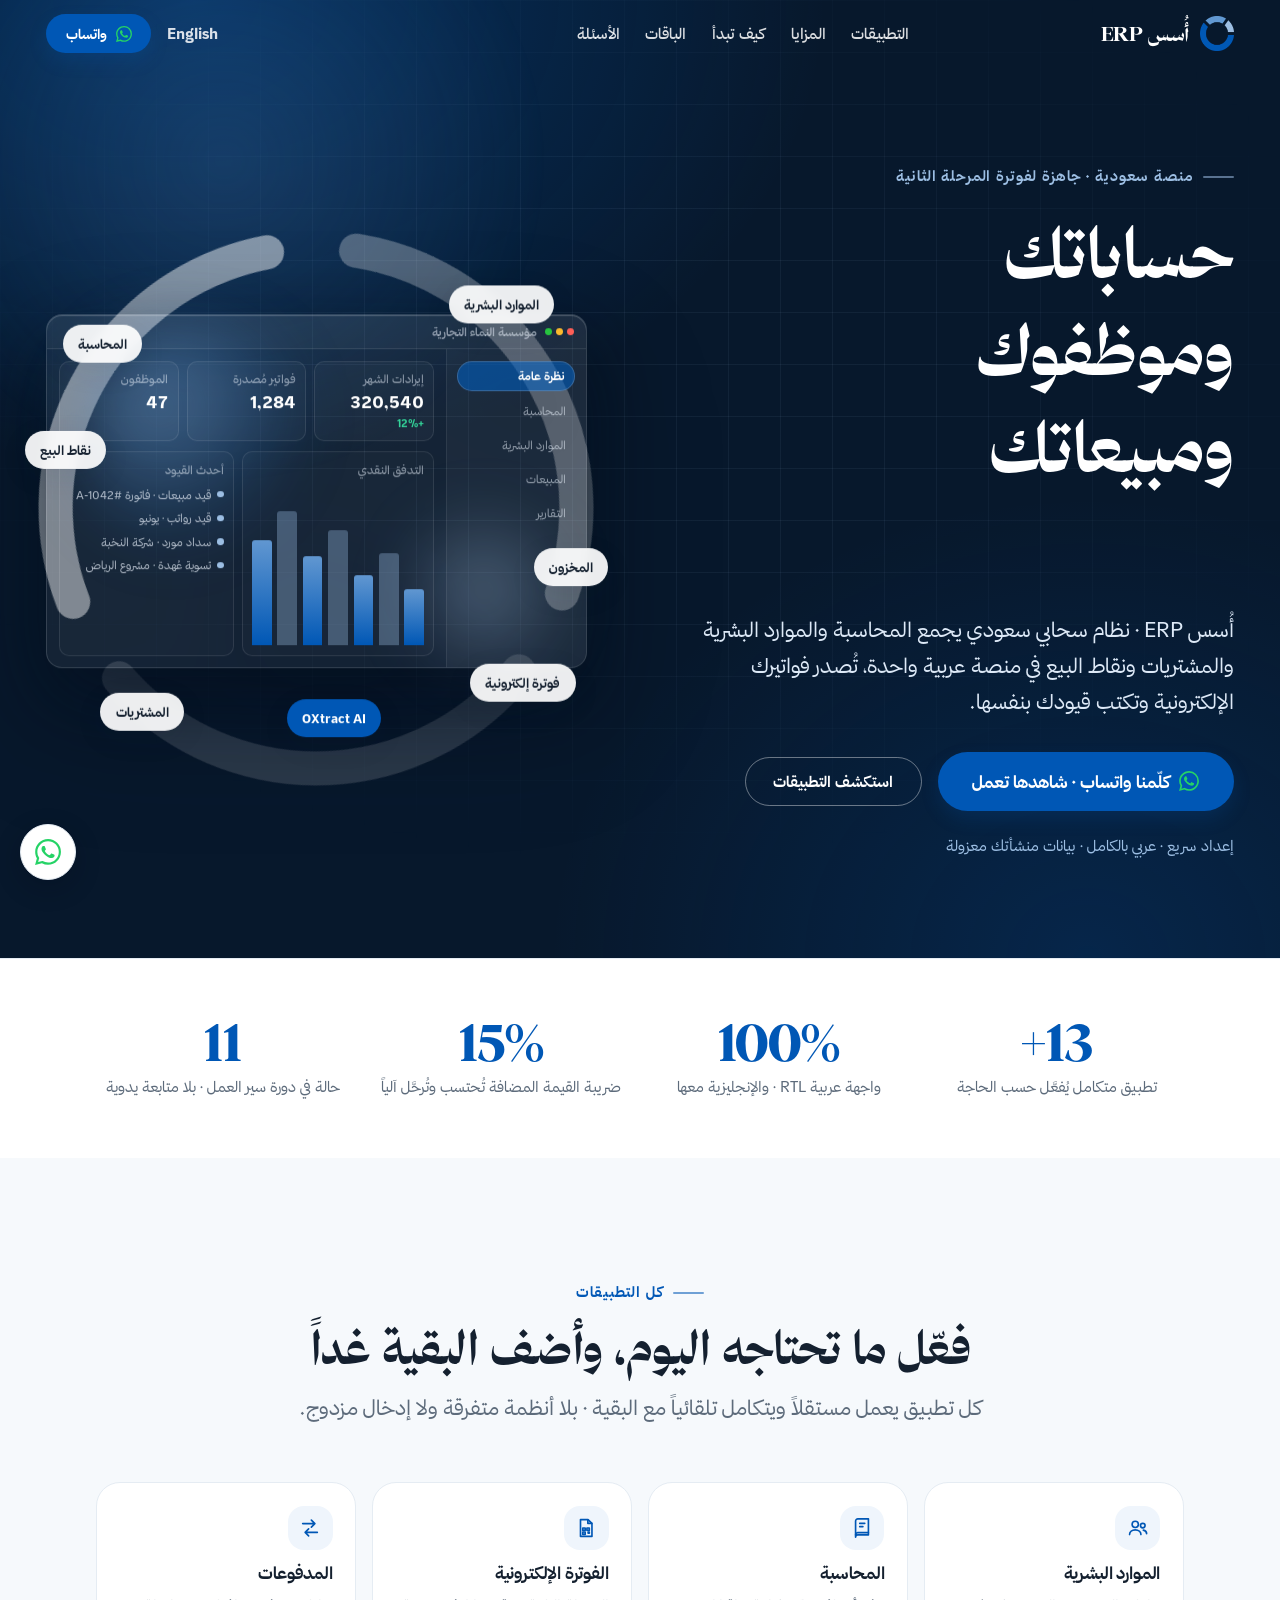
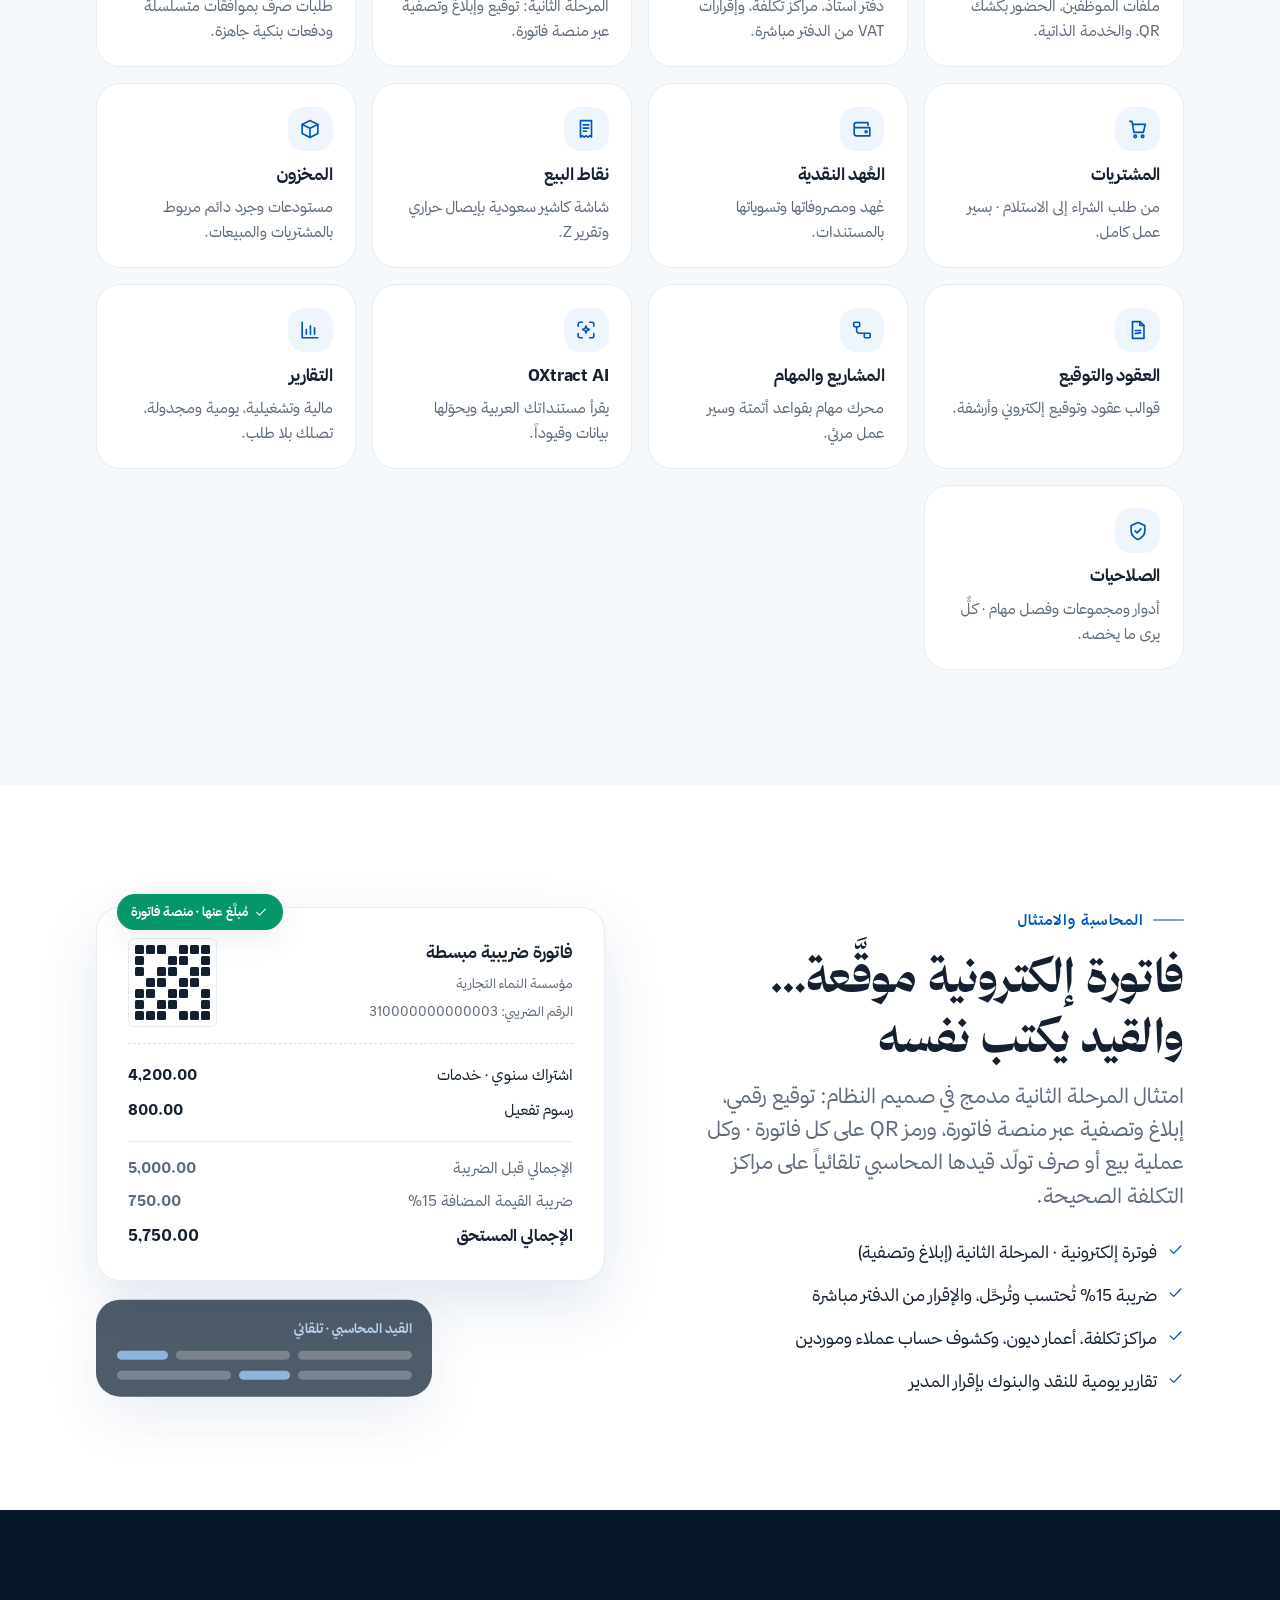
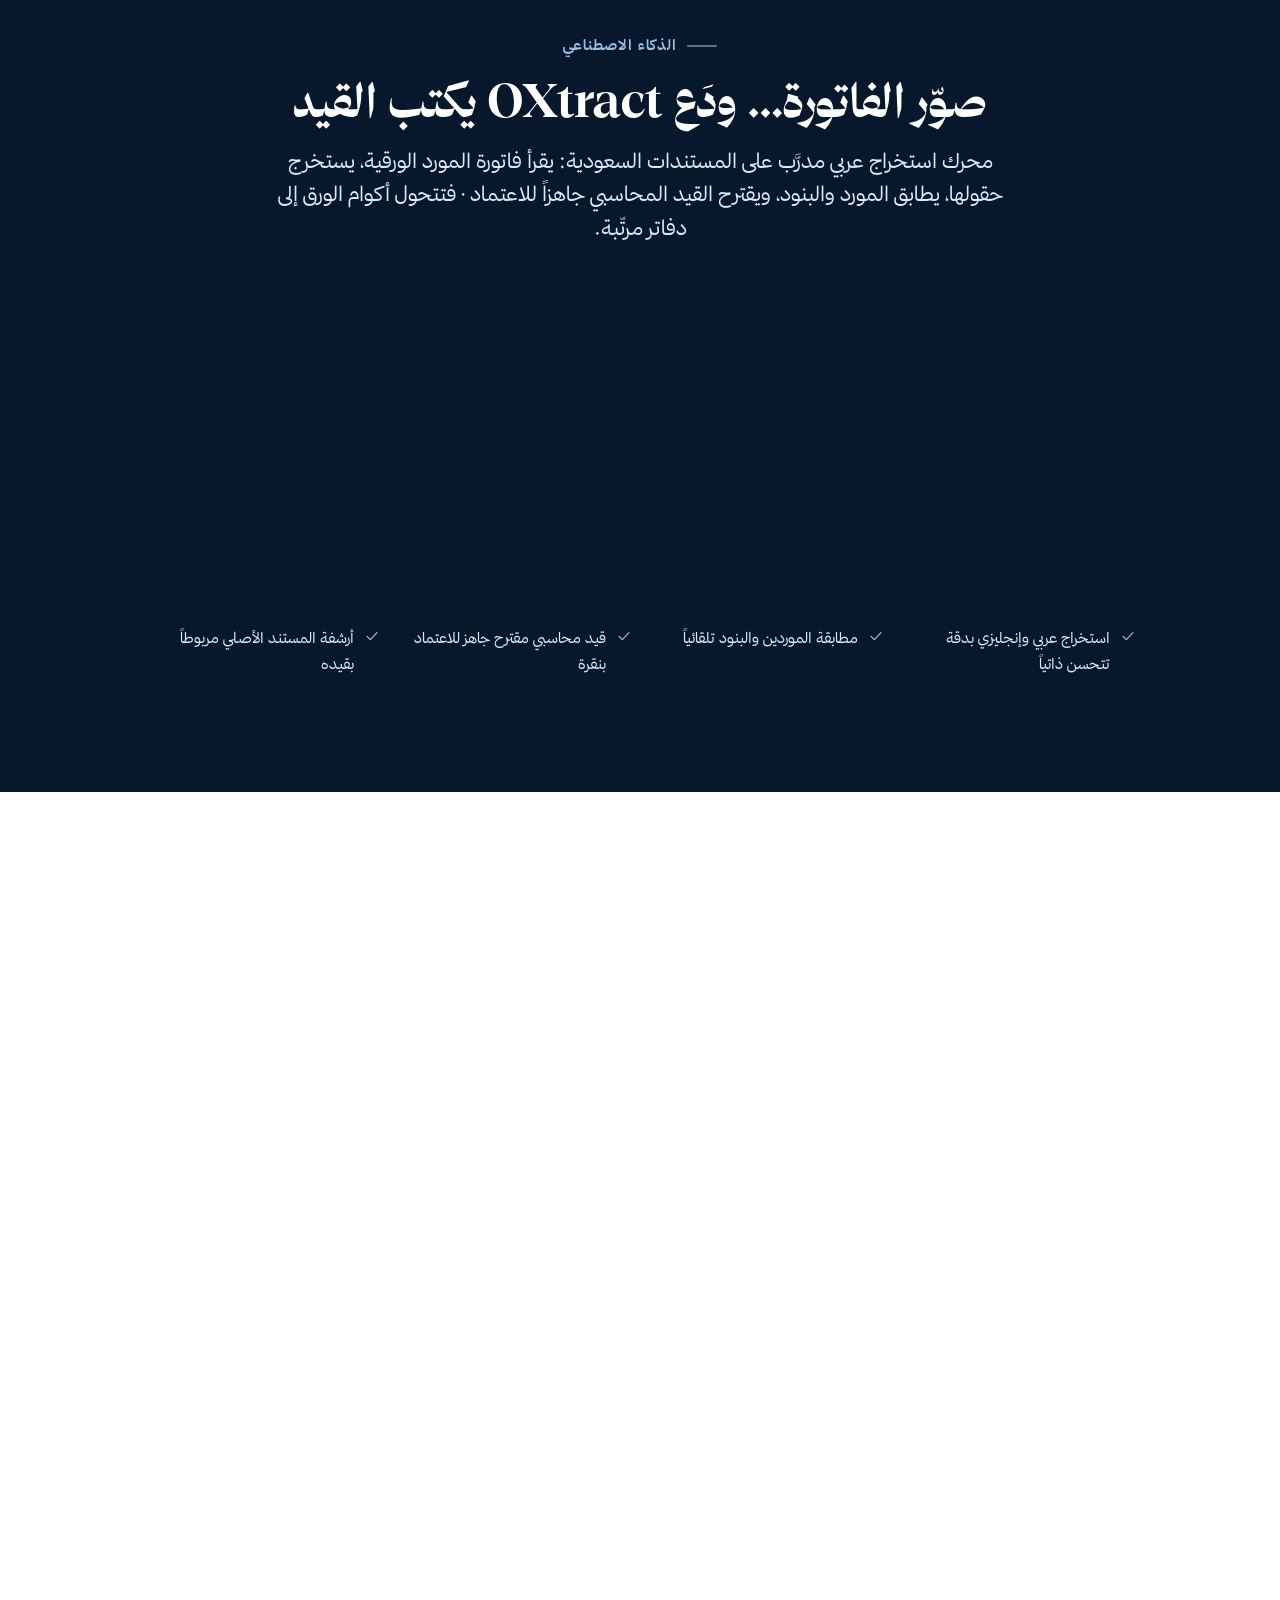
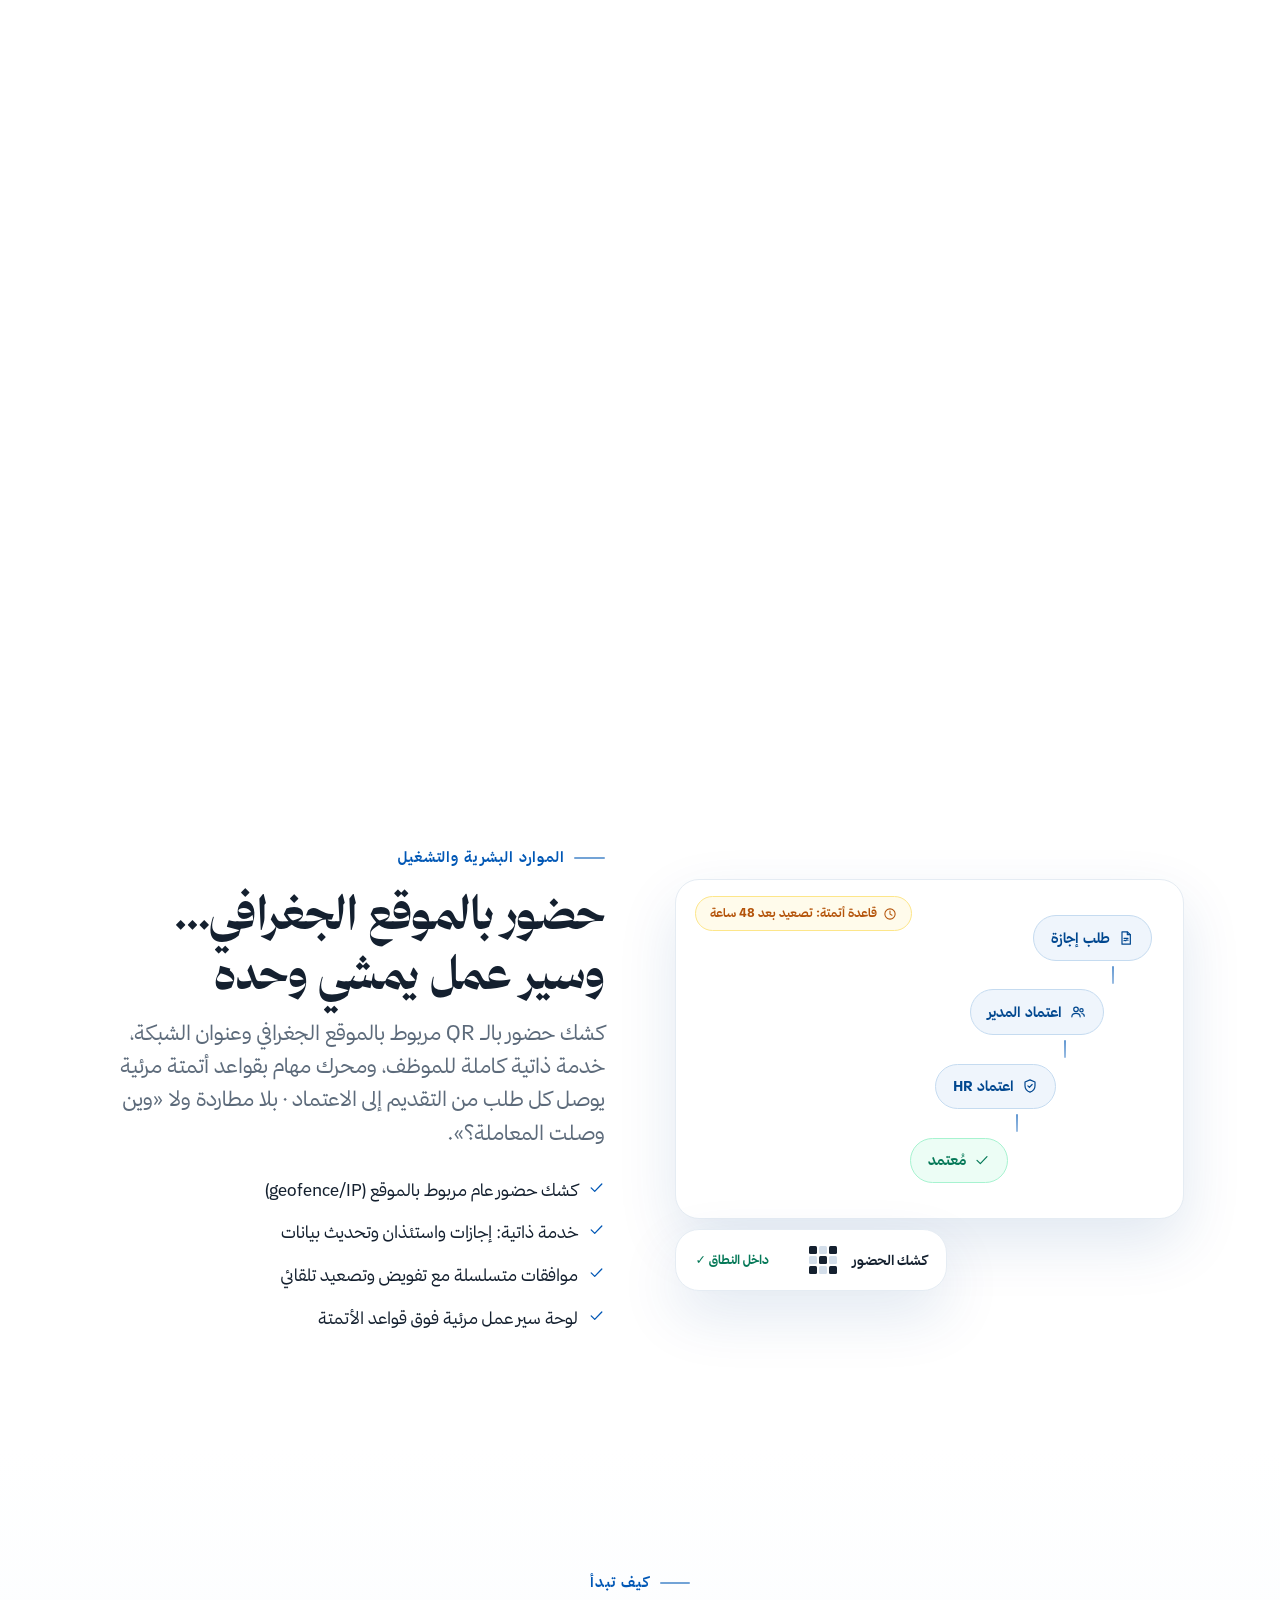
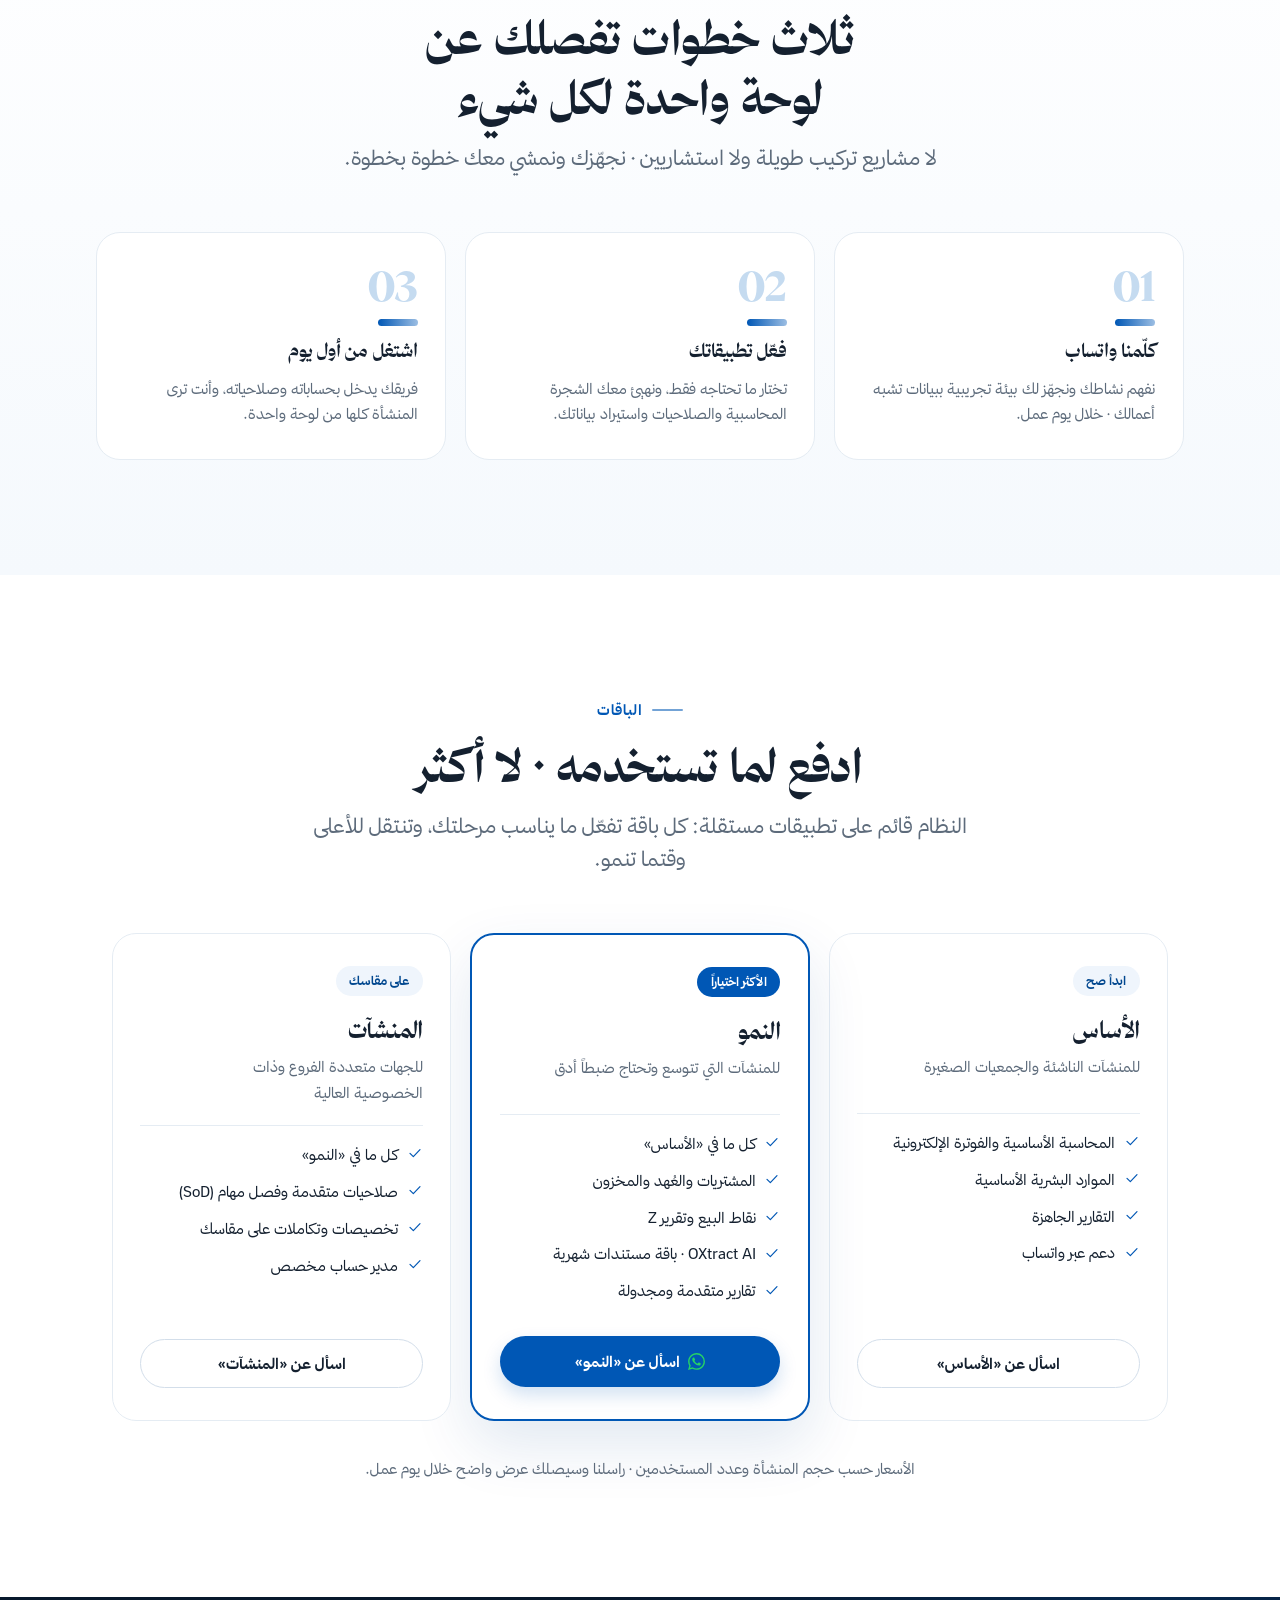
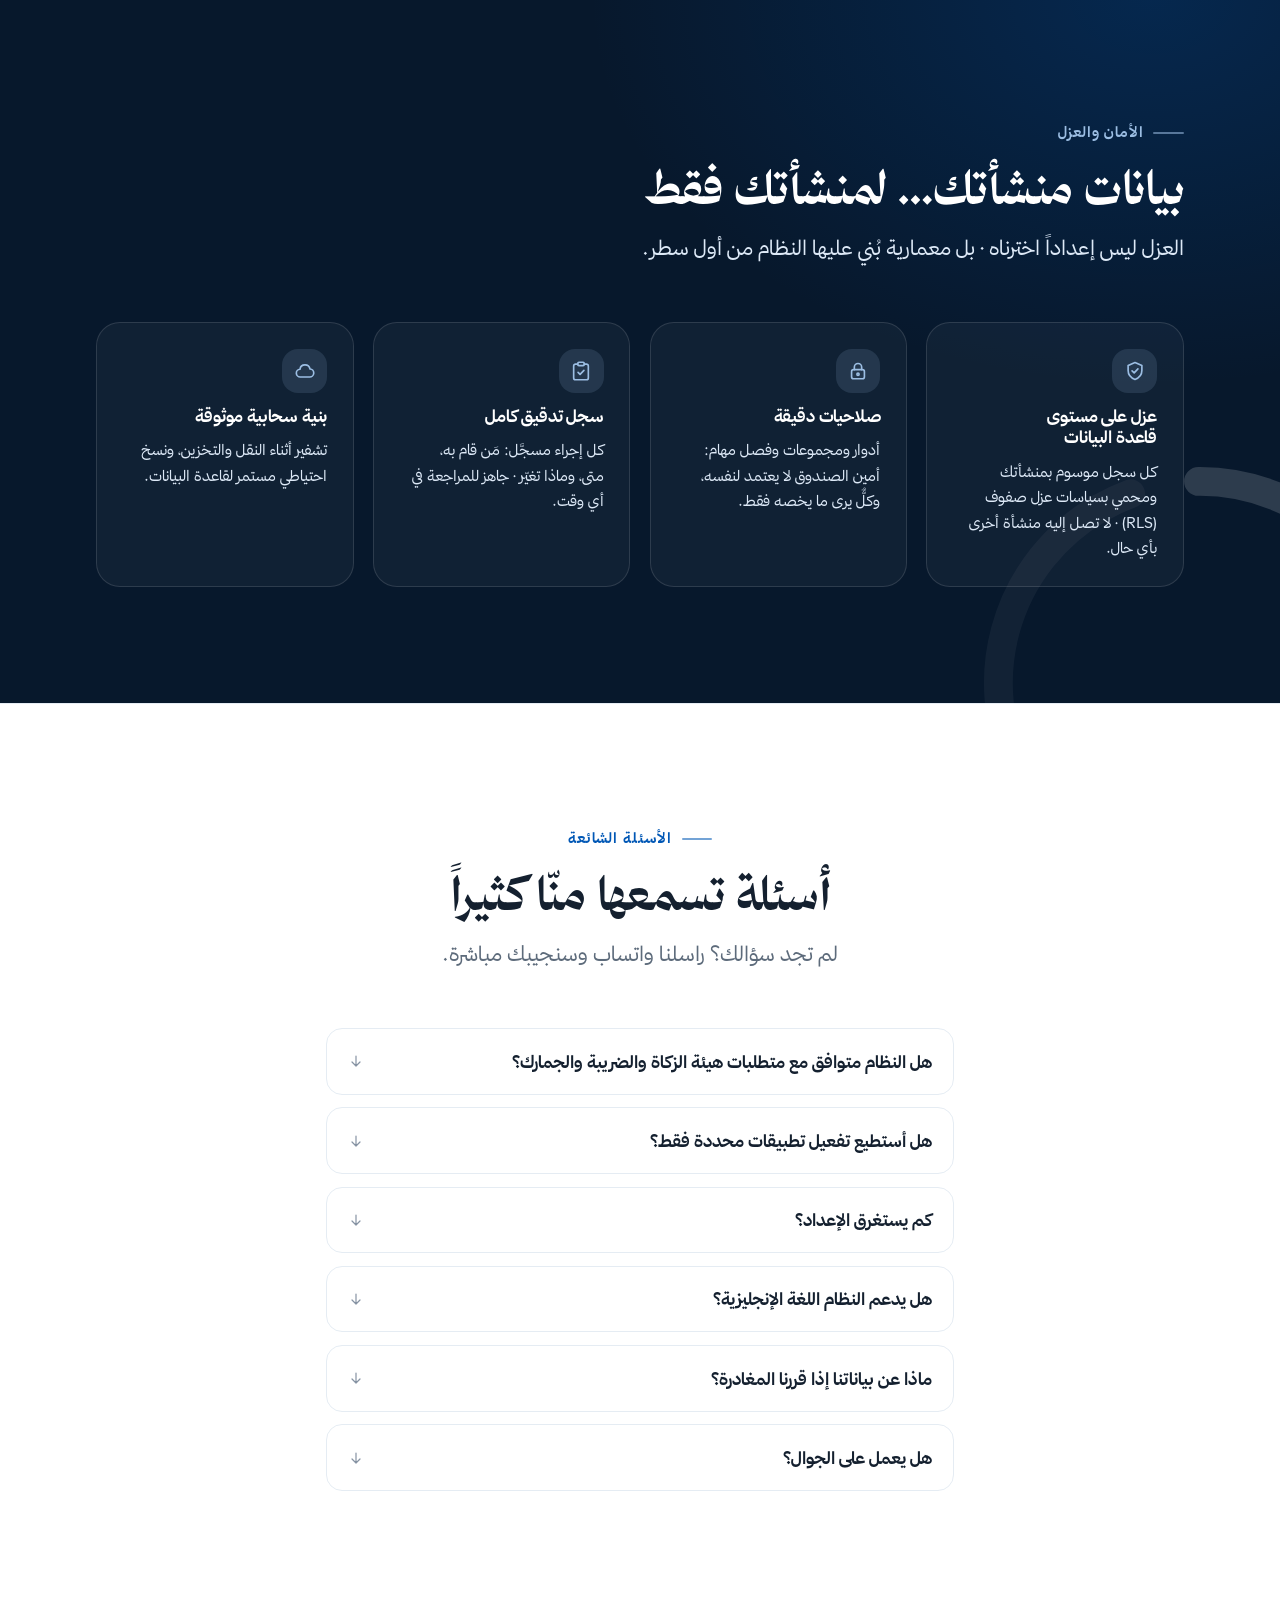
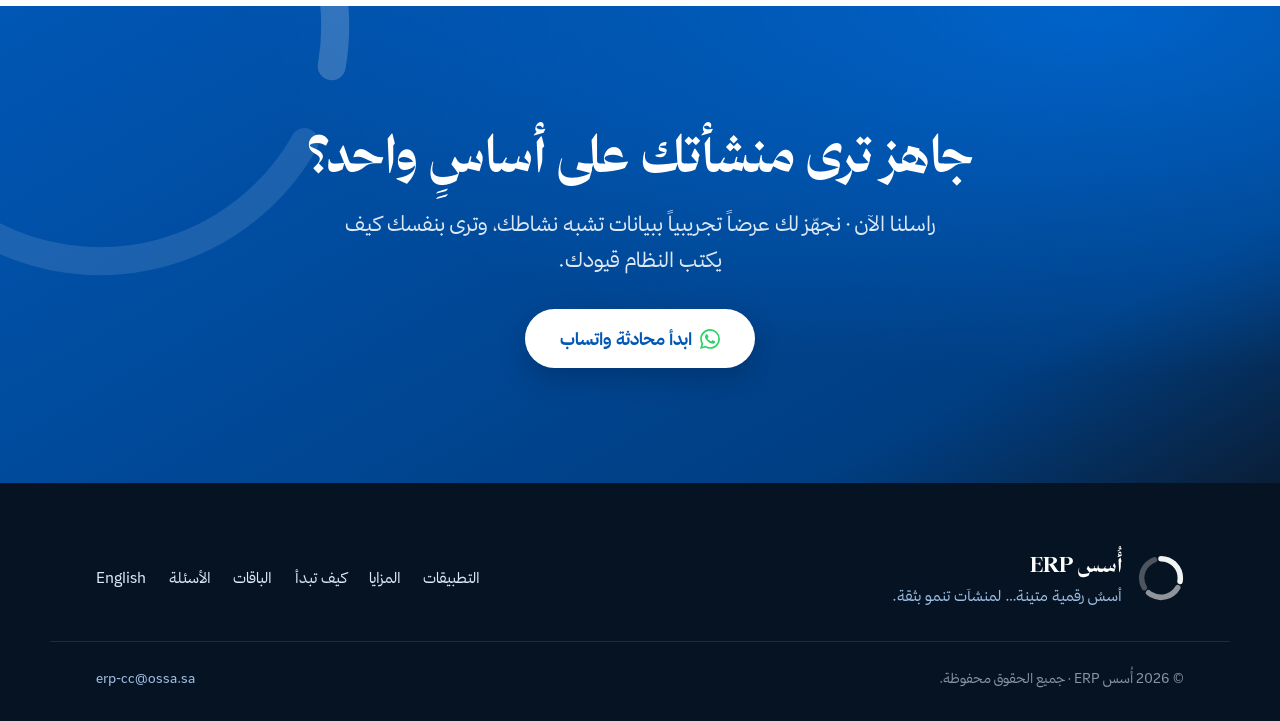
==== index.html @ f737662c "Deploy landing from ososERP@235d764669c8bd4ef4d1f6a2f3c55efd86f1fd36 aymanalburaidi/ososERP@235d7646" ====
<!DOCTYPE html><html lang="ar" dir="rtl" data-astro-cid-5hce7sga> <head><meta charset="utf-8"><meta name="viewport" content="width=device-width, initial-scale=1"><title>أُسس ERP · نظام إدارة منشآت سحابي سعودي: محاسبة وفوترة إلكترونية وموارد بشرية بالعربي</title><meta name="description" content="منصة سعودية متكاملة للشركات الصغيرة والجمعيات: محاسبة وفوترة إلكترونية جاهزة للمرحلة الثانية، موارد بشرية وحضور، مشتريات وعُهد ومخزون ونقاط بيع، مع OXtract AI لاستخراج المستندات آلياً. عربية أولاً RTL."><link rel="canonical" href="https://erp.ossa.sa/"><link rel="alternate" hreflang="en" href="https://erp.ossa.sa/en"><link rel="alternate" hreflang="ar" href="https://erp.ossa.sa/"><link rel="alternate" hreflang="x-default" href="https://erp.ossa.sa/"><meta name="theme-color" content="#0057b5"><link rel="icon" type="image/png" sizes="32x32" href="/brand/favicon-32.png"><link rel="icon" type="image/png" sizes="256x256" href="/brand/favicon-256.png"><link rel="apple-touch-icon" href="/brand/apple-touch-icon.png"><meta property="og:type" content="website"><meta property="og:locale" content="ar_SA"><meta property="og:site_name" content="أُسس ERP"><meta property="og:title" content="أُسس ERP · نظام إدارة منشآت سحابي سعودي: محاسبة وفوترة إلكترونية وموارد بشرية بالعربي"><meta property="og:description" content="منصة سعودية متكاملة للشركات الصغيرة والجمعيات: محاسبة وفوترة إلكترونية جاهزة للمرحلة الثانية، موارد بشرية وحضور، مشتريات وعُهد ومخزون ونقاط بيع، مع OXtract AI لاستخراج المستندات آلياً. عربية أولاً RTL."><meta property="og:url" content="https://erp.ossa.sa/"><meta property="og:image" content="https://erp.ossa.sa/brand/og-image-erp.png"><meta property="og:image:width" content="1200"><meta property="og:image:height" content="630"><meta name="twitter:card" content="summary_large_image"><meta name="twitter:title" content="أُسس ERP · نظام إدارة منشآت سحابي سعودي: محاسبة وفوترة إلكترونية وموارد بشرية بالعربي"><meta name="twitter:description" content="منصة سعودية متكاملة للشركات الصغيرة والجمعيات: محاسبة وفوترة إلكترونية جاهزة للمرحلة الثانية، موارد بشرية وحضور، مشتريات وعُهد ومخزون ونقاط بيع، مع OXtract AI لاستخراج المستندات آلياً. عربية أولاً RTL."><meta name="twitter:image" content="https://erp.ossa.sa/brand/og-image-erp.png"><link rel="preload" href="/fonts/thamaniah-serif-700.woff2" as="font" type="font/woff2" crossorigin><link rel="preload" href="/fonts/thamaniah-sans-400.woff2" as="font" type="font/woff2" crossorigin><script type="application/ld+json">{"@context":"https://schema.org","@graph":[{"@type":"Organization","@id":"https://erp.ossa.sa/#organization","name":"أُسس ERP","url":"https://erp.ossa.sa","logo":"https://erp.ossa.sa/brand/favicon-256.png","email":"erp-cc@ossa.sa","contactPoint":{"@type":"ContactPoint","email":"erp-cc@ossa.sa","contactType":"sales"}},{"@type":"SoftwareApplication","@id":"https://erp.ossa.sa/#software","name":"أُسس ERP","applicationCategory":"BusinessApplication","operatingSystem":"Web","inLanguage":"ar-SA","description":"منصة سعودية متكاملة للشركات الصغيرة والجمعيات: محاسبة وفوترة إلكترونية جاهزة للمرحلة الثانية، موارد بشرية وحضور، مشتريات وعُهد ومخزون ونقاط بيع، مع OXtract AI لاستخراج المستندات آلياً. عربية أولاً RTL.","url":"https://erp.ossa.sa/","featureList":["الموارد البشرية","المحاسبة","الفوترة الإلكترونية","المدفوعات","المشتريات","العُهد النقدية","نقاط البيع","المخزون","العقود والتوقيع","المشاريع والمهام","OXtract AI","التقارير","الصلاحيات"],"publisher":{"@id":"https://erp.ossa.sa/#organization"}},{"@type":"FAQPage","@id":"https://erp.ossa.sa/#faq","mainEntity":[{"@type":"Question","name":"هل النظام متوافق مع متطلبات هيئة الزكاة والضريبة والجمارك؟","acceptedAnswer":{"@type":"Answer","text":"نعم. الفوترة الإلكترونية للمرحلة الثانية (الربط والإبلاغ والتصفية عبر منصة فاتورة) مدمجة في النظام، مع رمز QR على كل فاتورة واحتساب ضريبة القيمة المضافة 15% وترحيلها آلياً."}},{"@type":"Question","name":"هل أستطيع تفعيل تطبيقات محددة فقط؟","acceptedAnswer":{"@type":"Answer","text":"نعم · النظام قائم على تطبيقات مستقلة بالكامل. تبدأ بما تحتاجه (مثلاً المحاسبة والموارد البشرية) وتضيف البقية لاحقاً، وتدفع لما تفعّله فقط."}},{"@type":"Question","name":"كم يستغرق الإعداد؟","acceptedAnswer":{"@type":"Answer","text":"بيئة تجريبية خلال يوم عمل، وإطلاق فعلي خلال أيام حسب جاهزية بياناتك · ولدينا مركز استيراد يساعدك على نقل بياناتك الحالية."}},{"@type":"Question","name":"هل يدعم النظام اللغة الإنجليزية؟","acceptedAnswer":{"@type":"Answer","text":"المنصة عربية أولاً (RTL من الجذر لا ترجمة فوقية)، وتدعم الإنجليزية للفرق ثنائية اللغة."}},{"@type":"Question","name":"ماذا عن بياناتنا إذا قررنا المغادرة؟","acceptedAnswer":{"@type":"Answer","text":"بياناتك ملكك دائماً · تحصل على تصدير كامل لبياناتك عند الطلب، بصيغ قياسية قابلة للاستخدام."}},{"@type":"Question","name":"هل يعمل على الجوال؟","acceptedAnswer":{"@type":"Answer","text":"يعمل من أي متصفح حديث بلا تركيب، وواجهات الموظف (الحضور والطلبات) مصممة أساساً للجوال."}}]}]}</script><link rel="stylesheet" href="/_astro/config.BWMqVxCR.css"><link rel="stylesheet" href="/_astro/FinalCta.BDg4EhtH.css"></head> <body data-astro-cid-5hce7sga> <a href="#main" class="skip-link" data-astro-cid-5hce7sga>تجاوز إلى المحتوى</a> <header class="site-header" data-header data-astro-cid-ctg3m53h> <div class="container container--wide site-header__inner" data-astro-cid-ctg3m53h> <a class="site-header__brand" href="/" aria-label="أُسس ERP" data-astro-cid-ctg3m53h> <img src="/brand/mark.webp" alt="" width="34" height="35" loading="eager" data-astro-cid-ctg3m53h> <span class="site-header__wordmark" data-astro-cid-ctg3m53h>أُسس ERP</span> </a> <nav class="site-header__nav" aria-label="أقسام الصفحة" data-astro-cid-ctg3m53h> <a href="#modules" data-astro-cid-ctg3m53h>التطبيقات</a><a href="#features" data-astro-cid-ctg3m53h>المزايا</a><a href="#how" data-astro-cid-ctg3m53h>كيف تبدأ</a><a href="#pricing" data-astro-cid-ctg3m53h>الباقات</a><a href="#faq" data-astro-cid-ctg3m53h>الأسئلة</a> </nav> <div class="site-header__actions" data-astro-cid-ctg3m53h> <a class="site-header__lang" href="/en" data-lang-switch="/en" rel="alternate" data-astro-cid-ctg3m53h> English </a> <a class="btn btn--whatsapp site-header__cta" href="https://wa.me/966556849009?text=%D9%85%D8%B1%D8%AD%D8%A8%D8%A7%D9%8B!%20%D8%A3%D8%B1%D8%BA%D8%A8%20%D8%A8%D8%A7%D9%84%D8%A7%D8%B3%D8%AA%D9%81%D8%B3%D8%A7%D8%B1%20%D8%B9%D9%86%20%D9%85%D9%86%D8%B5%D8%A9%20%D8%A3%D9%8F%D8%B3%D8%B3%20ERP." target="_blank" rel="noopener" data-astro-cid-ctg3m53h> <svg width="16" height="16" viewBox="0 0 24 24" fill="currentColor" stroke="none" stroke-width="1.8" stroke-linecap="round" stroke-linejoin="round" aria-hidden="true"><path d="M17.472 14.382c-.297-.149-1.758-.867-2.03-.967-.273-.099-.471-.148-.67.15-.197.297-.767.966-.94 1.164-.173.199-.347.223-.644.075-.297-.15-1.255-.463-2.39-1.475-.883-.788-1.48-1.761-1.653-2.059-.173-.297-.018-.458.13-.606.134-.133.297-.347.446-.52.149-.174.198-.298.297-.497.1-.198.05-.371-.025-.52-.075-.149-.669-1.612-.916-2.207-.242-.579-.487-.5-.669-.51-.173-.008-.371-.01-.57-.01-.198 0-.52.074-.792.372-.272.297-1.04 1.016-1.04 2.479 0 1.462 1.065 2.875 1.213 3.074.149.198 2.096 3.2 5.077 4.487.709.306 1.262.489 1.694.625.712.227 1.36.195 1.871.118.571-.085 1.758-.719 2.006-1.413.248-.694.248-1.289.173-1.413-.074-.124-.272-.198-.57-.347m-5.421 7.403h-.004a9.87 9.87 0 0 1-5.031-1.378l-.361-.214-3.741.982.998-3.648-.235-.374a9.86 9.86 0 0 1-1.51-5.26c.001-5.45 4.436-9.884 9.888-9.884 2.64 0 5.122 1.03 6.988 2.898a9.825 9.825 0 0 1 2.893 6.994c-.003 5.45-4.437 9.884-9.885 9.884m8.413-18.297A11.815 11.815 0 0 0 12.05 0C5.495 0 .16 5.335.157 11.892c0 2.096.547 4.142 1.588 5.945L.057 24l6.305-1.654a11.882 11.882 0 0 0 5.683 1.448h.005c6.554 0 11.89-5.335 11.893-11.893a11.821 11.821 0 0 0-3.48-8.413z"/></svg> <span data-astro-cid-ctg3m53h>واتساب</span> </a> </div> </div> </header> <script type="module">const l=document.querySelector("[data-header]"),t=()=>l?.classList.toggle("is-scrolled",window.scrollY>24);t();addEventListener("scroll",t,{passive:!0});document.querySelectorAll("[data-lang-switch]").forEach(e=>{e.addEventListener("click",()=>{e.href=(e.dataset.langSwitch||"/")+location.hash})});</script> <main id="main" data-astro-cid-5hce7sga>  <section class="hero section--navy" aria-labelledby="hero-title" data-astro-cid-anhloy43> <div class="hero__grid" aria-hidden="true" data-astro-cid-anhloy43></div> <div class="hero__glow" aria-hidden="true" data-astro-cid-anhloy43></div> <div class="container container--wide hero__inner" data-astro-cid-anhloy43> <div class="hero__copy" data-astro-cid-anhloy43> <p class="eyebrow" data-hero-fade data-astro-cid-anhloy43>منصة سعودية · جاهزة لفوترة المرحلة الثانية</p> <h1 class="hero__title" id="hero-title" data-hero-title data-astro-cid-anhloy43> <span class="hero__line" data-astro-cid-anhloy43>حساباتك وموظفوك ومبيعاتك</span> <span class="hero__line hero__line--em" data-astro-cid-anhloy43>على أساسٍ واحد</span> </h1> <p class="hero__subhead" data-hero-fade data-astro-cid-anhloy43>أُسس ERP · نظام سحابي سعودي يجمع المحاسبة والموارد البشرية والمشتريات ونقاط البيع في منصة عربية واحدة، تُصدر فواتيرك الإلكترونية وتكتب قيودك بنفسها.</p> <div class="hero__ctas" data-hero-fade data-astro-cid-anhloy43> <a class="btn btn--whatsapp btn--lg " href="https://wa.me/966556849009?text=%D9%85%D8%B1%D8%AD%D8%A8%D8%A7%D9%8B!%20%D8%A3%D8%B1%D8%BA%D8%A8%20%D8%A8%D9%85%D8%B4%D8%A7%D9%87%D8%AF%D8%A9%20%D8%B9%D8%B1%D8%B6%20%D8%AA%D8%AC%D8%B1%D9%8A%D8%A8%D9%8A%20%D9%84%D9%85%D9%86%D8%B5%D8%A9%20%D8%A3%D9%8F%D8%B3%D8%B3%20ERP." target="_blank" rel="noopener"> <svg width="20" height="20" viewBox="0 0 24 24" fill="currentColor" stroke="none" stroke-width="1.8" stroke-linecap="round" stroke-linejoin="round" aria-hidden="true"><path d="M17.472 14.382c-.297-.149-1.758-.867-2.03-.967-.273-.099-.471-.148-.67.15-.197.297-.767.966-.94 1.164-.173.199-.347.223-.644.075-.297-.15-1.255-.463-2.39-1.475-.883-.788-1.48-1.761-1.653-2.059-.173-.297-.018-.458.13-.606.134-.133.297-.347.446-.52.149-.174.198-.298.297-.497.1-.198.05-.371-.025-.52-.075-.149-.669-1.612-.916-2.207-.242-.579-.487-.5-.669-.51-.173-.008-.371-.01-.57-.01-.198 0-.52.074-.792.372-.272.297-1.04 1.016-1.04 2.479 0 1.462 1.065 2.875 1.213 3.074.149.198 2.096 3.2 5.077 4.487.709.306 1.262.489 1.694.625.712.227 1.36.195 1.871.118.571-.085 1.758-.719 2.006-1.413.248-.694.248-1.289.173-1.413-.074-.124-.272-.198-.57-.347m-5.421 7.403h-.004a9.87 9.87 0 0 1-5.031-1.378l-.361-.214-3.741.982.998-3.648-.235-.374a9.86 9.86 0 0 1-1.51-5.26c.001-5.45 4.436-9.884 9.888-9.884 2.64 0 5.122 1.03 6.988 2.898a9.825 9.825 0 0 1 2.893 6.994c-.003 5.45-4.437 9.884-9.885 9.884m8.413-18.297A11.815 11.815 0 0 0 12.05 0C5.495 0 .16 5.335.157 11.892c0 2.096.547 4.142 1.588 5.945L.057 24l6.305-1.654a11.882 11.882 0 0 0 5.683 1.448h.005c6.554 0 11.89-5.335 11.893-11.893a11.821 11.821 0 0 0-3.48-8.413z"/></svg> <span>كلّمنا واتساب · شاهدها تعمل</span> </a> <a class="btn btn--ghost" href="#modules" data-astro-cid-anhloy43>استكشف التطبيقات</a> </div> <p class="hero__trust" data-hero-fade data-astro-cid-anhloy43>إعداد سريع · عربي بالكامل · بيانات منشأتك معزولة</p> </div> <div class="hero__visual" data-astro-cid-anhloy43> <div class="hero__ring" data-hero-ring data-astro-cid-anhloy43> <svg class="ring-mark " width="620" height="620" viewBox="0 0 100 100" fill="none" aria-hidden="true" data-ring> <circle cx="50" cy="50" r="42" pathLength="360" stroke="rgba(255,255,255,0.95)" stroke-width="5.5" stroke-linecap="round" stroke-dasharray="100 260" transform="rotate(-90 50 50)" data-ring-arc="0"></circle><circle cx="50" cy="50" r="42" pathLength="360" stroke="rgba(255,255,255,0.55)" stroke-width="5.5" stroke-linecap="round" stroke-dasharray="100 260" transform="rotate(30 50 50)" data-ring-arc="1"></circle><circle cx="50" cy="50" r="42" pathLength="360" stroke="rgba(255,255,255,0.28)" stroke-width="5.5" stroke-linecap="round" stroke-dasharray="100 260" transform="rotate(150 50 50)" data-ring-arc="2"></circle> </svg> </div> <!-- كرات لونية ناعمة يلتقطها الزجاج فيتشابك مع الخلفية --> <span class="hero__orb hero__orb--1" aria-hidden="true" data-astro-cid-anhloy43></span> <span class="hero__orb hero__orb--2" aria-hidden="true" data-astro-cid-anhloy43></span> <div class="hero__mockup-wrap" data-hero-mockup-wrap data-astro-cid-anhloy43> <div class="mock" data-hero-mockup data-astro-cid-apsyvq6c> <div class="mock__bar" data-astro-cid-apsyvq6c> <span class="mock__dots" aria-hidden="true" data-astro-cid-apsyvq6c><i data-astro-cid-apsyvq6c></i><i data-astro-cid-apsyvq6c></i><i data-astro-cid-apsyvq6c></i></span> <span class="mock__title" data-astro-cid-apsyvq6c>مؤسسة النماء التجارية</span> </div> <div class="mock__body" data-astro-cid-apsyvq6c> <aside class="mock__side" aria-hidden="true" data-astro-cid-apsyvq6c> <span class="is-active" data-astro-cid-apsyvq6c>نظرة عامة</span><span class data-astro-cid-apsyvq6c>المحاسبة</span><span class data-astro-cid-apsyvq6c>الموارد البشرية</span><span class data-astro-cid-apsyvq6c>المبيعات</span><span class data-astro-cid-apsyvq6c>التقارير</span> </aside> <div class="mock__main" data-astro-cid-apsyvq6c> <div class="mock__kpis" data-astro-cid-apsyvq6c> <div class="mock__kpi" data-astro-cid-apsyvq6c> <span class="mock__lbl" data-astro-cid-apsyvq6c>إيرادات الشهر</span> <strong class="mock__num" data-astro-cid-apsyvq6c>320,540</strong> <em class="mock__delta" data-astro-cid-apsyvq6c>+12%</em> </div><div class="mock__kpi" data-astro-cid-apsyvq6c> <span class="mock__lbl" data-astro-cid-apsyvq6c>فواتير مُصدرة</span> <strong class="mock__num" data-astro-cid-apsyvq6c>1,284</strong>  </div><div class="mock__kpi" data-astro-cid-apsyvq6c> <span class="mock__lbl" data-astro-cid-apsyvq6c>الموظفون</span> <strong class="mock__num" data-astro-cid-apsyvq6c>47</strong>  </div> </div> <div class="mock__row2" data-astro-cid-apsyvq6c> <div class="mock__chart" data-astro-cid-apsyvq6c> <span class="mock__lbl" data-astro-cid-apsyvq6c>التدفق النقدي</span> <div class="mock__bars" aria-hidden="true" data-astro-cid-apsyvq6c> <i data-chart-bar style="--h:35%" data-astro-cid-apsyvq6c></i><i data-chart-bar style="--h:58%" data-astro-cid-apsyvq6c></i><i data-chart-bar style="--h:44%" data-astro-cid-apsyvq6c></i><i data-chart-bar style="--h:72%" data-astro-cid-apsyvq6c></i><i data-chart-bar style="--h:56%" data-astro-cid-apsyvq6c></i><i data-chart-bar style="--h:84%" data-astro-cid-apsyvq6c></i><i data-chart-bar style="--h:66%" data-astro-cid-apsyvq6c></i> </div> </div> <div class="mock__table" data-astro-cid-apsyvq6c> <span class="mock__lbl" data-astro-cid-apsyvq6c>أحدث القيود</span> <ul data-astro-cid-apsyvq6c> <li class="mock__trow" data-astro-cid-apsyvq6c> <i aria-hidden="true" data-astro-cid-apsyvq6c></i> <span data-astro-cid-apsyvq6c>قيد مبيعات · فاتورة #A-1042</span> </li><li class="mock__trow" data-astro-cid-apsyvq6c> <i aria-hidden="true" data-astro-cid-apsyvq6c></i> <span data-astro-cid-apsyvq6c>قيد رواتب · يونيو</span> </li><li class="mock__trow" data-astro-cid-apsyvq6c> <i aria-hidden="true" data-astro-cid-apsyvq6c></i> <span data-astro-cid-apsyvq6c>سداد مورد · شركة النخبة</span> </li><li class="mock__trow" data-astro-cid-apsyvq6c> <i aria-hidden="true" data-astro-cid-apsyvq6c></i> <span data-astro-cid-apsyvq6c>تسوية عُهدة · مشروع الرياض</span> </li> </ul> </div> </div> </div> </div> </div> </div> <ul class="hero__chips" aria-hidden="true" data-astro-cid-anhloy43> <li class="hero__chip" data-hero-chip data-astro-cid-anhloy43>الموارد البشرية</li><li class="hero__chip" data-hero-chip data-astro-cid-anhloy43>المحاسبة</li><li class="hero__chip" data-hero-chip data-astro-cid-anhloy43>فوترة إلكترونية</li><li class="hero__chip" data-hero-chip data-astro-cid-anhloy43>المشتريات</li><li class="hero__chip" data-hero-chip data-astro-cid-anhloy43>نقاط البيع</li><li class="hero__chip" data-hero-chip data-astro-cid-anhloy43>المخزون</li><li class="hero__chip" data-hero-chip data-astro-cid-anhloy43>OXtract AI</li> </ul> </div> </div> </section> <section class="stats section--divide" aria-label="حقائق المنتج" data-astro-cid-6iz6s32p> <div class="container stats__grid" data-astro-cid-6iz6s32p> <div class="stats__item" data-reveal data-astro-cid-6iz6s32p> <span class="stats__value" data-counter="13" data-suffix="+" data-astro-cid-6iz6s32p> 13+ </span> <span class="stats__label" data-astro-cid-6iz6s32p>تطبيق متكامل يُفعَّل حسب الحاجة</span> </div><div class="stats__item" data-reveal data-astro-cid-6iz6s32p> <span class="stats__value" data-counter="100" data-suffix="%" data-astro-cid-6iz6s32p> 100% </span> <span class="stats__label" data-astro-cid-6iz6s32p>واجهة عربية RTL · والإنجليزية معها</span> </div><div class="stats__item" data-reveal data-astro-cid-6iz6s32p> <span class="stats__value" data-counter="15" data-suffix="%" data-astro-cid-6iz6s32p> 15% </span> <span class="stats__label" data-astro-cid-6iz6s32p>ضريبة القيمة المضافة تُحتسب وتُرحَّل آلياً</span> </div><div class="stats__item" data-reveal data-astro-cid-6iz6s32p> <span class="stats__value" data-counter="11" data-suffix data-astro-cid-6iz6s32p> 11 </span> <span class="stats__label" data-astro-cid-6iz6s32p>حالة في دورة سير العمل · بلا متابعة يدوية</span> </div> </div> </section> <section class="section section--tint" id="modules" aria-labelledby="modules-title" data-astro-cid-2jacfsvr> <div class="container" data-astro-cid-2jacfsvr> <div class="section-head section-head--center" data-reveal data-astro-cid-2jacfsvr> <p class="eyebrow" data-astro-cid-2jacfsvr>كل التطبيقات</p> <h2 class="section-head__title" id="modules-title" data-astro-cid-2jacfsvr>فعّل ما تحتاجه اليوم، وأضف البقية غداً</h2> <p class="section-head__lede" data-astro-cid-2jacfsvr>كل تطبيق يعمل مستقلاً ويتكامل تلقائياً مع البقية · بلا أنظمة متفرقة ولا إدخال مزدوج.</p> </div> <ul class="modules__grid" data-astro-cid-2jacfsvr> <li class="card card--hover modules__card" data-reveal data-astro-cid-2jacfsvr> <span class="modules__icon" data-astro-cid-2jacfsvr> <svg width="22" height="22" viewBox="0 0 24 24" fill="none" stroke="currentColor" stroke-width="1.8" stroke-linecap="round" stroke-linejoin="round" aria-hidden="true"><circle cx="9" cy="8" r="3.4"/><path d="M2.8 19.2c0-3.1 2.8-5.2 6.2-5.2s6.2 2.1 6.2 5.2"/><circle cx="17.2" cy="9.4" r="2.5"/><path d="M17.8 14.3c2.1.4 3.6 1.9 3.6 3.9"/></svg> </span> <h3 class="modules__name" data-astro-cid-2jacfsvr>الموارد البشرية</h3> <p class="modules__blurb" data-astro-cid-2jacfsvr>ملفات الموظفين، الحضور بكشك QR، والخدمة الذاتية.</p> </li><li class="card card--hover modules__card" data-reveal data-astro-cid-2jacfsvr> <span class="modules__icon" data-astro-cid-2jacfsvr> <svg width="22" height="22" viewBox="0 0 24 24" fill="none" stroke="currentColor" stroke-width="1.8" stroke-linecap="round" stroke-linejoin="round" aria-hidden="true"><path d="M5 4.5A2.5 2.5 0 0 1 7.5 2H19v17.5H7.5A2.5 2.5 0 0 0 5 22V4.5z"/><path d="M5 19.5A2.5 2.5 0 0 1 7.5 17H19"/><path d="M9.5 7h5.5M9.5 10.5h3.5"/></svg> </span> <h3 class="modules__name" data-astro-cid-2jacfsvr>المحاسبة</h3> <p class="modules__blurb" data-astro-cid-2jacfsvr>دفتر أستاذ، مراكز تكلفة، وإقرارات VAT من الدفتر مباشرة.</p> </li><li class="card card--hover modules__card" data-reveal data-astro-cid-2jacfsvr> <span class="modules__icon" data-astro-cid-2jacfsvr> <svg width="22" height="22" viewBox="0 0 24 24" fill="none" stroke="currentColor" stroke-width="1.8" stroke-linecap="round" stroke-linejoin="round" aria-hidden="true"><path d="M6 2.8h8.2L18.5 7v14.2H6V2.8z"/><path d="M14 3v4h4.3"/><rect x="8.5" y="12" width="2.6" height="2.6"/><rect x="13" y="12" width="2.6" height="2.6"/><rect x="8.5" y="16.4" width="2.6" height="2.6"/><path d="M14.3 16.4h1.3v1.3h-1.3z"/></svg> </span> <h3 class="modules__name" data-astro-cid-2jacfsvr>الفوترة الإلكترونية</h3> <p class="modules__blurb" data-astro-cid-2jacfsvr>المرحلة الثانية: توقيع وإبلاغ وتصفية عبر منصة فاتورة.</p> </li><li class="card card--hover modules__card" data-reveal data-astro-cid-2jacfsvr> <span class="modules__icon" data-astro-cid-2jacfsvr> <svg width="22" height="22" viewBox="0 0 24 24" fill="none" stroke="currentColor" stroke-width="1.8" stroke-linecap="round" stroke-linejoin="round" aria-hidden="true"><path d="M4 7.2h12.5M13.5 3.4l3.8 3.8-3.8 3.8"/><path d="M20 16.8H7.5M10.5 13l-3.8 3.8 3.8 3.8"/></svg> </span> <h3 class="modules__name" data-astro-cid-2jacfsvr>المدفوعات</h3> <p class="modules__blurb" data-astro-cid-2jacfsvr>طلبات صرف بموافقات متسلسلة ودفعات بنكية جاهزة.</p> </li><li class="card card--hover modules__card" data-reveal data-astro-cid-2jacfsvr> <span class="modules__icon" data-astro-cid-2jacfsvr> <svg width="22" height="22" viewBox="0 0 24 24" fill="none" stroke="currentColor" stroke-width="1.8" stroke-linecap="round" stroke-linejoin="round" aria-hidden="true"><circle cx="9" cy="20" r="1.4"/><circle cx="17" cy="20" r="1.4"/><path d="M3 3.6h2.4l2.2 12h10.2l2.2-8.6H6.2"/></svg> </span> <h3 class="modules__name" data-astro-cid-2jacfsvr>المشتريات</h3> <p class="modules__blurb" data-astro-cid-2jacfsvr>من طلب الشراء إلى الاستلام · بسير عمل كامل.</p> </li><li class="card card--hover modules__card" data-reveal data-astro-cid-2jacfsvr> <span class="modules__icon" data-astro-cid-2jacfsvr> <svg width="22" height="22" viewBox="0 0 24 24" fill="none" stroke="currentColor" stroke-width="1.8" stroke-linecap="round" stroke-linejoin="round" aria-hidden="true"><path d="M3.5 7.5A2.5 2.5 0 0 1 6 5h12.5v3"/><path d="M3.5 7.5V17A2.5 2.5 0 0 0 6 19.5h14.5v-9H3.5z"/><circle cx="16.5" cy="15" r="1.1"/></svg> </span> <h3 class="modules__name" data-astro-cid-2jacfsvr>العُهد النقدية</h3> <p class="modules__blurb" data-astro-cid-2jacfsvr>عُهد ومصروفاتها وتسوياتها بالمستندات.</p> </li><li class="card card--hover modules__card" data-reveal data-astro-cid-2jacfsvr> <span class="modules__icon" data-astro-cid-2jacfsvr> <svg width="22" height="22" viewBox="0 0 24 24" fill="none" stroke="currentColor" stroke-width="1.8" stroke-linecap="round" stroke-linejoin="round" aria-hidden="true"><path d="M6 2.8h12v18l-2-1.4-2 1.4-2-1.4-2 1.4-2-1.4-2 1.4v-18z"/><path d="M9 7.5h6M9 11h6M9 14.5h3.6"/></svg> </span> <h3 class="modules__name" data-astro-cid-2jacfsvr>نقاط البيع</h3> <p class="modules__blurb" data-astro-cid-2jacfsvr>شاشة كاشير سعودية بإيصال حراري وتقرير Z.</p> </li><li class="card card--hover modules__card" data-reveal data-astro-cid-2jacfsvr> <span class="modules__icon" data-astro-cid-2jacfsvr> <svg width="22" height="22" viewBox="0 0 24 24" fill="none" stroke="currentColor" stroke-width="1.8" stroke-linecap="round" stroke-linejoin="round" aria-hidden="true"><path d="M12 2.8 20.5 7v10L12 21.2 3.5 17V7L12 2.8z"/><path d="M3.5 7 12 11.2 20.5 7M12 11.2v10"/></svg> </span> <h3 class="modules__name" data-astro-cid-2jacfsvr>المخزون</h3> <p class="modules__blurb" data-astro-cid-2jacfsvr>مستودعات وجرد دائم مربوط بالمشتريات والمبيعات.</p> </li><li class="card card--hover modules__card" data-reveal data-astro-cid-2jacfsvr> <span class="modules__icon" data-astro-cid-2jacfsvr> <svg width="22" height="22" viewBox="0 0 24 24" fill="none" stroke="currentColor" stroke-width="1.8" stroke-linecap="round" stroke-linejoin="round" aria-hidden="true"><path d="M6 2.8h8.2L18.5 7v14.2H6V2.8z"/><path d="M14 3v4h4.3"/><path d="M9 12.5h6M9 16c1.2-1.6 2 .9 3.2-.6.8-1 1.4-.2 2.8-.2"/></svg> </span> <h3 class="modules__name" data-astro-cid-2jacfsvr>العقود والتوقيع</h3> <p class="modules__blurb" data-astro-cid-2jacfsvr>قوالب عقود وتوقيع إلكتروني وأرشفة.</p> </li><li class="card card--hover modules__card" data-reveal data-astro-cid-2jacfsvr> <span class="modules__icon" data-astro-cid-2jacfsvr> <svg width="22" height="22" viewBox="0 0 24 24" fill="none" stroke="currentColor" stroke-width="1.8" stroke-linecap="round" stroke-linejoin="round" aria-hidden="true"><rect x="3" y="3.5" width="6.5" height="5" rx="1.4"/><rect x="14.5" y="15.5" width="6.5" height="5" rx="1.4"/><path d="M6.2 8.5v4.5A2.5 2.5 0 0 0 8.7 15.5h5.8"/></svg> </span> <h3 class="modules__name" data-astro-cid-2jacfsvr>المشاريع والمهام</h3> <p class="modules__blurb" data-astro-cid-2jacfsvr>محرك مهام بقواعد أتمتة وسير عمل مرئي.</p> </li><li class="card card--hover modules__card" data-reveal data-astro-cid-2jacfsvr> <span class="modules__icon" data-astro-cid-2jacfsvr> <svg width="22" height="22" viewBox="0 0 24 24" fill="none" stroke="currentColor" stroke-width="1.8" stroke-linecap="round" stroke-linejoin="round" aria-hidden="true"><path d="M3.5 8V5.5a2 2 0 0 1 2-2H8M16 3.5h2.5a2 2 0 0 1 2 2V8M20.5 16v2.5a2 2 0 0 1-2 2H16M8 20.5H5.5a2 2 0 0 1-2-2V16"/><path d="M12 7.6l1.1 2.7 2.7 1.1-2.7 1.1-1.1 2.7-1.1-2.7-2.7-1.1 2.7-1.1L12 7.6z"/></svg> </span> <h3 class="modules__name" data-astro-cid-2jacfsvr>OXtract AI</h3> <p class="modules__blurb" data-astro-cid-2jacfsvr>يقرأ مستنداتك العربية ويحوّلها بيانات وقيوداً.</p> </li><li class="card card--hover modules__card" data-reveal data-astro-cid-2jacfsvr> <span class="modules__icon" data-astro-cid-2jacfsvr> <svg width="22" height="22" viewBox="0 0 24 24" fill="none" stroke="currentColor" stroke-width="1.8" stroke-linecap="round" stroke-linejoin="round" aria-hidden="true"><path d="M3.5 3.5v17h17"/><path d="M8 16.5v-5M12.5 16.5V7.5M17 16.5v-7"/></svg> </span> <h3 class="modules__name" data-astro-cid-2jacfsvr>التقارير</h3> <p class="modules__blurb" data-astro-cid-2jacfsvr>مالية وتشغيلية، يومية ومجدولة، تصلك بلا طلب.</p> </li><li class="card card--hover modules__card" data-reveal data-astro-cid-2jacfsvr> <span class="modules__icon" data-astro-cid-2jacfsvr> <svg width="22" height="22" viewBox="0 0 24 24" fill="none" stroke="currentColor" stroke-width="1.8" stroke-linecap="round" stroke-linejoin="round" aria-hidden="true"><path d="M12 2.8 19.5 6v5.5c0 4.8-3.2 8.1-7.5 9.7-4.3-1.6-7.5-4.9-7.5-9.7V6L12 2.8z"/><path d="m8.8 11.8 2.3 2.3 4.1-4.4"/></svg> </span> <h3 class="modules__name" data-astro-cid-2jacfsvr>الصلاحيات</h3> <p class="modules__blurb" data-astro-cid-2jacfsvr>أدوار ومجموعات وفصل مهام · كلٌّ يرى ما يخصه.</p> </li> </ul> </div> </section> <section class="section zatca" id="features" aria-labelledby="zatca-title" data-zatca data-astro-cid-zrigpugz> <div class="container zatca__inner" data-astro-cid-zrigpugz> <div class="zatca__copy" data-reveal data-astro-cid-zrigpugz> <p class="eyebrow" data-astro-cid-zrigpugz>المحاسبة والامتثال</p> <h2 class="section-head__title" id="zatca-title" data-astro-cid-zrigpugz>فاتورة إلكترونية موقَّعة… والقيد يكتب نفسه</h2> <p class="section-head__lede" data-astro-cid-zrigpugz>امتثال المرحلة الثانية مدمج في صميم النظام: توقيع رقمي، إبلاغ وتصفية عبر منصة فاتورة، ورمز QR على كل فاتورة · وكل عملية بيع أو صرف تولّد قيدها المحاسبي تلقائياً على مراكز التكلفة الصحيحة.</p> <ul class="zatca__bullets" data-astro-cid-zrigpugz> <li data-astro-cid-zrigpugz> <svg width="17" height="17" viewBox="0 0 24 24" fill="none" stroke="currentColor" stroke-width="1.8" stroke-linecap="round" stroke-linejoin="round" aria-hidden="true"><path d="m4.5 12.5 5 5L19.5 7"/></svg> <span data-astro-cid-zrigpugz>فوترة إلكترونية · المرحلة الثانية (إبلاغ وتصفية)</span> </li><li data-astro-cid-zrigpugz> <svg width="17" height="17" viewBox="0 0 24 24" fill="none" stroke="currentColor" stroke-width="1.8" stroke-linecap="round" stroke-linejoin="round" aria-hidden="true"><path d="m4.5 12.5 5 5L19.5 7"/></svg> <span data-astro-cid-zrigpugz>ضريبة 15% تُحتسب وتُرحَّل، والإقرار من الدفتر مباشرة</span> </li><li data-astro-cid-zrigpugz> <svg width="17" height="17" viewBox="0 0 24 24" fill="none" stroke="currentColor" stroke-width="1.8" stroke-linecap="round" stroke-linejoin="round" aria-hidden="true"><path d="m4.5 12.5 5 5L19.5 7"/></svg> <span data-astro-cid-zrigpugz>مراكز تكلفة، أعمار ديون، وكشوف حساب عملاء وموردين</span> </li><li data-astro-cid-zrigpugz> <svg width="17" height="17" viewBox="0 0 24 24" fill="none" stroke="currentColor" stroke-width="1.8" stroke-linecap="round" stroke-linejoin="round" aria-hidden="true"><path d="m4.5 12.5 5 5L19.5 7"/></svg> <span data-astro-cid-zrigpugz>تقارير يومية للنقد والبنوك بإقرار المدير</span> </li> </ul> </div> <div class="zatca__visual" data-astro-cid-zrigpugz> <div class="zatca__invoice card" data-astro-cid-zrigpugz> <div class="zatca__head" data-astro-cid-zrigpugz> <div data-astro-cid-zrigpugz> <strong data-astro-cid-zrigpugz>فاتورة ضريبية مبسطة</strong> <span class="zatca__seller" data-astro-cid-zrigpugz>مؤسسة النماء التجارية</span> <span class="zatca__vatid" data-astro-cid-zrigpugz>الرقم الضريبي: 310000000000003</span> </div> <div class="zatca__qr" aria-hidden="true" data-astro-cid-zrigpugz> <i class="on" data-qr-cell="1" data-astro-cid-zrigpugz></i><i class="on" data-qr-cell="1" data-astro-cid-zrigpugz></i><i class="on" data-qr-cell="1" data-astro-cid-zrigpugz></i><i class data-qr-cell="0" data-astro-cid-zrigpugz></i><i class="on" data-qr-cell="1" data-astro-cid-zrigpugz></i><i class="on" data-qr-cell="1" data-astro-cid-zrigpugz></i><i class="on" data-qr-cell="1" data-astro-cid-zrigpugz></i><i class="on" data-qr-cell="1" data-astro-cid-zrigpugz></i><i class data-qr-cell="0" data-astro-cid-zrigpugz></i><i class="on" data-qr-cell="1" data-astro-cid-zrigpugz></i><i class="on" data-qr-cell="1" data-astro-cid-zrigpugz></i><i class data-qr-cell="0" data-astro-cid-zrigpugz></i><i class data-qr-cell="0" data-astro-cid-zrigpugz></i><i class="on" data-qr-cell="1" data-astro-cid-zrigpugz></i><i class="on" data-qr-cell="1" data-astro-cid-zrigpugz></i><i class="on" data-qr-cell="1" data-astro-cid-zrigpugz></i><i class data-qr-cell="0" data-astro-cid-zrigpugz></i><i class="on" data-qr-cell="1" data-astro-cid-zrigpugz></i><i class="on" data-qr-cell="1" data-astro-cid-zrigpugz></i><i class data-qr-cell="0" data-astro-cid-zrigpugz></i><i class="on" data-qr-cell="1" data-astro-cid-zrigpugz></i><i class data-qr-cell="0" data-astro-cid-zrigpugz></i><i class="on" data-qr-cell="1" data-astro-cid-zrigpugz></i><i class="on" data-qr-cell="1" data-astro-cid-zrigpugz></i><i class data-qr-cell="0" data-astro-cid-zrigpugz></i><i class="on" data-qr-cell="1" data-astro-cid-zrigpugz></i><i class="on" data-qr-cell="1" data-astro-cid-zrigpugz></i><i class data-qr-cell="0" data-astro-cid-zrigpugz></i><i class="on" data-qr-cell="1" data-astro-cid-zrigpugz></i><i class data-qr-cell="0" data-astro-cid-zrigpugz></i><i class="on" data-qr-cell="1" data-astro-cid-zrigpugz></i><i class="on" data-qr-cell="1" data-astro-cid-zrigpugz></i><i class data-qr-cell="0" data-astro-cid-zrigpugz></i><i class="on" data-qr-cell="1" data-astro-cid-zrigpugz></i><i class="on" data-qr-cell="1" data-astro-cid-zrigpugz></i><i class="on" data-qr-cell="1" data-astro-cid-zrigpugz></i><i class data-qr-cell="0" data-astro-cid-zrigpugz></i><i class data-qr-cell="0" data-astro-cid-zrigpugz></i><i class="on" data-qr-cell="1" data-astro-cid-zrigpugz></i><i class="on" data-qr-cell="1" data-astro-cid-zrigpugz></i><i class data-qr-cell="0" data-astro-cid-zrigpugz></i><i class="on" data-qr-cell="1" data-astro-cid-zrigpugz></i><i class="on" data-qr-cell="1" data-astro-cid-zrigpugz></i><i class="on" data-qr-cell="1" data-astro-cid-zrigpugz></i><i class="on" data-qr-cell="1" data-astro-cid-zrigpugz></i><i class data-qr-cell="0" data-astro-cid-zrigpugz></i><i class="on" data-qr-cell="1" data-astro-cid-zrigpugz></i><i class="on" data-qr-cell="1" data-astro-cid-zrigpugz></i><i class="on" data-qr-cell="1" data-astro-cid-zrigpugz></i> </div> </div> <ul class="zatca__items" data-astro-cid-zrigpugz> <li data-invoice-row data-astro-cid-zrigpugz><span data-astro-cid-zrigpugz>اشتراك سنوي · خدمات</span><b data-astro-cid-zrigpugz>4,200.00</b></li> <li data-invoice-row data-astro-cid-zrigpugz><span data-astro-cid-zrigpugz>رسوم تفعيل</span><b data-astro-cid-zrigpugz>800.00</b></li> </ul> <div class="zatca__totals" data-astro-cid-zrigpugz> <div data-invoice-row data-astro-cid-zrigpugz><span data-astro-cid-zrigpugz>الإجمالي قبل الضريبة</span><b data-astro-cid-zrigpugz>5,000.00</b></div> <div data-invoice-row data-astro-cid-zrigpugz><span data-astro-cid-zrigpugz>ضريبة القيمة المضافة 15%</span><b data-astro-cid-zrigpugz>750.00</b></div> <div class="zatca__grand" data-invoice-row data-astro-cid-zrigpugz><span data-astro-cid-zrigpugz>الإجمالي المستحق</span><b data-astro-cid-zrigpugz>5,750.00</b></div> </div> <span class="zatca__stamp" data-zatca-stamp data-astro-cid-zrigpugz> <svg width="14" height="14" viewBox="0 0 24 24" fill="none" stroke="currentColor" stroke-width="1.8" stroke-linecap="round" stroke-linejoin="round" aria-hidden="true"><path d="m4.5 12.5 5 5L19.5 7"/></svg> مُبلَّغ عنها · منصة فاتورة </span> </div> <div class="zatca__journal card" data-zatca-journal data-astro-cid-zrigpugz> <span class="zatca__journal-title" data-astro-cid-zrigpugz>القيد المحاسبي · تلقائي</span> <div class="zatca__jrow" data-astro-cid-zrigpugz><i data-astro-cid-zrigpugz></i><i data-astro-cid-zrigpugz></i><i class="short" data-astro-cid-zrigpugz></i></div> <div class="zatca__jrow" data-astro-cid-zrigpugz><i data-astro-cid-zrigpugz></i><i class="short" data-astro-cid-zrigpugz></i><i data-astro-cid-zrigpugz></i></div> </div> </div> </div> </section> <section class="section section--navy oxtract" aria-labelledby="oxtract-title" data-oxtract data-astro-cid-o2wxtq46> <div class="container" data-astro-cid-o2wxtq46> <div class="section-head section-head--center" data-reveal data-astro-cid-o2wxtq46> <p class="eyebrow" data-astro-cid-o2wxtq46>الذكاء الاصطناعي</p> <h2 class="section-head__title" id="oxtract-title" data-astro-cid-o2wxtq46>صوّر الفاتورة… ودَع OXtract يكتب القيد</h2> <p class="section-head__lede" data-astro-cid-o2wxtq46>محرك استخراج عربي مدرَّب على المستندات السعودية: يقرأ فاتورة المورد الورقية، يستخرج حقولها، يطابق المورد والبنود، ويقترح القيد المحاسبي جاهزاً للاعتماد · فتتحول أكوام الورق إلى دفاتر مرتّبة.</p> </div> <div class="oxtract__stage" data-oxtract-stage data-astro-cid-o2wxtq46> <div class="oxtract__doc card" data-oxtract-doc data-astro-cid-o2wxtq46> <span class="oxtract__doc-title" data-astro-cid-o2wxtq46> <svg width="17" height="17" viewBox="0 0 24 24" fill="none" stroke="currentColor" stroke-width="1.8" stroke-linecap="round" stroke-linejoin="round" aria-hidden="true"><path d="M3.5 8V5.5a2 2 0 0 1 2-2H8M16 3.5h2.5a2 2 0 0 1 2 2V8M20.5 16v2.5a2 2 0 0 1-2 2H16M8 20.5H5.5a2 2 0 0 1-2-2V16"/><path d="M12 7.6l1.1 2.7 2.7 1.1-2.7 1.1-1.1 2.7-1.1-2.7-2.7-1.1 2.7-1.1L12 7.6z"/></svg> فاتورة مورد · صورة </span> <div class="oxtract__doc-lines" aria-hidden="true" data-astro-cid-o2wxtq46> <i data-astro-cid-o2wxtq46></i><i class="w60" data-astro-cid-o2wxtq46></i><i class="w80" data-astro-cid-o2wxtq46></i><i class="w45" data-astro-cid-o2wxtq46></i><i class="w70" data-astro-cid-o2wxtq46></i><i class="w55" data-astro-cid-o2wxtq46></i> </div> <span class="oxtract__beam" data-oxtract-beam aria-hidden="true" data-astro-cid-o2wxtq46></span> <span class="oxtract__scanning" data-oxtract-scanning data-astro-cid-o2wxtq46>جارٍ الاستخراج…</span> </div> <ul class="oxtract__fields" aria-hidden="true" data-astro-cid-o2wxtq46> <li class="oxtract__field" data-oxtract-field="0" data-astro-cid-o2wxtq46> <span data-astro-cid-o2wxtq46>المورد</span> <b data-astro-cid-o2wxtq46>شركة النخبة للتوريدات</b> </li><li class="oxtract__field" data-oxtract-field="1" data-astro-cid-o2wxtq46> <span data-astro-cid-o2wxtq46>التاريخ</span> <b data-astro-cid-o2wxtq46>2026/07/02</b> </li><li class="oxtract__field" data-oxtract-field="2" data-astro-cid-o2wxtq46> <span data-astro-cid-o2wxtq46>الإجمالي</span> <b data-astro-cid-o2wxtq46>4,830.00</b> </li><li class="oxtract__field" data-oxtract-field="3" data-astro-cid-o2wxtq46> <span data-astro-cid-o2wxtq46>الضريبة</span> <b data-astro-cid-o2wxtq46>630.00</b> </li> </ul> <div class="oxtract__journal card" data-oxtract-journal data-astro-cid-o2wxtq46> <div class="oxtract__journal-head" data-astro-cid-o2wxtq46> <span data-astro-cid-o2wxtq46>القيد المقترح</span> <span class="oxtract__cols" data-astro-cid-o2wxtq46><b data-astro-cid-o2wxtq46>مدين</b><b data-astro-cid-o2wxtq46>دائن</b></span> </div> <ul class="oxtract__jrows" data-astro-cid-o2wxtq46> <li data-oxtract-row data-astro-cid-o2wxtq46><span data-astro-cid-o2wxtq46>مشتريات · مواد</span><b data-oxtract-num data-astro-cid-o2wxtq46>4,200.00</b><b class="is-empty" data-astro-cid-o2wxtq46>·</b></li> <li data-oxtract-row data-astro-cid-o2wxtq46><span data-astro-cid-o2wxtq46>ضريبة قابلة للخصم</span><b data-oxtract-num data-astro-cid-o2wxtq46>630.00</b><b class="is-empty" data-astro-cid-o2wxtq46>·</b></li> <li data-oxtract-row data-astro-cid-o2wxtq46><span data-astro-cid-o2wxtq46>الموردون · النخبة</span><b class="is-empty" data-astro-cid-o2wxtq46>·</b><b data-oxtract-num data-astro-cid-o2wxtq46>4,830.00</b></li> </ul> <button class="oxtract__approve" data-oxtract-approve type="button" tabindex="-1" data-astro-cid-o2wxtq46> <svg width="16" height="16" viewBox="0 0 24 24" fill="none" stroke="currentColor" stroke-width="1.8" stroke-linecap="round" stroke-linejoin="round" aria-hidden="true"><path d="m4.5 12.5 5 5L19.5 7"/></svg> اعتماد القيد </button> </div> </div> <ul class="oxtract__bullets" data-reveal data-astro-cid-o2wxtq46> <li data-astro-cid-o2wxtq46> <svg width="16" height="16" viewBox="0 0 24 24" fill="none" stroke="currentColor" stroke-width="1.8" stroke-linecap="round" stroke-linejoin="round" aria-hidden="true"><path d="m4.5 12.5 5 5L19.5 7"/></svg> <span data-astro-cid-o2wxtq46>استخراج عربي وإنجليزي بدقة تتحسن ذاتياً</span> </li><li data-astro-cid-o2wxtq46> <svg width="16" height="16" viewBox="0 0 24 24" fill="none" stroke="currentColor" stroke-width="1.8" stroke-linecap="round" stroke-linejoin="round" aria-hidden="true"><path d="m4.5 12.5 5 5L19.5 7"/></svg> <span data-astro-cid-o2wxtq46>مطابقة الموردين والبنود تلقائياً</span> </li><li data-astro-cid-o2wxtq46> <svg width="16" height="16" viewBox="0 0 24 24" fill="none" stroke="currentColor" stroke-width="1.8" stroke-linecap="round" stroke-linejoin="round" aria-hidden="true"><path d="m4.5 12.5 5 5L19.5 7"/></svg> <span data-astro-cid-o2wxtq46>قيد محاسبي مقترح جاهز للاعتماد بنقرة</span> </li><li data-astro-cid-o2wxtq46> <svg width="16" height="16" viewBox="0 0 24 24" fill="none" stroke="currentColor" stroke-width="1.8" stroke-linecap="round" stroke-linejoin="round" aria-hidden="true"><path d="m4.5 12.5 5 5L19.5 7"/></svg> <span data-astro-cid-o2wxtq46>أرشفة المستند الأصلي مربوطاً بقيده</span> </li> </ul> </div> </section> <section class="section hrflow" aria-labelledby="hrflow-title" data-hrflow data-astro-cid-cxnjvxrj> <div class="container hrflow__inner" data-astro-cid-cxnjvxrj> <div class="hrflow__visual" data-astro-cid-cxnjvxrj> <div class="hrflow__board card" data-astro-cid-cxnjvxrj> <ul class="hrflow__nodes" data-astro-cid-cxnjvxrj> <li class="hrflow__node" data-flow-node data-astro-cid-cxnjvxrj><svg width="16" height="16" viewBox="0 0 24 24" fill="none" stroke="currentColor" stroke-width="1.8" stroke-linecap="round" stroke-linejoin="round" aria-hidden="true"><path d="M6 2.8h8.2L18.5 7v14.2H6V2.8z"/><path d="M14 3v4h4.3"/><path d="M9 12.5h6M9 16c1.2-1.6 2 .9 3.2-.6.8-1 1.4-.2 2.8-.2"/></svg>طلب إجازة</li> <li class="hrflow__link" data-flow-link aria-hidden="true" data-astro-cid-cxnjvxrj></li> <li class="hrflow__node" data-flow-node data-astro-cid-cxnjvxrj><svg width="16" height="16" viewBox="0 0 24 24" fill="none" stroke="currentColor" stroke-width="1.8" stroke-linecap="round" stroke-linejoin="round" aria-hidden="true"><circle cx="9" cy="8" r="3.4"/><path d="M2.8 19.2c0-3.1 2.8-5.2 6.2-5.2s6.2 2.1 6.2 5.2"/><circle cx="17.2" cy="9.4" r="2.5"/><path d="M17.8 14.3c2.1.4 3.6 1.9 3.6 3.9"/></svg>اعتماد المدير</li> <li class="hrflow__link" data-flow-link aria-hidden="true" data-astro-cid-cxnjvxrj></li> <li class="hrflow__node" data-flow-node data-astro-cid-cxnjvxrj><svg width="16" height="16" viewBox="0 0 24 24" fill="none" stroke="currentColor" stroke-width="1.8" stroke-linecap="round" stroke-linejoin="round" aria-hidden="true"><path d="M12 2.8 19.5 6v5.5c0 4.8-3.2 8.1-7.5 9.7-4.3-1.6-7.5-4.9-7.5-9.7V6L12 2.8z"/><path d="m8.8 11.8 2.3 2.3 4.1-4.4"/></svg>اعتماد HR</li> <li class="hrflow__link" data-flow-link aria-hidden="true" data-astro-cid-cxnjvxrj></li> <li class="hrflow__node is-done" data-flow-node data-astro-cid-cxnjvxrj><svg width="16" height="16" viewBox="0 0 24 24" fill="none" stroke="currentColor" stroke-width="1.8" stroke-linecap="round" stroke-linejoin="round" aria-hidden="true"><path d="m4.5 12.5 5 5L19.5 7"/></svg>مُعتمد</li> </ul> <span class="hrflow__badge" data-astro-cid-cxnjvxrj> <svg width="14" height="14" viewBox="0 0 24 24" fill="none" stroke="currentColor" stroke-width="1.8" stroke-linecap="round" stroke-linejoin="round" aria-hidden="true"><circle cx="12" cy="12" r="8.8"/><path d="M12 7v5.2l3.4 2"/></svg> قاعدة أتمتة: تصعيد بعد 48 ساعة </span> </div> <div class="hrflow__kiosk card" data-flow-kiosk data-astro-cid-cxnjvxrj> <span class="hrflow__kiosk-title" data-astro-cid-cxnjvxrj>كشك الحضور</span> <div class="hrflow__kiosk-qr" aria-hidden="true" data-astro-cid-cxnjvxrj> <i data-astro-cid-cxnjvxrj></i><i data-astro-cid-cxnjvxrj></i><i data-astro-cid-cxnjvxrj></i><i data-astro-cid-cxnjvxrj></i><i data-astro-cid-cxnjvxrj></i><i data-astro-cid-cxnjvxrj></i><i data-astro-cid-cxnjvxrj></i><i data-astro-cid-cxnjvxrj></i><i data-astro-cid-cxnjvxrj></i> </div> <span class="hrflow__kiosk-state" data-astro-cid-cxnjvxrj>داخل النطاق ✓</span> </div> </div> <div class="hrflow__copy" data-reveal data-astro-cid-cxnjvxrj> <p class="eyebrow" data-astro-cid-cxnjvxrj>الموارد البشرية والتشغيل</p> <h2 class="section-head__title" id="hrflow-title" data-astro-cid-cxnjvxrj>حضور بالموقع الجغرافي… وسير عمل يمشي وحده</h2> <p class="section-head__lede" data-astro-cid-cxnjvxrj>كشك حضور بالـ QR مربوط بالموقع الجغرافي وعنوان الشبكة، خدمة ذاتية كاملة للموظف، ومحرك مهام بقواعد أتمتة مرئية يوصل كل طلب من التقديم إلى الاعتماد · بلا مطاردة ولا «وين وصلت المعاملة؟».</p> <ul class="hrflow__bullets" data-astro-cid-cxnjvxrj> <li data-astro-cid-cxnjvxrj> <svg width="17" height="17" viewBox="0 0 24 24" fill="none" stroke="currentColor" stroke-width="1.8" stroke-linecap="round" stroke-linejoin="round" aria-hidden="true"><path d="m4.5 12.5 5 5L19.5 7"/></svg> <span data-astro-cid-cxnjvxrj>كشك حضور عام مربوط بالموقع (geofence/IP)</span> </li><li data-astro-cid-cxnjvxrj> <svg width="17" height="17" viewBox="0 0 24 24" fill="none" stroke="currentColor" stroke-width="1.8" stroke-linecap="round" stroke-linejoin="round" aria-hidden="true"><path d="m4.5 12.5 5 5L19.5 7"/></svg> <span data-astro-cid-cxnjvxrj>خدمة ذاتية: إجازات واستئذان وتحديث بيانات</span> </li><li data-astro-cid-cxnjvxrj> <svg width="17" height="17" viewBox="0 0 24 24" fill="none" stroke="currentColor" stroke-width="1.8" stroke-linecap="round" stroke-linejoin="round" aria-hidden="true"><path d="m4.5 12.5 5 5L19.5 7"/></svg> <span data-astro-cid-cxnjvxrj>موافقات متسلسلة مع تفويض وتصعيد تلقائي</span> </li><li data-astro-cid-cxnjvxrj> <svg width="17" height="17" viewBox="0 0 24 24" fill="none" stroke="currentColor" stroke-width="1.8" stroke-linecap="round" stroke-linejoin="round" aria-hidden="true"><path d="m4.5 12.5 5 5L19.5 7"/></svg> <span data-astro-cid-cxnjvxrj>لوحة سير عمل مرئية فوق قواعد الأتمتة</span> </li> </ul> </div> </div> </section> <section class="section section--tint-soft" id="how" aria-labelledby="how-title" data-astro-cid-kojs5727> <div class="container" data-astro-cid-kojs5727> <div class="section-head section-head--center" data-reveal data-astro-cid-kojs5727> <p class="eyebrow" data-astro-cid-kojs5727>كيف تبدأ</p> <h2 class="section-head__title" id="how-title" data-astro-cid-kojs5727>ثلاث خطوات تفصلك عن لوحة واحدة لكل شيء</h2> <p class="section-head__lede" data-astro-cid-kojs5727>لا مشاريع تركيب طويلة ولا استشاريين · نجهّزك ونمشي معك خطوة بخطوة.</p> </div> <ol class="how__steps" data-astro-cid-kojs5727> <li class="how__step card" data-reveal data-astro-cid-kojs5727> <span class="how__num" aria-hidden="true" data-astro-cid-kojs5727>01</span> <span class="arc-accent" aria-hidden="true" data-astro-cid-kojs5727></span> <h3 class="how__title" data-astro-cid-kojs5727>كلّمنا واتساب</h3> <p class="how__body" data-astro-cid-kojs5727>نفهم نشاطك ونجهّز لك بيئة تجريبية ببيانات تشبه أعمالك · خلال يوم عمل.</p> </li><li class="how__step card" data-reveal data-astro-cid-kojs5727> <span class="how__num" aria-hidden="true" data-astro-cid-kojs5727>02</span> <span class="arc-accent" aria-hidden="true" data-astro-cid-kojs5727></span> <h3 class="how__title" data-astro-cid-kojs5727>فعّل تطبيقاتك</h3> <p class="how__body" data-astro-cid-kojs5727>تختار ما تحتاجه فقط، ونهيئ معك الشجرة المحاسبية والصلاحيات واستيراد بياناتك.</p> </li><li class="how__step card" data-reveal data-astro-cid-kojs5727> <span class="how__num" aria-hidden="true" data-astro-cid-kojs5727>03</span> <span class="arc-accent" aria-hidden="true" data-astro-cid-kojs5727></span> <h3 class="how__title" data-astro-cid-kojs5727>اشتغل من أول يوم</h3> <p class="how__body" data-astro-cid-kojs5727>فريقك يدخل بحساباته وصلاحياته، وأنت ترى المنشأة كلها من لوحة واحدة.</p> </li> </ol> </div> </section> <section class="section" id="pricing" aria-labelledby="pricing-title" data-astro-cid-wekg7pry> <div class="container" data-astro-cid-wekg7pry> <div class="section-head section-head--center" data-reveal data-astro-cid-wekg7pry> <p class="eyebrow" data-astro-cid-wekg7pry>الباقات</p> <h2 class="section-head__title" id="pricing-title" data-astro-cid-wekg7pry>ادفع لما تستخدمه · لا أكثر</h2> <p class="section-head__lede" data-astro-cid-wekg7pry>النظام قائم على تطبيقات مستقلة: كل باقة تفعّل ما يناسب مرحلتك، وتنتقل للأعلى وقتما تنمو.</p> </div> <div class="pricing__grid" data-astro-cid-wekg7pry> <article class="pricing__tier card " data-reveal data-astro-cid-wekg7pry> <span class="pricing__tagline" data-astro-cid-wekg7pry>ابدأ صح</span> <h3 class="pricing__name" data-astro-cid-wekg7pry>الأساس</h3> <p class="pricing__audience" data-astro-cid-wekg7pry>للمنشآت الناشئة والجمعيات الصغيرة</p> <ul class="pricing__features" data-astro-cid-wekg7pry> <li data-astro-cid-wekg7pry> <svg width="16" height="16" viewBox="0 0 24 24" fill="none" stroke="currentColor" stroke-width="1.8" stroke-linecap="round" stroke-linejoin="round" aria-hidden="true"><path d="m4.5 12.5 5 5L19.5 7"/></svg> <span data-astro-cid-wekg7pry>المحاسبة الأساسية والفوترة الإلكترونية</span> </li><li data-astro-cid-wekg7pry> <svg width="16" height="16" viewBox="0 0 24 24" fill="none" stroke="currentColor" stroke-width="1.8" stroke-linecap="round" stroke-linejoin="round" aria-hidden="true"><path d="m4.5 12.5 5 5L19.5 7"/></svg> <span data-astro-cid-wekg7pry>الموارد البشرية الأساسية</span> </li><li data-astro-cid-wekg7pry> <svg width="16" height="16" viewBox="0 0 24 24" fill="none" stroke="currentColor" stroke-width="1.8" stroke-linecap="round" stroke-linejoin="round" aria-hidden="true"><path d="m4.5 12.5 5 5L19.5 7"/></svg> <span data-astro-cid-wekg7pry>التقارير الجاهزة</span> </li><li data-astro-cid-wekg7pry> <svg width="16" height="16" viewBox="0 0 24 24" fill="none" stroke="currentColor" stroke-width="1.8" stroke-linecap="round" stroke-linejoin="round" aria-hidden="true"><path d="m4.5 12.5 5 5L19.5 7"/></svg> <span data-astro-cid-wekg7pry>دعم عبر واتساب</span> </li> </ul> <a class="btn btn--ghost pricing__cta" href="https://wa.me/966556849009?text=%D9%85%D8%B1%D8%AD%D8%A8%D8%A7%D9%8B!%20%D8%A3%D8%B1%D8%BA%D8%A8%20%D8%A8%D8%A7%D9%84%D8%A7%D8%B3%D8%AA%D9%81%D8%B3%D8%A7%D8%B1%20%D8%B9%D9%86%20%D8%A8%D8%A7%D9%82%D8%A9%20%D8%A7%D9%84%D8%A3%D8%B3%D8%A7%D8%B3%20%D9%81%D9%8A%20%D8%A3%D9%8F%D8%B3%D8%B3%20ERP." target="_blank" rel="noopener" data-astro-cid-wekg7pry> اسأل عن «الأساس» </a> </article><article class="pricing__tier card is-featured" data-reveal data-astro-cid-wekg7pry> <span class="pricing__tagline" data-astro-cid-wekg7pry>الأكثر اختياراً</span> <h3 class="pricing__name" data-astro-cid-wekg7pry>النمو</h3> <p class="pricing__audience" data-astro-cid-wekg7pry>للمنشآت التي تتوسع وتحتاج ضبطاً أدق</p> <ul class="pricing__features" data-astro-cid-wekg7pry> <li data-astro-cid-wekg7pry> <svg width="16" height="16" viewBox="0 0 24 24" fill="none" stroke="currentColor" stroke-width="1.8" stroke-linecap="round" stroke-linejoin="round" aria-hidden="true"><path d="m4.5 12.5 5 5L19.5 7"/></svg> <span data-astro-cid-wekg7pry>كل ما في «الأساس»</span> </li><li data-astro-cid-wekg7pry> <svg width="16" height="16" viewBox="0 0 24 24" fill="none" stroke="currentColor" stroke-width="1.8" stroke-linecap="round" stroke-linejoin="round" aria-hidden="true"><path d="m4.5 12.5 5 5L19.5 7"/></svg> <span data-astro-cid-wekg7pry>المشتريات والعُهد والمخزون</span> </li><li data-astro-cid-wekg7pry> <svg width="16" height="16" viewBox="0 0 24 24" fill="none" stroke="currentColor" stroke-width="1.8" stroke-linecap="round" stroke-linejoin="round" aria-hidden="true"><path d="m4.5 12.5 5 5L19.5 7"/></svg> <span data-astro-cid-wekg7pry>نقاط البيع وتقرير Z</span> </li><li data-astro-cid-wekg7pry> <svg width="16" height="16" viewBox="0 0 24 24" fill="none" stroke="currentColor" stroke-width="1.8" stroke-linecap="round" stroke-linejoin="round" aria-hidden="true"><path d="m4.5 12.5 5 5L19.5 7"/></svg> <span data-astro-cid-wekg7pry>OXtract AI · باقة مستندات شهرية</span> </li><li data-astro-cid-wekg7pry> <svg width="16" height="16" viewBox="0 0 24 24" fill="none" stroke="currentColor" stroke-width="1.8" stroke-linecap="round" stroke-linejoin="round" aria-hidden="true"><path d="m4.5 12.5 5 5L19.5 7"/></svg> <span data-astro-cid-wekg7pry>تقارير متقدمة ومجدولة</span> </li> </ul> <a class="btn btn--whatsapp  pricing__cta" href="https://wa.me/966556849009?text=%D9%85%D8%B1%D8%AD%D8%A8%D8%A7%D9%8B!%20%D8%A3%D8%B1%D8%BA%D8%A8%20%D8%A8%D8%A7%D9%84%D8%A7%D8%B3%D8%AA%D9%81%D8%B3%D8%A7%D8%B1%20%D8%B9%D9%86%20%D8%A8%D8%A7%D9%82%D8%A9%20%D8%A7%D9%84%D9%86%D9%85%D9%88%20%D9%81%D9%8A%20%D8%A3%D9%8F%D8%B3%D8%B3%20ERP." target="_blank" rel="noopener"> <svg width="17" height="17" viewBox="0 0 24 24" fill="currentColor" stroke="none" stroke-width="1.8" stroke-linecap="round" stroke-linejoin="round" aria-hidden="true"><path d="M17.472 14.382c-.297-.149-1.758-.867-2.03-.967-.273-.099-.471-.148-.67.15-.197.297-.767.966-.94 1.164-.173.199-.347.223-.644.075-.297-.15-1.255-.463-2.39-1.475-.883-.788-1.48-1.761-1.653-2.059-.173-.297-.018-.458.13-.606.134-.133.297-.347.446-.52.149-.174.198-.298.297-.497.1-.198.05-.371-.025-.52-.075-.149-.669-1.612-.916-2.207-.242-.579-.487-.5-.669-.51-.173-.008-.371-.01-.57-.01-.198 0-.52.074-.792.372-.272.297-1.04 1.016-1.04 2.479 0 1.462 1.065 2.875 1.213 3.074.149.198 2.096 3.2 5.077 4.487.709.306 1.262.489 1.694.625.712.227 1.36.195 1.871.118.571-.085 1.758-.719 2.006-1.413.248-.694.248-1.289.173-1.413-.074-.124-.272-.198-.57-.347m-5.421 7.403h-.004a9.87 9.87 0 0 1-5.031-1.378l-.361-.214-3.741.982.998-3.648-.235-.374a9.86 9.86 0 0 1-1.51-5.26c.001-5.45 4.436-9.884 9.888-9.884 2.64 0 5.122 1.03 6.988 2.898a9.825 9.825 0 0 1 2.893 6.994c-.003 5.45-4.437 9.884-9.885 9.884m8.413-18.297A11.815 11.815 0 0 0 12.05 0C5.495 0 .16 5.335.157 11.892c0 2.096.547 4.142 1.588 5.945L.057 24l6.305-1.654a11.882 11.882 0 0 0 5.683 1.448h.005c6.554 0 11.89-5.335 11.893-11.893a11.821 11.821 0 0 0-3.48-8.413z"/></svg> <span>اسأل عن «النمو»</span> </a> </article><article class="pricing__tier card " data-reveal data-astro-cid-wekg7pry> <span class="pricing__tagline" data-astro-cid-wekg7pry>على مقاسك</span> <h3 class="pricing__name" data-astro-cid-wekg7pry>المنشآت</h3> <p class="pricing__audience" data-astro-cid-wekg7pry>للجهات متعددة الفروع وذات الخصوصية العالية</p> <ul class="pricing__features" data-astro-cid-wekg7pry> <li data-astro-cid-wekg7pry> <svg width="16" height="16" viewBox="0 0 24 24" fill="none" stroke="currentColor" stroke-width="1.8" stroke-linecap="round" stroke-linejoin="round" aria-hidden="true"><path d="m4.5 12.5 5 5L19.5 7"/></svg> <span data-astro-cid-wekg7pry>كل ما في «النمو»</span> </li><li data-astro-cid-wekg7pry> <svg width="16" height="16" viewBox="0 0 24 24" fill="none" stroke="currentColor" stroke-width="1.8" stroke-linecap="round" stroke-linejoin="round" aria-hidden="true"><path d="m4.5 12.5 5 5L19.5 7"/></svg> <span data-astro-cid-wekg7pry>صلاحيات متقدمة وفصل مهام (SoD)</span> </li><li data-astro-cid-wekg7pry> <svg width="16" height="16" viewBox="0 0 24 24" fill="none" stroke="currentColor" stroke-width="1.8" stroke-linecap="round" stroke-linejoin="round" aria-hidden="true"><path d="m4.5 12.5 5 5L19.5 7"/></svg> <span data-astro-cid-wekg7pry>تخصيصات وتكاملات على مقاسك</span> </li><li data-astro-cid-wekg7pry> <svg width="16" height="16" viewBox="0 0 24 24" fill="none" stroke="currentColor" stroke-width="1.8" stroke-linecap="round" stroke-linejoin="round" aria-hidden="true"><path d="m4.5 12.5 5 5L19.5 7"/></svg> <span data-astro-cid-wekg7pry>مدير حساب مخصص</span> </li> </ul> <a class="btn btn--ghost pricing__cta" href="https://wa.me/966556849009?text=%D9%85%D8%B1%D8%AD%D8%A8%D8%A7%D9%8B!%20%D8%A3%D8%B1%D8%BA%D8%A8%20%D8%A8%D8%A7%D9%84%D8%A7%D8%B3%D8%AA%D9%81%D8%B3%D8%A7%D8%B1%20%D8%B9%D9%86%20%D8%A8%D8%A7%D9%82%D8%A9%20%D8%A7%D9%84%D9%85%D9%86%D8%B4%D8%A2%D8%AA%20%D9%81%D9%8A%20%D8%A3%D9%8F%D8%B3%D8%B3%20ERP." target="_blank" rel="noopener" data-astro-cid-wekg7pry> اسأل عن «المنشآت» </a> </article> </div> <p class="pricing__note" data-reveal data-astro-cid-wekg7pry>الأسعار حسب حجم المنشأة وعدد المستخدمين · راسلنا وسيصلك عرض واضح خلال يوم عمل.</p> </div> </section> <section class="section section--navy security" id="security" aria-labelledby="security-title" data-astro-cid-trzvak6u> <div class="security__ring" aria-hidden="true" data-astro-cid-trzvak6u> <svg class="ring-mark " width="480" height="480" viewBox="0 0 100 100" fill="none" aria-hidden="true" data-ring> <circle cx="50" cy="50" r="42" pathLength="360" stroke="rgba(255,255,255,0.95)" stroke-width="6" stroke-linecap="round" stroke-dasharray="100 260" transform="rotate(-90 50 50)" data-ring-arc="0"></circle><circle cx="50" cy="50" r="42" pathLength="360" stroke="rgba(255,255,255,0.55)" stroke-width="6" stroke-linecap="round" stroke-dasharray="100 260" transform="rotate(30 50 50)" data-ring-arc="1"></circle><circle cx="50" cy="50" r="42" pathLength="360" stroke="rgba(255,255,255,0.28)" stroke-width="6" stroke-linecap="round" stroke-dasharray="100 260" transform="rotate(150 50 50)" data-ring-arc="2"></circle> </svg> </div> <div class="container" data-astro-cid-trzvak6u> <div class="section-head" data-reveal data-astro-cid-trzvak6u> <p class="eyebrow" data-astro-cid-trzvak6u>الأمان والعزل</p> <h2 class="section-head__title" id="security-title" data-astro-cid-trzvak6u>بيانات منشأتك… لمنشأتك فقط</h2> <p class="section-head__lede" data-astro-cid-trzvak6u>العزل ليس إعداداً اخترناه · بل معمارية بُني عليها النظام من أول سطر.</p> </div> <ul class="security__grid" data-astro-cid-trzvak6u> <li class="security__point" data-reveal data-astro-cid-trzvak6u> <span class="security__icon" data-astro-cid-trzvak6u> <svg width="22" height="22" viewBox="0 0 24 24" fill="none" stroke="currentColor" stroke-width="1.8" stroke-linecap="round" stroke-linejoin="round" aria-hidden="true"><path d="M12 2.8 19.5 6v5.5c0 4.8-3.2 8.1-7.5 9.7-4.3-1.6-7.5-4.9-7.5-9.7V6L12 2.8z"/><path d="m8.8 11.8 2.3 2.3 4.1-4.4"/></svg> </span> <h3 class="security__title" data-astro-cid-trzvak6u>عزل على مستوى قاعدة البيانات</h3> <p class="security__body" data-astro-cid-trzvak6u>كل سجل موسوم بمنشأتك ومحمي بسياسات عزل صفوف (RLS) · لا تصل إليه منشأة أخرى بأي حال.</p> </li><li class="security__point" data-reveal data-astro-cid-trzvak6u> <span class="security__icon" data-astro-cid-trzvak6u> <svg width="22" height="22" viewBox="0 0 24 24" fill="none" stroke="currentColor" stroke-width="1.8" stroke-linecap="round" stroke-linejoin="round" aria-hidden="true"><rect x="5" y="10.5" width="14" height="10" rx="2.2"/><path d="M8 10.5V7.8a4 4 0 0 1 8 0v2.7"/><circle cx="12" cy="15.5" r="1.2"/></svg> </span> <h3 class="security__title" data-astro-cid-trzvak6u>صلاحيات دقيقة</h3> <p class="security__body" data-astro-cid-trzvak6u>أدوار ومجموعات وفصل مهام: أمين الصندوق لا يعتمد لنفسه، وكلٌّ يرى ما يخصه فقط.</p> </li><li class="security__point" data-reveal data-astro-cid-trzvak6u> <span class="security__icon" data-astro-cid-trzvak6u> <svg width="22" height="22" viewBox="0 0 24 24" fill="none" stroke="currentColor" stroke-width="1.8" stroke-linecap="round" stroke-linejoin="round" aria-hidden="true"><path d="M8.5 4.5H6A2 2 0 0 0 4 6.5v13A2 2 0 0 0 6 21.5h12a2 2 0 0 0 2-2v-13a2 2 0 0 0-2-2h-2.5"/><rect x="8.5" y="2.5" width="7" height="3.6" rx="1.2"/><path d="m8.8 13.5 2.2 2.2 4.2-4.4"/></svg> </span> <h3 class="security__title" data-astro-cid-trzvak6u>سجل تدقيق كامل</h3> <p class="security__body" data-astro-cid-trzvak6u>كل إجراء مسجَّل: مَن قام به، متى، وماذا تغيّر · جاهز للمراجعة في أي وقت.</p> </li><li class="security__point" data-reveal data-astro-cid-trzvak6u> <span class="security__icon" data-astro-cid-trzvak6u> <svg width="22" height="22" viewBox="0 0 24 24" fill="none" stroke="currentColor" stroke-width="1.8" stroke-linecap="round" stroke-linejoin="round" aria-hidden="true"><path d="M7 18.5a4.2 4.2 0 0 1-.5-8.4 5.6 5.6 0 0 1 11-.3 3.9 3.9 0 0 1-.6 8.7H7z"/></svg> </span> <h3 class="security__title" data-astro-cid-trzvak6u>بنية سحابية موثوقة</h3> <p class="security__body" data-astro-cid-trzvak6u>تشفير أثناء النقل والتخزين، ونسخ احتياطي مستمر لقاعدة البيانات.</p> </li> </ul> </div> </section> <section class="section section--divide" id="faq" aria-labelledby="faq-title" data-astro-cid-vcytj35z> <div class="container container--narrow" data-astro-cid-vcytj35z> <div class="section-head section-head--center" data-reveal data-astro-cid-vcytj35z> <p class="eyebrow" data-astro-cid-vcytj35z>الأسئلة الشائعة</p> <h2 class="section-head__title" id="faq-title" data-astro-cid-vcytj35z>أسئلة تسمعها منّا كثيراً</h2> <p class="section-head__lede" data-astro-cid-vcytj35z>لم تجد سؤالك؟ راسلنا واتساب وسنجيبك مباشرة.</p> </div> <div class="faq__list" data-astro-cid-vcytj35z> <details class="faq__item" data-reveal data-astro-cid-vcytj35z> <summary data-astro-cid-vcytj35z> <span data-astro-cid-vcytj35z>هل النظام متوافق مع متطلبات هيئة الزكاة والضريبة والجمارك؟</span> <svg class="faq__chev" width="16" height="16" viewBox="0 0 24 24" fill="none" stroke="currentColor" stroke-width="1.8" stroke-linecap="round" stroke-linejoin="round" aria-hidden="true"><path d="M4.5 12h15M13.5 6l6 6-6 6"/></svg> </summary> <p class="faq__answer" data-astro-cid-vcytj35z>نعم. الفوترة الإلكترونية للمرحلة الثانية (الربط والإبلاغ والتصفية عبر منصة فاتورة) مدمجة في النظام، مع رمز QR على كل فاتورة واحتساب ضريبة القيمة المضافة 15% وترحيلها آلياً.</p> </details><details class="faq__item" data-reveal data-astro-cid-vcytj35z> <summary data-astro-cid-vcytj35z> <span data-astro-cid-vcytj35z>هل أستطيع تفعيل تطبيقات محددة فقط؟</span> <svg class="faq__chev" width="16" height="16" viewBox="0 0 24 24" fill="none" stroke="currentColor" stroke-width="1.8" stroke-linecap="round" stroke-linejoin="round" aria-hidden="true"><path d="M4.5 12h15M13.5 6l6 6-6 6"/></svg> </summary> <p class="faq__answer" data-astro-cid-vcytj35z>نعم · النظام قائم على تطبيقات مستقلة بالكامل. تبدأ بما تحتاجه (مثلاً المحاسبة والموارد البشرية) وتضيف البقية لاحقاً، وتدفع لما تفعّله فقط.</p> </details><details class="faq__item" data-reveal data-astro-cid-vcytj35z> <summary data-astro-cid-vcytj35z> <span data-astro-cid-vcytj35z>كم يستغرق الإعداد؟</span> <svg class="faq__chev" width="16" height="16" viewBox="0 0 24 24" fill="none" stroke="currentColor" stroke-width="1.8" stroke-linecap="round" stroke-linejoin="round" aria-hidden="true"><path d="M4.5 12h15M13.5 6l6 6-6 6"/></svg> </summary> <p class="faq__answer" data-astro-cid-vcytj35z>بيئة تجريبية خلال يوم عمل، وإطلاق فعلي خلال أيام حسب جاهزية بياناتك · ولدينا مركز استيراد يساعدك على نقل بياناتك الحالية.</p> </details><details class="faq__item" data-reveal data-astro-cid-vcytj35z> <summary data-astro-cid-vcytj35z> <span data-astro-cid-vcytj35z>هل يدعم النظام اللغة الإنجليزية؟</span> <svg class="faq__chev" width="16" height="16" viewBox="0 0 24 24" fill="none" stroke="currentColor" stroke-width="1.8" stroke-linecap="round" stroke-linejoin="round" aria-hidden="true"><path d="M4.5 12h15M13.5 6l6 6-6 6"/></svg> </summary> <p class="faq__answer" data-astro-cid-vcytj35z>المنصة عربية أولاً (RTL من الجذر لا ترجمة فوقية)، وتدعم الإنجليزية للفرق ثنائية اللغة.</p> </details><details class="faq__item" data-reveal data-astro-cid-vcytj35z> <summary data-astro-cid-vcytj35z> <span data-astro-cid-vcytj35z>ماذا عن بياناتنا إذا قررنا المغادرة؟</span> <svg class="faq__chev" width="16" height="16" viewBox="0 0 24 24" fill="none" stroke="currentColor" stroke-width="1.8" stroke-linecap="round" stroke-linejoin="round" aria-hidden="true"><path d="M4.5 12h15M13.5 6l6 6-6 6"/></svg> </summary> <p class="faq__answer" data-astro-cid-vcytj35z>بياناتك ملكك دائماً · تحصل على تصدير كامل لبياناتك عند الطلب، بصيغ قياسية قابلة للاستخدام.</p> </details><details class="faq__item" data-reveal data-astro-cid-vcytj35z> <summary data-astro-cid-vcytj35z> <span data-astro-cid-vcytj35z>هل يعمل على الجوال؟</span> <svg class="faq__chev" width="16" height="16" viewBox="0 0 24 24" fill="none" stroke="currentColor" stroke-width="1.8" stroke-linecap="round" stroke-linejoin="round" aria-hidden="true"><path d="M4.5 12h15M13.5 6l6 6-6 6"/></svg> </summary> <p class="faq__answer" data-astro-cid-vcytj35z>يعمل من أي متصفح حديث بلا تركيب، وواجهات الموظف (الحضور والطلبات) مصممة أساساً للجوال.</p> </details> </div> </div> </section> <section class="section section--blue final-cta" aria-labelledby="final-title" data-astro-cid-42yt6lhh> <div class="final-cta__ring" aria-hidden="true" data-astro-cid-42yt6lhh> <svg class="ring-mark " width="560" height="560" viewBox="0 0 100 100" fill="none" aria-hidden="true" data-ring> <circle cx="50" cy="50" r="42" pathLength="360" stroke="rgba(255,255,255,0.95)" stroke-width="5" stroke-linecap="round" stroke-dasharray="100 260" transform="rotate(-90 50 50)" data-ring-arc="0"></circle><circle cx="50" cy="50" r="42" pathLength="360" stroke="rgba(255,255,255,0.55)" stroke-width="5" stroke-linecap="round" stroke-dasharray="100 260" transform="rotate(30 50 50)" data-ring-arc="1"></circle><circle cx="50" cy="50" r="42" pathLength="360" stroke="rgba(255,255,255,0.28)" stroke-width="5" stroke-linecap="round" stroke-dasharray="100 260" transform="rotate(150 50 50)" data-ring-arc="2"></circle> </svg> </div> <div class="container final-cta__inner" data-astro-cid-42yt6lhh> <h2 class="final-cta__title" id="final-title" data-reveal data-astro-cid-42yt6lhh>جاهز ترى منشأتك على أساسٍ واحد؟</h2> <p class="final-cta__body" data-reveal data-astro-cid-42yt6lhh>راسلنا الآن · نجهّز لك عرضاً تجريبياً ببيانات تشبه نشاطك، وترى بنفسك كيف يكتب النظام قيودك.</p> <div data-reveal data-astro-cid-42yt6lhh> <a class="btn btn--whatsapp btn--lg " href="https://wa.me/966556849009?text=%D9%85%D8%B1%D8%AD%D8%A8%D8%A7%D9%8B!%20%D8%A3%D8%B1%D8%BA%D8%A8%20%D8%A8%D8%AA%D8%AC%D8%B1%D8%A8%D8%A9%20%D8%A3%D9%8F%D8%B3%D8%B3%20ERP%20%D9%84%D9%85%D9%86%D8%B4%D8%A3%D8%AA%D9%8A." target="_blank" rel="noopener"> <svg width="20" height="20" viewBox="0 0 24 24" fill="currentColor" stroke="none" stroke-width="1.8" stroke-linecap="round" stroke-linejoin="round" aria-hidden="true"><path d="M17.472 14.382c-.297-.149-1.758-.867-2.03-.967-.273-.099-.471-.148-.67.15-.197.297-.767.966-.94 1.164-.173.199-.347.223-.644.075-.297-.15-1.255-.463-2.39-1.475-.883-.788-1.48-1.761-1.653-2.059-.173-.297-.018-.458.13-.606.134-.133.297-.347.446-.52.149-.174.198-.298.297-.497.1-.198.05-.371-.025-.52-.075-.149-.669-1.612-.916-2.207-.242-.579-.487-.5-.669-.51-.173-.008-.371-.01-.57-.01-.198 0-.52.074-.792.372-.272.297-1.04 1.016-1.04 2.479 0 1.462 1.065 2.875 1.213 3.074.149.198 2.096 3.2 5.077 4.487.709.306 1.262.489 1.694.625.712.227 1.36.195 1.871.118.571-.085 1.758-.719 2.006-1.413.248-.694.248-1.289.173-1.413-.074-.124-.272-.198-.57-.347m-5.421 7.403h-.004a9.87 9.87 0 0 1-5.031-1.378l-.361-.214-3.741.982.998-3.648-.235-.374a9.86 9.86 0 0 1-1.51-5.26c.001-5.45 4.436-9.884 9.888-9.884 2.64 0 5.122 1.03 6.988 2.898a9.825 9.825 0 0 1 2.893 6.994c-.003 5.45-4.437 9.884-9.885 9.884m8.413-18.297A11.815 11.815 0 0 0 12.05 0C5.495 0 .16 5.335.157 11.892c0 2.096.547 4.142 1.588 5.945L.057 24l6.305-1.654a11.882 11.882 0 0 0 5.683 1.448h.005c6.554 0 11.89-5.335 11.893-11.893a11.821 11.821 0 0 0-3.48-8.413z"/></svg> <span>ابدأ محادثة واتساب</span> </a> </div> </div> </section>  </main> <footer class="site-footer" data-astro-cid-gcn2mc3v> <div class="container site-footer__inner" data-astro-cid-gcn2mc3v> <div class="site-footer__brand" data-astro-cid-gcn2mc3v> <div class="site-footer__mark" data-astro-cid-gcn2mc3v> <svg class="ring-mark " width="46" height="46" viewBox="0 0 100 100" fill="none" aria-hidden="true" data-ring> <circle cx="50" cy="50" r="42" pathLength="360" stroke="rgba(255,255,255,0.95)" stroke-width="12" stroke-linecap="round" stroke-dasharray="100 260" transform="rotate(-90 50 50)" data-ring-arc="0"></circle><circle cx="50" cy="50" r="42" pathLength="360" stroke="rgba(255,255,255,0.55)" stroke-width="12" stroke-linecap="round" stroke-dasharray="100 260" transform="rotate(30 50 50)" data-ring-arc="1"></circle><circle cx="50" cy="50" r="42" pathLength="360" stroke="rgba(255,255,255,0.28)" stroke-width="12" stroke-linecap="round" stroke-dasharray="100 260" transform="rotate(150 50 50)" data-ring-arc="2"></circle> </svg> </div> <div data-astro-cid-gcn2mc3v> <p class="site-footer__name" data-astro-cid-gcn2mc3v>أُسس ERP</p> <p class="site-footer__tagline" data-astro-cid-gcn2mc3v>أسسٌ رقمية متينة… لمنشآت تنمو بثقة.</p> </div> </div> <nav class="site-footer__nav" aria-label="أقسام الصفحة" data-astro-cid-gcn2mc3v> <a href="#modules" data-astro-cid-gcn2mc3v>التطبيقات</a><a href="#features" data-astro-cid-gcn2mc3v>المزايا</a><a href="#how" data-astro-cid-gcn2mc3v>كيف تبدأ</a><a href="#pricing" data-astro-cid-gcn2mc3v>الباقات</a><a href="#faq" data-astro-cid-gcn2mc3v>الأسئلة</a> <a href="/en" data-lang-switch="/en" rel="alternate" data-astro-cid-gcn2mc3v>English</a> </nav> </div> <div class="container site-footer__legal" data-astro-cid-gcn2mc3v> <p data-astro-cid-gcn2mc3v>© 2026 أُسس ERP · جميع الحقوق محفوظة.</p> <a class="site-footer__email" href="mailto:erp-cc@ossa.sa" data-astro-cid-gcn2mc3v>erp-cc@ossa.sa</a> </div> </footer> <!-- زر واتساب عائم — تحويل دائم صديق للجوال --> <a class="wa-float" href="https://wa.me/966556849009?text=%D9%85%D8%B1%D8%AD%D8%A8%D8%A7%D9%8B!%20%D8%A3%D8%B1%D8%BA%D8%A8%20%D8%A8%D8%A7%D9%84%D8%A7%D8%B3%D8%AA%D9%81%D8%B3%D8%A7%D8%B1%20%D8%B9%D9%86%20%D9%85%D9%86%D8%B5%D8%A9%20%D8%A3%D9%8F%D8%B3%D8%B3%20ERP." target="_blank" rel="noopener" aria-label="تواصل عبر واتساب" data-astro-cid-5hce7sga> <svg width="26" height="26" viewBox="0 0 24 24" fill="currentColor" stroke="none" stroke-width="1.8" stroke-linecap="round" stroke-linejoin="round" aria-hidden="true"><path d="M17.472 14.382c-.297-.149-1.758-.867-2.03-.967-.273-.099-.471-.148-.67.15-.197.297-.767.966-.94 1.164-.173.199-.347.223-.644.075-.297-.15-1.255-.463-2.39-1.475-.883-.788-1.48-1.761-1.653-2.059-.173-.297-.018-.458.13-.606.134-.133.297-.347.446-.52.149-.174.198-.298.297-.497.1-.198.05-.371-.025-.52-.075-.149-.669-1.612-.916-2.207-.242-.579-.487-.5-.669-.51-.173-.008-.371-.01-.57-.01-.198 0-.52.074-.792.372-.272.297-1.04 1.016-1.04 2.479 0 1.462 1.065 2.875 1.213 3.074.149.198 2.096 3.2 5.077 4.487.709.306 1.262.489 1.694.625.712.227 1.36.195 1.871.118.571-.085 1.758-.719 2.006-1.413.248-.694.248-1.289.173-1.413-.074-.124-.272-.198-.57-.347m-5.421 7.403h-.004a9.87 9.87 0 0 1-5.031-1.378l-.361-.214-3.741.982.998-3.648-.235-.374a9.86 9.86 0 0 1-1.51-5.26c.001-5.45 4.436-9.884 9.888-9.884 2.64 0 5.122 1.03 6.988 2.898a9.825 9.825 0 0 1 2.893 6.994c-.003 5.45-4.437 9.884-9.885 9.884m8.413-18.297A11.815 11.815 0 0 0 12.05 0C5.495 0 .16 5.335.157 11.892c0 2.096.547 4.142 1.588 5.945L.057 24l6.305-1.654a11.882 11.882 0 0 0 5.683 1.448h.005c6.554 0 11.89-5.335 11.893-11.893a11.821 11.821 0 0 0-3.48-8.413z"/></svg> </a> <script type="module" src="/_astro/Base.astro_astro_type_script_index_0_lang.CRBoI7C2.js"></script> </body> </html>
---- _astro/config.BWMqVxCR.css ----
:root{--c-primary: #0057b5;--c-primary-600: #0063c9;--c-primary-700: #00478f;--c-primary-800: #003e82;--c-blue-mid: #6197d1;--c-blue-light: #9cbee3;--c-navy: #07182c;--c-navy-700: #0a1e36;--c-navy-800: #061322;--c-blue-50: #eff5fc;--c-blue-100: #dde9f7;--c-blue-200: #c5dbf0;--c-blue-tint: #f5f9fd;--c-ink: #14202f;--c-graphite: #5f6b78;--c-muted: #5d6b7b;--c-faint: #8693a3;--c-line: #e5ecf3;--c-line-strong: #d3deea;--c-paper: #ffffff;--c-paper-2: #f6f9fc;--c-paper-3: #eef3f9;--c-whatsapp: #25d366;--c-on-whatsapp: var(--c-navy);--c-bg: var(--c-paper);--c-text: var(--c-ink);--c-text-muted: var(--c-muted);--c-accent: var(--c-primary);--c-on-accent: #ffffff;--font-display: "Thamaniah Serif", "Graphik Arabic", "Georgia", serif;--font-body: "Thamaniah Sans", "Graphik Arabic", "Segoe UI", system-ui, sans-serif;--font-num: var(--font-body);--fs-eyebrow: .78rem;--fs-sm: .9375rem;--fs-base: clamp(1rem, .96rem + .2vw, 1.0625rem);--fs-lg: clamp(1.125rem, 1.04rem + .42vw, 1.3rem);--fs-h3: clamp(1.3rem, 1.12rem + .78vw, 1.65rem);--fs-h2: clamp(1.85rem, 1.4rem + 1.9vw, 3rem);--fs-h1: clamp(2.5rem, 1.75rem + 3.4vw, 4.6rem);--fs-display: clamp(3rem, 1.9rem + 4.6vw, 6rem);--lh-tight: 1.08;--lh-snug: 1.28;--lh-body: 1.72;--ls-eyebrow: .18em;--ls-tight: -.01em;--sp-1: .25rem;--sp-2: .5rem;--sp-3: .75rem;--sp-4: 1rem;--sp-5: 1.5rem;--sp-6: 2rem;--sp-7: 3rem;--sp-8: 4rem;--sp-9: 6rem;--sp-10: 8rem;--section-y: clamp(4rem, 2.8rem + 5.5vw, 9rem);--container-max: 1180px;--container-wide: 1320px;--container-narrow: 720px;--gutter: clamp(1.25rem, .5rem + 3vw, 3rem);--r-xs: 6px;--r-sm: 10px;--r-md: 16px;--r-lg: 24px;--r-xl: 32px;--r-pill: 999px;--shadow-xs: 0 1px 2px rgba(20, 32, 47, .05);--shadow-sm: 0 1px 2px rgba(20, 32, 47, .04), 0 4px 12px rgba(20, 32, 47, .05);--shadow-md: 0 8px 30px rgba(20, 32, 47, .08);--shadow-lg: 0 24px 60px rgba(0, 64, 140, .12);--shadow-blue: 0 14px 30px rgba(0, 87, 181, .26);--shadow-blue-sm: 0 8px 18px rgba(0, 87, 181, .18);--ease: cubic-bezier(.22, 1, .36, 1);--ease-out: cubic-bezier(.16, 1, .3, 1);--dur: .28s;--dur-slow: .56s}html[lang=en]{--font-display: "Graphik Arabic", "Segoe UI", system-ui, sans-serif;--font-body: "Graphik Arabic", "Segoe UI", system-ui, sans-serif;--ls-tight: -.02em}@font-face{font-family:Graphik Arabic;font-style:normal;font-weight:400;font-display:swap;src:url(/fonts/graphik-ar-400.woff2) format("woff2")}@font-face{font-family:Graphik Arabic;font-style:normal;font-weight:500;font-display:swap;src:url(/fonts/graphik-ar-500.woff2) format("woff2")}@font-face{font-family:Graphik Arabic;font-style:normal;font-weight:700;font-display:swap;src:url(/fonts/graphik-ar-700.woff2) format("woff2")}@font-face{font-family:Graphik Arabic;font-style:normal;font-weight:800;font-display:swap;src:url(/fonts/graphik-ar-800.woff2) format("woff2")}@font-face{font-family:"Thamaniah Serif";font-style:normal;font-weight:500;font-display:swap;src:url(/fonts/thamaniah-serif-500.woff2) format("woff2")}@font-face{font-family:"Thamaniah Serif";font-style:normal;font-weight:700;font-display:swap;src:url(/fonts/thamaniah-serif-700.woff2) format("woff2")}@font-face{font-family:"Thamaniah Serif";font-style:normal;font-weight:800;font-display:swap;src:url(/fonts/thamaniah-serif-800.woff2) format("woff2")}@font-face{font-family:Thamaniah Sans;font-style:normal;font-weight:400;font-display:swap;src:url(/fonts/thamaniah-sans-400.woff2) format("woff2")}@font-face{font-family:Thamaniah Sans;font-style:normal;font-weight:500;font-display:swap;src:url(/fonts/thamaniah-sans-500.woff2) format("woff2")}@font-face{font-family:Thamaniah Sans;font-style:normal;font-weight:700;font-display:swap;src:url(/fonts/thamaniah-sans-700.woff2) format("woff2")}*,*:before,*:after{box-sizing:border-box}*{margin:0}html{-webkit-text-size-adjust:100%;scroll-padding-top:6rem}body{margin:0;background:var(--c-bg);color:var(--c-text);font-family:var(--font-body);font-size:var(--fs-base);line-height:var(--lh-body);-webkit-font-smoothing:antialiased;-moz-osx-font-smoothing:grayscale;text-rendering:optimizeLegibility;overflow-x:hidden}img,picture,svg{display:block;max-width:100%}a{color:var(--c-accent);text-decoration:none}h1,h2,h3,h4{font-family:var(--font-display);font-weight:700;line-height:var(--lh-tight);letter-spacing:var(--ls-tight);color:var(--c-ink);text-wrap:balance}html[lang=ar] h1,html[lang=ar] h2,html[lang=ar] h3{line-height:var(--lh-snug)}p{text-wrap:pretty}::selection{background:var(--c-primary);color:#fff}:focus-visible{outline:3px solid var(--c-primary);outline-offset:3px;border-radius:4px}.container{width:100%;max-width:var(--container-max);margin-inline:auto;padding-inline:var(--gutter)}.container--wide{max-width:var(--container-wide)}.container--narrow{max-width:var(--container-narrow)}.section{position:relative;padding-block:var(--section-y)}.section--tint{background:var(--c-paper-2)}.section--tint-soft{background:linear-gradient(180deg,var(--c-paper) 0%,var(--c-blue-tint) 100%)}.section--blue{background:radial-gradient(120% 140% at 85% 0%,var(--c-primary-600),transparent 55%),linear-gradient(150deg,var(--c-primary) 0%,var(--c-primary-800) 78%,var(--c-navy-700) 100%);color:#fff}.section--navy{background:var(--c-navy);color:#fff}.section--blue :is(h1,h2,h3),.section--navy :is(h1,h2,h3){color:#fff}.section--divide{border-block-start:1px solid var(--c-line)}.eyebrow{display:inline-flex;align-items:center;gap:.6rem;font-family:var(--font-body);font-size:var(--fs-eyebrow);font-weight:700;letter-spacing:var(--ls-eyebrow);text-transform:uppercase;color:var(--c-primary)}html[lang=ar] .eyebrow{letter-spacing:.06em;text-transform:none;font-size:.9rem}.eyebrow:before{content:"";inline-size:1.9rem;block-size:2px;border-radius:2px;background:currentColor;opacity:.55}.section--blue .eyebrow,.section--navy .eyebrow{color:var(--c-blue-light)}.section-head{max-width:46rem;margin-block-end:clamp(2.25rem,1.2rem + 3vw,3.75rem)}.section-head--center{margin-inline:auto;text-align:center}.section-head--center .eyebrow{justify-content:center}.section-head__title{font-size:var(--fs-h2);margin-block:.75rem .9rem}.section-head__lede{font-size:var(--fs-lg);color:var(--c-text-muted);line-height:1.6}.section--blue .section-head__lede,.section--navy .section-head__lede{color:var(--c-blue-100)}.btn{--btn-bg: var(--c-primary);position:relative;display:inline-flex;align-items:center;justify-content:center;gap:.55rem;font-family:var(--font-body);font-weight:600;font-size:var(--fs-sm);line-height:1;padding:1rem 1.7rem;border-radius:var(--r-pill);border:1.5px solid transparent;cursor:pointer;white-space:nowrap;transition:transform var(--dur) var(--ease),box-shadow var(--dur) var(--ease),background var(--dur) var(--ease),border-color var(--dur) var(--ease),color var(--dur) var(--ease);text-decoration:none}.btn:hover{text-decoration:none;transform:translateY(-2px)}.btn:active{transform:translateY(0)}.btn svg{flex-shrink:0}.btn--primary{background:var(--c-primary);color:#fff;box-shadow:var(--shadow-blue-sm)}.btn--primary:hover{background:var(--c-primary-700);box-shadow:var(--shadow-blue)}.btn--ghost{background:transparent;color:var(--c-ink);border-color:var(--c-line-strong)}.btn--ghost:hover{border-color:var(--c-primary);color:var(--c-primary)}.btn--on-blue{background:#fff;color:var(--c-primary);box-shadow:0 12px 26px #021a3847}.btn--on-blue:hover{background:var(--c-blue-50)}.btn--whatsapp{background:var(--c-primary);color:#fff;box-shadow:var(--shadow-blue-sm)}.btn--whatsapp:hover{background:var(--c-primary-700);box-shadow:var(--shadow-blue)}.btn--whatsapp svg{color:var(--c-whatsapp)}.section--blue .btn--whatsapp{background:#fff;color:var(--c-primary);box-shadow:0 12px 26px #021a3847}.section--blue .btn--whatsapp:hover{background:var(--c-blue-50)}.section--blue .btn--ghost,.section--navy .btn--ghost{color:#fff;border-color:#fff6}.section--blue .btn--ghost:hover,.section--navy .btn--ghost:hover{border-color:#fff;color:#fff;background:#ffffff14}.btn--lg{padding:1.15rem 2.1rem;font-size:var(--fs-base)}.arrow-link{display:inline-flex;align-items:center;gap:.45rem;font-weight:600;font-size:var(--fs-sm);color:var(--c-primary)}.arrow-link svg{transition:transform var(--dur) var(--ease)}.arrow-link:hover{text-decoration:none}.arrow-link:hover svg{transform:translate(.25rem)}html[dir=rtl] .arrow-link svg{transform:scaleX(-1)}html[dir=rtl] .arrow-link:hover svg{transform:scaleX(-1) translate(.25rem)}.card{position:relative;background:var(--c-paper);border:1px solid var(--c-line);border-radius:var(--r-lg);padding:clamp(1.5rem,1.1rem + 1vw,2rem);transition:transform var(--dur) var(--ease),box-shadow var(--dur) var(--ease),border-color var(--dur) var(--ease)}.card--hover:hover{transform:translateY(-4px);box-shadow:var(--shadow-lg);border-color:var(--c-blue-200)}.chip{display:inline-flex;align-items:center;gap:.5rem;padding:.55rem 1rem;border-radius:var(--r-pill);border:1px solid var(--c-line);background:var(--c-paper);font-size:var(--fs-sm);font-weight:500;color:var(--c-ink)}.glass{background:#ffffff0e;-webkit-backdrop-filter:blur(30px) saturate(160%);backdrop-filter:blur(30px) saturate(160%);border:1px solid rgba(255,255,255,.14);box-shadow:0 30px 80px #030c1a80,inset 0 1px #ffffff2e}.glass-soft{background:#ffffff0d;-webkit-backdrop-filter:blur(14px) saturate(140%);backdrop-filter:blur(14px) saturate(140%);border:1px solid rgba(255,255,255,.1)}@supports not ((-webkit-backdrop-filter: blur(1px)) or (backdrop-filter: blur(1px))){.glass,.glass-soft{background:#0d1b2ee6}}.arc-accent{display:inline-block;inline-size:2.5rem;block-size:.4rem;border-radius:var(--r-pill);background:linear-gradient(90deg,var(--c-primary),var(--c-blue-light))}.visually-hidden{position:absolute;width:1px;height:1px;padding:0;margin:-1px;overflow:hidden;clip:rect(0 0 0 0);white-space:nowrap;border:0}.skip-link{position:absolute;inset-inline-start:1rem;top:-100%;z-index:100;padding:.75rem 1.25rem;border-radius:var(--r-pill);background:var(--c-primary);color:#fff;font-weight:600}.skip-link:focus-visible{top:1rem}
---- _astro/FinalCta.BDg4EhtH.css ----
.site-header[data-astro-cid-ctg3m53h]{position:fixed;inset-inline:0;inset-block-start:0;z-index:70;padding-block:.9rem;transition:background var(--dur) var(--ease),box-shadow var(--dur) var(--ease),padding var(--dur) var(--ease)}.site-header__inner[data-astro-cid-ctg3m53h]{display:flex;align-items:center;gap:1.5rem}.site-header__brand[data-astro-cid-ctg3m53h]{display:inline-flex;align-items:center;gap:.65rem;flex-shrink:0}.site-header__brand[data-astro-cid-ctg3m53h] img[data-astro-cid-ctg3m53h]{inline-size:34px;block-size:auto}.site-header__wordmark[data-astro-cid-ctg3m53h]{font-family:var(--font-display);font-weight:700;font-size:1.25rem;color:#fff;letter-spacing:var(--ls-tight);transition:color var(--dur) var(--ease)}.site-header__nav[data-astro-cid-ctg3m53h]{display:none;align-items:center;gap:1.6rem;margin-inline:auto}.site-header__nav[data-astro-cid-ctg3m53h] a[data-astro-cid-ctg3m53h]{position:relative;font-size:var(--fs-sm);font-weight:500;color:#ffffffd9;transition:color var(--dur) var(--ease)}.site-header__nav[data-astro-cid-ctg3m53h] a[data-astro-cid-ctg3m53h]:after{content:"";position:absolute;inset-inline-start:0;inset-block-end:-6px;inline-size:0;block-size:2px;border-radius:2px;background:currentColor;transition:inline-size var(--dur) var(--ease)}.site-header__nav[data-astro-cid-ctg3m53h] a[data-astro-cid-ctg3m53h]:hover:after{inline-size:100%}.site-header__actions[data-astro-cid-ctg3m53h]{display:inline-flex;align-items:center;gap:1rem;margin-inline-start:auto}.site-header__lang[data-astro-cid-ctg3m53h]{font-size:var(--fs-sm);font-weight:600;color:#ffffffd9;transition:color var(--dur) var(--ease)}.site-header__lang[data-astro-cid-ctg3m53h]:hover{color:#fff}.site-header__cta[data-astro-cid-ctg3m53h]{padding:.65rem 1.15rem;font-size:.85rem}.site-header[data-astro-cid-ctg3m53h].is-scrolled{background:#ffffffd1;-webkit-backdrop-filter:saturate(1.6) blur(14px);backdrop-filter:saturate(1.6) blur(14px);box-shadow:var(--shadow-sm);padding-block:.55rem}.site-header[data-astro-cid-ctg3m53h].is-scrolled .site-header__wordmark[data-astro-cid-ctg3m53h]{color:var(--c-ink)}.site-header[data-astro-cid-ctg3m53h].is-scrolled .site-header__nav[data-astro-cid-ctg3m53h] a[data-astro-cid-ctg3m53h]{color:var(--c-muted)}.site-header[data-astro-cid-ctg3m53h].is-scrolled .site-header__nav[data-astro-cid-ctg3m53h] a[data-astro-cid-ctg3m53h]:hover{color:var(--c-primary)}.site-header[data-astro-cid-ctg3m53h].is-scrolled .site-header__lang[data-astro-cid-ctg3m53h]{color:var(--c-muted)}.site-header[data-astro-cid-ctg3m53h].is-scrolled .site-header__lang[data-astro-cid-ctg3m53h]:hover{color:var(--c-primary)}@media(min-width:900px){.site-header__nav[data-astro-cid-ctg3m53h]{display:inline-flex}}@media(max-width:480px){.site-header__cta[data-astro-cid-ctg3m53h] span[data-astro-cid-ctg3m53h]{display:none}.site-header__cta[data-astro-cid-ctg3m53h]{padding:.65rem}}.site-footer[data-astro-cid-gcn2mc3v]{background:var(--c-navy-800);color:var(--c-blue-100);padding-block:var(--sp-8) var(--sp-6)}.site-footer__inner[data-astro-cid-gcn2mc3v]{display:flex;flex-wrap:wrap;align-items:center;justify-content:space-between;gap:var(--sp-6);padding-block-end:var(--sp-6);border-block-end:1px solid rgba(255,255,255,.1)}.site-footer__brand[data-astro-cid-gcn2mc3v]{display:flex;align-items:center;gap:1rem}.site-footer__name[data-astro-cid-gcn2mc3v]{font-family:var(--font-display);font-weight:700;font-size:1.3rem;color:#fff}.site-footer__tagline[data-astro-cid-gcn2mc3v]{font-size:var(--fs-sm);color:var(--c-blue-light)}.site-footer__nav[data-astro-cid-gcn2mc3v]{display:flex;flex-wrap:wrap;gap:1.4rem}.site-footer__nav[data-astro-cid-gcn2mc3v] a[data-astro-cid-gcn2mc3v]{font-size:var(--fs-sm);color:var(--c-blue-100)}.site-footer__nav[data-astro-cid-gcn2mc3v] a[data-astro-cid-gcn2mc3v]:hover{color:#fff}.site-footer__legal[data-astro-cid-gcn2mc3v]{display:flex;flex-wrap:wrap;align-items:center;justify-content:space-between;gap:.5rem 1.5rem;padding-block-start:var(--sp-5);font-size:.85rem;color:var(--c-faint)}.site-footer__email[data-astro-cid-gcn2mc3v]{color:var(--c-blue-light);font-variant-numeric:tabular-nums}.site-footer__email[data-astro-cid-gcn2mc3v]:hover{color:#fff}.wa-float[data-astro-cid-5hce7sga]{position:fixed;inset-block-end:1.25rem;inset-inline-end:1.25rem;z-index:60;display:grid;place-items:center;inline-size:3.5rem;block-size:3.5rem;border-radius:50%;background:#fff;color:var(--c-whatsapp);border:1px solid var(--c-line);box-shadow:0 8px 24px #030c1a47;transition:transform var(--dur) var(--ease)}.wa-float[data-astro-cid-5hce7sga]:hover{transform:scale(1.08);text-decoration:none}.mock[data-astro-cid-apsyvq6c]{inline-size:100%;aspect-ratio:16 / 10.5;background:#ffffff0e;-webkit-backdrop-filter:blur(30px) saturate(160%);backdrop-filter:blur(30px) saturate(160%);border:1px solid rgba(255,255,255,.14);border-radius:var(--r-md);box-shadow:0 30px 80px #030c1a8c,inset 0 1px #fff3;overflow:hidden;display:flex;flex-direction:column;color:#eaf1fb;font-size:clamp(.52rem,.4rem + .6vw,.72rem);line-height:1.5}@supports not ((-webkit-backdrop-filter: blur(1px)) or (backdrop-filter: blur(1px))){.mock[data-astro-cid-apsyvq6c]{background:#0d1b2eeb}}.mock__bar[data-astro-cid-apsyvq6c]{display:flex;align-items:center;gap:.7em;padding:.7em 1em;background:#ffffff0a;border-block-end:1px solid rgba(255,255,255,.1)}.mock__dots[data-astro-cid-apsyvq6c]{display:inline-flex;gap:.35em}.mock__dots[data-astro-cid-apsyvq6c] i[data-astro-cid-apsyvq6c]{inline-size:.6em;block-size:.6em;border-radius:50%;background:#ff5f57}.mock__dots[data-astro-cid-apsyvq6c] i[data-astro-cid-apsyvq6c]:nth-child(2){background:#febc2e}.mock__dots[data-astro-cid-apsyvq6c] i[data-astro-cid-apsyvq6c]:nth-child(3){background:#28c840}.mock__title[data-astro-cid-apsyvq6c]{font-weight:700;color:#eaf1fb8c}.mock__body[data-astro-cid-apsyvq6c]{flex:1;display:flex;min-block-size:0}.mock__side[data-astro-cid-apsyvq6c]{display:flex;flex-direction:column;gap:.45em;padding:1em .9em;inline-size:26%;background:#ffffff08;border-inline-end:1px solid rgba(255,255,255,.08)}.mock__side[data-astro-cid-apsyvq6c] span[data-astro-cid-apsyvq6c]{padding:.5em .8em;border-radius:var(--r-pill);color:#eaf1fb99;white-space:nowrap;overflow:hidden;text-overflow:ellipsis}.mock__side[data-astro-cid-apsyvq6c] span[data-astro-cid-apsyvq6c].is-active{background:#0063c98c;border:1px solid rgba(255,255,255,.18);color:#fff;font-weight:700}.mock__main[data-astro-cid-apsyvq6c]{flex:1;display:flex;flex-direction:column;gap:.9em;padding:1em;min-inline-size:0}.mock__kpis[data-astro-cid-apsyvq6c]{display:grid;grid-template-columns:repeat(3,1fr);gap:.7em}.mock__kpi[data-astro-cid-apsyvq6c]{border:1px solid rgba(255,255,255,.1);background:#ffffff08;border-radius:var(--r-sm);padding:.7em .8em;display:flex;flex-direction:column;gap:.15em}.mock__lbl[data-astro-cid-apsyvq6c]{color:#eaf1fb80;font-weight:500}.mock__num[data-astro-cid-apsyvq6c]{font-size:1.5em;color:#fff;font-variant-numeric:tabular-nums}.mock__delta[data-astro-cid-apsyvq6c]{font-style:normal;color:#34d399;font-weight:700;font-size:.9em}.mock__row2[data-astro-cid-apsyvq6c]{flex:1;display:grid;grid-template-columns:1.1fr 1fr;gap:.7em;min-block-size:0}.mock__chart[data-astro-cid-apsyvq6c],.mock__table[data-astro-cid-apsyvq6c]{border:1px solid rgba(255,255,255,.1);background:#ffffff05;border-radius:var(--r-sm);padding:.8em;display:flex;flex-direction:column;gap:.6em;min-block-size:0}.mock__bars[data-astro-cid-apsyvq6c]{flex:1;display:flex;align-items:flex-end;gap:.5em;min-block-size:3.5em}.mock__bars[data-astro-cid-apsyvq6c] i[data-astro-cid-apsyvq6c]{flex:1;block-size:var(--h);border-radius:3px 3px 0 0;background:linear-gradient(180deg,var(--c-blue-mid),var(--c-primary))}.mock__bars[data-astro-cid-apsyvq6c] i[data-astro-cid-apsyvq6c]:nth-child(2n){background:#9cbee359}.mock__table[data-astro-cid-apsyvq6c] ul[data-astro-cid-apsyvq6c]{list-style:none;padding:0;margin:0;display:flex;flex-direction:column;gap:.55em}.mock__trow[data-astro-cid-apsyvq6c]{display:flex;align-items:center;gap:.5em;color:#eaf1fbb8;white-space:nowrap;overflow:hidden;text-overflow:ellipsis}.mock__trow[data-astro-cid-apsyvq6c] i[data-astro-cid-apsyvq6c]{flex-shrink:0;inline-size:.55em;block-size:.55em;border-radius:50%;background:var(--c-blue-light)}.mock__trow[data-astro-cid-apsyvq6c] span[data-astro-cid-apsyvq6c]{overflow:hidden;text-overflow:ellipsis}.hero[data-astro-cid-anhloy43]{position:relative;overflow:hidden;padding-block:clamp(7rem,5rem + 6vw,10rem) clamp(4rem,3rem + 4vw,7rem);background:radial-gradient(90% 90% at 15% 0%,rgba(0,99,201,.35),transparent 55%),radial-gradient(70% 80% at 85% 100%,rgba(0,87,181,.22),transparent 60%),var(--c-navy)}.hero__grid[data-astro-cid-anhloy43]{position:absolute;inset:0;overflow:hidden;mask-image:radial-gradient(75% 65% at 50% 40%,#000 30%,transparent 78%);pointer-events:none}.hero__grid[data-astro-cid-anhloy43]:before{content:"";position:absolute;inset:-52px 0 0 -52px;background-image:linear-gradient(rgba(156,190,227,.07) 1px,transparent 1px),linear-gradient(90deg,rgba(156,190,227,.07) 1px,transparent 1px);background-size:52px 52px;animation:hero-grid-drift 60s linear infinite}@keyframes hero-grid-drift{to{transform:translate3d(52px,52px,0)}}@media(prefers-reduced-motion:reduce){.hero__grid[data-astro-cid-anhloy43]:before{animation:none}}.hero__glow[data-astro-cid-anhloy43]{position:absolute;inset-block-start:-20%;inset-inline-end:-10%;inline-size:55%;aspect-ratio:1;background:radial-gradient(circle,rgba(97,151,209,.18),transparent 65%);filter:blur(2px);pointer-events:none}.hero__inner[data-astro-cid-anhloy43]{position:relative;display:grid;grid-template-columns:1fr;gap:clamp(3rem,2rem + 4vw,5rem);align-items:center}@media(min-width:1024px){.hero__inner[data-astro-cid-anhloy43]{grid-template-columns:1.05fr 1fr}}.hero__title[data-astro-cid-anhloy43]{display:flex;flex-direction:column;gap:.1em;font-size:clamp(2.4rem,1.5rem + 4vw,4.4rem);margin-block:1.1rem 1.4rem}.hero__line[data-astro-cid-anhloy43]{display:block}.hero__line--em[data-astro-cid-anhloy43]{background:linear-gradient(90deg,var(--c-blue-light),#ffffff 70%);-webkit-background-clip:text;background-clip:text;color:transparent}.hero__subhead[data-astro-cid-anhloy43]{max-width:36rem;font-size:var(--fs-lg);color:var(--c-blue-100);line-height:1.75}.hero__ctas[data-astro-cid-anhloy43]{display:flex;flex-wrap:wrap;align-items:center;gap:1rem;margin-block-start:2rem}.hero__trust[data-astro-cid-anhloy43]{margin-block-start:1.4rem;font-size:var(--fs-sm);color:var(--c-blue-light)}.hero__visual[data-astro-cid-anhloy43]{position:relative;padding-block:2.5rem}.hero__ring[data-astro-cid-anhloy43]{position:absolute;inset-block-start:50%;inset-inline-start:50%;transform:translate(-50%,-50%);opacity:.5;pointer-events:none}html[dir=rtl] .hero__ring[data-astro-cid-anhloy43]{transform:translate(50%,-50%)}.hero__ring[data-astro-cid-anhloy43] svg{max-inline-size:none}.hero__mockup-wrap[data-astro-cid-anhloy43]{position:relative;z-index:1;filter:drop-shadow(0 20px 50px rgba(3,12,26,.45))}.hero__orb[data-astro-cid-anhloy43]{position:absolute;border-radius:50%;filter:blur(30px);z-index:0;pointer-events:none}.hero__orb--1[data-astro-cid-anhloy43]{inline-size:42%;aspect-ratio:1;inset-block-start:8%;inset-inline-end:6%;background:radial-gradient(circle at 35% 35%,rgba(97,151,209,.55),rgba(0,87,181,.15) 60%,transparent 72%)}.hero__orb--2[data-astro-cid-anhloy43]{inline-size:34%;aspect-ratio:1;inset-block-end:10%;inset-inline-start:2%;background:radial-gradient(circle at 50% 50%,rgba(156,190,227,.4),transparent 68%)}.hero__chips[data-astro-cid-anhloy43]{list-style:none;margin:0;padding:0;position:absolute;inset:0;z-index:2;pointer-events:none}.hero__chip[data-astro-cid-anhloy43]{position:absolute;padding:.5rem .95rem;border-radius:var(--r-pill);background:#ffffffeb;-webkit-backdrop-filter:blur(4px);backdrop-filter:blur(4px);color:var(--c-ink);font-size:.8rem;font-weight:600;box-shadow:var(--shadow-md);white-space:nowrap}.hero__chip[data-astro-cid-anhloy43]:nth-child(1){inset-block-start:.2rem;inset-inline-start:6%}.hero__chip[data-astro-cid-anhloy43]:nth-child(2){inset-block-start:1.6rem;inset-inline-end:3%}.hero__chip[data-astro-cid-anhloy43]:nth-child(3){inset-block-end:1rem;inset-inline-start:2%}.hero__chip[data-astro-cid-anhloy43]:nth-child(4){inset-block-end:.2rem;inset-inline-end:10%}.hero__chip[data-astro-cid-anhloy43]:nth-child(5){inset-block-start:34%;inset-inline-end:-4%}.hero__chip[data-astro-cid-anhloy43]:nth-child(6){inset-block-start:58%;inset-inline-start:-4%}.hero__chip[data-astro-cid-anhloy43]:nth-child(7){inset-block-end:-1.2rem;inset-inline-start:38%;background:var(--c-primary);color:#fff}@media(max-width:1023px){.hero__chip[data-astro-cid-anhloy43]:nth-child(n+5){display:none}.hero__ring[data-astro-cid-anhloy43]{opacity:.3}}.stats[data-astro-cid-6iz6s32p]{background:var(--c-paper);padding-block:clamp(2.5rem,2rem + 2vw,4rem)}.stats__grid[data-astro-cid-6iz6s32p]{display:grid;grid-template-columns:repeat(2,1fr);gap:var(--sp-6) var(--sp-5)}@media(min-width:900px){.stats__grid[data-astro-cid-6iz6s32p]{grid-template-columns:repeat(4,1fr)}}.stats__item[data-astro-cid-6iz6s32p]{display:flex;flex-direction:column;gap:.4rem;text-align:center}.stats__value[data-astro-cid-6iz6s32p]{font-family:var(--font-display);font-weight:800;font-size:clamp(2.2rem,1.6rem + 2vw,3.4rem);color:var(--c-primary);font-variant-numeric:tabular-nums;line-height:1}.stats__label[data-astro-cid-6iz6s32p]{font-size:var(--fs-sm);color:var(--c-muted);max-width:15rem;margin-inline:auto}.modules__grid[data-astro-cid-2jacfsvr]{list-style:none;margin:0;padding:0;display:grid;grid-template-columns:repeat(auto-fill,minmax(230px,1fr));gap:1rem}.modules__card[data-astro-cid-2jacfsvr]{display:flex;flex-direction:column;gap:.7rem;padding:1.4rem}.modules__icon[data-astro-cid-2jacfsvr]{display:grid;place-items:center;inline-size:2.8rem;block-size:2.8rem;border-radius:var(--r-md);background:var(--c-blue-50);color:var(--c-primary)}.modules__name[data-astro-cid-2jacfsvr]{font-size:1.05rem;font-family:var(--font-body);font-weight:700}.modules__blurb[data-astro-cid-2jacfsvr]{font-size:var(--fs-sm);color:var(--c-muted);line-height:1.65}.zatca__inner[data-astro-cid-zrigpugz]{display:grid;grid-template-columns:1fr;gap:clamp(2.5rem,2rem + 3vw,5rem);align-items:center}@media(min-width:1024px){.zatca__inner[data-astro-cid-zrigpugz]{grid-template-columns:1fr 1fr}}.zatca__bullets[data-astro-cid-zrigpugz]{list-style:none;margin:1.6rem 0 0;padding:0;display:flex;flex-direction:column;gap:.85rem}.zatca__bullets[data-astro-cid-zrigpugz] li[data-astro-cid-zrigpugz]{display:flex;align-items:flex-start;gap:.6rem;color:var(--c-text)}.zatca__bullets[data-astro-cid-zrigpugz] li[data-astro-cid-zrigpugz] svg{flex-shrink:0;margin-block-start:.25rem;color:var(--c-primary)}.zatca__visual[data-astro-cid-zrigpugz]{position:relative;display:flex;flex-direction:column;gap:1rem}.zatca__invoice[data-astro-cid-zrigpugz]{box-shadow:var(--shadow-lg);display:flex;flex-direction:column;gap:1.1rem}.zatca__head[data-astro-cid-zrigpugz]{display:flex;justify-content:space-between;gap:1rem;border-block-end:1px dashed var(--c-line-strong);padding-block-end:1rem}.zatca__head[data-astro-cid-zrigpugz] strong[data-astro-cid-zrigpugz]{display:block;font-size:1.05rem}.zatca__seller[data-astro-cid-zrigpugz],.zatca__vatid[data-astro-cid-zrigpugz]{display:block;font-size:.82rem;color:var(--c-muted);margin-block-start:.3rem;font-variant-numeric:tabular-nums}.zatca__qr[data-astro-cid-zrigpugz]{flex-shrink:0;display:grid;grid-template-columns:repeat(7,9px);grid-auto-rows:9px;gap:2px;padding:6px;border:1px solid var(--c-line);border-radius:var(--r-xs);align-self:flex-start}.zatca__qr[data-astro-cid-zrigpugz] i[data-astro-cid-zrigpugz]{border-radius:1.5px;background:transparent}.zatca__qr[data-astro-cid-zrigpugz] i[data-astro-cid-zrigpugz].on{background:var(--c-ink)}.zatca__items[data-astro-cid-zrigpugz]{list-style:none;margin:0;padding:0;display:flex;flex-direction:column;gap:.6rem}.zatca__items[data-astro-cid-zrigpugz] li[data-astro-cid-zrigpugz],.zatca__totals[data-astro-cid-zrigpugz]>div[data-astro-cid-zrigpugz]{display:flex;justify-content:space-between;gap:1rem;font-size:var(--fs-sm)}.zatca__items[data-astro-cid-zrigpugz] b[data-astro-cid-zrigpugz],.zatca__totals[data-astro-cid-zrigpugz] b[data-astro-cid-zrigpugz]{font-variant-numeric:tabular-nums;font-weight:600}.zatca__totals[data-astro-cid-zrigpugz]{border-block-start:1px solid var(--c-line);padding-block-start:.8rem;display:flex;flex-direction:column;gap:.5rem;color:var(--c-muted)}.zatca__grand[data-astro-cid-zrigpugz]{color:var(--c-ink);font-weight:700;font-size:1rem!important}.zatca__stamp[data-astro-cid-zrigpugz]{position:absolute;inset-block-start:-.9rem;inset-inline-end:1.2rem;display:inline-flex;align-items:center;gap:.4rem;padding:.45rem .9rem;border-radius:var(--r-pill);background:#059669;color:#fff;font-size:.78rem;font-weight:700;box-shadow:var(--shadow-md)}.zatca__journal[data-astro-cid-zrigpugz]{inline-size:min(78%,21rem);margin-inline-start:auto;margin-block-start:-.4rem;background:var(--c-navy);border:none;color:var(--c-blue-100);box-shadow:var(--shadow-lg);display:flex;flex-direction:column;gap:.7rem;padding:1.1rem 1.3rem}.zatca__journal-title[data-astro-cid-zrigpugz]{font-size:.82rem;font-weight:700;color:var(--c-blue-light)}.zatca__jrow[data-astro-cid-zrigpugz]{display:flex;gap:.5rem}.zatca__jrow[data-astro-cid-zrigpugz] i[data-astro-cid-zrigpugz]{block-size:.55rem;border-radius:var(--r-pill);background:#ffffff40;flex:1}.zatca__jrow[data-astro-cid-zrigpugz] i[data-astro-cid-zrigpugz].short{flex:.45;background:var(--c-blue-mid)}.oxtract[data-astro-cid-o2wxtq46]{overflow:clip}.oxtract__stage[data-astro-cid-o2wxtq46]{position:relative;display:grid;grid-template-columns:1fr;gap:2rem;align-items:stretch;max-width:62rem;margin-inline:auto}@media(min-width:900px){.oxtract__stage[data-astro-cid-o2wxtq46]{grid-template-columns:1fr 1.15fr;gap:clamp(3rem,2rem + 6vw,7rem)}}.oxtract__doc[data-astro-cid-o2wxtq46]{position:relative;overflow:hidden;background:#ffffff0e;-webkit-backdrop-filter:blur(28px) saturate(150%);backdrop-filter:blur(28px) saturate(150%);border:1px solid rgba(255,255,255,.14);box-shadow:0 30px 80px #030c1a80,inset 0 1px #ffffff2e;display:flex;flex-direction:column;gap:1rem;min-block-size:15rem}.oxtract__doc-title[data-astro-cid-o2wxtq46]{display:inline-flex;align-items:center;gap:.5rem;font-weight:700;font-size:.9rem;color:#fff}.oxtract__doc-title[data-astro-cid-o2wxtq46] svg{color:var(--c-blue-light)}.oxtract__doc-lines[data-astro-cid-o2wxtq46]{display:flex;flex-direction:column;gap:.7rem;margin-block-start:.4rem}.oxtract__doc-lines[data-astro-cid-o2wxtq46] i[data-astro-cid-o2wxtq46]{block-size:.6rem;border-radius:var(--r-pill);background:#ffffff1f}.oxtract__doc-lines[data-astro-cid-o2wxtq46] i[data-astro-cid-o2wxtq46].w60{inline-size:60%}.oxtract__doc-lines[data-astro-cid-o2wxtq46] i[data-astro-cid-o2wxtq46].w80{inline-size:80%}.oxtract__doc-lines[data-astro-cid-o2wxtq46] i[data-astro-cid-o2wxtq46].w45{inline-size:45%}.oxtract__doc-lines[data-astro-cid-o2wxtq46] i[data-astro-cid-o2wxtq46].w70{inline-size:70%}.oxtract__doc-lines[data-astro-cid-o2wxtq46] i[data-astro-cid-o2wxtq46].w55{inline-size:55%}.oxtract__beam[data-astro-cid-o2wxtq46]{position:absolute;inset-inline:0;inset-block-start:0;block-size:3px;background:linear-gradient(90deg,transparent,var(--c-primary-600),transparent);box-shadow:0 0 18px 4px #0063c980;opacity:0}.oxtract__scanning[data-astro-cid-o2wxtq46]{position:absolute;inset-block-end:.9rem;inset-inline-start:1.3rem;font-size:.78rem;font-weight:700;color:var(--c-primary);opacity:0}.oxtract__fields[data-astro-cid-o2wxtq46]{list-style:none;margin:0;padding:0;display:flex;flex-wrap:wrap;gap:.6rem;align-content:flex-start}@media(min-width:900px){.oxtract__fields[data-astro-cid-o2wxtq46]{position:absolute;inset-block-start:50%;inset-inline-start:50%;transform:translate(-50%,-50%);z-index:2;flex-direction:column;flex-wrap:nowrap}html[dir=rtl] .oxtract__fields[data-astro-cid-o2wxtq46]{transform:translate(50%,-50%)}}.oxtract__field[data-astro-cid-o2wxtq46]{display:inline-flex;align-items:center;gap:.55rem;padding:.45rem .85rem;border-radius:var(--r-pill);background:#ffffff1a;-webkit-backdrop-filter:blur(12px) saturate(140%);backdrop-filter:blur(12px) saturate(140%);border:1px solid rgba(255,255,255,.18);box-shadow:0 10px 24px #030c1a59;font-size:.78rem;white-space:nowrap}.oxtract__field[data-astro-cid-o2wxtq46] span[data-astro-cid-o2wxtq46]{color:var(--c-blue-light)}.oxtract__field[data-astro-cid-o2wxtq46] b[data-astro-cid-o2wxtq46]{color:#fff;font-variant-numeric:tabular-nums}.oxtract__journal[data-astro-cid-o2wxtq46]{background:#ffffff0e;-webkit-backdrop-filter:blur(28px) saturate(150%);backdrop-filter:blur(28px) saturate(150%);border:1px solid rgba(255,255,255,.14);box-shadow:0 30px 80px #030c1a80,inset 0 1px #ffffff2e;display:flex;flex-direction:column;gap:.9rem}.oxtract__journal-head[data-astro-cid-o2wxtq46]{display:flex;justify-content:space-between;align-items:center;gap:1rem;font-size:.85rem;font-weight:700;color:#fff;border-block-end:1px solid rgba(255,255,255,.12);padding-block-end:.7rem}.oxtract__cols[data-astro-cid-o2wxtq46]{display:inline-flex;gap:1.6rem;color:#eaf1fb80;font-size:.75rem}.oxtract__jrows[data-astro-cid-o2wxtq46]{list-style:none;margin:0;padding:0;display:flex;flex-direction:column;gap:.7rem}.oxtract__jrows[data-astro-cid-o2wxtq46] li[data-astro-cid-o2wxtq46]{display:grid;grid-template-columns:1fr auto auto;gap:1.2rem;font-size:var(--fs-sm);color:var(--c-blue-100)}.oxtract__jrows[data-astro-cid-o2wxtq46] b[data-astro-cid-o2wxtq46]{font-variant-numeric:tabular-nums;color:#fff;min-inline-size:4.6rem;text-align:end}.oxtract__jrows[data-astro-cid-o2wxtq46] b[data-astro-cid-o2wxtq46].is-empty{color:#eaf1fb47;font-weight:400}.oxtract__approve[data-astro-cid-o2wxtq46]{align-self:flex-end;display:inline-flex;align-items:center;gap:.5rem;padding:.7rem 1.3rem;border:none;border-radius:var(--r-pill);background:var(--c-primary);color:#fff;font-family:var(--font-body);font-weight:700;font-size:.85rem;box-shadow:var(--shadow-blue-sm);pointer-events:none}.oxtract__bullets[data-astro-cid-o2wxtq46]{list-style:none;margin:clamp(2.5rem,2rem + 2vw,4rem) auto 0;padding:0;max-width:62rem;display:grid;grid-template-columns:repeat(auto-fit,minmax(230px,1fr));gap:1rem}.oxtract__bullets[data-astro-cid-o2wxtq46] li[data-astro-cid-o2wxtq46]{display:flex;align-items:flex-start;gap:.6rem;font-size:var(--fs-sm);color:var(--c-blue-100)}.oxtract__bullets[data-astro-cid-o2wxtq46] svg{flex-shrink:0;margin-block-start:.15rem;color:var(--c-blue-light)}.hrflow[data-astro-cid-cxnjvxrj]{background:var(--c-paper)}.hrflow__inner[data-astro-cid-cxnjvxrj]{display:grid;grid-template-columns:1fr;gap:clamp(2.5rem,2rem + 3vw,5rem);align-items:center}@media(min-width:1024px){.hrflow__inner[data-astro-cid-cxnjvxrj]{grid-template-columns:1fr 1fr}}@media(max-width:1023px){.hrflow__visual[data-astro-cid-cxnjvxrj]{order:2}}.hrflow__visual[data-astro-cid-cxnjvxrj]{position:relative;display:flex;flex-direction:column;gap:1rem}.hrflow__board[data-astro-cid-cxnjvxrj]{position:relative;box-shadow:var(--shadow-lg);padding-block:2.2rem}.hrflow__nodes[data-astro-cid-cxnjvxrj]{list-style:none;margin:0;padding:0;display:flex;flex-direction:column;align-items:flex-start;gap:.35rem}.hrflow__node[data-astro-cid-cxnjvxrj]{display:inline-flex;align-items:center;gap:.55rem;padding:.6rem 1.05rem;border-radius:var(--r-pill);border:1.5px solid var(--c-blue-200);background:var(--c-blue-50);color:var(--c-primary-700);font-size:.88rem;font-weight:600}.hrflow__node[data-astro-cid-cxnjvxrj]:nth-of-type(3){margin-inline-start:3rem}.hrflow__node[data-astro-cid-cxnjvxrj]:nth-of-type(5){margin-inline-start:6rem}.hrflow__node[data-astro-cid-cxnjvxrj]:nth-of-type(7){margin-inline-start:9rem}.hrflow__node[data-astro-cid-cxnjvxrj].is-done{background:#ecfdf5;border-color:#a7f3d0;color:#047857}.hrflow__link[data-astro-cid-cxnjvxrj]{inline-size:2px;block-size:1.1rem;margin-inline-start:2.4rem;background:linear-gradient(180deg,var(--c-blue-mid),var(--c-blue-light));border-radius:2px;transform-origin:top}.hrflow__link[data-astro-cid-cxnjvxrj]:nth-of-type(2){margin-inline-start:2.4rem}.hrflow__link[data-astro-cid-cxnjvxrj]:nth-of-type(4){margin-inline-start:5.4rem}.hrflow__link[data-astro-cid-cxnjvxrj]:nth-of-type(6){margin-inline-start:8.4rem}.hrflow__badge[data-astro-cid-cxnjvxrj]{position:absolute;inset-block-start:1rem;inset-inline-end:1.2rem;display:inline-flex;align-items:center;gap:.4rem;padding:.4rem .85rem;border-radius:var(--r-pill);background:#fffbeb;border:1px solid #fde68a;color:#b45309;font-size:.74rem;font-weight:700}.hrflow__kiosk[data-astro-cid-cxnjvxrj]{inline-size:min(70%,17rem);margin-inline-start:auto;margin-block-start:-.4rem;display:flex;align-items:center;gap:1rem;padding:1rem 1.2rem;box-shadow:var(--shadow-lg)}.hrflow__kiosk-title[data-astro-cid-cxnjvxrj]{font-size:.85rem;font-weight:700}.hrflow__kiosk-qr[data-astro-cid-cxnjvxrj]{display:grid;grid-template-columns:repeat(3,8px);grid-auto-rows:8px;gap:2px}.hrflow__kiosk-qr[data-astro-cid-cxnjvxrj] i[data-astro-cid-cxnjvxrj]{background:var(--c-ink);border-radius:1.5px}.hrflow__kiosk-qr[data-astro-cid-cxnjvxrj] i[data-astro-cid-cxnjvxrj]:nth-child(2n){background:var(--c-line-strong)}.hrflow__kiosk-state[data-astro-cid-cxnjvxrj]{margin-inline-start:auto;font-size:.78rem;font-weight:700;color:#047857}.hrflow__bullets[data-astro-cid-cxnjvxrj]{list-style:none;margin:1.6rem 0 0;padding:0;display:flex;flex-direction:column;gap:.85rem}.hrflow__bullets[data-astro-cid-cxnjvxrj] li[data-astro-cid-cxnjvxrj]{display:flex;align-items:flex-start;gap:.6rem}.hrflow__bullets[data-astro-cid-cxnjvxrj] li[data-astro-cid-cxnjvxrj] svg{flex-shrink:0;margin-block-start:.25rem;color:var(--c-primary)}.how__steps[data-astro-cid-kojs5727]{list-style:none;margin:0;padding:0;display:grid;grid-template-columns:repeat(auto-fit,minmax(250px,1fr));gap:1.2rem;counter-reset:none}.how__step[data-astro-cid-kojs5727]{display:flex;flex-direction:column;gap:.8rem;padding:2rem 1.7rem}.how__num[data-astro-cid-kojs5727]{font-family:var(--font-display);font-weight:800;font-size:2.6rem;line-height:1;color:var(--c-blue-200);font-variant-numeric:tabular-nums}.how__title[data-astro-cid-kojs5727]{font-size:1.2rem}.how__body[data-astro-cid-kojs5727]{font-size:var(--fs-sm);color:var(--c-muted);line-height:1.7}.pricing__grid[data-astro-cid-wekg7pry]{display:grid;grid-template-columns:1fr;gap:1.2rem;align-items:stretch;max-width:66rem;margin-inline:auto}@media(min-width:900px){.pricing__grid[data-astro-cid-wekg7pry]{grid-template-columns:repeat(3,1fr)}}.pricing__tier[data-astro-cid-wekg7pry]{display:flex;flex-direction:column;gap:.6rem;padding:2rem 1.7rem}.pricing__tier[data-astro-cid-wekg7pry].is-featured{border-color:var(--c-primary);border-width:2px;box-shadow:var(--shadow-lg)}@media(min-width:900px){.pricing__tier[data-astro-cid-wekg7pry].is-featured{transform:translateY(-.9rem)}}.pricing__tagline[data-astro-cid-wekg7pry]{align-self:flex-start;padding:.3rem .85rem;border-radius:var(--r-pill);background:var(--c-blue-50);color:var(--c-primary-700);font-size:.76rem;font-weight:700}.pricing__tier[data-astro-cid-wekg7pry].is-featured .pricing__tagline[data-astro-cid-wekg7pry]{background:var(--c-primary);color:#fff}.pricing__name[data-astro-cid-wekg7pry]{font-size:1.5rem;margin-block-start:.5rem}.pricing__audience[data-astro-cid-wekg7pry]{font-size:var(--fs-sm);color:var(--c-muted);min-block-size:2.6em}.pricing__features[data-astro-cid-wekg7pry]{list-style:none;margin:.6rem 0 1.4rem;padding:1rem 0 0;border-block-start:1px solid var(--c-line);display:flex;flex-direction:column;gap:.7rem;flex:1}.pricing__features[data-astro-cid-wekg7pry] li[data-astro-cid-wekg7pry]{display:flex;align-items:flex-start;gap:.55rem;font-size:var(--fs-sm)}.pricing__features[data-astro-cid-wekg7pry] svg{flex-shrink:0;margin-block-start:.2rem;color:var(--c-primary)}.pricing__cta[data-astro-cid-wekg7pry]{inline-size:100%}.pricing__note[data-astro-cid-wekg7pry]{text-align:center;margin-block-start:2.2rem;font-size:var(--fs-sm);color:var(--c-muted)}.security[data-astro-cid-trzvak6u]{overflow:hidden;background:radial-gradient(80% 100% at 90% 0%,rgba(0,87,181,.25),transparent 55%),var(--c-navy)}.security__ring[data-astro-cid-trzvak6u]{position:absolute;inset-block-end:-220px;inset-inline-start:-160px;opacity:.16;pointer-events:none}.security__grid[data-astro-cid-trzvak6u]{list-style:none;margin:0;padding:0;display:grid;grid-template-columns:repeat(auto-fit,minmax(240px,1fr));gap:1.2rem}.security__point[data-astro-cid-trzvak6u]{display:flex;flex-direction:column;gap:.7rem;padding:1.6rem;border-radius:var(--r-lg);border:1px solid rgba(255,255,255,.12);background:#ffffff0a}.security__icon[data-astro-cid-trzvak6u]{display:grid;place-items:center;inline-size:2.8rem;block-size:2.8rem;border-radius:var(--r-md);background:#9cbee324;color:var(--c-blue-light)}.security__title[data-astro-cid-trzvak6u]{font-size:1.05rem;font-family:var(--font-body);font-weight:700}.security__body[data-astro-cid-trzvak6u]{font-size:var(--fs-sm);color:var(--c-blue-100);line-height:1.7}.faq__list[data-astro-cid-vcytj35z]{display:flex;flex-direction:column;gap:.8rem}.faq__item[data-astro-cid-vcytj35z]{border:1px solid var(--c-line);border-radius:var(--r-md);background:var(--c-paper);transition:border-color var(--dur) var(--ease)}.faq__item[data-astro-cid-vcytj35z][open]{border-color:var(--c-blue-200);box-shadow:var(--shadow-sm)}.faq__item[data-astro-cid-vcytj35z] summary[data-astro-cid-vcytj35z]{display:flex;align-items:center;justify-content:space-between;gap:1rem;padding:1.1rem 1.3rem;cursor:pointer;font-weight:600;list-style:none}.faq__item[data-astro-cid-vcytj35z] summary[data-astro-cid-vcytj35z]::-webkit-details-marker{display:none}.faq__item[data-astro-cid-vcytj35z] .faq__chev{flex-shrink:0;color:var(--c-faint);transform:rotate(90deg);transition:transform var(--dur) var(--ease)}.faq__item[data-astro-cid-vcytj35z][open] .faq__chev{transform:rotate(-90deg);color:var(--c-primary)}.faq__answer[data-astro-cid-vcytj35z]{padding:0 1.3rem 1.2rem;color:var(--c-muted);font-size:var(--fs-sm);line-height:1.75;max-width:60ch}.final-cta[data-astro-cid-42yt6lhh]{overflow:hidden;text-align:center}.final-cta__ring[data-astro-cid-42yt6lhh]{position:absolute;inset-block-start:-260px;inset-inline-end:-180px;opacity:.2;pointer-events:none}.final-cta__inner[data-astro-cid-42yt6lhh]{position:relative;display:flex;flex-direction:column;align-items:center;gap:1.2rem}.final-cta__title[data-astro-cid-42yt6lhh]{font-size:clamp(1.9rem,1.4rem + 2.4vw,3.2rem);max-width:22ch}.final-cta__body[data-astro-cid-42yt6lhh]{max-width:44ch;color:var(--c-blue-100);font-size:var(--fs-lg)}.final-cta__inner[data-astro-cid-42yt6lhh]>div[data-astro-cid-42yt6lhh]{margin-block-start:.8rem}
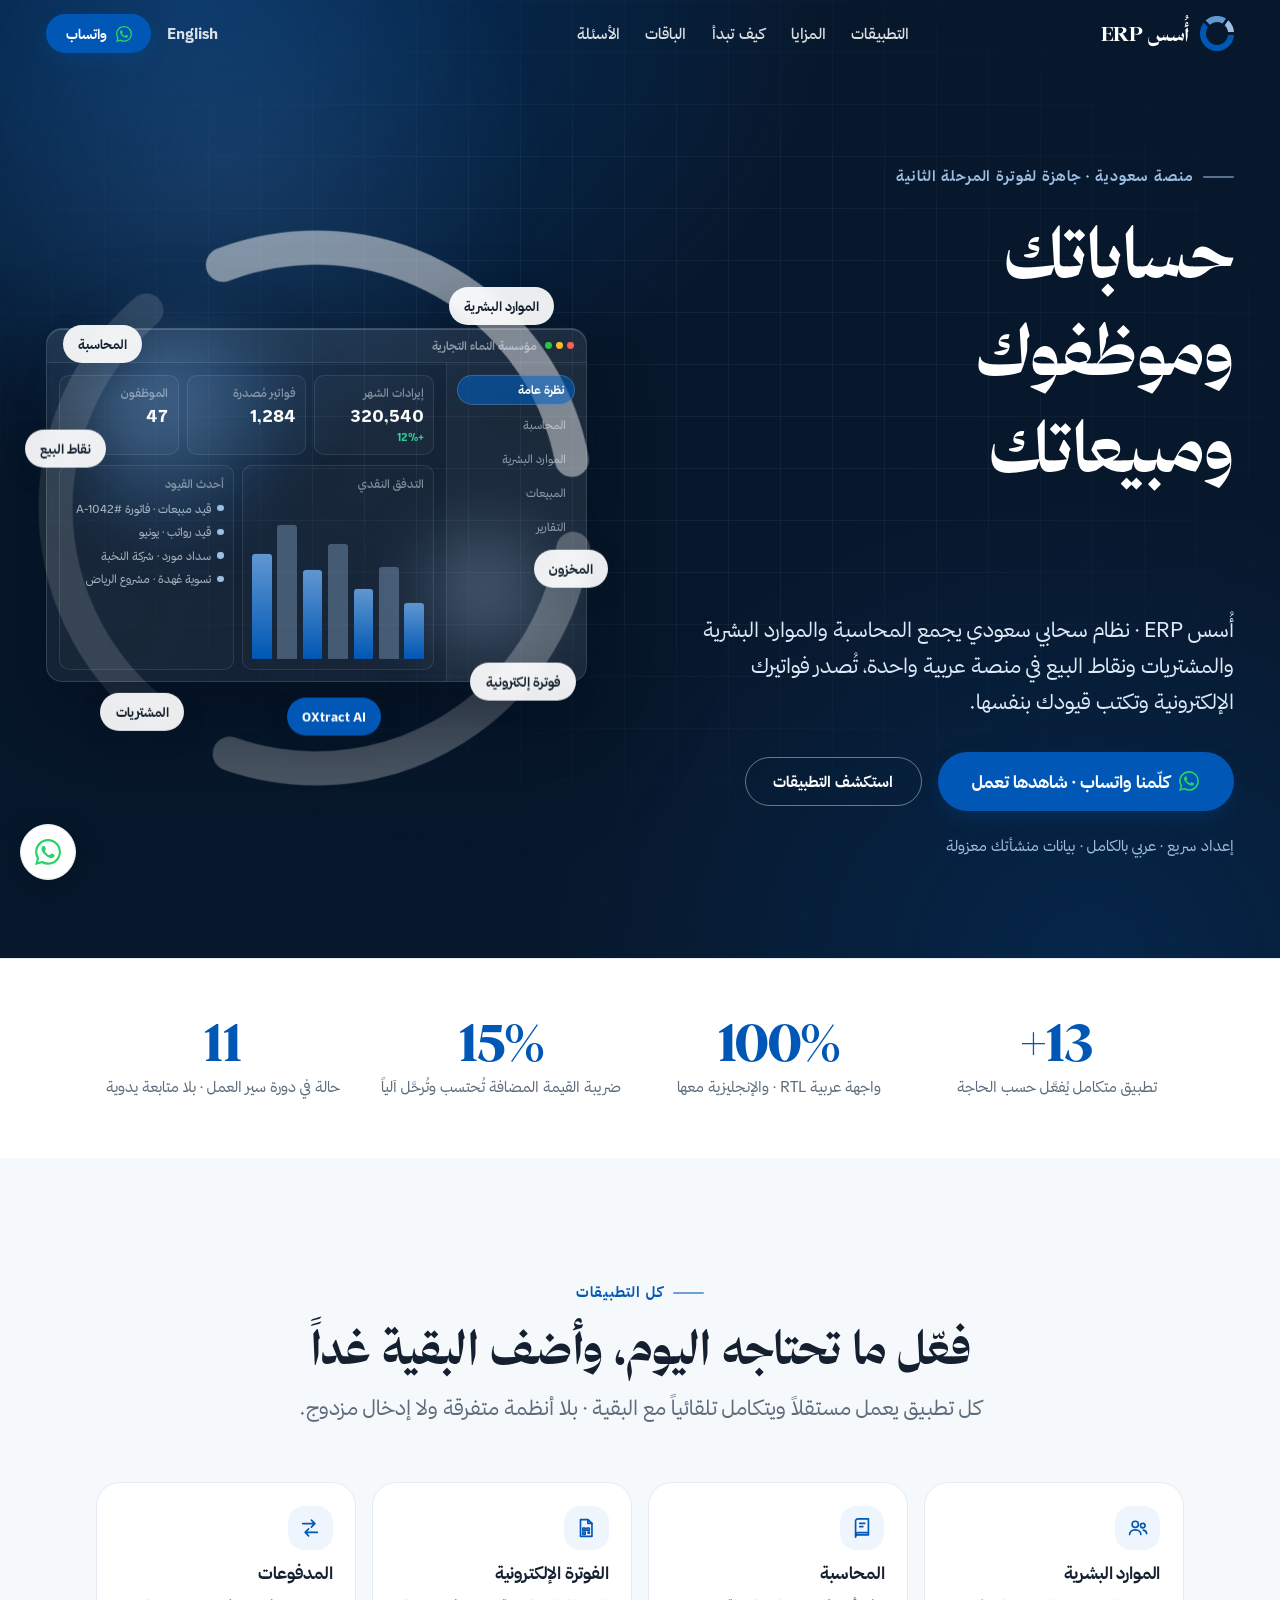
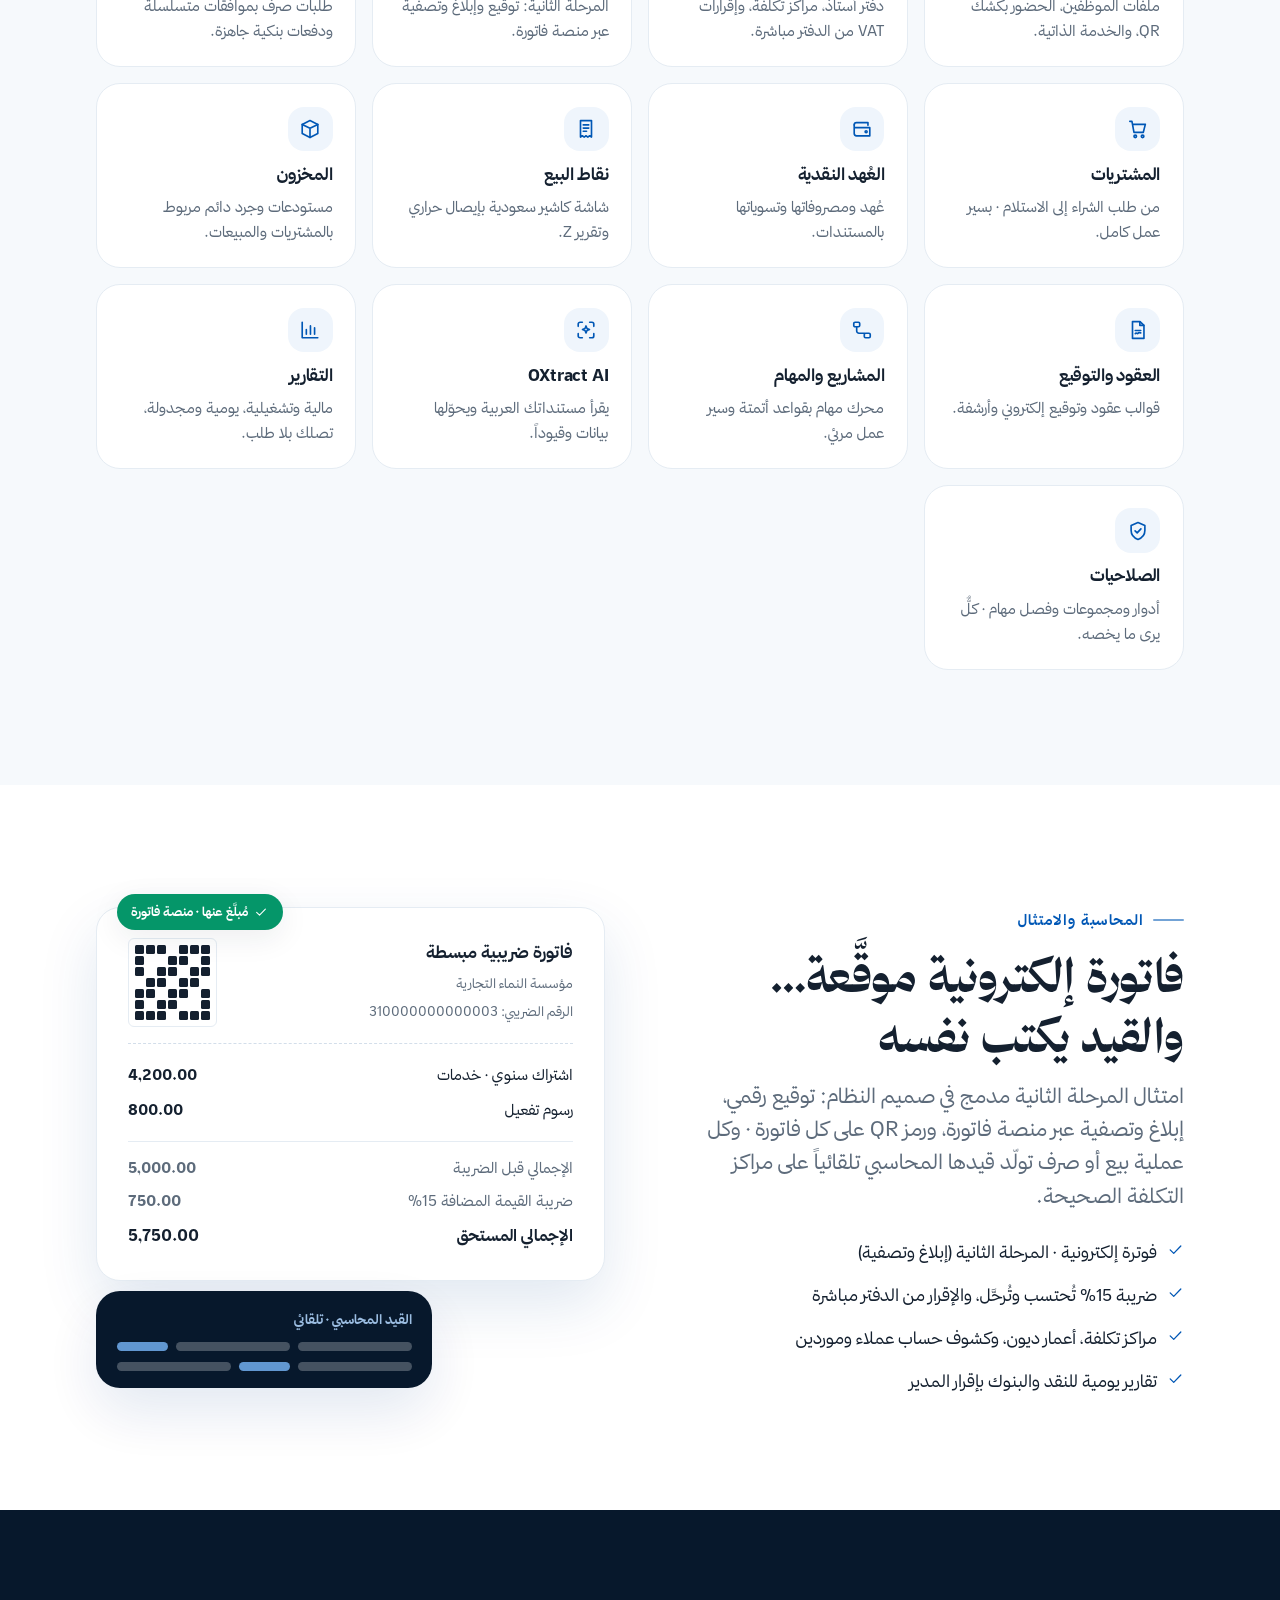
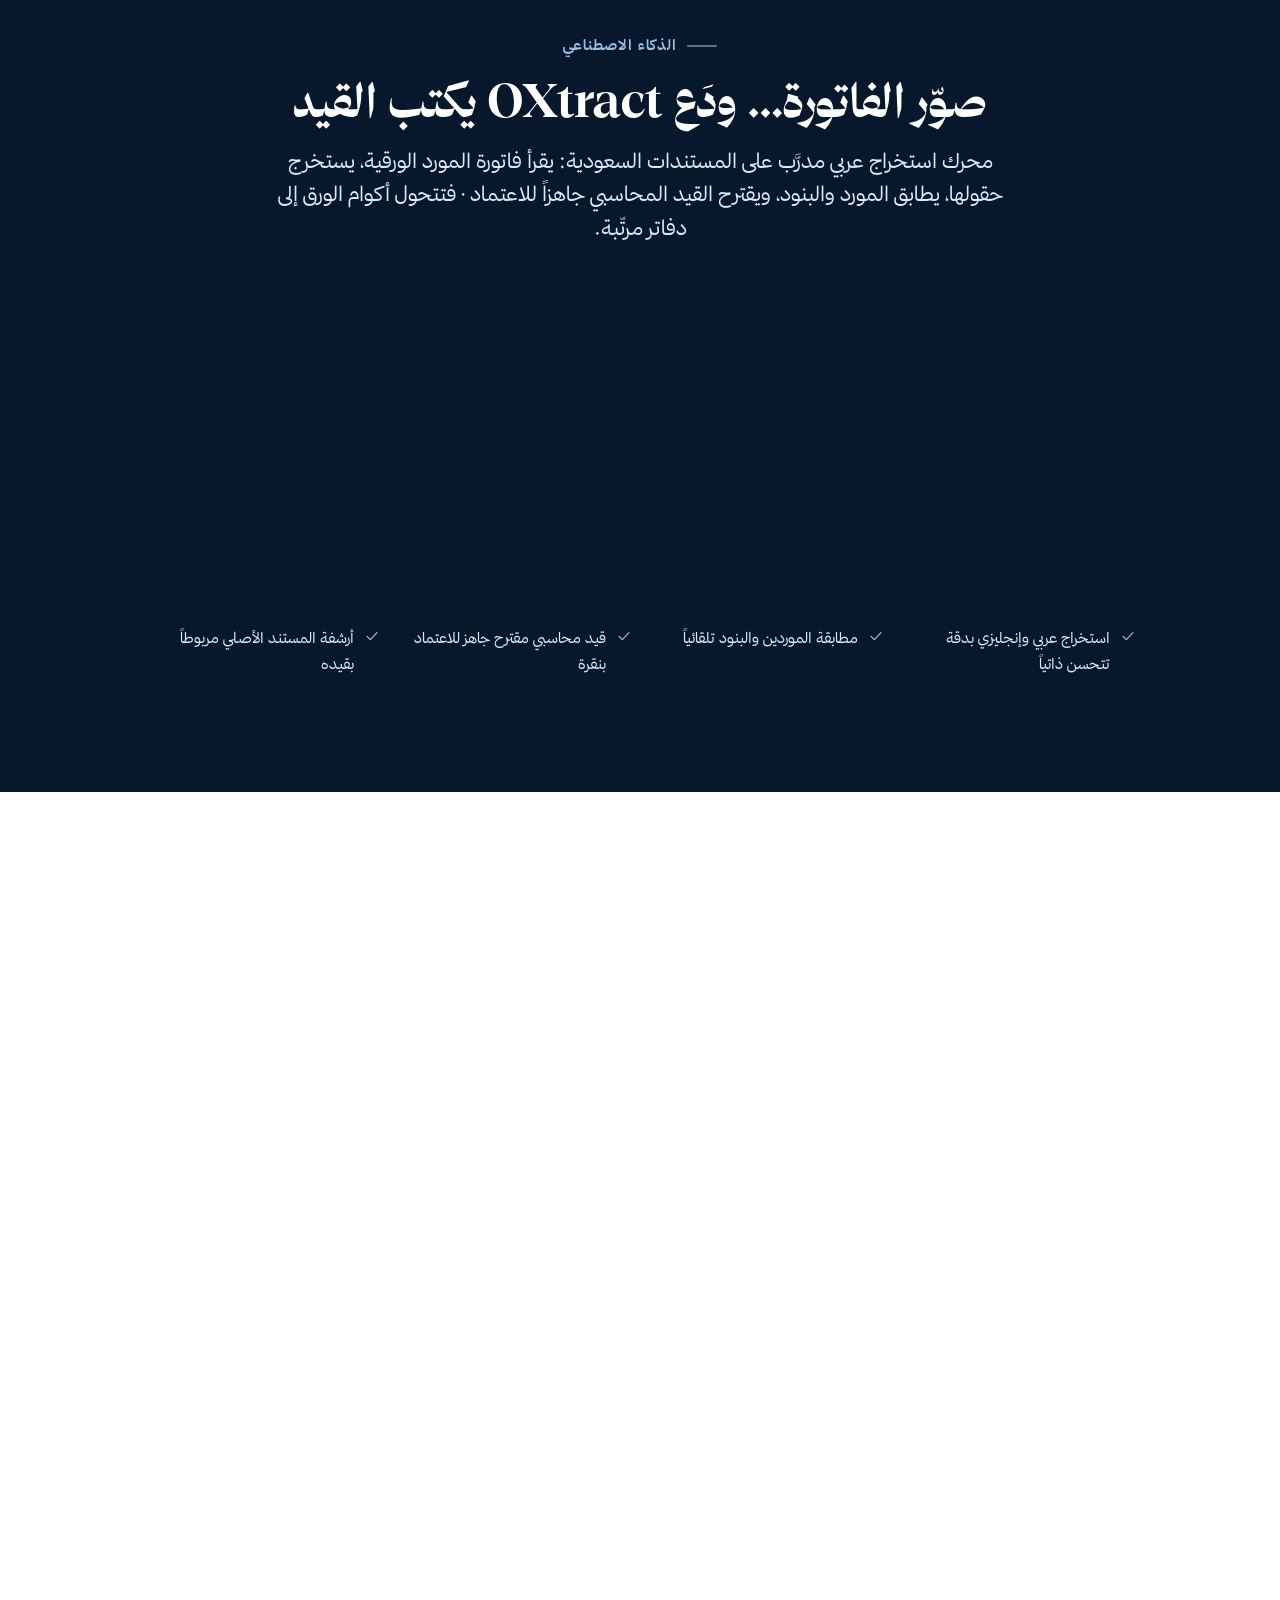
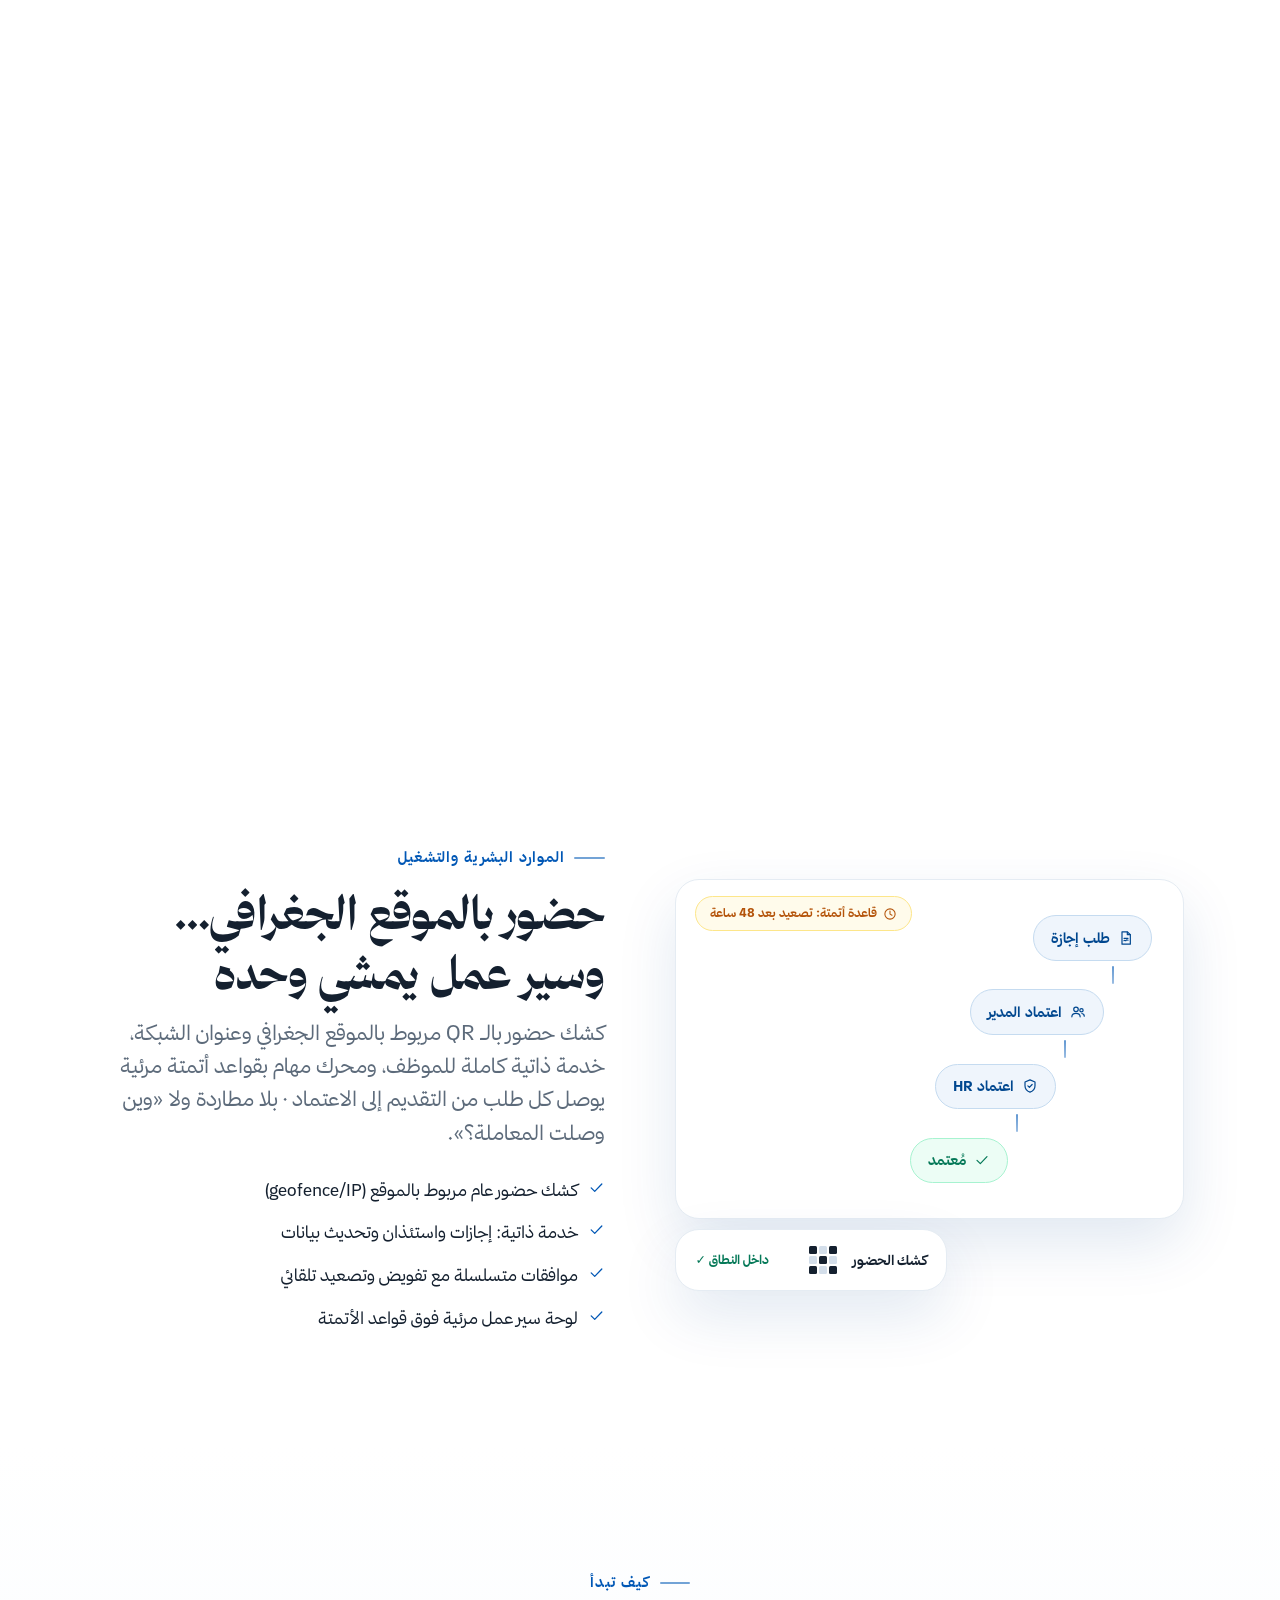
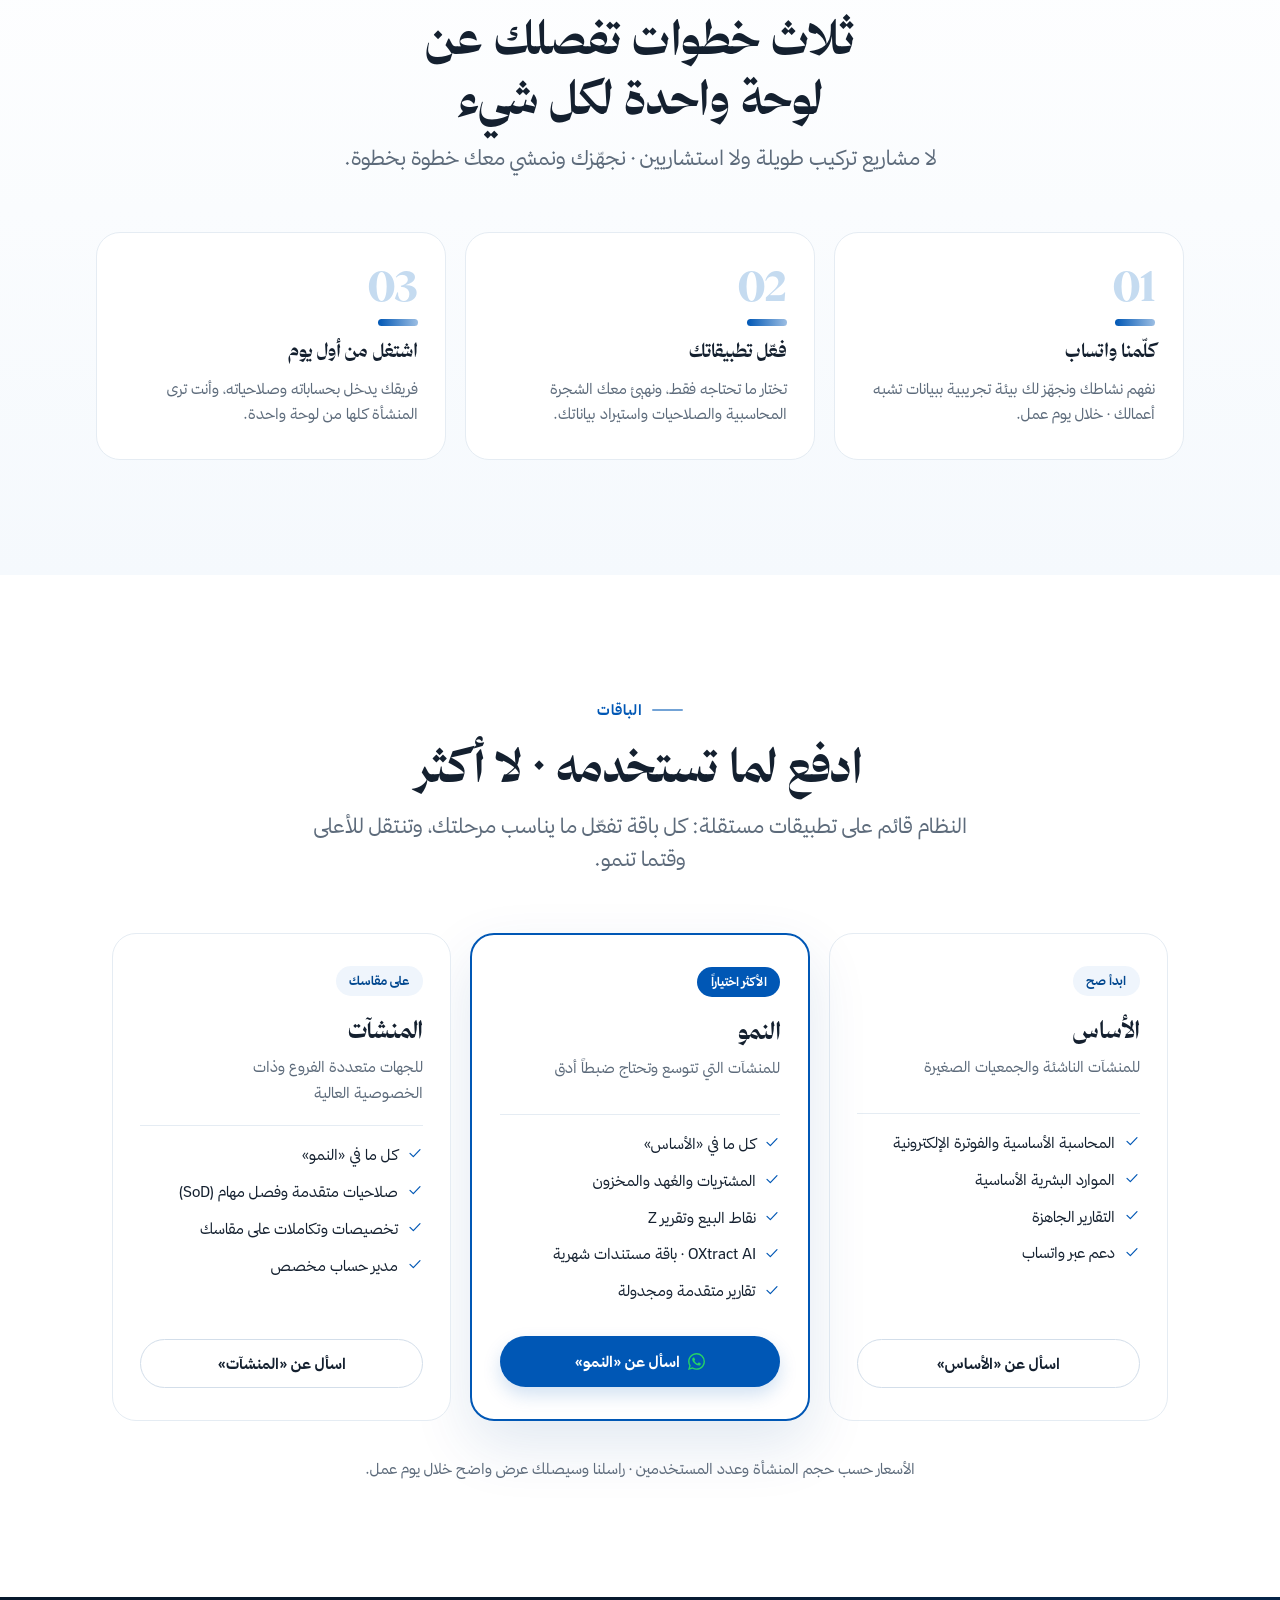
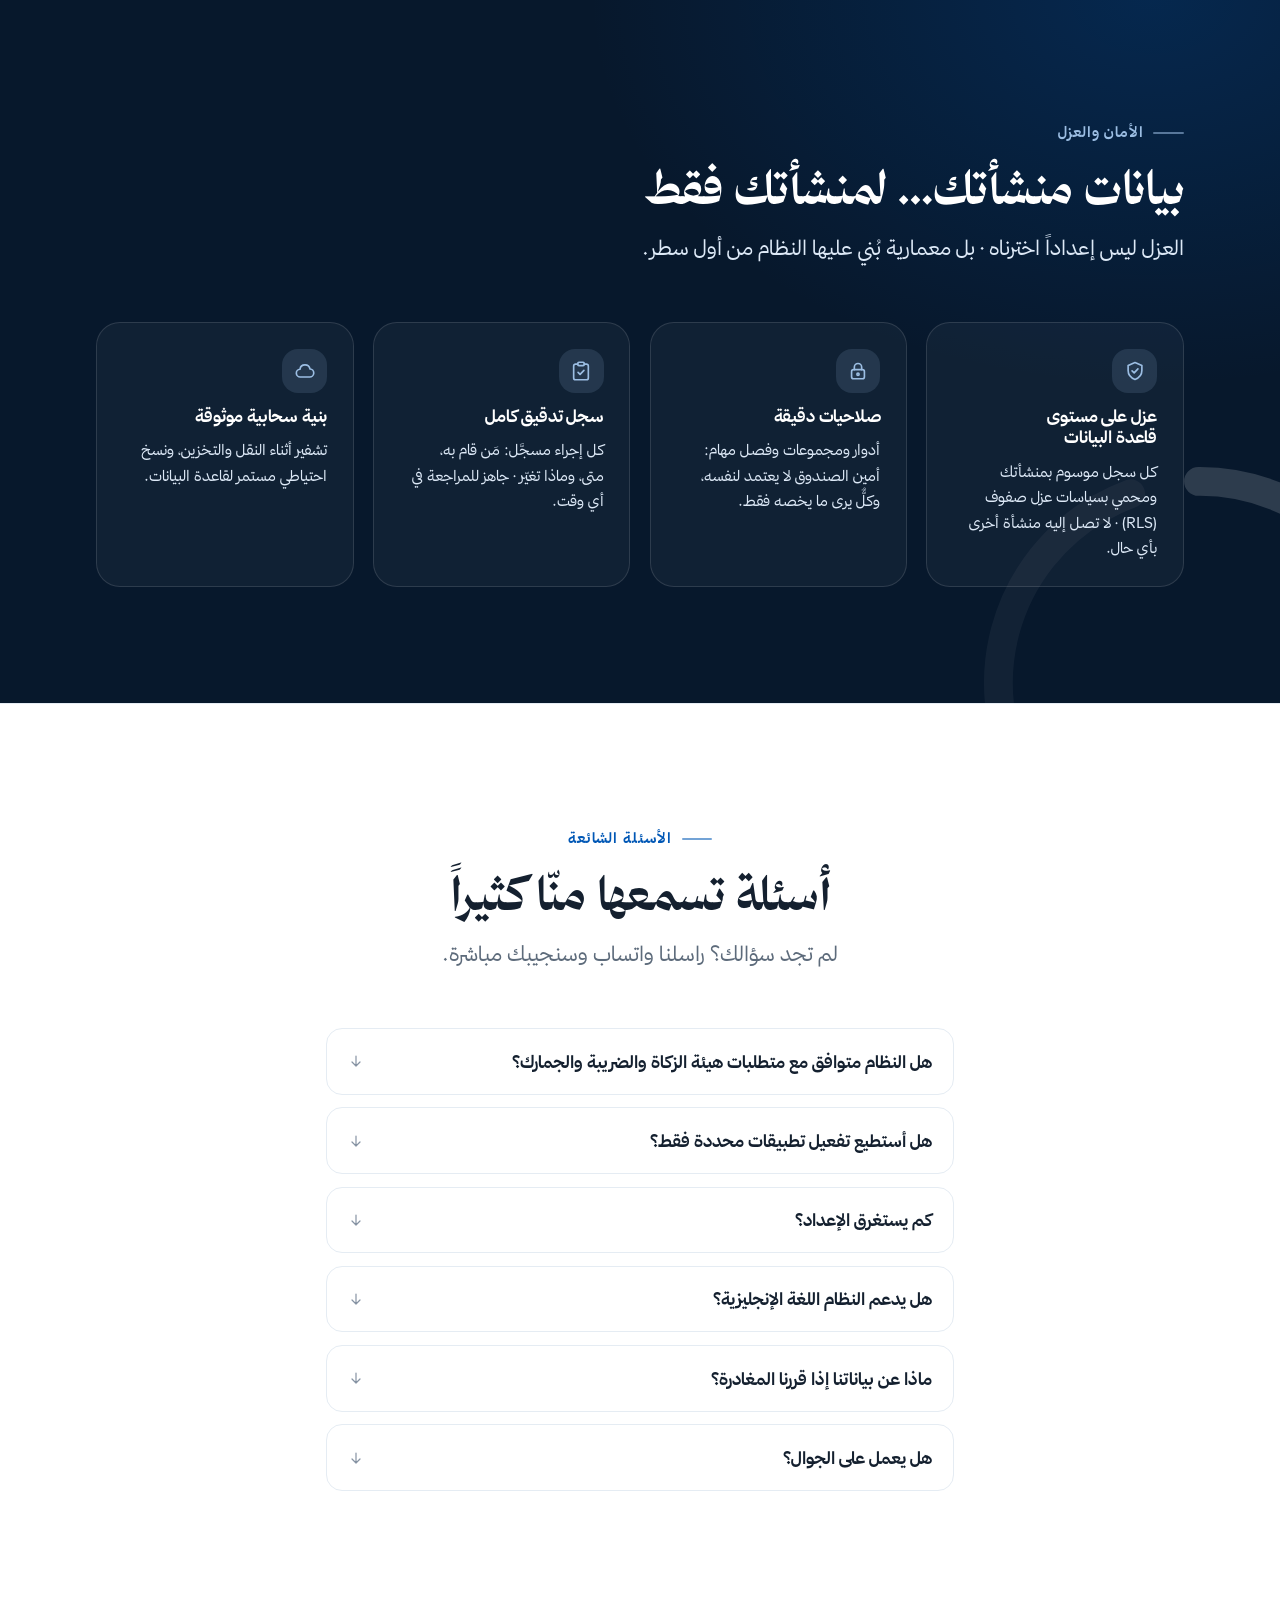
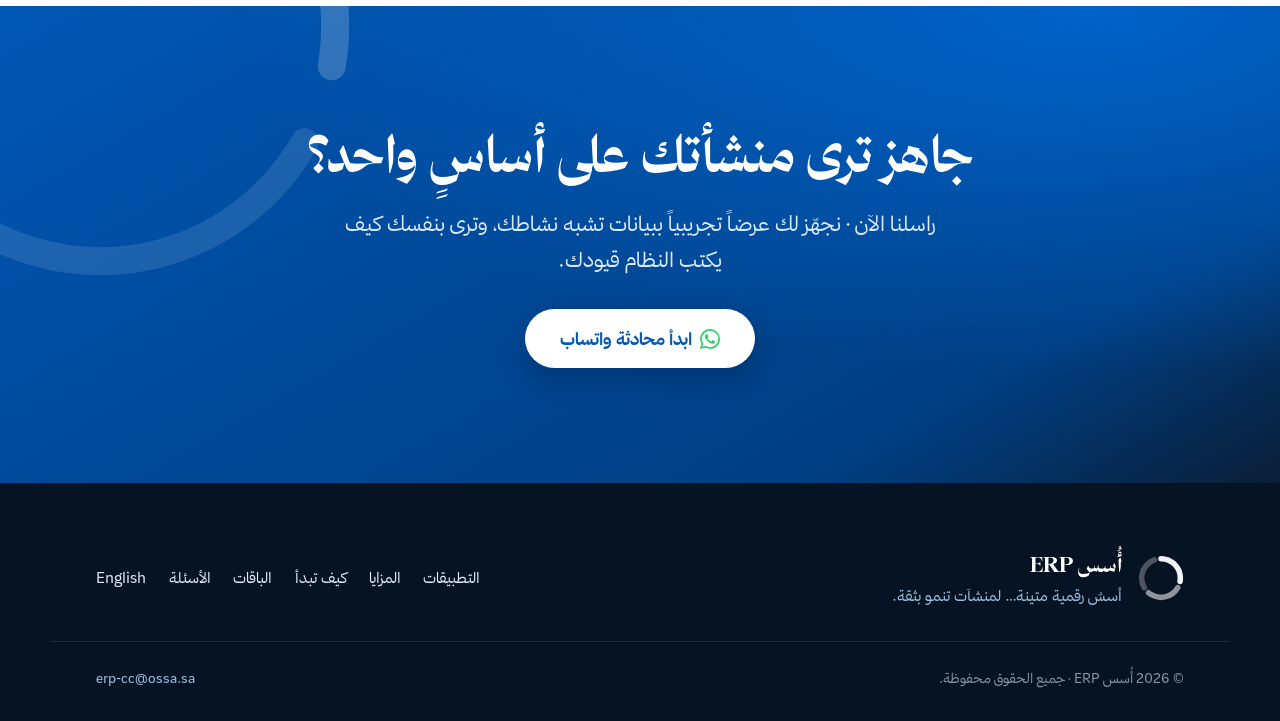
==== commit a6639c35: "Deploy landing from ososERP@f2bfdcc91ee59902b2f8435073a5319145d9e466 aymanalburaidi/ososERP@f2bfdcc9" ====
--- a/index.html
+++ b/index.html
@@ -1 +1 @@
-<!DOCTYPE html><html lang="ar" dir="rtl" data-astro-cid-5hce7sga> <head><meta charset="utf-8"><meta name="viewport" content="width=device-width, initial-scale=1"><title>أُسس ERP · نظام إدارة منشآت سحابي سعودي: محاسبة وفوترة إلكترونية وموارد بشرية بالعربي</title><meta name="description" content="منصة سعودية متكاملة للشركات الصغيرة والجمعيات: محاسبة وفوترة إلكترونية جاهزة للمرحلة الثانية، موارد بشرية وحضور، مشتريات وعُهد ومخزون ونقاط بيع، مع OXtract AI لاستخراج المستندات آلياً. عربية أولاً RTL."><link rel="canonical" href="https://erp.ossa.sa/"><link rel="alternate" hreflang="en" href="https://erp.ossa.sa/en"><link rel="alternate" hreflang="ar" href="https://erp.ossa.sa/"><link rel="alternate" hreflang="x-default" href="https://erp.ossa.sa/"><meta name="theme-color" content="#0057b5"><link rel="icon" type="image/png" sizes="32x32" href="/brand/favicon-32.png"><link rel="icon" type="image/png" sizes="256x256" href="/brand/favicon-256.png"><link rel="apple-touch-icon" href="/brand/apple-touch-icon.png"><meta property="og:type" content="website"><meta property="og:locale" content="ar_SA"><meta property="og:site_name" content="أُسس ERP"><meta property="og:title" content="أُسس ERP · نظام إدارة منشآت سحابي سعودي: محاسبة وفوترة إلكترونية وموارد بشرية بالعربي"><meta property="og:description" content="منصة سعودية متكاملة للشركات الصغيرة والجمعيات: محاسبة وفوترة إلكترونية جاهزة للمرحلة الثانية، موارد بشرية وحضور، مشتريات وعُهد ومخزون ونقاط بيع، مع OXtract AI لاستخراج المستندات آلياً. عربية أولاً RTL."><meta property="og:url" content="https://erp.ossa.sa/"><meta property="og:image" content="https://erp.ossa.sa/brand/og-image-erp.png"><meta property="og:image:width" content="1200"><meta property="og:image:height" content="630"><meta name="twitter:card" content="summary_large_image"><meta name="twitter:title" content="أُسس ERP · نظام إدارة منشآت سحابي سعودي: محاسبة وفوترة إلكترونية وموارد بشرية بالعربي"><meta name="twitter:description" content="منصة سعودية متكاملة للشركات الصغيرة والجمعيات: محاسبة وفوترة إلكترونية جاهزة للمرحلة الثانية، موارد بشرية وحضور، مشتريات وعُهد ومخزون ونقاط بيع، مع OXtract AI لاستخراج المستندات آلياً. عربية أولاً RTL."><meta name="twitter:image" content="https://erp.ossa.sa/brand/og-image-erp.png"><link rel="preload" href="/fonts/thamaniah-serif-700.woff2" as="font" type="font/woff2" crossorigin><link rel="preload" href="/fonts/thamaniah-sans-400.woff2" as="font" type="font/woff2" crossorigin><script type="application/ld+json">{"@context":"https://schema.org","@graph":[{"@type":"Organization","@id":"https://erp.ossa.sa/#organization","name":"أُسس ERP","url":"https://erp.ossa.sa","logo":"https://erp.ossa.sa/brand/favicon-256.png","email":"erp-cc@ossa.sa","contactPoint":{"@type":"ContactPoint","email":"erp-cc@ossa.sa","contactType":"sales"}},{"@type":"SoftwareApplication","@id":"https://erp.ossa.sa/#software","name":"أُسس ERP","applicationCategory":"BusinessApplication","operatingSystem":"Web","inLanguage":"ar-SA","description":"منصة سعودية متكاملة للشركات الصغيرة والجمعيات: محاسبة وفوترة إلكترونية جاهزة للمرحلة الثانية، موارد بشرية وحضور، مشتريات وعُهد ومخزون ونقاط بيع، مع OXtract AI لاستخراج المستندات آلياً. عربية أولاً RTL.","url":"https://erp.ossa.sa/","featureList":["الموارد البشرية","المحاسبة","الفوترة الإلكترونية","المدفوعات","المشتريات","العُهد النقدية","نقاط البيع","المخزون","العقود والتوقيع","المشاريع والمهام","OXtract AI","التقارير","الصلاحيات"],"publisher":{"@id":"https://erp.ossa.sa/#organization"}},{"@type":"FAQPage","@id":"https://erp.ossa.sa/#faq","mainEntity":[{"@type":"Question","name":"هل النظام متوافق مع متطلبات هيئة الزكاة والضريبة والجمارك؟","acceptedAnswer":{"@type":"Answer","text":"نعم. الفوترة الإلكترونية للمرحلة الثانية (الربط والإبلاغ والتصفية عبر منصة فاتورة) مدمجة في النظام، مع رمز QR على كل فاتورة واحتساب ضريبة القيمة المضافة 15% وترحيلها آلياً."}},{"@type":"Question","name":"هل أستطيع تفعيل تطبيقات محددة فقط؟","acceptedAnswer":{"@type":"Answer","text":"نعم · النظام قائم على تطبيقات مستقلة بالكامل. تبدأ بما تحتاجه (مثلاً المحاسبة والموارد البشرية) وتضيف البقية لاحقاً، وتدفع لما تفعّله فقط."}},{"@type":"Question","name":"كم يستغرق الإعداد؟","acceptedAnswer":{"@type":"Answer","text":"بيئة تجريبية خلال يوم عمل، وإطلاق فعلي خلال أيام حسب جاهزية بياناتك · ولدينا مركز استيراد يساعدك على نقل بياناتك الحالية."}},{"@type":"Question","name":"هل يدعم النظام اللغة الإنجليزية؟","acceptedAnswer":{"@type":"Answer","text":"المنصة عربية أولاً (RTL من الجذر لا ترجمة فوقية)، وتدعم الإنجليزية للفرق ثنائية اللغة."}},{"@type":"Question","name":"ماذا عن بياناتنا إذا قررنا المغادرة؟","acceptedAnswer":{"@type":"Answer","text":"بياناتك ملكك دائماً · تحصل على تصدير كامل لبياناتك عند الطلب، بصيغ قياسية قابلة للاستخدام."}},{"@type":"Question","name":"هل يعمل على الجوال؟","acceptedAnswer":{"@type":"Answer","text":"يعمل من أي متصفح حديث بلا تركيب، وواجهات الموظف (الحضور والطلبات) مصممة أساساً للجوال."}}]}]}</script><link rel="stylesheet" href="/_astro/config.BWMqVxCR.css"><link rel="stylesheet" href="/_astro/FinalCta.BDg4EhtH.css"></head> <body data-astro-cid-5hce7sga> <a href="#main" class="skip-link" data-astro-cid-5hce7sga>تجاوز إلى المحتوى</a> <header class="site-header" data-header data-astro-cid-ctg3m53h> <div class="container container--wide site-header__inner" data-astro-cid-ctg3m53h> <a class="site-header__brand" href="/" aria-label="أُسس ERP" data-astro-cid-ctg3m53h> <img src="/brand/mark.webp" alt="" width="34" height="35" loading="eager" data-astro-cid-ctg3m53h> <span class="site-header__wordmark" data-astro-cid-ctg3m53h>أُسس ERP</span> </a> <nav class="site-header__nav" aria-label="أقسام الصفحة" data-astro-cid-ctg3m53h> <a href="#modules" data-astro-cid-ctg3m53h>التطبيقات</a><a href="#features" data-astro-cid-ctg3m53h>المزايا</a><a href="#how" data-astro-cid-ctg3m53h>كيف تبدأ</a><a href="#pricing" data-astro-cid-ctg3m53h>الباقات</a><a href="#faq" data-astro-cid-ctg3m53h>الأسئلة</a> </nav> <div class="site-header__actions" data-astro-cid-ctg3m53h> <a class="site-header__lang" href="/en" data-lang-switch="/en" rel="alternate" data-astro-cid-ctg3m53h> English </a> <a class="btn btn--whatsapp site-header__cta" href="https://wa.me/966556849009?text=%D9%85%D8%B1%D8%AD%D8%A8%D8%A7%D9%8B!%20%D8%A3%D8%B1%D8%BA%D8%A8%20%D8%A8%D8%A7%D9%84%D8%A7%D8%B3%D8%AA%D9%81%D8%B3%D8%A7%D8%B1%20%D8%B9%D9%86%20%D9%85%D9%86%D8%B5%D8%A9%20%D8%A3%D9%8F%D8%B3%D8%B3%20ERP." target="_blank" rel="noopener" data-astro-cid-ctg3m53h> <svg width="16" height="16" viewBox="0 0 24 24" fill="currentColor" stroke="none" stroke-width="1.8" stroke-linecap="round" stroke-linejoin="round" aria-hidden="true"><path d="M17.472 14.382c-.297-.149-1.758-.867-2.03-.967-.273-.099-.471-.148-.67.15-.197.297-.767.966-.94 1.164-.173.199-.347.223-.644.075-.297-.15-1.255-.463-2.39-1.475-.883-.788-1.48-1.761-1.653-2.059-.173-.297-.018-.458.13-.606.134-.133.297-.347.446-.52.149-.174.198-.298.297-.497.1-.198.05-.371-.025-.52-.075-.149-.669-1.612-.916-2.207-.242-.579-.487-.5-.669-.51-.173-.008-.371-.01-.57-.01-.198 0-.52.074-.792.372-.272.297-1.04 1.016-1.04 2.479 0 1.462 1.065 2.875 1.213 3.074.149.198 2.096 3.2 5.077 4.487.709.306 1.262.489 1.694.625.712.227 1.36.195 1.871.118.571-.085 1.758-.719 2.006-1.413.248-.694.248-1.289.173-1.413-.074-.124-.272-.198-.57-.347m-5.421 7.403h-.004a9.87 9.87 0 0 1-5.031-1.378l-.361-.214-3.741.982.998-3.648-.235-.374a9.86 9.86 0 0 1-1.51-5.26c.001-5.45 4.436-9.884 9.888-9.884 2.64 0 5.122 1.03 6.988 2.898a9.825 9.825 0 0 1 2.893 6.994c-.003 5.45-4.437 9.884-9.885 9.884m8.413-18.297A11.815 11.815 0 0 0 12.05 0C5.495 0 .16 5.335.157 11.892c0 2.096.547 4.142 1.588 5.945L.057 24l6.305-1.654a11.882 11.882 0 0 0 5.683 1.448h.005c6.554 0 11.89-5.335 11.893-11.893a11.821 11.821 0 0 0-3.48-8.413z"/></svg> <span data-astro-cid-ctg3m53h>واتساب</span> </a> </div> </div> </header> <script type="module">const l=document.querySelector("[data-header]"),t=()=>l?.classList.toggle("is-scrolled",window.scrollY>24);t();addEventListener("scroll",t,{passive:!0});document.querySelectorAll("[data-lang-switch]").forEach(e=>{e.addEventListener("click",()=>{e.href=(e.dataset.langSwitch||"/")+location.hash})});</script> <main id="main" data-astro-cid-5hce7sga>  <section class="hero section--navy" aria-labelledby="hero-title" data-astro-cid-anhloy43> <div class="hero__grid" aria-hidden="true" data-astro-cid-anhloy43></div> <div class="hero__glow" aria-hidden="true" data-astro-cid-anhloy43></div> <div class="container container--wide hero__inner" data-astro-cid-anhloy43> <div class="hero__copy" data-astro-cid-anhloy43> <p class="eyebrow" data-hero-fade data-astro-cid-anhloy43>منصة سعودية · جاهزة لفوترة المرحلة الثانية</p> <h1 class="hero__title" id="hero-title" data-hero-title data-astro-cid-anhloy43> <span class="hero__line" data-astro-cid-anhloy43>حساباتك وموظفوك ومبيعاتك</span> <span class="hero__line hero__line--em" data-astro-cid-anhloy43>على أساسٍ واحد</span> </h1> <p class="hero__subhead" data-hero-fade data-astro-cid-anhloy43>أُسس ERP · نظام سحابي سعودي يجمع المحاسبة والموارد البشرية والمشتريات ونقاط البيع في منصة عربية واحدة، تُصدر فواتيرك الإلكترونية وتكتب قيودك بنفسها.</p> <div class="hero__ctas" data-hero-fade data-astro-cid-anhloy43> <a class="btn btn--whatsapp btn--lg " href="https://wa.me/966556849009?text=%D9%85%D8%B1%D8%AD%D8%A8%D8%A7%D9%8B!%20%D8%A3%D8%B1%D8%BA%D8%A8%20%D8%A8%D9%85%D8%B4%D8%A7%D9%87%D8%AF%D8%A9%20%D8%B9%D8%B1%D8%B6%20%D8%AA%D8%AC%D8%B1%D9%8A%D8%A8%D9%8A%20%D9%84%D9%85%D9%86%D8%B5%D8%A9%20%D8%A3%D9%8F%D8%B3%D8%B3%20ERP." target="_blank" rel="noopener"> <svg width="20" height="20" viewBox="0 0 24 24" fill="currentColor" stroke="none" stroke-width="1.8" stroke-linecap="round" stroke-linejoin="round" aria-hidden="true"><path d="M17.472 14.382c-.297-.149-1.758-.867-2.03-.967-.273-.099-.471-.148-.67.15-.197.297-.767.966-.94 1.164-.173.199-.347.223-.644.075-.297-.15-1.255-.463-2.39-1.475-.883-.788-1.48-1.761-1.653-2.059-.173-.297-.018-.458.13-.606.134-.133.297-.347.446-.52.149-.174.198-.298.297-.497.1-.198.05-.371-.025-.52-.075-.149-.669-1.612-.916-2.207-.242-.579-.487-.5-.669-.51-.173-.008-.371-.01-.57-.01-.198 0-.52.074-.792.372-.272.297-1.04 1.016-1.04 2.479 0 1.462 1.065 2.875 1.213 3.074.149.198 2.096 3.2 5.077 4.487.709.306 1.262.489 1.694.625.712.227 1.36.195 1.871.118.571-.085 1.758-.719 2.006-1.413.248-.694.248-1.289.173-1.413-.074-.124-.272-.198-.57-.347m-5.421 7.403h-.004a9.87 9.87 0 0 1-5.031-1.378l-.361-.214-3.741.982.998-3.648-.235-.374a9.86 9.86 0 0 1-1.51-5.26c.001-5.45 4.436-9.884 9.888-9.884 2.64 0 5.122 1.03 6.988 2.898a9.825 9.825 0 0 1 2.893 6.994c-.003 5.45-4.437 9.884-9.885 9.884m8.413-18.297A11.815 11.815 0 0 0 12.05 0C5.495 0 .16 5.335.157 11.892c0 2.096.547 4.142 1.588 5.945L.057 24l6.305-1.654a11.882 11.882 0 0 0 5.683 1.448h.005c6.554 0 11.89-5.335 11.893-11.893a11.821 11.821 0 0 0-3.48-8.413z"/></svg> <span>كلّمنا واتساب · شاهدها تعمل</span> </a> <a class="btn btn--ghost" href="#modules" data-astro-cid-anhloy43>استكشف التطبيقات</a> </div> <p class="hero__trust" data-hero-fade data-astro-cid-anhloy43>إعداد سريع · عربي بالكامل · بيانات منشأتك معزولة</p> </div> <div class="hero__visual" data-astro-cid-anhloy43> <div class="hero__ring" data-hero-ring data-astro-cid-anhloy43> <svg class="ring-mark " width="620" height="620" viewBox="0 0 100 100" fill="none" aria-hidden="true" data-ring> <circle cx="50" cy="50" r="42" pathLength="360" stroke="rgba(255,255,255,0.95)" stroke-width="5.5" stroke-linecap="round" stroke-dasharray="100 260" transform="rotate(-90 50 50)" data-ring-arc="0"></circle><circle cx="50" cy="50" r="42" pathLength="360" stroke="rgba(255,255,255,0.55)" stroke-width="5.5" stroke-linecap="round" stroke-dasharray="100 260" transform="rotate(30 50 50)" data-ring-arc="1"></circle><circle cx="50" cy="50" r="42" pathLength="360" stroke="rgba(255,255,255,0.28)" stroke-width="5.5" stroke-linecap="round" stroke-dasharray="100 260" transform="rotate(150 50 50)" data-ring-arc="2"></circle> </svg> </div> <!-- كرات لونية ناعمة يلتقطها الزجاج فيتشابك مع الخلفية --> <span class="hero__orb hero__orb--1" aria-hidden="true" data-astro-cid-anhloy43></span> <span class="hero__orb hero__orb--2" aria-hidden="true" data-astro-cid-anhloy43></span> <div class="hero__mockup-wrap" data-hero-mockup-wrap data-astro-cid-anhloy43> <div class="mock" data-hero-mockup data-astro-cid-apsyvq6c> <div class="mock__bar" data-astro-cid-apsyvq6c> <span class="mock__dots" aria-hidden="true" data-astro-cid-apsyvq6c><i data-astro-cid-apsyvq6c></i><i data-astro-cid-apsyvq6c></i><i data-astro-cid-apsyvq6c></i></span> <span class="mock__title" data-astro-cid-apsyvq6c>مؤسسة النماء التجارية</span> </div> <div class="mock__body" data-astro-cid-apsyvq6c> <aside class="mock__side" aria-hidden="true" data-astro-cid-apsyvq6c> <span class="is-active" data-astro-cid-apsyvq6c>نظرة عامة</span><span class data-astro-cid-apsyvq6c>المحاسبة</span><span class data-astro-cid-apsyvq6c>الموارد البشرية</span><span class data-astro-cid-apsyvq6c>المبيعات</span><span class data-astro-cid-apsyvq6c>التقارير</span> </aside> <div class="mock__main" data-astro-cid-apsyvq6c> <div class="mock__kpis" data-astro-cid-apsyvq6c> <div class="mock__kpi" data-astro-cid-apsyvq6c> <span class="mock__lbl" data-astro-cid-apsyvq6c>إيرادات الشهر</span> <strong class="mock__num" data-astro-cid-apsyvq6c>320,540</strong> <em class="mock__delta" data-astro-cid-apsyvq6c>+12%</em> </div><div class="mock__kpi" data-astro-cid-apsyvq6c> <span class="mock__lbl" data-astro-cid-apsyvq6c>فواتير مُصدرة</span> <strong class="mock__num" data-astro-cid-apsyvq6c>1,284</strong>  </div><div class="mock__kpi" data-astro-cid-apsyvq6c> <span class="mock__lbl" data-astro-cid-apsyvq6c>الموظفون</span> <strong class="mock__num" data-astro-cid-apsyvq6c>47</strong>  </div> </div> <div class="mock__row2" data-astro-cid-apsyvq6c> <div class="mock__chart" data-astro-cid-apsyvq6c> <span class="mock__lbl" data-astro-cid-apsyvq6c>التدفق النقدي</span> <div class="mock__bars" aria-hidden="true" data-astro-cid-apsyvq6c> <i data-chart-bar style="--h:35%" data-astro-cid-apsyvq6c></i><i data-chart-bar style="--h:58%" data-astro-cid-apsyvq6c></i><i data-chart-bar style="--h:44%" data-astro-cid-apsyvq6c></i><i data-chart-bar style="--h:72%" data-astro-cid-apsyvq6c></i><i data-chart-bar style="--h:56%" data-astro-cid-apsyvq6c></i><i data-chart-bar style="--h:84%" data-astro-cid-apsyvq6c></i><i data-chart-bar style="--h:66%" data-astro-cid-apsyvq6c></i> </div> </div> <div class="mock__table" data-astro-cid-apsyvq6c> <span class="mock__lbl" data-astro-cid-apsyvq6c>أحدث القيود</span> <ul data-astro-cid-apsyvq6c> <li class="mock__trow" data-astro-cid-apsyvq6c> <i aria-hidden="true" data-astro-cid-apsyvq6c></i> <span data-astro-cid-apsyvq6c>قيد مبيعات · فاتورة #A-1042</span> </li><li class="mock__trow" data-astro-cid-apsyvq6c> <i aria-hidden="true" data-astro-cid-apsyvq6c></i> <span data-astro-cid-apsyvq6c>قيد رواتب · يونيو</span> </li><li class="mock__trow" data-astro-cid-apsyvq6c> <i aria-hidden="true" data-astro-cid-apsyvq6c></i> <span data-astro-cid-apsyvq6c>سداد مورد · شركة النخبة</span> </li><li class="mock__trow" data-astro-cid-apsyvq6c> <i aria-hidden="true" data-astro-cid-apsyvq6c></i> <span data-astro-cid-apsyvq6c>تسوية عُهدة · مشروع الرياض</span> </li> </ul> </div> </div> </div> </div> </div> </div> <ul class="hero__chips" aria-hidden="true" data-astro-cid-anhloy43> <li class="hero__chip" data-hero-chip data-astro-cid-anhloy43>الموارد البشرية</li><li class="hero__chip" data-hero-chip data-astro-cid-anhloy43>المحاسبة</li><li class="hero__chip" data-hero-chip data-astro-cid-anhloy43>فوترة إلكترونية</li><li class="hero__chip" data-hero-chip data-astro-cid-anhloy43>المشتريات</li><li class="hero__chip" data-hero-chip data-astro-cid-anhloy43>نقاط البيع</li><li class="hero__chip" data-hero-chip data-astro-cid-anhloy43>المخزون</li><li class="hero__chip" data-hero-chip data-astro-cid-anhloy43>OXtract AI</li> </ul> </div> </div> </section> <section class="stats section--divide" aria-label="حقائق المنتج" data-astro-cid-6iz6s32p> <div class="container stats__grid" data-astro-cid-6iz6s32p> <div class="stats__item" data-reveal data-astro-cid-6iz6s32p> <span class="stats__value" data-counter="13" data-suffix="+" data-astro-cid-6iz6s32p> 13+ </span> <span class="stats__label" data-astro-cid-6iz6s32p>تطبيق متكامل يُفعَّل حسب الحاجة</span> </div><div class="stats__item" data-reveal data-astro-cid-6iz6s32p> <span class="stats__value" data-counter="100" data-suffix="%" data-astro-cid-6iz6s32p> 100% </span> <span class="stats__label" data-astro-cid-6iz6s32p>واجهة عربية RTL · والإنجليزية معها</span> </div><div class="stats__item" data-reveal data-astro-cid-6iz6s32p> <span class="stats__value" data-counter="15" data-suffix="%" data-astro-cid-6iz6s32p> 15% </span> <span class="stats__label" data-astro-cid-6iz6s32p>ضريبة القيمة المضافة تُحتسب وتُرحَّل آلياً</span> </div><div class="stats__item" data-reveal data-astro-cid-6iz6s32p> <span class="stats__value" data-counter="11" data-suffix data-astro-cid-6iz6s32p> 11 </span> <span class="stats__label" data-astro-cid-6iz6s32p>حالة في دورة سير العمل · بلا متابعة يدوية</span> </div> </div> </section> <section class="section section--tint" id="modules" aria-labelledby="modules-title" data-astro-cid-2jacfsvr> <div class="container" data-astro-cid-2jacfsvr> <div class="section-head section-head--center" data-reveal data-astro-cid-2jacfsvr> <p class="eyebrow" data-astro-cid-2jacfsvr>كل التطبيقات</p> <h2 class="section-head__title" id="modules-title" data-astro-cid-2jacfsvr>فعّل ما تحتاجه اليوم، وأضف البقية غداً</h2> <p class="section-head__lede" data-astro-cid-2jacfsvr>كل تطبيق يعمل مستقلاً ويتكامل تلقائياً مع البقية · بلا أنظمة متفرقة ولا إدخال مزدوج.</p> </div> <ul class="modules__grid" data-astro-cid-2jacfsvr> <li class="card card--hover modules__card" data-reveal data-astro-cid-2jacfsvr> <span class="modules__icon" data-astro-cid-2jacfsvr> <svg width="22" height="22" viewBox="0 0 24 24" fill="none" stroke="currentColor" stroke-width="1.8" stroke-linecap="round" stroke-linejoin="round" aria-hidden="true"><circle cx="9" cy="8" r="3.4"/><path d="M2.8 19.2c0-3.1 2.8-5.2 6.2-5.2s6.2 2.1 6.2 5.2"/><circle cx="17.2" cy="9.4" r="2.5"/><path d="M17.8 14.3c2.1.4 3.6 1.9 3.6 3.9"/></svg> </span> <h3 class="modules__name" data-astro-cid-2jacfsvr>الموارد البشرية</h3> <p class="modules__blurb" data-astro-cid-2jacfsvr>ملفات الموظفين، الحضور بكشك QR، والخدمة الذاتية.</p> </li><li class="card card--hover modules__card" data-reveal data-astro-cid-2jacfsvr> <span class="modules__icon" data-astro-cid-2jacfsvr> <svg width="22" height="22" viewBox="0 0 24 24" fill="none" stroke="currentColor" stroke-width="1.8" stroke-linecap="round" stroke-linejoin="round" aria-hidden="true"><path d="M5 4.5A2.5 2.5 0 0 1 7.5 2H19v17.5H7.5A2.5 2.5 0 0 0 5 22V4.5z"/><path d="M5 19.5A2.5 2.5 0 0 1 7.5 17H19"/><path d="M9.5 7h5.5M9.5 10.5h3.5"/></svg> </span> <h3 class="modules__name" data-astro-cid-2jacfsvr>المحاسبة</h3> <p class="modules__blurb" data-astro-cid-2jacfsvr>دفتر أستاذ، مراكز تكلفة، وإقرارات VAT من الدفتر مباشرة.</p> </li><li class="card card--hover modules__card" data-reveal data-astro-cid-2jacfsvr> <span class="modules__icon" data-astro-cid-2jacfsvr> <svg width="22" height="22" viewBox="0 0 24 24" fill="none" stroke="currentColor" stroke-width="1.8" stroke-linecap="round" stroke-linejoin="round" aria-hidden="true"><path d="M6 2.8h8.2L18.5 7v14.2H6V2.8z"/><path d="M14 3v4h4.3"/><rect x="8.5" y="12" width="2.6" height="2.6"/><rect x="13" y="12" width="2.6" height="2.6"/><rect x="8.5" y="16.4" width="2.6" height="2.6"/><path d="M14.3 16.4h1.3v1.3h-1.3z"/></svg> </span> <h3 class="modules__name" data-astro-cid-2jacfsvr>الفوترة الإلكترونية</h3> <p class="modules__blurb" data-astro-cid-2jacfsvr>المرحلة الثانية: توقيع وإبلاغ وتصفية عبر منصة فاتورة.</p> </li><li class="card card--hover modules__card" data-reveal data-astro-cid-2jacfsvr> <span class="modules__icon" data-astro-cid-2jacfsvr> <svg width="22" height="22" viewBox="0 0 24 24" fill="none" stroke="currentColor" stroke-width="1.8" stroke-linecap="round" stroke-linejoin="round" aria-hidden="true"><path d="M4 7.2h12.5M13.5 3.4l3.8 3.8-3.8 3.8"/><path d="M20 16.8H7.5M10.5 13l-3.8 3.8 3.8 3.8"/></svg> </span> <h3 class="modules__name" data-astro-cid-2jacfsvr>المدفوعات</h3> <p class="modules__blurb" data-astro-cid-2jacfsvr>طلبات صرف بموافقات متسلسلة ودفعات بنكية جاهزة.</p> </li><li class="card card--hover modules__card" data-reveal data-astro-cid-2jacfsvr> <span class="modules__icon" data-astro-cid-2jacfsvr> <svg width="22" height="22" viewBox="0 0 24 24" fill="none" stroke="currentColor" stroke-width="1.8" stroke-linecap="round" stroke-linejoin="round" aria-hidden="true"><circle cx="9" cy="20" r="1.4"/><circle cx="17" cy="20" r="1.4"/><path d="M3 3.6h2.4l2.2 12h10.2l2.2-8.6H6.2"/></svg> </span> <h3 class="modules__name" data-astro-cid-2jacfsvr>المشتريات</h3> <p class="modules__blurb" data-astro-cid-2jacfsvr>من طلب الشراء إلى الاستلام · بسير عمل كامل.</p> </li><li class="card card--hover modules__card" data-reveal data-astro-cid-2jacfsvr> <span class="modules__icon" data-astro-cid-2jacfsvr> <svg width="22" height="22" viewBox="0 0 24 24" fill="none" stroke="currentColor" stroke-width="1.8" stroke-linecap="round" stroke-linejoin="round" aria-hidden="true"><path d="M3.5 7.5A2.5 2.5 0 0 1 6 5h12.5v3"/><path d="M3.5 7.5V17A2.5 2.5 0 0 0 6 19.5h14.5v-9H3.5z"/><circle cx="16.5" cy="15" r="1.1"/></svg> </span> <h3 class="modules__name" data-astro-cid-2jacfsvr>العُهد النقدية</h3> <p class="modules__blurb" data-astro-cid-2jacfsvr>عُهد ومصروفاتها وتسوياتها بالمستندات.</p> </li><li class="card card--hover modules__card" data-reveal data-astro-cid-2jacfsvr> <span class="modules__icon" data-astro-cid-2jacfsvr> <svg width="22" height="22" viewBox="0 0 24 24" fill="none" stroke="currentColor" stroke-width="1.8" stroke-linecap="round" stroke-linejoin="round" aria-hidden="true"><path d="M6 2.8h12v18l-2-1.4-2 1.4-2-1.4-2 1.4-2-1.4-2 1.4v-18z"/><path d="M9 7.5h6M9 11h6M9 14.5h3.6"/></svg> </span> <h3 class="modules__name" data-astro-cid-2jacfsvr>نقاط البيع</h3> <p class="modules__blurb" data-astro-cid-2jacfsvr>شاشة كاشير سعودية بإيصال حراري وتقرير Z.</p> </li><li class="card card--hover modules__card" data-reveal data-astro-cid-2jacfsvr> <span class="modules__icon" data-astro-cid-2jacfsvr> <svg width="22" height="22" viewBox="0 0 24 24" fill="none" stroke="currentColor" stroke-width="1.8" stroke-linecap="round" stroke-linejoin="round" aria-hidden="true"><path d="M12 2.8 20.5 7v10L12 21.2 3.5 17V7L12 2.8z"/><path d="M3.5 7 12 11.2 20.5 7M12 11.2v10"/></svg> </span> <h3 class="modules__name" data-astro-cid-2jacfsvr>المخزون</h3> <p class="modules__blurb" data-astro-cid-2jacfsvr>مستودعات وجرد دائم مربوط بالمشتريات والمبيعات.</p> </li><li class="card card--hover modules__card" data-reveal data-astro-cid-2jacfsvr> <span class="modules__icon" data-astro-cid-2jacfsvr> <svg width="22" height="22" viewBox="0 0 24 24" fill="none" stroke="currentColor" stroke-width="1.8" stroke-linecap="round" stroke-linejoin="round" aria-hidden="true"><path d="M6 2.8h8.2L18.5 7v14.2H6V2.8z"/><path d="M14 3v4h4.3"/><path d="M9 12.5h6M9 16c1.2-1.6 2 .9 3.2-.6.8-1 1.4-.2 2.8-.2"/></svg> </span> <h3 class="modules__name" data-astro-cid-2jacfsvr>العقود والتوقيع</h3> <p class="modules__blurb" data-astro-cid-2jacfsvr>قوالب عقود وتوقيع إلكتروني وأرشفة.</p> </li><li class="card card--hover modules__card" data-reveal data-astro-cid-2jacfsvr> <span class="modules__icon" data-astro-cid-2jacfsvr> <svg width="22" height="22" viewBox="0 0 24 24" fill="none" stroke="currentColor" stroke-width="1.8" stroke-linecap="round" stroke-linejoin="round" aria-hidden="true"><rect x="3" y="3.5" width="6.5" height="5" rx="1.4"/><rect x="14.5" y="15.5" width="6.5" height="5" rx="1.4"/><path d="M6.2 8.5v4.5A2.5 2.5 0 0 0 8.7 15.5h5.8"/></svg> </span> <h3 class="modules__name" data-astro-cid-2jacfsvr>المشاريع والمهام</h3> <p class="modules__blurb" data-astro-cid-2jacfsvr>محرك مهام بقواعد أتمتة وسير عمل مرئي.</p> </li><li class="card card--hover modules__card" data-reveal data-astro-cid-2jacfsvr> <span class="modules__icon" data-astro-cid-2jacfsvr> <svg width="22" height="22" viewBox="0 0 24 24" fill="none" stroke="currentColor" stroke-width="1.8" stroke-linecap="round" stroke-linejoin="round" aria-hidden="true"><path d="M3.5 8V5.5a2 2 0 0 1 2-2H8M16 3.5h2.5a2 2 0 0 1 2 2V8M20.5 16v2.5a2 2 0 0 1-2 2H16M8 20.5H5.5a2 2 0 0 1-2-2V16"/><path d="M12 7.6l1.1 2.7 2.7 1.1-2.7 1.1-1.1 2.7-1.1-2.7-2.7-1.1 2.7-1.1L12 7.6z"/></svg> </span> <h3 class="modules__name" data-astro-cid-2jacfsvr>OXtract AI</h3> <p class="modules__blurb" data-astro-cid-2jacfsvr>يقرأ مستنداتك العربية ويحوّلها بيانات وقيوداً.</p> </li><li class="card card--hover modules__card" data-reveal data-astro-cid-2jacfsvr> <span class="modules__icon" data-astro-cid-2jacfsvr> <svg width="22" height="22" viewBox="0 0 24 24" fill="none" stroke="currentColor" stroke-width="1.8" stroke-linecap="round" stroke-linejoin="round" aria-hidden="true"><path d="M3.5 3.5v17h17"/><path d="M8 16.5v-5M12.5 16.5V7.5M17 16.5v-7"/></svg> </span> <h3 class="modules__name" data-astro-cid-2jacfsvr>التقارير</h3> <p class="modules__blurb" data-astro-cid-2jacfsvr>مالية وتشغيلية، يومية ومجدولة، تصلك بلا طلب.</p> </li><li class="card card--hover modules__card" data-reveal data-astro-cid-2jacfsvr> <span class="modules__icon" data-astro-cid-2jacfsvr> <svg width="22" height="22" viewBox="0 0 24 24" fill="none" stroke="currentColor" stroke-width="1.8" stroke-linecap="round" stroke-linejoin="round" aria-hidden="true"><path d="M12 2.8 19.5 6v5.5c0 4.8-3.2 8.1-7.5 9.7-4.3-1.6-7.5-4.9-7.5-9.7V6L12 2.8z"/><path d="m8.8 11.8 2.3 2.3 4.1-4.4"/></svg> </span> <h3 class="modules__name" data-astro-cid-2jacfsvr>الصلاحيات</h3> <p class="modules__blurb" data-astro-cid-2jacfsvr>أدوار ومجموعات وفصل مهام · كلٌّ يرى ما يخصه.</p> </li> </ul> </div> </section> <section class="section zatca" id="features" aria-labelledby="zatca-title" data-zatca data-astro-cid-zrigpugz> <div class="container zatca__inner" data-astro-cid-zrigpugz> <div class="zatca__copy" data-reveal data-astro-cid-zrigpugz> <p class="eyebrow" data-astro-cid-zrigpugz>المحاسبة والامتثال</p> <h2 class="section-head__title" id="zatca-title" data-astro-cid-zrigpugz>فاتورة إلكترونية موقَّعة… والقيد يكتب نفسه</h2> <p class="section-head__lede" data-astro-cid-zrigpugz>امتثال المرحلة الثانية مدمج في صميم النظام: توقيع رقمي، إبلاغ وتصفية عبر منصة فاتورة، ورمز QR على كل فاتورة · وكل عملية بيع أو صرف تولّد قيدها المحاسبي تلقائياً على مراكز التكلفة الصحيحة.</p> <ul class="zatca__bullets" data-astro-cid-zrigpugz> <li data-astro-cid-zrigpugz> <svg width="17" height="17" viewBox="0 0 24 24" fill="none" stroke="currentColor" stroke-width="1.8" stroke-linecap="round" stroke-linejoin="round" aria-hidden="true"><path d="m4.5 12.5 5 5L19.5 7"/></svg> <span data-astro-cid-zrigpugz>فوترة إلكترونية · المرحلة الثانية (إبلاغ وتصفية)</span> </li><li data-astro-cid-zrigpugz> <svg width="17" height="17" viewBox="0 0 24 24" fill="none" stroke="currentColor" stroke-width="1.8" stroke-linecap="round" stroke-linejoin="round" aria-hidden="true"><path d="m4.5 12.5 5 5L19.5 7"/></svg> <span data-astro-cid-zrigpugz>ضريبة 15% تُحتسب وتُرحَّل، والإقرار من الدفتر مباشرة</span> </li><li data-astro-cid-zrigpugz> <svg width="17" height="17" viewBox="0 0 24 24" fill="none" stroke="currentColor" stroke-width="1.8" stroke-linecap="round" stroke-linejoin="round" aria-hidden="true"><path d="m4.5 12.5 5 5L19.5 7"/></svg> <span data-astro-cid-zrigpugz>مراكز تكلفة، أعمار ديون، وكشوف حساب عملاء وموردين</span> </li><li data-astro-cid-zrigpugz> <svg width="17" height="17" viewBox="0 0 24 24" fill="none" stroke="currentColor" stroke-width="1.8" stroke-linecap="round" stroke-linejoin="round" aria-hidden="true"><path d="m4.5 12.5 5 5L19.5 7"/></svg> <span data-astro-cid-zrigpugz>تقارير يومية للنقد والبنوك بإقرار المدير</span> </li> </ul> </div> <div class="zatca__visual" data-astro-cid-zrigpugz> <div class="zatca__invoice card" data-astro-cid-zrigpugz> <div class="zatca__head" data-astro-cid-zrigpugz> <div data-astro-cid-zrigpugz> <strong data-astro-cid-zrigpugz>فاتورة ضريبية مبسطة</strong> <span class="zatca__seller" data-astro-cid-zrigpugz>مؤسسة النماء التجارية</span> <span class="zatca__vatid" data-astro-cid-zrigpugz>الرقم الضريبي: 310000000000003</span> </div> <div class="zatca__qr" aria-hidden="true" data-astro-cid-zrigpugz> <i class="on" data-qr-cell="1" data-astro-cid-zrigpugz></i><i class="on" data-qr-cell="1" data-astro-cid-zrigpugz></i><i class="on" data-qr-cell="1" data-astro-cid-zrigpugz></i><i class data-qr-cell="0" data-astro-cid-zrigpugz></i><i class="on" data-qr-cell="1" data-astro-cid-zrigpugz></i><i class="on" data-qr-cell="1" data-astro-cid-zrigpugz></i><i class="on" data-qr-cell="1" data-astro-cid-zrigpugz></i><i class="on" data-qr-cell="1" data-astro-cid-zrigpugz></i><i class data-qr-cell="0" data-astro-cid-zrigpugz></i><i class="on" data-qr-cell="1" data-astro-cid-zrigpugz></i><i class="on" data-qr-cell="1" data-astro-cid-zrigpugz></i><i class data-qr-cell="0" data-astro-cid-zrigpugz></i><i class data-qr-cell="0" data-astro-cid-zrigpugz></i><i class="on" data-qr-cell="1" data-astro-cid-zrigpugz></i><i class="on" data-qr-cell="1" data-astro-cid-zrigpugz></i><i class="on" data-qr-cell="1" data-astro-cid-zrigpugz></i><i class data-qr-cell="0" data-astro-cid-zrigpugz></i><i class="on" data-qr-cell="1" data-astro-cid-zrigpugz></i><i class="on" data-qr-cell="1" data-astro-cid-zrigpugz></i><i class data-qr-cell="0" data-astro-cid-zrigpugz></i><i class="on" data-qr-cell="1" data-astro-cid-zrigpugz></i><i class data-qr-cell="0" data-astro-cid-zrigpugz></i><i class="on" data-qr-cell="1" data-astro-cid-zrigpugz></i><i class="on" data-qr-cell="1" data-astro-cid-zrigpugz></i><i class data-qr-cell="0" data-astro-cid-zrigpugz></i><i class="on" data-qr-cell="1" data-astro-cid-zrigpugz></i><i class="on" data-qr-cell="1" data-astro-cid-zrigpugz></i><i class data-qr-cell="0" data-astro-cid-zrigpugz></i><i class="on" data-qr-cell="1" data-astro-cid-zrigpugz></i><i class data-qr-cell="0" data-astro-cid-zrigpugz></i><i class="on" data-qr-cell="1" data-astro-cid-zrigpugz></i><i class="on" data-qr-cell="1" data-astro-cid-zrigpugz></i><i class data-qr-cell="0" data-astro-cid-zrigpugz></i><i class="on" data-qr-cell="1" data-astro-cid-zrigpugz></i><i class="on" data-qr-cell="1" data-astro-cid-zrigpugz></i><i class="on" data-qr-cell="1" data-astro-cid-zrigpugz></i><i class data-qr-cell="0" data-astro-cid-zrigpugz></i><i class data-qr-cell="0" data-astro-cid-zrigpugz></i><i class="on" data-qr-cell="1" data-astro-cid-zrigpugz></i><i class="on" data-qr-cell="1" data-astro-cid-zrigpugz></i><i class data-qr-cell="0" data-astro-cid-zrigpugz></i><i class="on" data-qr-cell="1" data-astro-cid-zrigpugz></i><i class="on" data-qr-cell="1" data-astro-cid-zrigpugz></i><i class="on" data-qr-cell="1" data-astro-cid-zrigpugz></i><i class="on" data-qr-cell="1" data-astro-cid-zrigpugz></i><i class data-qr-cell="0" data-astro-cid-zrigpugz></i><i class="on" data-qr-cell="1" data-astro-cid-zrigpugz></i><i class="on" data-qr-cell="1" data-astro-cid-zrigpugz></i><i class="on" data-qr-cell="1" data-astro-cid-zrigpugz></i> </div> </div> <ul class="zatca__items" data-astro-cid-zrigpugz> <li data-invoice-row data-astro-cid-zrigpugz><span data-astro-cid-zrigpugz>اشتراك سنوي · خدمات</span><b data-astro-cid-zrigpugz>4,200.00</b></li> <li data-invoice-row data-astro-cid-zrigpugz><span data-astro-cid-zrigpugz>رسوم تفعيل</span><b data-astro-cid-zrigpugz>800.00</b></li> </ul> <div class="zatca__totals" data-astro-cid-zrigpugz> <div data-invoice-row data-astro-cid-zrigpugz><span data-astro-cid-zrigpugz>الإجمالي قبل الضريبة</span><b data-astro-cid-zrigpugz>5,000.00</b></div> <div data-invoice-row data-astro-cid-zrigpugz><span data-astro-cid-zrigpugz>ضريبة القيمة المضافة 15%</span><b data-astro-cid-zrigpugz>750.00</b></div> <div class="zatca__grand" data-invoice-row data-astro-cid-zrigpugz><span data-astro-cid-zrigpugz>الإجمالي المستحق</span><b data-astro-cid-zrigpugz>5,750.00</b></div> </div> <span class="zatca__stamp" data-zatca-stamp data-astro-cid-zrigpugz> <svg width="14" height="14" viewBox="0 0 24 24" fill="none" stroke="currentColor" stroke-width="1.8" stroke-linecap="round" stroke-linejoin="round" aria-hidden="true"><path d="m4.5 12.5 5 5L19.5 7"/></svg> مُبلَّغ عنها · منصة فاتورة </span> </div> <div class="zatca__journal card" data-zatca-journal data-astro-cid-zrigpugz> <span class="zatca__journal-title" data-astro-cid-zrigpugz>القيد المحاسبي · تلقائي</span> <div class="zatca__jrow" data-astro-cid-zrigpugz><i data-astro-cid-zrigpugz></i><i data-astro-cid-zrigpugz></i><i class="short" data-astro-cid-zrigpugz></i></div> <div class="zatca__jrow" data-astro-cid-zrigpugz><i data-astro-cid-zrigpugz></i><i class="short" data-astro-cid-zrigpugz></i><i data-astro-cid-zrigpugz></i></div> </div> </div> </div> </section> <section class="section section--navy oxtract" aria-labelledby="oxtract-title" data-oxtract data-astro-cid-o2wxtq46> <div class="container" data-astro-cid-o2wxtq46> <div class="section-head section-head--center" data-reveal data-astro-cid-o2wxtq46> <p class="eyebrow" data-astro-cid-o2wxtq46>الذكاء الاصطناعي</p> <h2 class="section-head__title" id="oxtract-title" data-astro-cid-o2wxtq46>صوّر الفاتورة… ودَع OXtract يكتب القيد</h2> <p class="section-head__lede" data-astro-cid-o2wxtq46>محرك استخراج عربي مدرَّب على المستندات السعودية: يقرأ فاتورة المورد الورقية، يستخرج حقولها، يطابق المورد والبنود، ويقترح القيد المحاسبي جاهزاً للاعتماد · فتتحول أكوام الورق إلى دفاتر مرتّبة.</p> </div> <div class="oxtract__stage" data-oxtract-stage data-astro-cid-o2wxtq46> <div class="oxtract__doc card" data-oxtract-doc data-astro-cid-o2wxtq46> <span class="oxtract__doc-title" data-astro-cid-o2wxtq46> <svg width="17" height="17" viewBox="0 0 24 24" fill="none" stroke="currentColor" stroke-width="1.8" stroke-linecap="round" stroke-linejoin="round" aria-hidden="true"><path d="M3.5 8V5.5a2 2 0 0 1 2-2H8M16 3.5h2.5a2 2 0 0 1 2 2V8M20.5 16v2.5a2 2 0 0 1-2 2H16M8 20.5H5.5a2 2 0 0 1-2-2V16"/><path d="M12 7.6l1.1 2.7 2.7 1.1-2.7 1.1-1.1 2.7-1.1-2.7-2.7-1.1 2.7-1.1L12 7.6z"/></svg> فاتورة مورد · صورة </span> <div class="oxtract__doc-lines" aria-hidden="true" data-astro-cid-o2wxtq46> <i data-astro-cid-o2wxtq46></i><i class="w60" data-astro-cid-o2wxtq46></i><i class="w80" data-astro-cid-o2wxtq46></i><i class="w45" data-astro-cid-o2wxtq46></i><i class="w70" data-astro-cid-o2wxtq46></i><i class="w55" data-astro-cid-o2wxtq46></i> </div> <span class="oxtract__beam" data-oxtract-beam aria-hidden="true" data-astro-cid-o2wxtq46></span> <span class="oxtract__scanning" data-oxtract-scanning data-astro-cid-o2wxtq46>جارٍ الاستخراج…</span> </div> <ul class="oxtract__fields" aria-hidden="true" data-astro-cid-o2wxtq46> <li class="oxtract__field" data-oxtract-field="0" data-astro-cid-o2wxtq46> <span data-astro-cid-o2wxtq46>المورد</span> <b data-astro-cid-o2wxtq46>شركة النخبة للتوريدات</b> </li><li class="oxtract__field" data-oxtract-field="1" data-astro-cid-o2wxtq46> <span data-astro-cid-o2wxtq46>التاريخ</span> <b data-astro-cid-o2wxtq46>2026/07/02</b> </li><li class="oxtract__field" data-oxtract-field="2" data-astro-cid-o2wxtq46> <span data-astro-cid-o2wxtq46>الإجمالي</span> <b data-astro-cid-o2wxtq46>4,830.00</b> </li><li class="oxtract__field" data-oxtract-field="3" data-astro-cid-o2wxtq46> <span data-astro-cid-o2wxtq46>الضريبة</span> <b data-astro-cid-o2wxtq46>630.00</b> </li> </ul> <div class="oxtract__journal card" data-oxtract-journal data-astro-cid-o2wxtq46> <div class="oxtract__journal-head" data-astro-cid-o2wxtq46> <span data-astro-cid-o2wxtq46>القيد المقترح</span> <span class="oxtract__cols" data-astro-cid-o2wxtq46><b data-astro-cid-o2wxtq46>مدين</b><b data-astro-cid-o2wxtq46>دائن</b></span> </div> <ul class="oxtract__jrows" data-astro-cid-o2wxtq46> <li data-oxtract-row data-astro-cid-o2wxtq46><span data-astro-cid-o2wxtq46>مشتريات · مواد</span><b data-oxtract-num data-astro-cid-o2wxtq46>4,200.00</b><b class="is-empty" data-astro-cid-o2wxtq46>·</b></li> <li data-oxtract-row data-astro-cid-o2wxtq46><span data-astro-cid-o2wxtq46>ضريبة قابلة للخصم</span><b data-oxtract-num data-astro-cid-o2wxtq46>630.00</b><b class="is-empty" data-astro-cid-o2wxtq46>·</b></li> <li data-oxtract-row data-astro-cid-o2wxtq46><span data-astro-cid-o2wxtq46>الموردون · النخبة</span><b class="is-empty" data-astro-cid-o2wxtq46>·</b><b data-oxtract-num data-astro-cid-o2wxtq46>4,830.00</b></li> </ul> <button class="oxtract__approve" data-oxtract-approve type="button" tabindex="-1" data-astro-cid-o2wxtq46> <svg width="16" height="16" viewBox="0 0 24 24" fill="none" stroke="currentColor" stroke-width="1.8" stroke-linecap="round" stroke-linejoin="round" aria-hidden="true"><path d="m4.5 12.5 5 5L19.5 7"/></svg> اعتماد القيد </button> </div> </div> <ul class="oxtract__bullets" data-reveal data-astro-cid-o2wxtq46> <li data-astro-cid-o2wxtq46> <svg width="16" height="16" viewBox="0 0 24 24" fill="none" stroke="currentColor" stroke-width="1.8" stroke-linecap="round" stroke-linejoin="round" aria-hidden="true"><path d="m4.5 12.5 5 5L19.5 7"/></svg> <span data-astro-cid-o2wxtq46>استخراج عربي وإنجليزي بدقة تتحسن ذاتياً</span> </li><li data-astro-cid-o2wxtq46> <svg width="16" height="16" viewBox="0 0 24 24" fill="none" stroke="currentColor" stroke-width="1.8" stroke-linecap="round" stroke-linejoin="round" aria-hidden="true"><path d="m4.5 12.5 5 5L19.5 7"/></svg> <span data-astro-cid-o2wxtq46>مطابقة الموردين والبنود تلقائياً</span> </li><li data-astro-cid-o2wxtq46> <svg width="16" height="16" viewBox="0 0 24 24" fill="none" stroke="currentColor" stroke-width="1.8" stroke-linecap="round" stroke-linejoin="round" aria-hidden="true"><path d="m4.5 12.5 5 5L19.5 7"/></svg> <span data-astro-cid-o2wxtq46>قيد محاسبي مقترح جاهز للاعتماد بنقرة</span> </li><li data-astro-cid-o2wxtq46> <svg width="16" height="16" viewBox="0 0 24 24" fill="none" stroke="currentColor" stroke-width="1.8" stroke-linecap="round" stroke-linejoin="round" aria-hidden="true"><path d="m4.5 12.5 5 5L19.5 7"/></svg> <span data-astro-cid-o2wxtq46>أرشفة المستند الأصلي مربوطاً بقيده</span> </li> </ul> </div> </section> <section class="section hrflow" aria-labelledby="hrflow-title" data-hrflow data-astro-cid-cxnjvxrj> <div class="container hrflow__inner" data-astro-cid-cxnjvxrj> <div class="hrflow__visual" data-astro-cid-cxnjvxrj> <div class="hrflow__board card" data-astro-cid-cxnjvxrj> <ul class="hrflow__nodes" data-astro-cid-cxnjvxrj> <li class="hrflow__node" data-flow-node data-astro-cid-cxnjvxrj><svg width="16" height="16" viewBox="0 0 24 24" fill="none" stroke="currentColor" stroke-width="1.8" stroke-linecap="round" stroke-linejoin="round" aria-hidden="true"><path d="M6 2.8h8.2L18.5 7v14.2H6V2.8z"/><path d="M14 3v4h4.3"/><path d="M9 12.5h6M9 16c1.2-1.6 2 .9 3.2-.6.8-1 1.4-.2 2.8-.2"/></svg>طلب إجازة</li> <li class="hrflow__link" data-flow-link aria-hidden="true" data-astro-cid-cxnjvxrj></li> <li class="hrflow__node" data-flow-node data-astro-cid-cxnjvxrj><svg width="16" height="16" viewBox="0 0 24 24" fill="none" stroke="currentColor" stroke-width="1.8" stroke-linecap="round" stroke-linejoin="round" aria-hidden="true"><circle cx="9" cy="8" r="3.4"/><path d="M2.8 19.2c0-3.1 2.8-5.2 6.2-5.2s6.2 2.1 6.2 5.2"/><circle cx="17.2" cy="9.4" r="2.5"/><path d="M17.8 14.3c2.1.4 3.6 1.9 3.6 3.9"/></svg>اعتماد المدير</li> <li class="hrflow__link" data-flow-link aria-hidden="true" data-astro-cid-cxnjvxrj></li> <li class="hrflow__node" data-flow-node data-astro-cid-cxnjvxrj><svg width="16" height="16" viewBox="0 0 24 24" fill="none" stroke="currentColor" stroke-width="1.8" stroke-linecap="round" stroke-linejoin="round" aria-hidden="true"><path d="M12 2.8 19.5 6v5.5c0 4.8-3.2 8.1-7.5 9.7-4.3-1.6-7.5-4.9-7.5-9.7V6L12 2.8z"/><path d="m8.8 11.8 2.3 2.3 4.1-4.4"/></svg>اعتماد HR</li> <li class="hrflow__link" data-flow-link aria-hidden="true" data-astro-cid-cxnjvxrj></li> <li class="hrflow__node is-done" data-flow-node data-astro-cid-cxnjvxrj><svg width="16" height="16" viewBox="0 0 24 24" fill="none" stroke="currentColor" stroke-width="1.8" stroke-linecap="round" stroke-linejoin="round" aria-hidden="true"><path d="m4.5 12.5 5 5L19.5 7"/></svg>مُعتمد</li> </ul> <span class="hrflow__badge" data-astro-cid-cxnjvxrj> <svg width="14" height="14" viewBox="0 0 24 24" fill="none" stroke="currentColor" stroke-width="1.8" stroke-linecap="round" stroke-linejoin="round" aria-hidden="true"><circle cx="12" cy="12" r="8.8"/><path d="M12 7v5.2l3.4 2"/></svg> قاعدة أتمتة: تصعيد بعد 48 ساعة </span> </div> <div class="hrflow__kiosk card" data-flow-kiosk data-astro-cid-cxnjvxrj> <span class="hrflow__kiosk-title" data-astro-cid-cxnjvxrj>كشك الحضور</span> <div class="hrflow__kiosk-qr" aria-hidden="true" data-astro-cid-cxnjvxrj> <i data-astro-cid-cxnjvxrj></i><i data-astro-cid-cxnjvxrj></i><i data-astro-cid-cxnjvxrj></i><i data-astro-cid-cxnjvxrj></i><i data-astro-cid-cxnjvxrj></i><i data-astro-cid-cxnjvxrj></i><i data-astro-cid-cxnjvxrj></i><i data-astro-cid-cxnjvxrj></i><i data-astro-cid-cxnjvxrj></i> </div> <span class="hrflow__kiosk-state" data-astro-cid-cxnjvxrj>داخل النطاق ✓</span> </div> </div> <div class="hrflow__copy" data-reveal data-astro-cid-cxnjvxrj> <p class="eyebrow" data-astro-cid-cxnjvxrj>الموارد البشرية والتشغيل</p> <h2 class="section-head__title" id="hrflow-title" data-astro-cid-cxnjvxrj>حضور بالموقع الجغرافي… وسير عمل يمشي وحده</h2> <p class="section-head__lede" data-astro-cid-cxnjvxrj>كشك حضور بالـ QR مربوط بالموقع الجغرافي وعنوان الشبكة، خدمة ذاتية كاملة للموظف، ومحرك مهام بقواعد أتمتة مرئية يوصل كل طلب من التقديم إلى الاعتماد · بلا مطاردة ولا «وين وصلت المعاملة؟».</p> <ul class="hrflow__bullets" data-astro-cid-cxnjvxrj> <li data-astro-cid-cxnjvxrj> <svg width="17" height="17" viewBox="0 0 24 24" fill="none" stroke="currentColor" stroke-width="1.8" stroke-linecap="round" stroke-linejoin="round" aria-hidden="true"><path d="m4.5 12.5 5 5L19.5 7"/></svg> <span data-astro-cid-cxnjvxrj>كشك حضور عام مربوط بالموقع (geofence/IP)</span> </li><li data-astro-cid-cxnjvxrj> <svg width="17" height="17" viewBox="0 0 24 24" fill="none" stroke="currentColor" stroke-width="1.8" stroke-linecap="round" stroke-linejoin="round" aria-hidden="true"><path d="m4.5 12.5 5 5L19.5 7"/></svg> <span data-astro-cid-cxnjvxrj>خدمة ذاتية: إجازات واستئذان وتحديث بيانات</span> </li><li data-astro-cid-cxnjvxrj> <svg width="17" height="17" viewBox="0 0 24 24" fill="none" stroke="currentColor" stroke-width="1.8" stroke-linecap="round" stroke-linejoin="round" aria-hidden="true"><path d="m4.5 12.5 5 5L19.5 7"/></svg> <span data-astro-cid-cxnjvxrj>موافقات متسلسلة مع تفويض وتصعيد تلقائي</span> </li><li data-astro-cid-cxnjvxrj> <svg width="17" height="17" viewBox="0 0 24 24" fill="none" stroke="currentColor" stroke-width="1.8" stroke-linecap="round" stroke-linejoin="round" aria-hidden="true"><path d="m4.5 12.5 5 5L19.5 7"/></svg> <span data-astro-cid-cxnjvxrj>لوحة سير عمل مرئية فوق قواعد الأتمتة</span> </li> </ul> </div> </div> </section> <section class="section section--tint-soft" id="how" aria-labelledby="how-title" data-astro-cid-kojs5727> <div class="container" data-astro-cid-kojs5727> <div class="section-head section-head--center" data-reveal data-astro-cid-kojs5727> <p class="eyebrow" data-astro-cid-kojs5727>كيف تبدأ</p> <h2 class="section-head__title" id="how-title" data-astro-cid-kojs5727>ثلاث خطوات تفصلك عن لوحة واحدة لكل شيء</h2> <p class="section-head__lede" data-astro-cid-kojs5727>لا مشاريع تركيب طويلة ولا استشاريين · نجهّزك ونمشي معك خطوة بخطوة.</p> </div> <ol class="how__steps" data-astro-cid-kojs5727> <li class="how__step card" data-reveal data-astro-cid-kojs5727> <span class="how__num" aria-hidden="true" data-astro-cid-kojs5727>01</span> <span class="arc-accent" aria-hidden="true" data-astro-cid-kojs5727></span> <h3 class="how__title" data-astro-cid-kojs5727>كلّمنا واتساب</h3> <p class="how__body" data-astro-cid-kojs5727>نفهم نشاطك ونجهّز لك بيئة تجريبية ببيانات تشبه أعمالك · خلال يوم عمل.</p> </li><li class="how__step card" data-reveal data-astro-cid-kojs5727> <span class="how__num" aria-hidden="true" data-astro-cid-kojs5727>02</span> <span class="arc-accent" aria-hidden="true" data-astro-cid-kojs5727></span> <h3 class="how__title" data-astro-cid-kojs5727>فعّل تطبيقاتك</h3> <p class="how__body" data-astro-cid-kojs5727>تختار ما تحتاجه فقط، ونهيئ معك الشجرة المحاسبية والصلاحيات واستيراد بياناتك.</p> </li><li class="how__step card" data-reveal data-astro-cid-kojs5727> <span class="how__num" aria-hidden="true" data-astro-cid-kojs5727>03</span> <span class="arc-accent" aria-hidden="true" data-astro-cid-kojs5727></span> <h3 class="how__title" data-astro-cid-kojs5727>اشتغل من أول يوم</h3> <p class="how__body" data-astro-cid-kojs5727>فريقك يدخل بحساباته وصلاحياته، وأنت ترى المنشأة كلها من لوحة واحدة.</p> </li> </ol> </div> </section> <section class="section" id="pricing" aria-labelledby="pricing-title" data-astro-cid-wekg7pry> <div class="container" data-astro-cid-wekg7pry> <div class="section-head section-head--center" data-reveal data-astro-cid-wekg7pry> <p class="eyebrow" data-astro-cid-wekg7pry>الباقات</p> <h2 class="section-head__title" id="pricing-title" data-astro-cid-wekg7pry>ادفع لما تستخدمه · لا أكثر</h2> <p class="section-head__lede" data-astro-cid-wekg7pry>النظام قائم على تطبيقات مستقلة: كل باقة تفعّل ما يناسب مرحلتك، وتنتقل للأعلى وقتما تنمو.</p> </div> <div class="pricing__grid" data-astro-cid-wekg7pry> <article class="pricing__tier card " data-reveal data-astro-cid-wekg7pry> <span class="pricing__tagline" data-astro-cid-wekg7pry>ابدأ صح</span> <h3 class="pricing__name" data-astro-cid-wekg7pry>الأساس</h3> <p class="pricing__audience" data-astro-cid-wekg7pry>للمنشآت الناشئة والجمعيات الصغيرة</p> <ul class="pricing__features" data-astro-cid-wekg7pry> <li data-astro-cid-wekg7pry> <svg width="16" height="16" viewBox="0 0 24 24" fill="none" stroke="currentColor" stroke-width="1.8" stroke-linecap="round" stroke-linejoin="round" aria-hidden="true"><path d="m4.5 12.5 5 5L19.5 7"/></svg> <span data-astro-cid-wekg7pry>المحاسبة الأساسية والفوترة الإلكترونية</span> </li><li data-astro-cid-wekg7pry> <svg width="16" height="16" viewBox="0 0 24 24" fill="none" stroke="currentColor" stroke-width="1.8" stroke-linecap="round" stroke-linejoin="round" aria-hidden="true"><path d="m4.5 12.5 5 5L19.5 7"/></svg> <span data-astro-cid-wekg7pry>الموارد البشرية الأساسية</span> </li><li data-astro-cid-wekg7pry> <svg width="16" height="16" viewBox="0 0 24 24" fill="none" stroke="currentColor" stroke-width="1.8" stroke-linecap="round" stroke-linejoin="round" aria-hidden="true"><path d="m4.5 12.5 5 5L19.5 7"/></svg> <span data-astro-cid-wekg7pry>التقارير الجاهزة</span> </li><li data-astro-cid-wekg7pry> <svg width="16" height="16" viewBox="0 0 24 24" fill="none" stroke="currentColor" stroke-width="1.8" stroke-linecap="round" stroke-linejoin="round" aria-hidden="true"><path d="m4.5 12.5 5 5L19.5 7"/></svg> <span data-astro-cid-wekg7pry>دعم عبر واتساب</span> </li> </ul> <a class="btn btn--ghost pricing__cta" href="https://wa.me/966556849009?text=%D9%85%D8%B1%D8%AD%D8%A8%D8%A7%D9%8B!%20%D8%A3%D8%B1%D8%BA%D8%A8%20%D8%A8%D8%A7%D9%84%D8%A7%D8%B3%D8%AA%D9%81%D8%B3%D8%A7%D8%B1%20%D8%B9%D9%86%20%D8%A8%D8%A7%D9%82%D8%A9%20%D8%A7%D9%84%D8%A3%D8%B3%D8%A7%D8%B3%20%D9%81%D9%8A%20%D8%A3%D9%8F%D8%B3%D8%B3%20ERP." target="_blank" rel="noopener" data-astro-cid-wekg7pry> اسأل عن «الأساس» </a> </article><article class="pricing__tier card is-featured" data-reveal data-astro-cid-wekg7pry> <span class="pricing__tagline" data-astro-cid-wekg7pry>الأكثر اختياراً</span> <h3 class="pricing__name" data-astro-cid-wekg7pry>النمو</h3> <p class="pricing__audience" data-astro-cid-wekg7pry>للمنشآت التي تتوسع وتحتاج ضبطاً أدق</p> <ul class="pricing__features" data-astro-cid-wekg7pry> <li data-astro-cid-wekg7pry> <svg width="16" height="16" viewBox="0 0 24 24" fill="none" stroke="currentColor" stroke-width="1.8" stroke-linecap="round" stroke-linejoin="round" aria-hidden="true"><path d="m4.5 12.5 5 5L19.5 7"/></svg> <span data-astro-cid-wekg7pry>كل ما في «الأساس»</span> </li><li data-astro-cid-wekg7pry> <svg width="16" height="16" viewBox="0 0 24 24" fill="none" stroke="currentColor" stroke-width="1.8" stroke-linecap="round" stroke-linejoin="round" aria-hidden="true"><path d="m4.5 12.5 5 5L19.5 7"/></svg> <span data-astro-cid-wekg7pry>المشتريات والعُهد والمخزون</span> </li><li data-astro-cid-wekg7pry> <svg width="16" height="16" viewBox="0 0 24 24" fill="none" stroke="currentColor" stroke-width="1.8" stroke-linecap="round" stroke-linejoin="round" aria-hidden="true"><path d="m4.5 12.5 5 5L19.5 7"/></svg> <span data-astro-cid-wekg7pry>نقاط البيع وتقرير Z</span> </li><li data-astro-cid-wekg7pry> <svg width="16" height="16" viewBox="0 0 24 24" fill="none" stroke="currentColor" stroke-width="1.8" stroke-linecap="round" stroke-linejoin="round" aria-hidden="true"><path d="m4.5 12.5 5 5L19.5 7"/></svg> <span data-astro-cid-wekg7pry>OXtract AI · باقة مستندات شهرية</span> </li><li data-astro-cid-wekg7pry> <svg width="16" height="16" viewBox="0 0 24 24" fill="none" stroke="currentColor" stroke-width="1.8" stroke-linecap="round" stroke-linejoin="round" aria-hidden="true"><path d="m4.5 12.5 5 5L19.5 7"/></svg> <span data-astro-cid-wekg7pry>تقارير متقدمة ومجدولة</span> </li> </ul> <a class="btn btn--whatsapp  pricing__cta" href="https://wa.me/966556849009?text=%D9%85%D8%B1%D8%AD%D8%A8%D8%A7%D9%8B!%20%D8%A3%D8%B1%D8%BA%D8%A8%20%D8%A8%D8%A7%D9%84%D8%A7%D8%B3%D8%AA%D9%81%D8%B3%D8%A7%D8%B1%20%D8%B9%D9%86%20%D8%A8%D8%A7%D9%82%D8%A9%20%D8%A7%D9%84%D9%86%D9%85%D9%88%20%D9%81%D9%8A%20%D8%A3%D9%8F%D8%B3%D8%B3%20ERP." target="_blank" rel="noopener"> <svg width="17" height="17" viewBox="0 0 24 24" fill="currentColor" stroke="none" stroke-width="1.8" stroke-linecap="round" stroke-linejoin="round" aria-hidden="true"><path d="M17.472 14.382c-.297-.149-1.758-.867-2.03-.967-.273-.099-.471-.148-.67.15-.197.297-.767.966-.94 1.164-.173.199-.347.223-.644.075-.297-.15-1.255-.463-2.39-1.475-.883-.788-1.48-1.761-1.653-2.059-.173-.297-.018-.458.13-.606.134-.133.297-.347.446-.52.149-.174.198-.298.297-.497.1-.198.05-.371-.025-.52-.075-.149-.669-1.612-.916-2.207-.242-.579-.487-.5-.669-.51-.173-.008-.371-.01-.57-.01-.198 0-.52.074-.792.372-.272.297-1.04 1.016-1.04 2.479 0 1.462 1.065 2.875 1.213 3.074.149.198 2.096 3.2 5.077 4.487.709.306 1.262.489 1.694.625.712.227 1.36.195 1.871.118.571-.085 1.758-.719 2.006-1.413.248-.694.248-1.289.173-1.413-.074-.124-.272-.198-.57-.347m-5.421 7.403h-.004a9.87 9.87 0 0 1-5.031-1.378l-.361-.214-3.741.982.998-3.648-.235-.374a9.86 9.86 0 0 1-1.51-5.26c.001-5.45 4.436-9.884 9.888-9.884 2.64 0 5.122 1.03 6.988 2.898a9.825 9.825 0 0 1 2.893 6.994c-.003 5.45-4.437 9.884-9.885 9.884m8.413-18.297A11.815 11.815 0 0 0 12.05 0C5.495 0 .16 5.335.157 11.892c0 2.096.547 4.142 1.588 5.945L.057 24l6.305-1.654a11.882 11.882 0 0 0 5.683 1.448h.005c6.554 0 11.89-5.335 11.893-11.893a11.821 11.821 0 0 0-3.48-8.413z"/></svg> <span>اسأل عن «النمو»</span> </a> </article><article class="pricing__tier card " data-reveal data-astro-cid-wekg7pry> <span class="pricing__tagline" data-astro-cid-wekg7pry>على مقاسك</span> <h3 class="pricing__name" data-astro-cid-wekg7pry>المنشآت</h3> <p class="pricing__audience" data-astro-cid-wekg7pry>للجهات متعددة الفروع وذات الخصوصية العالية</p> <ul class="pricing__features" data-astro-cid-wekg7pry> <li data-astro-cid-wekg7pry> <svg width="16" height="16" viewBox="0 0 24 24" fill="none" stroke="currentColor" stroke-width="1.8" stroke-linecap="round" stroke-linejoin="round" aria-hidden="true"><path d="m4.5 12.5 5 5L19.5 7"/></svg> <span data-astro-cid-wekg7pry>كل ما في «النمو»</span> </li><li data-astro-cid-wekg7pry> <svg width="16" height="16" viewBox="0 0 24 24" fill="none" stroke="currentColor" stroke-width="1.8" stroke-linecap="round" stroke-linejoin="round" aria-hidden="true"><path d="m4.5 12.5 5 5L19.5 7"/></svg> <span data-astro-cid-wekg7pry>صلاحيات متقدمة وفصل مهام (SoD)</span> </li><li data-astro-cid-wekg7pry> <svg width="16" height="16" viewBox="0 0 24 24" fill="none" stroke="currentColor" stroke-width="1.8" stroke-linecap="round" stroke-linejoin="round" aria-hidden="true"><path d="m4.5 12.5 5 5L19.5 7"/></svg> <span data-astro-cid-wekg7pry>تخصيصات وتكاملات على مقاسك</span> </li><li data-astro-cid-wekg7pry> <svg width="16" height="16" viewBox="0 0 24 24" fill="none" stroke="currentColor" stroke-width="1.8" stroke-linecap="round" stroke-linejoin="round" aria-hidden="true"><path d="m4.5 12.5 5 5L19.5 7"/></svg> <span data-astro-cid-wekg7pry>مدير حساب مخصص</span> </li> </ul> <a class="btn btn--ghost pricing__cta" href="https://wa.me/966556849009?text=%D9%85%D8%B1%D8%AD%D8%A8%D8%A7%D9%8B!%20%D8%A3%D8%B1%D8%BA%D8%A8%20%D8%A8%D8%A7%D9%84%D8%A7%D8%B3%D8%AA%D9%81%D8%B3%D8%A7%D8%B1%20%D8%B9%D9%86%20%D8%A8%D8%A7%D9%82%D8%A9%20%D8%A7%D9%84%D9%85%D9%86%D8%B4%D8%A2%D8%AA%20%D9%81%D9%8A%20%D8%A3%D9%8F%D8%B3%D8%B3%20ERP." target="_blank" rel="noopener" data-astro-cid-wekg7pry> اسأل عن «المنشآت» </a> </article> </div> <p class="pricing__note" data-reveal data-astro-cid-wekg7pry>الأسعار حسب حجم المنشأة وعدد المستخدمين · راسلنا وسيصلك عرض واضح خلال يوم عمل.</p> </div> </section> <section class="section section--navy security" id="security" aria-labelledby="security-title" data-astro-cid-trzvak6u> <div class="security__ring" aria-hidden="true" data-astro-cid-trzvak6u> <svg class="ring-mark " width="480" height="480" viewBox="0 0 100 100" fill="none" aria-hidden="true" data-ring> <circle cx="50" cy="50" r="42" pathLength="360" stroke="rgba(255,255,255,0.95)" stroke-width="6" stroke-linecap="round" stroke-dasharray="100 260" transform="rotate(-90 50 50)" data-ring-arc="0"></circle><circle cx="50" cy="50" r="42" pathLength="360" stroke="rgba(255,255,255,0.55)" stroke-width="6" stroke-linecap="round" stroke-dasharray="100 260" transform="rotate(30 50 50)" data-ring-arc="1"></circle><circle cx="50" cy="50" r="42" pathLength="360" stroke="rgba(255,255,255,0.28)" stroke-width="6" stroke-linecap="round" stroke-dasharray="100 260" transform="rotate(150 50 50)" data-ring-arc="2"></circle> </svg> </div> <div class="container" data-astro-cid-trzvak6u> <div class="section-head" data-reveal data-astro-cid-trzvak6u> <p class="eyebrow" data-astro-cid-trzvak6u>الأمان والعزل</p> <h2 class="section-head__title" id="security-title" data-astro-cid-trzvak6u>بيانات منشأتك… لمنشأتك فقط</h2> <p class="section-head__lede" data-astro-cid-trzvak6u>العزل ليس إعداداً اخترناه · بل معمارية بُني عليها النظام من أول سطر.</p> </div> <ul class="security__grid" data-astro-cid-trzvak6u> <li class="security__point" data-reveal data-astro-cid-trzvak6u> <span class="security__icon" data-astro-cid-trzvak6u> <svg width="22" height="22" viewBox="0 0 24 24" fill="none" stroke="currentColor" stroke-width="1.8" stroke-linecap="round" stroke-linejoin="round" aria-hidden="true"><path d="M12 2.8 19.5 6v5.5c0 4.8-3.2 8.1-7.5 9.7-4.3-1.6-7.5-4.9-7.5-9.7V6L12 2.8z"/><path d="m8.8 11.8 2.3 2.3 4.1-4.4"/></svg> </span> <h3 class="security__title" data-astro-cid-trzvak6u>عزل على مستوى قاعدة البيانات</h3> <p class="security__body" data-astro-cid-trzvak6u>كل سجل موسوم بمنشأتك ومحمي بسياسات عزل صفوف (RLS) · لا تصل إليه منشأة أخرى بأي حال.</p> </li><li class="security__point" data-reveal data-astro-cid-trzvak6u> <span class="security__icon" data-astro-cid-trzvak6u> <svg width="22" height="22" viewBox="0 0 24 24" fill="none" stroke="currentColor" stroke-width="1.8" stroke-linecap="round" stroke-linejoin="round" aria-hidden="true"><rect x="5" y="10.5" width="14" height="10" rx="2.2"/><path d="M8 10.5V7.8a4 4 0 0 1 8 0v2.7"/><circle cx="12" cy="15.5" r="1.2"/></svg> </span> <h3 class="security__title" data-astro-cid-trzvak6u>صلاحيات دقيقة</h3> <p class="security__body" data-astro-cid-trzvak6u>أدوار ومجموعات وفصل مهام: أمين الصندوق لا يعتمد لنفسه، وكلٌّ يرى ما يخصه فقط.</p> </li><li class="security__point" data-reveal data-astro-cid-trzvak6u> <span class="security__icon" data-astro-cid-trzvak6u> <svg width="22" height="22" viewBox="0 0 24 24" fill="none" stroke="currentColor" stroke-width="1.8" stroke-linecap="round" stroke-linejoin="round" aria-hidden="true"><path d="M8.5 4.5H6A2 2 0 0 0 4 6.5v13A2 2 0 0 0 6 21.5h12a2 2 0 0 0 2-2v-13a2 2 0 0 0-2-2h-2.5"/><rect x="8.5" y="2.5" width="7" height="3.6" rx="1.2"/><path d="m8.8 13.5 2.2 2.2 4.2-4.4"/></svg> </span> <h3 class="security__title" data-astro-cid-trzvak6u>سجل تدقيق كامل</h3> <p class="security__body" data-astro-cid-trzvak6u>كل إجراء مسجَّل: مَن قام به، متى، وماذا تغيّر · جاهز للمراجعة في أي وقت.</p> </li><li class="security__point" data-reveal data-astro-cid-trzvak6u> <span class="security__icon" data-astro-cid-trzvak6u> <svg width="22" height="22" viewBox="0 0 24 24" fill="none" stroke="currentColor" stroke-width="1.8" stroke-linecap="round" stroke-linejoin="round" aria-hidden="true"><path d="M7 18.5a4.2 4.2 0 0 1-.5-8.4 5.6 5.6 0 0 1 11-.3 3.9 3.9 0 0 1-.6 8.7H7z"/></svg> </span> <h3 class="security__title" data-astro-cid-trzvak6u>بنية سحابية موثوقة</h3> <p class="security__body" data-astro-cid-trzvak6u>تشفير أثناء النقل والتخزين، ونسخ احتياطي مستمر لقاعدة البيانات.</p> </li> </ul> </div> </section> <section class="section section--divide" id="faq" aria-labelledby="faq-title" data-astro-cid-vcytj35z> <div class="container container--narrow" data-astro-cid-vcytj35z> <div class="section-head section-head--center" data-reveal data-astro-cid-vcytj35z> <p class="eyebrow" data-astro-cid-vcytj35z>الأسئلة الشائعة</p> <h2 class="section-head__title" id="faq-title" data-astro-cid-vcytj35z>أسئلة تسمعها منّا كثيراً</h2> <p class="section-head__lede" data-astro-cid-vcytj35z>لم تجد سؤالك؟ راسلنا واتساب وسنجيبك مباشرة.</p> </div> <div class="faq__list" data-astro-cid-vcytj35z> <details class="faq__item" data-reveal data-astro-cid-vcytj35z> <summary data-astro-cid-vcytj35z> <span data-astro-cid-vcytj35z>هل النظام متوافق مع متطلبات هيئة الزكاة والضريبة والجمارك؟</span> <svg class="faq__chev" width="16" height="16" viewBox="0 0 24 24" fill="none" stroke="currentColor" stroke-width="1.8" stroke-linecap="round" stroke-linejoin="round" aria-hidden="true"><path d="M4.5 12h15M13.5 6l6 6-6 6"/></svg> </summary> <p class="faq__answer" data-astro-cid-vcytj35z>نعم. الفوترة الإلكترونية للمرحلة الثانية (الربط والإبلاغ والتصفية عبر منصة فاتورة) مدمجة في النظام، مع رمز QR على كل فاتورة واحتساب ضريبة القيمة المضافة 15% وترحيلها آلياً.</p> </details><details class="faq__item" data-reveal data-astro-cid-vcytj35z> <summary data-astro-cid-vcytj35z> <span data-astro-cid-vcytj35z>هل أستطيع تفعيل تطبيقات محددة فقط؟</span> <svg class="faq__chev" width="16" height="16" viewBox="0 0 24 24" fill="none" stroke="currentColor" stroke-width="1.8" stroke-linecap="round" stroke-linejoin="round" aria-hidden="true"><path d="M4.5 12h15M13.5 6l6 6-6 6"/></svg> </summary> <p class="faq__answer" data-astro-cid-vcytj35z>نعم · النظام قائم على تطبيقات مستقلة بالكامل. تبدأ بما تحتاجه (مثلاً المحاسبة والموارد البشرية) وتضيف البقية لاحقاً، وتدفع لما تفعّله فقط.</p> </details><details class="faq__item" data-reveal data-astro-cid-vcytj35z> <summary data-astro-cid-vcytj35z> <span data-astro-cid-vcytj35z>كم يستغرق الإعداد؟</span> <svg class="faq__chev" width="16" height="16" viewBox="0 0 24 24" fill="none" stroke="currentColor" stroke-width="1.8" stroke-linecap="round" stroke-linejoin="round" aria-hidden="true"><path d="M4.5 12h15M13.5 6l6 6-6 6"/></svg> </summary> <p class="faq__answer" data-astro-cid-vcytj35z>بيئة تجريبية خلال يوم عمل، وإطلاق فعلي خلال أيام حسب جاهزية بياناتك · ولدينا مركز استيراد يساعدك على نقل بياناتك الحالية.</p> </details><details class="faq__item" data-reveal data-astro-cid-vcytj35z> <summary data-astro-cid-vcytj35z> <span data-astro-cid-vcytj35z>هل يدعم النظام اللغة الإنجليزية؟</span> <svg class="faq__chev" width="16" height="16" viewBox="0 0 24 24" fill="none" stroke="currentColor" stroke-width="1.8" stroke-linecap="round" stroke-linejoin="round" aria-hidden="true"><path d="M4.5 12h15M13.5 6l6 6-6 6"/></svg> </summary> <p class="faq__answer" data-astro-cid-vcytj35z>المنصة عربية أولاً (RTL من الجذر لا ترجمة فوقية)، وتدعم الإنجليزية للفرق ثنائية اللغة.</p> </details><details class="faq__item" data-reveal data-astro-cid-vcytj35z> <summary data-astro-cid-vcytj35z> <span data-astro-cid-vcytj35z>ماذا عن بياناتنا إذا قررنا المغادرة؟</span> <svg class="faq__chev" width="16" height="16" viewBox="0 0 24 24" fill="none" stroke="currentColor" stroke-width="1.8" stroke-linecap="round" stroke-linejoin="round" aria-hidden="true"><path d="M4.5 12h15M13.5 6l6 6-6 6"/></svg> </summary> <p class="faq__answer" data-astro-cid-vcytj35z>بياناتك ملكك دائماً · تحصل على تصدير كامل لبياناتك عند الطلب، بصيغ قياسية قابلة للاستخدام.</p> </details><details class="faq__item" data-reveal data-astro-cid-vcytj35z> <summary data-astro-cid-vcytj35z> <span data-astro-cid-vcytj35z>هل يعمل على الجوال؟</span> <svg class="faq__chev" width="16" height="16" viewBox="0 0 24 24" fill="none" stroke="currentColor" stroke-width="1.8" stroke-linecap="round" stroke-linejoin="round" aria-hidden="true"><path d="M4.5 12h15M13.5 6l6 6-6 6"/></svg> </summary> <p class="faq__answer" data-astro-cid-vcytj35z>يعمل من أي متصفح حديث بلا تركيب، وواجهات الموظف (الحضور والطلبات) مصممة أساساً للجوال.</p> </details> </div> </div> </section> <section class="section section--blue final-cta" aria-labelledby="final-title" data-astro-cid-42yt6lhh> <div class="final-cta__ring" aria-hidden="true" data-astro-cid-42yt6lhh> <svg class="ring-mark " width="560" height="560" viewBox="0 0 100 100" fill="none" aria-hidden="true" data-ring> <circle cx="50" cy="50" r="42" pathLength="360" stroke="rgba(255,255,255,0.95)" stroke-width="5" stroke-linecap="round" stroke-dasharray="100 260" transform="rotate(-90 50 50)" data-ring-arc="0"></circle><circle cx="50" cy="50" r="42" pathLength="360" stroke="rgba(255,255,255,0.55)" stroke-width="5" stroke-linecap="round" stroke-dasharray="100 260" transform="rotate(30 50 50)" data-ring-arc="1"></circle><circle cx="50" cy="50" r="42" pathLength="360" stroke="rgba(255,255,255,0.28)" stroke-width="5" stroke-linecap="round" stroke-dasharray="100 260" transform="rotate(150 50 50)" data-ring-arc="2"></circle> </svg> </div> <div class="container final-cta__inner" data-astro-cid-42yt6lhh> <h2 class="final-cta__title" id="final-title" data-reveal data-astro-cid-42yt6lhh>جاهز ترى منشأتك على أساسٍ واحد؟</h2> <p class="final-cta__body" data-reveal data-astro-cid-42yt6lhh>راسلنا الآن · نجهّز لك عرضاً تجريبياً ببيانات تشبه نشاطك، وترى بنفسك كيف يكتب النظام قيودك.</p> <div data-reveal data-astro-cid-42yt6lhh> <a class="btn btn--whatsapp btn--lg " href="https://wa.me/966556849009?text=%D9%85%D8%B1%D8%AD%D8%A8%D8%A7%D9%8B!%20%D8%A3%D8%B1%D8%BA%D8%A8%20%D8%A8%D8%AA%D8%AC%D8%B1%D8%A8%D8%A9%20%D8%A3%D9%8F%D8%B3%D8%B3%20ERP%20%D9%84%D9%85%D9%86%D8%B4%D8%A3%D8%AA%D9%8A." target="_blank" rel="noopener"> <svg width="20" height="20" viewBox="0 0 24 24" fill="currentColor" stroke="none" stroke-width="1.8" stroke-linecap="round" stroke-linejoin="round" aria-hidden="true"><path d="M17.472 14.382c-.297-.149-1.758-.867-2.03-.967-.273-.099-.471-.148-.67.15-.197.297-.767.966-.94 1.164-.173.199-.347.223-.644.075-.297-.15-1.255-.463-2.39-1.475-.883-.788-1.48-1.761-1.653-2.059-.173-.297-.018-.458.13-.606.134-.133.297-.347.446-.52.149-.174.198-.298.297-.497.1-.198.05-.371-.025-.52-.075-.149-.669-1.612-.916-2.207-.242-.579-.487-.5-.669-.51-.173-.008-.371-.01-.57-.01-.198 0-.52.074-.792.372-.272.297-1.04 1.016-1.04 2.479 0 1.462 1.065 2.875 1.213 3.074.149.198 2.096 3.2 5.077 4.487.709.306 1.262.489 1.694.625.712.227 1.36.195 1.871.118.571-.085 1.758-.719 2.006-1.413.248-.694.248-1.289.173-1.413-.074-.124-.272-.198-.57-.347m-5.421 7.403h-.004a9.87 9.87 0 0 1-5.031-1.378l-.361-.214-3.741.982.998-3.648-.235-.374a9.86 9.86 0 0 1-1.51-5.26c.001-5.45 4.436-9.884 9.888-9.884 2.64 0 5.122 1.03 6.988 2.898a9.825 9.825 0 0 1 2.893 6.994c-.003 5.45-4.437 9.884-9.885 9.884m8.413-18.297A11.815 11.815 0 0 0 12.05 0C5.495 0 .16 5.335.157 11.892c0 2.096.547 4.142 1.588 5.945L.057 24l6.305-1.654a11.882 11.882 0 0 0 5.683 1.448h.005c6.554 0 11.89-5.335 11.893-11.893a11.821 11.821 0 0 0-3.48-8.413z"/></svg> <span>ابدأ محادثة واتساب</span> </a> </div> </div> </section>  </main> <footer class="site-footer" data-astro-cid-gcn2mc3v> <div class="container site-footer__inner" data-astro-cid-gcn2mc3v> <div class="site-footer__brand" data-astro-cid-gcn2mc3v> <div class="site-footer__mark" data-astro-cid-gcn2mc3v> <svg class="ring-mark " width="46" height="46" viewBox="0 0 100 100" fill="none" aria-hidden="true" data-ring> <circle cx="50" cy="50" r="42" pathLength="360" stroke="rgba(255,255,255,0.95)" stroke-width="12" stroke-linecap="round" stroke-dasharray="100 260" transform="rotate(-90 50 50)" data-ring-arc="0"></circle><circle cx="50" cy="50" r="42" pathLength="360" stroke="rgba(255,255,255,0.55)" stroke-width="12" stroke-linecap="round" stroke-dasharray="100 260" transform="rotate(30 50 50)" data-ring-arc="1"></circle><circle cx="50" cy="50" r="42" pathLength="360" stroke="rgba(255,255,255,0.28)" stroke-width="12" stroke-linecap="round" stroke-dasharray="100 260" transform="rotate(150 50 50)" data-ring-arc="2"></circle> </svg> </div> <div data-astro-cid-gcn2mc3v> <p class="site-footer__name" data-astro-cid-gcn2mc3v>أُسس ERP</p> <p class="site-footer__tagline" data-astro-cid-gcn2mc3v>أسسٌ رقمية متينة… لمنشآت تنمو بثقة.</p> </div> </div> <nav class="site-footer__nav" aria-label="أقسام الصفحة" data-astro-cid-gcn2mc3v> <a href="#modules" data-astro-cid-gcn2mc3v>التطبيقات</a><a href="#features" data-astro-cid-gcn2mc3v>المزايا</a><a href="#how" data-astro-cid-gcn2mc3v>كيف تبدأ</a><a href="#pricing" data-astro-cid-gcn2mc3v>الباقات</a><a href="#faq" data-astro-cid-gcn2mc3v>الأسئلة</a> <a href="/en" data-lang-switch="/en" rel="alternate" data-astro-cid-gcn2mc3v>English</a> </nav> </div> <div class="container site-footer__legal" data-astro-cid-gcn2mc3v> <p data-astro-cid-gcn2mc3v>© 2026 أُسس ERP · جميع الحقوق محفوظة.</p> <a class="site-footer__email" href="mailto:erp-cc@ossa.sa" data-astro-cid-gcn2mc3v>erp-cc@ossa.sa</a> </div> </footer> <!-- زر واتساب عائم — تحويل دائم صديق للجوال --> <a class="wa-float" href="https://wa.me/966556849009?text=%D9%85%D8%B1%D8%AD%D8%A8%D8%A7%D9%8B!%20%D8%A3%D8%B1%D8%BA%D8%A8%20%D8%A8%D8%A7%D9%84%D8%A7%D8%B3%D8%AA%D9%81%D8%B3%D8%A7%D8%B1%20%D8%B9%D9%86%20%D9%85%D9%86%D8%B5%D8%A9%20%D8%A3%D9%8F%D8%B3%D8%B3%20ERP." target="_blank" rel="noopener" aria-label="تواصل عبر واتساب" data-astro-cid-5hce7sga> <svg width="26" height="26" viewBox="0 0 24 24" fill="currentColor" stroke="none" stroke-width="1.8" stroke-linecap="round" stroke-linejoin="round" aria-hidden="true"><path d="M17.472 14.382c-.297-.149-1.758-.867-2.03-.967-.273-.099-.471-.148-.67.15-.197.297-.767.966-.94 1.164-.173.199-.347.223-.644.075-.297-.15-1.255-.463-2.39-1.475-.883-.788-1.48-1.761-1.653-2.059-.173-.297-.018-.458.13-.606.134-.133.297-.347.446-.52.149-.174.198-.298.297-.497.1-.198.05-.371-.025-.52-.075-.149-.669-1.612-.916-2.207-.242-.579-.487-.5-.669-.51-.173-.008-.371-.01-.57-.01-.198 0-.52.074-.792.372-.272.297-1.04 1.016-1.04 2.479 0 1.462 1.065 2.875 1.213 3.074.149.198 2.096 3.2 5.077 4.487.709.306 1.262.489 1.694.625.712.227 1.36.195 1.871.118.571-.085 1.758-.719 2.006-1.413.248-.694.248-1.289.173-1.413-.074-.124-.272-.198-.57-.347m-5.421 7.403h-.004a9.87 9.87 0 0 1-5.031-1.378l-.361-.214-3.741.982.998-3.648-.235-.374a9.86 9.86 0 0 1-1.51-5.26c.001-5.45 4.436-9.884 9.888-9.884 2.64 0 5.122 1.03 6.988 2.898a9.825 9.825 0 0 1 2.893 6.994c-.003 5.45-4.437 9.884-9.885 9.884m8.413-18.297A11.815 11.815 0 0 0 12.05 0C5.495 0 .16 5.335.157 11.892c0 2.096.547 4.142 1.588 5.945L.057 24l6.305-1.654a11.882 11.882 0 0 0 5.683 1.448h.005c6.554 0 11.89-5.335 11.893-11.893a11.821 11.821 0 0 0-3.48-8.413z"/></svg> </a> <script type="module" src="/_astro/Base.astro_astro_type_script_index_0_lang.CRBoI7C2.js"></script> </body> </html>+<!DOCTYPE html><html lang="ar" dir="rtl" data-astro-cid-5hce7sga> <head><meta charset="utf-8"><meta name="viewport" content="width=device-width, initial-scale=1"><title>أُسس ERP · نظام إدارة منشآت سحابي سعودي: محاسبة وفوترة إلكترونية وموارد بشرية بالعربي</title><meta name="description" content="منصة سعودية متكاملة للشركات الصغيرة والجمعيات: محاسبة وفوترة إلكترونية جاهزة للمرحلة الثانية، موارد بشرية وحضور، مشتريات وعُهد ومخزون ونقاط بيع، مع OXtract AI لاستخراج المستندات آلياً. عربية أولاً RTL."><link rel="canonical" href="https://erp.ossa.sa/"><link rel="alternate" hreflang="en" href="https://erp.ossa.sa/en"><link rel="alternate" hreflang="ar" href="https://erp.ossa.sa/"><link rel="alternate" hreflang="x-default" href="https://erp.ossa.sa/"><meta name="theme-color" content="#0057b5"><link rel="icon" type="image/png" sizes="32x32" href="/brand/favicon-32.png"><link rel="icon" type="image/png" sizes="256x256" href="/brand/favicon-256.png"><link rel="apple-touch-icon" href="/brand/apple-touch-icon.png"><meta property="og:type" content="website"><meta property="og:locale" content="ar_SA"><meta property="og:site_name" content="أُسس ERP"><meta property="og:title" content="أُسس ERP · نظام إدارة منشآت سحابي سعودي: محاسبة وفوترة إلكترونية وموارد بشرية بالعربي"><meta property="og:description" content="منصة سعودية متكاملة للشركات الصغيرة والجمعيات: محاسبة وفوترة إلكترونية جاهزة للمرحلة الثانية، موارد بشرية وحضور، مشتريات وعُهد ومخزون ونقاط بيع، مع OXtract AI لاستخراج المستندات آلياً. عربية أولاً RTL."><meta property="og:url" content="https://erp.ossa.sa/"><meta property="og:image" content="https://erp.ossa.sa/brand/og-image-erp.png"><meta property="og:image:width" content="1200"><meta property="og:image:height" content="630"><meta name="twitter:card" content="summary_large_image"><meta name="twitter:title" content="أُسس ERP · نظام إدارة منشآت سحابي سعودي: محاسبة وفوترة إلكترونية وموارد بشرية بالعربي"><meta name="twitter:description" content="منصة سعودية متكاملة للشركات الصغيرة والجمعيات: محاسبة وفوترة إلكترونية جاهزة للمرحلة الثانية، موارد بشرية وحضور، مشتريات وعُهد ومخزون ونقاط بيع، مع OXtract AI لاستخراج المستندات آلياً. عربية أولاً RTL."><meta name="twitter:image" content="https://erp.ossa.sa/brand/og-image-erp.png"><link rel="preload" href="/fonts/thamaniah-serif-700.woff2" as="font" type="font/woff2" crossorigin><link rel="preload" href="/fonts/thamaniah-sans-400.woff2" as="font" type="font/woff2" crossorigin><script type="application/ld+json">{"@context":"https://schema.org","@graph":[{"@type":"Organization","@id":"https://erp.ossa.sa/#organization","name":"أُسس ERP","url":"https://erp.ossa.sa","logo":"https://erp.ossa.sa/brand/favicon-256.png","email":"erp-cc@ossa.sa","contactPoint":{"@type":"ContactPoint","email":"erp-cc@ossa.sa","contactType":"sales"}},{"@type":"SoftwareApplication","@id":"https://erp.ossa.sa/#software","name":"أُسس ERP","applicationCategory":"BusinessApplication","operatingSystem":"Web","inLanguage":"ar-SA","description":"منصة سعودية متكاملة للشركات الصغيرة والجمعيات: محاسبة وفوترة إلكترونية جاهزة للمرحلة الثانية، موارد بشرية وحضور، مشتريات وعُهد ومخزون ونقاط بيع، مع OXtract AI لاستخراج المستندات آلياً. عربية أولاً RTL.","url":"https://erp.ossa.sa/","featureList":["الموارد البشرية","المحاسبة","الفوترة الإلكترونية","المدفوعات","المشتريات","العُهد النقدية","نقاط البيع","المخزون","العقود والتوقيع","المشاريع والمهام","OXtract AI","التقارير","الصلاحيات"],"publisher":{"@id":"https://erp.ossa.sa/#organization"}},{"@type":"FAQPage","@id":"https://erp.ossa.sa/#faq","mainEntity":[{"@type":"Question","name":"هل النظام متوافق مع متطلبات هيئة الزكاة والضريبة والجمارك؟","acceptedAnswer":{"@type":"Answer","text":"نعم. الفوترة الإلكترونية للمرحلة الثانية (الربط والإبلاغ والتصفية عبر منصة فاتورة) مدمجة في النظام، مع رمز QR على كل فاتورة واحتساب ضريبة القيمة المضافة 15% وترحيلها آلياً."}},{"@type":"Question","name":"هل أستطيع تفعيل تطبيقات محددة فقط؟","acceptedAnswer":{"@type":"Answer","text":"نعم · النظام قائم على تطبيقات مستقلة بالكامل. تبدأ بما تحتاجه (مثلاً المحاسبة والموارد البشرية) وتضيف البقية لاحقاً، وتدفع لما تفعّله فقط."}},{"@type":"Question","name":"كم يستغرق الإعداد؟","acceptedAnswer":{"@type":"Answer","text":"بيئة تجريبية خلال يوم عمل، وإطلاق فعلي خلال أيام حسب جاهزية بياناتك · ولدينا مركز استيراد يساعدك على نقل بياناتك الحالية."}},{"@type":"Question","name":"هل يدعم النظام اللغة الإنجليزية؟","acceptedAnswer":{"@type":"Answer","text":"المنصة عربية أولاً (RTL من الجذر لا ترجمة فوقية)، وتدعم الإنجليزية للفرق ثنائية اللغة."}},{"@type":"Question","name":"ماذا عن بياناتنا إذا قررنا المغادرة؟","acceptedAnswer":{"@type":"Answer","text":"بياناتك ملكك دائماً · تحصل على تصدير كامل لبياناتك عند الطلب، بصيغ قياسية قابلة للاستخدام."}},{"@type":"Question","name":"هل يعمل على الجوال؟","acceptedAnswer":{"@type":"Answer","text":"يعمل من أي متصفح حديث بلا تركيب، وواجهات الموظف (الحضور والطلبات) مصممة أساساً للجوال."}}]}]}</script><link rel="stylesheet" href="/_astro/config.BWMqVxCR.css"><link rel="stylesheet" href="/_astro/FinalCta.BDg4EhtH.css"></head> <body data-astro-cid-5hce7sga> <a href="#main" class="skip-link" data-astro-cid-5hce7sga>تجاوز إلى المحتوى</a> <header class="site-header" data-header data-astro-cid-ctg3m53h> <div class="container container--wide site-header__inner" data-astro-cid-ctg3m53h> <a class="site-header__brand" href="/" aria-label="أُسس ERP" data-astro-cid-ctg3m53h> <img src="/brand/mark.webp" alt="" width="34" height="35" loading="eager" data-astro-cid-ctg3m53h> <span class="site-header__wordmark" data-astro-cid-ctg3m53h>أُسس ERP</span> </a> <nav class="site-header__nav" aria-label="أقسام الصفحة" data-astro-cid-ctg3m53h> <a href="#modules" data-astro-cid-ctg3m53h>التطبيقات</a><a href="#features" data-astro-cid-ctg3m53h>المزايا</a><a href="#how" data-astro-cid-ctg3m53h>كيف تبدأ</a><a href="#pricing" data-astro-cid-ctg3m53h>الباقات</a><a href="#faq" data-astro-cid-ctg3m53h>الأسئلة</a> </nav> <div class="site-header__actions" data-astro-cid-ctg3m53h> <a class="site-header__lang" href="/en" data-lang-switch="/en" rel="alternate" data-astro-cid-ctg3m53h> English </a> <a class="btn btn--whatsapp site-header__cta" href="https://wa.me/966556849009?text=%D9%85%D8%B1%D8%AD%D8%A8%D8%A7%D9%8B!%20%D8%A3%D8%B1%D8%BA%D8%A8%20%D8%A8%D8%A7%D9%84%D8%A7%D8%B3%D8%AA%D9%81%D8%B3%D8%A7%D8%B1%20%D8%B9%D9%86%20%D9%85%D9%86%D8%B5%D8%A9%20%D8%A3%D9%8F%D8%B3%D8%B3%20ERP." target="_blank" rel="noopener" data-astro-cid-ctg3m53h> <svg width="16" height="16" viewBox="0 0 24 24" fill="currentColor" stroke="none" stroke-width="1.8" stroke-linecap="round" stroke-linejoin="round" aria-hidden="true"><path d="M17.472 14.382c-.297-.149-1.758-.867-2.03-.967-.273-.099-.471-.148-.67.15-.197.297-.767.966-.94 1.164-.173.199-.347.223-.644.075-.297-.15-1.255-.463-2.39-1.475-.883-.788-1.48-1.761-1.653-2.059-.173-.297-.018-.458.13-.606.134-.133.297-.347.446-.52.149-.174.198-.298.297-.497.1-.198.05-.371-.025-.52-.075-.149-.669-1.612-.916-2.207-.242-.579-.487-.5-.669-.51-.173-.008-.371-.01-.57-.01-.198 0-.52.074-.792.372-.272.297-1.04 1.016-1.04 2.479 0 1.462 1.065 2.875 1.213 3.074.149.198 2.096 3.2 5.077 4.487.709.306 1.262.489 1.694.625.712.227 1.36.195 1.871.118.571-.085 1.758-.719 2.006-1.413.248-.694.248-1.289.173-1.413-.074-.124-.272-.198-.57-.347m-5.421 7.403h-.004a9.87 9.87 0 0 1-5.031-1.378l-.361-.214-3.741.982.998-3.648-.235-.374a9.86 9.86 0 0 1-1.51-5.26c.001-5.45 4.436-9.884 9.888-9.884 2.64 0 5.122 1.03 6.988 2.898a9.825 9.825 0 0 1 2.893 6.994c-.003 5.45-4.437 9.884-9.885 9.884m8.413-18.297A11.815 11.815 0 0 0 12.05 0C5.495 0 .16 5.335.157 11.892c0 2.096.547 4.142 1.588 5.945L.057 24l6.305-1.654a11.882 11.882 0 0 0 5.683 1.448h.005c6.554 0 11.89-5.335 11.893-11.893a11.821 11.821 0 0 0-3.48-8.413z"/></svg> <span data-astro-cid-ctg3m53h>واتساب</span> </a> </div> </div> </header> <script type="module">const l=document.querySelector("[data-header]"),t=()=>l?.classList.toggle("is-scrolled",window.scrollY>24);t();addEventListener("scroll",t,{passive:!0});document.querySelectorAll("[data-lang-switch]").forEach(e=>{e.addEventListener("click",()=>{e.href=(e.dataset.langSwitch||"/")+location.hash})});</script> <main id="main" data-astro-cid-5hce7sga>  <section class="hero section--navy" aria-labelledby="hero-title" data-astro-cid-anhloy43> <div class="hero__grid" aria-hidden="true" data-astro-cid-anhloy43></div> <div class="hero__glow" aria-hidden="true" data-astro-cid-anhloy43></div> <div class="container container--wide hero__inner" data-astro-cid-anhloy43> <div class="hero__copy" data-astro-cid-anhloy43> <p class="eyebrow" data-hero-fade data-astro-cid-anhloy43>منصة سعودية · جاهزة لفوترة المرحلة الثانية</p> <h1 class="hero__title" id="hero-title" data-hero-title data-astro-cid-anhloy43> <span class="hero__line" data-astro-cid-anhloy43>حساباتك وموظفوك ومبيعاتك</span> <span class="hero__line hero__line--em" data-astro-cid-anhloy43>على أساسٍ متين</span> </h1> <p class="hero__subhead" data-hero-fade data-astro-cid-anhloy43>أُسس ERP · نظام سحابي سعودي يجمع المحاسبة والموارد البشرية والمشتريات ونقاط البيع في منصة عربية واحدة، تُصدر فواتيرك الإلكترونية وتكتب قيودك بنفسها.</p> <div class="hero__ctas" data-hero-fade data-astro-cid-anhloy43> <a class="btn btn--whatsapp btn--lg " href="https://wa.me/966556849009?text=%D9%85%D8%B1%D8%AD%D8%A8%D8%A7%D9%8B!%20%D8%A3%D8%B1%D8%BA%D8%A8%20%D8%A8%D9%85%D8%B4%D8%A7%D9%87%D8%AF%D8%A9%20%D8%B9%D8%B1%D8%B6%20%D8%AA%D8%AC%D8%B1%D9%8A%D8%A8%D9%8A%20%D9%84%D9%85%D9%86%D8%B5%D8%A9%20%D8%A3%D9%8F%D8%B3%D8%B3%20ERP." target="_blank" rel="noopener"> <svg width="20" height="20" viewBox="0 0 24 24" fill="currentColor" stroke="none" stroke-width="1.8" stroke-linecap="round" stroke-linejoin="round" aria-hidden="true"><path d="M17.472 14.382c-.297-.149-1.758-.867-2.03-.967-.273-.099-.471-.148-.67.15-.197.297-.767.966-.94 1.164-.173.199-.347.223-.644.075-.297-.15-1.255-.463-2.39-1.475-.883-.788-1.48-1.761-1.653-2.059-.173-.297-.018-.458.13-.606.134-.133.297-.347.446-.52.149-.174.198-.298.297-.497.1-.198.05-.371-.025-.52-.075-.149-.669-1.612-.916-2.207-.242-.579-.487-.5-.669-.51-.173-.008-.371-.01-.57-.01-.198 0-.52.074-.792.372-.272.297-1.04 1.016-1.04 2.479 0 1.462 1.065 2.875 1.213 3.074.149.198 2.096 3.2 5.077 4.487.709.306 1.262.489 1.694.625.712.227 1.36.195 1.871.118.571-.085 1.758-.719 2.006-1.413.248-.694.248-1.289.173-1.413-.074-.124-.272-.198-.57-.347m-5.421 7.403h-.004a9.87 9.87 0 0 1-5.031-1.378l-.361-.214-3.741.982.998-3.648-.235-.374a9.86 9.86 0 0 1-1.51-5.26c.001-5.45 4.436-9.884 9.888-9.884 2.64 0 5.122 1.03 6.988 2.898a9.825 9.825 0 0 1 2.893 6.994c-.003 5.45-4.437 9.884-9.885 9.884m8.413-18.297A11.815 11.815 0 0 0 12.05 0C5.495 0 .16 5.335.157 11.892c0 2.096.547 4.142 1.588 5.945L.057 24l6.305-1.654a11.882 11.882 0 0 0 5.683 1.448h.005c6.554 0 11.89-5.335 11.893-11.893a11.821 11.821 0 0 0-3.48-8.413z"/></svg> <span>كلّمنا واتساب · شاهدها تعمل</span> </a> <a class="btn btn--ghost" href="#modules" data-astro-cid-anhloy43>استكشف التطبيقات</a> </div> <p class="hero__trust" data-hero-fade data-astro-cid-anhloy43>إعداد سريع · عربي بالكامل · بيانات منشأتك معزولة</p> </div> <div class="hero__visual" data-astro-cid-anhloy43> <div class="hero__ring" data-hero-ring data-astro-cid-anhloy43> <svg class="ring-mark " width="620" height="620" viewBox="0 0 100 100" fill="none" aria-hidden="true" data-ring> <circle cx="50" cy="50" r="42" pathLength="360" stroke="rgba(255,255,255,0.95)" stroke-width="5.5" stroke-linecap="round" stroke-dasharray="100 260" transform="rotate(-90 50 50)" data-ring-arc="0"></circle><circle cx="50" cy="50" r="42" pathLength="360" stroke="rgba(255,255,255,0.55)" stroke-width="5.5" stroke-linecap="round" stroke-dasharray="100 260" transform="rotate(30 50 50)" data-ring-arc="1"></circle><circle cx="50" cy="50" r="42" pathLength="360" stroke="rgba(255,255,255,0.28)" stroke-width="5.5" stroke-linecap="round" stroke-dasharray="100 260" transform="rotate(150 50 50)" data-ring-arc="2"></circle> </svg> </div> <!-- كرات لونية ناعمة يلتقطها الزجاج فيتشابك مع الخلفية --> <span class="hero__orb hero__orb--1" aria-hidden="true" data-astro-cid-anhloy43></span> <span class="hero__orb hero__orb--2" aria-hidden="true" data-astro-cid-anhloy43></span> <div class="hero__mockup-wrap" data-hero-mockup-wrap data-astro-cid-anhloy43> <div class="mock" data-hero-mockup data-astro-cid-apsyvq6c> <div class="mock__bar" data-astro-cid-apsyvq6c> <span class="mock__dots" aria-hidden="true" data-astro-cid-apsyvq6c><i data-astro-cid-apsyvq6c></i><i data-astro-cid-apsyvq6c></i><i data-astro-cid-apsyvq6c></i></span> <span class="mock__title" data-astro-cid-apsyvq6c>مؤسسة النماء التجارية</span> </div> <div class="mock__body" data-astro-cid-apsyvq6c> <aside class="mock__side" aria-hidden="true" data-astro-cid-apsyvq6c> <span class="is-active" data-astro-cid-apsyvq6c>نظرة عامة</span><span class data-astro-cid-apsyvq6c>المحاسبة</span><span class data-astro-cid-apsyvq6c>الموارد البشرية</span><span class data-astro-cid-apsyvq6c>المبيعات</span><span class data-astro-cid-apsyvq6c>التقارير</span> </aside> <div class="mock__main" data-astro-cid-apsyvq6c> <div class="mock__kpis" data-astro-cid-apsyvq6c> <div class="mock__kpi" data-astro-cid-apsyvq6c> <span class="mock__lbl" data-astro-cid-apsyvq6c>إيرادات الشهر</span> <strong class="mock__num" data-astro-cid-apsyvq6c>320,540</strong> <em class="mock__delta" data-astro-cid-apsyvq6c>+12%</em> </div><div class="mock__kpi" data-astro-cid-apsyvq6c> <span class="mock__lbl" data-astro-cid-apsyvq6c>فواتير مُصدرة</span> <strong class="mock__num" data-astro-cid-apsyvq6c>1,284</strong>  </div><div class="mock__kpi" data-astro-cid-apsyvq6c> <span class="mock__lbl" data-astro-cid-apsyvq6c>الموظفون</span> <strong class="mock__num" data-astro-cid-apsyvq6c>47</strong>  </div> </div> <div class="mock__row2" data-astro-cid-apsyvq6c> <div class="mock__chart" data-astro-cid-apsyvq6c> <span class="mock__lbl" data-astro-cid-apsyvq6c>التدفق النقدي</span> <div class="mock__bars" aria-hidden="true" data-astro-cid-apsyvq6c> <i data-chart-bar style="--h:35%" data-astro-cid-apsyvq6c></i><i data-chart-bar style="--h:58%" data-astro-cid-apsyvq6c></i><i data-chart-bar style="--h:44%" data-astro-cid-apsyvq6c></i><i data-chart-bar style="--h:72%" data-astro-cid-apsyvq6c></i><i data-chart-bar style="--h:56%" data-astro-cid-apsyvq6c></i><i data-chart-bar style="--h:84%" data-astro-cid-apsyvq6c></i><i data-chart-bar style="--h:66%" data-astro-cid-apsyvq6c></i> </div> </div> <div class="mock__table" data-astro-cid-apsyvq6c> <span class="mock__lbl" data-astro-cid-apsyvq6c>أحدث القيود</span> <ul data-astro-cid-apsyvq6c> <li class="mock__trow" data-astro-cid-apsyvq6c> <i aria-hidden="true" data-astro-cid-apsyvq6c></i> <span data-astro-cid-apsyvq6c>قيد مبيعات · فاتورة #A-1042</span> </li><li class="mock__trow" data-astro-cid-apsyvq6c> <i aria-hidden="true" data-astro-cid-apsyvq6c></i> <span data-astro-cid-apsyvq6c>قيد رواتب · يونيو</span> </li><li class="mock__trow" data-astro-cid-apsyvq6c> <i aria-hidden="true" data-astro-cid-apsyvq6c></i> <span data-astro-cid-apsyvq6c>سداد مورد · شركة النخبة</span> </li><li class="mock__trow" data-astro-cid-apsyvq6c> <i aria-hidden="true" data-astro-cid-apsyvq6c></i> <span data-astro-cid-apsyvq6c>تسوية عُهدة · مشروع الرياض</span> </li> </ul> </div> </div> </div> </div> </div> </div> <ul class="hero__chips" aria-hidden="true" data-astro-cid-anhloy43> <li class="hero__chip" data-hero-chip data-astro-cid-anhloy43>الموارد البشرية</li><li class="hero__chip" data-hero-chip data-astro-cid-anhloy43>المحاسبة</li><li class="hero__chip" data-hero-chip data-astro-cid-anhloy43>فوترة إلكترونية</li><li class="hero__chip" data-hero-chip data-astro-cid-anhloy43>المشتريات</li><li class="hero__chip" data-hero-chip data-astro-cid-anhloy43>نقاط البيع</li><li class="hero__chip" data-hero-chip data-astro-cid-anhloy43>المخزون</li><li class="hero__chip" data-hero-chip data-astro-cid-anhloy43>OXtract AI</li> </ul> </div> </div> </section> <section class="stats section--divide" aria-label="حقائق المنتج" data-astro-cid-6iz6s32p> <div class="container stats__grid" data-astro-cid-6iz6s32p> <div class="stats__item" data-reveal data-astro-cid-6iz6s32p> <span class="stats__value" data-counter="13" data-suffix="+" data-astro-cid-6iz6s32p> 13+ </span> <span class="stats__label" data-astro-cid-6iz6s32p>تطبيق متكامل يُفعَّل حسب الحاجة</span> </div><div class="stats__item" data-reveal data-astro-cid-6iz6s32p> <span class="stats__value" data-counter="100" data-suffix="%" data-astro-cid-6iz6s32p> 100% </span> <span class="stats__label" data-astro-cid-6iz6s32p>واجهة عربية RTL · والإنجليزية معها</span> </div><div class="stats__item" data-reveal data-astro-cid-6iz6s32p> <span class="stats__value" data-counter="15" data-suffix="%" data-astro-cid-6iz6s32p> 15% </span> <span class="stats__label" data-astro-cid-6iz6s32p>ضريبة القيمة المضافة تُحتسب وتُرحَّل آلياً</span> </div><div class="stats__item" data-reveal data-astro-cid-6iz6s32p> <span class="stats__value" data-counter="11" data-suffix data-astro-cid-6iz6s32p> 11 </span> <span class="stats__label" data-astro-cid-6iz6s32p>حالة في دورة سير العمل · بلا متابعة يدوية</span> </div> </div> </section> <section class="section section--tint" id="modules" aria-labelledby="modules-title" data-astro-cid-2jacfsvr> <div class="container" data-astro-cid-2jacfsvr> <div class="section-head section-head--center" data-reveal data-astro-cid-2jacfsvr> <p class="eyebrow" data-astro-cid-2jacfsvr>كل التطبيقات</p> <h2 class="section-head__title" id="modules-title" data-astro-cid-2jacfsvr>فعّل ما تحتاجه اليوم، وأضف البقية غداً</h2> <p class="section-head__lede" data-astro-cid-2jacfsvr>كل تطبيق يعمل مستقلاً ويتكامل تلقائياً مع البقية · بلا أنظمة متفرقة ولا إدخال مزدوج.</p> </div> <ul class="modules__grid" data-astro-cid-2jacfsvr> <li class="card card--hover modules__card" data-reveal data-astro-cid-2jacfsvr> <span class="modules__icon" data-astro-cid-2jacfsvr> <svg width="22" height="22" viewBox="0 0 24 24" fill="none" stroke="currentColor" stroke-width="1.8" stroke-linecap="round" stroke-linejoin="round" aria-hidden="true"><circle cx="9" cy="8" r="3.4"/><path d="M2.8 19.2c0-3.1 2.8-5.2 6.2-5.2s6.2 2.1 6.2 5.2"/><circle cx="17.2" cy="9.4" r="2.5"/><path d="M17.8 14.3c2.1.4 3.6 1.9 3.6 3.9"/></svg> </span> <h3 class="modules__name" data-astro-cid-2jacfsvr>الموارد البشرية</h3> <p class="modules__blurb" data-astro-cid-2jacfsvr>ملفات الموظفين، الحضور بكشك QR، والخدمة الذاتية.</p> </li><li class="card card--hover modules__card" data-reveal data-astro-cid-2jacfsvr> <span class="modules__icon" data-astro-cid-2jacfsvr> <svg width="22" height="22" viewBox="0 0 24 24" fill="none" stroke="currentColor" stroke-width="1.8" stroke-linecap="round" stroke-linejoin="round" aria-hidden="true"><path d="M5 4.5A2.5 2.5 0 0 1 7.5 2H19v17.5H7.5A2.5 2.5 0 0 0 5 22V4.5z"/><path d="M5 19.5A2.5 2.5 0 0 1 7.5 17H19"/><path d="M9.5 7h5.5M9.5 10.5h3.5"/></svg> </span> <h3 class="modules__name" data-astro-cid-2jacfsvr>المحاسبة</h3> <p class="modules__blurb" data-astro-cid-2jacfsvr>دفتر أستاذ، مراكز تكلفة، وإقرارات VAT من الدفتر مباشرة.</p> </li><li class="card card--hover modules__card" data-reveal data-astro-cid-2jacfsvr> <span class="modules__icon" data-astro-cid-2jacfsvr> <svg width="22" height="22" viewBox="0 0 24 24" fill="none" stroke="currentColor" stroke-width="1.8" stroke-linecap="round" stroke-linejoin="round" aria-hidden="true"><path d="M6 2.8h8.2L18.5 7v14.2H6V2.8z"/><path d="M14 3v4h4.3"/><rect x="8.5" y="12" width="2.6" height="2.6"/><rect x="13" y="12" width="2.6" height="2.6"/><rect x="8.5" y="16.4" width="2.6" height="2.6"/><path d="M14.3 16.4h1.3v1.3h-1.3z"/></svg> </span> <h3 class="modules__name" data-astro-cid-2jacfsvr>الفوترة الإلكترونية</h3> <p class="modules__blurb" data-astro-cid-2jacfsvr>المرحلة الثانية: توقيع وإبلاغ وتصفية عبر منصة فاتورة.</p> </li><li class="card card--hover modules__card" data-reveal data-astro-cid-2jacfsvr> <span class="modules__icon" data-astro-cid-2jacfsvr> <svg width="22" height="22" viewBox="0 0 24 24" fill="none" stroke="currentColor" stroke-width="1.8" stroke-linecap="round" stroke-linejoin="round" aria-hidden="true"><path d="M4 7.2h12.5M13.5 3.4l3.8 3.8-3.8 3.8"/><path d="M20 16.8H7.5M10.5 13l-3.8 3.8 3.8 3.8"/></svg> </span> <h3 class="modules__name" data-astro-cid-2jacfsvr>المدفوعات</h3> <p class="modules__blurb" data-astro-cid-2jacfsvr>طلبات صرف بموافقات متسلسلة ودفعات بنكية جاهزة.</p> </li><li class="card card--hover modules__card" data-reveal data-astro-cid-2jacfsvr> <span class="modules__icon" data-astro-cid-2jacfsvr> <svg width="22" height="22" viewBox="0 0 24 24" fill="none" stroke="currentColor" stroke-width="1.8" stroke-linecap="round" stroke-linejoin="round" aria-hidden="true"><circle cx="9" cy="20" r="1.4"/><circle cx="17" cy="20" r="1.4"/><path d="M3 3.6h2.4l2.2 12h10.2l2.2-8.6H6.2"/></svg> </span> <h3 class="modules__name" data-astro-cid-2jacfsvr>المشتريات</h3> <p class="modules__blurb" data-astro-cid-2jacfsvr>من طلب الشراء إلى الاستلام · بسير عمل كامل.</p> </li><li class="card card--hover modules__card" data-reveal data-astro-cid-2jacfsvr> <span class="modules__icon" data-astro-cid-2jacfsvr> <svg width="22" height="22" viewBox="0 0 24 24" fill="none" stroke="currentColor" stroke-width="1.8" stroke-linecap="round" stroke-linejoin="round" aria-hidden="true"><path d="M3.5 7.5A2.5 2.5 0 0 1 6 5h12.5v3"/><path d="M3.5 7.5V17A2.5 2.5 0 0 0 6 19.5h14.5v-9H3.5z"/><circle cx="16.5" cy="15" r="1.1"/></svg> </span> <h3 class="modules__name" data-astro-cid-2jacfsvr>العُهد النقدية</h3> <p class="modules__blurb" data-astro-cid-2jacfsvr>عُهد ومصروفاتها وتسوياتها بالمستندات.</p> </li><li class="card card--hover modules__card" data-reveal data-astro-cid-2jacfsvr> <span class="modules__icon" data-astro-cid-2jacfsvr> <svg width="22" height="22" viewBox="0 0 24 24" fill="none" stroke="currentColor" stroke-width="1.8" stroke-linecap="round" stroke-linejoin="round" aria-hidden="true"><path d="M6 2.8h12v18l-2-1.4-2 1.4-2-1.4-2 1.4-2-1.4-2 1.4v-18z"/><path d="M9 7.5h6M9 11h6M9 14.5h3.6"/></svg> </span> <h3 class="modules__name" data-astro-cid-2jacfsvr>نقاط البيع</h3> <p class="modules__blurb" data-astro-cid-2jacfsvr>شاشة كاشير سعودية بإيصال حراري وتقرير Z.</p> </li><li class="card card--hover modules__card" data-reveal data-astro-cid-2jacfsvr> <span class="modules__icon" data-astro-cid-2jacfsvr> <svg width="22" height="22" viewBox="0 0 24 24" fill="none" stroke="currentColor" stroke-width="1.8" stroke-linecap="round" stroke-linejoin="round" aria-hidden="true"><path d="M12 2.8 20.5 7v10L12 21.2 3.5 17V7L12 2.8z"/><path d="M3.5 7 12 11.2 20.5 7M12 11.2v10"/></svg> </span> <h3 class="modules__name" data-astro-cid-2jacfsvr>المخزون</h3> <p class="modules__blurb" data-astro-cid-2jacfsvr>مستودعات وجرد دائم مربوط بالمشتريات والمبيعات.</p> </li><li class="card card--hover modules__card" data-reveal data-astro-cid-2jacfsvr> <span class="modules__icon" data-astro-cid-2jacfsvr> <svg width="22" height="22" viewBox="0 0 24 24" fill="none" stroke="currentColor" stroke-width="1.8" stroke-linecap="round" stroke-linejoin="round" aria-hidden="true"><path d="M6 2.8h8.2L18.5 7v14.2H6V2.8z"/><path d="M14 3v4h4.3"/><path d="M9 12.5h6M9 16c1.2-1.6 2 .9 3.2-.6.8-1 1.4-.2 2.8-.2"/></svg> </span> <h3 class="modules__name" data-astro-cid-2jacfsvr>العقود والتوقيع</h3> <p class="modules__blurb" data-astro-cid-2jacfsvr>قوالب عقود وتوقيع إلكتروني وأرشفة.</p> </li><li class="card card--hover modules__card" data-reveal data-astro-cid-2jacfsvr> <span class="modules__icon" data-astro-cid-2jacfsvr> <svg width="22" height="22" viewBox="0 0 24 24" fill="none" stroke="currentColor" stroke-width="1.8" stroke-linecap="round" stroke-linejoin="round" aria-hidden="true"><rect x="3" y="3.5" width="6.5" height="5" rx="1.4"/><rect x="14.5" y="15.5" width="6.5" height="5" rx="1.4"/><path d="M6.2 8.5v4.5A2.5 2.5 0 0 0 8.7 15.5h5.8"/></svg> </span> <h3 class="modules__name" data-astro-cid-2jacfsvr>المشاريع والمهام</h3> <p class="modules__blurb" data-astro-cid-2jacfsvr>محرك مهام بقواعد أتمتة وسير عمل مرئي.</p> </li><li class="card card--hover modules__card" data-reveal data-astro-cid-2jacfsvr> <span class="modules__icon" data-astro-cid-2jacfsvr> <svg width="22" height="22" viewBox="0 0 24 24" fill="none" stroke="currentColor" stroke-width="1.8" stroke-linecap="round" stroke-linejoin="round" aria-hidden="true"><path d="M3.5 8V5.5a2 2 0 0 1 2-2H8M16 3.5h2.5a2 2 0 0 1 2 2V8M20.5 16v2.5a2 2 0 0 1-2 2H16M8 20.5H5.5a2 2 0 0 1-2-2V16"/><path d="M12 7.6l1.1 2.7 2.7 1.1-2.7 1.1-1.1 2.7-1.1-2.7-2.7-1.1 2.7-1.1L12 7.6z"/></svg> </span> <h3 class="modules__name" data-astro-cid-2jacfsvr>OXtract AI</h3> <p class="modules__blurb" data-astro-cid-2jacfsvr>يقرأ مستنداتك العربية ويحوّلها بيانات وقيوداً.</p> </li><li class="card card--hover modules__card" data-reveal data-astro-cid-2jacfsvr> <span class="modules__icon" data-astro-cid-2jacfsvr> <svg width="22" height="22" viewBox="0 0 24 24" fill="none" stroke="currentColor" stroke-width="1.8" stroke-linecap="round" stroke-linejoin="round" aria-hidden="true"><path d="M3.5 3.5v17h17"/><path d="M8 16.5v-5M12.5 16.5V7.5M17 16.5v-7"/></svg> </span> <h3 class="modules__name" data-astro-cid-2jacfsvr>التقارير</h3> <p class="modules__blurb" data-astro-cid-2jacfsvr>مالية وتشغيلية، يومية ومجدولة، تصلك بلا طلب.</p> </li><li class="card card--hover modules__card" data-reveal data-astro-cid-2jacfsvr> <span class="modules__icon" data-astro-cid-2jacfsvr> <svg width="22" height="22" viewBox="0 0 24 24" fill="none" stroke="currentColor" stroke-width="1.8" stroke-linecap="round" stroke-linejoin="round" aria-hidden="true"><path d="M12 2.8 19.5 6v5.5c0 4.8-3.2 8.1-7.5 9.7-4.3-1.6-7.5-4.9-7.5-9.7V6L12 2.8z"/><path d="m8.8 11.8 2.3 2.3 4.1-4.4"/></svg> </span> <h3 class="modules__name" data-astro-cid-2jacfsvr>الصلاحيات</h3> <p class="modules__blurb" data-astro-cid-2jacfsvr>أدوار ومجموعات وفصل مهام · كلٌّ يرى ما يخصه.</p> </li> </ul> </div> </section> <section class="section zatca" id="features" aria-labelledby="zatca-title" data-zatca data-astro-cid-zrigpugz> <div class="container zatca__inner" data-astro-cid-zrigpugz> <div class="zatca__copy" data-reveal data-astro-cid-zrigpugz> <p class="eyebrow" data-astro-cid-zrigpugz>المحاسبة والامتثال</p> <h2 class="section-head__title" id="zatca-title" data-astro-cid-zrigpugz>فاتورة إلكترونية موقَّعة… والقيد يكتب نفسه</h2> <p class="section-head__lede" data-astro-cid-zrigpugz>امتثال المرحلة الثانية مدمج في صميم النظام: توقيع رقمي، إبلاغ وتصفية عبر منصة فاتورة، ورمز QR على كل فاتورة · وكل عملية بيع أو صرف تولّد قيدها المحاسبي تلقائياً على مراكز التكلفة الصحيحة.</p> <ul class="zatca__bullets" data-astro-cid-zrigpugz> <li data-astro-cid-zrigpugz> <svg width="17" height="17" viewBox="0 0 24 24" fill="none" stroke="currentColor" stroke-width="1.8" stroke-linecap="round" stroke-linejoin="round" aria-hidden="true"><path d="m4.5 12.5 5 5L19.5 7"/></svg> <span data-astro-cid-zrigpugz>فوترة إلكترونية · المرحلة الثانية (إبلاغ وتصفية)</span> </li><li data-astro-cid-zrigpugz> <svg width="17" height="17" viewBox="0 0 24 24" fill="none" stroke="currentColor" stroke-width="1.8" stroke-linecap="round" stroke-linejoin="round" aria-hidden="true"><path d="m4.5 12.5 5 5L19.5 7"/></svg> <span data-astro-cid-zrigpugz>ضريبة 15% تُحتسب وتُرحَّل، والإقرار من الدفتر مباشرة</span> </li><li data-astro-cid-zrigpugz> <svg width="17" height="17" viewBox="0 0 24 24" fill="none" stroke="currentColor" stroke-width="1.8" stroke-linecap="round" stroke-linejoin="round" aria-hidden="true"><path d="m4.5 12.5 5 5L19.5 7"/></svg> <span data-astro-cid-zrigpugz>مراكز تكلفة، أعمار ديون، وكشوف حساب عملاء وموردين</span> </li><li data-astro-cid-zrigpugz> <svg width="17" height="17" viewBox="0 0 24 24" fill="none" stroke="currentColor" stroke-width="1.8" stroke-linecap="round" stroke-linejoin="round" aria-hidden="true"><path d="m4.5 12.5 5 5L19.5 7"/></svg> <span data-astro-cid-zrigpugz>تقارير يومية للنقد والبنوك بإقرار المدير</span> </li> </ul> </div> <div class="zatca__visual" data-astro-cid-zrigpugz> <div class="zatca__invoice card" data-astro-cid-zrigpugz> <div class="zatca__head" data-astro-cid-zrigpugz> <div data-astro-cid-zrigpugz> <strong data-astro-cid-zrigpugz>فاتورة ضريبية مبسطة</strong> <span class="zatca__seller" data-astro-cid-zrigpugz>مؤسسة النماء التجارية</span> <span class="zatca__vatid" data-astro-cid-zrigpugz>الرقم الضريبي: 310000000000003</span> </div> <div class="zatca__qr" aria-hidden="true" data-astro-cid-zrigpugz> <i class="on" data-qr-cell="1" data-astro-cid-zrigpugz></i><i class="on" data-qr-cell="1" data-astro-cid-zrigpugz></i><i class="on" data-qr-cell="1" data-astro-cid-zrigpugz></i><i class data-qr-cell="0" data-astro-cid-zrigpugz></i><i class="on" data-qr-cell="1" data-astro-cid-zrigpugz></i><i class="on" data-qr-cell="1" data-astro-cid-zrigpugz></i><i class="on" data-qr-cell="1" data-astro-cid-zrigpugz></i><i class="on" data-qr-cell="1" data-astro-cid-zrigpugz></i><i class data-qr-cell="0" data-astro-cid-zrigpugz></i><i class="on" data-qr-cell="1" data-astro-cid-zrigpugz></i><i class="on" data-qr-cell="1" data-astro-cid-zrigpugz></i><i class data-qr-cell="0" data-astro-cid-zrigpugz></i><i class data-qr-cell="0" data-astro-cid-zrigpugz></i><i class="on" data-qr-cell="1" data-astro-cid-zrigpugz></i><i class="on" data-qr-cell="1" data-astro-cid-zrigpugz></i><i class="on" data-qr-cell="1" data-astro-cid-zrigpugz></i><i class data-qr-cell="0" data-astro-cid-zrigpugz></i><i class="on" data-qr-cell="1" data-astro-cid-zrigpugz></i><i class="on" data-qr-cell="1" data-astro-cid-zrigpugz></i><i class data-qr-cell="0" data-astro-cid-zrigpugz></i><i class="on" data-qr-cell="1" data-astro-cid-zrigpugz></i><i class data-qr-cell="0" data-astro-cid-zrigpugz></i><i class="on" data-qr-cell="1" data-astro-cid-zrigpugz></i><i class="on" data-qr-cell="1" data-astro-cid-zrigpugz></i><i class data-qr-cell="0" data-astro-cid-zrigpugz></i><i class="on" data-qr-cell="1" data-astro-cid-zrigpugz></i><i class="on" data-qr-cell="1" data-astro-cid-zrigpugz></i><i class data-qr-cell="0" data-astro-cid-zrigpugz></i><i class="on" data-qr-cell="1" data-astro-cid-zrigpugz></i><i class data-qr-cell="0" data-astro-cid-zrigpugz></i><i class="on" data-qr-cell="1" data-astro-cid-zrigpugz></i><i class="on" data-qr-cell="1" data-astro-cid-zrigpugz></i><i class data-qr-cell="0" data-astro-cid-zrigpugz></i><i class="on" data-qr-cell="1" data-astro-cid-zrigpugz></i><i class="on" data-qr-cell="1" data-astro-cid-zrigpugz></i><i class="on" data-qr-cell="1" data-astro-cid-zrigpugz></i><i class data-qr-cell="0" data-astro-cid-zrigpugz></i><i class data-qr-cell="0" data-astro-cid-zrigpugz></i><i class="on" data-qr-cell="1" data-astro-cid-zrigpugz></i><i class="on" data-qr-cell="1" data-astro-cid-zrigpugz></i><i class data-qr-cell="0" data-astro-cid-zrigpugz></i><i class="on" data-qr-cell="1" data-astro-cid-zrigpugz></i><i class="on" data-qr-cell="1" data-astro-cid-zrigpugz></i><i class="on" data-qr-cell="1" data-astro-cid-zrigpugz></i><i class="on" data-qr-cell="1" data-astro-cid-zrigpugz></i><i class data-qr-cell="0" data-astro-cid-zrigpugz></i><i class="on" data-qr-cell="1" data-astro-cid-zrigpugz></i><i class="on" data-qr-cell="1" data-astro-cid-zrigpugz></i><i class="on" data-qr-cell="1" data-astro-cid-zrigpugz></i> </div> </div> <ul class="zatca__items" data-astro-cid-zrigpugz> <li data-invoice-row data-astro-cid-zrigpugz><span data-astro-cid-zrigpugz>اشتراك سنوي · خدمات</span><b data-astro-cid-zrigpugz>4,200.00</b></li> <li data-invoice-row data-astro-cid-zrigpugz><span data-astro-cid-zrigpugz>رسوم تفعيل</span><b data-astro-cid-zrigpugz>800.00</b></li> </ul> <div class="zatca__totals" data-astro-cid-zrigpugz> <div data-invoice-row data-astro-cid-zrigpugz><span data-astro-cid-zrigpugz>الإجمالي قبل الضريبة</span><b data-astro-cid-zrigpugz>5,000.00</b></div> <div data-invoice-row data-astro-cid-zrigpugz><span data-astro-cid-zrigpugz>ضريبة القيمة المضافة 15%</span><b data-astro-cid-zrigpugz>750.00</b></div> <div class="zatca__grand" data-invoice-row data-astro-cid-zrigpugz><span data-astro-cid-zrigpugz>الإجمالي المستحق</span><b data-astro-cid-zrigpugz>5,750.00</b></div> </div> <span class="zatca__stamp" data-zatca-stamp data-astro-cid-zrigpugz> <svg width="14" height="14" viewBox="0 0 24 24" fill="none" stroke="currentColor" stroke-width="1.8" stroke-linecap="round" stroke-linejoin="round" aria-hidden="true"><path d="m4.5 12.5 5 5L19.5 7"/></svg> مُبلَّغ عنها · منصة فاتورة </span> </div> <div class="zatca__journal card" data-zatca-journal data-astro-cid-zrigpugz> <span class="zatca__journal-title" data-astro-cid-zrigpugz>القيد المحاسبي · تلقائي</span> <div class="zatca__jrow" data-astro-cid-zrigpugz><i data-astro-cid-zrigpugz></i><i data-astro-cid-zrigpugz></i><i class="short" data-astro-cid-zrigpugz></i></div> <div class="zatca__jrow" data-astro-cid-zrigpugz><i data-astro-cid-zrigpugz></i><i class="short" data-astro-cid-zrigpugz></i><i data-astro-cid-zrigpugz></i></div> </div> </div> </div> </section> <section class="section section--navy oxtract" aria-labelledby="oxtract-title" data-oxtract data-astro-cid-o2wxtq46> <div class="container" data-astro-cid-o2wxtq46> <div class="section-head section-head--center" data-reveal data-astro-cid-o2wxtq46> <p class="eyebrow" data-astro-cid-o2wxtq46>الذكاء الاصطناعي</p> <h2 class="section-head__title" id="oxtract-title" data-astro-cid-o2wxtq46>صوّر الفاتورة… ودَع OXtract يكتب القيد</h2> <p class="section-head__lede" data-astro-cid-o2wxtq46>محرك استخراج عربي مدرَّب على المستندات السعودية: يقرأ فاتورة المورد الورقية، يستخرج حقولها، يطابق المورد والبنود، ويقترح القيد المحاسبي جاهزاً للاعتماد · فتتحول أكوام الورق إلى دفاتر مرتّبة.</p> </div> <div class="oxtract__stage" data-oxtract-stage data-astro-cid-o2wxtq46> <div class="oxtract__doc card" data-oxtract-doc data-astro-cid-o2wxtq46> <span class="oxtract__doc-title" data-astro-cid-o2wxtq46> <svg width="17" height="17" viewBox="0 0 24 24" fill="none" stroke="currentColor" stroke-width="1.8" stroke-linecap="round" stroke-linejoin="round" aria-hidden="true"><path d="M3.5 8V5.5a2 2 0 0 1 2-2H8M16 3.5h2.5a2 2 0 0 1 2 2V8M20.5 16v2.5a2 2 0 0 1-2 2H16M8 20.5H5.5a2 2 0 0 1-2-2V16"/><path d="M12 7.6l1.1 2.7 2.7 1.1-2.7 1.1-1.1 2.7-1.1-2.7-2.7-1.1 2.7-1.1L12 7.6z"/></svg> فاتورة مورد · صورة </span> <div class="oxtract__doc-lines" aria-hidden="true" data-astro-cid-o2wxtq46> <i data-astro-cid-o2wxtq46></i><i class="w60" data-astro-cid-o2wxtq46></i><i class="w80" data-astro-cid-o2wxtq46></i><i class="w45" data-astro-cid-o2wxtq46></i><i class="w70" data-astro-cid-o2wxtq46></i><i class="w55" data-astro-cid-o2wxtq46></i> </div> <span class="oxtract__beam" data-oxtract-beam aria-hidden="true" data-astro-cid-o2wxtq46></span> <span class="oxtract__scanning" data-oxtract-scanning data-astro-cid-o2wxtq46>جارٍ الاستخراج…</span> </div> <ul class="oxtract__fields" aria-hidden="true" data-astro-cid-o2wxtq46> <li class="oxtract__field" data-oxtract-field="0" data-astro-cid-o2wxtq46> <span data-astro-cid-o2wxtq46>المورد</span> <b data-astro-cid-o2wxtq46>شركة النخبة للتوريدات</b> </li><li class="oxtract__field" data-oxtract-field="1" data-astro-cid-o2wxtq46> <span data-astro-cid-o2wxtq46>التاريخ</span> <b data-astro-cid-o2wxtq46>2026/07/02</b> </li><li class="oxtract__field" data-oxtract-field="2" data-astro-cid-o2wxtq46> <span data-astro-cid-o2wxtq46>الإجمالي</span> <b data-astro-cid-o2wxtq46>4,830.00</b> </li><li class="oxtract__field" data-oxtract-field="3" data-astro-cid-o2wxtq46> <span data-astro-cid-o2wxtq46>الضريبة</span> <b data-astro-cid-o2wxtq46>630.00</b> </li> </ul> <div class="oxtract__journal card" data-oxtract-journal data-astro-cid-o2wxtq46> <div class="oxtract__journal-head" data-astro-cid-o2wxtq46> <span data-astro-cid-o2wxtq46>القيد المقترح</span> <span class="oxtract__cols" data-astro-cid-o2wxtq46><b data-astro-cid-o2wxtq46>مدين</b><b data-astro-cid-o2wxtq46>دائن</b></span> </div> <ul class="oxtract__jrows" data-astro-cid-o2wxtq46> <li data-oxtract-row data-astro-cid-o2wxtq46><span data-astro-cid-o2wxtq46>مشتريات · مواد</span><b data-oxtract-num data-astro-cid-o2wxtq46>4,200.00</b><b class="is-empty" data-astro-cid-o2wxtq46>·</b></li> <li data-oxtract-row data-astro-cid-o2wxtq46><span data-astro-cid-o2wxtq46>ضريبة قابلة للخصم</span><b data-oxtract-num data-astro-cid-o2wxtq46>630.00</b><b class="is-empty" data-astro-cid-o2wxtq46>·</b></li> <li data-oxtract-row data-astro-cid-o2wxtq46><span data-astro-cid-o2wxtq46>الموردون · النخبة</span><b class="is-empty" data-astro-cid-o2wxtq46>·</b><b data-oxtract-num data-astro-cid-o2wxtq46>4,830.00</b></li> </ul> <button class="oxtract__approve" data-oxtract-approve type="button" tabindex="-1" data-astro-cid-o2wxtq46> <svg width="16" height="16" viewBox="0 0 24 24" fill="none" stroke="currentColor" stroke-width="1.8" stroke-linecap="round" stroke-linejoin="round" aria-hidden="true"><path d="m4.5 12.5 5 5L19.5 7"/></svg> اعتماد القيد </button> </div> </div> <ul class="oxtract__bullets" data-reveal data-astro-cid-o2wxtq46> <li data-astro-cid-o2wxtq46> <svg width="16" height="16" viewBox="0 0 24 24" fill="none" stroke="currentColor" stroke-width="1.8" stroke-linecap="round" stroke-linejoin="round" aria-hidden="true"><path d="m4.5 12.5 5 5L19.5 7"/></svg> <span data-astro-cid-o2wxtq46>استخراج عربي وإنجليزي بدقة تتحسن ذاتياً</span> </li><li data-astro-cid-o2wxtq46> <svg width="16" height="16" viewBox="0 0 24 24" fill="none" stroke="currentColor" stroke-width="1.8" stroke-linecap="round" stroke-linejoin="round" aria-hidden="true"><path d="m4.5 12.5 5 5L19.5 7"/></svg> <span data-astro-cid-o2wxtq46>مطابقة الموردين والبنود تلقائياً</span> </li><li data-astro-cid-o2wxtq46> <svg width="16" height="16" viewBox="0 0 24 24" fill="none" stroke="currentColor" stroke-width="1.8" stroke-linecap="round" stroke-linejoin="round" aria-hidden="true"><path d="m4.5 12.5 5 5L19.5 7"/></svg> <span data-astro-cid-o2wxtq46>قيد محاسبي مقترح جاهز للاعتماد بنقرة</span> </li><li data-astro-cid-o2wxtq46> <svg width="16" height="16" viewBox="0 0 24 24" fill="none" stroke="currentColor" stroke-width="1.8" stroke-linecap="round" stroke-linejoin="round" aria-hidden="true"><path d="m4.5 12.5 5 5L19.5 7"/></svg> <span data-astro-cid-o2wxtq46>أرشفة المستند الأصلي مربوطاً بقيده</span> </li> </ul> </div> </section> <section class="section hrflow" aria-labelledby="hrflow-title" data-hrflow data-astro-cid-cxnjvxrj> <div class="container hrflow__inner" data-astro-cid-cxnjvxrj> <div class="hrflow__visual" data-astro-cid-cxnjvxrj> <div class="hrflow__board card" data-astro-cid-cxnjvxrj> <ul class="hrflow__nodes" data-astro-cid-cxnjvxrj> <li class="hrflow__node" data-flow-node data-astro-cid-cxnjvxrj><svg width="16" height="16" viewBox="0 0 24 24" fill="none" stroke="currentColor" stroke-width="1.8" stroke-linecap="round" stroke-linejoin="round" aria-hidden="true"><path d="M6 2.8h8.2L18.5 7v14.2H6V2.8z"/><path d="M14 3v4h4.3"/><path d="M9 12.5h6M9 16c1.2-1.6 2 .9 3.2-.6.8-1 1.4-.2 2.8-.2"/></svg>طلب إجازة</li> <li class="hrflow__link" data-flow-link aria-hidden="true" data-astro-cid-cxnjvxrj></li> <li class="hrflow__node" data-flow-node data-astro-cid-cxnjvxrj><svg width="16" height="16" viewBox="0 0 24 24" fill="none" stroke="currentColor" stroke-width="1.8" stroke-linecap="round" stroke-linejoin="round" aria-hidden="true"><circle cx="9" cy="8" r="3.4"/><path d="M2.8 19.2c0-3.1 2.8-5.2 6.2-5.2s6.2 2.1 6.2 5.2"/><circle cx="17.2" cy="9.4" r="2.5"/><path d="M17.8 14.3c2.1.4 3.6 1.9 3.6 3.9"/></svg>اعتماد المدير</li> <li class="hrflow__link" data-flow-link aria-hidden="true" data-astro-cid-cxnjvxrj></li> <li class="hrflow__node" data-flow-node data-astro-cid-cxnjvxrj><svg width="16" height="16" viewBox="0 0 24 24" fill="none" stroke="currentColor" stroke-width="1.8" stroke-linecap="round" stroke-linejoin="round" aria-hidden="true"><path d="M12 2.8 19.5 6v5.5c0 4.8-3.2 8.1-7.5 9.7-4.3-1.6-7.5-4.9-7.5-9.7V6L12 2.8z"/><path d="m8.8 11.8 2.3 2.3 4.1-4.4"/></svg>اعتماد HR</li> <li class="hrflow__link" data-flow-link aria-hidden="true" data-astro-cid-cxnjvxrj></li> <li class="hrflow__node is-done" data-flow-node data-astro-cid-cxnjvxrj><svg width="16" height="16" viewBox="0 0 24 24" fill="none" stroke="currentColor" stroke-width="1.8" stroke-linecap="round" stroke-linejoin="round" aria-hidden="true"><path d="m4.5 12.5 5 5L19.5 7"/></svg>مُعتمد</li> </ul> <span class="hrflow__badge" data-astro-cid-cxnjvxrj> <svg width="14" height="14" viewBox="0 0 24 24" fill="none" stroke="currentColor" stroke-width="1.8" stroke-linecap="round" stroke-linejoin="round" aria-hidden="true"><circle cx="12" cy="12" r="8.8"/><path d="M12 7v5.2l3.4 2"/></svg> قاعدة أتمتة: تصعيد بعد 48 ساعة </span> </div> <div class="hrflow__kiosk card" data-flow-kiosk data-astro-cid-cxnjvxrj> <span class="hrflow__kiosk-title" data-astro-cid-cxnjvxrj>كشك الحضور</span> <div class="hrflow__kiosk-qr" aria-hidden="true" data-astro-cid-cxnjvxrj> <i data-astro-cid-cxnjvxrj></i><i data-astro-cid-cxnjvxrj></i><i data-astro-cid-cxnjvxrj></i><i data-astro-cid-cxnjvxrj></i><i data-astro-cid-cxnjvxrj></i><i data-astro-cid-cxnjvxrj></i><i data-astro-cid-cxnjvxrj></i><i data-astro-cid-cxnjvxrj></i><i data-astro-cid-cxnjvxrj></i> </div> <span class="hrflow__kiosk-state" data-astro-cid-cxnjvxrj>داخل النطاق ✓</span> </div> </div> <div class="hrflow__copy" data-reveal data-astro-cid-cxnjvxrj> <p class="eyebrow" data-astro-cid-cxnjvxrj>الموارد البشرية والتشغيل</p> <h2 class="section-head__title" id="hrflow-title" data-astro-cid-cxnjvxrj>حضور بالموقع الجغرافي… وسير عمل يمشي وحده</h2> <p class="section-head__lede" data-astro-cid-cxnjvxrj>كشك حضور بالـ QR مربوط بالموقع الجغرافي وعنوان الشبكة، خدمة ذاتية كاملة للموظف، ومحرك مهام بقواعد أتمتة مرئية يوصل كل طلب من التقديم إلى الاعتماد · بلا مطاردة ولا «وين وصلت المعاملة؟».</p> <ul class="hrflow__bullets" data-astro-cid-cxnjvxrj> <li data-astro-cid-cxnjvxrj> <svg width="17" height="17" viewBox="0 0 24 24" fill="none" stroke="currentColor" stroke-width="1.8" stroke-linecap="round" stroke-linejoin="round" aria-hidden="true"><path d="m4.5 12.5 5 5L19.5 7"/></svg> <span data-astro-cid-cxnjvxrj>كشك حضور عام مربوط بالموقع (geofence/IP)</span> </li><li data-astro-cid-cxnjvxrj> <svg width="17" height="17" viewBox="0 0 24 24" fill="none" stroke="currentColor" stroke-width="1.8" stroke-linecap="round" stroke-linejoin="round" aria-hidden="true"><path d="m4.5 12.5 5 5L19.5 7"/></svg> <span data-astro-cid-cxnjvxrj>خدمة ذاتية: إجازات واستئذان وتحديث بيانات</span> </li><li data-astro-cid-cxnjvxrj> <svg width="17" height="17" viewBox="0 0 24 24" fill="none" stroke="currentColor" stroke-width="1.8" stroke-linecap="round" stroke-linejoin="round" aria-hidden="true"><path d="m4.5 12.5 5 5L19.5 7"/></svg> <span data-astro-cid-cxnjvxrj>موافقات متسلسلة مع تفويض وتصعيد تلقائي</span> </li><li data-astro-cid-cxnjvxrj> <svg width="17" height="17" viewBox="0 0 24 24" fill="none" stroke="currentColor" stroke-width="1.8" stroke-linecap="round" stroke-linejoin="round" aria-hidden="true"><path d="m4.5 12.5 5 5L19.5 7"/></svg> <span data-astro-cid-cxnjvxrj>لوحة سير عمل مرئية فوق قواعد الأتمتة</span> </li> </ul> </div> </div> </section> <section class="section section--tint-soft" id="how" aria-labelledby="how-title" data-astro-cid-kojs5727> <div class="container" data-astro-cid-kojs5727> <div class="section-head section-head--center" data-reveal data-astro-cid-kojs5727> <p class="eyebrow" data-astro-cid-kojs5727>كيف تبدأ</p> <h2 class="section-head__title" id="how-title" data-astro-cid-kojs5727>ثلاث خطوات تفصلك عن لوحة واحدة لكل شيء</h2> <p class="section-head__lede" data-astro-cid-kojs5727>لا مشاريع تركيب طويلة ولا استشاريين · نجهّزك ونمشي معك خطوة بخطوة.</p> </div> <ol class="how__steps" data-astro-cid-kojs5727> <li class="how__step card" data-reveal data-astro-cid-kojs5727> <span class="how__num" aria-hidden="true" data-astro-cid-kojs5727>01</span> <span class="arc-accent" aria-hidden="true" data-astro-cid-kojs5727></span> <h3 class="how__title" data-astro-cid-kojs5727>كلّمنا واتساب</h3> <p class="how__body" data-astro-cid-kojs5727>نفهم نشاطك ونجهّز لك بيئة تجريبية ببيانات تشبه أعمالك · خلال يوم عمل.</p> </li><li class="how__step card" data-reveal data-astro-cid-kojs5727> <span class="how__num" aria-hidden="true" data-astro-cid-kojs5727>02</span> <span class="arc-accent" aria-hidden="true" data-astro-cid-kojs5727></span> <h3 class="how__title" data-astro-cid-kojs5727>فعّل تطبيقاتك</h3> <p class="how__body" data-astro-cid-kojs5727>تختار ما تحتاجه فقط، ونهيئ معك الشجرة المحاسبية والصلاحيات واستيراد بياناتك.</p> </li><li class="how__step card" data-reveal data-astro-cid-kojs5727> <span class="how__num" aria-hidden="true" data-astro-cid-kojs5727>03</span> <span class="arc-accent" aria-hidden="true" data-astro-cid-kojs5727></span> <h3 class="how__title" data-astro-cid-kojs5727>اشتغل من أول يوم</h3> <p class="how__body" data-astro-cid-kojs5727>فريقك يدخل بحساباته وصلاحياته، وأنت ترى المنشأة كلها من لوحة واحدة.</p> </li> </ol> </div> </section> <section class="section" id="pricing" aria-labelledby="pricing-title" data-astro-cid-wekg7pry> <div class="container" data-astro-cid-wekg7pry> <div class="section-head section-head--center" data-reveal data-astro-cid-wekg7pry> <p class="eyebrow" data-astro-cid-wekg7pry>الباقات</p> <h2 class="section-head__title" id="pricing-title" data-astro-cid-wekg7pry>ادفع لما تستخدمه · لا أكثر</h2> <p class="section-head__lede" data-astro-cid-wekg7pry>النظام قائم على تطبيقات مستقلة: كل باقة تفعّل ما يناسب مرحلتك، وتنتقل للأعلى وقتما تنمو.</p> </div> <div class="pricing__grid" data-astro-cid-wekg7pry> <article class="pricing__tier card " data-reveal data-astro-cid-wekg7pry> <span class="pricing__tagline" data-astro-cid-wekg7pry>ابدأ صح</span> <h3 class="pricing__name" data-astro-cid-wekg7pry>الأساس</h3> <p class="pricing__audience" data-astro-cid-wekg7pry>للمنشآت الناشئة والجمعيات الصغيرة</p> <ul class="pricing__features" data-astro-cid-wekg7pry> <li data-astro-cid-wekg7pry> <svg width="16" height="16" viewBox="0 0 24 24" fill="none" stroke="currentColor" stroke-width="1.8" stroke-linecap="round" stroke-linejoin="round" aria-hidden="true"><path d="m4.5 12.5 5 5L19.5 7"/></svg> <span data-astro-cid-wekg7pry>المحاسبة الأساسية والفوترة الإلكترونية</span> </li><li data-astro-cid-wekg7pry> <svg width="16" height="16" viewBox="0 0 24 24" fill="none" stroke="currentColor" stroke-width="1.8" stroke-linecap="round" stroke-linejoin="round" aria-hidden="true"><path d="m4.5 12.5 5 5L19.5 7"/></svg> <span data-astro-cid-wekg7pry>الموارد البشرية الأساسية</span> </li><li data-astro-cid-wekg7pry> <svg width="16" height="16" viewBox="0 0 24 24" fill="none" stroke="currentColor" stroke-width="1.8" stroke-linecap="round" stroke-linejoin="round" aria-hidden="true"><path d="m4.5 12.5 5 5L19.5 7"/></svg> <span data-astro-cid-wekg7pry>التقارير الجاهزة</span> </li><li data-astro-cid-wekg7pry> <svg width="16" height="16" viewBox="0 0 24 24" fill="none" stroke="currentColor" stroke-width="1.8" stroke-linecap="round" stroke-linejoin="round" aria-hidden="true"><path d="m4.5 12.5 5 5L19.5 7"/></svg> <span data-astro-cid-wekg7pry>دعم عبر واتساب</span> </li> </ul> <a class="btn btn--ghost pricing__cta" href="https://wa.me/966556849009?text=%D9%85%D8%B1%D8%AD%D8%A8%D8%A7%D9%8B!%20%D8%A3%D8%B1%D8%BA%D8%A8%20%D8%A8%D8%A7%D9%84%D8%A7%D8%B3%D8%AA%D9%81%D8%B3%D8%A7%D8%B1%20%D8%B9%D9%86%20%D8%A8%D8%A7%D9%82%D8%A9%20%D8%A7%D9%84%D8%A3%D8%B3%D8%A7%D8%B3%20%D9%81%D9%8A%20%D8%A3%D9%8F%D8%B3%D8%B3%20ERP." target="_blank" rel="noopener" data-astro-cid-wekg7pry> اسأل عن «الأساس» </a> </article><article class="pricing__tier card is-featured" data-reveal data-astro-cid-wekg7pry> <span class="pricing__tagline" data-astro-cid-wekg7pry>الأكثر اختياراً</span> <h3 class="pricing__name" data-astro-cid-wekg7pry>النمو</h3> <p class="pricing__audience" data-astro-cid-wekg7pry>للمنشآت التي تتوسع وتحتاج ضبطاً أدق</p> <ul class="pricing__features" data-astro-cid-wekg7pry> <li data-astro-cid-wekg7pry> <svg width="16" height="16" viewBox="0 0 24 24" fill="none" stroke="currentColor" stroke-width="1.8" stroke-linecap="round" stroke-linejoin="round" aria-hidden="true"><path d="m4.5 12.5 5 5L19.5 7"/></svg> <span data-astro-cid-wekg7pry>كل ما في «الأساس»</span> </li><li data-astro-cid-wekg7pry> <svg width="16" height="16" viewBox="0 0 24 24" fill="none" stroke="currentColor" stroke-width="1.8" stroke-linecap="round" stroke-linejoin="round" aria-hidden="true"><path d="m4.5 12.5 5 5L19.5 7"/></svg> <span data-astro-cid-wekg7pry>المشتريات والعُهد والمخزون</span> </li><li data-astro-cid-wekg7pry> <svg width="16" height="16" viewBox="0 0 24 24" fill="none" stroke="currentColor" stroke-width="1.8" stroke-linecap="round" stroke-linejoin="round" aria-hidden="true"><path d="m4.5 12.5 5 5L19.5 7"/></svg> <span data-astro-cid-wekg7pry>نقاط البيع وتقرير Z</span> </li><li data-astro-cid-wekg7pry> <svg width="16" height="16" viewBox="0 0 24 24" fill="none" stroke="currentColor" stroke-width="1.8" stroke-linecap="round" stroke-linejoin="round" aria-hidden="true"><path d="m4.5 12.5 5 5L19.5 7"/></svg> <span data-astro-cid-wekg7pry>OXtract AI · باقة مستندات شهرية</span> </li><li data-astro-cid-wekg7pry> <svg width="16" height="16" viewBox="0 0 24 24" fill="none" stroke="currentColor" stroke-width="1.8" stroke-linecap="round" stroke-linejoin="round" aria-hidden="true"><path d="m4.5 12.5 5 5L19.5 7"/></svg> <span data-astro-cid-wekg7pry>تقارير متقدمة ومجدولة</span> </li> </ul> <a class="btn btn--whatsapp  pricing__cta" href="https://wa.me/966556849009?text=%D9%85%D8%B1%D8%AD%D8%A8%D8%A7%D9%8B!%20%D8%A3%D8%B1%D8%BA%D8%A8%20%D8%A8%D8%A7%D9%84%D8%A7%D8%B3%D8%AA%D9%81%D8%B3%D8%A7%D8%B1%20%D8%B9%D9%86%20%D8%A8%D8%A7%D9%82%D8%A9%20%D8%A7%D9%84%D9%86%D9%85%D9%88%20%D9%81%D9%8A%20%D8%A3%D9%8F%D8%B3%D8%B3%20ERP." target="_blank" rel="noopener"> <svg width="17" height="17" viewBox="0 0 24 24" fill="currentColor" stroke="none" stroke-width="1.8" stroke-linecap="round" stroke-linejoin="round" aria-hidden="true"><path d="M17.472 14.382c-.297-.149-1.758-.867-2.03-.967-.273-.099-.471-.148-.67.15-.197.297-.767.966-.94 1.164-.173.199-.347.223-.644.075-.297-.15-1.255-.463-2.39-1.475-.883-.788-1.48-1.761-1.653-2.059-.173-.297-.018-.458.13-.606.134-.133.297-.347.446-.52.149-.174.198-.298.297-.497.1-.198.05-.371-.025-.52-.075-.149-.669-1.612-.916-2.207-.242-.579-.487-.5-.669-.51-.173-.008-.371-.01-.57-.01-.198 0-.52.074-.792.372-.272.297-1.04 1.016-1.04 2.479 0 1.462 1.065 2.875 1.213 3.074.149.198 2.096 3.2 5.077 4.487.709.306 1.262.489 1.694.625.712.227 1.36.195 1.871.118.571-.085 1.758-.719 2.006-1.413.248-.694.248-1.289.173-1.413-.074-.124-.272-.198-.57-.347m-5.421 7.403h-.004a9.87 9.87 0 0 1-5.031-1.378l-.361-.214-3.741.982.998-3.648-.235-.374a9.86 9.86 0 0 1-1.51-5.26c.001-5.45 4.436-9.884 9.888-9.884 2.64 0 5.122 1.03 6.988 2.898a9.825 9.825 0 0 1 2.893 6.994c-.003 5.45-4.437 9.884-9.885 9.884m8.413-18.297A11.815 11.815 0 0 0 12.05 0C5.495 0 .16 5.335.157 11.892c0 2.096.547 4.142 1.588 5.945L.057 24l6.305-1.654a11.882 11.882 0 0 0 5.683 1.448h.005c6.554 0 11.89-5.335 11.893-11.893a11.821 11.821 0 0 0-3.48-8.413z"/></svg> <span>اسأل عن «النمو»</span> </a> </article><article class="pricing__tier card " data-reveal data-astro-cid-wekg7pry> <span class="pricing__tagline" data-astro-cid-wekg7pry>على مقاسك</span> <h3 class="pricing__name" data-astro-cid-wekg7pry>المنشآت</h3> <p class="pricing__audience" data-astro-cid-wekg7pry>للجهات متعددة الفروع وذات الخصوصية العالية</p> <ul class="pricing__features" data-astro-cid-wekg7pry> <li data-astro-cid-wekg7pry> <svg width="16" height="16" viewBox="0 0 24 24" fill="none" stroke="currentColor" stroke-width="1.8" stroke-linecap="round" stroke-linejoin="round" aria-hidden="true"><path d="m4.5 12.5 5 5L19.5 7"/></svg> <span data-astro-cid-wekg7pry>كل ما في «النمو»</span> </li><li data-astro-cid-wekg7pry> <svg width="16" height="16" viewBox="0 0 24 24" fill="none" stroke="currentColor" stroke-width="1.8" stroke-linecap="round" stroke-linejoin="round" aria-hidden="true"><path d="m4.5 12.5 5 5L19.5 7"/></svg> <span data-astro-cid-wekg7pry>صلاحيات متقدمة وفصل مهام (SoD)</span> </li><li data-astro-cid-wekg7pry> <svg width="16" height="16" viewBox="0 0 24 24" fill="none" stroke="currentColor" stroke-width="1.8" stroke-linecap="round" stroke-linejoin="round" aria-hidden="true"><path d="m4.5 12.5 5 5L19.5 7"/></svg> <span data-astro-cid-wekg7pry>تخصيصات وتكاملات على مقاسك</span> </li><li data-astro-cid-wekg7pry> <svg width="16" height="16" viewBox="0 0 24 24" fill="none" stroke="currentColor" stroke-width="1.8" stroke-linecap="round" stroke-linejoin="round" aria-hidden="true"><path d="m4.5 12.5 5 5L19.5 7"/></svg> <span data-astro-cid-wekg7pry>مدير حساب مخصص</span> </li> </ul> <a class="btn btn--ghost pricing__cta" href="https://wa.me/966556849009?text=%D9%85%D8%B1%D8%AD%D8%A8%D8%A7%D9%8B!%20%D8%A3%D8%B1%D8%BA%D8%A8%20%D8%A8%D8%A7%D9%84%D8%A7%D8%B3%D8%AA%D9%81%D8%B3%D8%A7%D8%B1%20%D8%B9%D9%86%20%D8%A8%D8%A7%D9%82%D8%A9%20%D8%A7%D9%84%D9%85%D9%86%D8%B4%D8%A2%D8%AA%20%D9%81%D9%8A%20%D8%A3%D9%8F%D8%B3%D8%B3%20ERP." target="_blank" rel="noopener" data-astro-cid-wekg7pry> اسأل عن «المنشآت» </a> </article> </div> <p class="pricing__note" data-reveal data-astro-cid-wekg7pry>الأسعار حسب حجم المنشأة وعدد المستخدمين · راسلنا وسيصلك عرض واضح خلال يوم عمل.</p> </div> </section> <section class="section section--navy security" id="security" aria-labelledby="security-title" data-astro-cid-trzvak6u> <div class="security__ring" aria-hidden="true" data-astro-cid-trzvak6u> <svg class="ring-mark " width="480" height="480" viewBox="0 0 100 100" fill="none" aria-hidden="true" data-ring> <circle cx="50" cy="50" r="42" pathLength="360" stroke="rgba(255,255,255,0.95)" stroke-width="6" stroke-linecap="round" stroke-dasharray="100 260" transform="rotate(-90 50 50)" data-ring-arc="0"></circle><circle cx="50" cy="50" r="42" pathLength="360" stroke="rgba(255,255,255,0.55)" stroke-width="6" stroke-linecap="round" stroke-dasharray="100 260" transform="rotate(30 50 50)" data-ring-arc="1"></circle><circle cx="50" cy="50" r="42" pathLength="360" stroke="rgba(255,255,255,0.28)" stroke-width="6" stroke-linecap="round" stroke-dasharray="100 260" transform="rotate(150 50 50)" data-ring-arc="2"></circle> </svg> </div> <div class="container" data-astro-cid-trzvak6u> <div class="section-head" data-reveal data-astro-cid-trzvak6u> <p class="eyebrow" data-astro-cid-trzvak6u>الأمان والعزل</p> <h2 class="section-head__title" id="security-title" data-astro-cid-trzvak6u>بيانات منشأتك… لمنشأتك فقط</h2> <p class="section-head__lede" data-astro-cid-trzvak6u>العزل ليس إعداداً اخترناه · بل معمارية بُني عليها النظام من أول سطر.</p> </div> <ul class="security__grid" data-astro-cid-trzvak6u> <li class="security__point" data-reveal data-astro-cid-trzvak6u> <span class="security__icon" data-astro-cid-trzvak6u> <svg width="22" height="22" viewBox="0 0 24 24" fill="none" stroke="currentColor" stroke-width="1.8" stroke-linecap="round" stroke-linejoin="round" aria-hidden="true"><path d="M12 2.8 19.5 6v5.5c0 4.8-3.2 8.1-7.5 9.7-4.3-1.6-7.5-4.9-7.5-9.7V6L12 2.8z"/><path d="m8.8 11.8 2.3 2.3 4.1-4.4"/></svg> </span> <h3 class="security__title" data-astro-cid-trzvak6u>عزل على مستوى قاعدة البيانات</h3> <p class="security__body" data-astro-cid-trzvak6u>كل سجل موسوم بمنشأتك ومحمي بسياسات عزل صفوف (RLS) · لا تصل إليه منشأة أخرى بأي حال.</p> </li><li class="security__point" data-reveal data-astro-cid-trzvak6u> <span class="security__icon" data-astro-cid-trzvak6u> <svg width="22" height="22" viewBox="0 0 24 24" fill="none" stroke="currentColor" stroke-width="1.8" stroke-linecap="round" stroke-linejoin="round" aria-hidden="true"><rect x="5" y="10.5" width="14" height="10" rx="2.2"/><path d="M8 10.5V7.8a4 4 0 0 1 8 0v2.7"/><circle cx="12" cy="15.5" r="1.2"/></svg> </span> <h3 class="security__title" data-astro-cid-trzvak6u>صلاحيات دقيقة</h3> <p class="security__body" data-astro-cid-trzvak6u>أدوار ومجموعات وفصل مهام: أمين الصندوق لا يعتمد لنفسه، وكلٌّ يرى ما يخصه فقط.</p> </li><li class="security__point" data-reveal data-astro-cid-trzvak6u> <span class="security__icon" data-astro-cid-trzvak6u> <svg width="22" height="22" viewBox="0 0 24 24" fill="none" stroke="currentColor" stroke-width="1.8" stroke-linecap="round" stroke-linejoin="round" aria-hidden="true"><path d="M8.5 4.5H6A2 2 0 0 0 4 6.5v13A2 2 0 0 0 6 21.5h12a2 2 0 0 0 2-2v-13a2 2 0 0 0-2-2h-2.5"/><rect x="8.5" y="2.5" width="7" height="3.6" rx="1.2"/><path d="m8.8 13.5 2.2 2.2 4.2-4.4"/></svg> </span> <h3 class="security__title" data-astro-cid-trzvak6u>سجل تدقيق كامل</h3> <p class="security__body" data-astro-cid-trzvak6u>كل إجراء مسجَّل: مَن قام به، متى، وماذا تغيّر · جاهز للمراجعة في أي وقت.</p> </li><li class="security__point" data-reveal data-astro-cid-trzvak6u> <span class="security__icon" data-astro-cid-trzvak6u> <svg width="22" height="22" viewBox="0 0 24 24" fill="none" stroke="currentColor" stroke-width="1.8" stroke-linecap="round" stroke-linejoin="round" aria-hidden="true"><path d="M7 18.5a4.2 4.2 0 0 1-.5-8.4 5.6 5.6 0 0 1 11-.3 3.9 3.9 0 0 1-.6 8.7H7z"/></svg> </span> <h3 class="security__title" data-astro-cid-trzvak6u>بنية سحابية موثوقة</h3> <p class="security__body" data-astro-cid-trzvak6u>تشفير أثناء النقل والتخزين، ونسخ احتياطي مستمر لقاعدة البيانات.</p> </li> </ul> </div> </section> <section class="section section--divide" id="faq" aria-labelledby="faq-title" data-astro-cid-vcytj35z> <div class="container container--narrow" data-astro-cid-vcytj35z> <div class="section-head section-head--center" data-reveal data-astro-cid-vcytj35z> <p class="eyebrow" data-astro-cid-vcytj35z>الأسئلة الشائعة</p> <h2 class="section-head__title" id="faq-title" data-astro-cid-vcytj35z>أسئلة تسمعها منّا كثيراً</h2> <p class="section-head__lede" data-astro-cid-vcytj35z>لم تجد سؤالك؟ راسلنا واتساب وسنجيبك مباشرة.</p> </div> <div class="faq__list" data-astro-cid-vcytj35z> <details class="faq__item" data-reveal data-astro-cid-vcytj35z> <summary data-astro-cid-vcytj35z> <span data-astro-cid-vcytj35z>هل النظام متوافق مع متطلبات هيئة الزكاة والضريبة والجمارك؟</span> <svg class="faq__chev" width="16" height="16" viewBox="0 0 24 24" fill="none" stroke="currentColor" stroke-width="1.8" stroke-linecap="round" stroke-linejoin="round" aria-hidden="true"><path d="M4.5 12h15M13.5 6l6 6-6 6"/></svg> </summary> <p class="faq__answer" data-astro-cid-vcytj35z>نعم. الفوترة الإلكترونية للمرحلة الثانية (الربط والإبلاغ والتصفية عبر منصة فاتورة) مدمجة في النظام، مع رمز QR على كل فاتورة واحتساب ضريبة القيمة المضافة 15% وترحيلها آلياً.</p> </details><details class="faq__item" data-reveal data-astro-cid-vcytj35z> <summary data-astro-cid-vcytj35z> <span data-astro-cid-vcytj35z>هل أستطيع تفعيل تطبيقات محددة فقط؟</span> <svg class="faq__chev" width="16" height="16" viewBox="0 0 24 24" fill="none" stroke="currentColor" stroke-width="1.8" stroke-linecap="round" stroke-linejoin="round" aria-hidden="true"><path d="M4.5 12h15M13.5 6l6 6-6 6"/></svg> </summary> <p class="faq__answer" data-astro-cid-vcytj35z>نعم · النظام قائم على تطبيقات مستقلة بالكامل. تبدأ بما تحتاجه (مثلاً المحاسبة والموارد البشرية) وتضيف البقية لاحقاً، وتدفع لما تفعّله فقط.</p> </details><details class="faq__item" data-reveal data-astro-cid-vcytj35z> <summary data-astro-cid-vcytj35z> <span data-astro-cid-vcytj35z>كم يستغرق الإعداد؟</span> <svg class="faq__chev" width="16" height="16" viewBox="0 0 24 24" fill="none" stroke="currentColor" stroke-width="1.8" stroke-linecap="round" stroke-linejoin="round" aria-hidden="true"><path d="M4.5 12h15M13.5 6l6 6-6 6"/></svg> </summary> <p class="faq__answer" data-astro-cid-vcytj35z>بيئة تجريبية خلال يوم عمل، وإطلاق فعلي خلال أيام حسب جاهزية بياناتك · ولدينا مركز استيراد يساعدك على نقل بياناتك الحالية.</p> </details><details class="faq__item" data-reveal data-astro-cid-vcytj35z> <summary data-astro-cid-vcytj35z> <span data-astro-cid-vcytj35z>هل يدعم النظام اللغة الإنجليزية؟</span> <svg class="faq__chev" width="16" height="16" viewBox="0 0 24 24" fill="none" stroke="currentColor" stroke-width="1.8" stroke-linecap="round" stroke-linejoin="round" aria-hidden="true"><path d="M4.5 12h15M13.5 6l6 6-6 6"/></svg> </summary> <p class="faq__answer" data-astro-cid-vcytj35z>المنصة عربية أولاً (RTL من الجذر لا ترجمة فوقية)، وتدعم الإنجليزية للفرق ثنائية اللغة.</p> </details><details class="faq__item" data-reveal data-astro-cid-vcytj35z> <summary data-astro-cid-vcytj35z> <span data-astro-cid-vcytj35z>ماذا عن بياناتنا إذا قررنا المغادرة؟</span> <svg class="faq__chev" width="16" height="16" viewBox="0 0 24 24" fill="none" stroke="currentColor" stroke-width="1.8" stroke-linecap="round" stroke-linejoin="round" aria-hidden="true"><path d="M4.5 12h15M13.5 6l6 6-6 6"/></svg> </summary> <p class="faq__answer" data-astro-cid-vcytj35z>بياناتك ملكك دائماً · تحصل على تصدير كامل لبياناتك عند الطلب، بصيغ قياسية قابلة للاستخدام.</p> </details><details class="faq__item" data-reveal data-astro-cid-vcytj35z> <summary data-astro-cid-vcytj35z> <span data-astro-cid-vcytj35z>هل يعمل على الجوال؟</span> <svg class="faq__chev" width="16" height="16" viewBox="0 0 24 24" fill="none" stroke="currentColor" stroke-width="1.8" stroke-linecap="round" stroke-linejoin="round" aria-hidden="true"><path d="M4.5 12h15M13.5 6l6 6-6 6"/></svg> </summary> <p class="faq__answer" data-astro-cid-vcytj35z>يعمل من أي متصفح حديث بلا تركيب، وواجهات الموظف (الحضور والطلبات) مصممة أساساً للجوال.</p> </details> </div> </div> </section> <section class="section section--blue final-cta" aria-labelledby="final-title" data-astro-cid-42yt6lhh> <div class="final-cta__ring" aria-hidden="true" data-astro-cid-42yt6lhh> <svg class="ring-mark " width="560" height="560" viewBox="0 0 100 100" fill="none" aria-hidden="true" data-ring> <circle cx="50" cy="50" r="42" pathLength="360" stroke="rgba(255,255,255,0.95)" stroke-width="5" stroke-linecap="round" stroke-dasharray="100 260" transform="rotate(-90 50 50)" data-ring-arc="0"></circle><circle cx="50" cy="50" r="42" pathLength="360" stroke="rgba(255,255,255,0.55)" stroke-width="5" stroke-linecap="round" stroke-dasharray="100 260" transform="rotate(30 50 50)" data-ring-arc="1"></circle><circle cx="50" cy="50" r="42" pathLength="360" stroke="rgba(255,255,255,0.28)" stroke-width="5" stroke-linecap="round" stroke-dasharray="100 260" transform="rotate(150 50 50)" data-ring-arc="2"></circle> </svg> </div> <div class="container final-cta__inner" data-astro-cid-42yt6lhh> <h2 class="final-cta__title" id="final-title" data-reveal data-astro-cid-42yt6lhh>جاهز ترى منشأتك على أساسٍ واحد؟</h2> <p class="final-cta__body" data-reveal data-astro-cid-42yt6lhh>راسلنا الآن · نجهّز لك عرضاً تجريبياً ببيانات تشبه نشاطك، وترى بنفسك كيف يكتب النظام قيودك.</p> <div data-reveal data-astro-cid-42yt6lhh> <a class="btn btn--whatsapp btn--lg " href="https://wa.me/966556849009?text=%D9%85%D8%B1%D8%AD%D8%A8%D8%A7%D9%8B!%20%D8%A3%D8%B1%D8%BA%D8%A8%20%D8%A8%D8%AA%D8%AC%D8%B1%D8%A8%D8%A9%20%D8%A3%D9%8F%D8%B3%D8%B3%20ERP%20%D9%84%D9%85%D9%86%D8%B4%D8%A3%D8%AA%D9%8A." target="_blank" rel="noopener"> <svg width="20" height="20" viewBox="0 0 24 24" fill="currentColor" stroke="none" stroke-width="1.8" stroke-linecap="round" stroke-linejoin="round" aria-hidden="true"><path d="M17.472 14.382c-.297-.149-1.758-.867-2.03-.967-.273-.099-.471-.148-.67.15-.197.297-.767.966-.94 1.164-.173.199-.347.223-.644.075-.297-.15-1.255-.463-2.39-1.475-.883-.788-1.48-1.761-1.653-2.059-.173-.297-.018-.458.13-.606.134-.133.297-.347.446-.52.149-.174.198-.298.297-.497.1-.198.05-.371-.025-.52-.075-.149-.669-1.612-.916-2.207-.242-.579-.487-.5-.669-.51-.173-.008-.371-.01-.57-.01-.198 0-.52.074-.792.372-.272.297-1.04 1.016-1.04 2.479 0 1.462 1.065 2.875 1.213 3.074.149.198 2.096 3.2 5.077 4.487.709.306 1.262.489 1.694.625.712.227 1.36.195 1.871.118.571-.085 1.758-.719 2.006-1.413.248-.694.248-1.289.173-1.413-.074-.124-.272-.198-.57-.347m-5.421 7.403h-.004a9.87 9.87 0 0 1-5.031-1.378l-.361-.214-3.741.982.998-3.648-.235-.374a9.86 9.86 0 0 1-1.51-5.26c.001-5.45 4.436-9.884 9.888-9.884 2.64 0 5.122 1.03 6.988 2.898a9.825 9.825 0 0 1 2.893 6.994c-.003 5.45-4.437 9.884-9.885 9.884m8.413-18.297A11.815 11.815 0 0 0 12.05 0C5.495 0 .16 5.335.157 11.892c0 2.096.547 4.142 1.588 5.945L.057 24l6.305-1.654a11.882 11.882 0 0 0 5.683 1.448h.005c6.554 0 11.89-5.335 11.893-11.893a11.821 11.821 0 0 0-3.48-8.413z"/></svg> <span>ابدأ محادثة واتساب</span> </a> </div> </div> </section>  </main> <footer class="site-footer" data-astro-cid-gcn2mc3v> <div class="container site-footer__inner" data-astro-cid-gcn2mc3v> <div class="site-footer__brand" data-astro-cid-gcn2mc3v> <div class="site-footer__mark" data-astro-cid-gcn2mc3v> <svg class="ring-mark " width="46" height="46" viewBox="0 0 100 100" fill="none" aria-hidden="true" data-ring> <circle cx="50" cy="50" r="42" pathLength="360" stroke="rgba(255,255,255,0.95)" stroke-width="12" stroke-linecap="round" stroke-dasharray="100 260" transform="rotate(-90 50 50)" data-ring-arc="0"></circle><circle cx="50" cy="50" r="42" pathLength="360" stroke="rgba(255,255,255,0.55)" stroke-width="12" stroke-linecap="round" stroke-dasharray="100 260" transform="rotate(30 50 50)" data-ring-arc="1"></circle><circle cx="50" cy="50" r="42" pathLength="360" stroke="rgba(255,255,255,0.28)" stroke-width="12" stroke-linecap="round" stroke-dasharray="100 260" transform="rotate(150 50 50)" data-ring-arc="2"></circle> </svg> </div> <div data-astro-cid-gcn2mc3v> <p class="site-footer__name" data-astro-cid-gcn2mc3v>أُسس ERP</p> <p class="site-footer__tagline" data-astro-cid-gcn2mc3v>أسسٌ رقمية متينة… لمنشآت تنمو بثقة.</p> </div> </div> <nav class="site-footer__nav" aria-label="أقسام الصفحة" data-astro-cid-gcn2mc3v> <a href="#modules" data-astro-cid-gcn2mc3v>التطبيقات</a><a href="#features" data-astro-cid-gcn2mc3v>المزايا</a><a href="#how" data-astro-cid-gcn2mc3v>كيف تبدأ</a><a href="#pricing" data-astro-cid-gcn2mc3v>الباقات</a><a href="#faq" data-astro-cid-gcn2mc3v>الأسئلة</a> <a href="/en" data-lang-switch="/en" rel="alternate" data-astro-cid-gcn2mc3v>English</a> </nav> </div> <div class="container site-footer__legal" data-astro-cid-gcn2mc3v> <p data-astro-cid-gcn2mc3v>© 2026 أُسس ERP · جميع الحقوق محفوظة.</p> <a class="site-footer__email" href="mailto:erp-cc@ossa.sa" data-astro-cid-gcn2mc3v>erp-cc@ossa.sa</a> </div> </footer> <!-- زر واتساب عائم — تحويل دائم صديق للجوال --> <a class="wa-float" href="https://wa.me/966556849009?text=%D9%85%D8%B1%D8%AD%D8%A8%D8%A7%D9%8B!%20%D8%A3%D8%B1%D8%BA%D8%A8%20%D8%A8%D8%A7%D9%84%D8%A7%D8%B3%D8%AA%D9%81%D8%B3%D8%A7%D8%B1%20%D8%B9%D9%86%20%D9%85%D9%86%D8%B5%D8%A9%20%D8%A3%D9%8F%D8%B3%D8%B3%20ERP." target="_blank" rel="noopener" aria-label="تواصل عبر واتساب" data-astro-cid-5hce7sga> <svg width="26" height="26" viewBox="0 0 24 24" fill="currentColor" stroke="none" stroke-width="1.8" stroke-linecap="round" stroke-linejoin="round" aria-hidden="true"><path d="M17.472 14.382c-.297-.149-1.758-.867-2.03-.967-.273-.099-.471-.148-.67.15-.197.297-.767.966-.94 1.164-.173.199-.347.223-.644.075-.297-.15-1.255-.463-2.39-1.475-.883-.788-1.48-1.761-1.653-2.059-.173-.297-.018-.458.13-.606.134-.133.297-.347.446-.52.149-.174.198-.298.297-.497.1-.198.05-.371-.025-.52-.075-.149-.669-1.612-.916-2.207-.242-.579-.487-.5-.669-.51-.173-.008-.371-.01-.57-.01-.198 0-.52.074-.792.372-.272.297-1.04 1.016-1.04 2.479 0 1.462 1.065 2.875 1.213 3.074.149.198 2.096 3.2 5.077 4.487.709.306 1.262.489 1.694.625.712.227 1.36.195 1.871.118.571-.085 1.758-.719 2.006-1.413.248-.694.248-1.289.173-1.413-.074-.124-.272-.198-.57-.347m-5.421 7.403h-.004a9.87 9.87 0 0 1-5.031-1.378l-.361-.214-3.741.982.998-3.648-.235-.374a9.86 9.86 0 0 1-1.51-5.26c.001-5.45 4.436-9.884 9.888-9.884 2.64 0 5.122 1.03 6.988 2.898a9.825 9.825 0 0 1 2.893 6.994c-.003 5.45-4.437 9.884-9.885 9.884m8.413-18.297A11.815 11.815 0 0 0 12.05 0C5.495 0 .16 5.335.157 11.892c0 2.096.547 4.142 1.588 5.945L.057 24l6.305-1.654a11.882 11.882 0 0 0 5.683 1.448h.005c6.554 0 11.89-5.335 11.893-11.893a11.821 11.821 0 0 0-3.48-8.413z"/></svg> </a> <script type="module" src="/_astro/Base.astro_astro_type_script_index_0_lang.CRBoI7C2.js"></script> </body> </html>
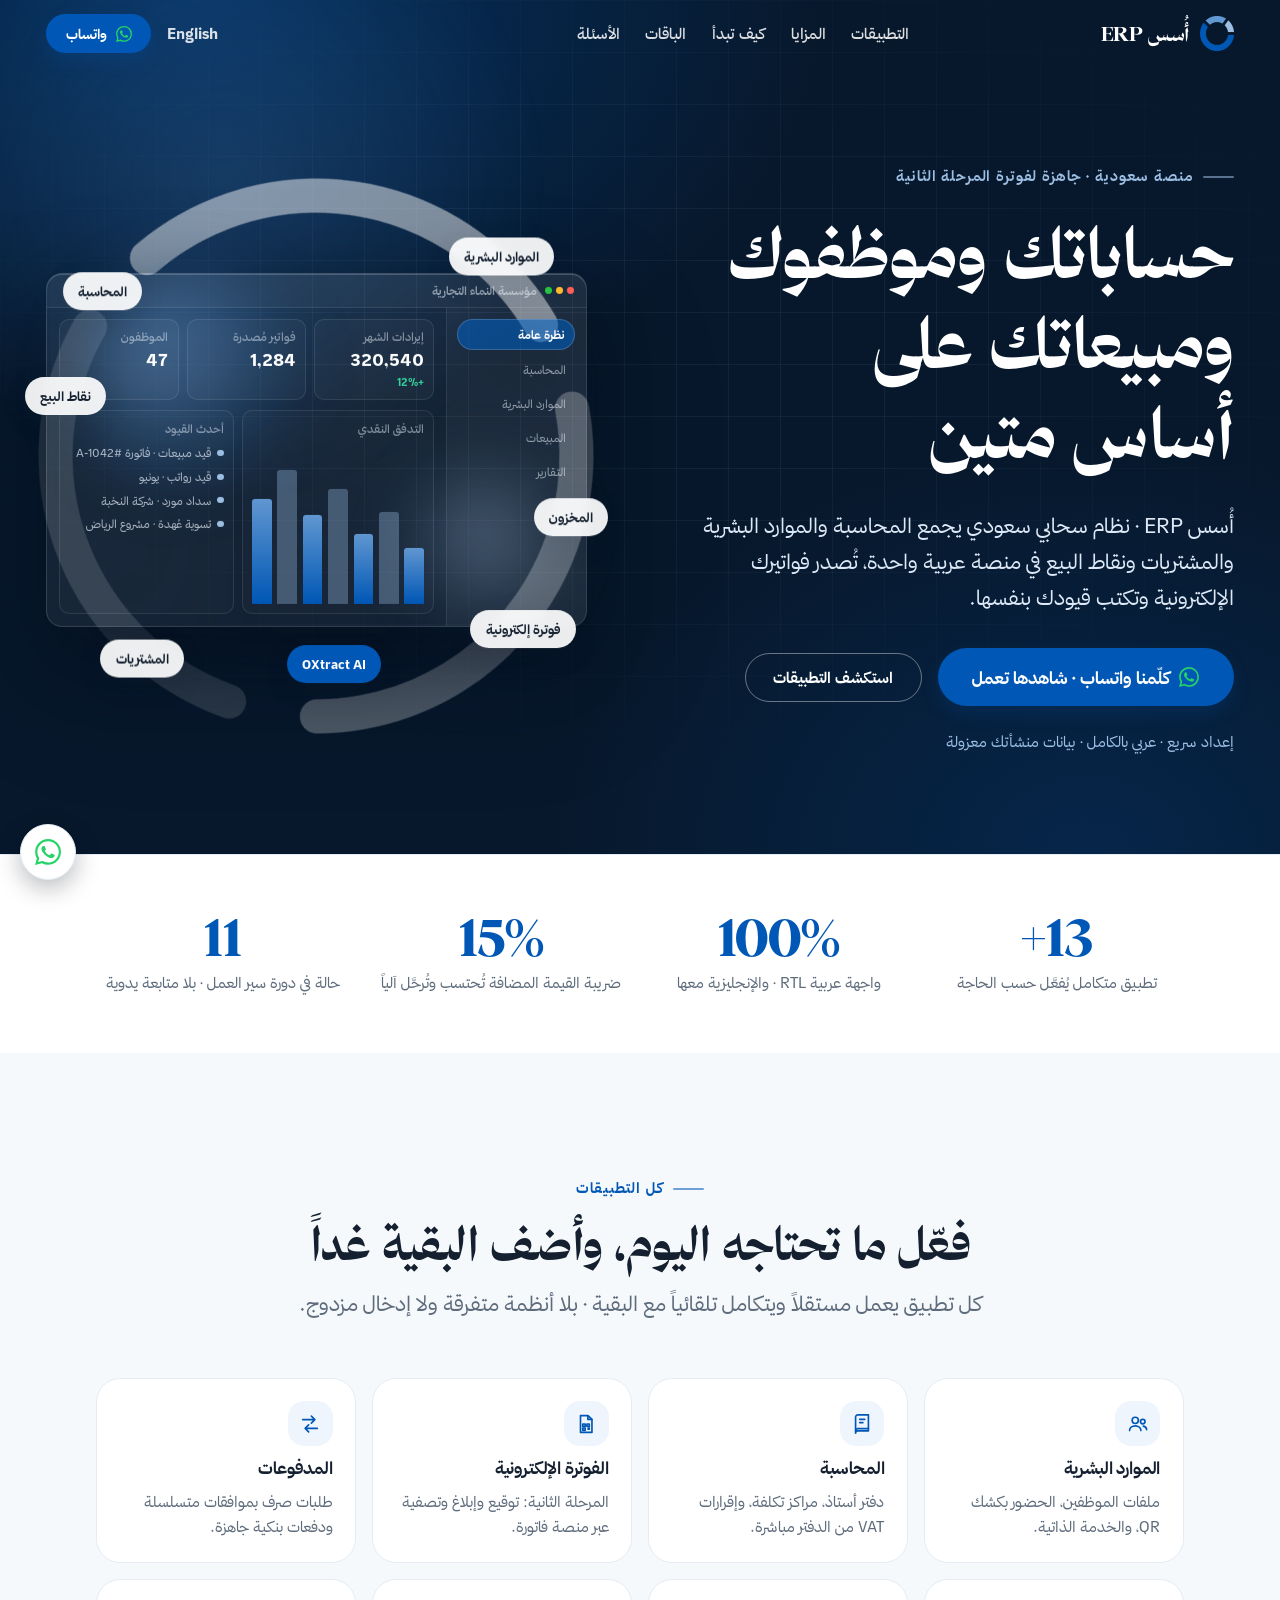
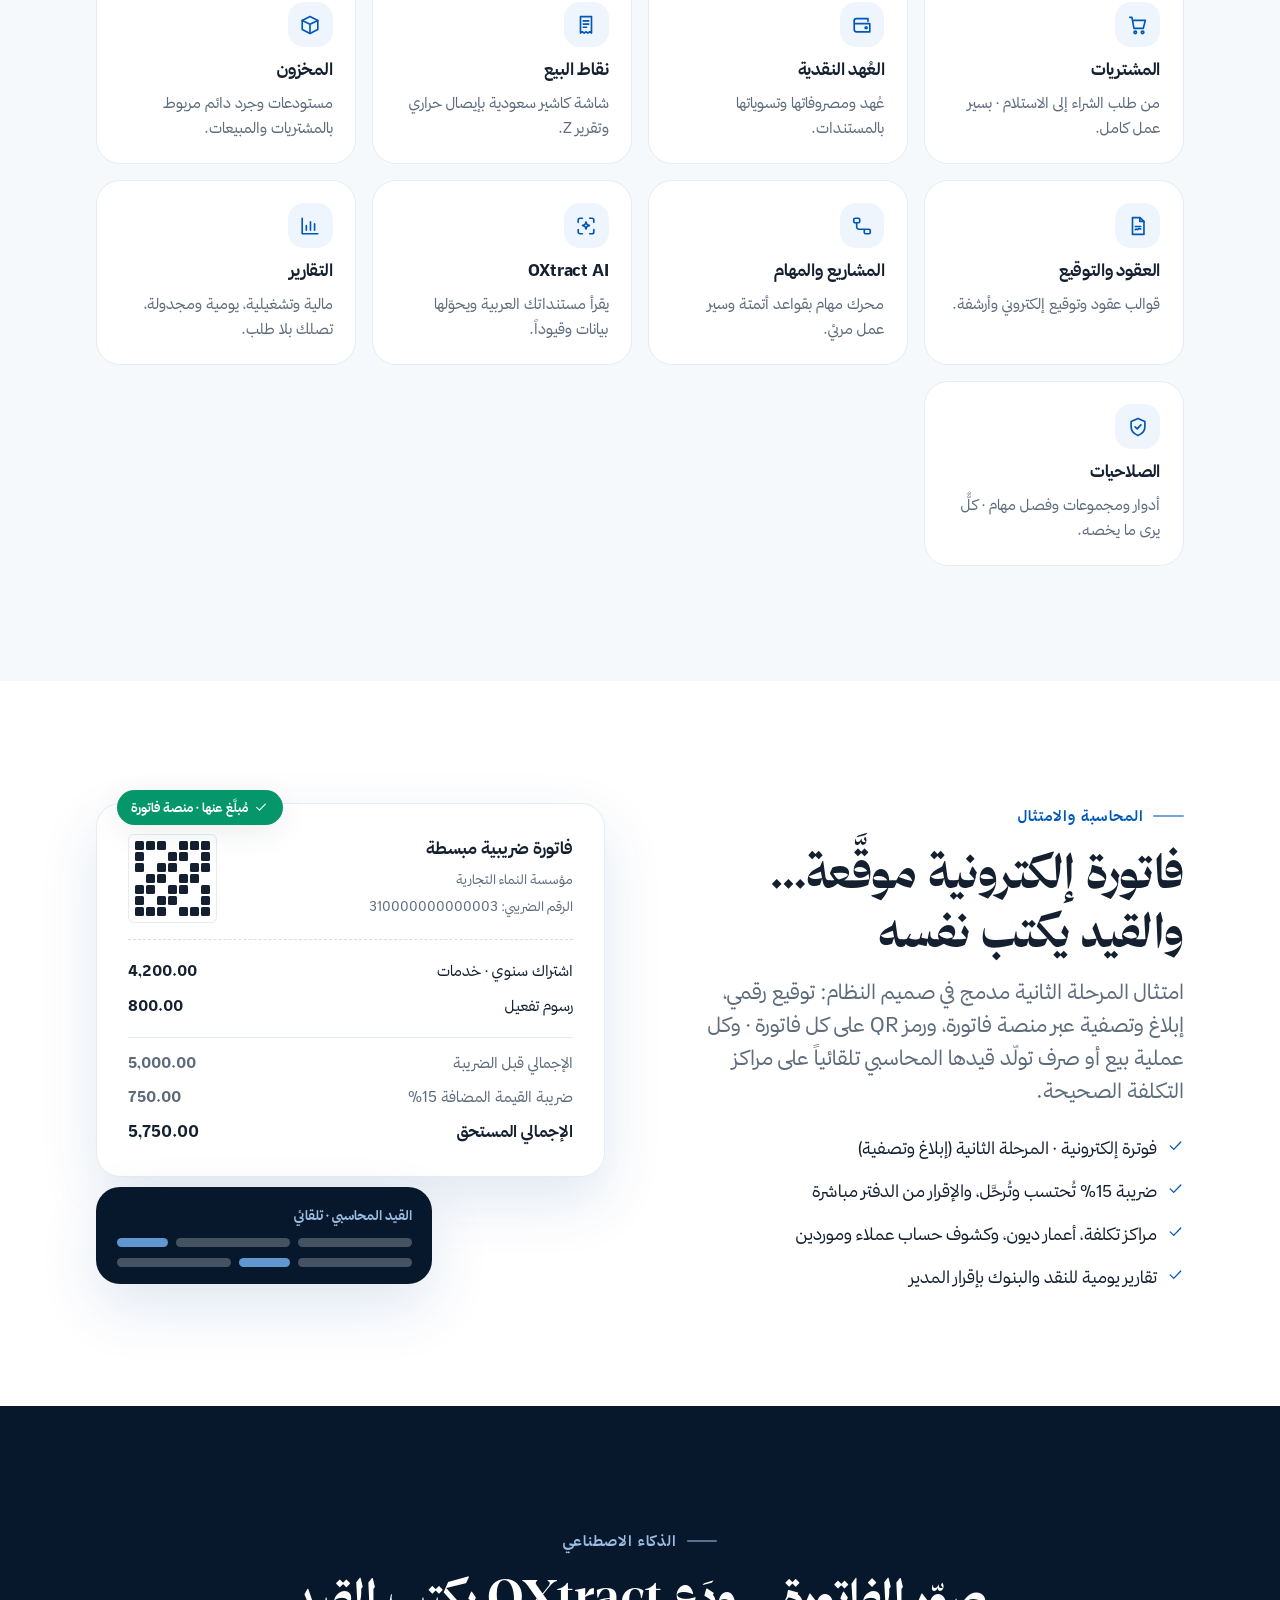
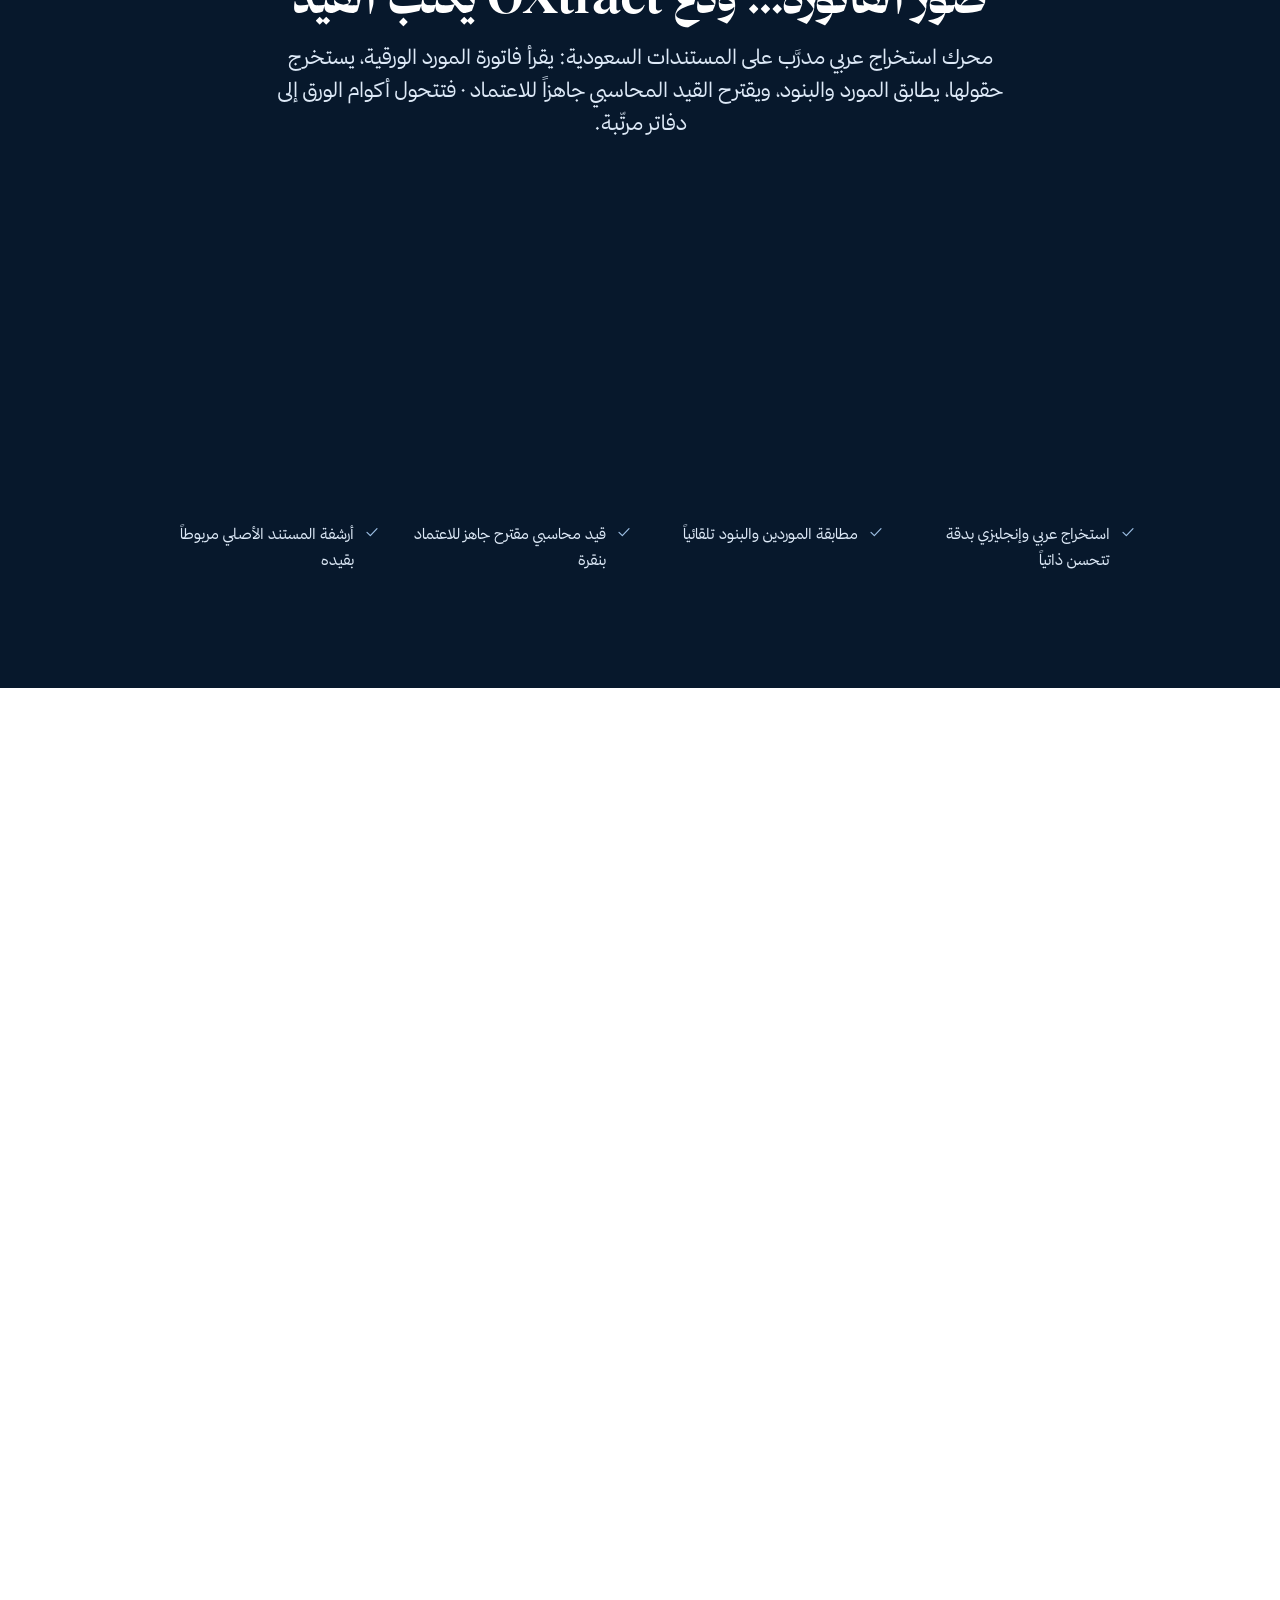
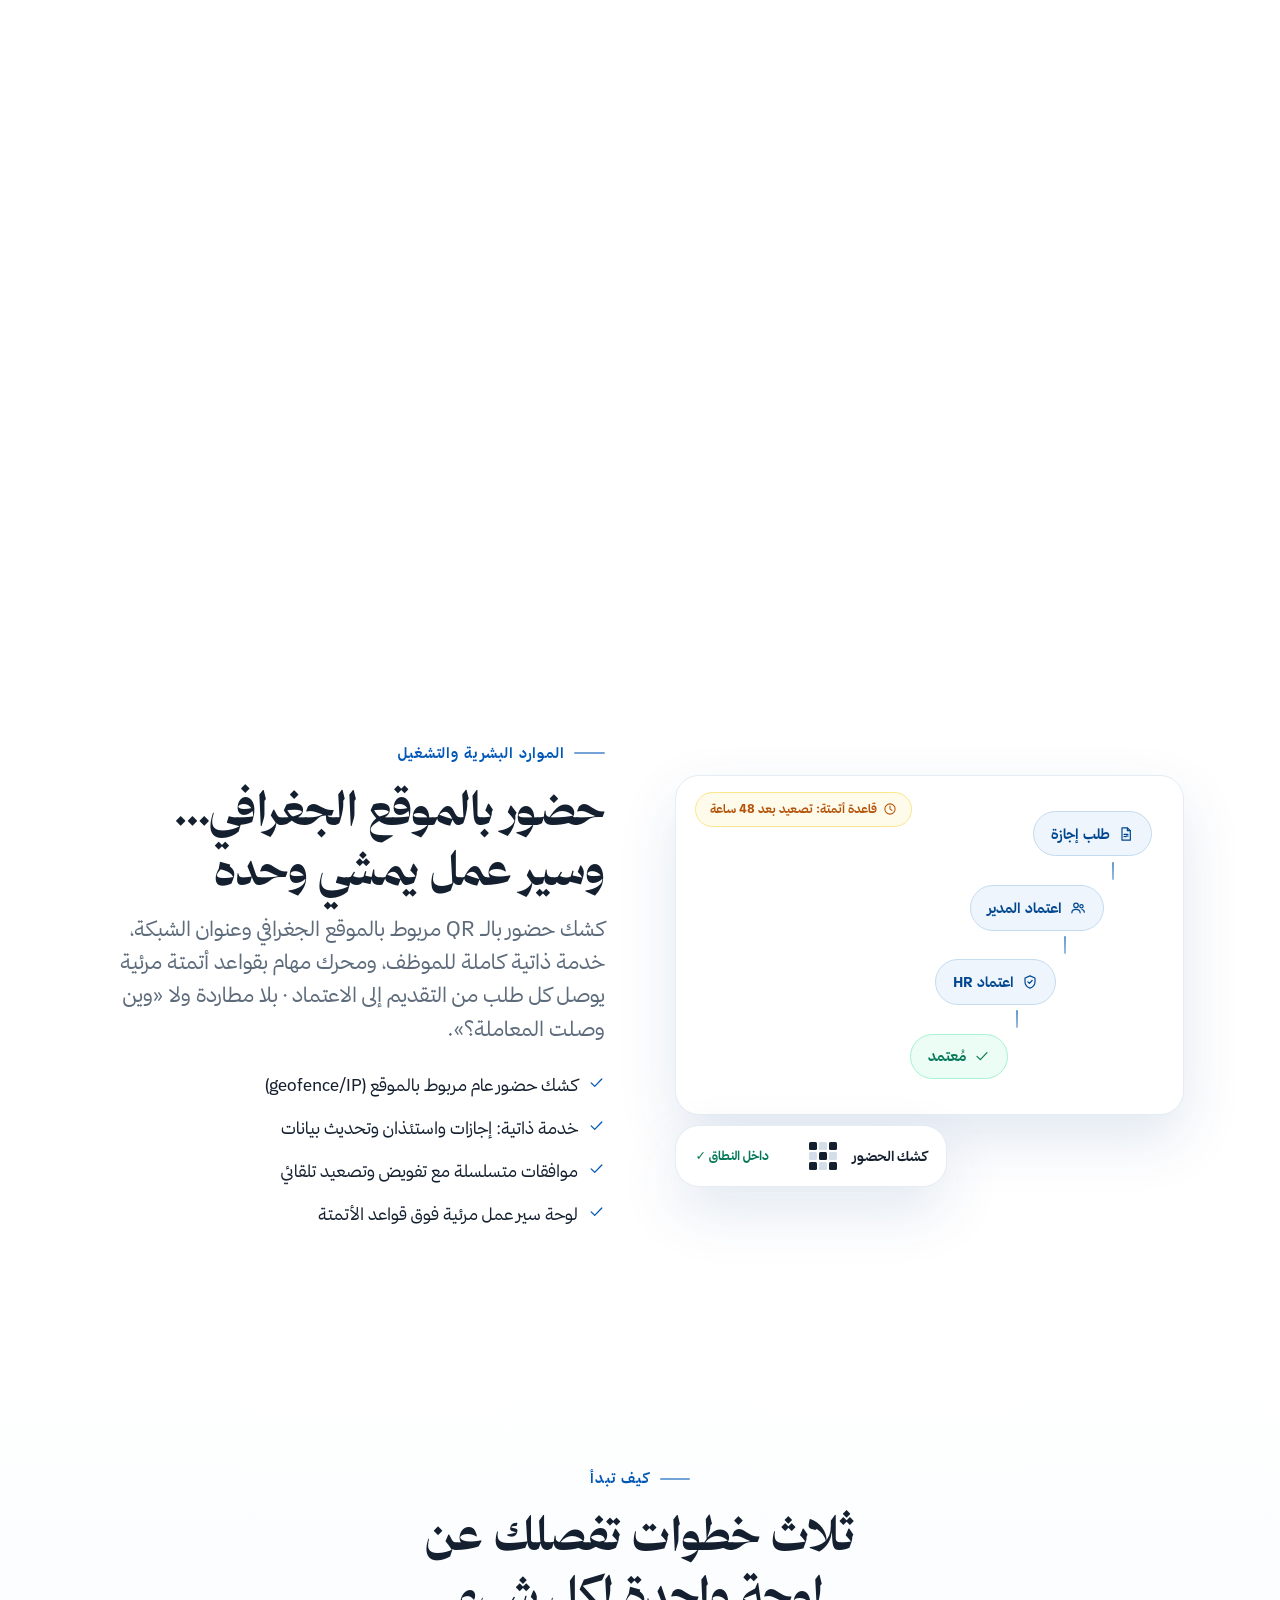
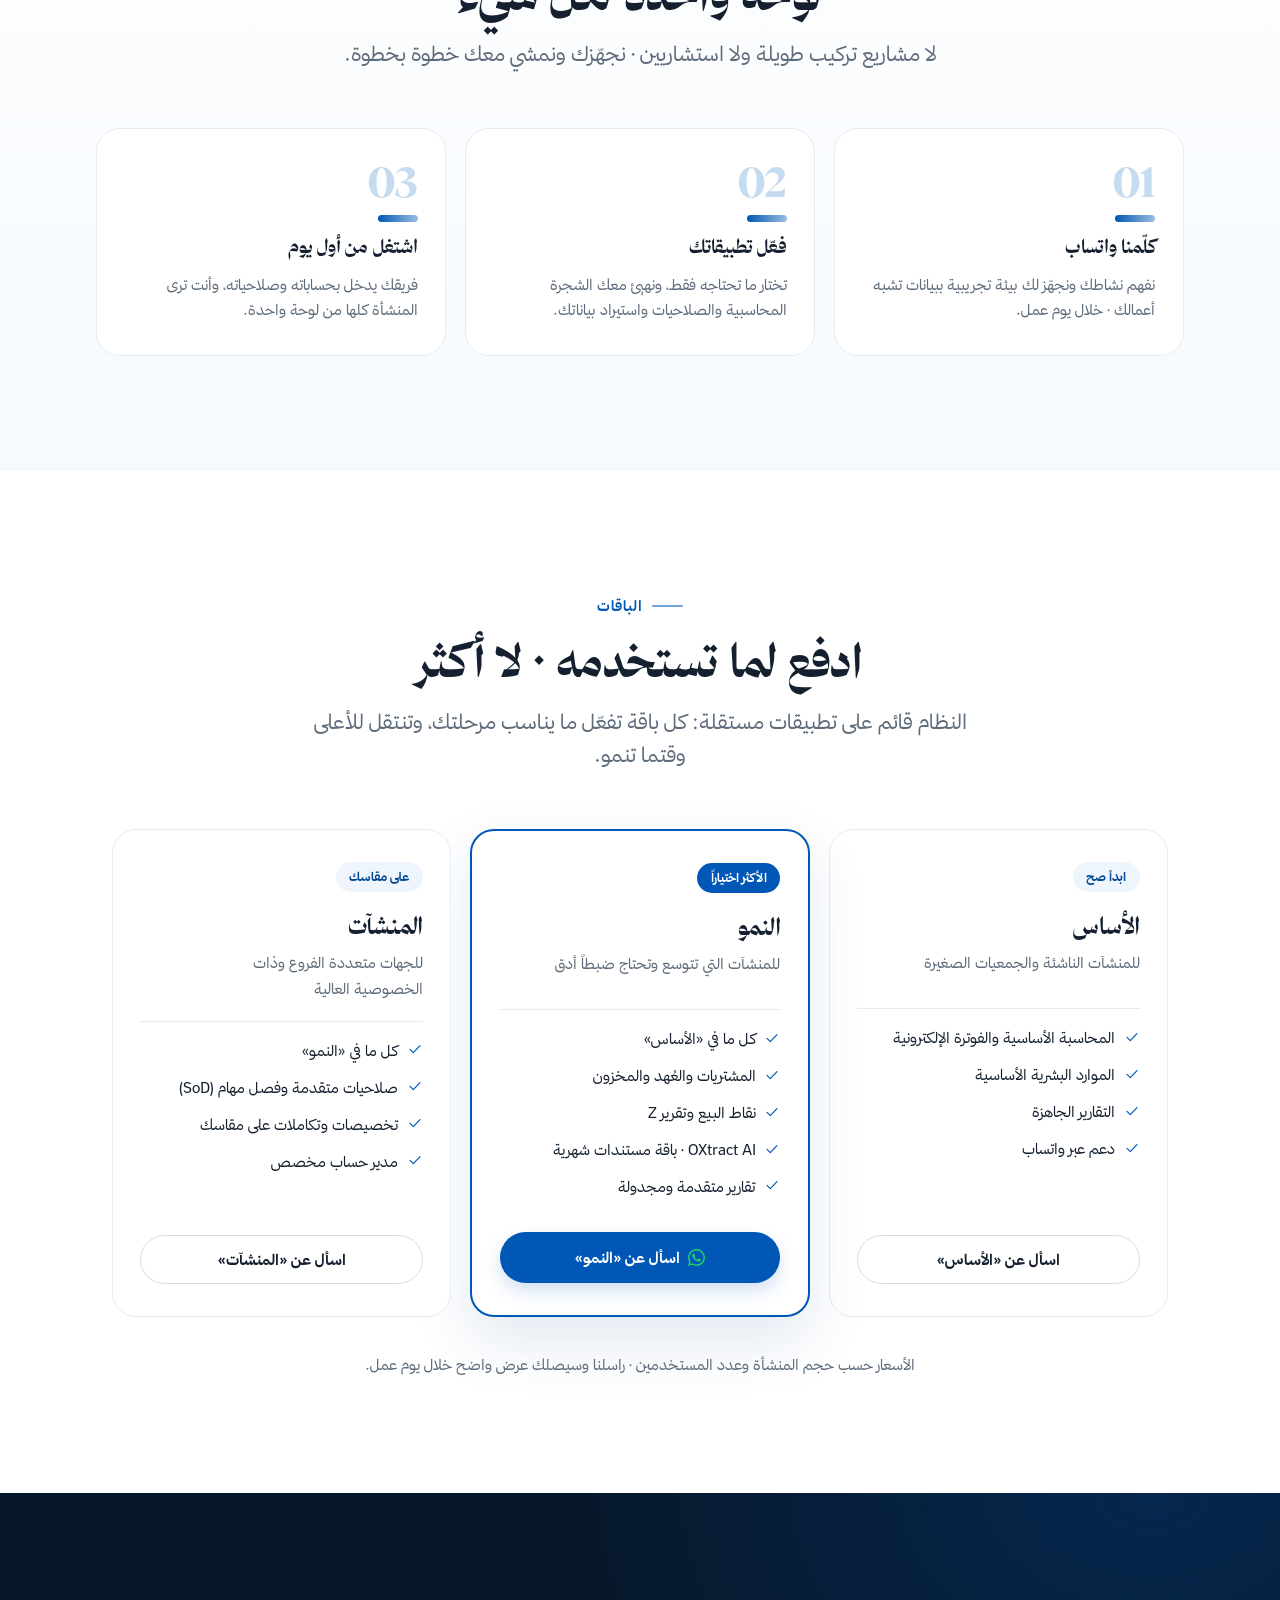
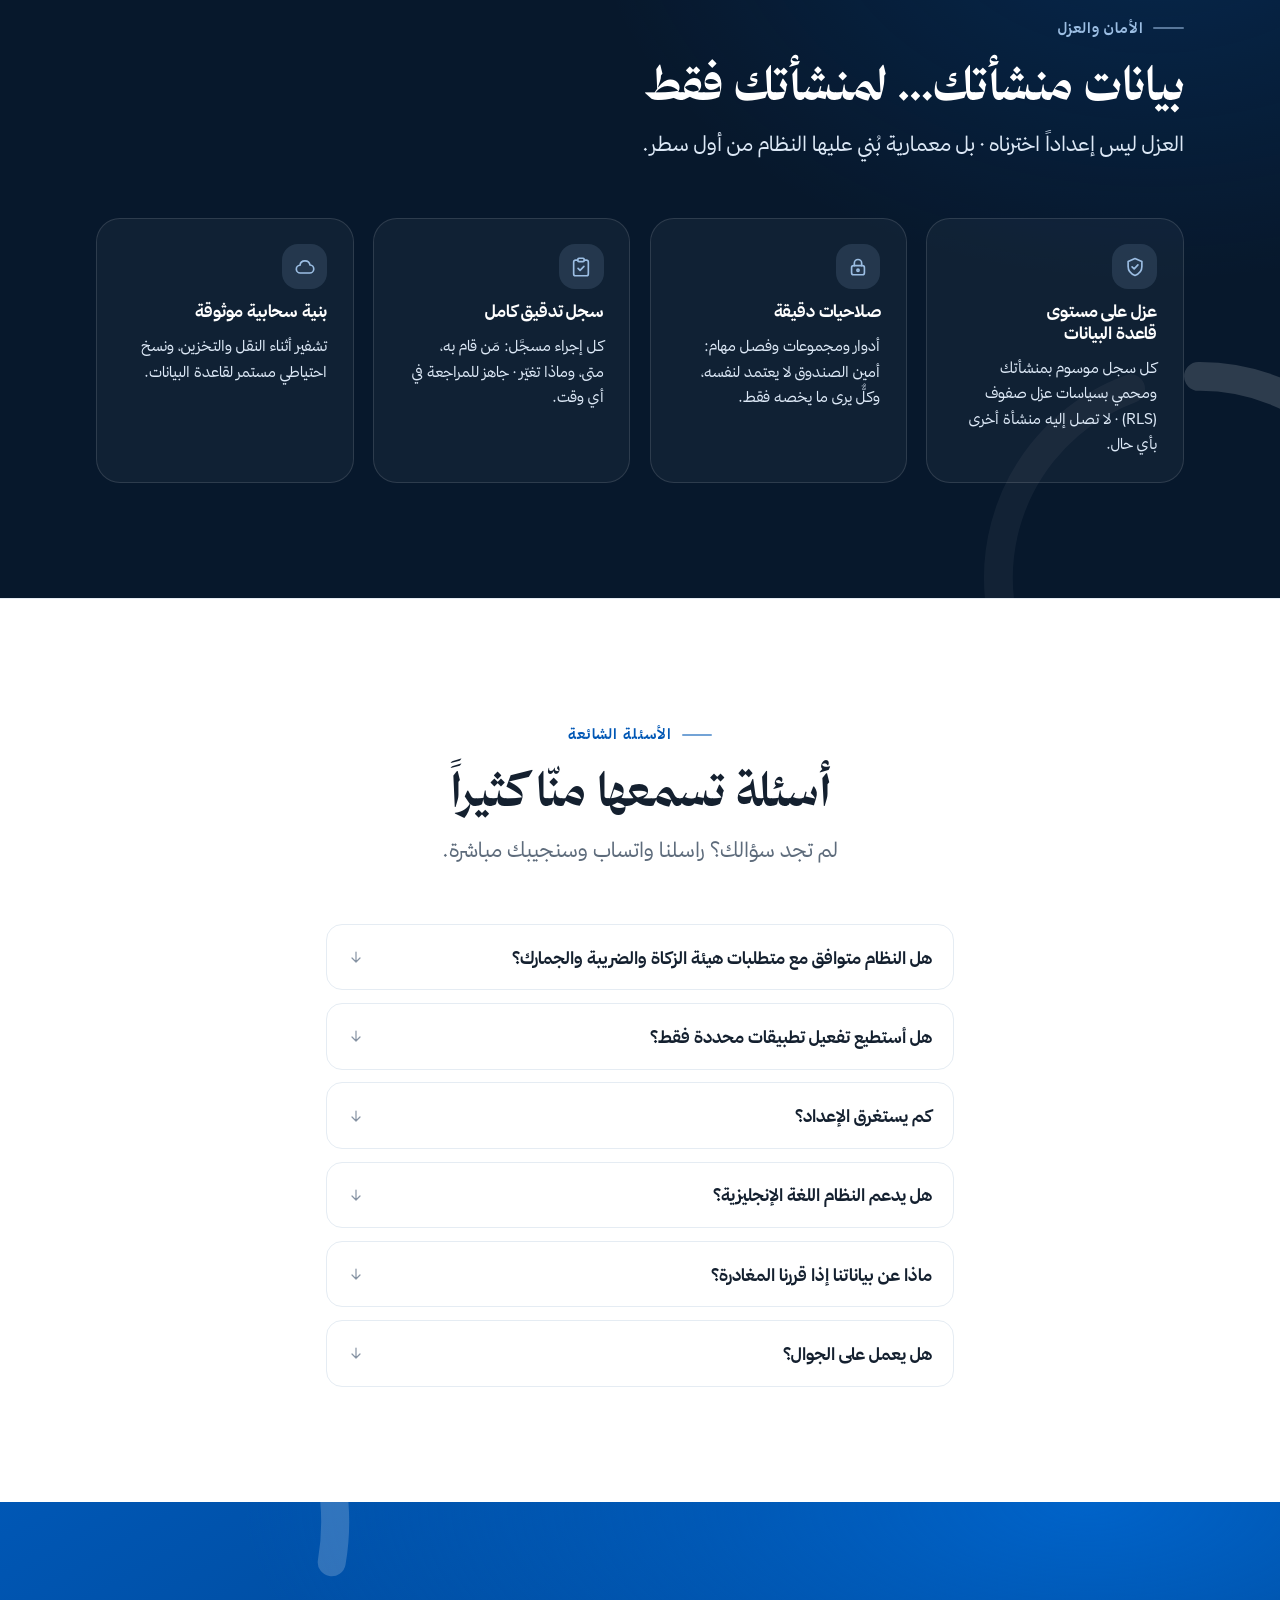
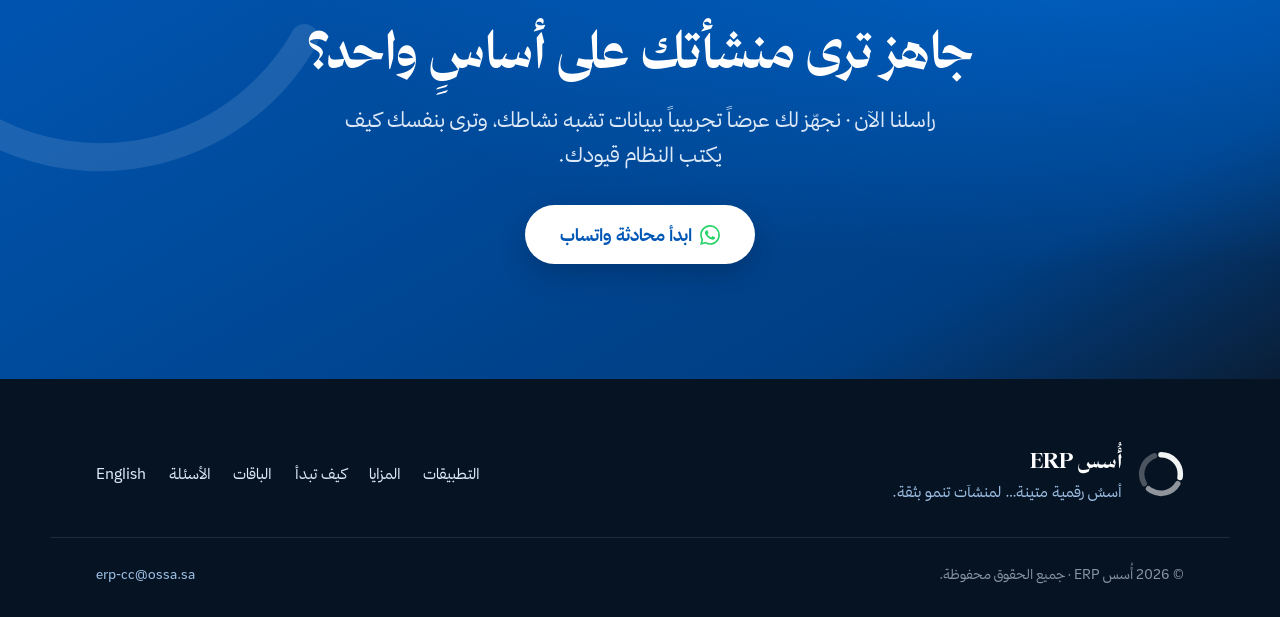
==== commit ec509f7f: "Deploy landing from ososERP@c4b568c83b742cab491f8e90e0ad82e224eb58db aymanalburaidi/ososERP@c4b568c8" ====
--- a/index.html
+++ b/index.html
@@ -1 +1 @@
-<!DOCTYPE html><html lang="ar" dir="rtl" data-astro-cid-5hce7sga> <head><meta charset="utf-8"><meta name="viewport" content="width=device-width, initial-scale=1"><title>أُسس ERP · نظام إدارة منشآت سحابي سعودي: محاسبة وفوترة إلكترونية وموارد بشرية بالعربي</title><meta name="description" content="منصة سعودية متكاملة للشركات الصغيرة والجمعيات: محاسبة وفوترة إلكترونية جاهزة للمرحلة الثانية، موارد بشرية وحضور، مشتريات وعُهد ومخزون ونقاط بيع، مع OXtract AI لاستخراج المستندات آلياً. عربية أولاً RTL."><link rel="canonical" href="https://erp.ossa.sa/"><link rel="alternate" hreflang="en" href="https://erp.ossa.sa/en"><link rel="alternate" hreflang="ar" href="https://erp.ossa.sa/"><link rel="alternate" hreflang="x-default" href="https://erp.ossa.sa/"><meta name="theme-color" content="#0057b5"><link rel="icon" type="image/png" sizes="32x32" href="/brand/favicon-32.png"><link rel="icon" type="image/png" sizes="256x256" href="/brand/favicon-256.png"><link rel="apple-touch-icon" href="/brand/apple-touch-icon.png"><meta property="og:type" content="website"><meta property="og:locale" content="ar_SA"><meta property="og:site_name" content="أُسس ERP"><meta property="og:title" content="أُسس ERP · نظام إدارة منشآت سحابي سعودي: محاسبة وفوترة إلكترونية وموارد بشرية بالعربي"><meta property="og:description" content="منصة سعودية متكاملة للشركات الصغيرة والجمعيات: محاسبة وفوترة إلكترونية جاهزة للمرحلة الثانية، موارد بشرية وحضور، مشتريات وعُهد ومخزون ونقاط بيع، مع OXtract AI لاستخراج المستندات آلياً. عربية أولاً RTL."><meta property="og:url" content="https://erp.ossa.sa/"><meta property="og:image" content="https://erp.ossa.sa/brand/og-image-erp.png"><meta property="og:image:width" content="1200"><meta property="og:image:height" content="630"><meta name="twitter:card" content="summary_large_image"><meta name="twitter:title" content="أُسس ERP · نظام إدارة منشآت سحابي سعودي: محاسبة وفوترة إلكترونية وموارد بشرية بالعربي"><meta name="twitter:description" content="منصة سعودية متكاملة للشركات الصغيرة والجمعيات: محاسبة وفوترة إلكترونية جاهزة للمرحلة الثانية، موارد بشرية وحضور، مشتريات وعُهد ومخزون ونقاط بيع، مع OXtract AI لاستخراج المستندات آلياً. عربية أولاً RTL."><meta name="twitter:image" content="https://erp.ossa.sa/brand/og-image-erp.png"><link rel="preload" href="/fonts/thamaniah-serif-700.woff2" as="font" type="font/woff2" crossorigin><link rel="preload" href="/fonts/thamaniah-sans-400.woff2" as="font" type="font/woff2" crossorigin><script type="application/ld+json">{"@context":"https://schema.org","@graph":[{"@type":"Organization","@id":"https://erp.ossa.sa/#organization","name":"أُسس ERP","url":"https://erp.ossa.sa","logo":"https://erp.ossa.sa/brand/favicon-256.png","email":"erp-cc@ossa.sa","contactPoint":{"@type":"ContactPoint","email":"erp-cc@ossa.sa","contactType":"sales"}},{"@type":"SoftwareApplication","@id":"https://erp.ossa.sa/#software","name":"أُسس ERP","applicationCategory":"BusinessApplication","operatingSystem":"Web","inLanguage":"ar-SA","description":"منصة سعودية متكاملة للشركات الصغيرة والجمعيات: محاسبة وفوترة إلكترونية جاهزة للمرحلة الثانية، موارد بشرية وحضور، مشتريات وعُهد ومخزون ونقاط بيع، مع OXtract AI لاستخراج المستندات آلياً. عربية أولاً RTL.","url":"https://erp.ossa.sa/","featureList":["الموارد البشرية","المحاسبة","الفوترة الإلكترونية","المدفوعات","المشتريات","العُهد النقدية","نقاط البيع","المخزون","العقود والتوقيع","المشاريع والمهام","OXtract AI","التقارير","الصلاحيات"],"publisher":{"@id":"https://erp.ossa.sa/#organization"}},{"@type":"FAQPage","@id":"https://erp.ossa.sa/#faq","mainEntity":[{"@type":"Question","name":"هل النظام متوافق مع متطلبات هيئة الزكاة والضريبة والجمارك؟","acceptedAnswer":{"@type":"Answer","text":"نعم. الفوترة الإلكترونية للمرحلة الثانية (الربط والإبلاغ والتصفية عبر منصة فاتورة) مدمجة في النظام، مع رمز QR على كل فاتورة واحتساب ضريبة القيمة المضافة 15% وترحيلها آلياً."}},{"@type":"Question","name":"هل أستطيع تفعيل تطبيقات محددة فقط؟","acceptedAnswer":{"@type":"Answer","text":"نعم · النظام قائم على تطبيقات مستقلة بالكامل. تبدأ بما تحتاجه (مثلاً المحاسبة والموارد البشرية) وتضيف البقية لاحقاً، وتدفع لما تفعّله فقط."}},{"@type":"Question","name":"كم يستغرق الإعداد؟","acceptedAnswer":{"@type":"Answer","text":"بيئة تجريبية خلال يوم عمل، وإطلاق فعلي خلال أيام حسب جاهزية بياناتك · ولدينا مركز استيراد يساعدك على نقل بياناتك الحالية."}},{"@type":"Question","name":"هل يدعم النظام اللغة الإنجليزية؟","acceptedAnswer":{"@type":"Answer","text":"المنصة عربية أولاً (RTL من الجذر لا ترجمة فوقية)، وتدعم الإنجليزية للفرق ثنائية اللغة."}},{"@type":"Question","name":"ماذا عن بياناتنا إذا قررنا المغادرة؟","acceptedAnswer":{"@type":"Answer","text":"بياناتك ملكك دائماً · تحصل على تصدير كامل لبياناتك عند الطلب، بصيغ قياسية قابلة للاستخدام."}},{"@type":"Question","name":"هل يعمل على الجوال؟","acceptedAnswer":{"@type":"Answer","text":"يعمل من أي متصفح حديث بلا تركيب، وواجهات الموظف (الحضور والطلبات) مصممة أساساً للجوال."}}]}]}</script><link rel="stylesheet" href="/_astro/config.BWMqVxCR.css"><link rel="stylesheet" href="/_astro/FinalCta.BDg4EhtH.css"></head> <body data-astro-cid-5hce7sga> <a href="#main" class="skip-link" data-astro-cid-5hce7sga>تجاوز إلى المحتوى</a> <header class="site-header" data-header data-astro-cid-ctg3m53h> <div class="container container--wide site-header__inner" data-astro-cid-ctg3m53h> <a class="site-header__brand" href="/" aria-label="أُسس ERP" data-astro-cid-ctg3m53h> <img src="/brand/mark.webp" alt="" width="34" height="35" loading="eager" data-astro-cid-ctg3m53h> <span class="site-header__wordmark" data-astro-cid-ctg3m53h>أُسس ERP</span> </a> <nav class="site-header__nav" aria-label="أقسام الصفحة" data-astro-cid-ctg3m53h> <a href="#modules" data-astro-cid-ctg3m53h>التطبيقات</a><a href="#features" data-astro-cid-ctg3m53h>المزايا</a><a href="#how" data-astro-cid-ctg3m53h>كيف تبدأ</a><a href="#pricing" data-astro-cid-ctg3m53h>الباقات</a><a href="#faq" data-astro-cid-ctg3m53h>الأسئلة</a> </nav> <div class="site-header__actions" data-astro-cid-ctg3m53h> <a class="site-header__lang" href="/en" data-lang-switch="/en" rel="alternate" data-astro-cid-ctg3m53h> English </a> <a class="btn btn--whatsapp site-header__cta" href="https://wa.me/966556849009?text=%D9%85%D8%B1%D8%AD%D8%A8%D8%A7%D9%8B!%20%D8%A3%D8%B1%D8%BA%D8%A8%20%D8%A8%D8%A7%D9%84%D8%A7%D8%B3%D8%AA%D9%81%D8%B3%D8%A7%D8%B1%20%D8%B9%D9%86%20%D9%85%D9%86%D8%B5%D8%A9%20%D8%A3%D9%8F%D8%B3%D8%B3%20ERP." target="_blank" rel="noopener" data-astro-cid-ctg3m53h> <svg width="16" height="16" viewBox="0 0 24 24" fill="currentColor" stroke="none" stroke-width="1.8" stroke-linecap="round" stroke-linejoin="round" aria-hidden="true"><path d="M17.472 14.382c-.297-.149-1.758-.867-2.03-.967-.273-.099-.471-.148-.67.15-.197.297-.767.966-.94 1.164-.173.199-.347.223-.644.075-.297-.15-1.255-.463-2.39-1.475-.883-.788-1.48-1.761-1.653-2.059-.173-.297-.018-.458.13-.606.134-.133.297-.347.446-.52.149-.174.198-.298.297-.497.1-.198.05-.371-.025-.52-.075-.149-.669-1.612-.916-2.207-.242-.579-.487-.5-.669-.51-.173-.008-.371-.01-.57-.01-.198 0-.52.074-.792.372-.272.297-1.04 1.016-1.04 2.479 0 1.462 1.065 2.875 1.213 3.074.149.198 2.096 3.2 5.077 4.487.709.306 1.262.489 1.694.625.712.227 1.36.195 1.871.118.571-.085 1.758-.719 2.006-1.413.248-.694.248-1.289.173-1.413-.074-.124-.272-.198-.57-.347m-5.421 7.403h-.004a9.87 9.87 0 0 1-5.031-1.378l-.361-.214-3.741.982.998-3.648-.235-.374a9.86 9.86 0 0 1-1.51-5.26c.001-5.45 4.436-9.884 9.888-9.884 2.64 0 5.122 1.03 6.988 2.898a9.825 9.825 0 0 1 2.893 6.994c-.003 5.45-4.437 9.884-9.885 9.884m8.413-18.297A11.815 11.815 0 0 0 12.05 0C5.495 0 .16 5.335.157 11.892c0 2.096.547 4.142 1.588 5.945L.057 24l6.305-1.654a11.882 11.882 0 0 0 5.683 1.448h.005c6.554 0 11.89-5.335 11.893-11.893a11.821 11.821 0 0 0-3.48-8.413z"/></svg> <span data-astro-cid-ctg3m53h>واتساب</span> </a> </div> </div> </header> <script type="module">const l=document.querySelector("[data-header]"),t=()=>l?.classList.toggle("is-scrolled",window.scrollY>24);t();addEventListener("scroll",t,{passive:!0});document.querySelectorAll("[data-lang-switch]").forEach(e=>{e.addEventListener("click",()=>{e.href=(e.dataset.langSwitch||"/")+location.hash})});</script> <main id="main" data-astro-cid-5hce7sga>  <section class="hero section--navy" aria-labelledby="hero-title" data-astro-cid-anhloy43> <div class="hero__grid" aria-hidden="true" data-astro-cid-anhloy43></div> <div class="hero__glow" aria-hidden="true" data-astro-cid-anhloy43></div> <div class="container container--wide hero__inner" data-astro-cid-anhloy43> <div class="hero__copy" data-astro-cid-anhloy43> <p class="eyebrow" data-hero-fade data-astro-cid-anhloy43>منصة سعودية · جاهزة لفوترة المرحلة الثانية</p> <h1 class="hero__title" id="hero-title" data-hero-title data-astro-cid-anhloy43> <span class="hero__line" data-astro-cid-anhloy43>حساباتك وموظفوك ومبيعاتك</span> <span class="hero__line hero__line--em" data-astro-cid-anhloy43>على أساسٍ متين</span> </h1> <p class="hero__subhead" data-hero-fade data-astro-cid-anhloy43>أُسس ERP · نظام سحابي سعودي يجمع المحاسبة والموارد البشرية والمشتريات ونقاط البيع في منصة عربية واحدة، تُصدر فواتيرك الإلكترونية وتكتب قيودك بنفسها.</p> <div class="hero__ctas" data-hero-fade data-astro-cid-anhloy43> <a class="btn btn--whatsapp btn--lg " href="https://wa.me/966556849009?text=%D9%85%D8%B1%D8%AD%D8%A8%D8%A7%D9%8B!%20%D8%A3%D8%B1%D8%BA%D8%A8%20%D8%A8%D9%85%D8%B4%D8%A7%D9%87%D8%AF%D8%A9%20%D8%B9%D8%B1%D8%B6%20%D8%AA%D8%AC%D8%B1%D9%8A%D8%A8%D9%8A%20%D9%84%D9%85%D9%86%D8%B5%D8%A9%20%D8%A3%D9%8F%D8%B3%D8%B3%20ERP." target="_blank" rel="noopener"> <svg width="20" height="20" viewBox="0 0 24 24" fill="currentColor" stroke="none" stroke-width="1.8" stroke-linecap="round" stroke-linejoin="round" aria-hidden="true"><path d="M17.472 14.382c-.297-.149-1.758-.867-2.03-.967-.273-.099-.471-.148-.67.15-.197.297-.767.966-.94 1.164-.173.199-.347.223-.644.075-.297-.15-1.255-.463-2.39-1.475-.883-.788-1.48-1.761-1.653-2.059-.173-.297-.018-.458.13-.606.134-.133.297-.347.446-.52.149-.174.198-.298.297-.497.1-.198.05-.371-.025-.52-.075-.149-.669-1.612-.916-2.207-.242-.579-.487-.5-.669-.51-.173-.008-.371-.01-.57-.01-.198 0-.52.074-.792.372-.272.297-1.04 1.016-1.04 2.479 0 1.462 1.065 2.875 1.213 3.074.149.198 2.096 3.2 5.077 4.487.709.306 1.262.489 1.694.625.712.227 1.36.195 1.871.118.571-.085 1.758-.719 2.006-1.413.248-.694.248-1.289.173-1.413-.074-.124-.272-.198-.57-.347m-5.421 7.403h-.004a9.87 9.87 0 0 1-5.031-1.378l-.361-.214-3.741.982.998-3.648-.235-.374a9.86 9.86 0 0 1-1.51-5.26c.001-5.45 4.436-9.884 9.888-9.884 2.64 0 5.122 1.03 6.988 2.898a9.825 9.825 0 0 1 2.893 6.994c-.003 5.45-4.437 9.884-9.885 9.884m8.413-18.297A11.815 11.815 0 0 0 12.05 0C5.495 0 .16 5.335.157 11.892c0 2.096.547 4.142 1.588 5.945L.057 24l6.305-1.654a11.882 11.882 0 0 0 5.683 1.448h.005c6.554 0 11.89-5.335 11.893-11.893a11.821 11.821 0 0 0-3.48-8.413z"/></svg> <span>كلّمنا واتساب · شاهدها تعمل</span> </a> <a class="btn btn--ghost" href="#modules" data-astro-cid-anhloy43>استكشف التطبيقات</a> </div> <p class="hero__trust" data-hero-fade data-astro-cid-anhloy43>إعداد سريع · عربي بالكامل · بيانات منشأتك معزولة</p> </div> <div class="hero__visual" data-astro-cid-anhloy43> <div class="hero__ring" data-hero-ring data-astro-cid-anhloy43> <svg class="ring-mark " width="620" height="620" viewBox="0 0 100 100" fill="none" aria-hidden="true" data-ring> <circle cx="50" cy="50" r="42" pathLength="360" stroke="rgba(255,255,255,0.95)" stroke-width="5.5" stroke-linecap="round" stroke-dasharray="100 260" transform="rotate(-90 50 50)" data-ring-arc="0"></circle><circle cx="50" cy="50" r="42" pathLength="360" stroke="rgba(255,255,255,0.55)" stroke-width="5.5" stroke-linecap="round" stroke-dasharray="100 260" transform="rotate(30 50 50)" data-ring-arc="1"></circle><circle cx="50" cy="50" r="42" pathLength="360" stroke="rgba(255,255,255,0.28)" stroke-width="5.5" stroke-linecap="round" stroke-dasharray="100 260" transform="rotate(150 50 50)" data-ring-arc="2"></circle> </svg> </div> <!-- كرات لونية ناعمة يلتقطها الزجاج فيتشابك مع الخلفية --> <span class="hero__orb hero__orb--1" aria-hidden="true" data-astro-cid-anhloy43></span> <span class="hero__orb hero__orb--2" aria-hidden="true" data-astro-cid-anhloy43></span> <div class="hero__mockup-wrap" data-hero-mockup-wrap data-astro-cid-anhloy43> <div class="mock" data-hero-mockup data-astro-cid-apsyvq6c> <div class="mock__bar" data-astro-cid-apsyvq6c> <span class="mock__dots" aria-hidden="true" data-astro-cid-apsyvq6c><i data-astro-cid-apsyvq6c></i><i data-astro-cid-apsyvq6c></i><i data-astro-cid-apsyvq6c></i></span> <span class="mock__title" data-astro-cid-apsyvq6c>مؤسسة النماء التجارية</span> </div> <div class="mock__body" data-astro-cid-apsyvq6c> <aside class="mock__side" aria-hidden="true" data-astro-cid-apsyvq6c> <span class="is-active" data-astro-cid-apsyvq6c>نظرة عامة</span><span class data-astro-cid-apsyvq6c>المحاسبة</span><span class data-astro-cid-apsyvq6c>الموارد البشرية</span><span class data-astro-cid-apsyvq6c>المبيعات</span><span class data-astro-cid-apsyvq6c>التقارير</span> </aside> <div class="mock__main" data-astro-cid-apsyvq6c> <div class="mock__kpis" data-astro-cid-apsyvq6c> <div class="mock__kpi" data-astro-cid-apsyvq6c> <span class="mock__lbl" data-astro-cid-apsyvq6c>إيرادات الشهر</span> <strong class="mock__num" data-astro-cid-apsyvq6c>320,540</strong> <em class="mock__delta" data-astro-cid-apsyvq6c>+12%</em> </div><div class="mock__kpi" data-astro-cid-apsyvq6c> <span class="mock__lbl" data-astro-cid-apsyvq6c>فواتير مُصدرة</span> <strong class="mock__num" data-astro-cid-apsyvq6c>1,284</strong>  </div><div class="mock__kpi" data-astro-cid-apsyvq6c> <span class="mock__lbl" data-astro-cid-apsyvq6c>الموظفون</span> <strong class="mock__num" data-astro-cid-apsyvq6c>47</strong>  </div> </div> <div class="mock__row2" data-astro-cid-apsyvq6c> <div class="mock__chart" data-astro-cid-apsyvq6c> <span class="mock__lbl" data-astro-cid-apsyvq6c>التدفق النقدي</span> <div class="mock__bars" aria-hidden="true" data-astro-cid-apsyvq6c> <i data-chart-bar style="--h:35%" data-astro-cid-apsyvq6c></i><i data-chart-bar style="--h:58%" data-astro-cid-apsyvq6c></i><i data-chart-bar style="--h:44%" data-astro-cid-apsyvq6c></i><i data-chart-bar style="--h:72%" data-astro-cid-apsyvq6c></i><i data-chart-bar style="--h:56%" data-astro-cid-apsyvq6c></i><i data-chart-bar style="--h:84%" data-astro-cid-apsyvq6c></i><i data-chart-bar style="--h:66%" data-astro-cid-apsyvq6c></i> </div> </div> <div class="mock__table" data-astro-cid-apsyvq6c> <span class="mock__lbl" data-astro-cid-apsyvq6c>أحدث القيود</span> <ul data-astro-cid-apsyvq6c> <li class="mock__trow" data-astro-cid-apsyvq6c> <i aria-hidden="true" data-astro-cid-apsyvq6c></i> <span data-astro-cid-apsyvq6c>قيد مبيعات · فاتورة #A-1042</span> </li><li class="mock__trow" data-astro-cid-apsyvq6c> <i aria-hidden="true" data-astro-cid-apsyvq6c></i> <span data-astro-cid-apsyvq6c>قيد رواتب · يونيو</span> </li><li class="mock__trow" data-astro-cid-apsyvq6c> <i aria-hidden="true" data-astro-cid-apsyvq6c></i> <span data-astro-cid-apsyvq6c>سداد مورد · شركة النخبة</span> </li><li class="mock__trow" data-astro-cid-apsyvq6c> <i aria-hidden="true" data-astro-cid-apsyvq6c></i> <span data-astro-cid-apsyvq6c>تسوية عُهدة · مشروع الرياض</span> </li> </ul> </div> </div> </div> </div> </div> </div> <ul class="hero__chips" aria-hidden="true" data-astro-cid-anhloy43> <li class="hero__chip" data-hero-chip data-astro-cid-anhloy43>الموارد البشرية</li><li class="hero__chip" data-hero-chip data-astro-cid-anhloy43>المحاسبة</li><li class="hero__chip" data-hero-chip data-astro-cid-anhloy43>فوترة إلكترونية</li><li class="hero__chip" data-hero-chip data-astro-cid-anhloy43>المشتريات</li><li class="hero__chip" data-hero-chip data-astro-cid-anhloy43>نقاط البيع</li><li class="hero__chip" data-hero-chip data-astro-cid-anhloy43>المخزون</li><li class="hero__chip" data-hero-chip data-astro-cid-anhloy43>OXtract AI</li> </ul> </div> </div> </section> <section class="stats section--divide" aria-label="حقائق المنتج" data-astro-cid-6iz6s32p> <div class="container stats__grid" data-astro-cid-6iz6s32p> <div class="stats__item" data-reveal data-astro-cid-6iz6s32p> <span class="stats__value" data-counter="13" data-suffix="+" data-astro-cid-6iz6s32p> 13+ </span> <span class="stats__label" data-astro-cid-6iz6s32p>تطبيق متكامل يُفعَّل حسب الحاجة</span> </div><div class="stats__item" data-reveal data-astro-cid-6iz6s32p> <span class="stats__value" data-counter="100" data-suffix="%" data-astro-cid-6iz6s32p> 100% </span> <span class="stats__label" data-astro-cid-6iz6s32p>واجهة عربية RTL · والإنجليزية معها</span> </div><div class="stats__item" data-reveal data-astro-cid-6iz6s32p> <span class="stats__value" data-counter="15" data-suffix="%" data-astro-cid-6iz6s32p> 15% </span> <span class="stats__label" data-astro-cid-6iz6s32p>ضريبة القيمة المضافة تُحتسب وتُرحَّل آلياً</span> </div><div class="stats__item" data-reveal data-astro-cid-6iz6s32p> <span class="stats__value" data-counter="11" data-suffix data-astro-cid-6iz6s32p> 11 </span> <span class="stats__label" data-astro-cid-6iz6s32p>حالة في دورة سير العمل · بلا متابعة يدوية</span> </div> </div> </section> <section class="section section--tint" id="modules" aria-labelledby="modules-title" data-astro-cid-2jacfsvr> <div class="container" data-astro-cid-2jacfsvr> <div class="section-head section-head--center" data-reveal data-astro-cid-2jacfsvr> <p class="eyebrow" data-astro-cid-2jacfsvr>كل التطبيقات</p> <h2 class="section-head__title" id="modules-title" data-astro-cid-2jacfsvr>فعّل ما تحتاجه اليوم، وأضف البقية غداً</h2> <p class="section-head__lede" data-astro-cid-2jacfsvr>كل تطبيق يعمل مستقلاً ويتكامل تلقائياً مع البقية · بلا أنظمة متفرقة ولا إدخال مزدوج.</p> </div> <ul class="modules__grid" data-astro-cid-2jacfsvr> <li class="card card--hover modules__card" data-reveal data-astro-cid-2jacfsvr> <span class="modules__icon" data-astro-cid-2jacfsvr> <svg width="22" height="22" viewBox="0 0 24 24" fill="none" stroke="currentColor" stroke-width="1.8" stroke-linecap="round" stroke-linejoin="round" aria-hidden="true"><circle cx="9" cy="8" r="3.4"/><path d="M2.8 19.2c0-3.1 2.8-5.2 6.2-5.2s6.2 2.1 6.2 5.2"/><circle cx="17.2" cy="9.4" r="2.5"/><path d="M17.8 14.3c2.1.4 3.6 1.9 3.6 3.9"/></svg> </span> <h3 class="modules__name" data-astro-cid-2jacfsvr>الموارد البشرية</h3> <p class="modules__blurb" data-astro-cid-2jacfsvr>ملفات الموظفين، الحضور بكشك QR، والخدمة الذاتية.</p> </li><li class="card card--hover modules__card" data-reveal data-astro-cid-2jacfsvr> <span class="modules__icon" data-astro-cid-2jacfsvr> <svg width="22" height="22" viewBox="0 0 24 24" fill="none" stroke="currentColor" stroke-width="1.8" stroke-linecap="round" stroke-linejoin="round" aria-hidden="true"><path d="M5 4.5A2.5 2.5 0 0 1 7.5 2H19v17.5H7.5A2.5 2.5 0 0 0 5 22V4.5z"/><path d="M5 19.5A2.5 2.5 0 0 1 7.5 17H19"/><path d="M9.5 7h5.5M9.5 10.5h3.5"/></svg> </span> <h3 class="modules__name" data-astro-cid-2jacfsvr>المحاسبة</h3> <p class="modules__blurb" data-astro-cid-2jacfsvr>دفتر أستاذ، مراكز تكلفة، وإقرارات VAT من الدفتر مباشرة.</p> </li><li class="card card--hover modules__card" data-reveal data-astro-cid-2jacfsvr> <span class="modules__icon" data-astro-cid-2jacfsvr> <svg width="22" height="22" viewBox="0 0 24 24" fill="none" stroke="currentColor" stroke-width="1.8" stroke-linecap="round" stroke-linejoin="round" aria-hidden="true"><path d="M6 2.8h8.2L18.5 7v14.2H6V2.8z"/><path d="M14 3v4h4.3"/><rect x="8.5" y="12" width="2.6" height="2.6"/><rect x="13" y="12" width="2.6" height="2.6"/><rect x="8.5" y="16.4" width="2.6" height="2.6"/><path d="M14.3 16.4h1.3v1.3h-1.3z"/></svg> </span> <h3 class="modules__name" data-astro-cid-2jacfsvr>الفوترة الإلكترونية</h3> <p class="modules__blurb" data-astro-cid-2jacfsvr>المرحلة الثانية: توقيع وإبلاغ وتصفية عبر منصة فاتورة.</p> </li><li class="card card--hover modules__card" data-reveal data-astro-cid-2jacfsvr> <span class="modules__icon" data-astro-cid-2jacfsvr> <svg width="22" height="22" viewBox="0 0 24 24" fill="none" stroke="currentColor" stroke-width="1.8" stroke-linecap="round" stroke-linejoin="round" aria-hidden="true"><path d="M4 7.2h12.5M13.5 3.4l3.8 3.8-3.8 3.8"/><path d="M20 16.8H7.5M10.5 13l-3.8 3.8 3.8 3.8"/></svg> </span> <h3 class="modules__name" data-astro-cid-2jacfsvr>المدفوعات</h3> <p class="modules__blurb" data-astro-cid-2jacfsvr>طلبات صرف بموافقات متسلسلة ودفعات بنكية جاهزة.</p> </li><li class="card card--hover modules__card" data-reveal data-astro-cid-2jacfsvr> <span class="modules__icon" data-astro-cid-2jacfsvr> <svg width="22" height="22" viewBox="0 0 24 24" fill="none" stroke="currentColor" stroke-width="1.8" stroke-linecap="round" stroke-linejoin="round" aria-hidden="true"><circle cx="9" cy="20" r="1.4"/><circle cx="17" cy="20" r="1.4"/><path d="M3 3.6h2.4l2.2 12h10.2l2.2-8.6H6.2"/></svg> </span> <h3 class="modules__name" data-astro-cid-2jacfsvr>المشتريات</h3> <p class="modules__blurb" data-astro-cid-2jacfsvr>من طلب الشراء إلى الاستلام · بسير عمل كامل.</p> </li><li class="card card--hover modules__card" data-reveal data-astro-cid-2jacfsvr> <span class="modules__icon" data-astro-cid-2jacfsvr> <svg width="22" height="22" viewBox="0 0 24 24" fill="none" stroke="currentColor" stroke-width="1.8" stroke-linecap="round" stroke-linejoin="round" aria-hidden="true"><path d="M3.5 7.5A2.5 2.5 0 0 1 6 5h12.5v3"/><path d="M3.5 7.5V17A2.5 2.5 0 0 0 6 19.5h14.5v-9H3.5z"/><circle cx="16.5" cy="15" r="1.1"/></svg> </span> <h3 class="modules__name" data-astro-cid-2jacfsvr>العُهد النقدية</h3> <p class="modules__blurb" data-astro-cid-2jacfsvr>عُهد ومصروفاتها وتسوياتها بالمستندات.</p> </li><li class="card card--hover modules__card" data-reveal data-astro-cid-2jacfsvr> <span class="modules__icon" data-astro-cid-2jacfsvr> <svg width="22" height="22" viewBox="0 0 24 24" fill="none" stroke="currentColor" stroke-width="1.8" stroke-linecap="round" stroke-linejoin="round" aria-hidden="true"><path d="M6 2.8h12v18l-2-1.4-2 1.4-2-1.4-2 1.4-2-1.4-2 1.4v-18z"/><path d="M9 7.5h6M9 11h6M9 14.5h3.6"/></svg> </span> <h3 class="modules__name" data-astro-cid-2jacfsvr>نقاط البيع</h3> <p class="modules__blurb" data-astro-cid-2jacfsvr>شاشة كاشير سعودية بإيصال حراري وتقرير Z.</p> </li><li class="card card--hover modules__card" data-reveal data-astro-cid-2jacfsvr> <span class="modules__icon" data-astro-cid-2jacfsvr> <svg width="22" height="22" viewBox="0 0 24 24" fill="none" stroke="currentColor" stroke-width="1.8" stroke-linecap="round" stroke-linejoin="round" aria-hidden="true"><path d="M12 2.8 20.5 7v10L12 21.2 3.5 17V7L12 2.8z"/><path d="M3.5 7 12 11.2 20.5 7M12 11.2v10"/></svg> </span> <h3 class="modules__name" data-astro-cid-2jacfsvr>المخزون</h3> <p class="modules__blurb" data-astro-cid-2jacfsvr>مستودعات وجرد دائم مربوط بالمشتريات والمبيعات.</p> </li><li class="card card--hover modules__card" data-reveal data-astro-cid-2jacfsvr> <span class="modules__icon" data-astro-cid-2jacfsvr> <svg width="22" height="22" viewBox="0 0 24 24" fill="none" stroke="currentColor" stroke-width="1.8" stroke-linecap="round" stroke-linejoin="round" aria-hidden="true"><path d="M6 2.8h8.2L18.5 7v14.2H6V2.8z"/><path d="M14 3v4h4.3"/><path d="M9 12.5h6M9 16c1.2-1.6 2 .9 3.2-.6.8-1 1.4-.2 2.8-.2"/></svg> </span> <h3 class="modules__name" data-astro-cid-2jacfsvr>العقود والتوقيع</h3> <p class="modules__blurb" data-astro-cid-2jacfsvr>قوالب عقود وتوقيع إلكتروني وأرشفة.</p> </li><li class="card card--hover modules__card" data-reveal data-astro-cid-2jacfsvr> <span class="modules__icon" data-astro-cid-2jacfsvr> <svg width="22" height="22" viewBox="0 0 24 24" fill="none" stroke="currentColor" stroke-width="1.8" stroke-linecap="round" stroke-linejoin="round" aria-hidden="true"><rect x="3" y="3.5" width="6.5" height="5" rx="1.4"/><rect x="14.5" y="15.5" width="6.5" height="5" rx="1.4"/><path d="M6.2 8.5v4.5A2.5 2.5 0 0 0 8.7 15.5h5.8"/></svg> </span> <h3 class="modules__name" data-astro-cid-2jacfsvr>المشاريع والمهام</h3> <p class="modules__blurb" data-astro-cid-2jacfsvr>محرك مهام بقواعد أتمتة وسير عمل مرئي.</p> </li><li class="card card--hover modules__card" data-reveal data-astro-cid-2jacfsvr> <span class="modules__icon" data-astro-cid-2jacfsvr> <svg width="22" height="22" viewBox="0 0 24 24" fill="none" stroke="currentColor" stroke-width="1.8" stroke-linecap="round" stroke-linejoin="round" aria-hidden="true"><path d="M3.5 8V5.5a2 2 0 0 1 2-2H8M16 3.5h2.5a2 2 0 0 1 2 2V8M20.5 16v2.5a2 2 0 0 1-2 2H16M8 20.5H5.5a2 2 0 0 1-2-2V16"/><path d="M12 7.6l1.1 2.7 2.7 1.1-2.7 1.1-1.1 2.7-1.1-2.7-2.7-1.1 2.7-1.1L12 7.6z"/></svg> </span> <h3 class="modules__name" data-astro-cid-2jacfsvr>OXtract AI</h3> <p class="modules__blurb" data-astro-cid-2jacfsvr>يقرأ مستنداتك العربية ويحوّلها بيانات وقيوداً.</p> </li><li class="card card--hover modules__card" data-reveal data-astro-cid-2jacfsvr> <span class="modules__icon" data-astro-cid-2jacfsvr> <svg width="22" height="22" viewBox="0 0 24 24" fill="none" stroke="currentColor" stroke-width="1.8" stroke-linecap="round" stroke-linejoin="round" aria-hidden="true"><path d="M3.5 3.5v17h17"/><path d="M8 16.5v-5M12.5 16.5V7.5M17 16.5v-7"/></svg> </span> <h3 class="modules__name" data-astro-cid-2jacfsvr>التقارير</h3> <p class="modules__blurb" data-astro-cid-2jacfsvr>مالية وتشغيلية، يومية ومجدولة، تصلك بلا طلب.</p> </li><li class="card card--hover modules__card" data-reveal data-astro-cid-2jacfsvr> <span class="modules__icon" data-astro-cid-2jacfsvr> <svg width="22" height="22" viewBox="0 0 24 24" fill="none" stroke="currentColor" stroke-width="1.8" stroke-linecap="round" stroke-linejoin="round" aria-hidden="true"><path d="M12 2.8 19.5 6v5.5c0 4.8-3.2 8.1-7.5 9.7-4.3-1.6-7.5-4.9-7.5-9.7V6L12 2.8z"/><path d="m8.8 11.8 2.3 2.3 4.1-4.4"/></svg> </span> <h3 class="modules__name" data-astro-cid-2jacfsvr>الصلاحيات</h3> <p class="modules__blurb" data-astro-cid-2jacfsvr>أدوار ومجموعات وفصل مهام · كلٌّ يرى ما يخصه.</p> </li> </ul> </div> </section> <section class="section zatca" id="features" aria-labelledby="zatca-title" data-zatca data-astro-cid-zrigpugz> <div class="container zatca__inner" data-astro-cid-zrigpugz> <div class="zatca__copy" data-reveal data-astro-cid-zrigpugz> <p class="eyebrow" data-astro-cid-zrigpugz>المحاسبة والامتثال</p> <h2 class="section-head__title" id="zatca-title" data-astro-cid-zrigpugz>فاتورة إلكترونية موقَّعة… والقيد يكتب نفسه</h2> <p class="section-head__lede" data-astro-cid-zrigpugz>امتثال المرحلة الثانية مدمج في صميم النظام: توقيع رقمي، إبلاغ وتصفية عبر منصة فاتورة، ورمز QR على كل فاتورة · وكل عملية بيع أو صرف تولّد قيدها المحاسبي تلقائياً على مراكز التكلفة الصحيحة.</p> <ul class="zatca__bullets" data-astro-cid-zrigpugz> <li data-astro-cid-zrigpugz> <svg width="17" height="17" viewBox="0 0 24 24" fill="none" stroke="currentColor" stroke-width="1.8" stroke-linecap="round" stroke-linejoin="round" aria-hidden="true"><path d="m4.5 12.5 5 5L19.5 7"/></svg> <span data-astro-cid-zrigpugz>فوترة إلكترونية · المرحلة الثانية (إبلاغ وتصفية)</span> </li><li data-astro-cid-zrigpugz> <svg width="17" height="17" viewBox="0 0 24 24" fill="none" stroke="currentColor" stroke-width="1.8" stroke-linecap="round" stroke-linejoin="round" aria-hidden="true"><path d="m4.5 12.5 5 5L19.5 7"/></svg> <span data-astro-cid-zrigpugz>ضريبة 15% تُحتسب وتُرحَّل، والإقرار من الدفتر مباشرة</span> </li><li data-astro-cid-zrigpugz> <svg width="17" height="17" viewBox="0 0 24 24" fill="none" stroke="currentColor" stroke-width="1.8" stroke-linecap="round" stroke-linejoin="round" aria-hidden="true"><path d="m4.5 12.5 5 5L19.5 7"/></svg> <span data-astro-cid-zrigpugz>مراكز تكلفة، أعمار ديون، وكشوف حساب عملاء وموردين</span> </li><li data-astro-cid-zrigpugz> <svg width="17" height="17" viewBox="0 0 24 24" fill="none" stroke="currentColor" stroke-width="1.8" stroke-linecap="round" stroke-linejoin="round" aria-hidden="true"><path d="m4.5 12.5 5 5L19.5 7"/></svg> <span data-astro-cid-zrigpugz>تقارير يومية للنقد والبنوك بإقرار المدير</span> </li> </ul> </div> <div class="zatca__visual" data-astro-cid-zrigpugz> <div class="zatca__invoice card" data-astro-cid-zrigpugz> <div class="zatca__head" data-astro-cid-zrigpugz> <div data-astro-cid-zrigpugz> <strong data-astro-cid-zrigpugz>فاتورة ضريبية مبسطة</strong> <span class="zatca__seller" data-astro-cid-zrigpugz>مؤسسة النماء التجارية</span> <span class="zatca__vatid" data-astro-cid-zrigpugz>الرقم الضريبي: 310000000000003</span> </div> <div class="zatca__qr" aria-hidden="true" data-astro-cid-zrigpugz> <i class="on" data-qr-cell="1" data-astro-cid-zrigpugz></i><i class="on" data-qr-cell="1" data-astro-cid-zrigpugz></i><i class="on" data-qr-cell="1" data-astro-cid-zrigpugz></i><i class data-qr-cell="0" data-astro-cid-zrigpugz></i><i class="on" data-qr-cell="1" data-astro-cid-zrigpugz></i><i class="on" data-qr-cell="1" data-astro-cid-zrigpugz></i><i class="on" data-qr-cell="1" data-astro-cid-zrigpugz></i><i class="on" data-qr-cell="1" data-astro-cid-zrigpugz></i><i class data-qr-cell="0" data-astro-cid-zrigpugz></i><i class="on" data-qr-cell="1" data-astro-cid-zrigpugz></i><i class="on" data-qr-cell="1" data-astro-cid-zrigpugz></i><i class data-qr-cell="0" data-astro-cid-zrigpugz></i><i class data-qr-cell="0" data-astro-cid-zrigpugz></i><i class="on" data-qr-cell="1" data-astro-cid-zrigpugz></i><i class="on" data-qr-cell="1" data-astro-cid-zrigpugz></i><i class="on" data-qr-cell="1" data-astro-cid-zrigpugz></i><i class data-qr-cell="0" data-astro-cid-zrigpugz></i><i class="on" data-qr-cell="1" data-astro-cid-zrigpugz></i><i class="on" data-qr-cell="1" data-astro-cid-zrigpugz></i><i class data-qr-cell="0" data-astro-cid-zrigpugz></i><i class="on" data-qr-cell="1" data-astro-cid-zrigpugz></i><i class data-qr-cell="0" data-astro-cid-zrigpugz></i><i class="on" data-qr-cell="1" data-astro-cid-zrigpugz></i><i class="on" data-qr-cell="1" data-astro-cid-zrigpugz></i><i class data-qr-cell="0" data-astro-cid-zrigpugz></i><i class="on" data-qr-cell="1" data-astro-cid-zrigpugz></i><i class="on" data-qr-cell="1" data-astro-cid-zrigpugz></i><i class data-qr-cell="0" data-astro-cid-zrigpugz></i><i class="on" data-qr-cell="1" data-astro-cid-zrigpugz></i><i class data-qr-cell="0" data-astro-cid-zrigpugz></i><i class="on" data-qr-cell="1" data-astro-cid-zrigpugz></i><i class="on" data-qr-cell="1" data-astro-cid-zrigpugz></i><i class data-qr-cell="0" data-astro-cid-zrigpugz></i><i class="on" data-qr-cell="1" data-astro-cid-zrigpugz></i><i class="on" data-qr-cell="1" data-astro-cid-zrigpugz></i><i class="on" data-qr-cell="1" data-astro-cid-zrigpugz></i><i class data-qr-cell="0" data-astro-cid-zrigpugz></i><i class data-qr-cell="0" data-astro-cid-zrigpugz></i><i class="on" data-qr-cell="1" data-astro-cid-zrigpugz></i><i class="on" data-qr-cell="1" data-astro-cid-zrigpugz></i><i class data-qr-cell="0" data-astro-cid-zrigpugz></i><i class="on" data-qr-cell="1" data-astro-cid-zrigpugz></i><i class="on" data-qr-cell="1" data-astro-cid-zrigpugz></i><i class="on" data-qr-cell="1" data-astro-cid-zrigpugz></i><i class="on" data-qr-cell="1" data-astro-cid-zrigpugz></i><i class data-qr-cell="0" data-astro-cid-zrigpugz></i><i class="on" data-qr-cell="1" data-astro-cid-zrigpugz></i><i class="on" data-qr-cell="1" data-astro-cid-zrigpugz></i><i class="on" data-qr-cell="1" data-astro-cid-zrigpugz></i> </div> </div> <ul class="zatca__items" data-astro-cid-zrigpugz> <li data-invoice-row data-astro-cid-zrigpugz><span data-astro-cid-zrigpugz>اشتراك سنوي · خدمات</span><b data-astro-cid-zrigpugz>4,200.00</b></li> <li data-invoice-row data-astro-cid-zrigpugz><span data-astro-cid-zrigpugz>رسوم تفعيل</span><b data-astro-cid-zrigpugz>800.00</b></li> </ul> <div class="zatca__totals" data-astro-cid-zrigpugz> <div data-invoice-row data-astro-cid-zrigpugz><span data-astro-cid-zrigpugz>الإجمالي قبل الضريبة</span><b data-astro-cid-zrigpugz>5,000.00</b></div> <div data-invoice-row data-astro-cid-zrigpugz><span data-astro-cid-zrigpugz>ضريبة القيمة المضافة 15%</span><b data-astro-cid-zrigpugz>750.00</b></div> <div class="zatca__grand" data-invoice-row data-astro-cid-zrigpugz><span data-astro-cid-zrigpugz>الإجمالي المستحق</span><b data-astro-cid-zrigpugz>5,750.00</b></div> </div> <span class="zatca__stamp" data-zatca-stamp data-astro-cid-zrigpugz> <svg width="14" height="14" viewBox="0 0 24 24" fill="none" stroke="currentColor" stroke-width="1.8" stroke-linecap="round" stroke-linejoin="round" aria-hidden="true"><path d="m4.5 12.5 5 5L19.5 7"/></svg> مُبلَّغ عنها · منصة فاتورة </span> </div> <div class="zatca__journal card" data-zatca-journal data-astro-cid-zrigpugz> <span class="zatca__journal-title" data-astro-cid-zrigpugz>القيد المحاسبي · تلقائي</span> <div class="zatca__jrow" data-astro-cid-zrigpugz><i data-astro-cid-zrigpugz></i><i data-astro-cid-zrigpugz></i><i class="short" data-astro-cid-zrigpugz></i></div> <div class="zatca__jrow" data-astro-cid-zrigpugz><i data-astro-cid-zrigpugz></i><i class="short" data-astro-cid-zrigpugz></i><i data-astro-cid-zrigpugz></i></div> </div> </div> </div> </section> <section class="section section--navy oxtract" aria-labelledby="oxtract-title" data-oxtract data-astro-cid-o2wxtq46> <div class="container" data-astro-cid-o2wxtq46> <div class="section-head section-head--center" data-reveal data-astro-cid-o2wxtq46> <p class="eyebrow" data-astro-cid-o2wxtq46>الذكاء الاصطناعي</p> <h2 class="section-head__title" id="oxtract-title" data-astro-cid-o2wxtq46>صوّر الفاتورة… ودَع OXtract يكتب القيد</h2> <p class="section-head__lede" data-astro-cid-o2wxtq46>محرك استخراج عربي مدرَّب على المستندات السعودية: يقرأ فاتورة المورد الورقية، يستخرج حقولها، يطابق المورد والبنود، ويقترح القيد المحاسبي جاهزاً للاعتماد · فتتحول أكوام الورق إلى دفاتر مرتّبة.</p> </div> <div class="oxtract__stage" data-oxtract-stage data-astro-cid-o2wxtq46> <div class="oxtract__doc card" data-oxtract-doc data-astro-cid-o2wxtq46> <span class="oxtract__doc-title" data-astro-cid-o2wxtq46> <svg width="17" height="17" viewBox="0 0 24 24" fill="none" stroke="currentColor" stroke-width="1.8" stroke-linecap="round" stroke-linejoin="round" aria-hidden="true"><path d="M3.5 8V5.5a2 2 0 0 1 2-2H8M16 3.5h2.5a2 2 0 0 1 2 2V8M20.5 16v2.5a2 2 0 0 1-2 2H16M8 20.5H5.5a2 2 0 0 1-2-2V16"/><path d="M12 7.6l1.1 2.7 2.7 1.1-2.7 1.1-1.1 2.7-1.1-2.7-2.7-1.1 2.7-1.1L12 7.6z"/></svg> فاتورة مورد · صورة </span> <div class="oxtract__doc-lines" aria-hidden="true" data-astro-cid-o2wxtq46> <i data-astro-cid-o2wxtq46></i><i class="w60" data-astro-cid-o2wxtq46></i><i class="w80" data-astro-cid-o2wxtq46></i><i class="w45" data-astro-cid-o2wxtq46></i><i class="w70" data-astro-cid-o2wxtq46></i><i class="w55" data-astro-cid-o2wxtq46></i> </div> <span class="oxtract__beam" data-oxtract-beam aria-hidden="true" data-astro-cid-o2wxtq46></span> <span class="oxtract__scanning" data-oxtract-scanning data-astro-cid-o2wxtq46>جارٍ الاستخراج…</span> </div> <ul class="oxtract__fields" aria-hidden="true" data-astro-cid-o2wxtq46> <li class="oxtract__field" data-oxtract-field="0" data-astro-cid-o2wxtq46> <span data-astro-cid-o2wxtq46>المورد</span> <b data-astro-cid-o2wxtq46>شركة النخبة للتوريدات</b> </li><li class="oxtract__field" data-oxtract-field="1" data-astro-cid-o2wxtq46> <span data-astro-cid-o2wxtq46>التاريخ</span> <b data-astro-cid-o2wxtq46>2026/07/02</b> </li><li class="oxtract__field" data-oxtract-field="2" data-astro-cid-o2wxtq46> <span data-astro-cid-o2wxtq46>الإجمالي</span> <b data-astro-cid-o2wxtq46>4,830.00</b> </li><li class="oxtract__field" data-oxtract-field="3" data-astro-cid-o2wxtq46> <span data-astro-cid-o2wxtq46>الضريبة</span> <b data-astro-cid-o2wxtq46>630.00</b> </li> </ul> <div class="oxtract__journal card" data-oxtract-journal data-astro-cid-o2wxtq46> <div class="oxtract__journal-head" data-astro-cid-o2wxtq46> <span data-astro-cid-o2wxtq46>القيد المقترح</span> <span class="oxtract__cols" data-astro-cid-o2wxtq46><b data-astro-cid-o2wxtq46>مدين</b><b data-astro-cid-o2wxtq46>دائن</b></span> </div> <ul class="oxtract__jrows" data-astro-cid-o2wxtq46> <li data-oxtract-row data-astro-cid-o2wxtq46><span data-astro-cid-o2wxtq46>مشتريات · مواد</span><b data-oxtract-num data-astro-cid-o2wxtq46>4,200.00</b><b class="is-empty" data-astro-cid-o2wxtq46>·</b></li> <li data-oxtract-row data-astro-cid-o2wxtq46><span data-astro-cid-o2wxtq46>ضريبة قابلة للخصم</span><b data-oxtract-num data-astro-cid-o2wxtq46>630.00</b><b class="is-empty" data-astro-cid-o2wxtq46>·</b></li> <li data-oxtract-row data-astro-cid-o2wxtq46><span data-astro-cid-o2wxtq46>الموردون · النخبة</span><b class="is-empty" data-astro-cid-o2wxtq46>·</b><b data-oxtract-num data-astro-cid-o2wxtq46>4,830.00</b></li> </ul> <button class="oxtract__approve" data-oxtract-approve type="button" tabindex="-1" data-astro-cid-o2wxtq46> <svg width="16" height="16" viewBox="0 0 24 24" fill="none" stroke="currentColor" stroke-width="1.8" stroke-linecap="round" stroke-linejoin="round" aria-hidden="true"><path d="m4.5 12.5 5 5L19.5 7"/></svg> اعتماد القيد </button> </div> </div> <ul class="oxtract__bullets" data-reveal data-astro-cid-o2wxtq46> <li data-astro-cid-o2wxtq46> <svg width="16" height="16" viewBox="0 0 24 24" fill="none" stroke="currentColor" stroke-width="1.8" stroke-linecap="round" stroke-linejoin="round" aria-hidden="true"><path d="m4.5 12.5 5 5L19.5 7"/></svg> <span data-astro-cid-o2wxtq46>استخراج عربي وإنجليزي بدقة تتحسن ذاتياً</span> </li><li data-astro-cid-o2wxtq46> <svg width="16" height="16" viewBox="0 0 24 24" fill="none" stroke="currentColor" stroke-width="1.8" stroke-linecap="round" stroke-linejoin="round" aria-hidden="true"><path d="m4.5 12.5 5 5L19.5 7"/></svg> <span data-astro-cid-o2wxtq46>مطابقة الموردين والبنود تلقائياً</span> </li><li data-astro-cid-o2wxtq46> <svg width="16" height="16" viewBox="0 0 24 24" fill="none" stroke="currentColor" stroke-width="1.8" stroke-linecap="round" stroke-linejoin="round" aria-hidden="true"><path d="m4.5 12.5 5 5L19.5 7"/></svg> <span data-astro-cid-o2wxtq46>قيد محاسبي مقترح جاهز للاعتماد بنقرة</span> </li><li data-astro-cid-o2wxtq46> <svg width="16" height="16" viewBox="0 0 24 24" fill="none" stroke="currentColor" stroke-width="1.8" stroke-linecap="round" stroke-linejoin="round" aria-hidden="true"><path d="m4.5 12.5 5 5L19.5 7"/></svg> <span data-astro-cid-o2wxtq46>أرشفة المستند الأصلي مربوطاً بقيده</span> </li> </ul> </div> </section> <section class="section hrflow" aria-labelledby="hrflow-title" data-hrflow data-astro-cid-cxnjvxrj> <div class="container hrflow__inner" data-astro-cid-cxnjvxrj> <div class="hrflow__visual" data-astro-cid-cxnjvxrj> <div class="hrflow__board card" data-astro-cid-cxnjvxrj> <ul class="hrflow__nodes" data-astro-cid-cxnjvxrj> <li class="hrflow__node" data-flow-node data-astro-cid-cxnjvxrj><svg width="16" height="16" viewBox="0 0 24 24" fill="none" stroke="currentColor" stroke-width="1.8" stroke-linecap="round" stroke-linejoin="round" aria-hidden="true"><path d="M6 2.8h8.2L18.5 7v14.2H6V2.8z"/><path d="M14 3v4h4.3"/><path d="M9 12.5h6M9 16c1.2-1.6 2 .9 3.2-.6.8-1 1.4-.2 2.8-.2"/></svg>طلب إجازة</li> <li class="hrflow__link" data-flow-link aria-hidden="true" data-astro-cid-cxnjvxrj></li> <li class="hrflow__node" data-flow-node data-astro-cid-cxnjvxrj><svg width="16" height="16" viewBox="0 0 24 24" fill="none" stroke="currentColor" stroke-width="1.8" stroke-linecap="round" stroke-linejoin="round" aria-hidden="true"><circle cx="9" cy="8" r="3.4"/><path d="M2.8 19.2c0-3.1 2.8-5.2 6.2-5.2s6.2 2.1 6.2 5.2"/><circle cx="17.2" cy="9.4" r="2.5"/><path d="M17.8 14.3c2.1.4 3.6 1.9 3.6 3.9"/></svg>اعتماد المدير</li> <li class="hrflow__link" data-flow-link aria-hidden="true" data-astro-cid-cxnjvxrj></li> <li class="hrflow__node" data-flow-node data-astro-cid-cxnjvxrj><svg width="16" height="16" viewBox="0 0 24 24" fill="none" stroke="currentColor" stroke-width="1.8" stroke-linecap="round" stroke-linejoin="round" aria-hidden="true"><path d="M12 2.8 19.5 6v5.5c0 4.8-3.2 8.1-7.5 9.7-4.3-1.6-7.5-4.9-7.5-9.7V6L12 2.8z"/><path d="m8.8 11.8 2.3 2.3 4.1-4.4"/></svg>اعتماد HR</li> <li class="hrflow__link" data-flow-link aria-hidden="true" data-astro-cid-cxnjvxrj></li> <li class="hrflow__node is-done" data-flow-node data-astro-cid-cxnjvxrj><svg width="16" height="16" viewBox="0 0 24 24" fill="none" stroke="currentColor" stroke-width="1.8" stroke-linecap="round" stroke-linejoin="round" aria-hidden="true"><path d="m4.5 12.5 5 5L19.5 7"/></svg>مُعتمد</li> </ul> <span class="hrflow__badge" data-astro-cid-cxnjvxrj> <svg width="14" height="14" viewBox="0 0 24 24" fill="none" stroke="currentColor" stroke-width="1.8" stroke-linecap="round" stroke-linejoin="round" aria-hidden="true"><circle cx="12" cy="12" r="8.8"/><path d="M12 7v5.2l3.4 2"/></svg> قاعدة أتمتة: تصعيد بعد 48 ساعة </span> </div> <div class="hrflow__kiosk card" data-flow-kiosk data-astro-cid-cxnjvxrj> <span class="hrflow__kiosk-title" data-astro-cid-cxnjvxrj>كشك الحضور</span> <div class="hrflow__kiosk-qr" aria-hidden="true" data-astro-cid-cxnjvxrj> <i data-astro-cid-cxnjvxrj></i><i data-astro-cid-cxnjvxrj></i><i data-astro-cid-cxnjvxrj></i><i data-astro-cid-cxnjvxrj></i><i data-astro-cid-cxnjvxrj></i><i data-astro-cid-cxnjvxrj></i><i data-astro-cid-cxnjvxrj></i><i data-astro-cid-cxnjvxrj></i><i data-astro-cid-cxnjvxrj></i> </div> <span class="hrflow__kiosk-state" data-astro-cid-cxnjvxrj>داخل النطاق ✓</span> </div> </div> <div class="hrflow__copy" data-reveal data-astro-cid-cxnjvxrj> <p class="eyebrow" data-astro-cid-cxnjvxrj>الموارد البشرية والتشغيل</p> <h2 class="section-head__title" id="hrflow-title" data-astro-cid-cxnjvxrj>حضور بالموقع الجغرافي… وسير عمل يمشي وحده</h2> <p class="section-head__lede" data-astro-cid-cxnjvxrj>كشك حضور بالـ QR مربوط بالموقع الجغرافي وعنوان الشبكة، خدمة ذاتية كاملة للموظف، ومحرك مهام بقواعد أتمتة مرئية يوصل كل طلب من التقديم إلى الاعتماد · بلا مطاردة ولا «وين وصلت المعاملة؟».</p> <ul class="hrflow__bullets" data-astro-cid-cxnjvxrj> <li data-astro-cid-cxnjvxrj> <svg width="17" height="17" viewBox="0 0 24 24" fill="none" stroke="currentColor" stroke-width="1.8" stroke-linecap="round" stroke-linejoin="round" aria-hidden="true"><path d="m4.5 12.5 5 5L19.5 7"/></svg> <span data-astro-cid-cxnjvxrj>كشك حضور عام مربوط بالموقع (geofence/IP)</span> </li><li data-astro-cid-cxnjvxrj> <svg width="17" height="17" viewBox="0 0 24 24" fill="none" stroke="currentColor" stroke-width="1.8" stroke-linecap="round" stroke-linejoin="round" aria-hidden="true"><path d="m4.5 12.5 5 5L19.5 7"/></svg> <span data-astro-cid-cxnjvxrj>خدمة ذاتية: إجازات واستئذان وتحديث بيانات</span> </li><li data-astro-cid-cxnjvxrj> <svg width="17" height="17" viewBox="0 0 24 24" fill="none" stroke="currentColor" stroke-width="1.8" stroke-linecap="round" stroke-linejoin="round" aria-hidden="true"><path d="m4.5 12.5 5 5L19.5 7"/></svg> <span data-astro-cid-cxnjvxrj>موافقات متسلسلة مع تفويض وتصعيد تلقائي</span> </li><li data-astro-cid-cxnjvxrj> <svg width="17" height="17" viewBox="0 0 24 24" fill="none" stroke="currentColor" stroke-width="1.8" stroke-linecap="round" stroke-linejoin="round" aria-hidden="true"><path d="m4.5 12.5 5 5L19.5 7"/></svg> <span data-astro-cid-cxnjvxrj>لوحة سير عمل مرئية فوق قواعد الأتمتة</span> </li> </ul> </div> </div> </section> <section class="section section--tint-soft" id="how" aria-labelledby="how-title" data-astro-cid-kojs5727> <div class="container" data-astro-cid-kojs5727> <div class="section-head section-head--center" data-reveal data-astro-cid-kojs5727> <p class="eyebrow" data-astro-cid-kojs5727>كيف تبدأ</p> <h2 class="section-head__title" id="how-title" data-astro-cid-kojs5727>ثلاث خطوات تفصلك عن لوحة واحدة لكل شيء</h2> <p class="section-head__lede" data-astro-cid-kojs5727>لا مشاريع تركيب طويلة ولا استشاريين · نجهّزك ونمشي معك خطوة بخطوة.</p> </div> <ol class="how__steps" data-astro-cid-kojs5727> <li class="how__step card" data-reveal data-astro-cid-kojs5727> <span class="how__num" aria-hidden="true" data-astro-cid-kojs5727>01</span> <span class="arc-accent" aria-hidden="true" data-astro-cid-kojs5727></span> <h3 class="how__title" data-astro-cid-kojs5727>كلّمنا واتساب</h3> <p class="how__body" data-astro-cid-kojs5727>نفهم نشاطك ونجهّز لك بيئة تجريبية ببيانات تشبه أعمالك · خلال يوم عمل.</p> </li><li class="how__step card" data-reveal data-astro-cid-kojs5727> <span class="how__num" aria-hidden="true" data-astro-cid-kojs5727>02</span> <span class="arc-accent" aria-hidden="true" data-astro-cid-kojs5727></span> <h3 class="how__title" data-astro-cid-kojs5727>فعّل تطبيقاتك</h3> <p class="how__body" data-astro-cid-kojs5727>تختار ما تحتاجه فقط، ونهيئ معك الشجرة المحاسبية والصلاحيات واستيراد بياناتك.</p> </li><li class="how__step card" data-reveal data-astro-cid-kojs5727> <span class="how__num" aria-hidden="true" data-astro-cid-kojs5727>03</span> <span class="arc-accent" aria-hidden="true" data-astro-cid-kojs5727></span> <h3 class="how__title" data-astro-cid-kojs5727>اشتغل من أول يوم</h3> <p class="how__body" data-astro-cid-kojs5727>فريقك يدخل بحساباته وصلاحياته، وأنت ترى المنشأة كلها من لوحة واحدة.</p> </li> </ol> </div> </section> <section class="section" id="pricing" aria-labelledby="pricing-title" data-astro-cid-wekg7pry> <div class="container" data-astro-cid-wekg7pry> <div class="section-head section-head--center" data-reveal data-astro-cid-wekg7pry> <p class="eyebrow" data-astro-cid-wekg7pry>الباقات</p> <h2 class="section-head__title" id="pricing-title" data-astro-cid-wekg7pry>ادفع لما تستخدمه · لا أكثر</h2> <p class="section-head__lede" data-astro-cid-wekg7pry>النظام قائم على تطبيقات مستقلة: كل باقة تفعّل ما يناسب مرحلتك، وتنتقل للأعلى وقتما تنمو.</p> </div> <div class="pricing__grid" data-astro-cid-wekg7pry> <article class="pricing__tier card " data-reveal data-astro-cid-wekg7pry> <span class="pricing__tagline" data-astro-cid-wekg7pry>ابدأ صح</span> <h3 class="pricing__name" data-astro-cid-wekg7pry>الأساس</h3> <p class="pricing__audience" data-astro-cid-wekg7pry>للمنشآت الناشئة والجمعيات الصغيرة</p> <ul class="pricing__features" data-astro-cid-wekg7pry> <li data-astro-cid-wekg7pry> <svg width="16" height="16" viewBox="0 0 24 24" fill="none" stroke="currentColor" stroke-width="1.8" stroke-linecap="round" stroke-linejoin="round" aria-hidden="true"><path d="m4.5 12.5 5 5L19.5 7"/></svg> <span data-astro-cid-wekg7pry>المحاسبة الأساسية والفوترة الإلكترونية</span> </li><li data-astro-cid-wekg7pry> <svg width="16" height="16" viewBox="0 0 24 24" fill="none" stroke="currentColor" stroke-width="1.8" stroke-linecap="round" stroke-linejoin="round" aria-hidden="true"><path d="m4.5 12.5 5 5L19.5 7"/></svg> <span data-astro-cid-wekg7pry>الموارد البشرية الأساسية</span> </li><li data-astro-cid-wekg7pry> <svg width="16" height="16" viewBox="0 0 24 24" fill="none" stroke="currentColor" stroke-width="1.8" stroke-linecap="round" stroke-linejoin="round" aria-hidden="true"><path d="m4.5 12.5 5 5L19.5 7"/></svg> <span data-astro-cid-wekg7pry>التقارير الجاهزة</span> </li><li data-astro-cid-wekg7pry> <svg width="16" height="16" viewBox="0 0 24 24" fill="none" stroke="currentColor" stroke-width="1.8" stroke-linecap="round" stroke-linejoin="round" aria-hidden="true"><path d="m4.5 12.5 5 5L19.5 7"/></svg> <span data-astro-cid-wekg7pry>دعم عبر واتساب</span> </li> </ul> <a class="btn btn--ghost pricing__cta" href="https://wa.me/966556849009?text=%D9%85%D8%B1%D8%AD%D8%A8%D8%A7%D9%8B!%20%D8%A3%D8%B1%D8%BA%D8%A8%20%D8%A8%D8%A7%D9%84%D8%A7%D8%B3%D8%AA%D9%81%D8%B3%D8%A7%D8%B1%20%D8%B9%D9%86%20%D8%A8%D8%A7%D9%82%D8%A9%20%D8%A7%D9%84%D8%A3%D8%B3%D8%A7%D8%B3%20%D9%81%D9%8A%20%D8%A3%D9%8F%D8%B3%D8%B3%20ERP." target="_blank" rel="noopener" data-astro-cid-wekg7pry> اسأل عن «الأساس» </a> </article><article class="pricing__tier card is-featured" data-reveal data-astro-cid-wekg7pry> <span class="pricing__tagline" data-astro-cid-wekg7pry>الأكثر اختياراً</span> <h3 class="pricing__name" data-astro-cid-wekg7pry>النمو</h3> <p class="pricing__audience" data-astro-cid-wekg7pry>للمنشآت التي تتوسع وتحتاج ضبطاً أدق</p> <ul class="pricing__features" data-astro-cid-wekg7pry> <li data-astro-cid-wekg7pry> <svg width="16" height="16" viewBox="0 0 24 24" fill="none" stroke="currentColor" stroke-width="1.8" stroke-linecap="round" stroke-linejoin="round" aria-hidden="true"><path d="m4.5 12.5 5 5L19.5 7"/></svg> <span data-astro-cid-wekg7pry>كل ما في «الأساس»</span> </li><li data-astro-cid-wekg7pry> <svg width="16" height="16" viewBox="0 0 24 24" fill="none" stroke="currentColor" stroke-width="1.8" stroke-linecap="round" stroke-linejoin="round" aria-hidden="true"><path d="m4.5 12.5 5 5L19.5 7"/></svg> <span data-astro-cid-wekg7pry>المشتريات والعُهد والمخزون</span> </li><li data-astro-cid-wekg7pry> <svg width="16" height="16" viewBox="0 0 24 24" fill="none" stroke="currentColor" stroke-width="1.8" stroke-linecap="round" stroke-linejoin="round" aria-hidden="true"><path d="m4.5 12.5 5 5L19.5 7"/></svg> <span data-astro-cid-wekg7pry>نقاط البيع وتقرير Z</span> </li><li data-astro-cid-wekg7pry> <svg width="16" height="16" viewBox="0 0 24 24" fill="none" stroke="currentColor" stroke-width="1.8" stroke-linecap="round" stroke-linejoin="round" aria-hidden="true"><path d="m4.5 12.5 5 5L19.5 7"/></svg> <span data-astro-cid-wekg7pry>OXtract AI · باقة مستندات شهرية</span> </li><li data-astro-cid-wekg7pry> <svg width="16" height="16" viewBox="0 0 24 24" fill="none" stroke="currentColor" stroke-width="1.8" stroke-linecap="round" stroke-linejoin="round" aria-hidden="true"><path d="m4.5 12.5 5 5L19.5 7"/></svg> <span data-astro-cid-wekg7pry>تقارير متقدمة ومجدولة</span> </li> </ul> <a class="btn btn--whatsapp  pricing__cta" href="https://wa.me/966556849009?text=%D9%85%D8%B1%D8%AD%D8%A8%D8%A7%D9%8B!%20%D8%A3%D8%B1%D8%BA%D8%A8%20%D8%A8%D8%A7%D9%84%D8%A7%D8%B3%D8%AA%D9%81%D8%B3%D8%A7%D8%B1%20%D8%B9%D9%86%20%D8%A8%D8%A7%D9%82%D8%A9%20%D8%A7%D9%84%D9%86%D9%85%D9%88%20%D9%81%D9%8A%20%D8%A3%D9%8F%D8%B3%D8%B3%20ERP." target="_blank" rel="noopener"> <svg width="17" height="17" viewBox="0 0 24 24" fill="currentColor" stroke="none" stroke-width="1.8" stroke-linecap="round" stroke-linejoin="round" aria-hidden="true"><path d="M17.472 14.382c-.297-.149-1.758-.867-2.03-.967-.273-.099-.471-.148-.67.15-.197.297-.767.966-.94 1.164-.173.199-.347.223-.644.075-.297-.15-1.255-.463-2.39-1.475-.883-.788-1.48-1.761-1.653-2.059-.173-.297-.018-.458.13-.606.134-.133.297-.347.446-.52.149-.174.198-.298.297-.497.1-.198.05-.371-.025-.52-.075-.149-.669-1.612-.916-2.207-.242-.579-.487-.5-.669-.51-.173-.008-.371-.01-.57-.01-.198 0-.52.074-.792.372-.272.297-1.04 1.016-1.04 2.479 0 1.462 1.065 2.875 1.213 3.074.149.198 2.096 3.2 5.077 4.487.709.306 1.262.489 1.694.625.712.227 1.36.195 1.871.118.571-.085 1.758-.719 2.006-1.413.248-.694.248-1.289.173-1.413-.074-.124-.272-.198-.57-.347m-5.421 7.403h-.004a9.87 9.87 0 0 1-5.031-1.378l-.361-.214-3.741.982.998-3.648-.235-.374a9.86 9.86 0 0 1-1.51-5.26c.001-5.45 4.436-9.884 9.888-9.884 2.64 0 5.122 1.03 6.988 2.898a9.825 9.825 0 0 1 2.893 6.994c-.003 5.45-4.437 9.884-9.885 9.884m8.413-18.297A11.815 11.815 0 0 0 12.05 0C5.495 0 .16 5.335.157 11.892c0 2.096.547 4.142 1.588 5.945L.057 24l6.305-1.654a11.882 11.882 0 0 0 5.683 1.448h.005c6.554 0 11.89-5.335 11.893-11.893a11.821 11.821 0 0 0-3.48-8.413z"/></svg> <span>اسأل عن «النمو»</span> </a> </article><article class="pricing__tier card " data-reveal data-astro-cid-wekg7pry> <span class="pricing__tagline" data-astro-cid-wekg7pry>على مقاسك</span> <h3 class="pricing__name" data-astro-cid-wekg7pry>المنشآت</h3> <p class="pricing__audience" data-astro-cid-wekg7pry>للجهات متعددة الفروع وذات الخصوصية العالية</p> <ul class="pricing__features" data-astro-cid-wekg7pry> <li data-astro-cid-wekg7pry> <svg width="16" height="16" viewBox="0 0 24 24" fill="none" stroke="currentColor" stroke-width="1.8" stroke-linecap="round" stroke-linejoin="round" aria-hidden="true"><path d="m4.5 12.5 5 5L19.5 7"/></svg> <span data-astro-cid-wekg7pry>كل ما في «النمو»</span> </li><li data-astro-cid-wekg7pry> <svg width="16" height="16" viewBox="0 0 24 24" fill="none" stroke="currentColor" stroke-width="1.8" stroke-linecap="round" stroke-linejoin="round" aria-hidden="true"><path d="m4.5 12.5 5 5L19.5 7"/></svg> <span data-astro-cid-wekg7pry>صلاحيات متقدمة وفصل مهام (SoD)</span> </li><li data-astro-cid-wekg7pry> <svg width="16" height="16" viewBox="0 0 24 24" fill="none" stroke="currentColor" stroke-width="1.8" stroke-linecap="round" stroke-linejoin="round" aria-hidden="true"><path d="m4.5 12.5 5 5L19.5 7"/></svg> <span data-astro-cid-wekg7pry>تخصيصات وتكاملات على مقاسك</span> </li><li data-astro-cid-wekg7pry> <svg width="16" height="16" viewBox="0 0 24 24" fill="none" stroke="currentColor" stroke-width="1.8" stroke-linecap="round" stroke-linejoin="round" aria-hidden="true"><path d="m4.5 12.5 5 5L19.5 7"/></svg> <span data-astro-cid-wekg7pry>مدير حساب مخصص</span> </li> </ul> <a class="btn btn--ghost pricing__cta" href="https://wa.me/966556849009?text=%D9%85%D8%B1%D8%AD%D8%A8%D8%A7%D9%8B!%20%D8%A3%D8%B1%D8%BA%D8%A8%20%D8%A8%D8%A7%D9%84%D8%A7%D8%B3%D8%AA%D9%81%D8%B3%D8%A7%D8%B1%20%D8%B9%D9%86%20%D8%A8%D8%A7%D9%82%D8%A9%20%D8%A7%D9%84%D9%85%D9%86%D8%B4%D8%A2%D8%AA%20%D9%81%D9%8A%20%D8%A3%D9%8F%D8%B3%D8%B3%20ERP." target="_blank" rel="noopener" data-astro-cid-wekg7pry> اسأل عن «المنشآت» </a> </article> </div> <p class="pricing__note" data-reveal data-astro-cid-wekg7pry>الأسعار حسب حجم المنشأة وعدد المستخدمين · راسلنا وسيصلك عرض واضح خلال يوم عمل.</p> </div> </section> <section class="section section--navy security" id="security" aria-labelledby="security-title" data-astro-cid-trzvak6u> <div class="security__ring" aria-hidden="true" data-astro-cid-trzvak6u> <svg class="ring-mark " width="480" height="480" viewBox="0 0 100 100" fill="none" aria-hidden="true" data-ring> <circle cx="50" cy="50" r="42" pathLength="360" stroke="rgba(255,255,255,0.95)" stroke-width="6" stroke-linecap="round" stroke-dasharray="100 260" transform="rotate(-90 50 50)" data-ring-arc="0"></circle><circle cx="50" cy="50" r="42" pathLength="360" stroke="rgba(255,255,255,0.55)" stroke-width="6" stroke-linecap="round" stroke-dasharray="100 260" transform="rotate(30 50 50)" data-ring-arc="1"></circle><circle cx="50" cy="50" r="42" pathLength="360" stroke="rgba(255,255,255,0.28)" stroke-width="6" stroke-linecap="round" stroke-dasharray="100 260" transform="rotate(150 50 50)" data-ring-arc="2"></circle> </svg> </div> <div class="container" data-astro-cid-trzvak6u> <div class="section-head" data-reveal data-astro-cid-trzvak6u> <p class="eyebrow" data-astro-cid-trzvak6u>الأمان والعزل</p> <h2 class="section-head__title" id="security-title" data-astro-cid-trzvak6u>بيانات منشأتك… لمنشأتك فقط</h2> <p class="section-head__lede" data-astro-cid-trzvak6u>العزل ليس إعداداً اخترناه · بل معمارية بُني عليها النظام من أول سطر.</p> </div> <ul class="security__grid" data-astro-cid-trzvak6u> <li class="security__point" data-reveal data-astro-cid-trzvak6u> <span class="security__icon" data-astro-cid-trzvak6u> <svg width="22" height="22" viewBox="0 0 24 24" fill="none" stroke="currentColor" stroke-width="1.8" stroke-linecap="round" stroke-linejoin="round" aria-hidden="true"><path d="M12 2.8 19.5 6v5.5c0 4.8-3.2 8.1-7.5 9.7-4.3-1.6-7.5-4.9-7.5-9.7V6L12 2.8z"/><path d="m8.8 11.8 2.3 2.3 4.1-4.4"/></svg> </span> <h3 class="security__title" data-astro-cid-trzvak6u>عزل على مستوى قاعدة البيانات</h3> <p class="security__body" data-astro-cid-trzvak6u>كل سجل موسوم بمنشأتك ومحمي بسياسات عزل صفوف (RLS) · لا تصل إليه منشأة أخرى بأي حال.</p> </li><li class="security__point" data-reveal data-astro-cid-trzvak6u> <span class="security__icon" data-astro-cid-trzvak6u> <svg width="22" height="22" viewBox="0 0 24 24" fill="none" stroke="currentColor" stroke-width="1.8" stroke-linecap="round" stroke-linejoin="round" aria-hidden="true"><rect x="5" y="10.5" width="14" height="10" rx="2.2"/><path d="M8 10.5V7.8a4 4 0 0 1 8 0v2.7"/><circle cx="12" cy="15.5" r="1.2"/></svg> </span> <h3 class="security__title" data-astro-cid-trzvak6u>صلاحيات دقيقة</h3> <p class="security__body" data-astro-cid-trzvak6u>أدوار ومجموعات وفصل مهام: أمين الصندوق لا يعتمد لنفسه، وكلٌّ يرى ما يخصه فقط.</p> </li><li class="security__point" data-reveal data-astro-cid-trzvak6u> <span class="security__icon" data-astro-cid-trzvak6u> <svg width="22" height="22" viewBox="0 0 24 24" fill="none" stroke="currentColor" stroke-width="1.8" stroke-linecap="round" stroke-linejoin="round" aria-hidden="true"><path d="M8.5 4.5H6A2 2 0 0 0 4 6.5v13A2 2 0 0 0 6 21.5h12a2 2 0 0 0 2-2v-13a2 2 0 0 0-2-2h-2.5"/><rect x="8.5" y="2.5" width="7" height="3.6" rx="1.2"/><path d="m8.8 13.5 2.2 2.2 4.2-4.4"/></svg> </span> <h3 class="security__title" data-astro-cid-trzvak6u>سجل تدقيق كامل</h3> <p class="security__body" data-astro-cid-trzvak6u>كل إجراء مسجَّل: مَن قام به، متى، وماذا تغيّر · جاهز للمراجعة في أي وقت.</p> </li><li class="security__point" data-reveal data-astro-cid-trzvak6u> <span class="security__icon" data-astro-cid-trzvak6u> <svg width="22" height="22" viewBox="0 0 24 24" fill="none" stroke="currentColor" stroke-width="1.8" stroke-linecap="round" stroke-linejoin="round" aria-hidden="true"><path d="M7 18.5a4.2 4.2 0 0 1-.5-8.4 5.6 5.6 0 0 1 11-.3 3.9 3.9 0 0 1-.6 8.7H7z"/></svg> </span> <h3 class="security__title" data-astro-cid-trzvak6u>بنية سحابية موثوقة</h3> <p class="security__body" data-astro-cid-trzvak6u>تشفير أثناء النقل والتخزين، ونسخ احتياطي مستمر لقاعدة البيانات.</p> </li> </ul> </div> </section> <section class="section section--divide" id="faq" aria-labelledby="faq-title" data-astro-cid-vcytj35z> <div class="container container--narrow" data-astro-cid-vcytj35z> <div class="section-head section-head--center" data-reveal data-astro-cid-vcytj35z> <p class="eyebrow" data-astro-cid-vcytj35z>الأسئلة الشائعة</p> <h2 class="section-head__title" id="faq-title" data-astro-cid-vcytj35z>أسئلة تسمعها منّا كثيراً</h2> <p class="section-head__lede" data-astro-cid-vcytj35z>لم تجد سؤالك؟ راسلنا واتساب وسنجيبك مباشرة.</p> </div> <div class="faq__list" data-astro-cid-vcytj35z> <details class="faq__item" data-reveal data-astro-cid-vcytj35z> <summary data-astro-cid-vcytj35z> <span data-astro-cid-vcytj35z>هل النظام متوافق مع متطلبات هيئة الزكاة والضريبة والجمارك؟</span> <svg class="faq__chev" width="16" height="16" viewBox="0 0 24 24" fill="none" stroke="currentColor" stroke-width="1.8" stroke-linecap="round" stroke-linejoin="round" aria-hidden="true"><path d="M4.5 12h15M13.5 6l6 6-6 6"/></svg> </summary> <p class="faq__answer" data-astro-cid-vcytj35z>نعم. الفوترة الإلكترونية للمرحلة الثانية (الربط والإبلاغ والتصفية عبر منصة فاتورة) مدمجة في النظام، مع رمز QR على كل فاتورة واحتساب ضريبة القيمة المضافة 15% وترحيلها آلياً.</p> </details><details class="faq__item" data-reveal data-astro-cid-vcytj35z> <summary data-astro-cid-vcytj35z> <span data-astro-cid-vcytj35z>هل أستطيع تفعيل تطبيقات محددة فقط؟</span> <svg class="faq__chev" width="16" height="16" viewBox="0 0 24 24" fill="none" stroke="currentColor" stroke-width="1.8" stroke-linecap="round" stroke-linejoin="round" aria-hidden="true"><path d="M4.5 12h15M13.5 6l6 6-6 6"/></svg> </summary> <p class="faq__answer" data-astro-cid-vcytj35z>نعم · النظام قائم على تطبيقات مستقلة بالكامل. تبدأ بما تحتاجه (مثلاً المحاسبة والموارد البشرية) وتضيف البقية لاحقاً، وتدفع لما تفعّله فقط.</p> </details><details class="faq__item" data-reveal data-astro-cid-vcytj35z> <summary data-astro-cid-vcytj35z> <span data-astro-cid-vcytj35z>كم يستغرق الإعداد؟</span> <svg class="faq__chev" width="16" height="16" viewBox="0 0 24 24" fill="none" stroke="currentColor" stroke-width="1.8" stroke-linecap="round" stroke-linejoin="round" aria-hidden="true"><path d="M4.5 12h15M13.5 6l6 6-6 6"/></svg> </summary> <p class="faq__answer" data-astro-cid-vcytj35z>بيئة تجريبية خلال يوم عمل، وإطلاق فعلي خلال أيام حسب جاهزية بياناتك · ولدينا مركز استيراد يساعدك على نقل بياناتك الحالية.</p> </details><details class="faq__item" data-reveal data-astro-cid-vcytj35z> <summary data-astro-cid-vcytj35z> <span data-astro-cid-vcytj35z>هل يدعم النظام اللغة الإنجليزية؟</span> <svg class="faq__chev" width="16" height="16" viewBox="0 0 24 24" fill="none" stroke="currentColor" stroke-width="1.8" stroke-linecap="round" stroke-linejoin="round" aria-hidden="true"><path d="M4.5 12h15M13.5 6l6 6-6 6"/></svg> </summary> <p class="faq__answer" data-astro-cid-vcytj35z>المنصة عربية أولاً (RTL من الجذر لا ترجمة فوقية)، وتدعم الإنجليزية للفرق ثنائية اللغة.</p> </details><details class="faq__item" data-reveal data-astro-cid-vcytj35z> <summary data-astro-cid-vcytj35z> <span data-astro-cid-vcytj35z>ماذا عن بياناتنا إذا قررنا المغادرة؟</span> <svg class="faq__chev" width="16" height="16" viewBox="0 0 24 24" fill="none" stroke="currentColor" stroke-width="1.8" stroke-linecap="round" stroke-linejoin="round" aria-hidden="true"><path d="M4.5 12h15M13.5 6l6 6-6 6"/></svg> </summary> <p class="faq__answer" data-astro-cid-vcytj35z>بياناتك ملكك دائماً · تحصل على تصدير كامل لبياناتك عند الطلب، بصيغ قياسية قابلة للاستخدام.</p> </details><details class="faq__item" data-reveal data-astro-cid-vcytj35z> <summary data-astro-cid-vcytj35z> <span data-astro-cid-vcytj35z>هل يعمل على الجوال؟</span> <svg class="faq__chev" width="16" height="16" viewBox="0 0 24 24" fill="none" stroke="currentColor" stroke-width="1.8" stroke-linecap="round" stroke-linejoin="round" aria-hidden="true"><path d="M4.5 12h15M13.5 6l6 6-6 6"/></svg> </summary> <p class="faq__answer" data-astro-cid-vcytj35z>يعمل من أي متصفح حديث بلا تركيب، وواجهات الموظف (الحضور والطلبات) مصممة أساساً للجوال.</p> </details> </div> </div> </section> <section class="section section--blue final-cta" aria-labelledby="final-title" data-astro-cid-42yt6lhh> <div class="final-cta__ring" aria-hidden="true" data-astro-cid-42yt6lhh> <svg class="ring-mark " width="560" height="560" viewBox="0 0 100 100" fill="none" aria-hidden="true" data-ring> <circle cx="50" cy="50" r="42" pathLength="360" stroke="rgba(255,255,255,0.95)" stroke-width="5" stroke-linecap="round" stroke-dasharray="100 260" transform="rotate(-90 50 50)" data-ring-arc="0"></circle><circle cx="50" cy="50" r="42" pathLength="360" stroke="rgba(255,255,255,0.55)" stroke-width="5" stroke-linecap="round" stroke-dasharray="100 260" transform="rotate(30 50 50)" data-ring-arc="1"></circle><circle cx="50" cy="50" r="42" pathLength="360" stroke="rgba(255,255,255,0.28)" stroke-width="5" stroke-linecap="round" stroke-dasharray="100 260" transform="rotate(150 50 50)" data-ring-arc="2"></circle> </svg> </div> <div class="container final-cta__inner" data-astro-cid-42yt6lhh> <h2 class="final-cta__title" id="final-title" data-reveal data-astro-cid-42yt6lhh>جاهز ترى منشأتك على أساسٍ واحد؟</h2> <p class="final-cta__body" data-reveal data-astro-cid-42yt6lhh>راسلنا الآن · نجهّز لك عرضاً تجريبياً ببيانات تشبه نشاطك، وترى بنفسك كيف يكتب النظام قيودك.</p> <div data-reveal data-astro-cid-42yt6lhh> <a class="btn btn--whatsapp btn--lg " href="https://wa.me/966556849009?text=%D9%85%D8%B1%D8%AD%D8%A8%D8%A7%D9%8B!%20%D8%A3%D8%B1%D8%BA%D8%A8%20%D8%A8%D8%AA%D8%AC%D8%B1%D8%A8%D8%A9%20%D8%A3%D9%8F%D8%B3%D8%B3%20ERP%20%D9%84%D9%85%D9%86%D8%B4%D8%A3%D8%AA%D9%8A." target="_blank" rel="noopener"> <svg width="20" height="20" viewBox="0 0 24 24" fill="currentColor" stroke="none" stroke-width="1.8" stroke-linecap="round" stroke-linejoin="round" aria-hidden="true"><path d="M17.472 14.382c-.297-.149-1.758-.867-2.03-.967-.273-.099-.471-.148-.67.15-.197.297-.767.966-.94 1.164-.173.199-.347.223-.644.075-.297-.15-1.255-.463-2.39-1.475-.883-.788-1.48-1.761-1.653-2.059-.173-.297-.018-.458.13-.606.134-.133.297-.347.446-.52.149-.174.198-.298.297-.497.1-.198.05-.371-.025-.52-.075-.149-.669-1.612-.916-2.207-.242-.579-.487-.5-.669-.51-.173-.008-.371-.01-.57-.01-.198 0-.52.074-.792.372-.272.297-1.04 1.016-1.04 2.479 0 1.462 1.065 2.875 1.213 3.074.149.198 2.096 3.2 5.077 4.487.709.306 1.262.489 1.694.625.712.227 1.36.195 1.871.118.571-.085 1.758-.719 2.006-1.413.248-.694.248-1.289.173-1.413-.074-.124-.272-.198-.57-.347m-5.421 7.403h-.004a9.87 9.87 0 0 1-5.031-1.378l-.361-.214-3.741.982.998-3.648-.235-.374a9.86 9.86 0 0 1-1.51-5.26c.001-5.45 4.436-9.884 9.888-9.884 2.64 0 5.122 1.03 6.988 2.898a9.825 9.825 0 0 1 2.893 6.994c-.003 5.45-4.437 9.884-9.885 9.884m8.413-18.297A11.815 11.815 0 0 0 12.05 0C5.495 0 .16 5.335.157 11.892c0 2.096.547 4.142 1.588 5.945L.057 24l6.305-1.654a11.882 11.882 0 0 0 5.683 1.448h.005c6.554 0 11.89-5.335 11.893-11.893a11.821 11.821 0 0 0-3.48-8.413z"/></svg> <span>ابدأ محادثة واتساب</span> </a> </div> </div> </section>  </main> <footer class="site-footer" data-astro-cid-gcn2mc3v> <div class="container site-footer__inner" data-astro-cid-gcn2mc3v> <div class="site-footer__brand" data-astro-cid-gcn2mc3v> <div class="site-footer__mark" data-astro-cid-gcn2mc3v> <svg class="ring-mark " width="46" height="46" viewBox="0 0 100 100" fill="none" aria-hidden="true" data-ring> <circle cx="50" cy="50" r="42" pathLength="360" stroke="rgba(255,255,255,0.95)" stroke-width="12" stroke-linecap="round" stroke-dasharray="100 260" transform="rotate(-90 50 50)" data-ring-arc="0"></circle><circle cx="50" cy="50" r="42" pathLength="360" stroke="rgba(255,255,255,0.55)" stroke-width="12" stroke-linecap="round" stroke-dasharray="100 260" transform="rotate(30 50 50)" data-ring-arc="1"></circle><circle cx="50" cy="50" r="42" pathLength="360" stroke="rgba(255,255,255,0.28)" stroke-width="12" stroke-linecap="round" stroke-dasharray="100 260" transform="rotate(150 50 50)" data-ring-arc="2"></circle> </svg> </div> <div data-astro-cid-gcn2mc3v> <p class="site-footer__name" data-astro-cid-gcn2mc3v>أُسس ERP</p> <p class="site-footer__tagline" data-astro-cid-gcn2mc3v>أسسٌ رقمية متينة… لمنشآت تنمو بثقة.</p> </div> </div> <nav class="site-footer__nav" aria-label="أقسام الصفحة" data-astro-cid-gcn2mc3v> <a href="#modules" data-astro-cid-gcn2mc3v>التطبيقات</a><a href="#features" data-astro-cid-gcn2mc3v>المزايا</a><a href="#how" data-astro-cid-gcn2mc3v>كيف تبدأ</a><a href="#pricing" data-astro-cid-gcn2mc3v>الباقات</a><a href="#faq" data-astro-cid-gcn2mc3v>الأسئلة</a> <a href="/en" data-lang-switch="/en" rel="alternate" data-astro-cid-gcn2mc3v>English</a> </nav> </div> <div class="container site-footer__legal" data-astro-cid-gcn2mc3v> <p data-astro-cid-gcn2mc3v>© 2026 أُسس ERP · جميع الحقوق محفوظة.</p> <a class="site-footer__email" href="mailto:erp-cc@ossa.sa" data-astro-cid-gcn2mc3v>erp-cc@ossa.sa</a> </div> </footer> <!-- زر واتساب عائم — تحويل دائم صديق للجوال --> <a class="wa-float" href="https://wa.me/966556849009?text=%D9%85%D8%B1%D8%AD%D8%A8%D8%A7%D9%8B!%20%D8%A3%D8%B1%D8%BA%D8%A8%20%D8%A8%D8%A7%D9%84%D8%A7%D8%B3%D8%AA%D9%81%D8%B3%D8%A7%D8%B1%20%D8%B9%D9%86%20%D9%85%D9%86%D8%B5%D8%A9%20%D8%A3%D9%8F%D8%B3%D8%B3%20ERP." target="_blank" rel="noopener" aria-label="تواصل عبر واتساب" data-astro-cid-5hce7sga> <svg width="26" height="26" viewBox="0 0 24 24" fill="currentColor" stroke="none" stroke-width="1.8" stroke-linecap="round" stroke-linejoin="round" aria-hidden="true"><path d="M17.472 14.382c-.297-.149-1.758-.867-2.03-.967-.273-.099-.471-.148-.67.15-.197.297-.767.966-.94 1.164-.173.199-.347.223-.644.075-.297-.15-1.255-.463-2.39-1.475-.883-.788-1.48-1.761-1.653-2.059-.173-.297-.018-.458.13-.606.134-.133.297-.347.446-.52.149-.174.198-.298.297-.497.1-.198.05-.371-.025-.52-.075-.149-.669-1.612-.916-2.207-.242-.579-.487-.5-.669-.51-.173-.008-.371-.01-.57-.01-.198 0-.52.074-.792.372-.272.297-1.04 1.016-1.04 2.479 0 1.462 1.065 2.875 1.213 3.074.149.198 2.096 3.2 5.077 4.487.709.306 1.262.489 1.694.625.712.227 1.36.195 1.871.118.571-.085 1.758-.719 2.006-1.413.248-.694.248-1.289.173-1.413-.074-.124-.272-.198-.57-.347m-5.421 7.403h-.004a9.87 9.87 0 0 1-5.031-1.378l-.361-.214-3.741.982.998-3.648-.235-.374a9.86 9.86 0 0 1-1.51-5.26c.001-5.45 4.436-9.884 9.888-9.884 2.64 0 5.122 1.03 6.988 2.898a9.825 9.825 0 0 1 2.893 6.994c-.003 5.45-4.437 9.884-9.885 9.884m8.413-18.297A11.815 11.815 0 0 0 12.05 0C5.495 0 .16 5.335.157 11.892c0 2.096.547 4.142 1.588 5.945L.057 24l6.305-1.654a11.882 11.882 0 0 0 5.683 1.448h.005c6.554 0 11.89-5.335 11.893-11.893a11.821 11.821 0 0 0-3.48-8.413z"/></svg> </a> <script type="module" src="/_astro/Base.astro_astro_type_script_index_0_lang.CRBoI7C2.js"></script> </body> </html>+<!DOCTYPE html><html lang="ar" dir="rtl" data-astro-cid-5hce7sga> <head><meta charset="utf-8"><meta name="viewport" content="width=device-width, initial-scale=1"><title>أُسس ERP · نظام إدارة منشآت سحابي سعودي: محاسبة وفوترة إلكترونية وموارد بشرية بالعربي</title><meta name="description" content="منصة سعودية متكاملة للشركات الصغيرة والجمعيات: محاسبة وفوترة إلكترونية جاهزة للمرحلة الثانية، موارد بشرية وحضور، مشتريات وعُهد ومخزون ونقاط بيع، مع OXtract AI لاستخراج المستندات آلياً. عربية أولاً RTL."><link rel="canonical" href="https://erp.ossa.sa/"><link rel="alternate" hreflang="en" href="https://erp.ossa.sa/en"><link rel="alternate" hreflang="ar" href="https://erp.ossa.sa/"><link rel="alternate" hreflang="x-default" href="https://erp.ossa.sa/"><meta name="theme-color" content="#0057b5"><link rel="icon" type="image/png" sizes="32x32" href="/brand/favicon-32.png"><link rel="icon" type="image/png" sizes="256x256" href="/brand/favicon-256.png"><link rel="apple-touch-icon" href="/brand/apple-touch-icon.png"><meta property="og:type" content="website"><meta property="og:locale" content="ar_SA"><meta property="og:site_name" content="أُسس ERP"><meta property="og:title" content="أُسس ERP · نظام إدارة منشآت سحابي سعودي: محاسبة وفوترة إلكترونية وموارد بشرية بالعربي"><meta property="og:description" content="منصة سعودية متكاملة للشركات الصغيرة والجمعيات: محاسبة وفوترة إلكترونية جاهزة للمرحلة الثانية، موارد بشرية وحضور، مشتريات وعُهد ومخزون ونقاط بيع، مع OXtract AI لاستخراج المستندات آلياً. عربية أولاً RTL."><meta property="og:url" content="https://erp.ossa.sa/"><meta property="og:image" content="https://erp.ossa.sa/brand/og-image-erp.png"><meta property="og:image:width" content="1200"><meta property="og:image:height" content="630"><meta name="twitter:card" content="summary_large_image"><meta name="twitter:title" content="أُسس ERP · نظام إدارة منشآت سحابي سعودي: محاسبة وفوترة إلكترونية وموارد بشرية بالعربي"><meta name="twitter:description" content="منصة سعودية متكاملة للشركات الصغيرة والجمعيات: محاسبة وفوترة إلكترونية جاهزة للمرحلة الثانية، موارد بشرية وحضور، مشتريات وعُهد ومخزون ونقاط بيع، مع OXtract AI لاستخراج المستندات آلياً. عربية أولاً RTL."><meta name="twitter:image" content="https://erp.ossa.sa/brand/og-image-erp.png"><link rel="preload" href="/fonts/thamaniah-serif-700.woff2" as="font" type="font/woff2" crossorigin><link rel="preload" href="/fonts/thamaniah-sans-400.woff2" as="font" type="font/woff2" crossorigin><script type="application/ld+json">{"@context":"https://schema.org","@graph":[{"@type":"Organization","@id":"https://erp.ossa.sa/#organization","name":"أُسس ERP","url":"https://erp.ossa.sa","logo":"https://erp.ossa.sa/brand/favicon-256.png","email":"erp-cc@ossa.sa","contactPoint":{"@type":"ContactPoint","email":"erp-cc@ossa.sa","contactType":"sales"}},{"@type":"SoftwareApplication","@id":"https://erp.ossa.sa/#software","name":"أُسس ERP","applicationCategory":"BusinessApplication","operatingSystem":"Web","inLanguage":"ar-SA","description":"منصة سعودية متكاملة للشركات الصغيرة والجمعيات: محاسبة وفوترة إلكترونية جاهزة للمرحلة الثانية، موارد بشرية وحضور، مشتريات وعُهد ومخزون ونقاط بيع، مع OXtract AI لاستخراج المستندات آلياً. عربية أولاً RTL.","url":"https://erp.ossa.sa/","featureList":["الموارد البشرية","المحاسبة","الفوترة الإلكترونية","المدفوعات","المشتريات","العُهد النقدية","نقاط البيع","المخزون","العقود والتوقيع","المشاريع والمهام","OXtract AI","التقارير","الصلاحيات"],"publisher":{"@id":"https://erp.ossa.sa/#organization"}},{"@type":"FAQPage","@id":"https://erp.ossa.sa/#faq","mainEntity":[{"@type":"Question","name":"هل النظام متوافق مع متطلبات هيئة الزكاة والضريبة والجمارك؟","acceptedAnswer":{"@type":"Answer","text":"نعم. الفوترة الإلكترونية للمرحلة الثانية (الربط والإبلاغ والتصفية عبر منصة فاتورة) مدمجة في النظام، مع رمز QR على كل فاتورة واحتساب ضريبة القيمة المضافة 15% وترحيلها آلياً."}},{"@type":"Question","name":"هل أستطيع تفعيل تطبيقات محددة فقط؟","acceptedAnswer":{"@type":"Answer","text":"نعم · النظام قائم على تطبيقات مستقلة بالكامل. تبدأ بما تحتاجه (مثلاً المحاسبة والموارد البشرية) وتضيف البقية لاحقاً، وتدفع لما تفعّله فقط."}},{"@type":"Question","name":"كم يستغرق الإعداد؟","acceptedAnswer":{"@type":"Answer","text":"بيئة تجريبية خلال يوم عمل، وإطلاق فعلي خلال أيام حسب جاهزية بياناتك · ولدينا مركز استيراد يساعدك على نقل بياناتك الحالية."}},{"@type":"Question","name":"هل يدعم النظام اللغة الإنجليزية؟","acceptedAnswer":{"@type":"Answer","text":"المنصة عربية أولاً (RTL من الجذر لا ترجمة فوقية)، وتدعم الإنجليزية للفرق ثنائية اللغة."}},{"@type":"Question","name":"ماذا عن بياناتنا إذا قررنا المغادرة؟","acceptedAnswer":{"@type":"Answer","text":"بياناتك ملكك دائماً · تحصل على تصدير كامل لبياناتك عند الطلب، بصيغ قياسية قابلة للاستخدام."}},{"@type":"Question","name":"هل يعمل على الجوال؟","acceptedAnswer":{"@type":"Answer","text":"يعمل من أي متصفح حديث بلا تركيب، وواجهات الموظف (الحضور والطلبات) مصممة أساساً للجوال."}}]}]}</script><link rel="stylesheet" href="/_astro/config.BWMqVxCR.css"><link rel="stylesheet" href="/_astro/FinalCta.BDg4EhtH.css"></head> <body data-astro-cid-5hce7sga> <a href="#main" class="skip-link" data-astro-cid-5hce7sga>تجاوز إلى المحتوى</a> <header class="site-header" data-header data-astro-cid-ctg3m53h> <div class="container container--wide site-header__inner" data-astro-cid-ctg3m53h> <a class="site-header__brand" href="/" aria-label="أُسس ERP" data-astro-cid-ctg3m53h> <img src="/brand/mark.webp" alt="" width="34" height="35" loading="eager" data-astro-cid-ctg3m53h> <span class="site-header__wordmark" data-astro-cid-ctg3m53h>أُسس ERP</span> </a> <nav class="site-header__nav" aria-label="أقسام الصفحة" data-astro-cid-ctg3m53h> <a href="#modules" data-astro-cid-ctg3m53h>التطبيقات</a><a href="#features" data-astro-cid-ctg3m53h>المزايا</a><a href="#how" data-astro-cid-ctg3m53h>كيف تبدأ</a><a href="#pricing" data-astro-cid-ctg3m53h>الباقات</a><a href="#faq" data-astro-cid-ctg3m53h>الأسئلة</a> </nav> <div class="site-header__actions" data-astro-cid-ctg3m53h> <a class="site-header__lang" href="/en" data-lang-switch="/en" rel="alternate" data-astro-cid-ctg3m53h> English </a> <a class="btn btn--whatsapp site-header__cta" href="https://wa.me/966556849009?text=%D9%85%D8%B1%D8%AD%D8%A8%D8%A7%D9%8B!%20%D8%A3%D8%B1%D8%BA%D8%A8%20%D8%A8%D8%A7%D9%84%D8%A7%D8%B3%D8%AA%D9%81%D8%B3%D8%A7%D8%B1%20%D8%B9%D9%86%20%D9%85%D9%86%D8%B5%D8%A9%20%D8%A3%D9%8F%D8%B3%D8%B3%20ERP." target="_blank" rel="noopener" data-astro-cid-ctg3m53h> <svg width="16" height="16" viewBox="0 0 24 24" fill="currentColor" stroke="none" stroke-width="1.8" stroke-linecap="round" stroke-linejoin="round" aria-hidden="true"><path d="M17.472 14.382c-.297-.149-1.758-.867-2.03-.967-.273-.099-.471-.148-.67.15-.197.297-.767.966-.94 1.164-.173.199-.347.223-.644.075-.297-.15-1.255-.463-2.39-1.475-.883-.788-1.48-1.761-1.653-2.059-.173-.297-.018-.458.13-.606.134-.133.297-.347.446-.52.149-.174.198-.298.297-.497.1-.198.05-.371-.025-.52-.075-.149-.669-1.612-.916-2.207-.242-.579-.487-.5-.669-.51-.173-.008-.371-.01-.57-.01-.198 0-.52.074-.792.372-.272.297-1.04 1.016-1.04 2.479 0 1.462 1.065 2.875 1.213 3.074.149.198 2.096 3.2 5.077 4.487.709.306 1.262.489 1.694.625.712.227 1.36.195 1.871.118.571-.085 1.758-.719 2.006-1.413.248-.694.248-1.289.173-1.413-.074-.124-.272-.198-.57-.347m-5.421 7.403h-.004a9.87 9.87 0 0 1-5.031-1.378l-.361-.214-3.741.982.998-3.648-.235-.374a9.86 9.86 0 0 1-1.51-5.26c.001-5.45 4.436-9.884 9.888-9.884 2.64 0 5.122 1.03 6.988 2.898a9.825 9.825 0 0 1 2.893 6.994c-.003 5.45-4.437 9.884-9.885 9.884m8.413-18.297A11.815 11.815 0 0 0 12.05 0C5.495 0 .16 5.335.157 11.892c0 2.096.547 4.142 1.588 5.945L.057 24l6.305-1.654a11.882 11.882 0 0 0 5.683 1.448h.005c6.554 0 11.89-5.335 11.893-11.893a11.821 11.821 0 0 0-3.48-8.413z"/></svg> <span data-astro-cid-ctg3m53h>واتساب</span> </a> </div> </div> </header> <script type="module">const l=document.querySelector("[data-header]"),t=()=>l?.classList.toggle("is-scrolled",window.scrollY>24);t();addEventListener("scroll",t,{passive:!0});document.querySelectorAll("[data-lang-switch]").forEach(e=>{e.addEventListener("click",()=>{e.href=(e.dataset.langSwitch||"/")+location.hash})});</script> <main id="main" data-astro-cid-5hce7sga>  <section class="hero section--navy" aria-labelledby="hero-title" data-astro-cid-anhloy43> <div class="hero__grid" aria-hidden="true" data-astro-cid-anhloy43></div> <div class="hero__glow" aria-hidden="true" data-astro-cid-anhloy43></div> <div class="container container--wide hero__inner" data-astro-cid-anhloy43> <div class="hero__copy" data-astro-cid-anhloy43> <p class="eyebrow" data-hero-fade data-astro-cid-anhloy43>منصة سعودية · جاهزة لفوترة المرحلة الثانية</p> <h1 class="hero__title" id="hero-title" data-hero-title data-astro-cid-anhloy43> <span class="hero__line" data-astro-cid-anhloy43>حساباتك وموظفوك ومبيعاتك على أساسٍ متين</span> <span class="hero__line hero__line--em" data-astro-cid-anhloy43></span> </h1> <p class="hero__subhead" data-hero-fade data-astro-cid-anhloy43>أُسس ERP · نظام سحابي سعودي يجمع المحاسبة والموارد البشرية والمشتريات ونقاط البيع في منصة عربية واحدة، تُصدر فواتيرك الإلكترونية وتكتب قيودك بنفسها.</p> <div class="hero__ctas" data-hero-fade data-astro-cid-anhloy43> <a class="btn btn--whatsapp btn--lg " href="https://wa.me/966556849009?text=%D9%85%D8%B1%D8%AD%D8%A8%D8%A7%D9%8B!%20%D8%A3%D8%B1%D8%BA%D8%A8%20%D8%A8%D9%85%D8%B4%D8%A7%D9%87%D8%AF%D8%A9%20%D8%B9%D8%B1%D8%B6%20%D8%AA%D8%AC%D8%B1%D9%8A%D8%A8%D9%8A%20%D9%84%D9%85%D9%86%D8%B5%D8%A9%20%D8%A3%D9%8F%D8%B3%D8%B3%20ERP." target="_blank" rel="noopener"> <svg width="20" height="20" viewBox="0 0 24 24" fill="currentColor" stroke="none" stroke-width="1.8" stroke-linecap="round" stroke-linejoin="round" aria-hidden="true"><path d="M17.472 14.382c-.297-.149-1.758-.867-2.03-.967-.273-.099-.471-.148-.67.15-.197.297-.767.966-.94 1.164-.173.199-.347.223-.644.075-.297-.15-1.255-.463-2.39-1.475-.883-.788-1.48-1.761-1.653-2.059-.173-.297-.018-.458.13-.606.134-.133.297-.347.446-.52.149-.174.198-.298.297-.497.1-.198.05-.371-.025-.52-.075-.149-.669-1.612-.916-2.207-.242-.579-.487-.5-.669-.51-.173-.008-.371-.01-.57-.01-.198 0-.52.074-.792.372-.272.297-1.04 1.016-1.04 2.479 0 1.462 1.065 2.875 1.213 3.074.149.198 2.096 3.2 5.077 4.487.709.306 1.262.489 1.694.625.712.227 1.36.195 1.871.118.571-.085 1.758-.719 2.006-1.413.248-.694.248-1.289.173-1.413-.074-.124-.272-.198-.57-.347m-5.421 7.403h-.004a9.87 9.87 0 0 1-5.031-1.378l-.361-.214-3.741.982.998-3.648-.235-.374a9.86 9.86 0 0 1-1.51-5.26c.001-5.45 4.436-9.884 9.888-9.884 2.64 0 5.122 1.03 6.988 2.898a9.825 9.825 0 0 1 2.893 6.994c-.003 5.45-4.437 9.884-9.885 9.884m8.413-18.297A11.815 11.815 0 0 0 12.05 0C5.495 0 .16 5.335.157 11.892c0 2.096.547 4.142 1.588 5.945L.057 24l6.305-1.654a11.882 11.882 0 0 0 5.683 1.448h.005c6.554 0 11.89-5.335 11.893-11.893a11.821 11.821 0 0 0-3.48-8.413z"/></svg> <span>كلّمنا واتساب · شاهدها تعمل</span> </a> <a class="btn btn--ghost" href="#modules" data-astro-cid-anhloy43>استكشف التطبيقات</a> </div> <p class="hero__trust" data-hero-fade data-astro-cid-anhloy43>إعداد سريع · عربي بالكامل · بيانات منشأتك معزولة</p> </div> <div class="hero__visual" data-astro-cid-anhloy43> <div class="hero__ring" data-hero-ring data-astro-cid-anhloy43> <svg class="ring-mark " width="620" height="620" viewBox="0 0 100 100" fill="none" aria-hidden="true" data-ring> <circle cx="50" cy="50" r="42" pathLength="360" stroke="rgba(255,255,255,0.95)" stroke-width="5.5" stroke-linecap="round" stroke-dasharray="100 260" transform="rotate(-90 50 50)" data-ring-arc="0"></circle><circle cx="50" cy="50" r="42" pathLength="360" stroke="rgba(255,255,255,0.55)" stroke-width="5.5" stroke-linecap="round" stroke-dasharray="100 260" transform="rotate(30 50 50)" data-ring-arc="1"></circle><circle cx="50" cy="50" r="42" pathLength="360" stroke="rgba(255,255,255,0.28)" stroke-width="5.5" stroke-linecap="round" stroke-dasharray="100 260" transform="rotate(150 50 50)" data-ring-arc="2"></circle> </svg> </div> <!-- كرات لونية ناعمة يلتقطها الزجاج فيتشابك مع الخلفية --> <span class="hero__orb hero__orb--1" aria-hidden="true" data-astro-cid-anhloy43></span> <span class="hero__orb hero__orb--2" aria-hidden="true" data-astro-cid-anhloy43></span> <div class="hero__mockup-wrap" data-hero-mockup-wrap data-astro-cid-anhloy43> <div class="mock" data-hero-mockup data-astro-cid-apsyvq6c> <div class="mock__bar" data-astro-cid-apsyvq6c> <span class="mock__dots" aria-hidden="true" data-astro-cid-apsyvq6c><i data-astro-cid-apsyvq6c></i><i data-astro-cid-apsyvq6c></i><i data-astro-cid-apsyvq6c></i></span> <span class="mock__title" data-astro-cid-apsyvq6c>مؤسسة النماء التجارية</span> </div> <div class="mock__body" data-astro-cid-apsyvq6c> <aside class="mock__side" aria-hidden="true" data-astro-cid-apsyvq6c> <span class="is-active" data-astro-cid-apsyvq6c>نظرة عامة</span><span class data-astro-cid-apsyvq6c>المحاسبة</span><span class data-astro-cid-apsyvq6c>الموارد البشرية</span><span class data-astro-cid-apsyvq6c>المبيعات</span><span class data-astro-cid-apsyvq6c>التقارير</span> </aside> <div class="mock__main" data-astro-cid-apsyvq6c> <div class="mock__kpis" data-astro-cid-apsyvq6c> <div class="mock__kpi" data-astro-cid-apsyvq6c> <span class="mock__lbl" data-astro-cid-apsyvq6c>إيرادات الشهر</span> <strong class="mock__num" data-astro-cid-apsyvq6c>320,540</strong> <em class="mock__delta" data-astro-cid-apsyvq6c>+12%</em> </div><div class="mock__kpi" data-astro-cid-apsyvq6c> <span class="mock__lbl" data-astro-cid-apsyvq6c>فواتير مُصدرة</span> <strong class="mock__num" data-astro-cid-apsyvq6c>1,284</strong>  </div><div class="mock__kpi" data-astro-cid-apsyvq6c> <span class="mock__lbl" data-astro-cid-apsyvq6c>الموظفون</span> <strong class="mock__num" data-astro-cid-apsyvq6c>47</strong>  </div> </div> <div class="mock__row2" data-astro-cid-apsyvq6c> <div class="mock__chart" data-astro-cid-apsyvq6c> <span class="mock__lbl" data-astro-cid-apsyvq6c>التدفق النقدي</span> <div class="mock__bars" aria-hidden="true" data-astro-cid-apsyvq6c> <i data-chart-bar style="--h:35%" data-astro-cid-apsyvq6c></i><i data-chart-bar style="--h:58%" data-astro-cid-apsyvq6c></i><i data-chart-bar style="--h:44%" data-astro-cid-apsyvq6c></i><i data-chart-bar style="--h:72%" data-astro-cid-apsyvq6c></i><i data-chart-bar style="--h:56%" data-astro-cid-apsyvq6c></i><i data-chart-bar style="--h:84%" data-astro-cid-apsyvq6c></i><i data-chart-bar style="--h:66%" data-astro-cid-apsyvq6c></i> </div> </div> <div class="mock__table" data-astro-cid-apsyvq6c> <span class="mock__lbl" data-astro-cid-apsyvq6c>أحدث القيود</span> <ul data-astro-cid-apsyvq6c> <li class="mock__trow" data-astro-cid-apsyvq6c> <i aria-hidden="true" data-astro-cid-apsyvq6c></i> <span data-astro-cid-apsyvq6c>قيد مبيعات · فاتورة #A-1042</span> </li><li class="mock__trow" data-astro-cid-apsyvq6c> <i aria-hidden="true" data-astro-cid-apsyvq6c></i> <span data-astro-cid-apsyvq6c>قيد رواتب · يونيو</span> </li><li class="mock__trow" data-astro-cid-apsyvq6c> <i aria-hidden="true" data-astro-cid-apsyvq6c></i> <span data-astro-cid-apsyvq6c>سداد مورد · شركة النخبة</span> </li><li class="mock__trow" data-astro-cid-apsyvq6c> <i aria-hidden="true" data-astro-cid-apsyvq6c></i> <span data-astro-cid-apsyvq6c>تسوية عُهدة · مشروع الرياض</span> </li> </ul> </div> </div> </div> </div> </div> </div> <ul class="hero__chips" aria-hidden="true" data-astro-cid-anhloy43> <li class="hero__chip" data-hero-chip data-astro-cid-anhloy43>الموارد البشرية</li><li class="hero__chip" data-hero-chip data-astro-cid-anhloy43>المحاسبة</li><li class="hero__chip" data-hero-chip data-astro-cid-anhloy43>فوترة إلكترونية</li><li class="hero__chip" data-hero-chip data-astro-cid-anhloy43>المشتريات</li><li class="hero__chip" data-hero-chip data-astro-cid-anhloy43>نقاط البيع</li><li class="hero__chip" data-hero-chip data-astro-cid-anhloy43>المخزون</li><li class="hero__chip" data-hero-chip data-astro-cid-anhloy43>OXtract AI</li> </ul> </div> </div> </section> <section class="stats section--divide" aria-label="حقائق المنتج" data-astro-cid-6iz6s32p> <div class="container stats__grid" data-astro-cid-6iz6s32p> <div class="stats__item" data-reveal data-astro-cid-6iz6s32p> <span class="stats__value" data-counter="13" data-suffix="+" data-astro-cid-6iz6s32p> 13+ </span> <span class="stats__label" data-astro-cid-6iz6s32p>تطبيق متكامل يُفعَّل حسب الحاجة</span> </div><div class="stats__item" data-reveal data-astro-cid-6iz6s32p> <span class="stats__value" data-counter="100" data-suffix="%" data-astro-cid-6iz6s32p> 100% </span> <span class="stats__label" data-astro-cid-6iz6s32p>واجهة عربية RTL · والإنجليزية معها</span> </div><div class="stats__item" data-reveal data-astro-cid-6iz6s32p> <span class="stats__value" data-counter="15" data-suffix="%" data-astro-cid-6iz6s32p> 15% </span> <span class="stats__label" data-astro-cid-6iz6s32p>ضريبة القيمة المضافة تُحتسب وتُرحَّل آلياً</span> </div><div class="stats__item" data-reveal data-astro-cid-6iz6s32p> <span class="stats__value" data-counter="11" data-suffix data-astro-cid-6iz6s32p> 11 </span> <span class="stats__label" data-astro-cid-6iz6s32p>حالة في دورة سير العمل · بلا متابعة يدوية</span> </div> </div> </section> <section class="section section--tint" id="modules" aria-labelledby="modules-title" data-astro-cid-2jacfsvr> <div class="container" data-astro-cid-2jacfsvr> <div class="section-head section-head--center" data-reveal data-astro-cid-2jacfsvr> <p class="eyebrow" data-astro-cid-2jacfsvr>كل التطبيقات</p> <h2 class="section-head__title" id="modules-title" data-astro-cid-2jacfsvr>فعّل ما تحتاجه اليوم، وأضف البقية غداً</h2> <p class="section-head__lede" data-astro-cid-2jacfsvr>كل تطبيق يعمل مستقلاً ويتكامل تلقائياً مع البقية · بلا أنظمة متفرقة ولا إدخال مزدوج.</p> </div> <ul class="modules__grid" data-astro-cid-2jacfsvr> <li class="card card--hover modules__card" data-reveal data-astro-cid-2jacfsvr> <span class="modules__icon" data-astro-cid-2jacfsvr> <svg width="22" height="22" viewBox="0 0 24 24" fill="none" stroke="currentColor" stroke-width="1.8" stroke-linecap="round" stroke-linejoin="round" aria-hidden="true"><circle cx="9" cy="8" r="3.4"/><path d="M2.8 19.2c0-3.1 2.8-5.2 6.2-5.2s6.2 2.1 6.2 5.2"/><circle cx="17.2" cy="9.4" r="2.5"/><path d="M17.8 14.3c2.1.4 3.6 1.9 3.6 3.9"/></svg> </span> <h3 class="modules__name" data-astro-cid-2jacfsvr>الموارد البشرية</h3> <p class="modules__blurb" data-astro-cid-2jacfsvr>ملفات الموظفين، الحضور بكشك QR، والخدمة الذاتية.</p> </li><li class="card card--hover modules__card" data-reveal data-astro-cid-2jacfsvr> <span class="modules__icon" data-astro-cid-2jacfsvr> <svg width="22" height="22" viewBox="0 0 24 24" fill="none" stroke="currentColor" stroke-width="1.8" stroke-linecap="round" stroke-linejoin="round" aria-hidden="true"><path d="M5 4.5A2.5 2.5 0 0 1 7.5 2H19v17.5H7.5A2.5 2.5 0 0 0 5 22V4.5z"/><path d="M5 19.5A2.5 2.5 0 0 1 7.5 17H19"/><path d="M9.5 7h5.5M9.5 10.5h3.5"/></svg> </span> <h3 class="modules__name" data-astro-cid-2jacfsvr>المحاسبة</h3> <p class="modules__blurb" data-astro-cid-2jacfsvr>دفتر أستاذ، مراكز تكلفة، وإقرارات VAT من الدفتر مباشرة.</p> </li><li class="card card--hover modules__card" data-reveal data-astro-cid-2jacfsvr> <span class="modules__icon" data-astro-cid-2jacfsvr> <svg width="22" height="22" viewBox="0 0 24 24" fill="none" stroke="currentColor" stroke-width="1.8" stroke-linecap="round" stroke-linejoin="round" aria-hidden="true"><path d="M6 2.8h8.2L18.5 7v14.2H6V2.8z"/><path d="M14 3v4h4.3"/><rect x="8.5" y="12" width="2.6" height="2.6"/><rect x="13" y="12" width="2.6" height="2.6"/><rect x="8.5" y="16.4" width="2.6" height="2.6"/><path d="M14.3 16.4h1.3v1.3h-1.3z"/></svg> </span> <h3 class="modules__name" data-astro-cid-2jacfsvr>الفوترة الإلكترونية</h3> <p class="modules__blurb" data-astro-cid-2jacfsvr>المرحلة الثانية: توقيع وإبلاغ وتصفية عبر منصة فاتورة.</p> </li><li class="card card--hover modules__card" data-reveal data-astro-cid-2jacfsvr> <span class="modules__icon" data-astro-cid-2jacfsvr> <svg width="22" height="22" viewBox="0 0 24 24" fill="none" stroke="currentColor" stroke-width="1.8" stroke-linecap="round" stroke-linejoin="round" aria-hidden="true"><path d="M4 7.2h12.5M13.5 3.4l3.8 3.8-3.8 3.8"/><path d="M20 16.8H7.5M10.5 13l-3.8 3.8 3.8 3.8"/></svg> </span> <h3 class="modules__name" data-astro-cid-2jacfsvr>المدفوعات</h3> <p class="modules__blurb" data-astro-cid-2jacfsvr>طلبات صرف بموافقات متسلسلة ودفعات بنكية جاهزة.</p> </li><li class="card card--hover modules__card" data-reveal data-astro-cid-2jacfsvr> <span class="modules__icon" data-astro-cid-2jacfsvr> <svg width="22" height="22" viewBox="0 0 24 24" fill="none" stroke="currentColor" stroke-width="1.8" stroke-linecap="round" stroke-linejoin="round" aria-hidden="true"><circle cx="9" cy="20" r="1.4"/><circle cx="17" cy="20" r="1.4"/><path d="M3 3.6h2.4l2.2 12h10.2l2.2-8.6H6.2"/></svg> </span> <h3 class="modules__name" data-astro-cid-2jacfsvr>المشتريات</h3> <p class="modules__blurb" data-astro-cid-2jacfsvr>من طلب الشراء إلى الاستلام · بسير عمل كامل.</p> </li><li class="card card--hover modules__card" data-reveal data-astro-cid-2jacfsvr> <span class="modules__icon" data-astro-cid-2jacfsvr> <svg width="22" height="22" viewBox="0 0 24 24" fill="none" stroke="currentColor" stroke-width="1.8" stroke-linecap="round" stroke-linejoin="round" aria-hidden="true"><path d="M3.5 7.5A2.5 2.5 0 0 1 6 5h12.5v3"/><path d="M3.5 7.5V17A2.5 2.5 0 0 0 6 19.5h14.5v-9H3.5z"/><circle cx="16.5" cy="15" r="1.1"/></svg> </span> <h3 class="modules__name" data-astro-cid-2jacfsvr>العُهد النقدية</h3> <p class="modules__blurb" data-astro-cid-2jacfsvr>عُهد ومصروفاتها وتسوياتها بالمستندات.</p> </li><li class="card card--hover modules__card" data-reveal data-astro-cid-2jacfsvr> <span class="modules__icon" data-astro-cid-2jacfsvr> <svg width="22" height="22" viewBox="0 0 24 24" fill="none" stroke="currentColor" stroke-width="1.8" stroke-linecap="round" stroke-linejoin="round" aria-hidden="true"><path d="M6 2.8h12v18l-2-1.4-2 1.4-2-1.4-2 1.4-2-1.4-2 1.4v-18z"/><path d="M9 7.5h6M9 11h6M9 14.5h3.6"/></svg> </span> <h3 class="modules__name" data-astro-cid-2jacfsvr>نقاط البيع</h3> <p class="modules__blurb" data-astro-cid-2jacfsvr>شاشة كاشير سعودية بإيصال حراري وتقرير Z.</p> </li><li class="card card--hover modules__card" data-reveal data-astro-cid-2jacfsvr> <span class="modules__icon" data-astro-cid-2jacfsvr> <svg width="22" height="22" viewBox="0 0 24 24" fill="none" stroke="currentColor" stroke-width="1.8" stroke-linecap="round" stroke-linejoin="round" aria-hidden="true"><path d="M12 2.8 20.5 7v10L12 21.2 3.5 17V7L12 2.8z"/><path d="M3.5 7 12 11.2 20.5 7M12 11.2v10"/></svg> </span> <h3 class="modules__name" data-astro-cid-2jacfsvr>المخزون</h3> <p class="modules__blurb" data-astro-cid-2jacfsvr>مستودعات وجرد دائم مربوط بالمشتريات والمبيعات.</p> </li><li class="card card--hover modules__card" data-reveal data-astro-cid-2jacfsvr> <span class="modules__icon" data-astro-cid-2jacfsvr> <svg width="22" height="22" viewBox="0 0 24 24" fill="none" stroke="currentColor" stroke-width="1.8" stroke-linecap="round" stroke-linejoin="round" aria-hidden="true"><path d="M6 2.8h8.2L18.5 7v14.2H6V2.8z"/><path d="M14 3v4h4.3"/><path d="M9 12.5h6M9 16c1.2-1.6 2 .9 3.2-.6.8-1 1.4-.2 2.8-.2"/></svg> </span> <h3 class="modules__name" data-astro-cid-2jacfsvr>العقود والتوقيع</h3> <p class="modules__blurb" data-astro-cid-2jacfsvr>قوالب عقود وتوقيع إلكتروني وأرشفة.</p> </li><li class="card card--hover modules__card" data-reveal data-astro-cid-2jacfsvr> <span class="modules__icon" data-astro-cid-2jacfsvr> <svg width="22" height="22" viewBox="0 0 24 24" fill="none" stroke="currentColor" stroke-width="1.8" stroke-linecap="round" stroke-linejoin="round" aria-hidden="true"><rect x="3" y="3.5" width="6.5" height="5" rx="1.4"/><rect x="14.5" y="15.5" width="6.5" height="5" rx="1.4"/><path d="M6.2 8.5v4.5A2.5 2.5 0 0 0 8.7 15.5h5.8"/></svg> </span> <h3 class="modules__name" data-astro-cid-2jacfsvr>المشاريع والمهام</h3> <p class="modules__blurb" data-astro-cid-2jacfsvr>محرك مهام بقواعد أتمتة وسير عمل مرئي.</p> </li><li class="card card--hover modules__card" data-reveal data-astro-cid-2jacfsvr> <span class="modules__icon" data-astro-cid-2jacfsvr> <svg width="22" height="22" viewBox="0 0 24 24" fill="none" stroke="currentColor" stroke-width="1.8" stroke-linecap="round" stroke-linejoin="round" aria-hidden="true"><path d="M3.5 8V5.5a2 2 0 0 1 2-2H8M16 3.5h2.5a2 2 0 0 1 2 2V8M20.5 16v2.5a2 2 0 0 1-2 2H16M8 20.5H5.5a2 2 0 0 1-2-2V16"/><path d="M12 7.6l1.1 2.7 2.7 1.1-2.7 1.1-1.1 2.7-1.1-2.7-2.7-1.1 2.7-1.1L12 7.6z"/></svg> </span> <h3 class="modules__name" data-astro-cid-2jacfsvr>OXtract AI</h3> <p class="modules__blurb" data-astro-cid-2jacfsvr>يقرأ مستنداتك العربية ويحوّلها بيانات وقيوداً.</p> </li><li class="card card--hover modules__card" data-reveal data-astro-cid-2jacfsvr> <span class="modules__icon" data-astro-cid-2jacfsvr> <svg width="22" height="22" viewBox="0 0 24 24" fill="none" stroke="currentColor" stroke-width="1.8" stroke-linecap="round" stroke-linejoin="round" aria-hidden="true"><path d="M3.5 3.5v17h17"/><path d="M8 16.5v-5M12.5 16.5V7.5M17 16.5v-7"/></svg> </span> <h3 class="modules__name" data-astro-cid-2jacfsvr>التقارير</h3> <p class="modules__blurb" data-astro-cid-2jacfsvr>مالية وتشغيلية، يومية ومجدولة، تصلك بلا طلب.</p> </li><li class="card card--hover modules__card" data-reveal data-astro-cid-2jacfsvr> <span class="modules__icon" data-astro-cid-2jacfsvr> <svg width="22" height="22" viewBox="0 0 24 24" fill="none" stroke="currentColor" stroke-width="1.8" stroke-linecap="round" stroke-linejoin="round" aria-hidden="true"><path d="M12 2.8 19.5 6v5.5c0 4.8-3.2 8.1-7.5 9.7-4.3-1.6-7.5-4.9-7.5-9.7V6L12 2.8z"/><path d="m8.8 11.8 2.3 2.3 4.1-4.4"/></svg> </span> <h3 class="modules__name" data-astro-cid-2jacfsvr>الصلاحيات</h3> <p class="modules__blurb" data-astro-cid-2jacfsvr>أدوار ومجموعات وفصل مهام · كلٌّ يرى ما يخصه.</p> </li> </ul> </div> </section> <section class="section zatca" id="features" aria-labelledby="zatca-title" data-zatca data-astro-cid-zrigpugz> <div class="container zatca__inner" data-astro-cid-zrigpugz> <div class="zatca__copy" data-reveal data-astro-cid-zrigpugz> <p class="eyebrow" data-astro-cid-zrigpugz>المحاسبة والامتثال</p> <h2 class="section-head__title" id="zatca-title" data-astro-cid-zrigpugz>فاتورة إلكترونية موقَّعة… والقيد يكتب نفسه</h2> <p class="section-head__lede" data-astro-cid-zrigpugz>امتثال المرحلة الثانية مدمج في صميم النظام: توقيع رقمي، إبلاغ وتصفية عبر منصة فاتورة، ورمز QR على كل فاتورة · وكل عملية بيع أو صرف تولّد قيدها المحاسبي تلقائياً على مراكز التكلفة الصحيحة.</p> <ul class="zatca__bullets" data-astro-cid-zrigpugz> <li data-astro-cid-zrigpugz> <svg width="17" height="17" viewBox="0 0 24 24" fill="none" stroke="currentColor" stroke-width="1.8" stroke-linecap="round" stroke-linejoin="round" aria-hidden="true"><path d="m4.5 12.5 5 5L19.5 7"/></svg> <span data-astro-cid-zrigpugz>فوترة إلكترونية · المرحلة الثانية (إبلاغ وتصفية)</span> </li><li data-astro-cid-zrigpugz> <svg width="17" height="17" viewBox="0 0 24 24" fill="none" stroke="currentColor" stroke-width="1.8" stroke-linecap="round" stroke-linejoin="round" aria-hidden="true"><path d="m4.5 12.5 5 5L19.5 7"/></svg> <span data-astro-cid-zrigpugz>ضريبة 15% تُحتسب وتُرحَّل، والإقرار من الدفتر مباشرة</span> </li><li data-astro-cid-zrigpugz> <svg width="17" height="17" viewBox="0 0 24 24" fill="none" stroke="currentColor" stroke-width="1.8" stroke-linecap="round" stroke-linejoin="round" aria-hidden="true"><path d="m4.5 12.5 5 5L19.5 7"/></svg> <span data-astro-cid-zrigpugz>مراكز تكلفة، أعمار ديون، وكشوف حساب عملاء وموردين</span> </li><li data-astro-cid-zrigpugz> <svg width="17" height="17" viewBox="0 0 24 24" fill="none" stroke="currentColor" stroke-width="1.8" stroke-linecap="round" stroke-linejoin="round" aria-hidden="true"><path d="m4.5 12.5 5 5L19.5 7"/></svg> <span data-astro-cid-zrigpugz>تقارير يومية للنقد والبنوك بإقرار المدير</span> </li> </ul> </div> <div class="zatca__visual" data-astro-cid-zrigpugz> <div class="zatca__invoice card" data-astro-cid-zrigpugz> <div class="zatca__head" data-astro-cid-zrigpugz> <div data-astro-cid-zrigpugz> <strong data-astro-cid-zrigpugz>فاتورة ضريبية مبسطة</strong> <span class="zatca__seller" data-astro-cid-zrigpugz>مؤسسة النماء التجارية</span> <span class="zatca__vatid" data-astro-cid-zrigpugz>الرقم الضريبي: 310000000000003</span> </div> <div class="zatca__qr" aria-hidden="true" data-astro-cid-zrigpugz> <i class="on" data-qr-cell="1" data-astro-cid-zrigpugz></i><i class="on" data-qr-cell="1" data-astro-cid-zrigpugz></i><i class="on" data-qr-cell="1" data-astro-cid-zrigpugz></i><i class data-qr-cell="0" data-astro-cid-zrigpugz></i><i class="on" data-qr-cell="1" data-astro-cid-zrigpugz></i><i class="on" data-qr-cell="1" data-astro-cid-zrigpugz></i><i class="on" data-qr-cell="1" data-astro-cid-zrigpugz></i><i class="on" data-qr-cell="1" data-astro-cid-zrigpugz></i><i class data-qr-cell="0" data-astro-cid-zrigpugz></i><i class="on" data-qr-cell="1" data-astro-cid-zrigpugz></i><i class="on" data-qr-cell="1" data-astro-cid-zrigpugz></i><i class data-qr-cell="0" data-astro-cid-zrigpugz></i><i class data-qr-cell="0" data-astro-cid-zrigpugz></i><i class="on" data-qr-cell="1" data-astro-cid-zrigpugz></i><i class="on" data-qr-cell="1" data-astro-cid-zrigpugz></i><i class="on" data-qr-cell="1" data-astro-cid-zrigpugz></i><i class data-qr-cell="0" data-astro-cid-zrigpugz></i><i class="on" data-qr-cell="1" data-astro-cid-zrigpugz></i><i class="on" data-qr-cell="1" data-astro-cid-zrigpugz></i><i class data-qr-cell="0" data-astro-cid-zrigpugz></i><i class="on" data-qr-cell="1" data-astro-cid-zrigpugz></i><i class data-qr-cell="0" data-astro-cid-zrigpugz></i><i class="on" data-qr-cell="1" data-astro-cid-zrigpugz></i><i class="on" data-qr-cell="1" data-astro-cid-zrigpugz></i><i class data-qr-cell="0" data-astro-cid-zrigpugz></i><i class="on" data-qr-cell="1" data-astro-cid-zrigpugz></i><i class="on" data-qr-cell="1" data-astro-cid-zrigpugz></i><i class data-qr-cell="0" data-astro-cid-zrigpugz></i><i class="on" data-qr-cell="1" data-astro-cid-zrigpugz></i><i class data-qr-cell="0" data-astro-cid-zrigpugz></i><i class="on" data-qr-cell="1" data-astro-cid-zrigpugz></i><i class="on" data-qr-cell="1" data-astro-cid-zrigpugz></i><i class data-qr-cell="0" data-astro-cid-zrigpugz></i><i class="on" data-qr-cell="1" data-astro-cid-zrigpugz></i><i class="on" data-qr-cell="1" data-astro-cid-zrigpugz></i><i class="on" data-qr-cell="1" data-astro-cid-zrigpugz></i><i class data-qr-cell="0" data-astro-cid-zrigpugz></i><i class data-qr-cell="0" data-astro-cid-zrigpugz></i><i class="on" data-qr-cell="1" data-astro-cid-zrigpugz></i><i class="on" data-qr-cell="1" data-astro-cid-zrigpugz></i><i class data-qr-cell="0" data-astro-cid-zrigpugz></i><i class="on" data-qr-cell="1" data-astro-cid-zrigpugz></i><i class="on" data-qr-cell="1" data-astro-cid-zrigpugz></i><i class="on" data-qr-cell="1" data-astro-cid-zrigpugz></i><i class="on" data-qr-cell="1" data-astro-cid-zrigpugz></i><i class data-qr-cell="0" data-astro-cid-zrigpugz></i><i class="on" data-qr-cell="1" data-astro-cid-zrigpugz></i><i class="on" data-qr-cell="1" data-astro-cid-zrigpugz></i><i class="on" data-qr-cell="1" data-astro-cid-zrigpugz></i> </div> </div> <ul class="zatca__items" data-astro-cid-zrigpugz> <li data-invoice-row data-astro-cid-zrigpugz><span data-astro-cid-zrigpugz>اشتراك سنوي · خدمات</span><b data-astro-cid-zrigpugz>4,200.00</b></li> <li data-invoice-row data-astro-cid-zrigpugz><span data-astro-cid-zrigpugz>رسوم تفعيل</span><b data-astro-cid-zrigpugz>800.00</b></li> </ul> <div class="zatca__totals" data-astro-cid-zrigpugz> <div data-invoice-row data-astro-cid-zrigpugz><span data-astro-cid-zrigpugz>الإجمالي قبل الضريبة</span><b data-astro-cid-zrigpugz>5,000.00</b></div> <div data-invoice-row data-astro-cid-zrigpugz><span data-astro-cid-zrigpugz>ضريبة القيمة المضافة 15%</span><b data-astro-cid-zrigpugz>750.00</b></div> <div class="zatca__grand" data-invoice-row data-astro-cid-zrigpugz><span data-astro-cid-zrigpugz>الإجمالي المستحق</span><b data-astro-cid-zrigpugz>5,750.00</b></div> </div> <span class="zatca__stamp" data-zatca-stamp data-astro-cid-zrigpugz> <svg width="14" height="14" viewBox="0 0 24 24" fill="none" stroke="currentColor" stroke-width="1.8" stroke-linecap="round" stroke-linejoin="round" aria-hidden="true"><path d="m4.5 12.5 5 5L19.5 7"/></svg> مُبلَّغ عنها · منصة فاتورة </span> </div> <div class="zatca__journal card" data-zatca-journal data-astro-cid-zrigpugz> <span class="zatca__journal-title" data-astro-cid-zrigpugz>القيد المحاسبي · تلقائي</span> <div class="zatca__jrow" data-astro-cid-zrigpugz><i data-astro-cid-zrigpugz></i><i data-astro-cid-zrigpugz></i><i class="short" data-astro-cid-zrigpugz></i></div> <div class="zatca__jrow" data-astro-cid-zrigpugz><i data-astro-cid-zrigpugz></i><i class="short" data-astro-cid-zrigpugz></i><i data-astro-cid-zrigpugz></i></div> </div> </div> </div> </section> <section class="section section--navy oxtract" aria-labelledby="oxtract-title" data-oxtract data-astro-cid-o2wxtq46> <div class="container" data-astro-cid-o2wxtq46> <div class="section-head section-head--center" data-reveal data-astro-cid-o2wxtq46> <p class="eyebrow" data-astro-cid-o2wxtq46>الذكاء الاصطناعي</p> <h2 class="section-head__title" id="oxtract-title" data-astro-cid-o2wxtq46>صوّر الفاتورة… ودَع OXtract يكتب القيد</h2> <p class="section-head__lede" data-astro-cid-o2wxtq46>محرك استخراج عربي مدرَّب على المستندات السعودية: يقرأ فاتورة المورد الورقية، يستخرج حقولها، يطابق المورد والبنود، ويقترح القيد المحاسبي جاهزاً للاعتماد · فتتحول أكوام الورق إلى دفاتر مرتّبة.</p> </div> <div class="oxtract__stage" data-oxtract-stage data-astro-cid-o2wxtq46> <div class="oxtract__doc card" data-oxtract-doc data-astro-cid-o2wxtq46> <span class="oxtract__doc-title" data-astro-cid-o2wxtq46> <svg width="17" height="17" viewBox="0 0 24 24" fill="none" stroke="currentColor" stroke-width="1.8" stroke-linecap="round" stroke-linejoin="round" aria-hidden="true"><path d="M3.5 8V5.5a2 2 0 0 1 2-2H8M16 3.5h2.5a2 2 0 0 1 2 2V8M20.5 16v2.5a2 2 0 0 1-2 2H16M8 20.5H5.5a2 2 0 0 1-2-2V16"/><path d="M12 7.6l1.1 2.7 2.7 1.1-2.7 1.1-1.1 2.7-1.1-2.7-2.7-1.1 2.7-1.1L12 7.6z"/></svg> فاتورة مورد · صورة </span> <div class="oxtract__doc-lines" aria-hidden="true" data-astro-cid-o2wxtq46> <i data-astro-cid-o2wxtq46></i><i class="w60" data-astro-cid-o2wxtq46></i><i class="w80" data-astro-cid-o2wxtq46></i><i class="w45" data-astro-cid-o2wxtq46></i><i class="w70" data-astro-cid-o2wxtq46></i><i class="w55" data-astro-cid-o2wxtq46></i> </div> <span class="oxtract__beam" data-oxtract-beam aria-hidden="true" data-astro-cid-o2wxtq46></span> <span class="oxtract__scanning" data-oxtract-scanning data-astro-cid-o2wxtq46>جارٍ الاستخراج…</span> </div> <ul class="oxtract__fields" aria-hidden="true" data-astro-cid-o2wxtq46> <li class="oxtract__field" data-oxtract-field="0" data-astro-cid-o2wxtq46> <span data-astro-cid-o2wxtq46>المورد</span> <b data-astro-cid-o2wxtq46>شركة النخبة للتوريدات</b> </li><li class="oxtract__field" data-oxtract-field="1" data-astro-cid-o2wxtq46> <span data-astro-cid-o2wxtq46>التاريخ</span> <b data-astro-cid-o2wxtq46>2026/07/02</b> </li><li class="oxtract__field" data-oxtract-field="2" data-astro-cid-o2wxtq46> <span data-astro-cid-o2wxtq46>الإجمالي</span> <b data-astro-cid-o2wxtq46>4,830.00</b> </li><li class="oxtract__field" data-oxtract-field="3" data-astro-cid-o2wxtq46> <span data-astro-cid-o2wxtq46>الضريبة</span> <b data-astro-cid-o2wxtq46>630.00</b> </li> </ul> <div class="oxtract__journal card" data-oxtract-journal data-astro-cid-o2wxtq46> <div class="oxtract__journal-head" data-astro-cid-o2wxtq46> <span data-astro-cid-o2wxtq46>القيد المقترح</span> <span class="oxtract__cols" data-astro-cid-o2wxtq46><b data-astro-cid-o2wxtq46>مدين</b><b data-astro-cid-o2wxtq46>دائن</b></span> </div> <ul class="oxtract__jrows" data-astro-cid-o2wxtq46> <li data-oxtract-row data-astro-cid-o2wxtq46><span data-astro-cid-o2wxtq46>مشتريات · مواد</span><b data-oxtract-num data-astro-cid-o2wxtq46>4,200.00</b><b class="is-empty" data-astro-cid-o2wxtq46>·</b></li> <li data-oxtract-row data-astro-cid-o2wxtq46><span data-astro-cid-o2wxtq46>ضريبة قابلة للخصم</span><b data-oxtract-num data-astro-cid-o2wxtq46>630.00</b><b class="is-empty" data-astro-cid-o2wxtq46>·</b></li> <li data-oxtract-row data-astro-cid-o2wxtq46><span data-astro-cid-o2wxtq46>الموردون · النخبة</span><b class="is-empty" data-astro-cid-o2wxtq46>·</b><b data-oxtract-num data-astro-cid-o2wxtq46>4,830.00</b></li> </ul> <button class="oxtract__approve" data-oxtract-approve type="button" tabindex="-1" data-astro-cid-o2wxtq46> <svg width="16" height="16" viewBox="0 0 24 24" fill="none" stroke="currentColor" stroke-width="1.8" stroke-linecap="round" stroke-linejoin="round" aria-hidden="true"><path d="m4.5 12.5 5 5L19.5 7"/></svg> اعتماد القيد </button> </div> </div> <ul class="oxtract__bullets" data-reveal data-astro-cid-o2wxtq46> <li data-astro-cid-o2wxtq46> <svg width="16" height="16" viewBox="0 0 24 24" fill="none" stroke="currentColor" stroke-width="1.8" stroke-linecap="round" stroke-linejoin="round" aria-hidden="true"><path d="m4.5 12.5 5 5L19.5 7"/></svg> <span data-astro-cid-o2wxtq46>استخراج عربي وإنجليزي بدقة تتحسن ذاتياً</span> </li><li data-astro-cid-o2wxtq46> <svg width="16" height="16" viewBox="0 0 24 24" fill="none" stroke="currentColor" stroke-width="1.8" stroke-linecap="round" stroke-linejoin="round" aria-hidden="true"><path d="m4.5 12.5 5 5L19.5 7"/></svg> <span data-astro-cid-o2wxtq46>مطابقة الموردين والبنود تلقائياً</span> </li><li data-astro-cid-o2wxtq46> <svg width="16" height="16" viewBox="0 0 24 24" fill="none" stroke="currentColor" stroke-width="1.8" stroke-linecap="round" stroke-linejoin="round" aria-hidden="true"><path d="m4.5 12.5 5 5L19.5 7"/></svg> <span data-astro-cid-o2wxtq46>قيد محاسبي مقترح جاهز للاعتماد بنقرة</span> </li><li data-astro-cid-o2wxtq46> <svg width="16" height="16" viewBox="0 0 24 24" fill="none" stroke="currentColor" stroke-width="1.8" stroke-linecap="round" stroke-linejoin="round" aria-hidden="true"><path d="m4.5 12.5 5 5L19.5 7"/></svg> <span data-astro-cid-o2wxtq46>أرشفة المستند الأصلي مربوطاً بقيده</span> </li> </ul> </div> </section> <section class="section hrflow" aria-labelledby="hrflow-title" data-hrflow data-astro-cid-cxnjvxrj> <div class="container hrflow__inner" data-astro-cid-cxnjvxrj> <div class="hrflow__visual" data-astro-cid-cxnjvxrj> <div class="hrflow__board card" data-astro-cid-cxnjvxrj> <ul class="hrflow__nodes" data-astro-cid-cxnjvxrj> <li class="hrflow__node" data-flow-node data-astro-cid-cxnjvxrj><svg width="16" height="16" viewBox="0 0 24 24" fill="none" stroke="currentColor" stroke-width="1.8" stroke-linecap="round" stroke-linejoin="round" aria-hidden="true"><path d="M6 2.8h8.2L18.5 7v14.2H6V2.8z"/><path d="M14 3v4h4.3"/><path d="M9 12.5h6M9 16c1.2-1.6 2 .9 3.2-.6.8-1 1.4-.2 2.8-.2"/></svg>طلب إجازة</li> <li class="hrflow__link" data-flow-link aria-hidden="true" data-astro-cid-cxnjvxrj></li> <li class="hrflow__node" data-flow-node data-astro-cid-cxnjvxrj><svg width="16" height="16" viewBox="0 0 24 24" fill="none" stroke="currentColor" stroke-width="1.8" stroke-linecap="round" stroke-linejoin="round" aria-hidden="true"><circle cx="9" cy="8" r="3.4"/><path d="M2.8 19.2c0-3.1 2.8-5.2 6.2-5.2s6.2 2.1 6.2 5.2"/><circle cx="17.2" cy="9.4" r="2.5"/><path d="M17.8 14.3c2.1.4 3.6 1.9 3.6 3.9"/></svg>اعتماد المدير</li> <li class="hrflow__link" data-flow-link aria-hidden="true" data-astro-cid-cxnjvxrj></li> <li class="hrflow__node" data-flow-node data-astro-cid-cxnjvxrj><svg width="16" height="16" viewBox="0 0 24 24" fill="none" stroke="currentColor" stroke-width="1.8" stroke-linecap="round" stroke-linejoin="round" aria-hidden="true"><path d="M12 2.8 19.5 6v5.5c0 4.8-3.2 8.1-7.5 9.7-4.3-1.6-7.5-4.9-7.5-9.7V6L12 2.8z"/><path d="m8.8 11.8 2.3 2.3 4.1-4.4"/></svg>اعتماد HR</li> <li class="hrflow__link" data-flow-link aria-hidden="true" data-astro-cid-cxnjvxrj></li> <li class="hrflow__node is-done" data-flow-node data-astro-cid-cxnjvxrj><svg width="16" height="16" viewBox="0 0 24 24" fill="none" stroke="currentColor" stroke-width="1.8" stroke-linecap="round" stroke-linejoin="round" aria-hidden="true"><path d="m4.5 12.5 5 5L19.5 7"/></svg>مُعتمد</li> </ul> <span class="hrflow__badge" data-astro-cid-cxnjvxrj> <svg width="14" height="14" viewBox="0 0 24 24" fill="none" stroke="currentColor" stroke-width="1.8" stroke-linecap="round" stroke-linejoin="round" aria-hidden="true"><circle cx="12" cy="12" r="8.8"/><path d="M12 7v5.2l3.4 2"/></svg> قاعدة أتمتة: تصعيد بعد 48 ساعة </span> </div> <div class="hrflow__kiosk card" data-flow-kiosk data-astro-cid-cxnjvxrj> <span class="hrflow__kiosk-title" data-astro-cid-cxnjvxrj>كشك الحضور</span> <div class="hrflow__kiosk-qr" aria-hidden="true" data-astro-cid-cxnjvxrj> <i data-astro-cid-cxnjvxrj></i><i data-astro-cid-cxnjvxrj></i><i data-astro-cid-cxnjvxrj></i><i data-astro-cid-cxnjvxrj></i><i data-astro-cid-cxnjvxrj></i><i data-astro-cid-cxnjvxrj></i><i data-astro-cid-cxnjvxrj></i><i data-astro-cid-cxnjvxrj></i><i data-astro-cid-cxnjvxrj></i> </div> <span class="hrflow__kiosk-state" data-astro-cid-cxnjvxrj>داخل النطاق ✓</span> </div> </div> <div class="hrflow__copy" data-reveal data-astro-cid-cxnjvxrj> <p class="eyebrow" data-astro-cid-cxnjvxrj>الموارد البشرية والتشغيل</p> <h2 class="section-head__title" id="hrflow-title" data-astro-cid-cxnjvxrj>حضور بالموقع الجغرافي… وسير عمل يمشي وحده</h2> <p class="section-head__lede" data-astro-cid-cxnjvxrj>كشك حضور بالـ QR مربوط بالموقع الجغرافي وعنوان الشبكة، خدمة ذاتية كاملة للموظف، ومحرك مهام بقواعد أتمتة مرئية يوصل كل طلب من التقديم إلى الاعتماد · بلا مطاردة ولا «وين وصلت المعاملة؟».</p> <ul class="hrflow__bullets" data-astro-cid-cxnjvxrj> <li data-astro-cid-cxnjvxrj> <svg width="17" height="17" viewBox="0 0 24 24" fill="none" stroke="currentColor" stroke-width="1.8" stroke-linecap="round" stroke-linejoin="round" aria-hidden="true"><path d="m4.5 12.5 5 5L19.5 7"/></svg> <span data-astro-cid-cxnjvxrj>كشك حضور عام مربوط بالموقع (geofence/IP)</span> </li><li data-astro-cid-cxnjvxrj> <svg width="17" height="17" viewBox="0 0 24 24" fill="none" stroke="currentColor" stroke-width="1.8" stroke-linecap="round" stroke-linejoin="round" aria-hidden="true"><path d="m4.5 12.5 5 5L19.5 7"/></svg> <span data-astro-cid-cxnjvxrj>خدمة ذاتية: إجازات واستئذان وتحديث بيانات</span> </li><li data-astro-cid-cxnjvxrj> <svg width="17" height="17" viewBox="0 0 24 24" fill="none" stroke="currentColor" stroke-width="1.8" stroke-linecap="round" stroke-linejoin="round" aria-hidden="true"><path d="m4.5 12.5 5 5L19.5 7"/></svg> <span data-astro-cid-cxnjvxrj>موافقات متسلسلة مع تفويض وتصعيد تلقائي</span> </li><li data-astro-cid-cxnjvxrj> <svg width="17" height="17" viewBox="0 0 24 24" fill="none" stroke="currentColor" stroke-width="1.8" stroke-linecap="round" stroke-linejoin="round" aria-hidden="true"><path d="m4.5 12.5 5 5L19.5 7"/></svg> <span data-astro-cid-cxnjvxrj>لوحة سير عمل مرئية فوق قواعد الأتمتة</span> </li> </ul> </div> </div> </section> <section class="section section--tint-soft" id="how" aria-labelledby="how-title" data-astro-cid-kojs5727> <div class="container" data-astro-cid-kojs5727> <div class="section-head section-head--center" data-reveal data-astro-cid-kojs5727> <p class="eyebrow" data-astro-cid-kojs5727>كيف تبدأ</p> <h2 class="section-head__title" id="how-title" data-astro-cid-kojs5727>ثلاث خطوات تفصلك عن لوحة واحدة لكل شيء</h2> <p class="section-head__lede" data-astro-cid-kojs5727>لا مشاريع تركيب طويلة ولا استشاريين · نجهّزك ونمشي معك خطوة بخطوة.</p> </div> <ol class="how__steps" data-astro-cid-kojs5727> <li class="how__step card" data-reveal data-astro-cid-kojs5727> <span class="how__num" aria-hidden="true" data-astro-cid-kojs5727>01</span> <span class="arc-accent" aria-hidden="true" data-astro-cid-kojs5727></span> <h3 class="how__title" data-astro-cid-kojs5727>كلّمنا واتساب</h3> <p class="how__body" data-astro-cid-kojs5727>نفهم نشاطك ونجهّز لك بيئة تجريبية ببيانات تشبه أعمالك · خلال يوم عمل.</p> </li><li class="how__step card" data-reveal data-astro-cid-kojs5727> <span class="how__num" aria-hidden="true" data-astro-cid-kojs5727>02</span> <span class="arc-accent" aria-hidden="true" data-astro-cid-kojs5727></span> <h3 class="how__title" data-astro-cid-kojs5727>فعّل تطبيقاتك</h3> <p class="how__body" data-astro-cid-kojs5727>تختار ما تحتاجه فقط، ونهيئ معك الشجرة المحاسبية والصلاحيات واستيراد بياناتك.</p> </li><li class="how__step card" data-reveal data-astro-cid-kojs5727> <span class="how__num" aria-hidden="true" data-astro-cid-kojs5727>03</span> <span class="arc-accent" aria-hidden="true" data-astro-cid-kojs5727></span> <h3 class="how__title" data-astro-cid-kojs5727>اشتغل من أول يوم</h3> <p class="how__body" data-astro-cid-kojs5727>فريقك يدخل بحساباته وصلاحياته، وأنت ترى المنشأة كلها من لوحة واحدة.</p> </li> </ol> </div> </section> <section class="section" id="pricing" aria-labelledby="pricing-title" data-astro-cid-wekg7pry> <div class="container" data-astro-cid-wekg7pry> <div class="section-head section-head--center" data-reveal data-astro-cid-wekg7pry> <p class="eyebrow" data-astro-cid-wekg7pry>الباقات</p> <h2 class="section-head__title" id="pricing-title" data-astro-cid-wekg7pry>ادفع لما تستخدمه · لا أكثر</h2> <p class="section-head__lede" data-astro-cid-wekg7pry>النظام قائم على تطبيقات مستقلة: كل باقة تفعّل ما يناسب مرحلتك، وتنتقل للأعلى وقتما تنمو.</p> </div> <div class="pricing__grid" data-astro-cid-wekg7pry> <article class="pricing__tier card " data-reveal data-astro-cid-wekg7pry> <span class="pricing__tagline" data-astro-cid-wekg7pry>ابدأ صح</span> <h3 class="pricing__name" data-astro-cid-wekg7pry>الأساس</h3> <p class="pricing__audience" data-astro-cid-wekg7pry>للمنشآت الناشئة والجمعيات الصغيرة</p> <ul class="pricing__features" data-astro-cid-wekg7pry> <li data-astro-cid-wekg7pry> <svg width="16" height="16" viewBox="0 0 24 24" fill="none" stroke="currentColor" stroke-width="1.8" stroke-linecap="round" stroke-linejoin="round" aria-hidden="true"><path d="m4.5 12.5 5 5L19.5 7"/></svg> <span data-astro-cid-wekg7pry>المحاسبة الأساسية والفوترة الإلكترونية</span> </li><li data-astro-cid-wekg7pry> <svg width="16" height="16" viewBox="0 0 24 24" fill="none" stroke="currentColor" stroke-width="1.8" stroke-linecap="round" stroke-linejoin="round" aria-hidden="true"><path d="m4.5 12.5 5 5L19.5 7"/></svg> <span data-astro-cid-wekg7pry>الموارد البشرية الأساسية</span> </li><li data-astro-cid-wekg7pry> <svg width="16" height="16" viewBox="0 0 24 24" fill="none" stroke="currentColor" stroke-width="1.8" stroke-linecap="round" stroke-linejoin="round" aria-hidden="true"><path d="m4.5 12.5 5 5L19.5 7"/></svg> <span data-astro-cid-wekg7pry>التقارير الجاهزة</span> </li><li data-astro-cid-wekg7pry> <svg width="16" height="16" viewBox="0 0 24 24" fill="none" stroke="currentColor" stroke-width="1.8" stroke-linecap="round" stroke-linejoin="round" aria-hidden="true"><path d="m4.5 12.5 5 5L19.5 7"/></svg> <span data-astro-cid-wekg7pry>دعم عبر واتساب</span> </li> </ul> <a class="btn btn--ghost pricing__cta" href="https://wa.me/966556849009?text=%D9%85%D8%B1%D8%AD%D8%A8%D8%A7%D9%8B!%20%D8%A3%D8%B1%D8%BA%D8%A8%20%D8%A8%D8%A7%D9%84%D8%A7%D8%B3%D8%AA%D9%81%D8%B3%D8%A7%D8%B1%20%D8%B9%D9%86%20%D8%A8%D8%A7%D9%82%D8%A9%20%D8%A7%D9%84%D8%A3%D8%B3%D8%A7%D8%B3%20%D9%81%D9%8A%20%D8%A3%D9%8F%D8%B3%D8%B3%20ERP." target="_blank" rel="noopener" data-astro-cid-wekg7pry> اسأل عن «الأساس» </a> </article><article class="pricing__tier card is-featured" data-reveal data-astro-cid-wekg7pry> <span class="pricing__tagline" data-astro-cid-wekg7pry>الأكثر اختياراً</span> <h3 class="pricing__name" data-astro-cid-wekg7pry>النمو</h3> <p class="pricing__audience" data-astro-cid-wekg7pry>للمنشآت التي تتوسع وتحتاج ضبطاً أدق</p> <ul class="pricing__features" data-astro-cid-wekg7pry> <li data-astro-cid-wekg7pry> <svg width="16" height="16" viewBox="0 0 24 24" fill="none" stroke="currentColor" stroke-width="1.8" stroke-linecap="round" stroke-linejoin="round" aria-hidden="true"><path d="m4.5 12.5 5 5L19.5 7"/></svg> <span data-astro-cid-wekg7pry>كل ما في «الأساس»</span> </li><li data-astro-cid-wekg7pry> <svg width="16" height="16" viewBox="0 0 24 24" fill="none" stroke="currentColor" stroke-width="1.8" stroke-linecap="round" stroke-linejoin="round" aria-hidden="true"><path d="m4.5 12.5 5 5L19.5 7"/></svg> <span data-astro-cid-wekg7pry>المشتريات والعُهد والمخزون</span> </li><li data-astro-cid-wekg7pry> <svg width="16" height="16" viewBox="0 0 24 24" fill="none" stroke="currentColor" stroke-width="1.8" stroke-linecap="round" stroke-linejoin="round" aria-hidden="true"><path d="m4.5 12.5 5 5L19.5 7"/></svg> <span data-astro-cid-wekg7pry>نقاط البيع وتقرير Z</span> </li><li data-astro-cid-wekg7pry> <svg width="16" height="16" viewBox="0 0 24 24" fill="none" stroke="currentColor" stroke-width="1.8" stroke-linecap="round" stroke-linejoin="round" aria-hidden="true"><path d="m4.5 12.5 5 5L19.5 7"/></svg> <span data-astro-cid-wekg7pry>OXtract AI · باقة مستندات شهرية</span> </li><li data-astro-cid-wekg7pry> <svg width="16" height="16" viewBox="0 0 24 24" fill="none" stroke="currentColor" stroke-width="1.8" stroke-linecap="round" stroke-linejoin="round" aria-hidden="true"><path d="m4.5 12.5 5 5L19.5 7"/></svg> <span data-astro-cid-wekg7pry>تقارير متقدمة ومجدولة</span> </li> </ul> <a class="btn btn--whatsapp  pricing__cta" href="https://wa.me/966556849009?text=%D9%85%D8%B1%D8%AD%D8%A8%D8%A7%D9%8B!%20%D8%A3%D8%B1%D8%BA%D8%A8%20%D8%A8%D8%A7%D9%84%D8%A7%D8%B3%D8%AA%D9%81%D8%B3%D8%A7%D8%B1%20%D8%B9%D9%86%20%D8%A8%D8%A7%D9%82%D8%A9%20%D8%A7%D9%84%D9%86%D9%85%D9%88%20%D9%81%D9%8A%20%D8%A3%D9%8F%D8%B3%D8%B3%20ERP." target="_blank" rel="noopener"> <svg width="17" height="17" viewBox="0 0 24 24" fill="currentColor" stroke="none" stroke-width="1.8" stroke-linecap="round" stroke-linejoin="round" aria-hidden="true"><path d="M17.472 14.382c-.297-.149-1.758-.867-2.03-.967-.273-.099-.471-.148-.67.15-.197.297-.767.966-.94 1.164-.173.199-.347.223-.644.075-.297-.15-1.255-.463-2.39-1.475-.883-.788-1.48-1.761-1.653-2.059-.173-.297-.018-.458.13-.606.134-.133.297-.347.446-.52.149-.174.198-.298.297-.497.1-.198.05-.371-.025-.52-.075-.149-.669-1.612-.916-2.207-.242-.579-.487-.5-.669-.51-.173-.008-.371-.01-.57-.01-.198 0-.52.074-.792.372-.272.297-1.04 1.016-1.04 2.479 0 1.462 1.065 2.875 1.213 3.074.149.198 2.096 3.2 5.077 4.487.709.306 1.262.489 1.694.625.712.227 1.36.195 1.871.118.571-.085 1.758-.719 2.006-1.413.248-.694.248-1.289.173-1.413-.074-.124-.272-.198-.57-.347m-5.421 7.403h-.004a9.87 9.87 0 0 1-5.031-1.378l-.361-.214-3.741.982.998-3.648-.235-.374a9.86 9.86 0 0 1-1.51-5.26c.001-5.45 4.436-9.884 9.888-9.884 2.64 0 5.122 1.03 6.988 2.898a9.825 9.825 0 0 1 2.893 6.994c-.003 5.45-4.437 9.884-9.885 9.884m8.413-18.297A11.815 11.815 0 0 0 12.05 0C5.495 0 .16 5.335.157 11.892c0 2.096.547 4.142 1.588 5.945L.057 24l6.305-1.654a11.882 11.882 0 0 0 5.683 1.448h.005c6.554 0 11.89-5.335 11.893-11.893a11.821 11.821 0 0 0-3.48-8.413z"/></svg> <span>اسأل عن «النمو»</span> </a> </article><article class="pricing__tier card " data-reveal data-astro-cid-wekg7pry> <span class="pricing__tagline" data-astro-cid-wekg7pry>على مقاسك</span> <h3 class="pricing__name" data-astro-cid-wekg7pry>المنشآت</h3> <p class="pricing__audience" data-astro-cid-wekg7pry>للجهات متعددة الفروع وذات الخصوصية العالية</p> <ul class="pricing__features" data-astro-cid-wekg7pry> <li data-astro-cid-wekg7pry> <svg width="16" height="16" viewBox="0 0 24 24" fill="none" stroke="currentColor" stroke-width="1.8" stroke-linecap="round" stroke-linejoin="round" aria-hidden="true"><path d="m4.5 12.5 5 5L19.5 7"/></svg> <span data-astro-cid-wekg7pry>كل ما في «النمو»</span> </li><li data-astro-cid-wekg7pry> <svg width="16" height="16" viewBox="0 0 24 24" fill="none" stroke="currentColor" stroke-width="1.8" stroke-linecap="round" stroke-linejoin="round" aria-hidden="true"><path d="m4.5 12.5 5 5L19.5 7"/></svg> <span data-astro-cid-wekg7pry>صلاحيات متقدمة وفصل مهام (SoD)</span> </li><li data-astro-cid-wekg7pry> <svg width="16" height="16" viewBox="0 0 24 24" fill="none" stroke="currentColor" stroke-width="1.8" stroke-linecap="round" stroke-linejoin="round" aria-hidden="true"><path d="m4.5 12.5 5 5L19.5 7"/></svg> <span data-astro-cid-wekg7pry>تخصيصات وتكاملات على مقاسك</span> </li><li data-astro-cid-wekg7pry> <svg width="16" height="16" viewBox="0 0 24 24" fill="none" stroke="currentColor" stroke-width="1.8" stroke-linecap="round" stroke-linejoin="round" aria-hidden="true"><path d="m4.5 12.5 5 5L19.5 7"/></svg> <span data-astro-cid-wekg7pry>مدير حساب مخصص</span> </li> </ul> <a class="btn btn--ghost pricing__cta" href="https://wa.me/966556849009?text=%D9%85%D8%B1%D8%AD%D8%A8%D8%A7%D9%8B!%20%D8%A3%D8%B1%D8%BA%D8%A8%20%D8%A8%D8%A7%D9%84%D8%A7%D8%B3%D8%AA%D9%81%D8%B3%D8%A7%D8%B1%20%D8%B9%D9%86%20%D8%A8%D8%A7%D9%82%D8%A9%20%D8%A7%D9%84%D9%85%D9%86%D8%B4%D8%A2%D8%AA%20%D9%81%D9%8A%20%D8%A3%D9%8F%D8%B3%D8%B3%20ERP." target="_blank" rel="noopener" data-astro-cid-wekg7pry> اسأل عن «المنشآت» </a> </article> </div> <p class="pricing__note" data-reveal data-astro-cid-wekg7pry>الأسعار حسب حجم المنشأة وعدد المستخدمين · راسلنا وسيصلك عرض واضح خلال يوم عمل.</p> </div> </section> <section class="section section--navy security" id="security" aria-labelledby="security-title" data-astro-cid-trzvak6u> <div class="security__ring" aria-hidden="true" data-astro-cid-trzvak6u> <svg class="ring-mark " width="480" height="480" viewBox="0 0 100 100" fill="none" aria-hidden="true" data-ring> <circle cx="50" cy="50" r="42" pathLength="360" stroke="rgba(255,255,255,0.95)" stroke-width="6" stroke-linecap="round" stroke-dasharray="100 260" transform="rotate(-90 50 50)" data-ring-arc="0"></circle><circle cx="50" cy="50" r="42" pathLength="360" stroke="rgba(255,255,255,0.55)" stroke-width="6" stroke-linecap="round" stroke-dasharray="100 260" transform="rotate(30 50 50)" data-ring-arc="1"></circle><circle cx="50" cy="50" r="42" pathLength="360" stroke="rgba(255,255,255,0.28)" stroke-width="6" stroke-linecap="round" stroke-dasharray="100 260" transform="rotate(150 50 50)" data-ring-arc="2"></circle> </svg> </div> <div class="container" data-astro-cid-trzvak6u> <div class="section-head" data-reveal data-astro-cid-trzvak6u> <p class="eyebrow" data-astro-cid-trzvak6u>الأمان والعزل</p> <h2 class="section-head__title" id="security-title" data-astro-cid-trzvak6u>بيانات منشأتك… لمنشأتك فقط</h2> <p class="section-head__lede" data-astro-cid-trzvak6u>العزل ليس إعداداً اخترناه · بل معمارية بُني عليها النظام من أول سطر.</p> </div> <ul class="security__grid" data-astro-cid-trzvak6u> <li class="security__point" data-reveal data-astro-cid-trzvak6u> <span class="security__icon" data-astro-cid-trzvak6u> <svg width="22" height="22" viewBox="0 0 24 24" fill="none" stroke="currentColor" stroke-width="1.8" stroke-linecap="round" stroke-linejoin="round" aria-hidden="true"><path d="M12 2.8 19.5 6v5.5c0 4.8-3.2 8.1-7.5 9.7-4.3-1.6-7.5-4.9-7.5-9.7V6L12 2.8z"/><path d="m8.8 11.8 2.3 2.3 4.1-4.4"/></svg> </span> <h3 class="security__title" data-astro-cid-trzvak6u>عزل على مستوى قاعدة البيانات</h3> <p class="security__body" data-astro-cid-trzvak6u>كل سجل موسوم بمنشأتك ومحمي بسياسات عزل صفوف (RLS) · لا تصل إليه منشأة أخرى بأي حال.</p> </li><li class="security__point" data-reveal data-astro-cid-trzvak6u> <span class="security__icon" data-astro-cid-trzvak6u> <svg width="22" height="22" viewBox="0 0 24 24" fill="none" stroke="currentColor" stroke-width="1.8" stroke-linecap="round" stroke-linejoin="round" aria-hidden="true"><rect x="5" y="10.5" width="14" height="10" rx="2.2"/><path d="M8 10.5V7.8a4 4 0 0 1 8 0v2.7"/><circle cx="12" cy="15.5" r="1.2"/></svg> </span> <h3 class="security__title" data-astro-cid-trzvak6u>صلاحيات دقيقة</h3> <p class="security__body" data-astro-cid-trzvak6u>أدوار ومجموعات وفصل مهام: أمين الصندوق لا يعتمد لنفسه، وكلٌّ يرى ما يخصه فقط.</p> </li><li class="security__point" data-reveal data-astro-cid-trzvak6u> <span class="security__icon" data-astro-cid-trzvak6u> <svg width="22" height="22" viewBox="0 0 24 24" fill="none" stroke="currentColor" stroke-width="1.8" stroke-linecap="round" stroke-linejoin="round" aria-hidden="true"><path d="M8.5 4.5H6A2 2 0 0 0 4 6.5v13A2 2 0 0 0 6 21.5h12a2 2 0 0 0 2-2v-13a2 2 0 0 0-2-2h-2.5"/><rect x="8.5" y="2.5" width="7" height="3.6" rx="1.2"/><path d="m8.8 13.5 2.2 2.2 4.2-4.4"/></svg> </span> <h3 class="security__title" data-astro-cid-trzvak6u>سجل تدقيق كامل</h3> <p class="security__body" data-astro-cid-trzvak6u>كل إجراء مسجَّل: مَن قام به، متى، وماذا تغيّر · جاهز للمراجعة في أي وقت.</p> </li><li class="security__point" data-reveal data-astro-cid-trzvak6u> <span class="security__icon" data-astro-cid-trzvak6u> <svg width="22" height="22" viewBox="0 0 24 24" fill="none" stroke="currentColor" stroke-width="1.8" stroke-linecap="round" stroke-linejoin="round" aria-hidden="true"><path d="M7 18.5a4.2 4.2 0 0 1-.5-8.4 5.6 5.6 0 0 1 11-.3 3.9 3.9 0 0 1-.6 8.7H7z"/></svg> </span> <h3 class="security__title" data-astro-cid-trzvak6u>بنية سحابية موثوقة</h3> <p class="security__body" data-astro-cid-trzvak6u>تشفير أثناء النقل والتخزين، ونسخ احتياطي مستمر لقاعدة البيانات.</p> </li> </ul> </div> </section> <section class="section section--divide" id="faq" aria-labelledby="faq-title" data-astro-cid-vcytj35z> <div class="container container--narrow" data-astro-cid-vcytj35z> <div class="section-head section-head--center" data-reveal data-astro-cid-vcytj35z> <p class="eyebrow" data-astro-cid-vcytj35z>الأسئلة الشائعة</p> <h2 class="section-head__title" id="faq-title" data-astro-cid-vcytj35z>أسئلة تسمعها منّا كثيراً</h2> <p class="section-head__lede" data-astro-cid-vcytj35z>لم تجد سؤالك؟ راسلنا واتساب وسنجيبك مباشرة.</p> </div> <div class="faq__list" data-astro-cid-vcytj35z> <details class="faq__item" data-reveal data-astro-cid-vcytj35z> <summary data-astro-cid-vcytj35z> <span data-astro-cid-vcytj35z>هل النظام متوافق مع متطلبات هيئة الزكاة والضريبة والجمارك؟</span> <svg class="faq__chev" width="16" height="16" viewBox="0 0 24 24" fill="none" stroke="currentColor" stroke-width="1.8" stroke-linecap="round" stroke-linejoin="round" aria-hidden="true"><path d="M4.5 12h15M13.5 6l6 6-6 6"/></svg> </summary> <p class="faq__answer" data-astro-cid-vcytj35z>نعم. الفوترة الإلكترونية للمرحلة الثانية (الربط والإبلاغ والتصفية عبر منصة فاتورة) مدمجة في النظام، مع رمز QR على كل فاتورة واحتساب ضريبة القيمة المضافة 15% وترحيلها آلياً.</p> </details><details class="faq__item" data-reveal data-astro-cid-vcytj35z> <summary data-astro-cid-vcytj35z> <span data-astro-cid-vcytj35z>هل أستطيع تفعيل تطبيقات محددة فقط؟</span> <svg class="faq__chev" width="16" height="16" viewBox="0 0 24 24" fill="none" stroke="currentColor" stroke-width="1.8" stroke-linecap="round" stroke-linejoin="round" aria-hidden="true"><path d="M4.5 12h15M13.5 6l6 6-6 6"/></svg> </summary> <p class="faq__answer" data-astro-cid-vcytj35z>نعم · النظام قائم على تطبيقات مستقلة بالكامل. تبدأ بما تحتاجه (مثلاً المحاسبة والموارد البشرية) وتضيف البقية لاحقاً، وتدفع لما تفعّله فقط.</p> </details><details class="faq__item" data-reveal data-astro-cid-vcytj35z> <summary data-astro-cid-vcytj35z> <span data-astro-cid-vcytj35z>كم يستغرق الإعداد؟</span> <svg class="faq__chev" width="16" height="16" viewBox="0 0 24 24" fill="none" stroke="currentColor" stroke-width="1.8" stroke-linecap="round" stroke-linejoin="round" aria-hidden="true"><path d="M4.5 12h15M13.5 6l6 6-6 6"/></svg> </summary> <p class="faq__answer" data-astro-cid-vcytj35z>بيئة تجريبية خلال يوم عمل، وإطلاق فعلي خلال أيام حسب جاهزية بياناتك · ولدينا مركز استيراد يساعدك على نقل بياناتك الحالية.</p> </details><details class="faq__item" data-reveal data-astro-cid-vcytj35z> <summary data-astro-cid-vcytj35z> <span data-astro-cid-vcytj35z>هل يدعم النظام اللغة الإنجليزية؟</span> <svg class="faq__chev" width="16" height="16" viewBox="0 0 24 24" fill="none" stroke="currentColor" stroke-width="1.8" stroke-linecap="round" stroke-linejoin="round" aria-hidden="true"><path d="M4.5 12h15M13.5 6l6 6-6 6"/></svg> </summary> <p class="faq__answer" data-astro-cid-vcytj35z>المنصة عربية أولاً (RTL من الجذر لا ترجمة فوقية)، وتدعم الإنجليزية للفرق ثنائية اللغة.</p> </details><details class="faq__item" data-reveal data-astro-cid-vcytj35z> <summary data-astro-cid-vcytj35z> <span data-astro-cid-vcytj35z>ماذا عن بياناتنا إذا قررنا المغادرة؟</span> <svg class="faq__chev" width="16" height="16" viewBox="0 0 24 24" fill="none" stroke="currentColor" stroke-width="1.8" stroke-linecap="round" stroke-linejoin="round" aria-hidden="true"><path d="M4.5 12h15M13.5 6l6 6-6 6"/></svg> </summary> <p class="faq__answer" data-astro-cid-vcytj35z>بياناتك ملكك دائماً · تحصل على تصدير كامل لبياناتك عند الطلب، بصيغ قياسية قابلة للاستخدام.</p> </details><details class="faq__item" data-reveal data-astro-cid-vcytj35z> <summary data-astro-cid-vcytj35z> <span data-astro-cid-vcytj35z>هل يعمل على الجوال؟</span> <svg class="faq__chev" width="16" height="16" viewBox="0 0 24 24" fill="none" stroke="currentColor" stroke-width="1.8" stroke-linecap="round" stroke-linejoin="round" aria-hidden="true"><path d="M4.5 12h15M13.5 6l6 6-6 6"/></svg> </summary> <p class="faq__answer" data-astro-cid-vcytj35z>يعمل من أي متصفح حديث بلا تركيب، وواجهات الموظف (الحضور والطلبات) مصممة أساساً للجوال.</p> </details> </div> </div> </section> <section class="section section--blue final-cta" aria-labelledby="final-title" data-astro-cid-42yt6lhh> <div class="final-cta__ring" aria-hidden="true" data-astro-cid-42yt6lhh> <svg class="ring-mark " width="560" height="560" viewBox="0 0 100 100" fill="none" aria-hidden="true" data-ring> <circle cx="50" cy="50" r="42" pathLength="360" stroke="rgba(255,255,255,0.95)" stroke-width="5" stroke-linecap="round" stroke-dasharray="100 260" transform="rotate(-90 50 50)" data-ring-arc="0"></circle><circle cx="50" cy="50" r="42" pathLength="360" stroke="rgba(255,255,255,0.55)" stroke-width="5" stroke-linecap="round" stroke-dasharray="100 260" transform="rotate(30 50 50)" data-ring-arc="1"></circle><circle cx="50" cy="50" r="42" pathLength="360" stroke="rgba(255,255,255,0.28)" stroke-width="5" stroke-linecap="round" stroke-dasharray="100 260" transform="rotate(150 50 50)" data-ring-arc="2"></circle> </svg> </div> <div class="container final-cta__inner" data-astro-cid-42yt6lhh> <h2 class="final-cta__title" id="final-title" data-reveal data-astro-cid-42yt6lhh>جاهز ترى منشأتك على أساسٍ واحد؟</h2> <p class="final-cta__body" data-reveal data-astro-cid-42yt6lhh>راسلنا الآن · نجهّز لك عرضاً تجريبياً ببيانات تشبه نشاطك، وترى بنفسك كيف يكتب النظام قيودك.</p> <div data-reveal data-astro-cid-42yt6lhh> <a class="btn btn--whatsapp btn--lg " href="https://wa.me/966556849009?text=%D9%85%D8%B1%D8%AD%D8%A8%D8%A7%D9%8B!%20%D8%A3%D8%B1%D8%BA%D8%A8%20%D8%A8%D8%AA%D8%AC%D8%B1%D8%A8%D8%A9%20%D8%A3%D9%8F%D8%B3%D8%B3%20ERP%20%D9%84%D9%85%D9%86%D8%B4%D8%A3%D8%AA%D9%8A." target="_blank" rel="noopener"> <svg width="20" height="20" viewBox="0 0 24 24" fill="currentColor" stroke="none" stroke-width="1.8" stroke-linecap="round" stroke-linejoin="round" aria-hidden="true"><path d="M17.472 14.382c-.297-.149-1.758-.867-2.03-.967-.273-.099-.471-.148-.67.15-.197.297-.767.966-.94 1.164-.173.199-.347.223-.644.075-.297-.15-1.255-.463-2.39-1.475-.883-.788-1.48-1.761-1.653-2.059-.173-.297-.018-.458.13-.606.134-.133.297-.347.446-.52.149-.174.198-.298.297-.497.1-.198.05-.371-.025-.52-.075-.149-.669-1.612-.916-2.207-.242-.579-.487-.5-.669-.51-.173-.008-.371-.01-.57-.01-.198 0-.52.074-.792.372-.272.297-1.04 1.016-1.04 2.479 0 1.462 1.065 2.875 1.213 3.074.149.198 2.096 3.2 5.077 4.487.709.306 1.262.489 1.694.625.712.227 1.36.195 1.871.118.571-.085 1.758-.719 2.006-1.413.248-.694.248-1.289.173-1.413-.074-.124-.272-.198-.57-.347m-5.421 7.403h-.004a9.87 9.87 0 0 1-5.031-1.378l-.361-.214-3.741.982.998-3.648-.235-.374a9.86 9.86 0 0 1-1.51-5.26c.001-5.45 4.436-9.884 9.888-9.884 2.64 0 5.122 1.03 6.988 2.898a9.825 9.825 0 0 1 2.893 6.994c-.003 5.45-4.437 9.884-9.885 9.884m8.413-18.297A11.815 11.815 0 0 0 12.05 0C5.495 0 .16 5.335.157 11.892c0 2.096.547 4.142 1.588 5.945L.057 24l6.305-1.654a11.882 11.882 0 0 0 5.683 1.448h.005c6.554 0 11.89-5.335 11.893-11.893a11.821 11.821 0 0 0-3.48-8.413z"/></svg> <span>ابدأ محادثة واتساب</span> </a> </div> </div> </section>  </main> <footer class="site-footer" data-astro-cid-gcn2mc3v> <div class="container site-footer__inner" data-astro-cid-gcn2mc3v> <div class="site-footer__brand" data-astro-cid-gcn2mc3v> <div class="site-footer__mark" data-astro-cid-gcn2mc3v> <svg class="ring-mark " width="46" height="46" viewBox="0 0 100 100" fill="none" aria-hidden="true" data-ring> <circle cx="50" cy="50" r="42" pathLength="360" stroke="rgba(255,255,255,0.95)" stroke-width="12" stroke-linecap="round" stroke-dasharray="100 260" transform="rotate(-90 50 50)" data-ring-arc="0"></circle><circle cx="50" cy="50" r="42" pathLength="360" stroke="rgba(255,255,255,0.55)" stroke-width="12" stroke-linecap="round" stroke-dasharray="100 260" transform="rotate(30 50 50)" data-ring-arc="1"></circle><circle cx="50" cy="50" r="42" pathLength="360" stroke="rgba(255,255,255,0.28)" stroke-width="12" stroke-linecap="round" stroke-dasharray="100 260" transform="rotate(150 50 50)" data-ring-arc="2"></circle> </svg> </div> <div data-astro-cid-gcn2mc3v> <p class="site-footer__name" data-astro-cid-gcn2mc3v>أُسس ERP</p> <p class="site-footer__tagline" data-astro-cid-gcn2mc3v>أسسٌ رقمية متينة… لمنشآت تنمو بثقة.</p> </div> </div> <nav class="site-footer__nav" aria-label="أقسام الصفحة" data-astro-cid-gcn2mc3v> <a href="#modules" data-astro-cid-gcn2mc3v>التطبيقات</a><a href="#features" data-astro-cid-gcn2mc3v>المزايا</a><a href="#how" data-astro-cid-gcn2mc3v>كيف تبدأ</a><a href="#pricing" data-astro-cid-gcn2mc3v>الباقات</a><a href="#faq" data-astro-cid-gcn2mc3v>الأسئلة</a> <a href="/en" data-lang-switch="/en" rel="alternate" data-astro-cid-gcn2mc3v>English</a> </nav> </div> <div class="container site-footer__legal" data-astro-cid-gcn2mc3v> <p data-astro-cid-gcn2mc3v>© 2026 أُسس ERP · جميع الحقوق محفوظة.</p> <a class="site-footer__email" href="mailto:erp-cc@ossa.sa" data-astro-cid-gcn2mc3v>erp-cc@ossa.sa</a> </div> </footer> <!-- زر واتساب عائم — تحويل دائم صديق للجوال --> <a class="wa-float" href="https://wa.me/966556849009?text=%D9%85%D8%B1%D8%AD%D8%A8%D8%A7%D9%8B!%20%D8%A3%D8%B1%D8%BA%D8%A8%20%D8%A8%D8%A7%D9%84%D8%A7%D8%B3%D8%AA%D9%81%D8%B3%D8%A7%D8%B1%20%D8%B9%D9%86%20%D9%85%D9%86%D8%B5%D8%A9%20%D8%A3%D9%8F%D8%B3%D8%B3%20ERP." target="_blank" rel="noopener" aria-label="تواصل عبر واتساب" data-astro-cid-5hce7sga> <svg width="26" height="26" viewBox="0 0 24 24" fill="currentColor" stroke="none" stroke-width="1.8" stroke-linecap="round" stroke-linejoin="round" aria-hidden="true"><path d="M17.472 14.382c-.297-.149-1.758-.867-2.03-.967-.273-.099-.471-.148-.67.15-.197.297-.767.966-.94 1.164-.173.199-.347.223-.644.075-.297-.15-1.255-.463-2.39-1.475-.883-.788-1.48-1.761-1.653-2.059-.173-.297-.018-.458.13-.606.134-.133.297-.347.446-.52.149-.174.198-.298.297-.497.1-.198.05-.371-.025-.52-.075-.149-.669-1.612-.916-2.207-.242-.579-.487-.5-.669-.51-.173-.008-.371-.01-.57-.01-.198 0-.52.074-.792.372-.272.297-1.04 1.016-1.04 2.479 0 1.462 1.065 2.875 1.213 3.074.149.198 2.096 3.2 5.077 4.487.709.306 1.262.489 1.694.625.712.227 1.36.195 1.871.118.571-.085 1.758-.719 2.006-1.413.248-.694.248-1.289.173-1.413-.074-.124-.272-.198-.57-.347m-5.421 7.403h-.004a9.87 9.87 0 0 1-5.031-1.378l-.361-.214-3.741.982.998-3.648-.235-.374a9.86 9.86 0 0 1-1.51-5.26c.001-5.45 4.436-9.884 9.888-9.884 2.64 0 5.122 1.03 6.988 2.898a9.825 9.825 0 0 1 2.893 6.994c-.003 5.45-4.437 9.884-9.885 9.884m8.413-18.297A11.815 11.815 0 0 0 12.05 0C5.495 0 .16 5.335.157 11.892c0 2.096.547 4.142 1.588 5.945L.057 24l6.305-1.654a11.882 11.882 0 0 0 5.683 1.448h.005c6.554 0 11.89-5.335 11.893-11.893a11.821 11.821 0 0 0-3.48-8.413z"/></svg> </a> <script type="module" src="/_astro/Base.astro_astro_type_script_index_0_lang.CRBoI7C2.js"></script> </body> </html>
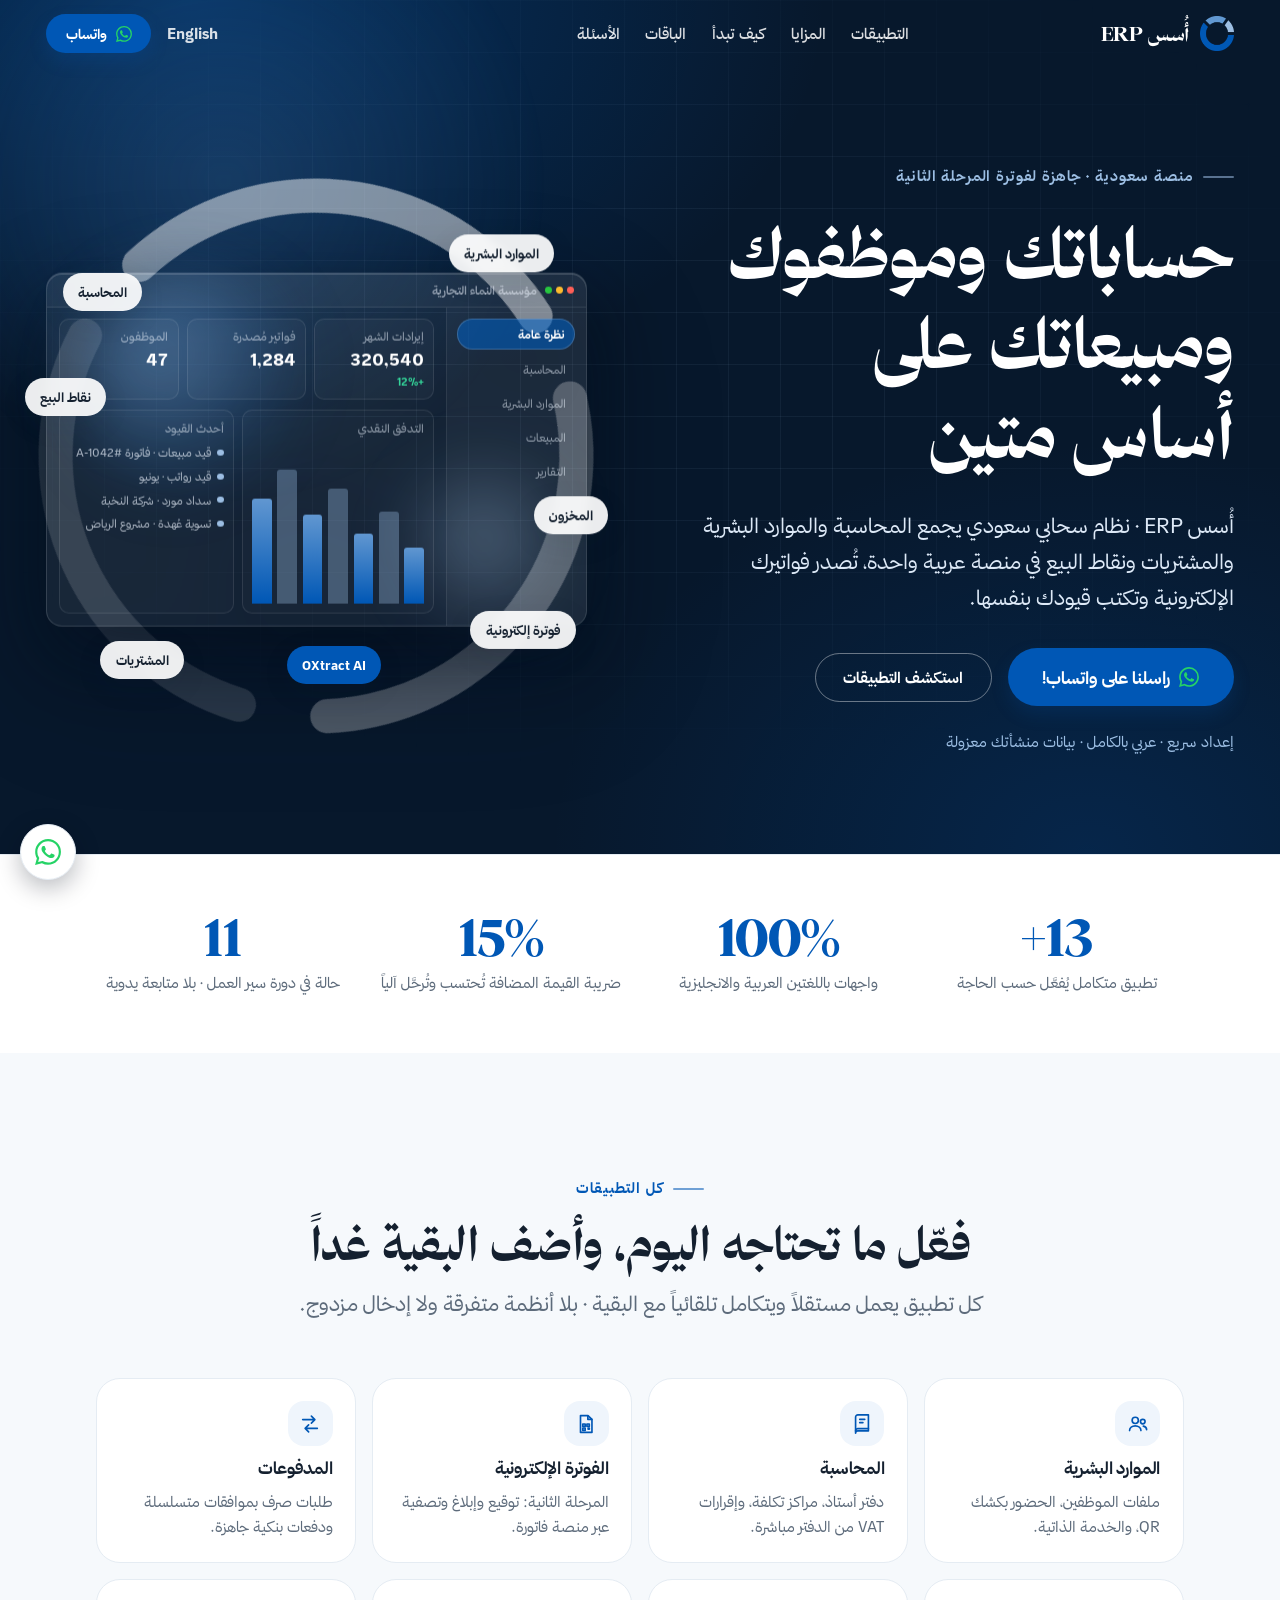
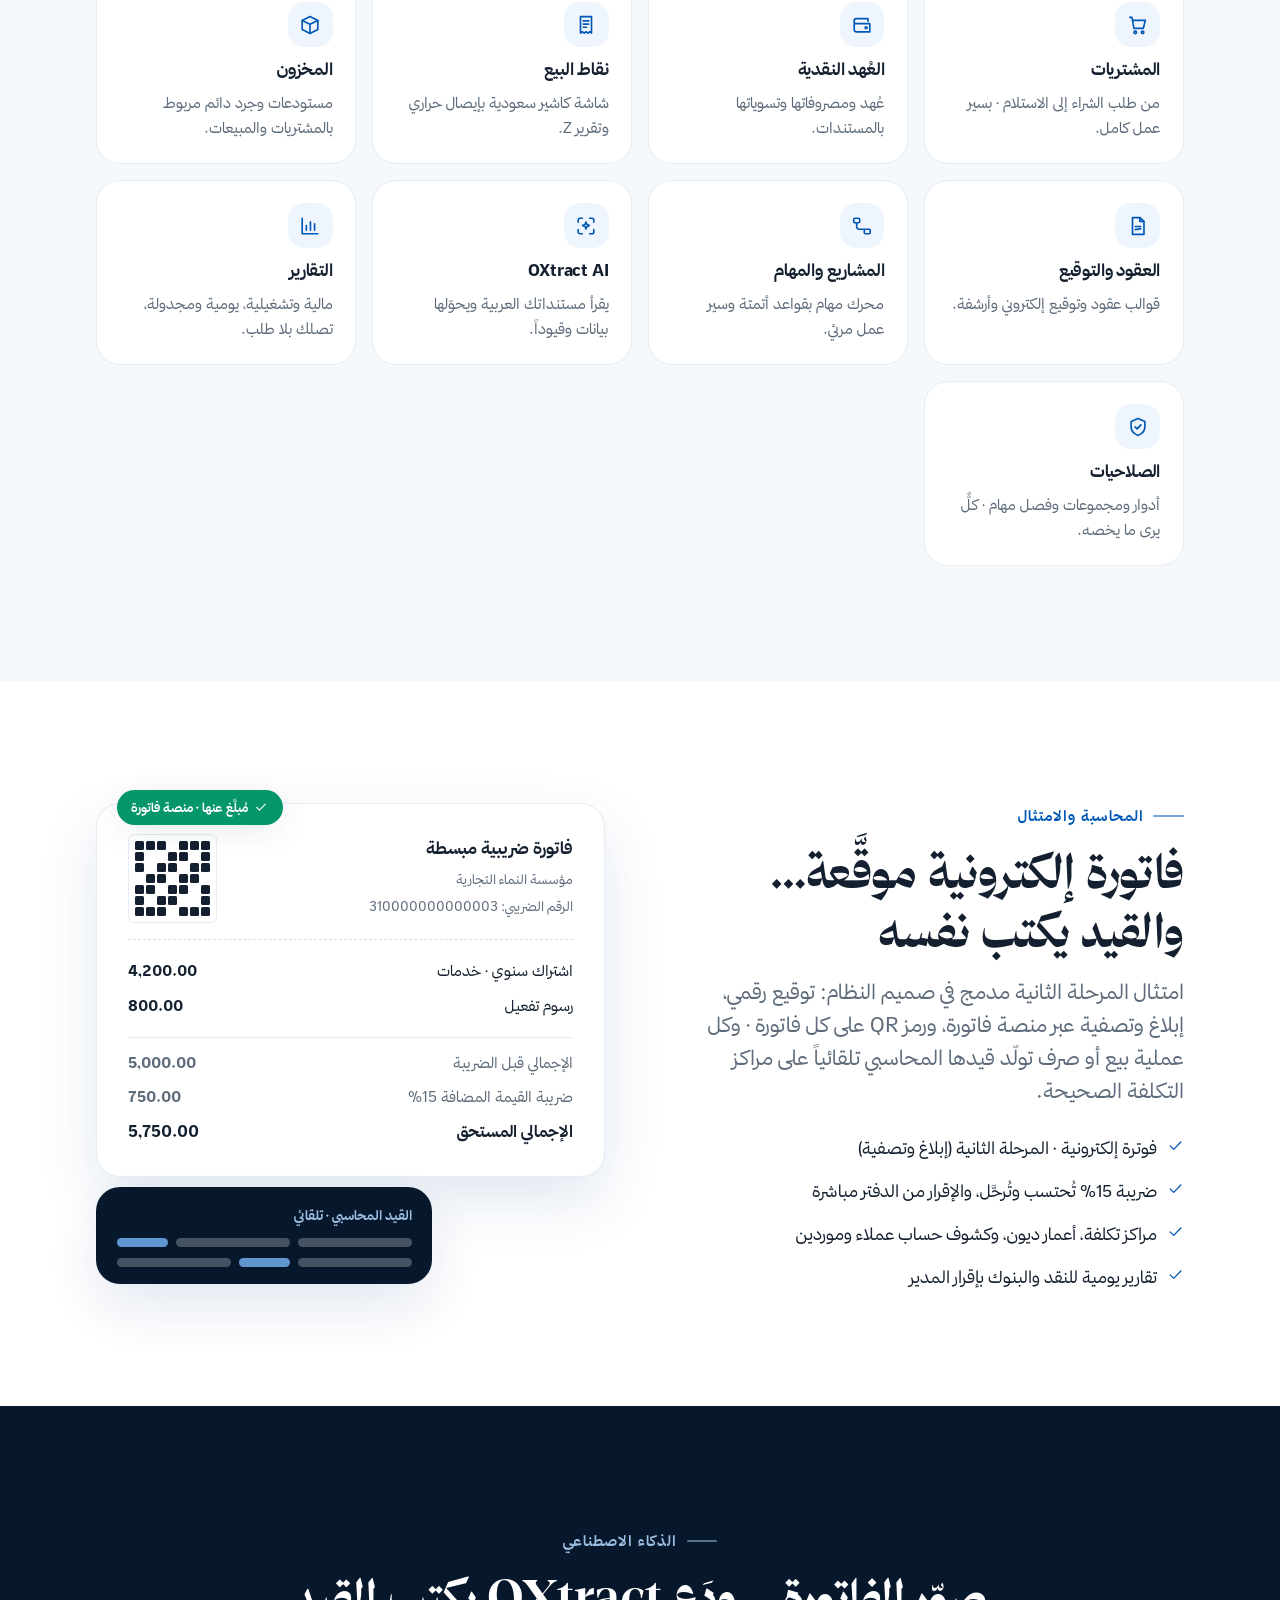
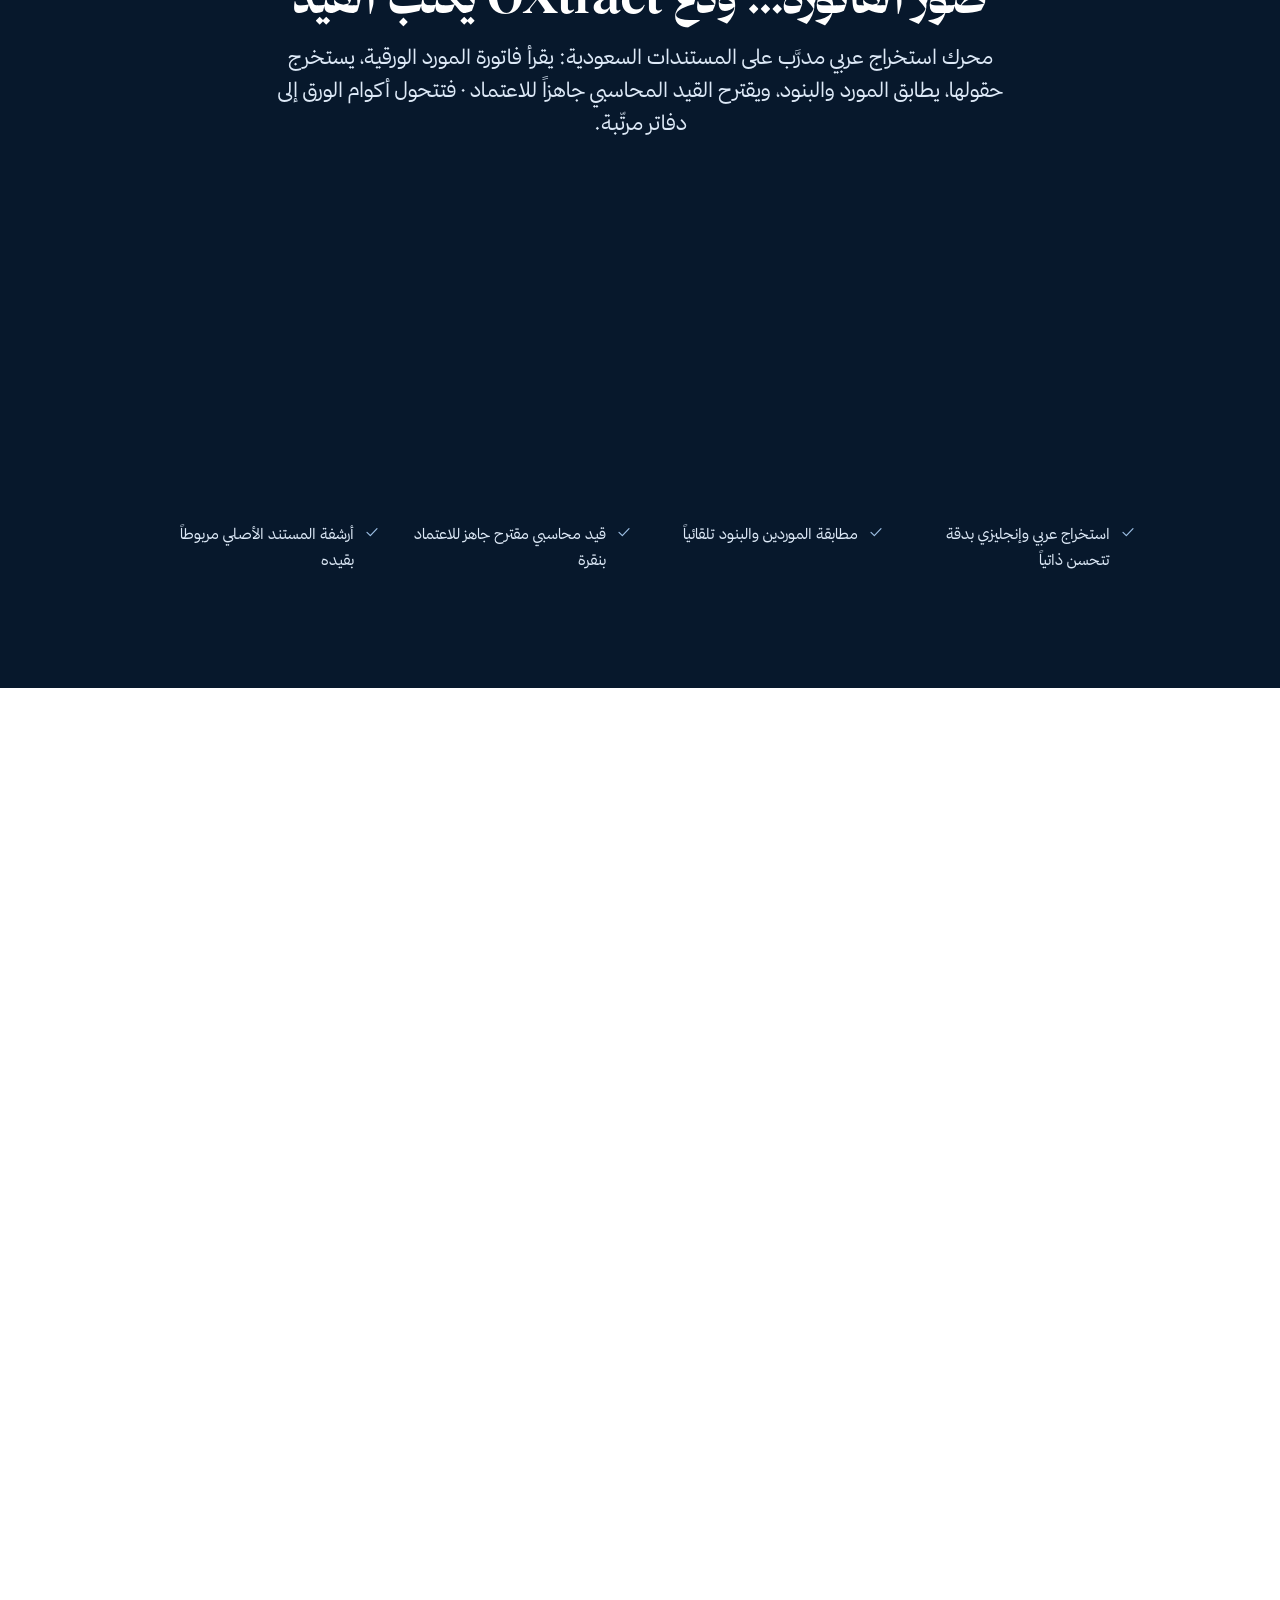
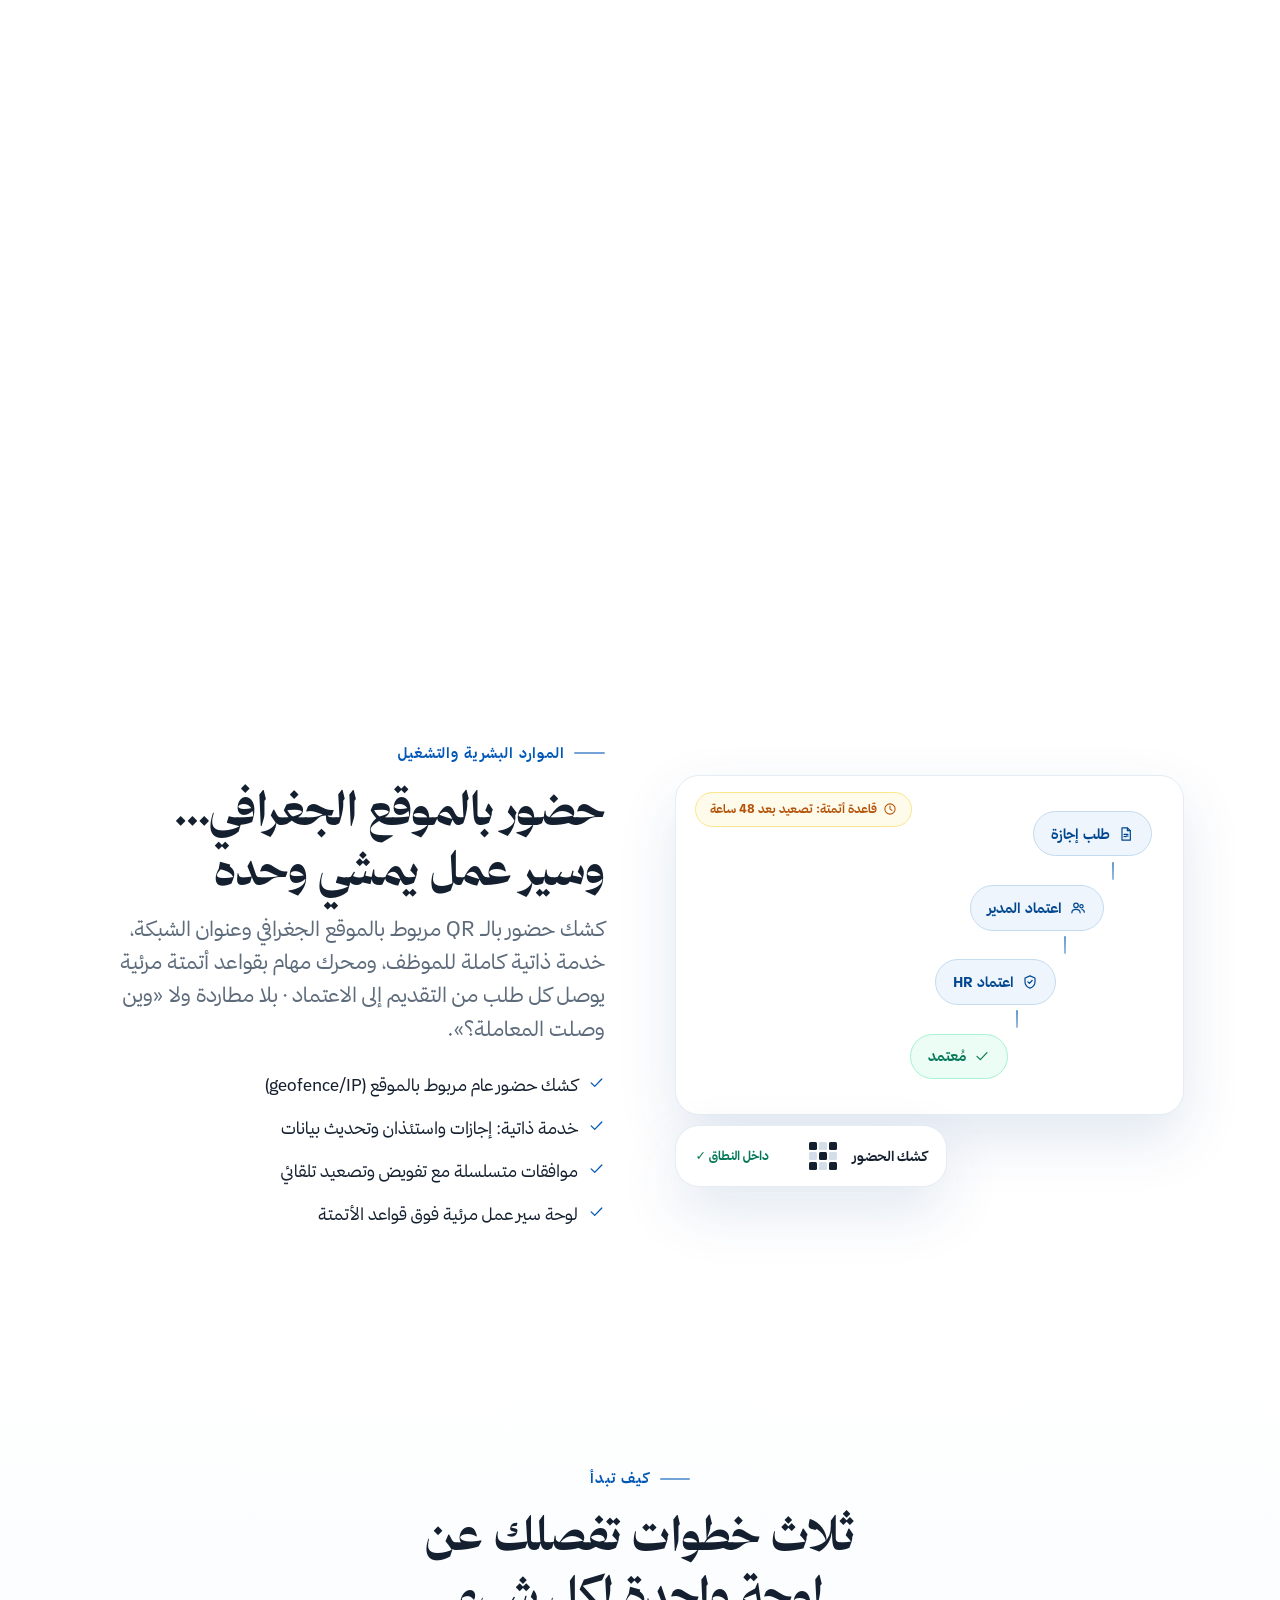
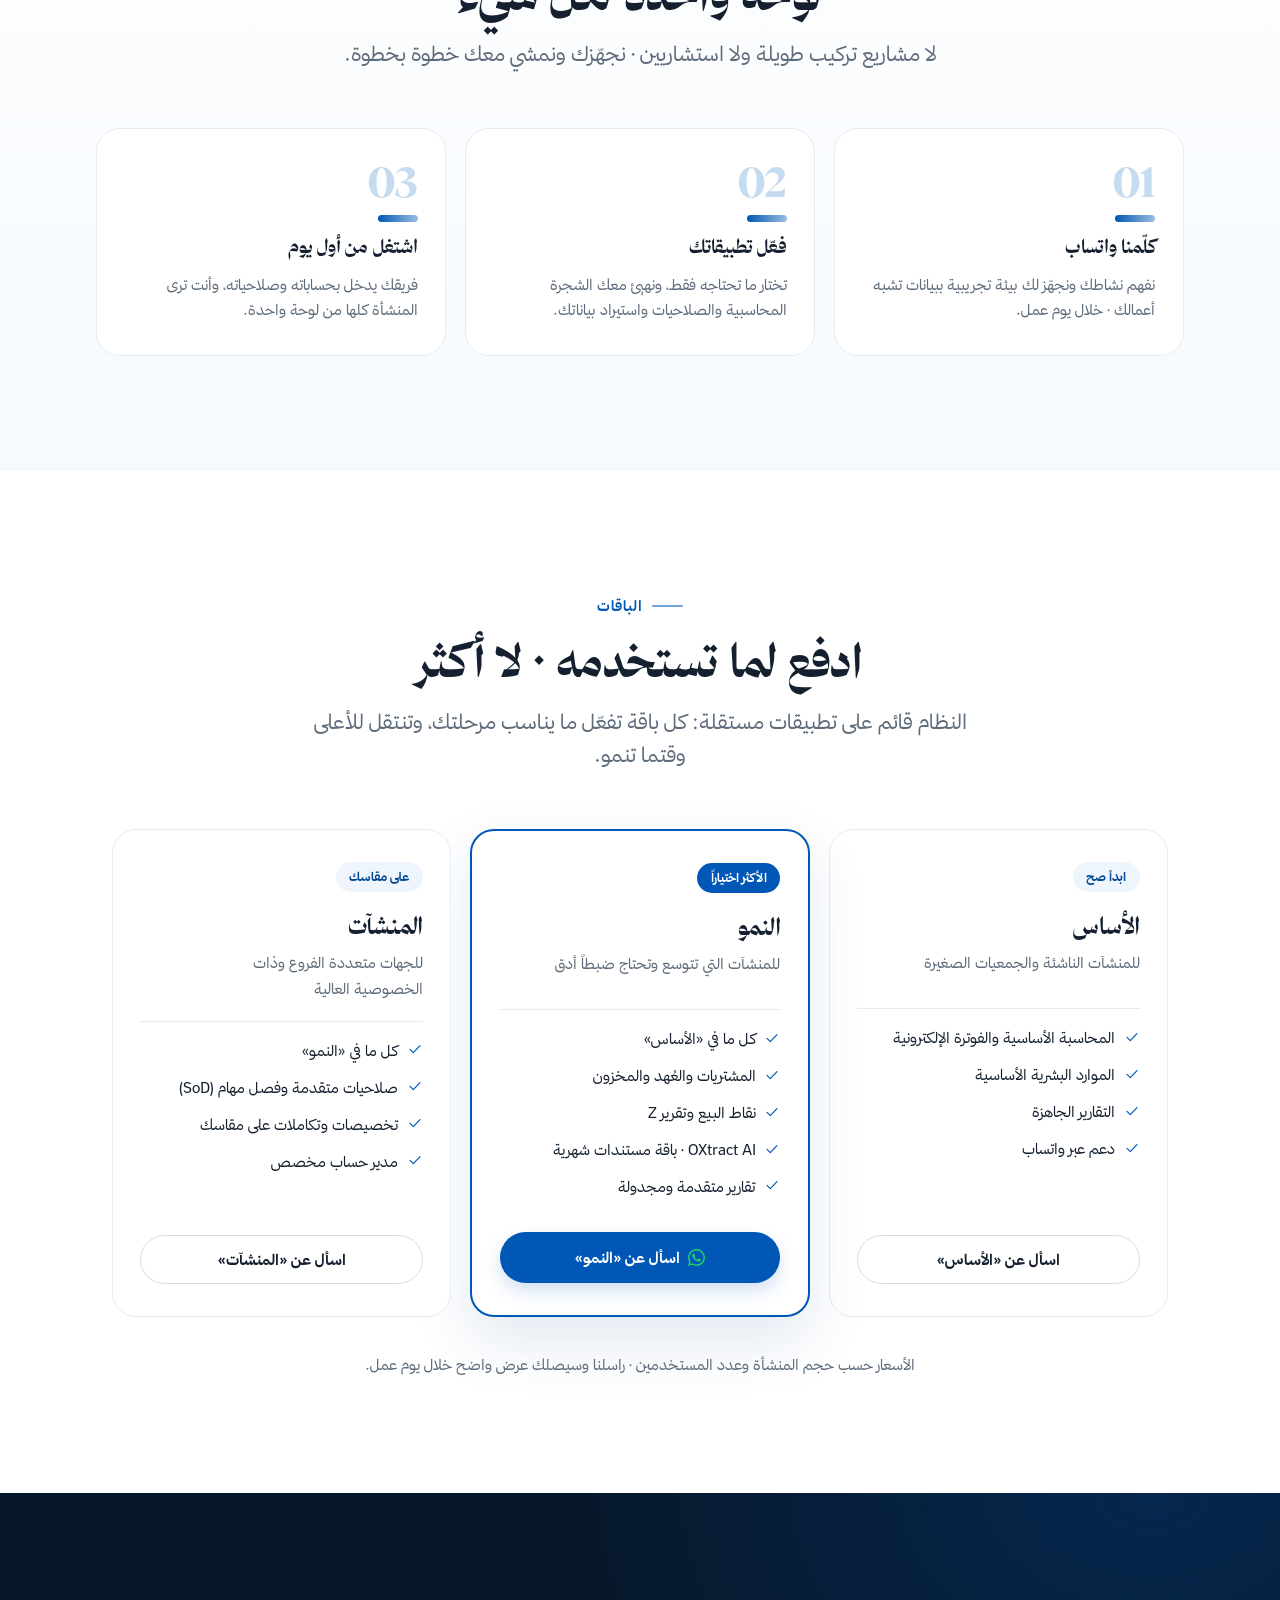
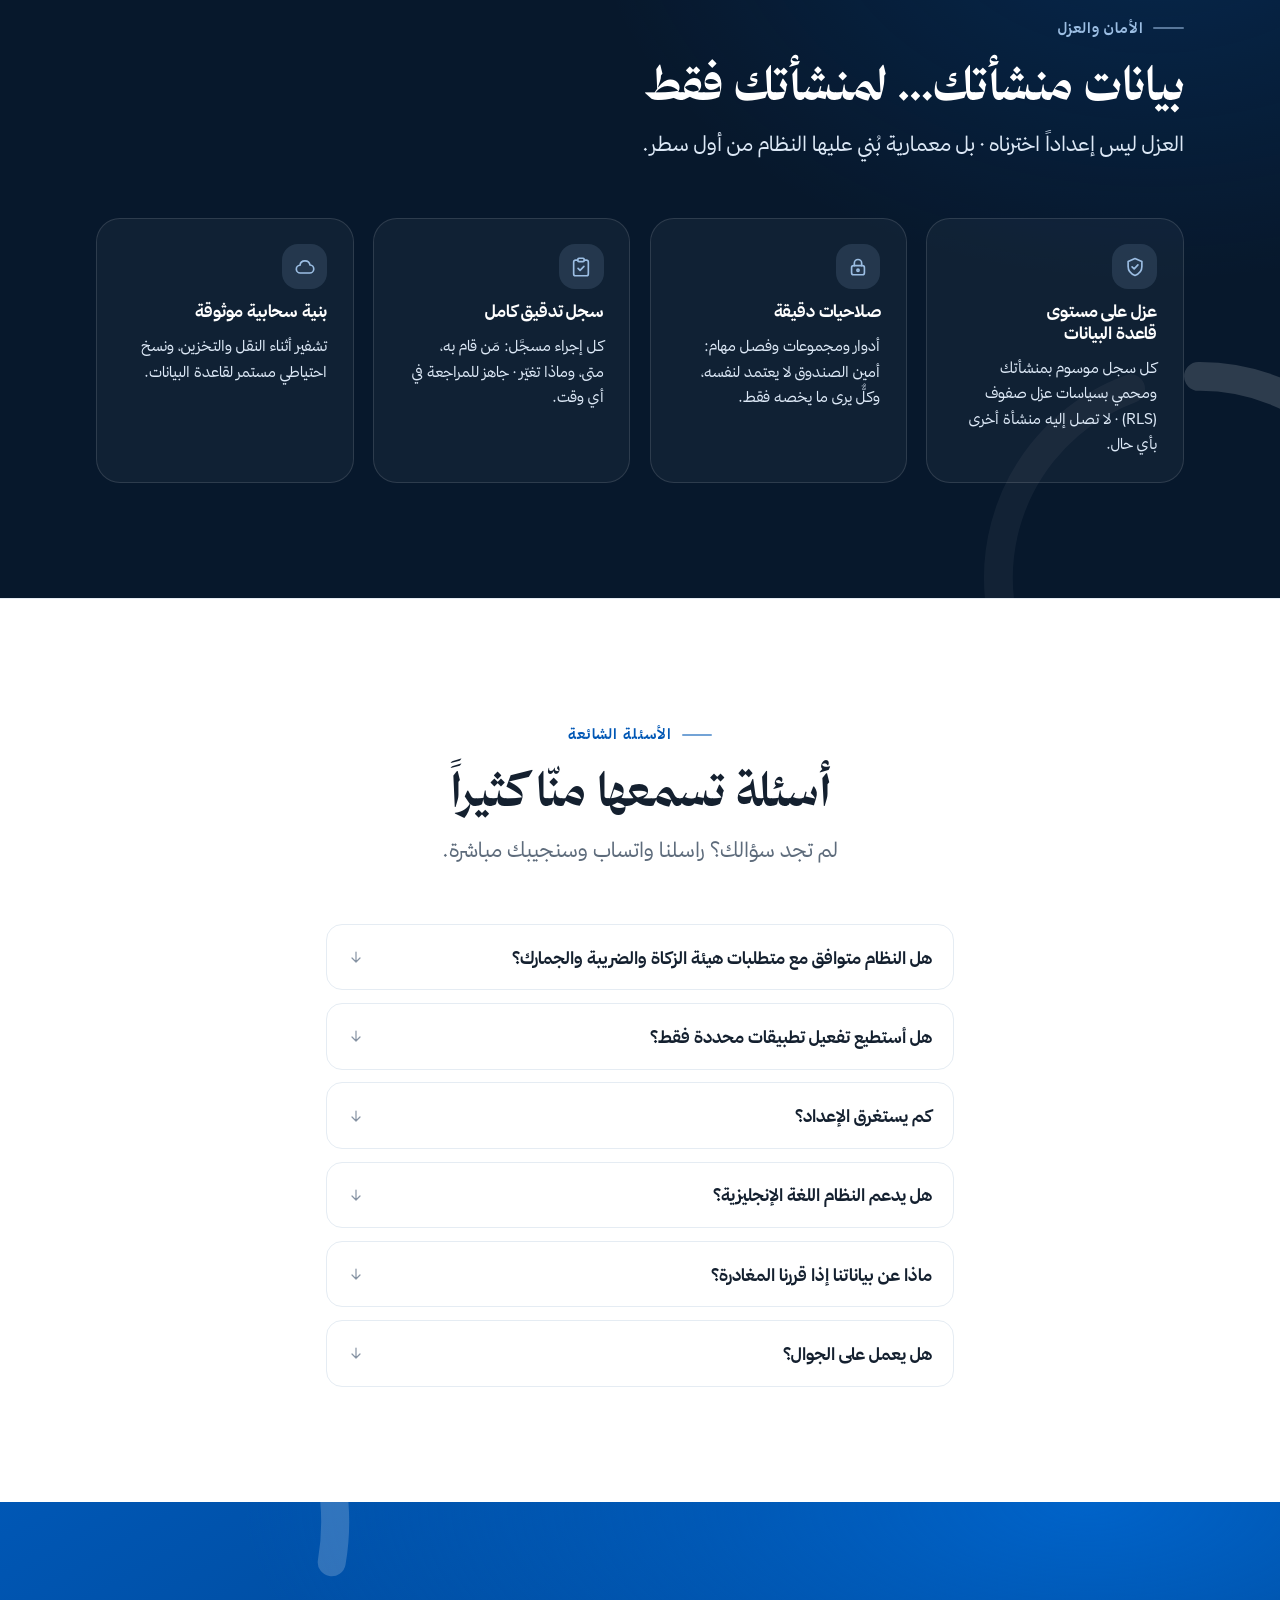
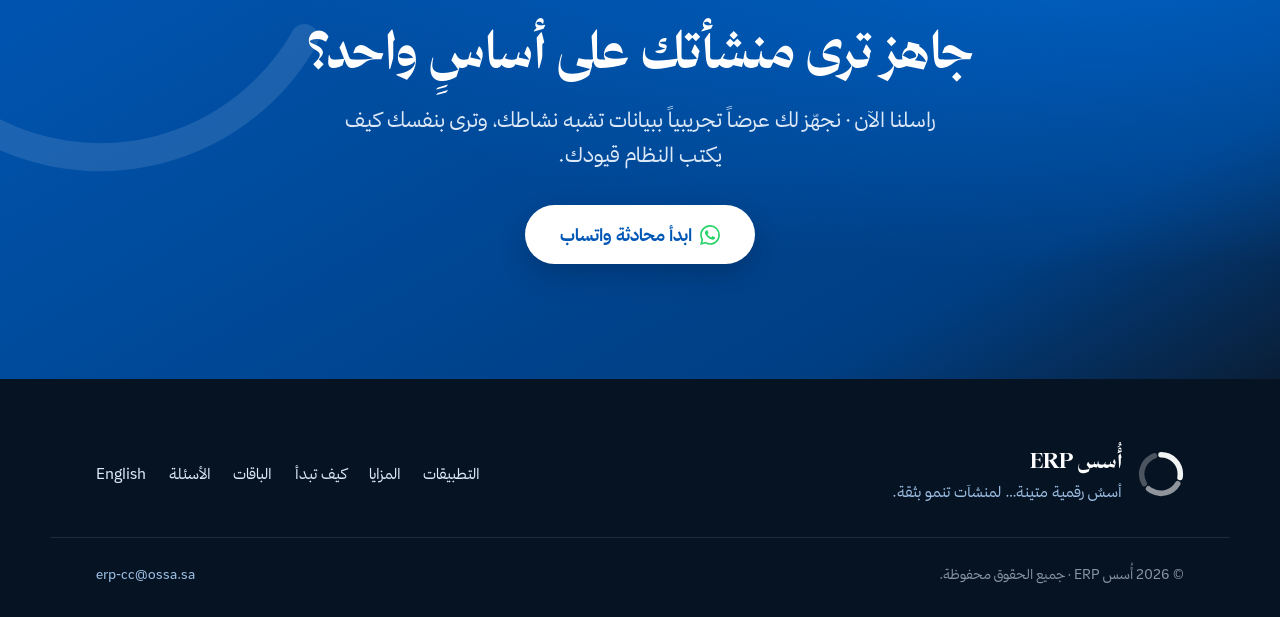
==== commit 9f9cdefc: "Deploy landing from ososERP@4577066e4bf9864edc5e62e9b5b95c7abb0024a0 aymanalburaidi/ososERP@4577066e" ====
--- a/index.html
+++ b/index.html
@@ -1 +1 @@
-<!DOCTYPE html><html lang="ar" dir="rtl" data-astro-cid-5hce7sga> <head><meta charset="utf-8"><meta name="viewport" content="width=device-width, initial-scale=1"><title>أُسس ERP · نظام إدارة منشآت سحابي سعودي: محاسبة وفوترة إلكترونية وموارد بشرية بالعربي</title><meta name="description" content="منصة سعودية متكاملة للشركات الصغيرة والجمعيات: محاسبة وفوترة إلكترونية جاهزة للمرحلة الثانية، موارد بشرية وحضور، مشتريات وعُهد ومخزون ونقاط بيع، مع OXtract AI لاستخراج المستندات آلياً. عربية أولاً RTL."><link rel="canonical" href="https://erp.ossa.sa/"><link rel="alternate" hreflang="en" href="https://erp.ossa.sa/en"><link rel="alternate" hreflang="ar" href="https://erp.ossa.sa/"><link rel="alternate" hreflang="x-default" href="https://erp.ossa.sa/"><meta name="theme-color" content="#0057b5"><link rel="icon" type="image/png" sizes="32x32" href="/brand/favicon-32.png"><link rel="icon" type="image/png" sizes="256x256" href="/brand/favicon-256.png"><link rel="apple-touch-icon" href="/brand/apple-touch-icon.png"><meta property="og:type" content="website"><meta property="og:locale" content="ar_SA"><meta property="og:site_name" content="أُسس ERP"><meta property="og:title" content="أُسس ERP · نظام إدارة منشآت سحابي سعودي: محاسبة وفوترة إلكترونية وموارد بشرية بالعربي"><meta property="og:description" content="منصة سعودية متكاملة للشركات الصغيرة والجمعيات: محاسبة وفوترة إلكترونية جاهزة للمرحلة الثانية، موارد بشرية وحضور، مشتريات وعُهد ومخزون ونقاط بيع، مع OXtract AI لاستخراج المستندات آلياً. عربية أولاً RTL."><meta property="og:url" content="https://erp.ossa.sa/"><meta property="og:image" content="https://erp.ossa.sa/brand/og-image-erp.png"><meta property="og:image:width" content="1200"><meta property="og:image:height" content="630"><meta name="twitter:card" content="summary_large_image"><meta name="twitter:title" content="أُسس ERP · نظام إدارة منشآت سحابي سعودي: محاسبة وفوترة إلكترونية وموارد بشرية بالعربي"><meta name="twitter:description" content="منصة سعودية متكاملة للشركات الصغيرة والجمعيات: محاسبة وفوترة إلكترونية جاهزة للمرحلة الثانية، موارد بشرية وحضور، مشتريات وعُهد ومخزون ونقاط بيع، مع OXtract AI لاستخراج المستندات آلياً. عربية أولاً RTL."><meta name="twitter:image" content="https://erp.ossa.sa/brand/og-image-erp.png"><link rel="preload" href="/fonts/thamaniah-serif-700.woff2" as="font" type="font/woff2" crossorigin><link rel="preload" href="/fonts/thamaniah-sans-400.woff2" as="font" type="font/woff2" crossorigin><script type="application/ld+json">{"@context":"https://schema.org","@graph":[{"@type":"Organization","@id":"https://erp.ossa.sa/#organization","name":"أُسس ERP","url":"https://erp.ossa.sa","logo":"https://erp.ossa.sa/brand/favicon-256.png","email":"erp-cc@ossa.sa","contactPoint":{"@type":"ContactPoint","email":"erp-cc@ossa.sa","contactType":"sales"}},{"@type":"SoftwareApplication","@id":"https://erp.ossa.sa/#software","name":"أُسس ERP","applicationCategory":"BusinessApplication","operatingSystem":"Web","inLanguage":"ar-SA","description":"منصة سعودية متكاملة للشركات الصغيرة والجمعيات: محاسبة وفوترة إلكترونية جاهزة للمرحلة الثانية، موارد بشرية وحضور، مشتريات وعُهد ومخزون ونقاط بيع، مع OXtract AI لاستخراج المستندات آلياً. عربية أولاً RTL.","url":"https://erp.ossa.sa/","featureList":["الموارد البشرية","المحاسبة","الفوترة الإلكترونية","المدفوعات","المشتريات","العُهد النقدية","نقاط البيع","المخزون","العقود والتوقيع","المشاريع والمهام","OXtract AI","التقارير","الصلاحيات"],"publisher":{"@id":"https://erp.ossa.sa/#organization"}},{"@type":"FAQPage","@id":"https://erp.ossa.sa/#faq","mainEntity":[{"@type":"Question","name":"هل النظام متوافق مع متطلبات هيئة الزكاة والضريبة والجمارك؟","acceptedAnswer":{"@type":"Answer","text":"نعم. الفوترة الإلكترونية للمرحلة الثانية (الربط والإبلاغ والتصفية عبر منصة فاتورة) مدمجة في النظام، مع رمز QR على كل فاتورة واحتساب ضريبة القيمة المضافة 15% وترحيلها آلياً."}},{"@type":"Question","name":"هل أستطيع تفعيل تطبيقات محددة فقط؟","acceptedAnswer":{"@type":"Answer","text":"نعم · النظام قائم على تطبيقات مستقلة بالكامل. تبدأ بما تحتاجه (مثلاً المحاسبة والموارد البشرية) وتضيف البقية لاحقاً، وتدفع لما تفعّله فقط."}},{"@type":"Question","name":"كم يستغرق الإعداد؟","acceptedAnswer":{"@type":"Answer","text":"بيئة تجريبية خلال يوم عمل، وإطلاق فعلي خلال أيام حسب جاهزية بياناتك · ولدينا مركز استيراد يساعدك على نقل بياناتك الحالية."}},{"@type":"Question","name":"هل يدعم النظام اللغة الإنجليزية؟","acceptedAnswer":{"@type":"Answer","text":"المنصة عربية أولاً (RTL من الجذر لا ترجمة فوقية)، وتدعم الإنجليزية للفرق ثنائية اللغة."}},{"@type":"Question","name":"ماذا عن بياناتنا إذا قررنا المغادرة؟","acceptedAnswer":{"@type":"Answer","text":"بياناتك ملكك دائماً · تحصل على تصدير كامل لبياناتك عند الطلب، بصيغ قياسية قابلة للاستخدام."}},{"@type":"Question","name":"هل يعمل على الجوال؟","acceptedAnswer":{"@type":"Answer","text":"يعمل من أي متصفح حديث بلا تركيب، وواجهات الموظف (الحضور والطلبات) مصممة أساساً للجوال."}}]}]}</script><link rel="stylesheet" href="/_astro/config.BWMqVxCR.css"><link rel="stylesheet" href="/_astro/FinalCta.BDg4EhtH.css"></head> <body data-astro-cid-5hce7sga> <a href="#main" class="skip-link" data-astro-cid-5hce7sga>تجاوز إلى المحتوى</a> <header class="site-header" data-header data-astro-cid-ctg3m53h> <div class="container container--wide site-header__inner" data-astro-cid-ctg3m53h> <a class="site-header__brand" href="/" aria-label="أُسس ERP" data-astro-cid-ctg3m53h> <img src="/brand/mark.webp" alt="" width="34" height="35" loading="eager" data-astro-cid-ctg3m53h> <span class="site-header__wordmark" data-astro-cid-ctg3m53h>أُسس ERP</span> </a> <nav class="site-header__nav" aria-label="أقسام الصفحة" data-astro-cid-ctg3m53h> <a href="#modules" data-astro-cid-ctg3m53h>التطبيقات</a><a href="#features" data-astro-cid-ctg3m53h>المزايا</a><a href="#how" data-astro-cid-ctg3m53h>كيف تبدأ</a><a href="#pricing" data-astro-cid-ctg3m53h>الباقات</a><a href="#faq" data-astro-cid-ctg3m53h>الأسئلة</a> </nav> <div class="site-header__actions" data-astro-cid-ctg3m53h> <a class="site-header__lang" href="/en" data-lang-switch="/en" rel="alternate" data-astro-cid-ctg3m53h> English </a> <a class="btn btn--whatsapp site-header__cta" href="https://wa.me/966556849009?text=%D9%85%D8%B1%D8%AD%D8%A8%D8%A7%D9%8B!%20%D8%A3%D8%B1%D8%BA%D8%A8%20%D8%A8%D8%A7%D9%84%D8%A7%D8%B3%D8%AA%D9%81%D8%B3%D8%A7%D8%B1%20%D8%B9%D9%86%20%D9%85%D9%86%D8%B5%D8%A9%20%D8%A3%D9%8F%D8%B3%D8%B3%20ERP." target="_blank" rel="noopener" data-astro-cid-ctg3m53h> <svg width="16" height="16" viewBox="0 0 24 24" fill="currentColor" stroke="none" stroke-width="1.8" stroke-linecap="round" stroke-linejoin="round" aria-hidden="true"><path d="M17.472 14.382c-.297-.149-1.758-.867-2.03-.967-.273-.099-.471-.148-.67.15-.197.297-.767.966-.94 1.164-.173.199-.347.223-.644.075-.297-.15-1.255-.463-2.39-1.475-.883-.788-1.48-1.761-1.653-2.059-.173-.297-.018-.458.13-.606.134-.133.297-.347.446-.52.149-.174.198-.298.297-.497.1-.198.05-.371-.025-.52-.075-.149-.669-1.612-.916-2.207-.242-.579-.487-.5-.669-.51-.173-.008-.371-.01-.57-.01-.198 0-.52.074-.792.372-.272.297-1.04 1.016-1.04 2.479 0 1.462 1.065 2.875 1.213 3.074.149.198 2.096 3.2 5.077 4.487.709.306 1.262.489 1.694.625.712.227 1.36.195 1.871.118.571-.085 1.758-.719 2.006-1.413.248-.694.248-1.289.173-1.413-.074-.124-.272-.198-.57-.347m-5.421 7.403h-.004a9.87 9.87 0 0 1-5.031-1.378l-.361-.214-3.741.982.998-3.648-.235-.374a9.86 9.86 0 0 1-1.51-5.26c.001-5.45 4.436-9.884 9.888-9.884 2.64 0 5.122 1.03 6.988 2.898a9.825 9.825 0 0 1 2.893 6.994c-.003 5.45-4.437 9.884-9.885 9.884m8.413-18.297A11.815 11.815 0 0 0 12.05 0C5.495 0 .16 5.335.157 11.892c0 2.096.547 4.142 1.588 5.945L.057 24l6.305-1.654a11.882 11.882 0 0 0 5.683 1.448h.005c6.554 0 11.89-5.335 11.893-11.893a11.821 11.821 0 0 0-3.48-8.413z"/></svg> <span data-astro-cid-ctg3m53h>واتساب</span> </a> </div> </div> </header> <script type="module">const l=document.querySelector("[data-header]"),t=()=>l?.classList.toggle("is-scrolled",window.scrollY>24);t();addEventListener("scroll",t,{passive:!0});document.querySelectorAll("[data-lang-switch]").forEach(e=>{e.addEventListener("click",()=>{e.href=(e.dataset.langSwitch||"/")+location.hash})});</script> <main id="main" data-astro-cid-5hce7sga>  <section class="hero section--navy" aria-labelledby="hero-title" data-astro-cid-anhloy43> <div class="hero__grid" aria-hidden="true" data-astro-cid-anhloy43></div> <div class="hero__glow" aria-hidden="true" data-astro-cid-anhloy43></div> <div class="container container--wide hero__inner" data-astro-cid-anhloy43> <div class="hero__copy" data-astro-cid-anhloy43> <p class="eyebrow" data-hero-fade data-astro-cid-anhloy43>منصة سعودية · جاهزة لفوترة المرحلة الثانية</p> <h1 class="hero__title" id="hero-title" data-hero-title data-astro-cid-anhloy43> <span class="hero__line" data-astro-cid-anhloy43>حساباتك وموظفوك ومبيعاتك على أساسٍ متين</span> <span class="hero__line hero__line--em" data-astro-cid-anhloy43></span> </h1> <p class="hero__subhead" data-hero-fade data-astro-cid-anhloy43>أُسس ERP · نظام سحابي سعودي يجمع المحاسبة والموارد البشرية والمشتريات ونقاط البيع في منصة عربية واحدة، تُصدر فواتيرك الإلكترونية وتكتب قيودك بنفسها.</p> <div class="hero__ctas" data-hero-fade data-astro-cid-anhloy43> <a class="btn btn--whatsapp btn--lg " href="https://wa.me/966556849009?text=%D9%85%D8%B1%D8%AD%D8%A8%D8%A7%D9%8B!%20%D8%A3%D8%B1%D8%BA%D8%A8%20%D8%A8%D9%85%D8%B4%D8%A7%D9%87%D8%AF%D8%A9%20%D8%B9%D8%B1%D8%B6%20%D8%AA%D8%AC%D8%B1%D9%8A%D8%A8%D9%8A%20%D9%84%D9%85%D9%86%D8%B5%D8%A9%20%D8%A3%D9%8F%D8%B3%D8%B3%20ERP." target="_blank" rel="noopener"> <svg width="20" height="20" viewBox="0 0 24 24" fill="currentColor" stroke="none" stroke-width="1.8" stroke-linecap="round" stroke-linejoin="round" aria-hidden="true"><path d="M17.472 14.382c-.297-.149-1.758-.867-2.03-.967-.273-.099-.471-.148-.67.15-.197.297-.767.966-.94 1.164-.173.199-.347.223-.644.075-.297-.15-1.255-.463-2.39-1.475-.883-.788-1.48-1.761-1.653-2.059-.173-.297-.018-.458.13-.606.134-.133.297-.347.446-.52.149-.174.198-.298.297-.497.1-.198.05-.371-.025-.52-.075-.149-.669-1.612-.916-2.207-.242-.579-.487-.5-.669-.51-.173-.008-.371-.01-.57-.01-.198 0-.52.074-.792.372-.272.297-1.04 1.016-1.04 2.479 0 1.462 1.065 2.875 1.213 3.074.149.198 2.096 3.2 5.077 4.487.709.306 1.262.489 1.694.625.712.227 1.36.195 1.871.118.571-.085 1.758-.719 2.006-1.413.248-.694.248-1.289.173-1.413-.074-.124-.272-.198-.57-.347m-5.421 7.403h-.004a9.87 9.87 0 0 1-5.031-1.378l-.361-.214-3.741.982.998-3.648-.235-.374a9.86 9.86 0 0 1-1.51-5.26c.001-5.45 4.436-9.884 9.888-9.884 2.64 0 5.122 1.03 6.988 2.898a9.825 9.825 0 0 1 2.893 6.994c-.003 5.45-4.437 9.884-9.885 9.884m8.413-18.297A11.815 11.815 0 0 0 12.05 0C5.495 0 .16 5.335.157 11.892c0 2.096.547 4.142 1.588 5.945L.057 24l6.305-1.654a11.882 11.882 0 0 0 5.683 1.448h.005c6.554 0 11.89-5.335 11.893-11.893a11.821 11.821 0 0 0-3.48-8.413z"/></svg> <span>كلّمنا واتساب · شاهدها تعمل</span> </a> <a class="btn btn--ghost" href="#modules" data-astro-cid-anhloy43>استكشف التطبيقات</a> </div> <p class="hero__trust" data-hero-fade data-astro-cid-anhloy43>إعداد سريع · عربي بالكامل · بيانات منشأتك معزولة</p> </div> <div class="hero__visual" data-astro-cid-anhloy43> <div class="hero__ring" data-hero-ring data-astro-cid-anhloy43> <svg class="ring-mark " width="620" height="620" viewBox="0 0 100 100" fill="none" aria-hidden="true" data-ring> <circle cx="50" cy="50" r="42" pathLength="360" stroke="rgba(255,255,255,0.95)" stroke-width="5.5" stroke-linecap="round" stroke-dasharray="100 260" transform="rotate(-90 50 50)" data-ring-arc="0"></circle><circle cx="50" cy="50" r="42" pathLength="360" stroke="rgba(255,255,255,0.55)" stroke-width="5.5" stroke-linecap="round" stroke-dasharray="100 260" transform="rotate(30 50 50)" data-ring-arc="1"></circle><circle cx="50" cy="50" r="42" pathLength="360" stroke="rgba(255,255,255,0.28)" stroke-width="5.5" stroke-linecap="round" stroke-dasharray="100 260" transform="rotate(150 50 50)" data-ring-arc="2"></circle> </svg> </div> <!-- كرات لونية ناعمة يلتقطها الزجاج فيتشابك مع الخلفية --> <span class="hero__orb hero__orb--1" aria-hidden="true" data-astro-cid-anhloy43></span> <span class="hero__orb hero__orb--2" aria-hidden="true" data-astro-cid-anhloy43></span> <div class="hero__mockup-wrap" data-hero-mockup-wrap data-astro-cid-anhloy43> <div class="mock" data-hero-mockup data-astro-cid-apsyvq6c> <div class="mock__bar" data-astro-cid-apsyvq6c> <span class="mock__dots" aria-hidden="true" data-astro-cid-apsyvq6c><i data-astro-cid-apsyvq6c></i><i data-astro-cid-apsyvq6c></i><i data-astro-cid-apsyvq6c></i></span> <span class="mock__title" data-astro-cid-apsyvq6c>مؤسسة النماء التجارية</span> </div> <div class="mock__body" data-astro-cid-apsyvq6c> <aside class="mock__side" aria-hidden="true" data-astro-cid-apsyvq6c> <span class="is-active" data-astro-cid-apsyvq6c>نظرة عامة</span><span class data-astro-cid-apsyvq6c>المحاسبة</span><span class data-astro-cid-apsyvq6c>الموارد البشرية</span><span class data-astro-cid-apsyvq6c>المبيعات</span><span class data-astro-cid-apsyvq6c>التقارير</span> </aside> <div class="mock__main" data-astro-cid-apsyvq6c> <div class="mock__kpis" data-astro-cid-apsyvq6c> <div class="mock__kpi" data-astro-cid-apsyvq6c> <span class="mock__lbl" data-astro-cid-apsyvq6c>إيرادات الشهر</span> <strong class="mock__num" data-astro-cid-apsyvq6c>320,540</strong> <em class="mock__delta" data-astro-cid-apsyvq6c>+12%</em> </div><div class="mock__kpi" data-astro-cid-apsyvq6c> <span class="mock__lbl" data-astro-cid-apsyvq6c>فواتير مُصدرة</span> <strong class="mock__num" data-astro-cid-apsyvq6c>1,284</strong>  </div><div class="mock__kpi" data-astro-cid-apsyvq6c> <span class="mock__lbl" data-astro-cid-apsyvq6c>الموظفون</span> <strong class="mock__num" data-astro-cid-apsyvq6c>47</strong>  </div> </div> <div class="mock__row2" data-astro-cid-apsyvq6c> <div class="mock__chart" data-astro-cid-apsyvq6c> <span class="mock__lbl" data-astro-cid-apsyvq6c>التدفق النقدي</span> <div class="mock__bars" aria-hidden="true" data-astro-cid-apsyvq6c> <i data-chart-bar style="--h:35%" data-astro-cid-apsyvq6c></i><i data-chart-bar style="--h:58%" data-astro-cid-apsyvq6c></i><i data-chart-bar style="--h:44%" data-astro-cid-apsyvq6c></i><i data-chart-bar style="--h:72%" data-astro-cid-apsyvq6c></i><i data-chart-bar style="--h:56%" data-astro-cid-apsyvq6c></i><i data-chart-bar style="--h:84%" data-astro-cid-apsyvq6c></i><i data-chart-bar style="--h:66%" data-astro-cid-apsyvq6c></i> </div> </div> <div class="mock__table" data-astro-cid-apsyvq6c> <span class="mock__lbl" data-astro-cid-apsyvq6c>أحدث القيود</span> <ul data-astro-cid-apsyvq6c> <li class="mock__trow" data-astro-cid-apsyvq6c> <i aria-hidden="true" data-astro-cid-apsyvq6c></i> <span data-astro-cid-apsyvq6c>قيد مبيعات · فاتورة #A-1042</span> </li><li class="mock__trow" data-astro-cid-apsyvq6c> <i aria-hidden="true" data-astro-cid-apsyvq6c></i> <span data-astro-cid-apsyvq6c>قيد رواتب · يونيو</span> </li><li class="mock__trow" data-astro-cid-apsyvq6c> <i aria-hidden="true" data-astro-cid-apsyvq6c></i> <span data-astro-cid-apsyvq6c>سداد مورد · شركة النخبة</span> </li><li class="mock__trow" data-astro-cid-apsyvq6c> <i aria-hidden="true" data-astro-cid-apsyvq6c></i> <span data-astro-cid-apsyvq6c>تسوية عُهدة · مشروع الرياض</span> </li> </ul> </div> </div> </div> </div> </div> </div> <ul class="hero__chips" aria-hidden="true" data-astro-cid-anhloy43> <li class="hero__chip" data-hero-chip data-astro-cid-anhloy43>الموارد البشرية</li><li class="hero__chip" data-hero-chip data-astro-cid-anhloy43>المحاسبة</li><li class="hero__chip" data-hero-chip data-astro-cid-anhloy43>فوترة إلكترونية</li><li class="hero__chip" data-hero-chip data-astro-cid-anhloy43>المشتريات</li><li class="hero__chip" data-hero-chip data-astro-cid-anhloy43>نقاط البيع</li><li class="hero__chip" data-hero-chip data-astro-cid-anhloy43>المخزون</li><li class="hero__chip" data-hero-chip data-astro-cid-anhloy43>OXtract AI</li> </ul> </div> </div> </section> <section class="stats section--divide" aria-label="حقائق المنتج" data-astro-cid-6iz6s32p> <div class="container stats__grid" data-astro-cid-6iz6s32p> <div class="stats__item" data-reveal data-astro-cid-6iz6s32p> <span class="stats__value" data-counter="13" data-suffix="+" data-astro-cid-6iz6s32p> 13+ </span> <span class="stats__label" data-astro-cid-6iz6s32p>تطبيق متكامل يُفعَّل حسب الحاجة</span> </div><div class="stats__item" data-reveal data-astro-cid-6iz6s32p> <span class="stats__value" data-counter="100" data-suffix="%" data-astro-cid-6iz6s32p> 100% </span> <span class="stats__label" data-astro-cid-6iz6s32p>واجهة عربية RTL · والإنجليزية معها</span> </div><div class="stats__item" data-reveal data-astro-cid-6iz6s32p> <span class="stats__value" data-counter="15" data-suffix="%" data-astro-cid-6iz6s32p> 15% </span> <span class="stats__label" data-astro-cid-6iz6s32p>ضريبة القيمة المضافة تُحتسب وتُرحَّل آلياً</span> </div><div class="stats__item" data-reveal data-astro-cid-6iz6s32p> <span class="stats__value" data-counter="11" data-suffix data-astro-cid-6iz6s32p> 11 </span> <span class="stats__label" data-astro-cid-6iz6s32p>حالة في دورة سير العمل · بلا متابعة يدوية</span> </div> </div> </section> <section class="section section--tint" id="modules" aria-labelledby="modules-title" data-astro-cid-2jacfsvr> <div class="container" data-astro-cid-2jacfsvr> <div class="section-head section-head--center" data-reveal data-astro-cid-2jacfsvr> <p class="eyebrow" data-astro-cid-2jacfsvr>كل التطبيقات</p> <h2 class="section-head__title" id="modules-title" data-astro-cid-2jacfsvr>فعّل ما تحتاجه اليوم، وأضف البقية غداً</h2> <p class="section-head__lede" data-astro-cid-2jacfsvr>كل تطبيق يعمل مستقلاً ويتكامل تلقائياً مع البقية · بلا أنظمة متفرقة ولا إدخال مزدوج.</p> </div> <ul class="modules__grid" data-astro-cid-2jacfsvr> <li class="card card--hover modules__card" data-reveal data-astro-cid-2jacfsvr> <span class="modules__icon" data-astro-cid-2jacfsvr> <svg width="22" height="22" viewBox="0 0 24 24" fill="none" stroke="currentColor" stroke-width="1.8" stroke-linecap="round" stroke-linejoin="round" aria-hidden="true"><circle cx="9" cy="8" r="3.4"/><path d="M2.8 19.2c0-3.1 2.8-5.2 6.2-5.2s6.2 2.1 6.2 5.2"/><circle cx="17.2" cy="9.4" r="2.5"/><path d="M17.8 14.3c2.1.4 3.6 1.9 3.6 3.9"/></svg> </span> <h3 class="modules__name" data-astro-cid-2jacfsvr>الموارد البشرية</h3> <p class="modules__blurb" data-astro-cid-2jacfsvr>ملفات الموظفين، الحضور بكشك QR، والخدمة الذاتية.</p> </li><li class="card card--hover modules__card" data-reveal data-astro-cid-2jacfsvr> <span class="modules__icon" data-astro-cid-2jacfsvr> <svg width="22" height="22" viewBox="0 0 24 24" fill="none" stroke="currentColor" stroke-width="1.8" stroke-linecap="round" stroke-linejoin="round" aria-hidden="true"><path d="M5 4.5A2.5 2.5 0 0 1 7.5 2H19v17.5H7.5A2.5 2.5 0 0 0 5 22V4.5z"/><path d="M5 19.5A2.5 2.5 0 0 1 7.5 17H19"/><path d="M9.5 7h5.5M9.5 10.5h3.5"/></svg> </span> <h3 class="modules__name" data-astro-cid-2jacfsvr>المحاسبة</h3> <p class="modules__blurb" data-astro-cid-2jacfsvr>دفتر أستاذ، مراكز تكلفة، وإقرارات VAT من الدفتر مباشرة.</p> </li><li class="card card--hover modules__card" data-reveal data-astro-cid-2jacfsvr> <span class="modules__icon" data-astro-cid-2jacfsvr> <svg width="22" height="22" viewBox="0 0 24 24" fill="none" stroke="currentColor" stroke-width="1.8" stroke-linecap="round" stroke-linejoin="round" aria-hidden="true"><path d="M6 2.8h8.2L18.5 7v14.2H6V2.8z"/><path d="M14 3v4h4.3"/><rect x="8.5" y="12" width="2.6" height="2.6"/><rect x="13" y="12" width="2.6" height="2.6"/><rect x="8.5" y="16.4" width="2.6" height="2.6"/><path d="M14.3 16.4h1.3v1.3h-1.3z"/></svg> </span> <h3 class="modules__name" data-astro-cid-2jacfsvr>الفوترة الإلكترونية</h3> <p class="modules__blurb" data-astro-cid-2jacfsvr>المرحلة الثانية: توقيع وإبلاغ وتصفية عبر منصة فاتورة.</p> </li><li class="card card--hover modules__card" data-reveal data-astro-cid-2jacfsvr> <span class="modules__icon" data-astro-cid-2jacfsvr> <svg width="22" height="22" viewBox="0 0 24 24" fill="none" stroke="currentColor" stroke-width="1.8" stroke-linecap="round" stroke-linejoin="round" aria-hidden="true"><path d="M4 7.2h12.5M13.5 3.4l3.8 3.8-3.8 3.8"/><path d="M20 16.8H7.5M10.5 13l-3.8 3.8 3.8 3.8"/></svg> </span> <h3 class="modules__name" data-astro-cid-2jacfsvr>المدفوعات</h3> <p class="modules__blurb" data-astro-cid-2jacfsvr>طلبات صرف بموافقات متسلسلة ودفعات بنكية جاهزة.</p> </li><li class="card card--hover modules__card" data-reveal data-astro-cid-2jacfsvr> <span class="modules__icon" data-astro-cid-2jacfsvr> <svg width="22" height="22" viewBox="0 0 24 24" fill="none" stroke="currentColor" stroke-width="1.8" stroke-linecap="round" stroke-linejoin="round" aria-hidden="true"><circle cx="9" cy="20" r="1.4"/><circle cx="17" cy="20" r="1.4"/><path d="M3 3.6h2.4l2.2 12h10.2l2.2-8.6H6.2"/></svg> </span> <h3 class="modules__name" data-astro-cid-2jacfsvr>المشتريات</h3> <p class="modules__blurb" data-astro-cid-2jacfsvr>من طلب الشراء إلى الاستلام · بسير عمل كامل.</p> </li><li class="card card--hover modules__card" data-reveal data-astro-cid-2jacfsvr> <span class="modules__icon" data-astro-cid-2jacfsvr> <svg width="22" height="22" viewBox="0 0 24 24" fill="none" stroke="currentColor" stroke-width="1.8" stroke-linecap="round" stroke-linejoin="round" aria-hidden="true"><path d="M3.5 7.5A2.5 2.5 0 0 1 6 5h12.5v3"/><path d="M3.5 7.5V17A2.5 2.5 0 0 0 6 19.5h14.5v-9H3.5z"/><circle cx="16.5" cy="15" r="1.1"/></svg> </span> <h3 class="modules__name" data-astro-cid-2jacfsvr>العُهد النقدية</h3> <p class="modules__blurb" data-astro-cid-2jacfsvr>عُهد ومصروفاتها وتسوياتها بالمستندات.</p> </li><li class="card card--hover modules__card" data-reveal data-astro-cid-2jacfsvr> <span class="modules__icon" data-astro-cid-2jacfsvr> <svg width="22" height="22" viewBox="0 0 24 24" fill="none" stroke="currentColor" stroke-width="1.8" stroke-linecap="round" stroke-linejoin="round" aria-hidden="true"><path d="M6 2.8h12v18l-2-1.4-2 1.4-2-1.4-2 1.4-2-1.4-2 1.4v-18z"/><path d="M9 7.5h6M9 11h6M9 14.5h3.6"/></svg> </span> <h3 class="modules__name" data-astro-cid-2jacfsvr>نقاط البيع</h3> <p class="modules__blurb" data-astro-cid-2jacfsvr>شاشة كاشير سعودية بإيصال حراري وتقرير Z.</p> </li><li class="card card--hover modules__card" data-reveal data-astro-cid-2jacfsvr> <span class="modules__icon" data-astro-cid-2jacfsvr> <svg width="22" height="22" viewBox="0 0 24 24" fill="none" stroke="currentColor" stroke-width="1.8" stroke-linecap="round" stroke-linejoin="round" aria-hidden="true"><path d="M12 2.8 20.5 7v10L12 21.2 3.5 17V7L12 2.8z"/><path d="M3.5 7 12 11.2 20.5 7M12 11.2v10"/></svg> </span> <h3 class="modules__name" data-astro-cid-2jacfsvr>المخزون</h3> <p class="modules__blurb" data-astro-cid-2jacfsvr>مستودعات وجرد دائم مربوط بالمشتريات والمبيعات.</p> </li><li class="card card--hover modules__card" data-reveal data-astro-cid-2jacfsvr> <span class="modules__icon" data-astro-cid-2jacfsvr> <svg width="22" height="22" viewBox="0 0 24 24" fill="none" stroke="currentColor" stroke-width="1.8" stroke-linecap="round" stroke-linejoin="round" aria-hidden="true"><path d="M6 2.8h8.2L18.5 7v14.2H6V2.8z"/><path d="M14 3v4h4.3"/><path d="M9 12.5h6M9 16c1.2-1.6 2 .9 3.2-.6.8-1 1.4-.2 2.8-.2"/></svg> </span> <h3 class="modules__name" data-astro-cid-2jacfsvr>العقود والتوقيع</h3> <p class="modules__blurb" data-astro-cid-2jacfsvr>قوالب عقود وتوقيع إلكتروني وأرشفة.</p> </li><li class="card card--hover modules__card" data-reveal data-astro-cid-2jacfsvr> <span class="modules__icon" data-astro-cid-2jacfsvr> <svg width="22" height="22" viewBox="0 0 24 24" fill="none" stroke="currentColor" stroke-width="1.8" stroke-linecap="round" stroke-linejoin="round" aria-hidden="true"><rect x="3" y="3.5" width="6.5" height="5" rx="1.4"/><rect x="14.5" y="15.5" width="6.5" height="5" rx="1.4"/><path d="M6.2 8.5v4.5A2.5 2.5 0 0 0 8.7 15.5h5.8"/></svg> </span> <h3 class="modules__name" data-astro-cid-2jacfsvr>المشاريع والمهام</h3> <p class="modules__blurb" data-astro-cid-2jacfsvr>محرك مهام بقواعد أتمتة وسير عمل مرئي.</p> </li><li class="card card--hover modules__card" data-reveal data-astro-cid-2jacfsvr> <span class="modules__icon" data-astro-cid-2jacfsvr> <svg width="22" height="22" viewBox="0 0 24 24" fill="none" stroke="currentColor" stroke-width="1.8" stroke-linecap="round" stroke-linejoin="round" aria-hidden="true"><path d="M3.5 8V5.5a2 2 0 0 1 2-2H8M16 3.5h2.5a2 2 0 0 1 2 2V8M20.5 16v2.5a2 2 0 0 1-2 2H16M8 20.5H5.5a2 2 0 0 1-2-2V16"/><path d="M12 7.6l1.1 2.7 2.7 1.1-2.7 1.1-1.1 2.7-1.1-2.7-2.7-1.1 2.7-1.1L12 7.6z"/></svg> </span> <h3 class="modules__name" data-astro-cid-2jacfsvr>OXtract AI</h3> <p class="modules__blurb" data-astro-cid-2jacfsvr>يقرأ مستنداتك العربية ويحوّلها بيانات وقيوداً.</p> </li><li class="card card--hover modules__card" data-reveal data-astro-cid-2jacfsvr> <span class="modules__icon" data-astro-cid-2jacfsvr> <svg width="22" height="22" viewBox="0 0 24 24" fill="none" stroke="currentColor" stroke-width="1.8" stroke-linecap="round" stroke-linejoin="round" aria-hidden="true"><path d="M3.5 3.5v17h17"/><path d="M8 16.5v-5M12.5 16.5V7.5M17 16.5v-7"/></svg> </span> <h3 class="modules__name" data-astro-cid-2jacfsvr>التقارير</h3> <p class="modules__blurb" data-astro-cid-2jacfsvr>مالية وتشغيلية، يومية ومجدولة، تصلك بلا طلب.</p> </li><li class="card card--hover modules__card" data-reveal data-astro-cid-2jacfsvr> <span class="modules__icon" data-astro-cid-2jacfsvr> <svg width="22" height="22" viewBox="0 0 24 24" fill="none" stroke="currentColor" stroke-width="1.8" stroke-linecap="round" stroke-linejoin="round" aria-hidden="true"><path d="M12 2.8 19.5 6v5.5c0 4.8-3.2 8.1-7.5 9.7-4.3-1.6-7.5-4.9-7.5-9.7V6L12 2.8z"/><path d="m8.8 11.8 2.3 2.3 4.1-4.4"/></svg> </span> <h3 class="modules__name" data-astro-cid-2jacfsvr>الصلاحيات</h3> <p class="modules__blurb" data-astro-cid-2jacfsvr>أدوار ومجموعات وفصل مهام · كلٌّ يرى ما يخصه.</p> </li> </ul> </div> </section> <section class="section zatca" id="features" aria-labelledby="zatca-title" data-zatca data-astro-cid-zrigpugz> <div class="container zatca__inner" data-astro-cid-zrigpugz> <div class="zatca__copy" data-reveal data-astro-cid-zrigpugz> <p class="eyebrow" data-astro-cid-zrigpugz>المحاسبة والامتثال</p> <h2 class="section-head__title" id="zatca-title" data-astro-cid-zrigpugz>فاتورة إلكترونية موقَّعة… والقيد يكتب نفسه</h2> <p class="section-head__lede" data-astro-cid-zrigpugz>امتثال المرحلة الثانية مدمج في صميم النظام: توقيع رقمي، إبلاغ وتصفية عبر منصة فاتورة، ورمز QR على كل فاتورة · وكل عملية بيع أو صرف تولّد قيدها المحاسبي تلقائياً على مراكز التكلفة الصحيحة.</p> <ul class="zatca__bullets" data-astro-cid-zrigpugz> <li data-astro-cid-zrigpugz> <svg width="17" height="17" viewBox="0 0 24 24" fill="none" stroke="currentColor" stroke-width="1.8" stroke-linecap="round" stroke-linejoin="round" aria-hidden="true"><path d="m4.5 12.5 5 5L19.5 7"/></svg> <span data-astro-cid-zrigpugz>فوترة إلكترونية · المرحلة الثانية (إبلاغ وتصفية)</span> </li><li data-astro-cid-zrigpugz> <svg width="17" height="17" viewBox="0 0 24 24" fill="none" stroke="currentColor" stroke-width="1.8" stroke-linecap="round" stroke-linejoin="round" aria-hidden="true"><path d="m4.5 12.5 5 5L19.5 7"/></svg> <span data-astro-cid-zrigpugz>ضريبة 15% تُحتسب وتُرحَّل، والإقرار من الدفتر مباشرة</span> </li><li data-astro-cid-zrigpugz> <svg width="17" height="17" viewBox="0 0 24 24" fill="none" stroke="currentColor" stroke-width="1.8" stroke-linecap="round" stroke-linejoin="round" aria-hidden="true"><path d="m4.5 12.5 5 5L19.5 7"/></svg> <span data-astro-cid-zrigpugz>مراكز تكلفة، أعمار ديون، وكشوف حساب عملاء وموردين</span> </li><li data-astro-cid-zrigpugz> <svg width="17" height="17" viewBox="0 0 24 24" fill="none" stroke="currentColor" stroke-width="1.8" stroke-linecap="round" stroke-linejoin="round" aria-hidden="true"><path d="m4.5 12.5 5 5L19.5 7"/></svg> <span data-astro-cid-zrigpugz>تقارير يومية للنقد والبنوك بإقرار المدير</span> </li> </ul> </div> <div class="zatca__visual" data-astro-cid-zrigpugz> <div class="zatca__invoice card" data-astro-cid-zrigpugz> <div class="zatca__head" data-astro-cid-zrigpugz> <div data-astro-cid-zrigpugz> <strong data-astro-cid-zrigpugz>فاتورة ضريبية مبسطة</strong> <span class="zatca__seller" data-astro-cid-zrigpugz>مؤسسة النماء التجارية</span> <span class="zatca__vatid" data-astro-cid-zrigpugz>الرقم الضريبي: 310000000000003</span> </div> <div class="zatca__qr" aria-hidden="true" data-astro-cid-zrigpugz> <i class="on" data-qr-cell="1" data-astro-cid-zrigpugz></i><i class="on" data-qr-cell="1" data-astro-cid-zrigpugz></i><i class="on" data-qr-cell="1" data-astro-cid-zrigpugz></i><i class data-qr-cell="0" data-astro-cid-zrigpugz></i><i class="on" data-qr-cell="1" data-astro-cid-zrigpugz></i><i class="on" data-qr-cell="1" data-astro-cid-zrigpugz></i><i class="on" data-qr-cell="1" data-astro-cid-zrigpugz></i><i class="on" data-qr-cell="1" data-astro-cid-zrigpugz></i><i class data-qr-cell="0" data-astro-cid-zrigpugz></i><i class="on" data-qr-cell="1" data-astro-cid-zrigpugz></i><i class="on" data-qr-cell="1" data-astro-cid-zrigpugz></i><i class data-qr-cell="0" data-astro-cid-zrigpugz></i><i class data-qr-cell="0" data-astro-cid-zrigpugz></i><i class="on" data-qr-cell="1" data-astro-cid-zrigpugz></i><i class="on" data-qr-cell="1" data-astro-cid-zrigpugz></i><i class="on" data-qr-cell="1" data-astro-cid-zrigpugz></i><i class data-qr-cell="0" data-astro-cid-zrigpugz></i><i class="on" data-qr-cell="1" data-astro-cid-zrigpugz></i><i class="on" data-qr-cell="1" data-astro-cid-zrigpugz></i><i class data-qr-cell="0" data-astro-cid-zrigpugz></i><i class="on" data-qr-cell="1" data-astro-cid-zrigpugz></i><i class data-qr-cell="0" data-astro-cid-zrigpugz></i><i class="on" data-qr-cell="1" data-astro-cid-zrigpugz></i><i class="on" data-qr-cell="1" data-astro-cid-zrigpugz></i><i class data-qr-cell="0" data-astro-cid-zrigpugz></i><i class="on" data-qr-cell="1" data-astro-cid-zrigpugz></i><i class="on" data-qr-cell="1" data-astro-cid-zrigpugz></i><i class data-qr-cell="0" data-astro-cid-zrigpugz></i><i class="on" data-qr-cell="1" data-astro-cid-zrigpugz></i><i class data-qr-cell="0" data-astro-cid-zrigpugz></i><i class="on" data-qr-cell="1" data-astro-cid-zrigpugz></i><i class="on" data-qr-cell="1" data-astro-cid-zrigpugz></i><i class data-qr-cell="0" data-astro-cid-zrigpugz></i><i class="on" data-qr-cell="1" data-astro-cid-zrigpugz></i><i class="on" data-qr-cell="1" data-astro-cid-zrigpugz></i><i class="on" data-qr-cell="1" data-astro-cid-zrigpugz></i><i class data-qr-cell="0" data-astro-cid-zrigpugz></i><i class data-qr-cell="0" data-astro-cid-zrigpugz></i><i class="on" data-qr-cell="1" data-astro-cid-zrigpugz></i><i class="on" data-qr-cell="1" data-astro-cid-zrigpugz></i><i class data-qr-cell="0" data-astro-cid-zrigpugz></i><i class="on" data-qr-cell="1" data-astro-cid-zrigpugz></i><i class="on" data-qr-cell="1" data-astro-cid-zrigpugz></i><i class="on" data-qr-cell="1" data-astro-cid-zrigpugz></i><i class="on" data-qr-cell="1" data-astro-cid-zrigpugz></i><i class data-qr-cell="0" data-astro-cid-zrigpugz></i><i class="on" data-qr-cell="1" data-astro-cid-zrigpugz></i><i class="on" data-qr-cell="1" data-astro-cid-zrigpugz></i><i class="on" data-qr-cell="1" data-astro-cid-zrigpugz></i> </div> </div> <ul class="zatca__items" data-astro-cid-zrigpugz> <li data-invoice-row data-astro-cid-zrigpugz><span data-astro-cid-zrigpugz>اشتراك سنوي · خدمات</span><b data-astro-cid-zrigpugz>4,200.00</b></li> <li data-invoice-row data-astro-cid-zrigpugz><span data-astro-cid-zrigpugz>رسوم تفعيل</span><b data-astro-cid-zrigpugz>800.00</b></li> </ul> <div class="zatca__totals" data-astro-cid-zrigpugz> <div data-invoice-row data-astro-cid-zrigpugz><span data-astro-cid-zrigpugz>الإجمالي قبل الضريبة</span><b data-astro-cid-zrigpugz>5,000.00</b></div> <div data-invoice-row data-astro-cid-zrigpugz><span data-astro-cid-zrigpugz>ضريبة القيمة المضافة 15%</span><b data-astro-cid-zrigpugz>750.00</b></div> <div class="zatca__grand" data-invoice-row data-astro-cid-zrigpugz><span data-astro-cid-zrigpugz>الإجمالي المستحق</span><b data-astro-cid-zrigpugz>5,750.00</b></div> </div> <span class="zatca__stamp" data-zatca-stamp data-astro-cid-zrigpugz> <svg width="14" height="14" viewBox="0 0 24 24" fill="none" stroke="currentColor" stroke-width="1.8" stroke-linecap="round" stroke-linejoin="round" aria-hidden="true"><path d="m4.5 12.5 5 5L19.5 7"/></svg> مُبلَّغ عنها · منصة فاتورة </span> </div> <div class="zatca__journal card" data-zatca-journal data-astro-cid-zrigpugz> <span class="zatca__journal-title" data-astro-cid-zrigpugz>القيد المحاسبي · تلقائي</span> <div class="zatca__jrow" data-astro-cid-zrigpugz><i data-astro-cid-zrigpugz></i><i data-astro-cid-zrigpugz></i><i class="short" data-astro-cid-zrigpugz></i></div> <div class="zatca__jrow" data-astro-cid-zrigpugz><i data-astro-cid-zrigpugz></i><i class="short" data-astro-cid-zrigpugz></i><i data-astro-cid-zrigpugz></i></div> </div> </div> </div> </section> <section class="section section--navy oxtract" aria-labelledby="oxtract-title" data-oxtract data-astro-cid-o2wxtq46> <div class="container" data-astro-cid-o2wxtq46> <div class="section-head section-head--center" data-reveal data-astro-cid-o2wxtq46> <p class="eyebrow" data-astro-cid-o2wxtq46>الذكاء الاصطناعي</p> <h2 class="section-head__title" id="oxtract-title" data-astro-cid-o2wxtq46>صوّر الفاتورة… ودَع OXtract يكتب القيد</h2> <p class="section-head__lede" data-astro-cid-o2wxtq46>محرك استخراج عربي مدرَّب على المستندات السعودية: يقرأ فاتورة المورد الورقية، يستخرج حقولها، يطابق المورد والبنود، ويقترح القيد المحاسبي جاهزاً للاعتماد · فتتحول أكوام الورق إلى دفاتر مرتّبة.</p> </div> <div class="oxtract__stage" data-oxtract-stage data-astro-cid-o2wxtq46> <div class="oxtract__doc card" data-oxtract-doc data-astro-cid-o2wxtq46> <span class="oxtract__doc-title" data-astro-cid-o2wxtq46> <svg width="17" height="17" viewBox="0 0 24 24" fill="none" stroke="currentColor" stroke-width="1.8" stroke-linecap="round" stroke-linejoin="round" aria-hidden="true"><path d="M3.5 8V5.5a2 2 0 0 1 2-2H8M16 3.5h2.5a2 2 0 0 1 2 2V8M20.5 16v2.5a2 2 0 0 1-2 2H16M8 20.5H5.5a2 2 0 0 1-2-2V16"/><path d="M12 7.6l1.1 2.7 2.7 1.1-2.7 1.1-1.1 2.7-1.1-2.7-2.7-1.1 2.7-1.1L12 7.6z"/></svg> فاتورة مورد · صورة </span> <div class="oxtract__doc-lines" aria-hidden="true" data-astro-cid-o2wxtq46> <i data-astro-cid-o2wxtq46></i><i class="w60" data-astro-cid-o2wxtq46></i><i class="w80" data-astro-cid-o2wxtq46></i><i class="w45" data-astro-cid-o2wxtq46></i><i class="w70" data-astro-cid-o2wxtq46></i><i class="w55" data-astro-cid-o2wxtq46></i> </div> <span class="oxtract__beam" data-oxtract-beam aria-hidden="true" data-astro-cid-o2wxtq46></span> <span class="oxtract__scanning" data-oxtract-scanning data-astro-cid-o2wxtq46>جارٍ الاستخراج…</span> </div> <ul class="oxtract__fields" aria-hidden="true" data-astro-cid-o2wxtq46> <li class="oxtract__field" data-oxtract-field="0" data-astro-cid-o2wxtq46> <span data-astro-cid-o2wxtq46>المورد</span> <b data-astro-cid-o2wxtq46>شركة النخبة للتوريدات</b> </li><li class="oxtract__field" data-oxtract-field="1" data-astro-cid-o2wxtq46> <span data-astro-cid-o2wxtq46>التاريخ</span> <b data-astro-cid-o2wxtq46>2026/07/02</b> </li><li class="oxtract__field" data-oxtract-field="2" data-astro-cid-o2wxtq46> <span data-astro-cid-o2wxtq46>الإجمالي</span> <b data-astro-cid-o2wxtq46>4,830.00</b> </li><li class="oxtract__field" data-oxtract-field="3" data-astro-cid-o2wxtq46> <span data-astro-cid-o2wxtq46>الضريبة</span> <b data-astro-cid-o2wxtq46>630.00</b> </li> </ul> <div class="oxtract__journal card" data-oxtract-journal data-astro-cid-o2wxtq46> <div class="oxtract__journal-head" data-astro-cid-o2wxtq46> <span data-astro-cid-o2wxtq46>القيد المقترح</span> <span class="oxtract__cols" data-astro-cid-o2wxtq46><b data-astro-cid-o2wxtq46>مدين</b><b data-astro-cid-o2wxtq46>دائن</b></span> </div> <ul class="oxtract__jrows" data-astro-cid-o2wxtq46> <li data-oxtract-row data-astro-cid-o2wxtq46><span data-astro-cid-o2wxtq46>مشتريات · مواد</span><b data-oxtract-num data-astro-cid-o2wxtq46>4,200.00</b><b class="is-empty" data-astro-cid-o2wxtq46>·</b></li> <li data-oxtract-row data-astro-cid-o2wxtq46><span data-astro-cid-o2wxtq46>ضريبة قابلة للخصم</span><b data-oxtract-num data-astro-cid-o2wxtq46>630.00</b><b class="is-empty" data-astro-cid-o2wxtq46>·</b></li> <li data-oxtract-row data-astro-cid-o2wxtq46><span data-astro-cid-o2wxtq46>الموردون · النخبة</span><b class="is-empty" data-astro-cid-o2wxtq46>·</b><b data-oxtract-num data-astro-cid-o2wxtq46>4,830.00</b></li> </ul> <button class="oxtract__approve" data-oxtract-approve type="button" tabindex="-1" data-astro-cid-o2wxtq46> <svg width="16" height="16" viewBox="0 0 24 24" fill="none" stroke="currentColor" stroke-width="1.8" stroke-linecap="round" stroke-linejoin="round" aria-hidden="true"><path d="m4.5 12.5 5 5L19.5 7"/></svg> اعتماد القيد </button> </div> </div> <ul class="oxtract__bullets" data-reveal data-astro-cid-o2wxtq46> <li data-astro-cid-o2wxtq46> <svg width="16" height="16" viewBox="0 0 24 24" fill="none" stroke="currentColor" stroke-width="1.8" stroke-linecap="round" stroke-linejoin="round" aria-hidden="true"><path d="m4.5 12.5 5 5L19.5 7"/></svg> <span data-astro-cid-o2wxtq46>استخراج عربي وإنجليزي بدقة تتحسن ذاتياً</span> </li><li data-astro-cid-o2wxtq46> <svg width="16" height="16" viewBox="0 0 24 24" fill="none" stroke="currentColor" stroke-width="1.8" stroke-linecap="round" stroke-linejoin="round" aria-hidden="true"><path d="m4.5 12.5 5 5L19.5 7"/></svg> <span data-astro-cid-o2wxtq46>مطابقة الموردين والبنود تلقائياً</span> </li><li data-astro-cid-o2wxtq46> <svg width="16" height="16" viewBox="0 0 24 24" fill="none" stroke="currentColor" stroke-width="1.8" stroke-linecap="round" stroke-linejoin="round" aria-hidden="true"><path d="m4.5 12.5 5 5L19.5 7"/></svg> <span data-astro-cid-o2wxtq46>قيد محاسبي مقترح جاهز للاعتماد بنقرة</span> </li><li data-astro-cid-o2wxtq46> <svg width="16" height="16" viewBox="0 0 24 24" fill="none" stroke="currentColor" stroke-width="1.8" stroke-linecap="round" stroke-linejoin="round" aria-hidden="true"><path d="m4.5 12.5 5 5L19.5 7"/></svg> <span data-astro-cid-o2wxtq46>أرشفة المستند الأصلي مربوطاً بقيده</span> </li> </ul> </div> </section> <section class="section hrflow" aria-labelledby="hrflow-title" data-hrflow data-astro-cid-cxnjvxrj> <div class="container hrflow__inner" data-astro-cid-cxnjvxrj> <div class="hrflow__visual" data-astro-cid-cxnjvxrj> <div class="hrflow__board card" data-astro-cid-cxnjvxrj> <ul class="hrflow__nodes" data-astro-cid-cxnjvxrj> <li class="hrflow__node" data-flow-node data-astro-cid-cxnjvxrj><svg width="16" height="16" viewBox="0 0 24 24" fill="none" stroke="currentColor" stroke-width="1.8" stroke-linecap="round" stroke-linejoin="round" aria-hidden="true"><path d="M6 2.8h8.2L18.5 7v14.2H6V2.8z"/><path d="M14 3v4h4.3"/><path d="M9 12.5h6M9 16c1.2-1.6 2 .9 3.2-.6.8-1 1.4-.2 2.8-.2"/></svg>طلب إجازة</li> <li class="hrflow__link" data-flow-link aria-hidden="true" data-astro-cid-cxnjvxrj></li> <li class="hrflow__node" data-flow-node data-astro-cid-cxnjvxrj><svg width="16" height="16" viewBox="0 0 24 24" fill="none" stroke="currentColor" stroke-width="1.8" stroke-linecap="round" stroke-linejoin="round" aria-hidden="true"><circle cx="9" cy="8" r="3.4"/><path d="M2.8 19.2c0-3.1 2.8-5.2 6.2-5.2s6.2 2.1 6.2 5.2"/><circle cx="17.2" cy="9.4" r="2.5"/><path d="M17.8 14.3c2.1.4 3.6 1.9 3.6 3.9"/></svg>اعتماد المدير</li> <li class="hrflow__link" data-flow-link aria-hidden="true" data-astro-cid-cxnjvxrj></li> <li class="hrflow__node" data-flow-node data-astro-cid-cxnjvxrj><svg width="16" height="16" viewBox="0 0 24 24" fill="none" stroke="currentColor" stroke-width="1.8" stroke-linecap="round" stroke-linejoin="round" aria-hidden="true"><path d="M12 2.8 19.5 6v5.5c0 4.8-3.2 8.1-7.5 9.7-4.3-1.6-7.5-4.9-7.5-9.7V6L12 2.8z"/><path d="m8.8 11.8 2.3 2.3 4.1-4.4"/></svg>اعتماد HR</li> <li class="hrflow__link" data-flow-link aria-hidden="true" data-astro-cid-cxnjvxrj></li> <li class="hrflow__node is-done" data-flow-node data-astro-cid-cxnjvxrj><svg width="16" height="16" viewBox="0 0 24 24" fill="none" stroke="currentColor" stroke-width="1.8" stroke-linecap="round" stroke-linejoin="round" aria-hidden="true"><path d="m4.5 12.5 5 5L19.5 7"/></svg>مُعتمد</li> </ul> <span class="hrflow__badge" data-astro-cid-cxnjvxrj> <svg width="14" height="14" viewBox="0 0 24 24" fill="none" stroke="currentColor" stroke-width="1.8" stroke-linecap="round" stroke-linejoin="round" aria-hidden="true"><circle cx="12" cy="12" r="8.8"/><path d="M12 7v5.2l3.4 2"/></svg> قاعدة أتمتة: تصعيد بعد 48 ساعة </span> </div> <div class="hrflow__kiosk card" data-flow-kiosk data-astro-cid-cxnjvxrj> <span class="hrflow__kiosk-title" data-astro-cid-cxnjvxrj>كشك الحضور</span> <div class="hrflow__kiosk-qr" aria-hidden="true" data-astro-cid-cxnjvxrj> <i data-astro-cid-cxnjvxrj></i><i data-astro-cid-cxnjvxrj></i><i data-astro-cid-cxnjvxrj></i><i data-astro-cid-cxnjvxrj></i><i data-astro-cid-cxnjvxrj></i><i data-astro-cid-cxnjvxrj></i><i data-astro-cid-cxnjvxrj></i><i data-astro-cid-cxnjvxrj></i><i data-astro-cid-cxnjvxrj></i> </div> <span class="hrflow__kiosk-state" data-astro-cid-cxnjvxrj>داخل النطاق ✓</span> </div> </div> <div class="hrflow__copy" data-reveal data-astro-cid-cxnjvxrj> <p class="eyebrow" data-astro-cid-cxnjvxrj>الموارد البشرية والتشغيل</p> <h2 class="section-head__title" id="hrflow-title" data-astro-cid-cxnjvxrj>حضور بالموقع الجغرافي… وسير عمل يمشي وحده</h2> <p class="section-head__lede" data-astro-cid-cxnjvxrj>كشك حضور بالـ QR مربوط بالموقع الجغرافي وعنوان الشبكة، خدمة ذاتية كاملة للموظف، ومحرك مهام بقواعد أتمتة مرئية يوصل كل طلب من التقديم إلى الاعتماد · بلا مطاردة ولا «وين وصلت المعاملة؟».</p> <ul class="hrflow__bullets" data-astro-cid-cxnjvxrj> <li data-astro-cid-cxnjvxrj> <svg width="17" height="17" viewBox="0 0 24 24" fill="none" stroke="currentColor" stroke-width="1.8" stroke-linecap="round" stroke-linejoin="round" aria-hidden="true"><path d="m4.5 12.5 5 5L19.5 7"/></svg> <span data-astro-cid-cxnjvxrj>كشك حضور عام مربوط بالموقع (geofence/IP)</span> </li><li data-astro-cid-cxnjvxrj> <svg width="17" height="17" viewBox="0 0 24 24" fill="none" stroke="currentColor" stroke-width="1.8" stroke-linecap="round" stroke-linejoin="round" aria-hidden="true"><path d="m4.5 12.5 5 5L19.5 7"/></svg> <span data-astro-cid-cxnjvxrj>خدمة ذاتية: إجازات واستئذان وتحديث بيانات</span> </li><li data-astro-cid-cxnjvxrj> <svg width="17" height="17" viewBox="0 0 24 24" fill="none" stroke="currentColor" stroke-width="1.8" stroke-linecap="round" stroke-linejoin="round" aria-hidden="true"><path d="m4.5 12.5 5 5L19.5 7"/></svg> <span data-astro-cid-cxnjvxrj>موافقات متسلسلة مع تفويض وتصعيد تلقائي</span> </li><li data-astro-cid-cxnjvxrj> <svg width="17" height="17" viewBox="0 0 24 24" fill="none" stroke="currentColor" stroke-width="1.8" stroke-linecap="round" stroke-linejoin="round" aria-hidden="true"><path d="m4.5 12.5 5 5L19.5 7"/></svg> <span data-astro-cid-cxnjvxrj>لوحة سير عمل مرئية فوق قواعد الأتمتة</span> </li> </ul> </div> </div> </section> <section class="section section--tint-soft" id="how" aria-labelledby="how-title" data-astro-cid-kojs5727> <div class="container" data-astro-cid-kojs5727> <div class="section-head section-head--center" data-reveal data-astro-cid-kojs5727> <p class="eyebrow" data-astro-cid-kojs5727>كيف تبدأ</p> <h2 class="section-head__title" id="how-title" data-astro-cid-kojs5727>ثلاث خطوات تفصلك عن لوحة واحدة لكل شيء</h2> <p class="section-head__lede" data-astro-cid-kojs5727>لا مشاريع تركيب طويلة ولا استشاريين · نجهّزك ونمشي معك خطوة بخطوة.</p> </div> <ol class="how__steps" data-astro-cid-kojs5727> <li class="how__step card" data-reveal data-astro-cid-kojs5727> <span class="how__num" aria-hidden="true" data-astro-cid-kojs5727>01</span> <span class="arc-accent" aria-hidden="true" data-astro-cid-kojs5727></span> <h3 class="how__title" data-astro-cid-kojs5727>كلّمنا واتساب</h3> <p class="how__body" data-astro-cid-kojs5727>نفهم نشاطك ونجهّز لك بيئة تجريبية ببيانات تشبه أعمالك · خلال يوم عمل.</p> </li><li class="how__step card" data-reveal data-astro-cid-kojs5727> <span class="how__num" aria-hidden="true" data-astro-cid-kojs5727>02</span> <span class="arc-accent" aria-hidden="true" data-astro-cid-kojs5727></span> <h3 class="how__title" data-astro-cid-kojs5727>فعّل تطبيقاتك</h3> <p class="how__body" data-astro-cid-kojs5727>تختار ما تحتاجه فقط، ونهيئ معك الشجرة المحاسبية والصلاحيات واستيراد بياناتك.</p> </li><li class="how__step card" data-reveal data-astro-cid-kojs5727> <span class="how__num" aria-hidden="true" data-astro-cid-kojs5727>03</span> <span class="arc-accent" aria-hidden="true" data-astro-cid-kojs5727></span> <h3 class="how__title" data-astro-cid-kojs5727>اشتغل من أول يوم</h3> <p class="how__body" data-astro-cid-kojs5727>فريقك يدخل بحساباته وصلاحياته، وأنت ترى المنشأة كلها من لوحة واحدة.</p> </li> </ol> </div> </section> <section class="section" id="pricing" aria-labelledby="pricing-title" data-astro-cid-wekg7pry> <div class="container" data-astro-cid-wekg7pry> <div class="section-head section-head--center" data-reveal data-astro-cid-wekg7pry> <p class="eyebrow" data-astro-cid-wekg7pry>الباقات</p> <h2 class="section-head__title" id="pricing-title" data-astro-cid-wekg7pry>ادفع لما تستخدمه · لا أكثر</h2> <p class="section-head__lede" data-astro-cid-wekg7pry>النظام قائم على تطبيقات مستقلة: كل باقة تفعّل ما يناسب مرحلتك، وتنتقل للأعلى وقتما تنمو.</p> </div> <div class="pricing__grid" data-astro-cid-wekg7pry> <article class="pricing__tier card " data-reveal data-astro-cid-wekg7pry> <span class="pricing__tagline" data-astro-cid-wekg7pry>ابدأ صح</span> <h3 class="pricing__name" data-astro-cid-wekg7pry>الأساس</h3> <p class="pricing__audience" data-astro-cid-wekg7pry>للمنشآت الناشئة والجمعيات الصغيرة</p> <ul class="pricing__features" data-astro-cid-wekg7pry> <li data-astro-cid-wekg7pry> <svg width="16" height="16" viewBox="0 0 24 24" fill="none" stroke="currentColor" stroke-width="1.8" stroke-linecap="round" stroke-linejoin="round" aria-hidden="true"><path d="m4.5 12.5 5 5L19.5 7"/></svg> <span data-astro-cid-wekg7pry>المحاسبة الأساسية والفوترة الإلكترونية</span> </li><li data-astro-cid-wekg7pry> <svg width="16" height="16" viewBox="0 0 24 24" fill="none" stroke="currentColor" stroke-width="1.8" stroke-linecap="round" stroke-linejoin="round" aria-hidden="true"><path d="m4.5 12.5 5 5L19.5 7"/></svg> <span data-astro-cid-wekg7pry>الموارد البشرية الأساسية</span> </li><li data-astro-cid-wekg7pry> <svg width="16" height="16" viewBox="0 0 24 24" fill="none" stroke="currentColor" stroke-width="1.8" stroke-linecap="round" stroke-linejoin="round" aria-hidden="true"><path d="m4.5 12.5 5 5L19.5 7"/></svg> <span data-astro-cid-wekg7pry>التقارير الجاهزة</span> </li><li data-astro-cid-wekg7pry> <svg width="16" height="16" viewBox="0 0 24 24" fill="none" stroke="currentColor" stroke-width="1.8" stroke-linecap="round" stroke-linejoin="round" aria-hidden="true"><path d="m4.5 12.5 5 5L19.5 7"/></svg> <span data-astro-cid-wekg7pry>دعم عبر واتساب</span> </li> </ul> <a class="btn btn--ghost pricing__cta" href="https://wa.me/966556849009?text=%D9%85%D8%B1%D8%AD%D8%A8%D8%A7%D9%8B!%20%D8%A3%D8%B1%D8%BA%D8%A8%20%D8%A8%D8%A7%D9%84%D8%A7%D8%B3%D8%AA%D9%81%D8%B3%D8%A7%D8%B1%20%D8%B9%D9%86%20%D8%A8%D8%A7%D9%82%D8%A9%20%D8%A7%D9%84%D8%A3%D8%B3%D8%A7%D8%B3%20%D9%81%D9%8A%20%D8%A3%D9%8F%D8%B3%D8%B3%20ERP." target="_blank" rel="noopener" data-astro-cid-wekg7pry> اسأل عن «الأساس» </a> </article><article class="pricing__tier card is-featured" data-reveal data-astro-cid-wekg7pry> <span class="pricing__tagline" data-astro-cid-wekg7pry>الأكثر اختياراً</span> <h3 class="pricing__name" data-astro-cid-wekg7pry>النمو</h3> <p class="pricing__audience" data-astro-cid-wekg7pry>للمنشآت التي تتوسع وتحتاج ضبطاً أدق</p> <ul class="pricing__features" data-astro-cid-wekg7pry> <li data-astro-cid-wekg7pry> <svg width="16" height="16" viewBox="0 0 24 24" fill="none" stroke="currentColor" stroke-width="1.8" stroke-linecap="round" stroke-linejoin="round" aria-hidden="true"><path d="m4.5 12.5 5 5L19.5 7"/></svg> <span data-astro-cid-wekg7pry>كل ما في «الأساس»</span> </li><li data-astro-cid-wekg7pry> <svg width="16" height="16" viewBox="0 0 24 24" fill="none" stroke="currentColor" stroke-width="1.8" stroke-linecap="round" stroke-linejoin="round" aria-hidden="true"><path d="m4.5 12.5 5 5L19.5 7"/></svg> <span data-astro-cid-wekg7pry>المشتريات والعُهد والمخزون</span> </li><li data-astro-cid-wekg7pry> <svg width="16" height="16" viewBox="0 0 24 24" fill="none" stroke="currentColor" stroke-width="1.8" stroke-linecap="round" stroke-linejoin="round" aria-hidden="true"><path d="m4.5 12.5 5 5L19.5 7"/></svg> <span data-astro-cid-wekg7pry>نقاط البيع وتقرير Z</span> </li><li data-astro-cid-wekg7pry> <svg width="16" height="16" viewBox="0 0 24 24" fill="none" stroke="currentColor" stroke-width="1.8" stroke-linecap="round" stroke-linejoin="round" aria-hidden="true"><path d="m4.5 12.5 5 5L19.5 7"/></svg> <span data-astro-cid-wekg7pry>OXtract AI · باقة مستندات شهرية</span> </li><li data-astro-cid-wekg7pry> <svg width="16" height="16" viewBox="0 0 24 24" fill="none" stroke="currentColor" stroke-width="1.8" stroke-linecap="round" stroke-linejoin="round" aria-hidden="true"><path d="m4.5 12.5 5 5L19.5 7"/></svg> <span data-astro-cid-wekg7pry>تقارير متقدمة ومجدولة</span> </li> </ul> <a class="btn btn--whatsapp  pricing__cta" href="https://wa.me/966556849009?text=%D9%85%D8%B1%D8%AD%D8%A8%D8%A7%D9%8B!%20%D8%A3%D8%B1%D8%BA%D8%A8%20%D8%A8%D8%A7%D9%84%D8%A7%D8%B3%D8%AA%D9%81%D8%B3%D8%A7%D8%B1%20%D8%B9%D9%86%20%D8%A8%D8%A7%D9%82%D8%A9%20%D8%A7%D9%84%D9%86%D9%85%D9%88%20%D9%81%D9%8A%20%D8%A3%D9%8F%D8%B3%D8%B3%20ERP." target="_blank" rel="noopener"> <svg width="17" height="17" viewBox="0 0 24 24" fill="currentColor" stroke="none" stroke-width="1.8" stroke-linecap="round" stroke-linejoin="round" aria-hidden="true"><path d="M17.472 14.382c-.297-.149-1.758-.867-2.03-.967-.273-.099-.471-.148-.67.15-.197.297-.767.966-.94 1.164-.173.199-.347.223-.644.075-.297-.15-1.255-.463-2.39-1.475-.883-.788-1.48-1.761-1.653-2.059-.173-.297-.018-.458.13-.606.134-.133.297-.347.446-.52.149-.174.198-.298.297-.497.1-.198.05-.371-.025-.52-.075-.149-.669-1.612-.916-2.207-.242-.579-.487-.5-.669-.51-.173-.008-.371-.01-.57-.01-.198 0-.52.074-.792.372-.272.297-1.04 1.016-1.04 2.479 0 1.462 1.065 2.875 1.213 3.074.149.198 2.096 3.2 5.077 4.487.709.306 1.262.489 1.694.625.712.227 1.36.195 1.871.118.571-.085 1.758-.719 2.006-1.413.248-.694.248-1.289.173-1.413-.074-.124-.272-.198-.57-.347m-5.421 7.403h-.004a9.87 9.87 0 0 1-5.031-1.378l-.361-.214-3.741.982.998-3.648-.235-.374a9.86 9.86 0 0 1-1.51-5.26c.001-5.45 4.436-9.884 9.888-9.884 2.64 0 5.122 1.03 6.988 2.898a9.825 9.825 0 0 1 2.893 6.994c-.003 5.45-4.437 9.884-9.885 9.884m8.413-18.297A11.815 11.815 0 0 0 12.05 0C5.495 0 .16 5.335.157 11.892c0 2.096.547 4.142 1.588 5.945L.057 24l6.305-1.654a11.882 11.882 0 0 0 5.683 1.448h.005c6.554 0 11.89-5.335 11.893-11.893a11.821 11.821 0 0 0-3.48-8.413z"/></svg> <span>اسأل عن «النمو»</span> </a> </article><article class="pricing__tier card " data-reveal data-astro-cid-wekg7pry> <span class="pricing__tagline" data-astro-cid-wekg7pry>على مقاسك</span> <h3 class="pricing__name" data-astro-cid-wekg7pry>المنشآت</h3> <p class="pricing__audience" data-astro-cid-wekg7pry>للجهات متعددة الفروع وذات الخصوصية العالية</p> <ul class="pricing__features" data-astro-cid-wekg7pry> <li data-astro-cid-wekg7pry> <svg width="16" height="16" viewBox="0 0 24 24" fill="none" stroke="currentColor" stroke-width="1.8" stroke-linecap="round" stroke-linejoin="round" aria-hidden="true"><path d="m4.5 12.5 5 5L19.5 7"/></svg> <span data-astro-cid-wekg7pry>كل ما في «النمو»</span> </li><li data-astro-cid-wekg7pry> <svg width="16" height="16" viewBox="0 0 24 24" fill="none" stroke="currentColor" stroke-width="1.8" stroke-linecap="round" stroke-linejoin="round" aria-hidden="true"><path d="m4.5 12.5 5 5L19.5 7"/></svg> <span data-astro-cid-wekg7pry>صلاحيات متقدمة وفصل مهام (SoD)</span> </li><li data-astro-cid-wekg7pry> <svg width="16" height="16" viewBox="0 0 24 24" fill="none" stroke="currentColor" stroke-width="1.8" stroke-linecap="round" stroke-linejoin="round" aria-hidden="true"><path d="m4.5 12.5 5 5L19.5 7"/></svg> <span data-astro-cid-wekg7pry>تخصيصات وتكاملات على مقاسك</span> </li><li data-astro-cid-wekg7pry> <svg width="16" height="16" viewBox="0 0 24 24" fill="none" stroke="currentColor" stroke-width="1.8" stroke-linecap="round" stroke-linejoin="round" aria-hidden="true"><path d="m4.5 12.5 5 5L19.5 7"/></svg> <span data-astro-cid-wekg7pry>مدير حساب مخصص</span> </li> </ul> <a class="btn btn--ghost pricing__cta" href="https://wa.me/966556849009?text=%D9%85%D8%B1%D8%AD%D8%A8%D8%A7%D9%8B!%20%D8%A3%D8%B1%D8%BA%D8%A8%20%D8%A8%D8%A7%D9%84%D8%A7%D8%B3%D8%AA%D9%81%D8%B3%D8%A7%D8%B1%20%D8%B9%D9%86%20%D8%A8%D8%A7%D9%82%D8%A9%20%D8%A7%D9%84%D9%85%D9%86%D8%B4%D8%A2%D8%AA%20%D9%81%D9%8A%20%D8%A3%D9%8F%D8%B3%D8%B3%20ERP." target="_blank" rel="noopener" data-astro-cid-wekg7pry> اسأل عن «المنشآت» </a> </article> </div> <p class="pricing__note" data-reveal data-astro-cid-wekg7pry>الأسعار حسب حجم المنشأة وعدد المستخدمين · راسلنا وسيصلك عرض واضح خلال يوم عمل.</p> </div> </section> <section class="section section--navy security" id="security" aria-labelledby="security-title" data-astro-cid-trzvak6u> <div class="security__ring" aria-hidden="true" data-astro-cid-trzvak6u> <svg class="ring-mark " width="480" height="480" viewBox="0 0 100 100" fill="none" aria-hidden="true" data-ring> <circle cx="50" cy="50" r="42" pathLength="360" stroke="rgba(255,255,255,0.95)" stroke-width="6" stroke-linecap="round" stroke-dasharray="100 260" transform="rotate(-90 50 50)" data-ring-arc="0"></circle><circle cx="50" cy="50" r="42" pathLength="360" stroke="rgba(255,255,255,0.55)" stroke-width="6" stroke-linecap="round" stroke-dasharray="100 260" transform="rotate(30 50 50)" data-ring-arc="1"></circle><circle cx="50" cy="50" r="42" pathLength="360" stroke="rgba(255,255,255,0.28)" stroke-width="6" stroke-linecap="round" stroke-dasharray="100 260" transform="rotate(150 50 50)" data-ring-arc="2"></circle> </svg> </div> <div class="container" data-astro-cid-trzvak6u> <div class="section-head" data-reveal data-astro-cid-trzvak6u> <p class="eyebrow" data-astro-cid-trzvak6u>الأمان والعزل</p> <h2 class="section-head__title" id="security-title" data-astro-cid-trzvak6u>بيانات منشأتك… لمنشأتك فقط</h2> <p class="section-head__lede" data-astro-cid-trzvak6u>العزل ليس إعداداً اخترناه · بل معمارية بُني عليها النظام من أول سطر.</p> </div> <ul class="security__grid" data-astro-cid-trzvak6u> <li class="security__point" data-reveal data-astro-cid-trzvak6u> <span class="security__icon" data-astro-cid-trzvak6u> <svg width="22" height="22" viewBox="0 0 24 24" fill="none" stroke="currentColor" stroke-width="1.8" stroke-linecap="round" stroke-linejoin="round" aria-hidden="true"><path d="M12 2.8 19.5 6v5.5c0 4.8-3.2 8.1-7.5 9.7-4.3-1.6-7.5-4.9-7.5-9.7V6L12 2.8z"/><path d="m8.8 11.8 2.3 2.3 4.1-4.4"/></svg> </span> <h3 class="security__title" data-astro-cid-trzvak6u>عزل على مستوى قاعدة البيانات</h3> <p class="security__body" data-astro-cid-trzvak6u>كل سجل موسوم بمنشأتك ومحمي بسياسات عزل صفوف (RLS) · لا تصل إليه منشأة أخرى بأي حال.</p> </li><li class="security__point" data-reveal data-astro-cid-trzvak6u> <span class="security__icon" data-astro-cid-trzvak6u> <svg width="22" height="22" viewBox="0 0 24 24" fill="none" stroke="currentColor" stroke-width="1.8" stroke-linecap="round" stroke-linejoin="round" aria-hidden="true"><rect x="5" y="10.5" width="14" height="10" rx="2.2"/><path d="M8 10.5V7.8a4 4 0 0 1 8 0v2.7"/><circle cx="12" cy="15.5" r="1.2"/></svg> </span> <h3 class="security__title" data-astro-cid-trzvak6u>صلاحيات دقيقة</h3> <p class="security__body" data-astro-cid-trzvak6u>أدوار ومجموعات وفصل مهام: أمين الصندوق لا يعتمد لنفسه، وكلٌّ يرى ما يخصه فقط.</p> </li><li class="security__point" data-reveal data-astro-cid-trzvak6u> <span class="security__icon" data-astro-cid-trzvak6u> <svg width="22" height="22" viewBox="0 0 24 24" fill="none" stroke="currentColor" stroke-width="1.8" stroke-linecap="round" stroke-linejoin="round" aria-hidden="true"><path d="M8.5 4.5H6A2 2 0 0 0 4 6.5v13A2 2 0 0 0 6 21.5h12a2 2 0 0 0 2-2v-13a2 2 0 0 0-2-2h-2.5"/><rect x="8.5" y="2.5" width="7" height="3.6" rx="1.2"/><path d="m8.8 13.5 2.2 2.2 4.2-4.4"/></svg> </span> <h3 class="security__title" data-astro-cid-trzvak6u>سجل تدقيق كامل</h3> <p class="security__body" data-astro-cid-trzvak6u>كل إجراء مسجَّل: مَن قام به، متى، وماذا تغيّر · جاهز للمراجعة في أي وقت.</p> </li><li class="security__point" data-reveal data-astro-cid-trzvak6u> <span class="security__icon" data-astro-cid-trzvak6u> <svg width="22" height="22" viewBox="0 0 24 24" fill="none" stroke="currentColor" stroke-width="1.8" stroke-linecap="round" stroke-linejoin="round" aria-hidden="true"><path d="M7 18.5a4.2 4.2 0 0 1-.5-8.4 5.6 5.6 0 0 1 11-.3 3.9 3.9 0 0 1-.6 8.7H7z"/></svg> </span> <h3 class="security__title" data-astro-cid-trzvak6u>بنية سحابية موثوقة</h3> <p class="security__body" data-astro-cid-trzvak6u>تشفير أثناء النقل والتخزين، ونسخ احتياطي مستمر لقاعدة البيانات.</p> </li> </ul> </div> </section> <section class="section section--divide" id="faq" aria-labelledby="faq-title" data-astro-cid-vcytj35z> <div class="container container--narrow" data-astro-cid-vcytj35z> <div class="section-head section-head--center" data-reveal data-astro-cid-vcytj35z> <p class="eyebrow" data-astro-cid-vcytj35z>الأسئلة الشائعة</p> <h2 class="section-head__title" id="faq-title" data-astro-cid-vcytj35z>أسئلة تسمعها منّا كثيراً</h2> <p class="section-head__lede" data-astro-cid-vcytj35z>لم تجد سؤالك؟ راسلنا واتساب وسنجيبك مباشرة.</p> </div> <div class="faq__list" data-astro-cid-vcytj35z> <details class="faq__item" data-reveal data-astro-cid-vcytj35z> <summary data-astro-cid-vcytj35z> <span data-astro-cid-vcytj35z>هل النظام متوافق مع متطلبات هيئة الزكاة والضريبة والجمارك؟</span> <svg class="faq__chev" width="16" height="16" viewBox="0 0 24 24" fill="none" stroke="currentColor" stroke-width="1.8" stroke-linecap="round" stroke-linejoin="round" aria-hidden="true"><path d="M4.5 12h15M13.5 6l6 6-6 6"/></svg> </summary> <p class="faq__answer" data-astro-cid-vcytj35z>نعم. الفوترة الإلكترونية للمرحلة الثانية (الربط والإبلاغ والتصفية عبر منصة فاتورة) مدمجة في النظام، مع رمز QR على كل فاتورة واحتساب ضريبة القيمة المضافة 15% وترحيلها آلياً.</p> </details><details class="faq__item" data-reveal data-astro-cid-vcytj35z> <summary data-astro-cid-vcytj35z> <span data-astro-cid-vcytj35z>هل أستطيع تفعيل تطبيقات محددة فقط؟</span> <svg class="faq__chev" width="16" height="16" viewBox="0 0 24 24" fill="none" stroke="currentColor" stroke-width="1.8" stroke-linecap="round" stroke-linejoin="round" aria-hidden="true"><path d="M4.5 12h15M13.5 6l6 6-6 6"/></svg> </summary> <p class="faq__answer" data-astro-cid-vcytj35z>نعم · النظام قائم على تطبيقات مستقلة بالكامل. تبدأ بما تحتاجه (مثلاً المحاسبة والموارد البشرية) وتضيف البقية لاحقاً، وتدفع لما تفعّله فقط.</p> </details><details class="faq__item" data-reveal data-astro-cid-vcytj35z> <summary data-astro-cid-vcytj35z> <span data-astro-cid-vcytj35z>كم يستغرق الإعداد؟</span> <svg class="faq__chev" width="16" height="16" viewBox="0 0 24 24" fill="none" stroke="currentColor" stroke-width="1.8" stroke-linecap="round" stroke-linejoin="round" aria-hidden="true"><path d="M4.5 12h15M13.5 6l6 6-6 6"/></svg> </summary> <p class="faq__answer" data-astro-cid-vcytj35z>بيئة تجريبية خلال يوم عمل، وإطلاق فعلي خلال أيام حسب جاهزية بياناتك · ولدينا مركز استيراد يساعدك على نقل بياناتك الحالية.</p> </details><details class="faq__item" data-reveal data-astro-cid-vcytj35z> <summary data-astro-cid-vcytj35z> <span data-astro-cid-vcytj35z>هل يدعم النظام اللغة الإنجليزية؟</span> <svg class="faq__chev" width="16" height="16" viewBox="0 0 24 24" fill="none" stroke="currentColor" stroke-width="1.8" stroke-linecap="round" stroke-linejoin="round" aria-hidden="true"><path d="M4.5 12h15M13.5 6l6 6-6 6"/></svg> </summary> <p class="faq__answer" data-astro-cid-vcytj35z>المنصة عربية أولاً (RTL من الجذر لا ترجمة فوقية)، وتدعم الإنجليزية للفرق ثنائية اللغة.</p> </details><details class="faq__item" data-reveal data-astro-cid-vcytj35z> <summary data-astro-cid-vcytj35z> <span data-astro-cid-vcytj35z>ماذا عن بياناتنا إذا قررنا المغادرة؟</span> <svg class="faq__chev" width="16" height="16" viewBox="0 0 24 24" fill="none" stroke="currentColor" stroke-width="1.8" stroke-linecap="round" stroke-linejoin="round" aria-hidden="true"><path d="M4.5 12h15M13.5 6l6 6-6 6"/></svg> </summary> <p class="faq__answer" data-astro-cid-vcytj35z>بياناتك ملكك دائماً · تحصل على تصدير كامل لبياناتك عند الطلب، بصيغ قياسية قابلة للاستخدام.</p> </details><details class="faq__item" data-reveal data-astro-cid-vcytj35z> <summary data-astro-cid-vcytj35z> <span data-astro-cid-vcytj35z>هل يعمل على الجوال؟</span> <svg class="faq__chev" width="16" height="16" viewBox="0 0 24 24" fill="none" stroke="currentColor" stroke-width="1.8" stroke-linecap="round" stroke-linejoin="round" aria-hidden="true"><path d="M4.5 12h15M13.5 6l6 6-6 6"/></svg> </summary> <p class="faq__answer" data-astro-cid-vcytj35z>يعمل من أي متصفح حديث بلا تركيب، وواجهات الموظف (الحضور والطلبات) مصممة أساساً للجوال.</p> </details> </div> </div> </section> <section class="section section--blue final-cta" aria-labelledby="final-title" data-astro-cid-42yt6lhh> <div class="final-cta__ring" aria-hidden="true" data-astro-cid-42yt6lhh> <svg class="ring-mark " width="560" height="560" viewBox="0 0 100 100" fill="none" aria-hidden="true" data-ring> <circle cx="50" cy="50" r="42" pathLength="360" stroke="rgba(255,255,255,0.95)" stroke-width="5" stroke-linecap="round" stroke-dasharray="100 260" transform="rotate(-90 50 50)" data-ring-arc="0"></circle><circle cx="50" cy="50" r="42" pathLength="360" stroke="rgba(255,255,255,0.55)" stroke-width="5" stroke-linecap="round" stroke-dasharray="100 260" transform="rotate(30 50 50)" data-ring-arc="1"></circle><circle cx="50" cy="50" r="42" pathLength="360" stroke="rgba(255,255,255,0.28)" stroke-width="5" stroke-linecap="round" stroke-dasharray="100 260" transform="rotate(150 50 50)" data-ring-arc="2"></circle> </svg> </div> <div class="container final-cta__inner" data-astro-cid-42yt6lhh> <h2 class="final-cta__title" id="final-title" data-reveal data-astro-cid-42yt6lhh>جاهز ترى منشأتك على أساسٍ واحد؟</h2> <p class="final-cta__body" data-reveal data-astro-cid-42yt6lhh>راسلنا الآن · نجهّز لك عرضاً تجريبياً ببيانات تشبه نشاطك، وترى بنفسك كيف يكتب النظام قيودك.</p> <div data-reveal data-astro-cid-42yt6lhh> <a class="btn btn--whatsapp btn--lg " href="https://wa.me/966556849009?text=%D9%85%D8%B1%D8%AD%D8%A8%D8%A7%D9%8B!%20%D8%A3%D8%B1%D8%BA%D8%A8%20%D8%A8%D8%AA%D8%AC%D8%B1%D8%A8%D8%A9%20%D8%A3%D9%8F%D8%B3%D8%B3%20ERP%20%D9%84%D9%85%D9%86%D8%B4%D8%A3%D8%AA%D9%8A." target="_blank" rel="noopener"> <svg width="20" height="20" viewBox="0 0 24 24" fill="currentColor" stroke="none" stroke-width="1.8" stroke-linecap="round" stroke-linejoin="round" aria-hidden="true"><path d="M17.472 14.382c-.297-.149-1.758-.867-2.03-.967-.273-.099-.471-.148-.67.15-.197.297-.767.966-.94 1.164-.173.199-.347.223-.644.075-.297-.15-1.255-.463-2.39-1.475-.883-.788-1.48-1.761-1.653-2.059-.173-.297-.018-.458.13-.606.134-.133.297-.347.446-.52.149-.174.198-.298.297-.497.1-.198.05-.371-.025-.52-.075-.149-.669-1.612-.916-2.207-.242-.579-.487-.5-.669-.51-.173-.008-.371-.01-.57-.01-.198 0-.52.074-.792.372-.272.297-1.04 1.016-1.04 2.479 0 1.462 1.065 2.875 1.213 3.074.149.198 2.096 3.2 5.077 4.487.709.306 1.262.489 1.694.625.712.227 1.36.195 1.871.118.571-.085 1.758-.719 2.006-1.413.248-.694.248-1.289.173-1.413-.074-.124-.272-.198-.57-.347m-5.421 7.403h-.004a9.87 9.87 0 0 1-5.031-1.378l-.361-.214-3.741.982.998-3.648-.235-.374a9.86 9.86 0 0 1-1.51-5.26c.001-5.45 4.436-9.884 9.888-9.884 2.64 0 5.122 1.03 6.988 2.898a9.825 9.825 0 0 1 2.893 6.994c-.003 5.45-4.437 9.884-9.885 9.884m8.413-18.297A11.815 11.815 0 0 0 12.05 0C5.495 0 .16 5.335.157 11.892c0 2.096.547 4.142 1.588 5.945L.057 24l6.305-1.654a11.882 11.882 0 0 0 5.683 1.448h.005c6.554 0 11.89-5.335 11.893-11.893a11.821 11.821 0 0 0-3.48-8.413z"/></svg> <span>ابدأ محادثة واتساب</span> </a> </div> </div> </section>  </main> <footer class="site-footer" data-astro-cid-gcn2mc3v> <div class="container site-footer__inner" data-astro-cid-gcn2mc3v> <div class="site-footer__brand" data-astro-cid-gcn2mc3v> <div class="site-footer__mark" data-astro-cid-gcn2mc3v> <svg class="ring-mark " width="46" height="46" viewBox="0 0 100 100" fill="none" aria-hidden="true" data-ring> <circle cx="50" cy="50" r="42" pathLength="360" stroke="rgba(255,255,255,0.95)" stroke-width="12" stroke-linecap="round" stroke-dasharray="100 260" transform="rotate(-90 50 50)" data-ring-arc="0"></circle><circle cx="50" cy="50" r="42" pathLength="360" stroke="rgba(255,255,255,0.55)" stroke-width="12" stroke-linecap="round" stroke-dasharray="100 260" transform="rotate(30 50 50)" data-ring-arc="1"></circle><circle cx="50" cy="50" r="42" pathLength="360" stroke="rgba(255,255,255,0.28)" stroke-width="12" stroke-linecap="round" stroke-dasharray="100 260" transform="rotate(150 50 50)" data-ring-arc="2"></circle> </svg> </div> <div data-astro-cid-gcn2mc3v> <p class="site-footer__name" data-astro-cid-gcn2mc3v>أُسس ERP</p> <p class="site-footer__tagline" data-astro-cid-gcn2mc3v>أسسٌ رقمية متينة… لمنشآت تنمو بثقة.</p> </div> </div> <nav class="site-footer__nav" aria-label="أقسام الصفحة" data-astro-cid-gcn2mc3v> <a href="#modules" data-astro-cid-gcn2mc3v>التطبيقات</a><a href="#features" data-astro-cid-gcn2mc3v>المزايا</a><a href="#how" data-astro-cid-gcn2mc3v>كيف تبدأ</a><a href="#pricing" data-astro-cid-gcn2mc3v>الباقات</a><a href="#faq" data-astro-cid-gcn2mc3v>الأسئلة</a> <a href="/en" data-lang-switch="/en" rel="alternate" data-astro-cid-gcn2mc3v>English</a> </nav> </div> <div class="container site-footer__legal" data-astro-cid-gcn2mc3v> <p data-astro-cid-gcn2mc3v>© 2026 أُسس ERP · جميع الحقوق محفوظة.</p> <a class="site-footer__email" href="mailto:erp-cc@ossa.sa" data-astro-cid-gcn2mc3v>erp-cc@ossa.sa</a> </div> </footer> <!-- زر واتساب عائم — تحويل دائم صديق للجوال --> <a class="wa-float" href="https://wa.me/966556849009?text=%D9%85%D8%B1%D8%AD%D8%A8%D8%A7%D9%8B!%20%D8%A3%D8%B1%D8%BA%D8%A8%20%D8%A8%D8%A7%D9%84%D8%A7%D8%B3%D8%AA%D9%81%D8%B3%D8%A7%D8%B1%20%D8%B9%D9%86%20%D9%85%D9%86%D8%B5%D8%A9%20%D8%A3%D9%8F%D8%B3%D8%B3%20ERP." target="_blank" rel="noopener" aria-label="تواصل عبر واتساب" data-astro-cid-5hce7sga> <svg width="26" height="26" viewBox="0 0 24 24" fill="currentColor" stroke="none" stroke-width="1.8" stroke-linecap="round" stroke-linejoin="round" aria-hidden="true"><path d="M17.472 14.382c-.297-.149-1.758-.867-2.03-.967-.273-.099-.471-.148-.67.15-.197.297-.767.966-.94 1.164-.173.199-.347.223-.644.075-.297-.15-1.255-.463-2.39-1.475-.883-.788-1.48-1.761-1.653-2.059-.173-.297-.018-.458.13-.606.134-.133.297-.347.446-.52.149-.174.198-.298.297-.497.1-.198.05-.371-.025-.52-.075-.149-.669-1.612-.916-2.207-.242-.579-.487-.5-.669-.51-.173-.008-.371-.01-.57-.01-.198 0-.52.074-.792.372-.272.297-1.04 1.016-1.04 2.479 0 1.462 1.065 2.875 1.213 3.074.149.198 2.096 3.2 5.077 4.487.709.306 1.262.489 1.694.625.712.227 1.36.195 1.871.118.571-.085 1.758-.719 2.006-1.413.248-.694.248-1.289.173-1.413-.074-.124-.272-.198-.57-.347m-5.421 7.403h-.004a9.87 9.87 0 0 1-5.031-1.378l-.361-.214-3.741.982.998-3.648-.235-.374a9.86 9.86 0 0 1-1.51-5.26c.001-5.45 4.436-9.884 9.888-9.884 2.64 0 5.122 1.03 6.988 2.898a9.825 9.825 0 0 1 2.893 6.994c-.003 5.45-4.437 9.884-9.885 9.884m8.413-18.297A11.815 11.815 0 0 0 12.05 0C5.495 0 .16 5.335.157 11.892c0 2.096.547 4.142 1.588 5.945L.057 24l6.305-1.654a11.882 11.882 0 0 0 5.683 1.448h.005c6.554 0 11.89-5.335 11.893-11.893a11.821 11.821 0 0 0-3.48-8.413z"/></svg> </a> <script type="module" src="/_astro/Base.astro_astro_type_script_index_0_lang.CRBoI7C2.js"></script> </body> </html>+<!DOCTYPE html><html lang="ar" dir="rtl" data-astro-cid-5hce7sga> <head><meta charset="utf-8"><meta name="viewport" content="width=device-width, initial-scale=1"><title>أُسس ERP · نظام إدارة منشآت سحابي سعودي: محاسبة وفوترة إلكترونية وموارد بشرية بالعربي</title><meta name="description" content="منصة سعودية متكاملة للشركات الصغيرة والجمعيات: محاسبة وفوترة إلكترونية جاهزة للمرحلة الثانية، موارد بشرية وحضور، مشتريات وعُهد ومخزون ونقاط بيع، مع OXtract AI لاستخراج المستندات آلياً. عربية أولاً RTL."><link rel="canonical" href="https://erp.ossa.sa/"><link rel="alternate" hreflang="en" href="https://erp.ossa.sa/en"><link rel="alternate" hreflang="ar" href="https://erp.ossa.sa/"><link rel="alternate" hreflang="x-default" href="https://erp.ossa.sa/"><meta name="theme-color" content="#0057b5"><link rel="icon" type="image/png" sizes="32x32" href="/brand/favicon-32.png"><link rel="icon" type="image/png" sizes="256x256" href="/brand/favicon-256.png"><link rel="apple-touch-icon" href="/brand/apple-touch-icon.png"><meta property="og:type" content="website"><meta property="og:locale" content="ar_SA"><meta property="og:site_name" content="أُسس ERP"><meta property="og:title" content="أُسس ERP · نظام إدارة منشآت سحابي سعودي: محاسبة وفوترة إلكترونية وموارد بشرية بالعربي"><meta property="og:description" content="منصة سعودية متكاملة للشركات الصغيرة والجمعيات: محاسبة وفوترة إلكترونية جاهزة للمرحلة الثانية، موارد بشرية وحضور، مشتريات وعُهد ومخزون ونقاط بيع، مع OXtract AI لاستخراج المستندات آلياً. عربية أولاً RTL."><meta property="og:url" content="https://erp.ossa.sa/"><meta property="og:image" content="https://erp.ossa.sa/brand/og-image-erp.png"><meta property="og:image:width" content="1200"><meta property="og:image:height" content="630"><meta name="twitter:card" content="summary_large_image"><meta name="twitter:title" content="أُسس ERP · نظام إدارة منشآت سحابي سعودي: محاسبة وفوترة إلكترونية وموارد بشرية بالعربي"><meta name="twitter:description" content="منصة سعودية متكاملة للشركات الصغيرة والجمعيات: محاسبة وفوترة إلكترونية جاهزة للمرحلة الثانية، موارد بشرية وحضور، مشتريات وعُهد ومخزون ونقاط بيع، مع OXtract AI لاستخراج المستندات آلياً. عربية أولاً RTL."><meta name="twitter:image" content="https://erp.ossa.sa/brand/og-image-erp.png"><link rel="preload" href="/fonts/thamaniah-serif-700.woff2" as="font" type="font/woff2" crossorigin><link rel="preload" href="/fonts/thamaniah-sans-400.woff2" as="font" type="font/woff2" crossorigin><script type="application/ld+json">{"@context":"https://schema.org","@graph":[{"@type":"Organization","@id":"https://erp.ossa.sa/#organization","name":"أُسس ERP","url":"https://erp.ossa.sa","logo":"https://erp.ossa.sa/brand/favicon-256.png","email":"erp-cc@ossa.sa","contactPoint":{"@type":"ContactPoint","email":"erp-cc@ossa.sa","contactType":"sales"}},{"@type":"SoftwareApplication","@id":"https://erp.ossa.sa/#software","name":"أُسس ERP","applicationCategory":"BusinessApplication","operatingSystem":"Web","inLanguage":"ar-SA","description":"منصة سعودية متكاملة للشركات الصغيرة والجمعيات: محاسبة وفوترة إلكترونية جاهزة للمرحلة الثانية، موارد بشرية وحضور، مشتريات وعُهد ومخزون ونقاط بيع، مع OXtract AI لاستخراج المستندات آلياً. عربية أولاً RTL.","url":"https://erp.ossa.sa/","featureList":["الموارد البشرية","المحاسبة","الفوترة الإلكترونية","المدفوعات","المشتريات","العُهد النقدية","نقاط البيع","المخزون","العقود والتوقيع","المشاريع والمهام","OXtract AI","التقارير","الصلاحيات"],"publisher":{"@id":"https://erp.ossa.sa/#organization"}},{"@type":"FAQPage","@id":"https://erp.ossa.sa/#faq","mainEntity":[{"@type":"Question","name":"هل النظام متوافق مع متطلبات هيئة الزكاة والضريبة والجمارك؟","acceptedAnswer":{"@type":"Answer","text":"نعم. الفوترة الإلكترونية للمرحلة الثانية (الربط والإبلاغ والتصفية عبر منصة فاتورة) مدمجة في النظام، مع رمز QR على كل فاتورة واحتساب ضريبة القيمة المضافة 15% وترحيلها آلياً."}},{"@type":"Question","name":"هل أستطيع تفعيل تطبيقات محددة فقط؟","acceptedAnswer":{"@type":"Answer","text":"نعم · النظام قائم على تطبيقات مستقلة بالكامل. تبدأ بما تحتاجه (مثلاً المحاسبة والموارد البشرية) وتضيف البقية لاحقاً، وتدفع لما تفعّله فقط."}},{"@type":"Question","name":"كم يستغرق الإعداد؟","acceptedAnswer":{"@type":"Answer","text":"بيئة تجريبية خلال يوم عمل، وإطلاق فعلي خلال أيام حسب جاهزية بياناتك · ولدينا مركز استيراد يساعدك على نقل بياناتك الحالية."}},{"@type":"Question","name":"هل يدعم النظام اللغة الإنجليزية؟","acceptedAnswer":{"@type":"Answer","text":"المنصة عربية أولاً (RTL من الجذر لا ترجمة فوقية)، وتدعم الإنجليزية للفرق ثنائية اللغة."}},{"@type":"Question","name":"ماذا عن بياناتنا إذا قررنا المغادرة؟","acceptedAnswer":{"@type":"Answer","text":"بياناتك ملكك دائماً · تحصل على تصدير كامل لبياناتك عند الطلب، بصيغ قياسية قابلة للاستخدام."}},{"@type":"Question","name":"هل يعمل على الجوال؟","acceptedAnswer":{"@type":"Answer","text":"يعمل من أي متصفح حديث بلا تركيب، وواجهات الموظف (الحضور والطلبات) مصممة أساساً للجوال."}}]}]}</script><link rel="stylesheet" href="/_astro/config.BWMqVxCR.css"><link rel="stylesheet" href="/_astro/FinalCta.BDg4EhtH.css"></head> <body data-astro-cid-5hce7sga> <a href="#main" class="skip-link" data-astro-cid-5hce7sga>تجاوز إلى المحتوى</a> <header class="site-header" data-header data-astro-cid-ctg3m53h> <div class="container container--wide site-header__inner" data-astro-cid-ctg3m53h> <a class="site-header__brand" href="/" aria-label="أُسس ERP" data-astro-cid-ctg3m53h> <img src="/brand/mark.webp" alt="" width="34" height="35" loading="eager" data-astro-cid-ctg3m53h> <span class="site-header__wordmark" data-astro-cid-ctg3m53h>أُسس ERP</span> </a> <nav class="site-header__nav" aria-label="أقسام الصفحة" data-astro-cid-ctg3m53h> <a href="#modules" data-astro-cid-ctg3m53h>التطبيقات</a><a href="#features" data-astro-cid-ctg3m53h>المزايا</a><a href="#how" data-astro-cid-ctg3m53h>كيف تبدأ</a><a href="#pricing" data-astro-cid-ctg3m53h>الباقات</a><a href="#faq" data-astro-cid-ctg3m53h>الأسئلة</a> </nav> <div class="site-header__actions" data-astro-cid-ctg3m53h> <a class="site-header__lang" href="/en" data-lang-switch="/en" rel="alternate" data-astro-cid-ctg3m53h> English </a> <a class="btn btn--whatsapp site-header__cta" href="https://wa.me/966556849009?text=%D9%85%D8%B1%D8%AD%D8%A8%D8%A7%D9%8B!%20%D8%A3%D8%B1%D8%BA%D8%A8%20%D8%A8%D8%A7%D9%84%D8%A7%D8%B3%D8%AA%D9%81%D8%B3%D8%A7%D8%B1%20%D8%B9%D9%86%20%D9%85%D9%86%D8%B5%D8%A9%20%D8%A3%D9%8F%D8%B3%D8%B3%20ERP." target="_blank" rel="noopener" data-astro-cid-ctg3m53h> <svg width="16" height="16" viewBox="0 0 24 24" fill="currentColor" stroke="none" stroke-width="1.8" stroke-linecap="round" stroke-linejoin="round" aria-hidden="true"><path d="M17.472 14.382c-.297-.149-1.758-.867-2.03-.967-.273-.099-.471-.148-.67.15-.197.297-.767.966-.94 1.164-.173.199-.347.223-.644.075-.297-.15-1.255-.463-2.39-1.475-.883-.788-1.48-1.761-1.653-2.059-.173-.297-.018-.458.13-.606.134-.133.297-.347.446-.52.149-.174.198-.298.297-.497.1-.198.05-.371-.025-.52-.075-.149-.669-1.612-.916-2.207-.242-.579-.487-.5-.669-.51-.173-.008-.371-.01-.57-.01-.198 0-.52.074-.792.372-.272.297-1.04 1.016-1.04 2.479 0 1.462 1.065 2.875 1.213 3.074.149.198 2.096 3.2 5.077 4.487.709.306 1.262.489 1.694.625.712.227 1.36.195 1.871.118.571-.085 1.758-.719 2.006-1.413.248-.694.248-1.289.173-1.413-.074-.124-.272-.198-.57-.347m-5.421 7.403h-.004a9.87 9.87 0 0 1-5.031-1.378l-.361-.214-3.741.982.998-3.648-.235-.374a9.86 9.86 0 0 1-1.51-5.26c.001-5.45 4.436-9.884 9.888-9.884 2.64 0 5.122 1.03 6.988 2.898a9.825 9.825 0 0 1 2.893 6.994c-.003 5.45-4.437 9.884-9.885 9.884m8.413-18.297A11.815 11.815 0 0 0 12.05 0C5.495 0 .16 5.335.157 11.892c0 2.096.547 4.142 1.588 5.945L.057 24l6.305-1.654a11.882 11.882 0 0 0 5.683 1.448h.005c6.554 0 11.89-5.335 11.893-11.893a11.821 11.821 0 0 0-3.48-8.413z"/></svg> <span data-astro-cid-ctg3m53h>واتساب</span> </a> </div> </div> </header> <script type="module">const l=document.querySelector("[data-header]"),t=()=>l?.classList.toggle("is-scrolled",window.scrollY>24);t();addEventListener("scroll",t,{passive:!0});document.querySelectorAll("[data-lang-switch]").forEach(e=>{e.addEventListener("click",()=>{e.href=(e.dataset.langSwitch||"/")+location.hash})});</script> <main id="main" data-astro-cid-5hce7sga>  <section class="hero section--navy" aria-labelledby="hero-title" data-astro-cid-anhloy43> <div class="hero__grid" aria-hidden="true" data-astro-cid-anhloy43></div> <div class="hero__glow" aria-hidden="true" data-astro-cid-anhloy43></div> <div class="container container--wide hero__inner" data-astro-cid-anhloy43> <div class="hero__copy" data-astro-cid-anhloy43> <p class="eyebrow" data-hero-fade data-astro-cid-anhloy43>منصة سعودية · جاهزة لفوترة المرحلة الثانية</p> <h1 class="hero__title" id="hero-title" data-hero-title data-astro-cid-anhloy43> <span class="hero__line" data-astro-cid-anhloy43>حساباتك وموظفوك ومبيعاتك على أساسٍ متين</span> <span class="hero__line hero__line--em" data-astro-cid-anhloy43></span> </h1> <p class="hero__subhead" data-hero-fade data-astro-cid-anhloy43>أُسس ERP · نظام سحابي سعودي يجمع المحاسبة والموارد البشرية والمشتريات ونقاط البيع في منصة عربية واحدة، تُصدر فواتيرك الإلكترونية وتكتب قيودك بنفسها.</p> <div class="hero__ctas" data-hero-fade data-astro-cid-anhloy43> <a class="btn btn--whatsapp btn--lg " href="https://wa.me/966556849009?text=%D9%85%D8%B1%D8%AD%D8%A8%D8%A7%D9%8B!%20%D8%A3%D8%B1%D8%BA%D8%A8%20%D8%A8%D9%85%D8%B4%D8%A7%D9%87%D8%AF%D8%A9%20%D8%B9%D8%B1%D8%B6%20%D8%AA%D8%AC%D8%B1%D9%8A%D8%A8%D9%8A%20%D9%84%D9%85%D9%86%D8%B5%D8%A9%20%D8%A3%D9%8F%D8%B3%D8%B3%20ERP." target="_blank" rel="noopener"> <svg width="20" height="20" viewBox="0 0 24 24" fill="currentColor" stroke="none" stroke-width="1.8" stroke-linecap="round" stroke-linejoin="round" aria-hidden="true"><path d="M17.472 14.382c-.297-.149-1.758-.867-2.03-.967-.273-.099-.471-.148-.67.15-.197.297-.767.966-.94 1.164-.173.199-.347.223-.644.075-.297-.15-1.255-.463-2.39-1.475-.883-.788-1.48-1.761-1.653-2.059-.173-.297-.018-.458.13-.606.134-.133.297-.347.446-.52.149-.174.198-.298.297-.497.1-.198.05-.371-.025-.52-.075-.149-.669-1.612-.916-2.207-.242-.579-.487-.5-.669-.51-.173-.008-.371-.01-.57-.01-.198 0-.52.074-.792.372-.272.297-1.04 1.016-1.04 2.479 0 1.462 1.065 2.875 1.213 3.074.149.198 2.096 3.2 5.077 4.487.709.306 1.262.489 1.694.625.712.227 1.36.195 1.871.118.571-.085 1.758-.719 2.006-1.413.248-.694.248-1.289.173-1.413-.074-.124-.272-.198-.57-.347m-5.421 7.403h-.004a9.87 9.87 0 0 1-5.031-1.378l-.361-.214-3.741.982.998-3.648-.235-.374a9.86 9.86 0 0 1-1.51-5.26c.001-5.45 4.436-9.884 9.888-9.884 2.64 0 5.122 1.03 6.988 2.898a9.825 9.825 0 0 1 2.893 6.994c-.003 5.45-4.437 9.884-9.885 9.884m8.413-18.297A11.815 11.815 0 0 0 12.05 0C5.495 0 .16 5.335.157 11.892c0 2.096.547 4.142 1.588 5.945L.057 24l6.305-1.654a11.882 11.882 0 0 0 5.683 1.448h.005c6.554 0 11.89-5.335 11.893-11.893a11.821 11.821 0 0 0-3.48-8.413z"/></svg> <span>راسلنا على واتساب!</span> </a> <a class="btn btn--ghost" href="#modules" data-astro-cid-anhloy43>استكشف التطبيقات</a> </div> <p class="hero__trust" data-hero-fade data-astro-cid-anhloy43>إعداد سريع · عربي بالكامل · بيانات منشأتك معزولة</p> </div> <div class="hero__visual" data-astro-cid-anhloy43> <div class="hero__ring" data-hero-ring data-astro-cid-anhloy43> <svg class="ring-mark " width="620" height="620" viewBox="0 0 100 100" fill="none" aria-hidden="true" data-ring> <circle cx="50" cy="50" r="42" pathLength="360" stroke="rgba(255,255,255,0.95)" stroke-width="5.5" stroke-linecap="round" stroke-dasharray="100 260" transform="rotate(-90 50 50)" data-ring-arc="0"></circle><circle cx="50" cy="50" r="42" pathLength="360" stroke="rgba(255,255,255,0.55)" stroke-width="5.5" stroke-linecap="round" stroke-dasharray="100 260" transform="rotate(30 50 50)" data-ring-arc="1"></circle><circle cx="50" cy="50" r="42" pathLength="360" stroke="rgba(255,255,255,0.28)" stroke-width="5.5" stroke-linecap="round" stroke-dasharray="100 260" transform="rotate(150 50 50)" data-ring-arc="2"></circle> </svg> </div> <!-- كرات لونية ناعمة يلتقطها الزجاج فيتشابك مع الخلفية --> <span class="hero__orb hero__orb--1" aria-hidden="true" data-astro-cid-anhloy43></span> <span class="hero__orb hero__orb--2" aria-hidden="true" data-astro-cid-anhloy43></span> <div class="hero__mockup-wrap" data-hero-mockup-wrap data-astro-cid-anhloy43> <div class="mock" data-hero-mockup data-astro-cid-apsyvq6c> <div class="mock__bar" data-astro-cid-apsyvq6c> <span class="mock__dots" aria-hidden="true" data-astro-cid-apsyvq6c><i data-astro-cid-apsyvq6c></i><i data-astro-cid-apsyvq6c></i><i data-astro-cid-apsyvq6c></i></span> <span class="mock__title" data-astro-cid-apsyvq6c>مؤسسة النماء التجارية</span> </div> <div class="mock__body" data-astro-cid-apsyvq6c> <aside class="mock__side" aria-hidden="true" data-astro-cid-apsyvq6c> <span class="is-active" data-astro-cid-apsyvq6c>نظرة عامة</span><span class data-astro-cid-apsyvq6c>المحاسبة</span><span class data-astro-cid-apsyvq6c>الموارد البشرية</span><span class data-astro-cid-apsyvq6c>المبيعات</span><span class data-astro-cid-apsyvq6c>التقارير</span> </aside> <div class="mock__main" data-astro-cid-apsyvq6c> <div class="mock__kpis" data-astro-cid-apsyvq6c> <div class="mock__kpi" data-astro-cid-apsyvq6c> <span class="mock__lbl" data-astro-cid-apsyvq6c>إيرادات الشهر</span> <strong class="mock__num" data-astro-cid-apsyvq6c>320,540</strong> <em class="mock__delta" data-astro-cid-apsyvq6c>+12%</em> </div><div class="mock__kpi" data-astro-cid-apsyvq6c> <span class="mock__lbl" data-astro-cid-apsyvq6c>فواتير مُصدرة</span> <strong class="mock__num" data-astro-cid-apsyvq6c>1,284</strong>  </div><div class="mock__kpi" data-astro-cid-apsyvq6c> <span class="mock__lbl" data-astro-cid-apsyvq6c>الموظفون</span> <strong class="mock__num" data-astro-cid-apsyvq6c>47</strong>  </div> </div> <div class="mock__row2" data-astro-cid-apsyvq6c> <div class="mock__chart" data-astro-cid-apsyvq6c> <span class="mock__lbl" data-astro-cid-apsyvq6c>التدفق النقدي</span> <div class="mock__bars" aria-hidden="true" data-astro-cid-apsyvq6c> <i data-chart-bar style="--h:35%" data-astro-cid-apsyvq6c></i><i data-chart-bar style="--h:58%" data-astro-cid-apsyvq6c></i><i data-chart-bar style="--h:44%" data-astro-cid-apsyvq6c></i><i data-chart-bar style="--h:72%" data-astro-cid-apsyvq6c></i><i data-chart-bar style="--h:56%" data-astro-cid-apsyvq6c></i><i data-chart-bar style="--h:84%" data-astro-cid-apsyvq6c></i><i data-chart-bar style="--h:66%" data-astro-cid-apsyvq6c></i> </div> </div> <div class="mock__table" data-astro-cid-apsyvq6c> <span class="mock__lbl" data-astro-cid-apsyvq6c>أحدث القيود</span> <ul data-astro-cid-apsyvq6c> <li class="mock__trow" data-astro-cid-apsyvq6c> <i aria-hidden="true" data-astro-cid-apsyvq6c></i> <span data-astro-cid-apsyvq6c>قيد مبيعات · فاتورة #A-1042</span> </li><li class="mock__trow" data-astro-cid-apsyvq6c> <i aria-hidden="true" data-astro-cid-apsyvq6c></i> <span data-astro-cid-apsyvq6c>قيد رواتب · يونيو</span> </li><li class="mock__trow" data-astro-cid-apsyvq6c> <i aria-hidden="true" data-astro-cid-apsyvq6c></i> <span data-astro-cid-apsyvq6c>سداد مورد · شركة النخبة</span> </li><li class="mock__trow" data-astro-cid-apsyvq6c> <i aria-hidden="true" data-astro-cid-apsyvq6c></i> <span data-astro-cid-apsyvq6c>تسوية عُهدة · مشروع الرياض</span> </li> </ul> </div> </div> </div> </div> </div> </div> <ul class="hero__chips" aria-hidden="true" data-astro-cid-anhloy43> <li class="hero__chip" data-hero-chip data-astro-cid-anhloy43>الموارد البشرية</li><li class="hero__chip" data-hero-chip data-astro-cid-anhloy43>المحاسبة</li><li class="hero__chip" data-hero-chip data-astro-cid-anhloy43>فوترة إلكترونية</li><li class="hero__chip" data-hero-chip data-astro-cid-anhloy43>المشتريات</li><li class="hero__chip" data-hero-chip data-astro-cid-anhloy43>نقاط البيع</li><li class="hero__chip" data-hero-chip data-astro-cid-anhloy43>المخزون</li><li class="hero__chip" data-hero-chip data-astro-cid-anhloy43>OXtract AI</li> </ul> </div> </div> </section> <section class="stats section--divide" aria-label="حقائق المنتج" data-astro-cid-6iz6s32p> <div class="container stats__grid" data-astro-cid-6iz6s32p> <div class="stats__item" data-reveal data-astro-cid-6iz6s32p> <span class="stats__value" data-counter="13" data-suffix="+" data-astro-cid-6iz6s32p> 13+ </span> <span class="stats__label" data-astro-cid-6iz6s32p>تطبيق متكامل يُفعَّل حسب الحاجة</span> </div><div class="stats__item" data-reveal data-astro-cid-6iz6s32p> <span class="stats__value" data-counter="100" data-suffix="%" data-astro-cid-6iz6s32p> 100% </span> <span class="stats__label" data-astro-cid-6iz6s32p>واجهات باللغتين العربية والانجليزية</span> </div><div class="stats__item" data-reveal data-astro-cid-6iz6s32p> <span class="stats__value" data-counter="15" data-suffix="%" data-astro-cid-6iz6s32p> 15% </span> <span class="stats__label" data-astro-cid-6iz6s32p>ضريبة القيمة المضافة تُحتسب وتُرحَّل آلياً</span> </div><div class="stats__item" data-reveal data-astro-cid-6iz6s32p> <span class="stats__value" data-counter="11" data-suffix data-astro-cid-6iz6s32p> 11 </span> <span class="stats__label" data-astro-cid-6iz6s32p>حالة في دورة سير العمل · بلا متابعة يدوية</span> </div> </div> </section> <section class="section section--tint" id="modules" aria-labelledby="modules-title" data-astro-cid-2jacfsvr> <div class="container" data-astro-cid-2jacfsvr> <div class="section-head section-head--center" data-reveal data-astro-cid-2jacfsvr> <p class="eyebrow" data-astro-cid-2jacfsvr>كل التطبيقات</p> <h2 class="section-head__title" id="modules-title" data-astro-cid-2jacfsvr>فعّل ما تحتاجه اليوم، وأضف البقية غداً</h2> <p class="section-head__lede" data-astro-cid-2jacfsvr>كل تطبيق يعمل مستقلاً ويتكامل تلقائياً مع البقية · بلا أنظمة متفرقة ولا إدخال مزدوج.</p> </div> <ul class="modules__grid" data-astro-cid-2jacfsvr> <li class="card card--hover modules__card" data-reveal data-astro-cid-2jacfsvr> <span class="modules__icon" data-astro-cid-2jacfsvr> <svg width="22" height="22" viewBox="0 0 24 24" fill="none" stroke="currentColor" stroke-width="1.8" stroke-linecap="round" stroke-linejoin="round" aria-hidden="true"><circle cx="9" cy="8" r="3.4"/><path d="M2.8 19.2c0-3.1 2.8-5.2 6.2-5.2s6.2 2.1 6.2 5.2"/><circle cx="17.2" cy="9.4" r="2.5"/><path d="M17.8 14.3c2.1.4 3.6 1.9 3.6 3.9"/></svg> </span> <h3 class="modules__name" data-astro-cid-2jacfsvr>الموارد البشرية</h3> <p class="modules__blurb" data-astro-cid-2jacfsvr>ملفات الموظفين، الحضور بكشك QR، والخدمة الذاتية.</p> </li><li class="card card--hover modules__card" data-reveal data-astro-cid-2jacfsvr> <span class="modules__icon" data-astro-cid-2jacfsvr> <svg width="22" height="22" viewBox="0 0 24 24" fill="none" stroke="currentColor" stroke-width="1.8" stroke-linecap="round" stroke-linejoin="round" aria-hidden="true"><path d="M5 4.5A2.5 2.5 0 0 1 7.5 2H19v17.5H7.5A2.5 2.5 0 0 0 5 22V4.5z"/><path d="M5 19.5A2.5 2.5 0 0 1 7.5 17H19"/><path d="M9.5 7h5.5M9.5 10.5h3.5"/></svg> </span> <h3 class="modules__name" data-astro-cid-2jacfsvr>المحاسبة</h3> <p class="modules__blurb" data-astro-cid-2jacfsvr>دفتر أستاذ، مراكز تكلفة، وإقرارات VAT من الدفتر مباشرة.</p> </li><li class="card card--hover modules__card" data-reveal data-astro-cid-2jacfsvr> <span class="modules__icon" data-astro-cid-2jacfsvr> <svg width="22" height="22" viewBox="0 0 24 24" fill="none" stroke="currentColor" stroke-width="1.8" stroke-linecap="round" stroke-linejoin="round" aria-hidden="true"><path d="M6 2.8h8.2L18.5 7v14.2H6V2.8z"/><path d="M14 3v4h4.3"/><rect x="8.5" y="12" width="2.6" height="2.6"/><rect x="13" y="12" width="2.6" height="2.6"/><rect x="8.5" y="16.4" width="2.6" height="2.6"/><path d="M14.3 16.4h1.3v1.3h-1.3z"/></svg> </span> <h3 class="modules__name" data-astro-cid-2jacfsvr>الفوترة الإلكترونية</h3> <p class="modules__blurb" data-astro-cid-2jacfsvr>المرحلة الثانية: توقيع وإبلاغ وتصفية عبر منصة فاتورة.</p> </li><li class="card card--hover modules__card" data-reveal data-astro-cid-2jacfsvr> <span class="modules__icon" data-astro-cid-2jacfsvr> <svg width="22" height="22" viewBox="0 0 24 24" fill="none" stroke="currentColor" stroke-width="1.8" stroke-linecap="round" stroke-linejoin="round" aria-hidden="true"><path d="M4 7.2h12.5M13.5 3.4l3.8 3.8-3.8 3.8"/><path d="M20 16.8H7.5M10.5 13l-3.8 3.8 3.8 3.8"/></svg> </span> <h3 class="modules__name" data-astro-cid-2jacfsvr>المدفوعات</h3> <p class="modules__blurb" data-astro-cid-2jacfsvr>طلبات صرف بموافقات متسلسلة ودفعات بنكية جاهزة.</p> </li><li class="card card--hover modules__card" data-reveal data-astro-cid-2jacfsvr> <span class="modules__icon" data-astro-cid-2jacfsvr> <svg width="22" height="22" viewBox="0 0 24 24" fill="none" stroke="currentColor" stroke-width="1.8" stroke-linecap="round" stroke-linejoin="round" aria-hidden="true"><circle cx="9" cy="20" r="1.4"/><circle cx="17" cy="20" r="1.4"/><path d="M3 3.6h2.4l2.2 12h10.2l2.2-8.6H6.2"/></svg> </span> <h3 class="modules__name" data-astro-cid-2jacfsvr>المشتريات</h3> <p class="modules__blurb" data-astro-cid-2jacfsvr>من طلب الشراء إلى الاستلام · بسير عمل كامل.</p> </li><li class="card card--hover modules__card" data-reveal data-astro-cid-2jacfsvr> <span class="modules__icon" data-astro-cid-2jacfsvr> <svg width="22" height="22" viewBox="0 0 24 24" fill="none" stroke="currentColor" stroke-width="1.8" stroke-linecap="round" stroke-linejoin="round" aria-hidden="true"><path d="M3.5 7.5A2.5 2.5 0 0 1 6 5h12.5v3"/><path d="M3.5 7.5V17A2.5 2.5 0 0 0 6 19.5h14.5v-9H3.5z"/><circle cx="16.5" cy="15" r="1.1"/></svg> </span> <h3 class="modules__name" data-astro-cid-2jacfsvr>العُهد النقدية</h3> <p class="modules__blurb" data-astro-cid-2jacfsvr>عُهد ومصروفاتها وتسوياتها بالمستندات.</p> </li><li class="card card--hover modules__card" data-reveal data-astro-cid-2jacfsvr> <span class="modules__icon" data-astro-cid-2jacfsvr> <svg width="22" height="22" viewBox="0 0 24 24" fill="none" stroke="currentColor" stroke-width="1.8" stroke-linecap="round" stroke-linejoin="round" aria-hidden="true"><path d="M6 2.8h12v18l-2-1.4-2 1.4-2-1.4-2 1.4-2-1.4-2 1.4v-18z"/><path d="M9 7.5h6M9 11h6M9 14.5h3.6"/></svg> </span> <h3 class="modules__name" data-astro-cid-2jacfsvr>نقاط البيع</h3> <p class="modules__blurb" data-astro-cid-2jacfsvr>شاشة كاشير سعودية بإيصال حراري وتقرير Z.</p> </li><li class="card card--hover modules__card" data-reveal data-astro-cid-2jacfsvr> <span class="modules__icon" data-astro-cid-2jacfsvr> <svg width="22" height="22" viewBox="0 0 24 24" fill="none" stroke="currentColor" stroke-width="1.8" stroke-linecap="round" stroke-linejoin="round" aria-hidden="true"><path d="M12 2.8 20.5 7v10L12 21.2 3.5 17V7L12 2.8z"/><path d="M3.5 7 12 11.2 20.5 7M12 11.2v10"/></svg> </span> <h3 class="modules__name" data-astro-cid-2jacfsvr>المخزون</h3> <p class="modules__blurb" data-astro-cid-2jacfsvr>مستودعات وجرد دائم مربوط بالمشتريات والمبيعات.</p> </li><li class="card card--hover modules__card" data-reveal data-astro-cid-2jacfsvr> <span class="modules__icon" data-astro-cid-2jacfsvr> <svg width="22" height="22" viewBox="0 0 24 24" fill="none" stroke="currentColor" stroke-width="1.8" stroke-linecap="round" stroke-linejoin="round" aria-hidden="true"><path d="M6 2.8h8.2L18.5 7v14.2H6V2.8z"/><path d="M14 3v4h4.3"/><path d="M9 12.5h6M9 16c1.2-1.6 2 .9 3.2-.6.8-1 1.4-.2 2.8-.2"/></svg> </span> <h3 class="modules__name" data-astro-cid-2jacfsvr>العقود والتوقيع</h3> <p class="modules__blurb" data-astro-cid-2jacfsvr>قوالب عقود وتوقيع إلكتروني وأرشفة.</p> </li><li class="card card--hover modules__card" data-reveal data-astro-cid-2jacfsvr> <span class="modules__icon" data-astro-cid-2jacfsvr> <svg width="22" height="22" viewBox="0 0 24 24" fill="none" stroke="currentColor" stroke-width="1.8" stroke-linecap="round" stroke-linejoin="round" aria-hidden="true"><rect x="3" y="3.5" width="6.5" height="5" rx="1.4"/><rect x="14.5" y="15.5" width="6.5" height="5" rx="1.4"/><path d="M6.2 8.5v4.5A2.5 2.5 0 0 0 8.7 15.5h5.8"/></svg> </span> <h3 class="modules__name" data-astro-cid-2jacfsvr>المشاريع والمهام</h3> <p class="modules__blurb" data-astro-cid-2jacfsvr>محرك مهام بقواعد أتمتة وسير عمل مرئي.</p> </li><li class="card card--hover modules__card" data-reveal data-astro-cid-2jacfsvr> <span class="modules__icon" data-astro-cid-2jacfsvr> <svg width="22" height="22" viewBox="0 0 24 24" fill="none" stroke="currentColor" stroke-width="1.8" stroke-linecap="round" stroke-linejoin="round" aria-hidden="true"><path d="M3.5 8V5.5a2 2 0 0 1 2-2H8M16 3.5h2.5a2 2 0 0 1 2 2V8M20.5 16v2.5a2 2 0 0 1-2 2H16M8 20.5H5.5a2 2 0 0 1-2-2V16"/><path d="M12 7.6l1.1 2.7 2.7 1.1-2.7 1.1-1.1 2.7-1.1-2.7-2.7-1.1 2.7-1.1L12 7.6z"/></svg> </span> <h3 class="modules__name" data-astro-cid-2jacfsvr>OXtract AI</h3> <p class="modules__blurb" data-astro-cid-2jacfsvr>يقرأ مستنداتك العربية ويحوّلها بيانات وقيوداً.</p> </li><li class="card card--hover modules__card" data-reveal data-astro-cid-2jacfsvr> <span class="modules__icon" data-astro-cid-2jacfsvr> <svg width="22" height="22" viewBox="0 0 24 24" fill="none" stroke="currentColor" stroke-width="1.8" stroke-linecap="round" stroke-linejoin="round" aria-hidden="true"><path d="M3.5 3.5v17h17"/><path d="M8 16.5v-5M12.5 16.5V7.5M17 16.5v-7"/></svg> </span> <h3 class="modules__name" data-astro-cid-2jacfsvr>التقارير</h3> <p class="modules__blurb" data-astro-cid-2jacfsvr>مالية وتشغيلية، يومية ومجدولة، تصلك بلا طلب.</p> </li><li class="card card--hover modules__card" data-reveal data-astro-cid-2jacfsvr> <span class="modules__icon" data-astro-cid-2jacfsvr> <svg width="22" height="22" viewBox="0 0 24 24" fill="none" stroke="currentColor" stroke-width="1.8" stroke-linecap="round" stroke-linejoin="round" aria-hidden="true"><path d="M12 2.8 19.5 6v5.5c0 4.8-3.2 8.1-7.5 9.7-4.3-1.6-7.5-4.9-7.5-9.7V6L12 2.8z"/><path d="m8.8 11.8 2.3 2.3 4.1-4.4"/></svg> </span> <h3 class="modules__name" data-astro-cid-2jacfsvr>الصلاحيات</h3> <p class="modules__blurb" data-astro-cid-2jacfsvr>أدوار ومجموعات وفصل مهام · كلٌّ يرى ما يخصه.</p> </li> </ul> </div> </section> <section class="section zatca" id="features" aria-labelledby="zatca-title" data-zatca data-astro-cid-zrigpugz> <div class="container zatca__inner" data-astro-cid-zrigpugz> <div class="zatca__copy" data-reveal data-astro-cid-zrigpugz> <p class="eyebrow" data-astro-cid-zrigpugz>المحاسبة والامتثال</p> <h2 class="section-head__title" id="zatca-title" data-astro-cid-zrigpugz>فاتورة إلكترونية موقَّعة… والقيد يكتب نفسه</h2> <p class="section-head__lede" data-astro-cid-zrigpugz>امتثال المرحلة الثانية مدمج في صميم النظام: توقيع رقمي، إبلاغ وتصفية عبر منصة فاتورة، ورمز QR على كل فاتورة · وكل عملية بيع أو صرف تولّد قيدها المحاسبي تلقائياً على مراكز التكلفة الصحيحة.</p> <ul class="zatca__bullets" data-astro-cid-zrigpugz> <li data-astro-cid-zrigpugz> <svg width="17" height="17" viewBox="0 0 24 24" fill="none" stroke="currentColor" stroke-width="1.8" stroke-linecap="round" stroke-linejoin="round" aria-hidden="true"><path d="m4.5 12.5 5 5L19.5 7"/></svg> <span data-astro-cid-zrigpugz>فوترة إلكترونية · المرحلة الثانية (إبلاغ وتصفية)</span> </li><li data-astro-cid-zrigpugz> <svg width="17" height="17" viewBox="0 0 24 24" fill="none" stroke="currentColor" stroke-width="1.8" stroke-linecap="round" stroke-linejoin="round" aria-hidden="true"><path d="m4.5 12.5 5 5L19.5 7"/></svg> <span data-astro-cid-zrigpugz>ضريبة 15% تُحتسب وتُرحَّل، والإقرار من الدفتر مباشرة</span> </li><li data-astro-cid-zrigpugz> <svg width="17" height="17" viewBox="0 0 24 24" fill="none" stroke="currentColor" stroke-width="1.8" stroke-linecap="round" stroke-linejoin="round" aria-hidden="true"><path d="m4.5 12.5 5 5L19.5 7"/></svg> <span data-astro-cid-zrigpugz>مراكز تكلفة، أعمار ديون، وكشوف حساب عملاء وموردين</span> </li><li data-astro-cid-zrigpugz> <svg width="17" height="17" viewBox="0 0 24 24" fill="none" stroke="currentColor" stroke-width="1.8" stroke-linecap="round" stroke-linejoin="round" aria-hidden="true"><path d="m4.5 12.5 5 5L19.5 7"/></svg> <span data-astro-cid-zrigpugz>تقارير يومية للنقد والبنوك بإقرار المدير</span> </li> </ul> </div> <div class="zatca__visual" data-astro-cid-zrigpugz> <div class="zatca__invoice card" data-astro-cid-zrigpugz> <div class="zatca__head" data-astro-cid-zrigpugz> <div data-astro-cid-zrigpugz> <strong data-astro-cid-zrigpugz>فاتورة ضريبية مبسطة</strong> <span class="zatca__seller" data-astro-cid-zrigpugz>مؤسسة النماء التجارية</span> <span class="zatca__vatid" data-astro-cid-zrigpugz>الرقم الضريبي: 310000000000003</span> </div> <div class="zatca__qr" aria-hidden="true" data-astro-cid-zrigpugz> <i class="on" data-qr-cell="1" data-astro-cid-zrigpugz></i><i class="on" data-qr-cell="1" data-astro-cid-zrigpugz></i><i class="on" data-qr-cell="1" data-astro-cid-zrigpugz></i><i class data-qr-cell="0" data-astro-cid-zrigpugz></i><i class="on" data-qr-cell="1" data-astro-cid-zrigpugz></i><i class="on" data-qr-cell="1" data-astro-cid-zrigpugz></i><i class="on" data-qr-cell="1" data-astro-cid-zrigpugz></i><i class="on" data-qr-cell="1" data-astro-cid-zrigpugz></i><i class data-qr-cell="0" data-astro-cid-zrigpugz></i><i class="on" data-qr-cell="1" data-astro-cid-zrigpugz></i><i class="on" data-qr-cell="1" data-astro-cid-zrigpugz></i><i class data-qr-cell="0" data-astro-cid-zrigpugz></i><i class data-qr-cell="0" data-astro-cid-zrigpugz></i><i class="on" data-qr-cell="1" data-astro-cid-zrigpugz></i><i class="on" data-qr-cell="1" data-astro-cid-zrigpugz></i><i class="on" data-qr-cell="1" data-astro-cid-zrigpugz></i><i class data-qr-cell="0" data-astro-cid-zrigpugz></i><i class="on" data-qr-cell="1" data-astro-cid-zrigpugz></i><i class="on" data-qr-cell="1" data-astro-cid-zrigpugz></i><i class data-qr-cell="0" data-astro-cid-zrigpugz></i><i class="on" data-qr-cell="1" data-astro-cid-zrigpugz></i><i class data-qr-cell="0" data-astro-cid-zrigpugz></i><i class="on" data-qr-cell="1" data-astro-cid-zrigpugz></i><i class="on" data-qr-cell="1" data-astro-cid-zrigpugz></i><i class data-qr-cell="0" data-astro-cid-zrigpugz></i><i class="on" data-qr-cell="1" data-astro-cid-zrigpugz></i><i class="on" data-qr-cell="1" data-astro-cid-zrigpugz></i><i class data-qr-cell="0" data-astro-cid-zrigpugz></i><i class="on" data-qr-cell="1" data-astro-cid-zrigpugz></i><i class data-qr-cell="0" data-astro-cid-zrigpugz></i><i class="on" data-qr-cell="1" data-astro-cid-zrigpugz></i><i class="on" data-qr-cell="1" data-astro-cid-zrigpugz></i><i class data-qr-cell="0" data-astro-cid-zrigpugz></i><i class="on" data-qr-cell="1" data-astro-cid-zrigpugz></i><i class="on" data-qr-cell="1" data-astro-cid-zrigpugz></i><i class="on" data-qr-cell="1" data-astro-cid-zrigpugz></i><i class data-qr-cell="0" data-astro-cid-zrigpugz></i><i class data-qr-cell="0" data-astro-cid-zrigpugz></i><i class="on" data-qr-cell="1" data-astro-cid-zrigpugz></i><i class="on" data-qr-cell="1" data-astro-cid-zrigpugz></i><i class data-qr-cell="0" data-astro-cid-zrigpugz></i><i class="on" data-qr-cell="1" data-astro-cid-zrigpugz></i><i class="on" data-qr-cell="1" data-astro-cid-zrigpugz></i><i class="on" data-qr-cell="1" data-astro-cid-zrigpugz></i><i class="on" data-qr-cell="1" data-astro-cid-zrigpugz></i><i class data-qr-cell="0" data-astro-cid-zrigpugz></i><i class="on" data-qr-cell="1" data-astro-cid-zrigpugz></i><i class="on" data-qr-cell="1" data-astro-cid-zrigpugz></i><i class="on" data-qr-cell="1" data-astro-cid-zrigpugz></i> </div> </div> <ul class="zatca__items" data-astro-cid-zrigpugz> <li data-invoice-row data-astro-cid-zrigpugz><span data-astro-cid-zrigpugz>اشتراك سنوي · خدمات</span><b data-astro-cid-zrigpugz>4,200.00</b></li> <li data-invoice-row data-astro-cid-zrigpugz><span data-astro-cid-zrigpugz>رسوم تفعيل</span><b data-astro-cid-zrigpugz>800.00</b></li> </ul> <div class="zatca__totals" data-astro-cid-zrigpugz> <div data-invoice-row data-astro-cid-zrigpugz><span data-astro-cid-zrigpugz>الإجمالي قبل الضريبة</span><b data-astro-cid-zrigpugz>5,000.00</b></div> <div data-invoice-row data-astro-cid-zrigpugz><span data-astro-cid-zrigpugz>ضريبة القيمة المضافة 15%</span><b data-astro-cid-zrigpugz>750.00</b></div> <div class="zatca__grand" data-invoice-row data-astro-cid-zrigpugz><span data-astro-cid-zrigpugz>الإجمالي المستحق</span><b data-astro-cid-zrigpugz>5,750.00</b></div> </div> <span class="zatca__stamp" data-zatca-stamp data-astro-cid-zrigpugz> <svg width="14" height="14" viewBox="0 0 24 24" fill="none" stroke="currentColor" stroke-width="1.8" stroke-linecap="round" stroke-linejoin="round" aria-hidden="true"><path d="m4.5 12.5 5 5L19.5 7"/></svg> مُبلَّغ عنها · منصة فاتورة </span> </div> <div class="zatca__journal card" data-zatca-journal data-astro-cid-zrigpugz> <span class="zatca__journal-title" data-astro-cid-zrigpugz>القيد المحاسبي · تلقائي</span> <div class="zatca__jrow" data-astro-cid-zrigpugz><i data-astro-cid-zrigpugz></i><i data-astro-cid-zrigpugz></i><i class="short" data-astro-cid-zrigpugz></i></div> <div class="zatca__jrow" data-astro-cid-zrigpugz><i data-astro-cid-zrigpugz></i><i class="short" data-astro-cid-zrigpugz></i><i data-astro-cid-zrigpugz></i></div> </div> </div> </div> </section> <section class="section section--navy oxtract" aria-labelledby="oxtract-title" data-oxtract data-astro-cid-o2wxtq46> <div class="container" data-astro-cid-o2wxtq46> <div class="section-head section-head--center" data-reveal data-astro-cid-o2wxtq46> <p class="eyebrow" data-astro-cid-o2wxtq46>الذكاء الاصطناعي</p> <h2 class="section-head__title" id="oxtract-title" data-astro-cid-o2wxtq46>صوّر الفاتورة… ودَع OXtract يكتب القيد</h2> <p class="section-head__lede" data-astro-cid-o2wxtq46>محرك استخراج عربي مدرَّب على المستندات السعودية: يقرأ فاتورة المورد الورقية، يستخرج حقولها، يطابق المورد والبنود، ويقترح القيد المحاسبي جاهزاً للاعتماد · فتتحول أكوام الورق إلى دفاتر مرتّبة.</p> </div> <div class="oxtract__stage" data-oxtract-stage data-astro-cid-o2wxtq46> <div class="oxtract__doc card" data-oxtract-doc data-astro-cid-o2wxtq46> <span class="oxtract__doc-title" data-astro-cid-o2wxtq46> <svg width="17" height="17" viewBox="0 0 24 24" fill="none" stroke="currentColor" stroke-width="1.8" stroke-linecap="round" stroke-linejoin="round" aria-hidden="true"><path d="M3.5 8V5.5a2 2 0 0 1 2-2H8M16 3.5h2.5a2 2 0 0 1 2 2V8M20.5 16v2.5a2 2 0 0 1-2 2H16M8 20.5H5.5a2 2 0 0 1-2-2V16"/><path d="M12 7.6l1.1 2.7 2.7 1.1-2.7 1.1-1.1 2.7-1.1-2.7-2.7-1.1 2.7-1.1L12 7.6z"/></svg> فاتورة مورد · صورة </span> <div class="oxtract__doc-lines" aria-hidden="true" data-astro-cid-o2wxtq46> <i data-astro-cid-o2wxtq46></i><i class="w60" data-astro-cid-o2wxtq46></i><i class="w80" data-astro-cid-o2wxtq46></i><i class="w45" data-astro-cid-o2wxtq46></i><i class="w70" data-astro-cid-o2wxtq46></i><i class="w55" data-astro-cid-o2wxtq46></i> </div> <span class="oxtract__beam" data-oxtract-beam aria-hidden="true" data-astro-cid-o2wxtq46></span> <span class="oxtract__scanning" data-oxtract-scanning data-astro-cid-o2wxtq46>جارٍ الاستخراج…</span> </div> <ul class="oxtract__fields" aria-hidden="true" data-astro-cid-o2wxtq46> <li class="oxtract__field" data-oxtract-field="0" data-astro-cid-o2wxtq46> <span data-astro-cid-o2wxtq46>المورد</span> <b data-astro-cid-o2wxtq46>شركة النخبة للتوريدات</b> </li><li class="oxtract__field" data-oxtract-field="1" data-astro-cid-o2wxtq46> <span data-astro-cid-o2wxtq46>التاريخ</span> <b data-astro-cid-o2wxtq46>2026/07/02</b> </li><li class="oxtract__field" data-oxtract-field="2" data-astro-cid-o2wxtq46> <span data-astro-cid-o2wxtq46>الإجمالي</span> <b data-astro-cid-o2wxtq46>4,830.00</b> </li><li class="oxtract__field" data-oxtract-field="3" data-astro-cid-o2wxtq46> <span data-astro-cid-o2wxtq46>الضريبة</span> <b data-astro-cid-o2wxtq46>630.00</b> </li> </ul> <div class="oxtract__journal card" data-oxtract-journal data-astro-cid-o2wxtq46> <div class="oxtract__journal-head" data-astro-cid-o2wxtq46> <span data-astro-cid-o2wxtq46>القيد المقترح</span> <span class="oxtract__cols" data-astro-cid-o2wxtq46><b data-astro-cid-o2wxtq46>مدين</b><b data-astro-cid-o2wxtq46>دائن</b></span> </div> <ul class="oxtract__jrows" data-astro-cid-o2wxtq46> <li data-oxtract-row data-astro-cid-o2wxtq46><span data-astro-cid-o2wxtq46>مشتريات · مواد</span><b data-oxtract-num data-astro-cid-o2wxtq46>4,200.00</b><b class="is-empty" data-astro-cid-o2wxtq46>·</b></li> <li data-oxtract-row data-astro-cid-o2wxtq46><span data-astro-cid-o2wxtq46>ضريبة قابلة للخصم</span><b data-oxtract-num data-astro-cid-o2wxtq46>630.00</b><b class="is-empty" data-astro-cid-o2wxtq46>·</b></li> <li data-oxtract-row data-astro-cid-o2wxtq46><span data-astro-cid-o2wxtq46>الموردون · النخبة</span><b class="is-empty" data-astro-cid-o2wxtq46>·</b><b data-oxtract-num data-astro-cid-o2wxtq46>4,830.00</b></li> </ul> <button class="oxtract__approve" data-oxtract-approve type="button" tabindex="-1" data-astro-cid-o2wxtq46> <svg width="16" height="16" viewBox="0 0 24 24" fill="none" stroke="currentColor" stroke-width="1.8" stroke-linecap="round" stroke-linejoin="round" aria-hidden="true"><path d="m4.5 12.5 5 5L19.5 7"/></svg> اعتماد القيد </button> </div> </div> <ul class="oxtract__bullets" data-reveal data-astro-cid-o2wxtq46> <li data-astro-cid-o2wxtq46> <svg width="16" height="16" viewBox="0 0 24 24" fill="none" stroke="currentColor" stroke-width="1.8" stroke-linecap="round" stroke-linejoin="round" aria-hidden="true"><path d="m4.5 12.5 5 5L19.5 7"/></svg> <span data-astro-cid-o2wxtq46>استخراج عربي وإنجليزي بدقة تتحسن ذاتياً</span> </li><li data-astro-cid-o2wxtq46> <svg width="16" height="16" viewBox="0 0 24 24" fill="none" stroke="currentColor" stroke-width="1.8" stroke-linecap="round" stroke-linejoin="round" aria-hidden="true"><path d="m4.5 12.5 5 5L19.5 7"/></svg> <span data-astro-cid-o2wxtq46>مطابقة الموردين والبنود تلقائياً</span> </li><li data-astro-cid-o2wxtq46> <svg width="16" height="16" viewBox="0 0 24 24" fill="none" stroke="currentColor" stroke-width="1.8" stroke-linecap="round" stroke-linejoin="round" aria-hidden="true"><path d="m4.5 12.5 5 5L19.5 7"/></svg> <span data-astro-cid-o2wxtq46>قيد محاسبي مقترح جاهز للاعتماد بنقرة</span> </li><li data-astro-cid-o2wxtq46> <svg width="16" height="16" viewBox="0 0 24 24" fill="none" stroke="currentColor" stroke-width="1.8" stroke-linecap="round" stroke-linejoin="round" aria-hidden="true"><path d="m4.5 12.5 5 5L19.5 7"/></svg> <span data-astro-cid-o2wxtq46>أرشفة المستند الأصلي مربوطاً بقيده</span> </li> </ul> </div> </section> <section class="section hrflow" aria-labelledby="hrflow-title" data-hrflow data-astro-cid-cxnjvxrj> <div class="container hrflow__inner" data-astro-cid-cxnjvxrj> <div class="hrflow__visual" data-astro-cid-cxnjvxrj> <div class="hrflow__board card" data-astro-cid-cxnjvxrj> <ul class="hrflow__nodes" data-astro-cid-cxnjvxrj> <li class="hrflow__node" data-flow-node data-astro-cid-cxnjvxrj><svg width="16" height="16" viewBox="0 0 24 24" fill="none" stroke="currentColor" stroke-width="1.8" stroke-linecap="round" stroke-linejoin="round" aria-hidden="true"><path d="M6 2.8h8.2L18.5 7v14.2H6V2.8z"/><path d="M14 3v4h4.3"/><path d="M9 12.5h6M9 16c1.2-1.6 2 .9 3.2-.6.8-1 1.4-.2 2.8-.2"/></svg>طلب إجازة</li> <li class="hrflow__link" data-flow-link aria-hidden="true" data-astro-cid-cxnjvxrj></li> <li class="hrflow__node" data-flow-node data-astro-cid-cxnjvxrj><svg width="16" height="16" viewBox="0 0 24 24" fill="none" stroke="currentColor" stroke-width="1.8" stroke-linecap="round" stroke-linejoin="round" aria-hidden="true"><circle cx="9" cy="8" r="3.4"/><path d="M2.8 19.2c0-3.1 2.8-5.2 6.2-5.2s6.2 2.1 6.2 5.2"/><circle cx="17.2" cy="9.4" r="2.5"/><path d="M17.8 14.3c2.1.4 3.6 1.9 3.6 3.9"/></svg>اعتماد المدير</li> <li class="hrflow__link" data-flow-link aria-hidden="true" data-astro-cid-cxnjvxrj></li> <li class="hrflow__node" data-flow-node data-astro-cid-cxnjvxrj><svg width="16" height="16" viewBox="0 0 24 24" fill="none" stroke="currentColor" stroke-width="1.8" stroke-linecap="round" stroke-linejoin="round" aria-hidden="true"><path d="M12 2.8 19.5 6v5.5c0 4.8-3.2 8.1-7.5 9.7-4.3-1.6-7.5-4.9-7.5-9.7V6L12 2.8z"/><path d="m8.8 11.8 2.3 2.3 4.1-4.4"/></svg>اعتماد HR</li> <li class="hrflow__link" data-flow-link aria-hidden="true" data-astro-cid-cxnjvxrj></li> <li class="hrflow__node is-done" data-flow-node data-astro-cid-cxnjvxrj><svg width="16" height="16" viewBox="0 0 24 24" fill="none" stroke="currentColor" stroke-width="1.8" stroke-linecap="round" stroke-linejoin="round" aria-hidden="true"><path d="m4.5 12.5 5 5L19.5 7"/></svg>مُعتمد</li> </ul> <span class="hrflow__badge" data-astro-cid-cxnjvxrj> <svg width="14" height="14" viewBox="0 0 24 24" fill="none" stroke="currentColor" stroke-width="1.8" stroke-linecap="round" stroke-linejoin="round" aria-hidden="true"><circle cx="12" cy="12" r="8.8"/><path d="M12 7v5.2l3.4 2"/></svg> قاعدة أتمتة: تصعيد بعد 48 ساعة </span> </div> <div class="hrflow__kiosk card" data-flow-kiosk data-astro-cid-cxnjvxrj> <span class="hrflow__kiosk-title" data-astro-cid-cxnjvxrj>كشك الحضور</span> <div class="hrflow__kiosk-qr" aria-hidden="true" data-astro-cid-cxnjvxrj> <i data-astro-cid-cxnjvxrj></i><i data-astro-cid-cxnjvxrj></i><i data-astro-cid-cxnjvxrj></i><i data-astro-cid-cxnjvxrj></i><i data-astro-cid-cxnjvxrj></i><i data-astro-cid-cxnjvxrj></i><i data-astro-cid-cxnjvxrj></i><i data-astro-cid-cxnjvxrj></i><i data-astro-cid-cxnjvxrj></i> </div> <span class="hrflow__kiosk-state" data-astro-cid-cxnjvxrj>داخل النطاق ✓</span> </div> </div> <div class="hrflow__copy" data-reveal data-astro-cid-cxnjvxrj> <p class="eyebrow" data-astro-cid-cxnjvxrj>الموارد البشرية والتشغيل</p> <h2 class="section-head__title" id="hrflow-title" data-astro-cid-cxnjvxrj>حضور بالموقع الجغرافي… وسير عمل يمشي وحده</h2> <p class="section-head__lede" data-astro-cid-cxnjvxrj>كشك حضور بالـ QR مربوط بالموقع الجغرافي وعنوان الشبكة، خدمة ذاتية كاملة للموظف، ومحرك مهام بقواعد أتمتة مرئية يوصل كل طلب من التقديم إلى الاعتماد · بلا مطاردة ولا «وين وصلت المعاملة؟».</p> <ul class="hrflow__bullets" data-astro-cid-cxnjvxrj> <li data-astro-cid-cxnjvxrj> <svg width="17" height="17" viewBox="0 0 24 24" fill="none" stroke="currentColor" stroke-width="1.8" stroke-linecap="round" stroke-linejoin="round" aria-hidden="true"><path d="m4.5 12.5 5 5L19.5 7"/></svg> <span data-astro-cid-cxnjvxrj>كشك حضور عام مربوط بالموقع (geofence/IP)</span> </li><li data-astro-cid-cxnjvxrj> <svg width="17" height="17" viewBox="0 0 24 24" fill="none" stroke="currentColor" stroke-width="1.8" stroke-linecap="round" stroke-linejoin="round" aria-hidden="true"><path d="m4.5 12.5 5 5L19.5 7"/></svg> <span data-astro-cid-cxnjvxrj>خدمة ذاتية: إجازات واستئذان وتحديث بيانات</span> </li><li data-astro-cid-cxnjvxrj> <svg width="17" height="17" viewBox="0 0 24 24" fill="none" stroke="currentColor" stroke-width="1.8" stroke-linecap="round" stroke-linejoin="round" aria-hidden="true"><path d="m4.5 12.5 5 5L19.5 7"/></svg> <span data-astro-cid-cxnjvxrj>موافقات متسلسلة مع تفويض وتصعيد تلقائي</span> </li><li data-astro-cid-cxnjvxrj> <svg width="17" height="17" viewBox="0 0 24 24" fill="none" stroke="currentColor" stroke-width="1.8" stroke-linecap="round" stroke-linejoin="round" aria-hidden="true"><path d="m4.5 12.5 5 5L19.5 7"/></svg> <span data-astro-cid-cxnjvxrj>لوحة سير عمل مرئية فوق قواعد الأتمتة</span> </li> </ul> </div> </div> </section> <section class="section section--tint-soft" id="how" aria-labelledby="how-title" data-astro-cid-kojs5727> <div class="container" data-astro-cid-kojs5727> <div class="section-head section-head--center" data-reveal data-astro-cid-kojs5727> <p class="eyebrow" data-astro-cid-kojs5727>كيف تبدأ</p> <h2 class="section-head__title" id="how-title" data-astro-cid-kojs5727>ثلاث خطوات تفصلك عن لوحة واحدة لكل شيء</h2> <p class="section-head__lede" data-astro-cid-kojs5727>لا مشاريع تركيب طويلة ولا استشاريين · نجهّزك ونمشي معك خطوة بخطوة.</p> </div> <ol class="how__steps" data-astro-cid-kojs5727> <li class="how__step card" data-reveal data-astro-cid-kojs5727> <span class="how__num" aria-hidden="true" data-astro-cid-kojs5727>01</span> <span class="arc-accent" aria-hidden="true" data-astro-cid-kojs5727></span> <h3 class="how__title" data-astro-cid-kojs5727>كلّمنا واتساب</h3> <p class="how__body" data-astro-cid-kojs5727>نفهم نشاطك ونجهّز لك بيئة تجريبية ببيانات تشبه أعمالك · خلال يوم عمل.</p> </li><li class="how__step card" data-reveal data-astro-cid-kojs5727> <span class="how__num" aria-hidden="true" data-astro-cid-kojs5727>02</span> <span class="arc-accent" aria-hidden="true" data-astro-cid-kojs5727></span> <h3 class="how__title" data-astro-cid-kojs5727>فعّل تطبيقاتك</h3> <p class="how__body" data-astro-cid-kojs5727>تختار ما تحتاجه فقط، ونهيئ معك الشجرة المحاسبية والصلاحيات واستيراد بياناتك.</p> </li><li class="how__step card" data-reveal data-astro-cid-kojs5727> <span class="how__num" aria-hidden="true" data-astro-cid-kojs5727>03</span> <span class="arc-accent" aria-hidden="true" data-astro-cid-kojs5727></span> <h3 class="how__title" data-astro-cid-kojs5727>اشتغل من أول يوم</h3> <p class="how__body" data-astro-cid-kojs5727>فريقك يدخل بحساباته وصلاحياته، وأنت ترى المنشأة كلها من لوحة واحدة.</p> </li> </ol> </div> </section> <section class="section" id="pricing" aria-labelledby="pricing-title" data-astro-cid-wekg7pry> <div class="container" data-astro-cid-wekg7pry> <div class="section-head section-head--center" data-reveal data-astro-cid-wekg7pry> <p class="eyebrow" data-astro-cid-wekg7pry>الباقات</p> <h2 class="section-head__title" id="pricing-title" data-astro-cid-wekg7pry>ادفع لما تستخدمه · لا أكثر</h2> <p class="section-head__lede" data-astro-cid-wekg7pry>النظام قائم على تطبيقات مستقلة: كل باقة تفعّل ما يناسب مرحلتك، وتنتقل للأعلى وقتما تنمو.</p> </div> <div class="pricing__grid" data-astro-cid-wekg7pry> <article class="pricing__tier card " data-reveal data-astro-cid-wekg7pry> <span class="pricing__tagline" data-astro-cid-wekg7pry>ابدأ صح</span> <h3 class="pricing__name" data-astro-cid-wekg7pry>الأساس</h3> <p class="pricing__audience" data-astro-cid-wekg7pry>للمنشآت الناشئة والجمعيات الصغيرة</p> <ul class="pricing__features" data-astro-cid-wekg7pry> <li data-astro-cid-wekg7pry> <svg width="16" height="16" viewBox="0 0 24 24" fill="none" stroke="currentColor" stroke-width="1.8" stroke-linecap="round" stroke-linejoin="round" aria-hidden="true"><path d="m4.5 12.5 5 5L19.5 7"/></svg> <span data-astro-cid-wekg7pry>المحاسبة الأساسية والفوترة الإلكترونية</span> </li><li data-astro-cid-wekg7pry> <svg width="16" height="16" viewBox="0 0 24 24" fill="none" stroke="currentColor" stroke-width="1.8" stroke-linecap="round" stroke-linejoin="round" aria-hidden="true"><path d="m4.5 12.5 5 5L19.5 7"/></svg> <span data-astro-cid-wekg7pry>الموارد البشرية الأساسية</span> </li><li data-astro-cid-wekg7pry> <svg width="16" height="16" viewBox="0 0 24 24" fill="none" stroke="currentColor" stroke-width="1.8" stroke-linecap="round" stroke-linejoin="round" aria-hidden="true"><path d="m4.5 12.5 5 5L19.5 7"/></svg> <span data-astro-cid-wekg7pry>التقارير الجاهزة</span> </li><li data-astro-cid-wekg7pry> <svg width="16" height="16" viewBox="0 0 24 24" fill="none" stroke="currentColor" stroke-width="1.8" stroke-linecap="round" stroke-linejoin="round" aria-hidden="true"><path d="m4.5 12.5 5 5L19.5 7"/></svg> <span data-astro-cid-wekg7pry>دعم عبر واتساب</span> </li> </ul> <a class="btn btn--ghost pricing__cta" href="https://wa.me/966556849009?text=%D9%85%D8%B1%D8%AD%D8%A8%D8%A7%D9%8B!%20%D8%A3%D8%B1%D8%BA%D8%A8%20%D8%A8%D8%A7%D9%84%D8%A7%D8%B3%D8%AA%D9%81%D8%B3%D8%A7%D8%B1%20%D8%B9%D9%86%20%D8%A8%D8%A7%D9%82%D8%A9%20%D8%A7%D9%84%D8%A3%D8%B3%D8%A7%D8%B3%20%D9%81%D9%8A%20%D8%A3%D9%8F%D8%B3%D8%B3%20ERP." target="_blank" rel="noopener" data-astro-cid-wekg7pry> اسأل عن «الأساس» </a> </article><article class="pricing__tier card is-featured" data-reveal data-astro-cid-wekg7pry> <span class="pricing__tagline" data-astro-cid-wekg7pry>الأكثر اختياراً</span> <h3 class="pricing__name" data-astro-cid-wekg7pry>النمو</h3> <p class="pricing__audience" data-astro-cid-wekg7pry>للمنشآت التي تتوسع وتحتاج ضبطاً أدق</p> <ul class="pricing__features" data-astro-cid-wekg7pry> <li data-astro-cid-wekg7pry> <svg width="16" height="16" viewBox="0 0 24 24" fill="none" stroke="currentColor" stroke-width="1.8" stroke-linecap="round" stroke-linejoin="round" aria-hidden="true"><path d="m4.5 12.5 5 5L19.5 7"/></svg> <span data-astro-cid-wekg7pry>كل ما في «الأساس»</span> </li><li data-astro-cid-wekg7pry> <svg width="16" height="16" viewBox="0 0 24 24" fill="none" stroke="currentColor" stroke-width="1.8" stroke-linecap="round" stroke-linejoin="round" aria-hidden="true"><path d="m4.5 12.5 5 5L19.5 7"/></svg> <span data-astro-cid-wekg7pry>المشتريات والعُهد والمخزون</span> </li><li data-astro-cid-wekg7pry> <svg width="16" height="16" viewBox="0 0 24 24" fill="none" stroke="currentColor" stroke-width="1.8" stroke-linecap="round" stroke-linejoin="round" aria-hidden="true"><path d="m4.5 12.5 5 5L19.5 7"/></svg> <span data-astro-cid-wekg7pry>نقاط البيع وتقرير Z</span> </li><li data-astro-cid-wekg7pry> <svg width="16" height="16" viewBox="0 0 24 24" fill="none" stroke="currentColor" stroke-width="1.8" stroke-linecap="round" stroke-linejoin="round" aria-hidden="true"><path d="m4.5 12.5 5 5L19.5 7"/></svg> <span data-astro-cid-wekg7pry>OXtract AI · باقة مستندات شهرية</span> </li><li data-astro-cid-wekg7pry> <svg width="16" height="16" viewBox="0 0 24 24" fill="none" stroke="currentColor" stroke-width="1.8" stroke-linecap="round" stroke-linejoin="round" aria-hidden="true"><path d="m4.5 12.5 5 5L19.5 7"/></svg> <span data-astro-cid-wekg7pry>تقارير متقدمة ومجدولة</span> </li> </ul> <a class="btn btn--whatsapp  pricing__cta" href="https://wa.me/966556849009?text=%D9%85%D8%B1%D8%AD%D8%A8%D8%A7%D9%8B!%20%D8%A3%D8%B1%D8%BA%D8%A8%20%D8%A8%D8%A7%D9%84%D8%A7%D8%B3%D8%AA%D9%81%D8%B3%D8%A7%D8%B1%20%D8%B9%D9%86%20%D8%A8%D8%A7%D9%82%D8%A9%20%D8%A7%D9%84%D9%86%D9%85%D9%88%20%D9%81%D9%8A%20%D8%A3%D9%8F%D8%B3%D8%B3%20ERP." target="_blank" rel="noopener"> <svg width="17" height="17" viewBox="0 0 24 24" fill="currentColor" stroke="none" stroke-width="1.8" stroke-linecap="round" stroke-linejoin="round" aria-hidden="true"><path d="M17.472 14.382c-.297-.149-1.758-.867-2.03-.967-.273-.099-.471-.148-.67.15-.197.297-.767.966-.94 1.164-.173.199-.347.223-.644.075-.297-.15-1.255-.463-2.39-1.475-.883-.788-1.48-1.761-1.653-2.059-.173-.297-.018-.458.13-.606.134-.133.297-.347.446-.52.149-.174.198-.298.297-.497.1-.198.05-.371-.025-.52-.075-.149-.669-1.612-.916-2.207-.242-.579-.487-.5-.669-.51-.173-.008-.371-.01-.57-.01-.198 0-.52.074-.792.372-.272.297-1.04 1.016-1.04 2.479 0 1.462 1.065 2.875 1.213 3.074.149.198 2.096 3.2 5.077 4.487.709.306 1.262.489 1.694.625.712.227 1.36.195 1.871.118.571-.085 1.758-.719 2.006-1.413.248-.694.248-1.289.173-1.413-.074-.124-.272-.198-.57-.347m-5.421 7.403h-.004a9.87 9.87 0 0 1-5.031-1.378l-.361-.214-3.741.982.998-3.648-.235-.374a9.86 9.86 0 0 1-1.51-5.26c.001-5.45 4.436-9.884 9.888-9.884 2.64 0 5.122 1.03 6.988 2.898a9.825 9.825 0 0 1 2.893 6.994c-.003 5.45-4.437 9.884-9.885 9.884m8.413-18.297A11.815 11.815 0 0 0 12.05 0C5.495 0 .16 5.335.157 11.892c0 2.096.547 4.142 1.588 5.945L.057 24l6.305-1.654a11.882 11.882 0 0 0 5.683 1.448h.005c6.554 0 11.89-5.335 11.893-11.893a11.821 11.821 0 0 0-3.48-8.413z"/></svg> <span>اسأل عن «النمو»</span> </a> </article><article class="pricing__tier card " data-reveal data-astro-cid-wekg7pry> <span class="pricing__tagline" data-astro-cid-wekg7pry>على مقاسك</span> <h3 class="pricing__name" data-astro-cid-wekg7pry>المنشآت</h3> <p class="pricing__audience" data-astro-cid-wekg7pry>للجهات متعددة الفروع وذات الخصوصية العالية</p> <ul class="pricing__features" data-astro-cid-wekg7pry> <li data-astro-cid-wekg7pry> <svg width="16" height="16" viewBox="0 0 24 24" fill="none" stroke="currentColor" stroke-width="1.8" stroke-linecap="round" stroke-linejoin="round" aria-hidden="true"><path d="m4.5 12.5 5 5L19.5 7"/></svg> <span data-astro-cid-wekg7pry>كل ما في «النمو»</span> </li><li data-astro-cid-wekg7pry> <svg width="16" height="16" viewBox="0 0 24 24" fill="none" stroke="currentColor" stroke-width="1.8" stroke-linecap="round" stroke-linejoin="round" aria-hidden="true"><path d="m4.5 12.5 5 5L19.5 7"/></svg> <span data-astro-cid-wekg7pry>صلاحيات متقدمة وفصل مهام (SoD)</span> </li><li data-astro-cid-wekg7pry> <svg width="16" height="16" viewBox="0 0 24 24" fill="none" stroke="currentColor" stroke-width="1.8" stroke-linecap="round" stroke-linejoin="round" aria-hidden="true"><path d="m4.5 12.5 5 5L19.5 7"/></svg> <span data-astro-cid-wekg7pry>تخصيصات وتكاملات على مقاسك</span> </li><li data-astro-cid-wekg7pry> <svg width="16" height="16" viewBox="0 0 24 24" fill="none" stroke="currentColor" stroke-width="1.8" stroke-linecap="round" stroke-linejoin="round" aria-hidden="true"><path d="m4.5 12.5 5 5L19.5 7"/></svg> <span data-astro-cid-wekg7pry>مدير حساب مخصص</span> </li> </ul> <a class="btn btn--ghost pricing__cta" href="https://wa.me/966556849009?text=%D9%85%D8%B1%D8%AD%D8%A8%D8%A7%D9%8B!%20%D8%A3%D8%B1%D8%BA%D8%A8%20%D8%A8%D8%A7%D9%84%D8%A7%D8%B3%D8%AA%D9%81%D8%B3%D8%A7%D8%B1%20%D8%B9%D9%86%20%D8%A8%D8%A7%D9%82%D8%A9%20%D8%A7%D9%84%D9%85%D9%86%D8%B4%D8%A2%D8%AA%20%D9%81%D9%8A%20%D8%A3%D9%8F%D8%B3%D8%B3%20ERP." target="_blank" rel="noopener" data-astro-cid-wekg7pry> اسأل عن «المنشآت» </a> </article> </div> <p class="pricing__note" data-reveal data-astro-cid-wekg7pry>الأسعار حسب حجم المنشأة وعدد المستخدمين · راسلنا وسيصلك عرض واضح خلال يوم عمل.</p> </div> </section> <section class="section section--navy security" id="security" aria-labelledby="security-title" data-astro-cid-trzvak6u> <div class="security__ring" aria-hidden="true" data-astro-cid-trzvak6u> <svg class="ring-mark " width="480" height="480" viewBox="0 0 100 100" fill="none" aria-hidden="true" data-ring> <circle cx="50" cy="50" r="42" pathLength="360" stroke="rgba(255,255,255,0.95)" stroke-width="6" stroke-linecap="round" stroke-dasharray="100 260" transform="rotate(-90 50 50)" data-ring-arc="0"></circle><circle cx="50" cy="50" r="42" pathLength="360" stroke="rgba(255,255,255,0.55)" stroke-width="6" stroke-linecap="round" stroke-dasharray="100 260" transform="rotate(30 50 50)" data-ring-arc="1"></circle><circle cx="50" cy="50" r="42" pathLength="360" stroke="rgba(255,255,255,0.28)" stroke-width="6" stroke-linecap="round" stroke-dasharray="100 260" transform="rotate(150 50 50)" data-ring-arc="2"></circle> </svg> </div> <div class="container" data-astro-cid-trzvak6u> <div class="section-head" data-reveal data-astro-cid-trzvak6u> <p class="eyebrow" data-astro-cid-trzvak6u>الأمان والعزل</p> <h2 class="section-head__title" id="security-title" data-astro-cid-trzvak6u>بيانات منشأتك… لمنشأتك فقط</h2> <p class="section-head__lede" data-astro-cid-trzvak6u>العزل ليس إعداداً اخترناه · بل معمارية بُني عليها النظام من أول سطر.</p> </div> <ul class="security__grid" data-astro-cid-trzvak6u> <li class="security__point" data-reveal data-astro-cid-trzvak6u> <span class="security__icon" data-astro-cid-trzvak6u> <svg width="22" height="22" viewBox="0 0 24 24" fill="none" stroke="currentColor" stroke-width="1.8" stroke-linecap="round" stroke-linejoin="round" aria-hidden="true"><path d="M12 2.8 19.5 6v5.5c0 4.8-3.2 8.1-7.5 9.7-4.3-1.6-7.5-4.9-7.5-9.7V6L12 2.8z"/><path d="m8.8 11.8 2.3 2.3 4.1-4.4"/></svg> </span> <h3 class="security__title" data-astro-cid-trzvak6u>عزل على مستوى قاعدة البيانات</h3> <p class="security__body" data-astro-cid-trzvak6u>كل سجل موسوم بمنشأتك ومحمي بسياسات عزل صفوف (RLS) · لا تصل إليه منشأة أخرى بأي حال.</p> </li><li class="security__point" data-reveal data-astro-cid-trzvak6u> <span class="security__icon" data-astro-cid-trzvak6u> <svg width="22" height="22" viewBox="0 0 24 24" fill="none" stroke="currentColor" stroke-width="1.8" stroke-linecap="round" stroke-linejoin="round" aria-hidden="true"><rect x="5" y="10.5" width="14" height="10" rx="2.2"/><path d="M8 10.5V7.8a4 4 0 0 1 8 0v2.7"/><circle cx="12" cy="15.5" r="1.2"/></svg> </span> <h3 class="security__title" data-astro-cid-trzvak6u>صلاحيات دقيقة</h3> <p class="security__body" data-astro-cid-trzvak6u>أدوار ومجموعات وفصل مهام: أمين الصندوق لا يعتمد لنفسه، وكلٌّ يرى ما يخصه فقط.</p> </li><li class="security__point" data-reveal data-astro-cid-trzvak6u> <span class="security__icon" data-astro-cid-trzvak6u> <svg width="22" height="22" viewBox="0 0 24 24" fill="none" stroke="currentColor" stroke-width="1.8" stroke-linecap="round" stroke-linejoin="round" aria-hidden="true"><path d="M8.5 4.5H6A2 2 0 0 0 4 6.5v13A2 2 0 0 0 6 21.5h12a2 2 0 0 0 2-2v-13a2 2 0 0 0-2-2h-2.5"/><rect x="8.5" y="2.5" width="7" height="3.6" rx="1.2"/><path d="m8.8 13.5 2.2 2.2 4.2-4.4"/></svg> </span> <h3 class="security__title" data-astro-cid-trzvak6u>سجل تدقيق كامل</h3> <p class="security__body" data-astro-cid-trzvak6u>كل إجراء مسجَّل: مَن قام به، متى، وماذا تغيّر · جاهز للمراجعة في أي وقت.</p> </li><li class="security__point" data-reveal data-astro-cid-trzvak6u> <span class="security__icon" data-astro-cid-trzvak6u> <svg width="22" height="22" viewBox="0 0 24 24" fill="none" stroke="currentColor" stroke-width="1.8" stroke-linecap="round" stroke-linejoin="round" aria-hidden="true"><path d="M7 18.5a4.2 4.2 0 0 1-.5-8.4 5.6 5.6 0 0 1 11-.3 3.9 3.9 0 0 1-.6 8.7H7z"/></svg> </span> <h3 class="security__title" data-astro-cid-trzvak6u>بنية سحابية موثوقة</h3> <p class="security__body" data-astro-cid-trzvak6u>تشفير أثناء النقل والتخزين، ونسخ احتياطي مستمر لقاعدة البيانات.</p> </li> </ul> </div> </section> <section class="section section--divide" id="faq" aria-labelledby="faq-title" data-astro-cid-vcytj35z> <div class="container container--narrow" data-astro-cid-vcytj35z> <div class="section-head section-head--center" data-reveal data-astro-cid-vcytj35z> <p class="eyebrow" data-astro-cid-vcytj35z>الأسئلة الشائعة</p> <h2 class="section-head__title" id="faq-title" data-astro-cid-vcytj35z>أسئلة تسمعها منّا كثيراً</h2> <p class="section-head__lede" data-astro-cid-vcytj35z>لم تجد سؤالك؟ راسلنا واتساب وسنجيبك مباشرة.</p> </div> <div class="faq__list" data-astro-cid-vcytj35z> <details class="faq__item" data-reveal data-astro-cid-vcytj35z> <summary data-astro-cid-vcytj35z> <span data-astro-cid-vcytj35z>هل النظام متوافق مع متطلبات هيئة الزكاة والضريبة والجمارك؟</span> <svg class="faq__chev" width="16" height="16" viewBox="0 0 24 24" fill="none" stroke="currentColor" stroke-width="1.8" stroke-linecap="round" stroke-linejoin="round" aria-hidden="true"><path d="M4.5 12h15M13.5 6l6 6-6 6"/></svg> </summary> <p class="faq__answer" data-astro-cid-vcytj35z>نعم. الفوترة الإلكترونية للمرحلة الثانية (الربط والإبلاغ والتصفية عبر منصة فاتورة) مدمجة في النظام، مع رمز QR على كل فاتورة واحتساب ضريبة القيمة المضافة 15% وترحيلها آلياً.</p> </details><details class="faq__item" data-reveal data-astro-cid-vcytj35z> <summary data-astro-cid-vcytj35z> <span data-astro-cid-vcytj35z>هل أستطيع تفعيل تطبيقات محددة فقط؟</span> <svg class="faq__chev" width="16" height="16" viewBox="0 0 24 24" fill="none" stroke="currentColor" stroke-width="1.8" stroke-linecap="round" stroke-linejoin="round" aria-hidden="true"><path d="M4.5 12h15M13.5 6l6 6-6 6"/></svg> </summary> <p class="faq__answer" data-astro-cid-vcytj35z>نعم · النظام قائم على تطبيقات مستقلة بالكامل. تبدأ بما تحتاجه (مثلاً المحاسبة والموارد البشرية) وتضيف البقية لاحقاً، وتدفع لما تفعّله فقط.</p> </details><details class="faq__item" data-reveal data-astro-cid-vcytj35z> <summary data-astro-cid-vcytj35z> <span data-astro-cid-vcytj35z>كم يستغرق الإعداد؟</span> <svg class="faq__chev" width="16" height="16" viewBox="0 0 24 24" fill="none" stroke="currentColor" stroke-width="1.8" stroke-linecap="round" stroke-linejoin="round" aria-hidden="true"><path d="M4.5 12h15M13.5 6l6 6-6 6"/></svg> </summary> <p class="faq__answer" data-astro-cid-vcytj35z>بيئة تجريبية خلال يوم عمل، وإطلاق فعلي خلال أيام حسب جاهزية بياناتك · ولدينا مركز استيراد يساعدك على نقل بياناتك الحالية.</p> </details><details class="faq__item" data-reveal data-astro-cid-vcytj35z> <summary data-astro-cid-vcytj35z> <span data-astro-cid-vcytj35z>هل يدعم النظام اللغة الإنجليزية؟</span> <svg class="faq__chev" width="16" height="16" viewBox="0 0 24 24" fill="none" stroke="currentColor" stroke-width="1.8" stroke-linecap="round" stroke-linejoin="round" aria-hidden="true"><path d="M4.5 12h15M13.5 6l6 6-6 6"/></svg> </summary> <p class="faq__answer" data-astro-cid-vcytj35z>المنصة عربية أولاً (RTL من الجذر لا ترجمة فوقية)، وتدعم الإنجليزية للفرق ثنائية اللغة.</p> </details><details class="faq__item" data-reveal data-astro-cid-vcytj35z> <summary data-astro-cid-vcytj35z> <span data-astro-cid-vcytj35z>ماذا عن بياناتنا إذا قررنا المغادرة؟</span> <svg class="faq__chev" width="16" height="16" viewBox="0 0 24 24" fill="none" stroke="currentColor" stroke-width="1.8" stroke-linecap="round" stroke-linejoin="round" aria-hidden="true"><path d="M4.5 12h15M13.5 6l6 6-6 6"/></svg> </summary> <p class="faq__answer" data-astro-cid-vcytj35z>بياناتك ملكك دائماً · تحصل على تصدير كامل لبياناتك عند الطلب، بصيغ قياسية قابلة للاستخدام.</p> </details><details class="faq__item" data-reveal data-astro-cid-vcytj35z> <summary data-astro-cid-vcytj35z> <span data-astro-cid-vcytj35z>هل يعمل على الجوال؟</span> <svg class="faq__chev" width="16" height="16" viewBox="0 0 24 24" fill="none" stroke="currentColor" stroke-width="1.8" stroke-linecap="round" stroke-linejoin="round" aria-hidden="true"><path d="M4.5 12h15M13.5 6l6 6-6 6"/></svg> </summary> <p class="faq__answer" data-astro-cid-vcytj35z>يعمل من أي متصفح حديث بلا تركيب، وواجهات الموظف (الحضور والطلبات) مصممة أساساً للجوال.</p> </details> </div> </div> </section> <section class="section section--blue final-cta" aria-labelledby="final-title" data-astro-cid-42yt6lhh> <div class="final-cta__ring" aria-hidden="true" data-astro-cid-42yt6lhh> <svg class="ring-mark " width="560" height="560" viewBox="0 0 100 100" fill="none" aria-hidden="true" data-ring> <circle cx="50" cy="50" r="42" pathLength="360" stroke="rgba(255,255,255,0.95)" stroke-width="5" stroke-linecap="round" stroke-dasharray="100 260" transform="rotate(-90 50 50)" data-ring-arc="0"></circle><circle cx="50" cy="50" r="42" pathLength="360" stroke="rgba(255,255,255,0.55)" stroke-width="5" stroke-linecap="round" stroke-dasharray="100 260" transform="rotate(30 50 50)" data-ring-arc="1"></circle><circle cx="50" cy="50" r="42" pathLength="360" stroke="rgba(255,255,255,0.28)" stroke-width="5" stroke-linecap="round" stroke-dasharray="100 260" transform="rotate(150 50 50)" data-ring-arc="2"></circle> </svg> </div> <div class="container final-cta__inner" data-astro-cid-42yt6lhh> <h2 class="final-cta__title" id="final-title" data-reveal data-astro-cid-42yt6lhh>جاهز ترى منشأتك على أساسٍ واحد؟</h2> <p class="final-cta__body" data-reveal data-astro-cid-42yt6lhh>راسلنا الآن · نجهّز لك عرضاً تجريبياً ببيانات تشبه نشاطك، وترى بنفسك كيف يكتب النظام قيودك.</p> <div data-reveal data-astro-cid-42yt6lhh> <a class="btn btn--whatsapp btn--lg " href="https://wa.me/966556849009?text=%D9%85%D8%B1%D8%AD%D8%A8%D8%A7%D9%8B!%20%D8%A3%D8%B1%D8%BA%D8%A8%20%D8%A8%D8%AA%D8%AC%D8%B1%D8%A8%D8%A9%20%D8%A3%D9%8F%D8%B3%D8%B3%20ERP%20%D9%84%D9%85%D9%86%D8%B4%D8%A3%D8%AA%D9%8A." target="_blank" rel="noopener"> <svg width="20" height="20" viewBox="0 0 24 24" fill="currentColor" stroke="none" stroke-width="1.8" stroke-linecap="round" stroke-linejoin="round" aria-hidden="true"><path d="M17.472 14.382c-.297-.149-1.758-.867-2.03-.967-.273-.099-.471-.148-.67.15-.197.297-.767.966-.94 1.164-.173.199-.347.223-.644.075-.297-.15-1.255-.463-2.39-1.475-.883-.788-1.48-1.761-1.653-2.059-.173-.297-.018-.458.13-.606.134-.133.297-.347.446-.52.149-.174.198-.298.297-.497.1-.198.05-.371-.025-.52-.075-.149-.669-1.612-.916-2.207-.242-.579-.487-.5-.669-.51-.173-.008-.371-.01-.57-.01-.198 0-.52.074-.792.372-.272.297-1.04 1.016-1.04 2.479 0 1.462 1.065 2.875 1.213 3.074.149.198 2.096 3.2 5.077 4.487.709.306 1.262.489 1.694.625.712.227 1.36.195 1.871.118.571-.085 1.758-.719 2.006-1.413.248-.694.248-1.289.173-1.413-.074-.124-.272-.198-.57-.347m-5.421 7.403h-.004a9.87 9.87 0 0 1-5.031-1.378l-.361-.214-3.741.982.998-3.648-.235-.374a9.86 9.86 0 0 1-1.51-5.26c.001-5.45 4.436-9.884 9.888-9.884 2.64 0 5.122 1.03 6.988 2.898a9.825 9.825 0 0 1 2.893 6.994c-.003 5.45-4.437 9.884-9.885 9.884m8.413-18.297A11.815 11.815 0 0 0 12.05 0C5.495 0 .16 5.335.157 11.892c0 2.096.547 4.142 1.588 5.945L.057 24l6.305-1.654a11.882 11.882 0 0 0 5.683 1.448h.005c6.554 0 11.89-5.335 11.893-11.893a11.821 11.821 0 0 0-3.48-8.413z"/></svg> <span>ابدأ محادثة واتساب</span> </a> </div> </div> </section>  </main> <footer class="site-footer" data-astro-cid-gcn2mc3v> <div class="container site-footer__inner" data-astro-cid-gcn2mc3v> <div class="site-footer__brand" data-astro-cid-gcn2mc3v> <div class="site-footer__mark" data-astro-cid-gcn2mc3v> <svg class="ring-mark " width="46" height="46" viewBox="0 0 100 100" fill="none" aria-hidden="true" data-ring> <circle cx="50" cy="50" r="42" pathLength="360" stroke="rgba(255,255,255,0.95)" stroke-width="12" stroke-linecap="round" stroke-dasharray="100 260" transform="rotate(-90 50 50)" data-ring-arc="0"></circle><circle cx="50" cy="50" r="42" pathLength="360" stroke="rgba(255,255,255,0.55)" stroke-width="12" stroke-linecap="round" stroke-dasharray="100 260" transform="rotate(30 50 50)" data-ring-arc="1"></circle><circle cx="50" cy="50" r="42" pathLength="360" stroke="rgba(255,255,255,0.28)" stroke-width="12" stroke-linecap="round" stroke-dasharray="100 260" transform="rotate(150 50 50)" data-ring-arc="2"></circle> </svg> </div> <div data-astro-cid-gcn2mc3v> <p class="site-footer__name" data-astro-cid-gcn2mc3v>أُسس ERP</p> <p class="site-footer__tagline" data-astro-cid-gcn2mc3v>أسسٌ رقمية متينة… لمنشآت تنمو بثقة.</p> </div> </div> <nav class="site-footer__nav" aria-label="أقسام الصفحة" data-astro-cid-gcn2mc3v> <a href="#modules" data-astro-cid-gcn2mc3v>التطبيقات</a><a href="#features" data-astro-cid-gcn2mc3v>المزايا</a><a href="#how" data-astro-cid-gcn2mc3v>كيف تبدأ</a><a href="#pricing" data-astro-cid-gcn2mc3v>الباقات</a><a href="#faq" data-astro-cid-gcn2mc3v>الأسئلة</a> <a href="/en" data-lang-switch="/en" rel="alternate" data-astro-cid-gcn2mc3v>English</a> </nav> </div> <div class="container site-footer__legal" data-astro-cid-gcn2mc3v> <p data-astro-cid-gcn2mc3v>© 2026 أُسس ERP · جميع الحقوق محفوظة.</p> <a class="site-footer__email" href="mailto:erp-cc@ossa.sa" data-astro-cid-gcn2mc3v>erp-cc@ossa.sa</a> </div> </footer> <!-- زر واتساب عائم — تحويل دائم صديق للجوال --> <a class="wa-float" href="https://wa.me/966556849009?text=%D9%85%D8%B1%D8%AD%D8%A8%D8%A7%D9%8B!%20%D8%A3%D8%B1%D8%BA%D8%A8%20%D8%A8%D8%A7%D9%84%D8%A7%D8%B3%D8%AA%D9%81%D8%B3%D8%A7%D8%B1%20%D8%B9%D9%86%20%D9%85%D9%86%D8%B5%D8%A9%20%D8%A3%D9%8F%D8%B3%D8%B3%20ERP." target="_blank" rel="noopener" aria-label="تواصل عبر واتساب" data-astro-cid-5hce7sga> <svg width="26" height="26" viewBox="0 0 24 24" fill="currentColor" stroke="none" stroke-width="1.8" stroke-linecap="round" stroke-linejoin="round" aria-hidden="true"><path d="M17.472 14.382c-.297-.149-1.758-.867-2.03-.967-.273-.099-.471-.148-.67.15-.197.297-.767.966-.94 1.164-.173.199-.347.223-.644.075-.297-.15-1.255-.463-2.39-1.475-.883-.788-1.48-1.761-1.653-2.059-.173-.297-.018-.458.13-.606.134-.133.297-.347.446-.52.149-.174.198-.298.297-.497.1-.198.05-.371-.025-.52-.075-.149-.669-1.612-.916-2.207-.242-.579-.487-.5-.669-.51-.173-.008-.371-.01-.57-.01-.198 0-.52.074-.792.372-.272.297-1.04 1.016-1.04 2.479 0 1.462 1.065 2.875 1.213 3.074.149.198 2.096 3.2 5.077 4.487.709.306 1.262.489 1.694.625.712.227 1.36.195 1.871.118.571-.085 1.758-.719 2.006-1.413.248-.694.248-1.289.173-1.413-.074-.124-.272-.198-.57-.347m-5.421 7.403h-.004a9.87 9.87 0 0 1-5.031-1.378l-.361-.214-3.741.982.998-3.648-.235-.374a9.86 9.86 0 0 1-1.51-5.26c.001-5.45 4.436-9.884 9.888-9.884 2.64 0 5.122 1.03 6.988 2.898a9.825 9.825 0 0 1 2.893 6.994c-.003 5.45-4.437 9.884-9.885 9.884m8.413-18.297A11.815 11.815 0 0 0 12.05 0C5.495 0 .16 5.335.157 11.892c0 2.096.547 4.142 1.588 5.945L.057 24l6.305-1.654a11.882 11.882 0 0 0 5.683 1.448h.005c6.554 0 11.89-5.335 11.893-11.893a11.821 11.821 0 0 0-3.48-8.413z"/></svg> </a> <script type="module" src="/_astro/Base.astro_astro_type_script_index_0_lang.CRBoI7C2.js"></script> </body> </html>
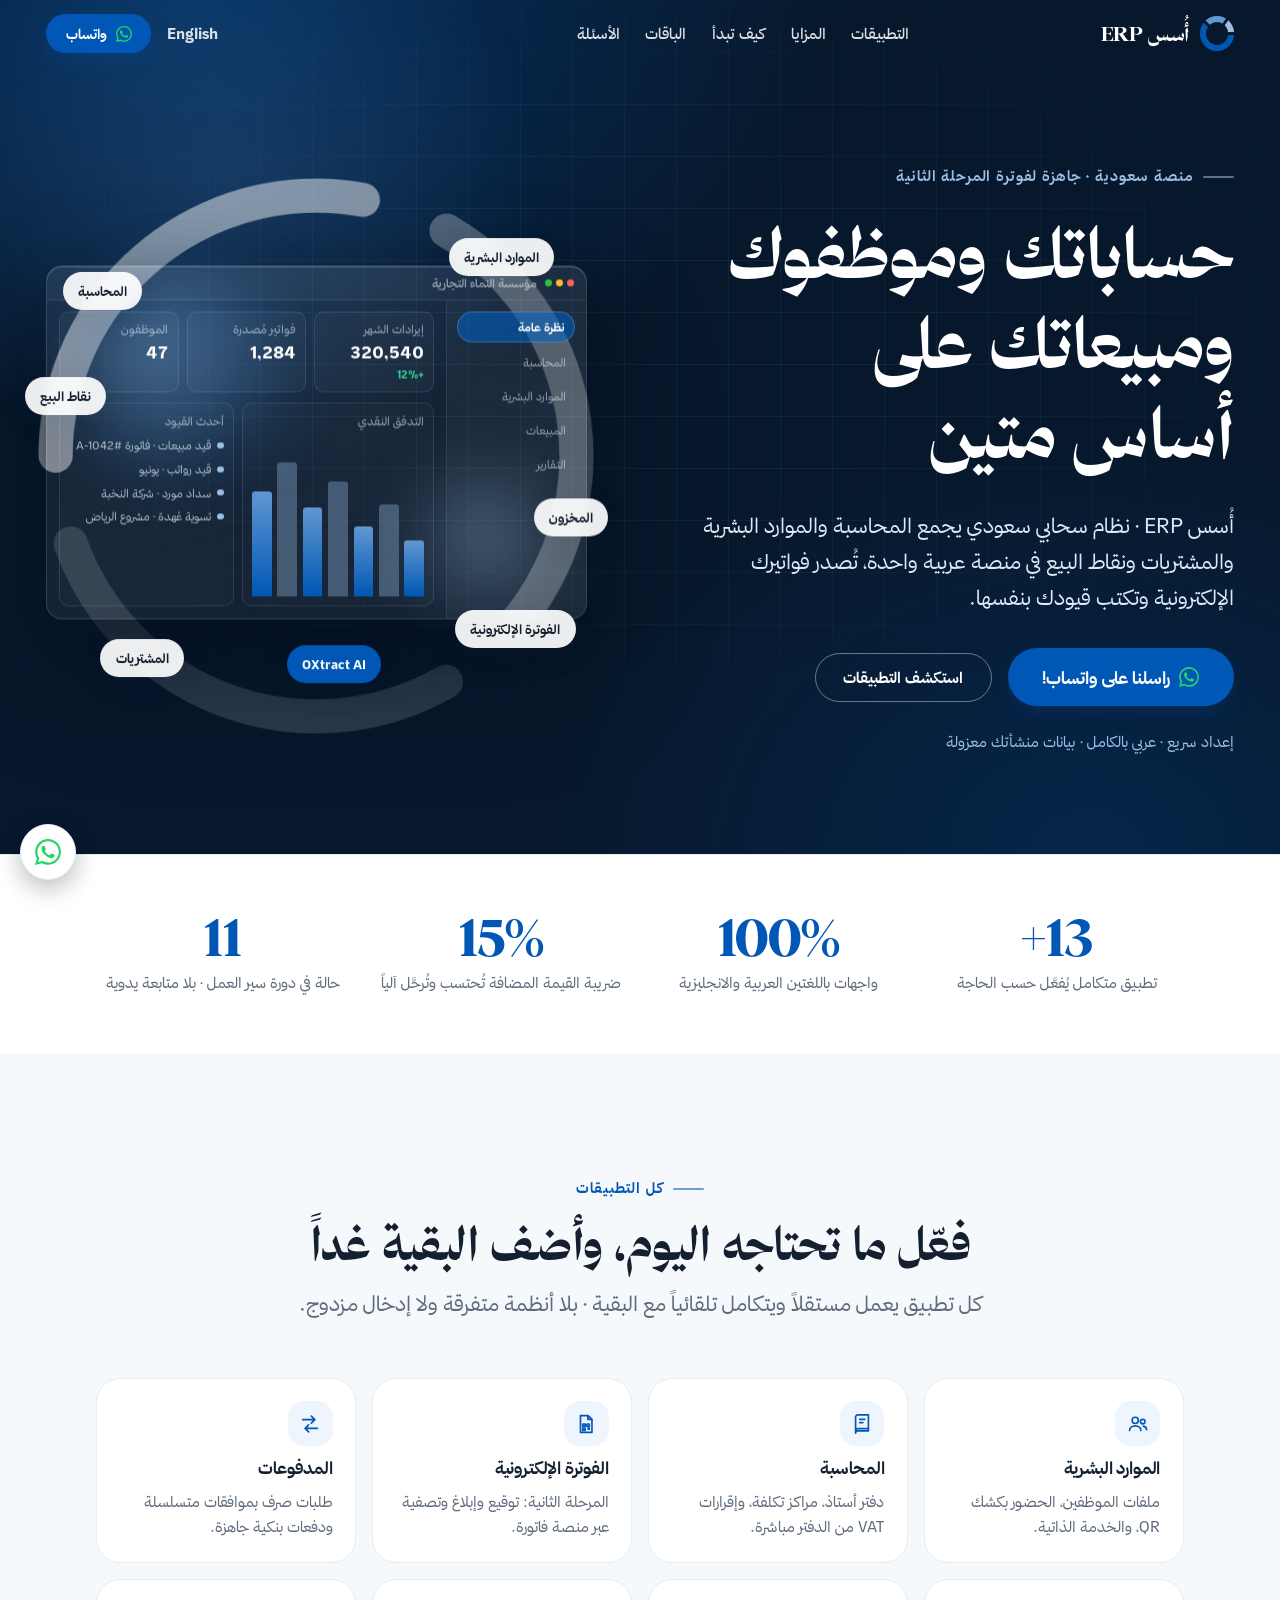
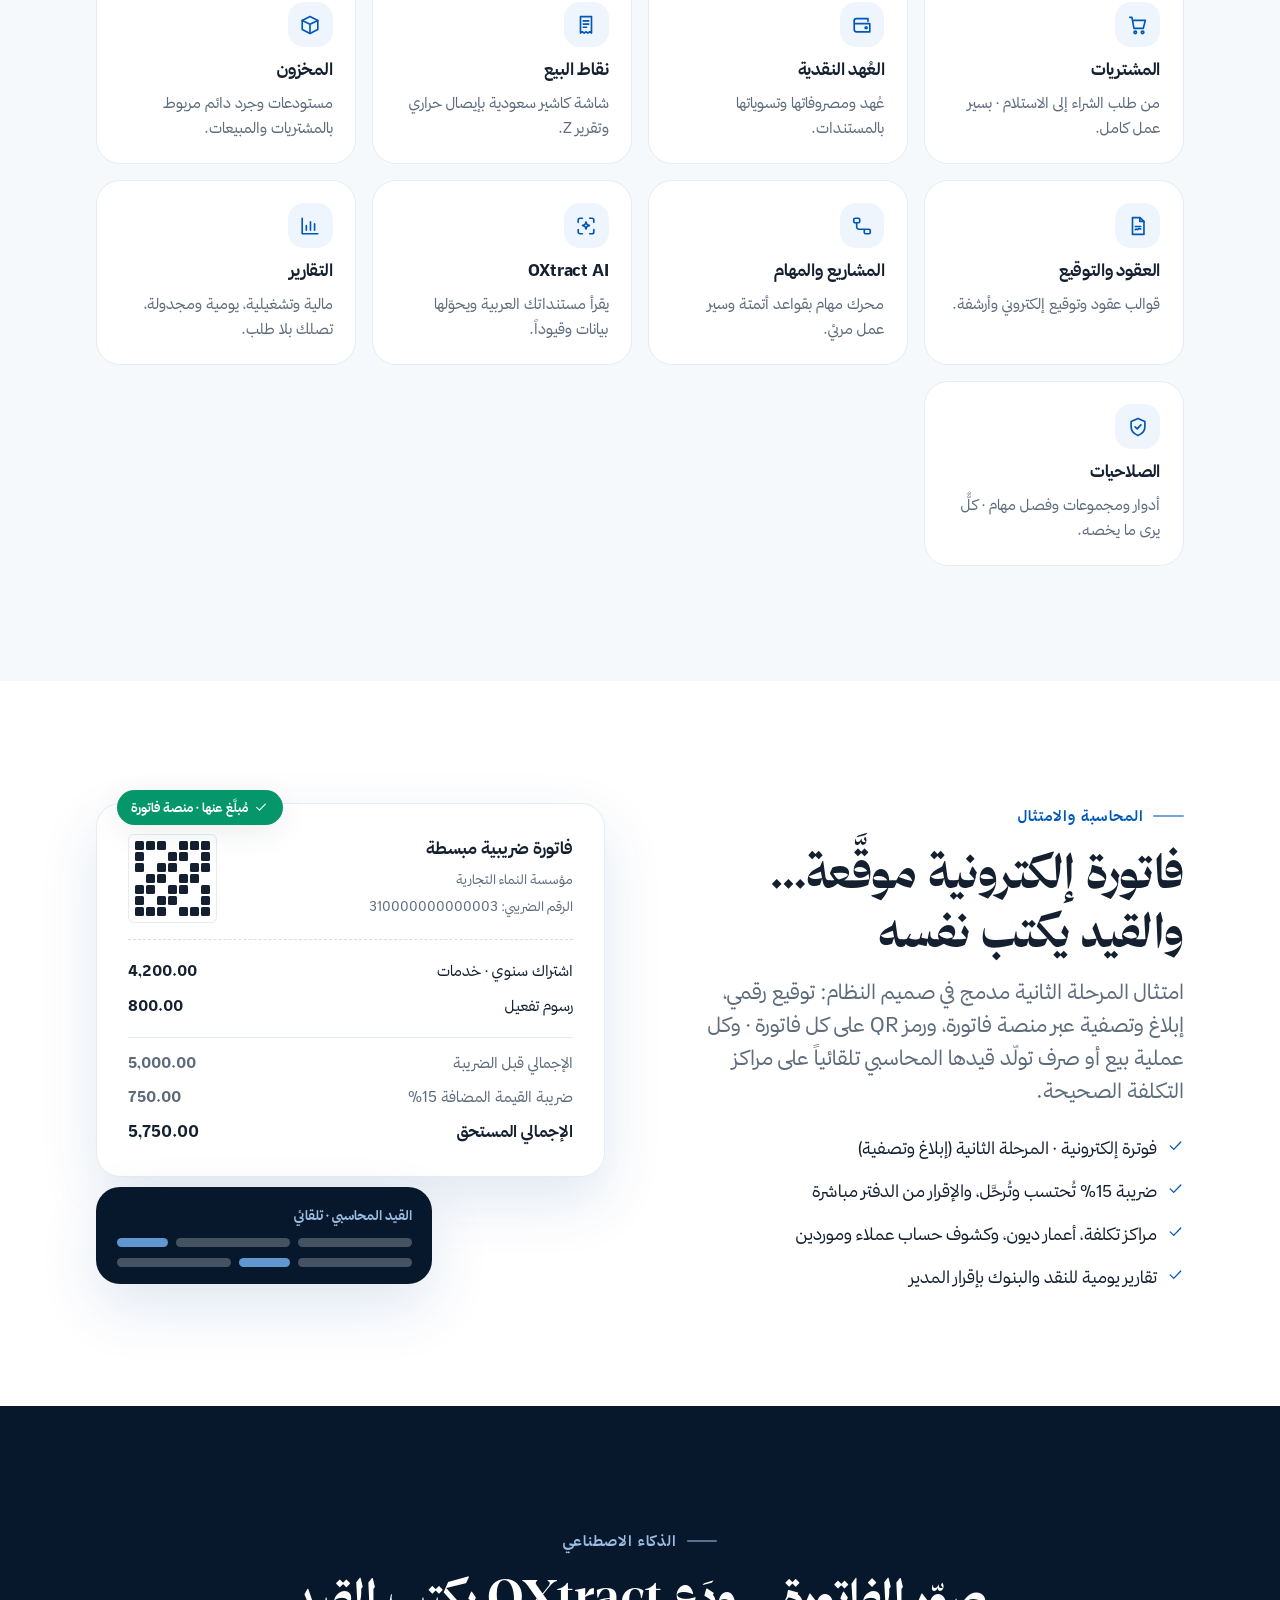
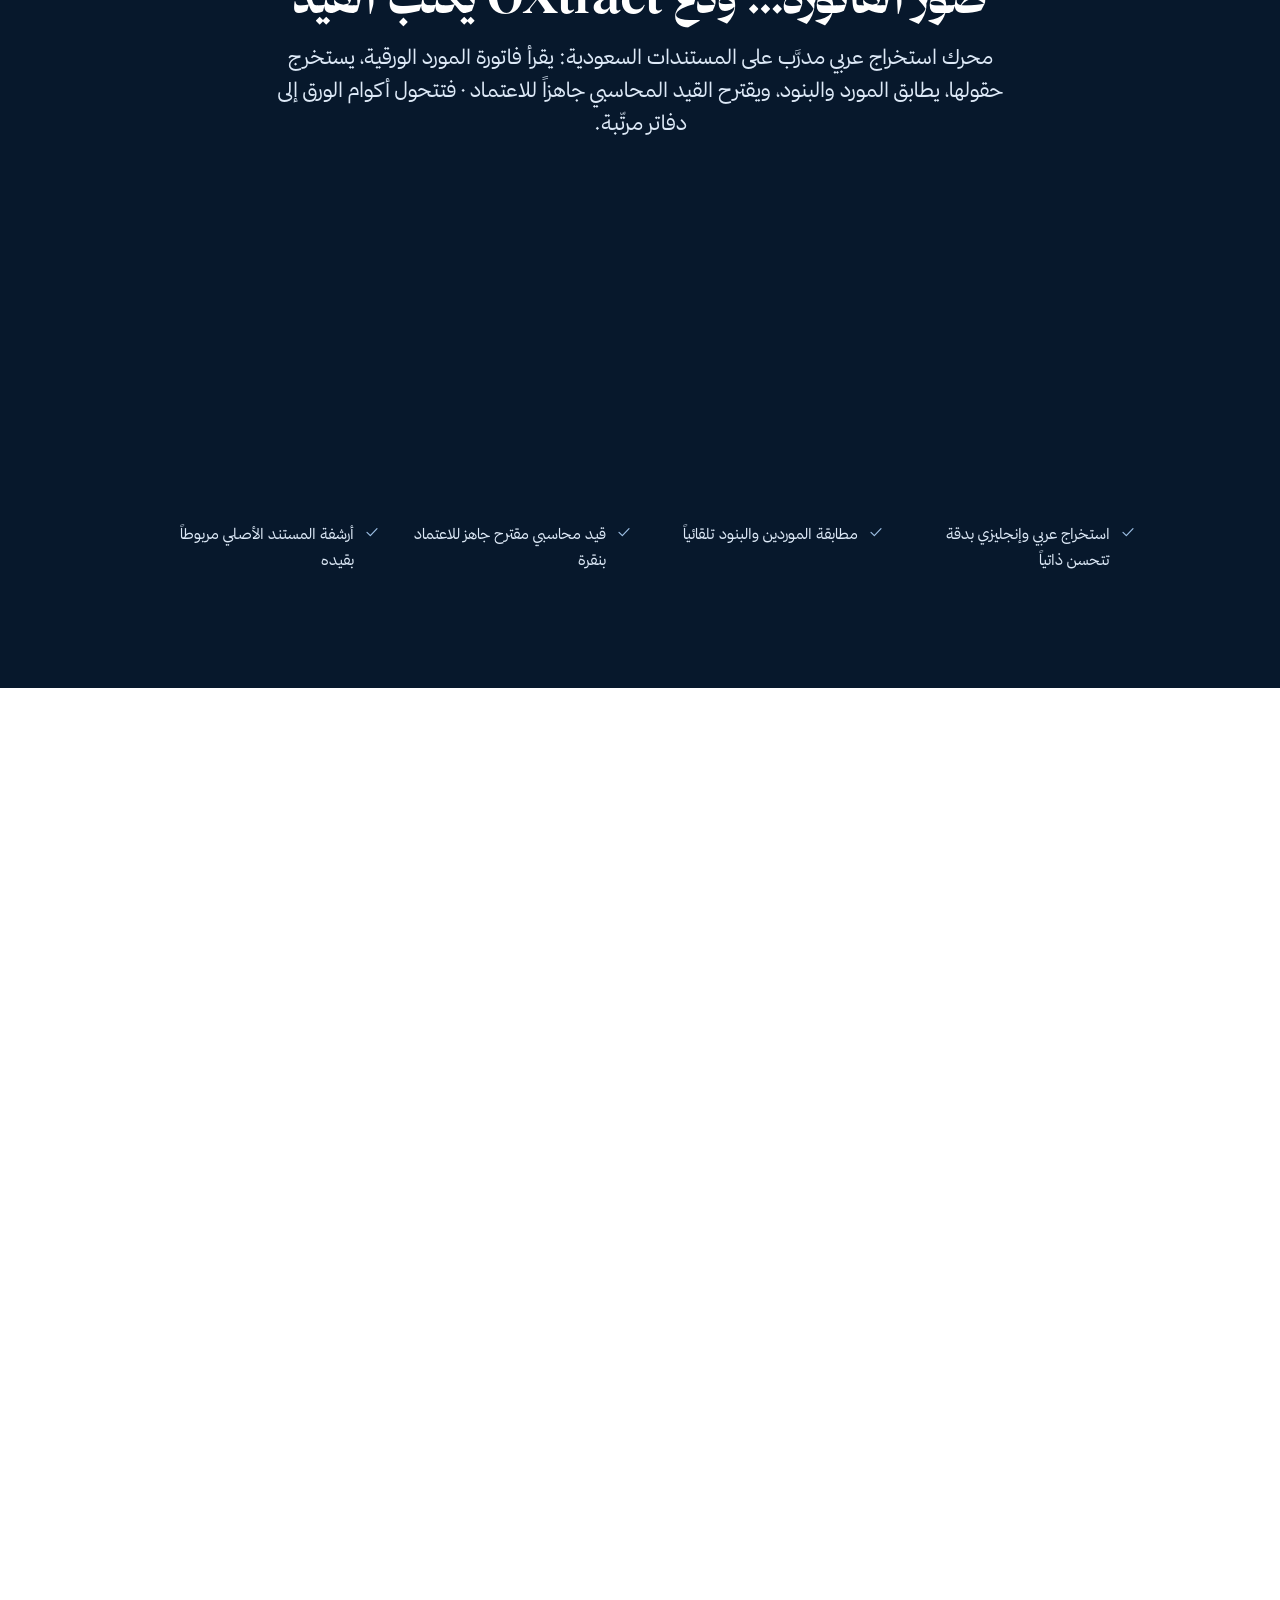
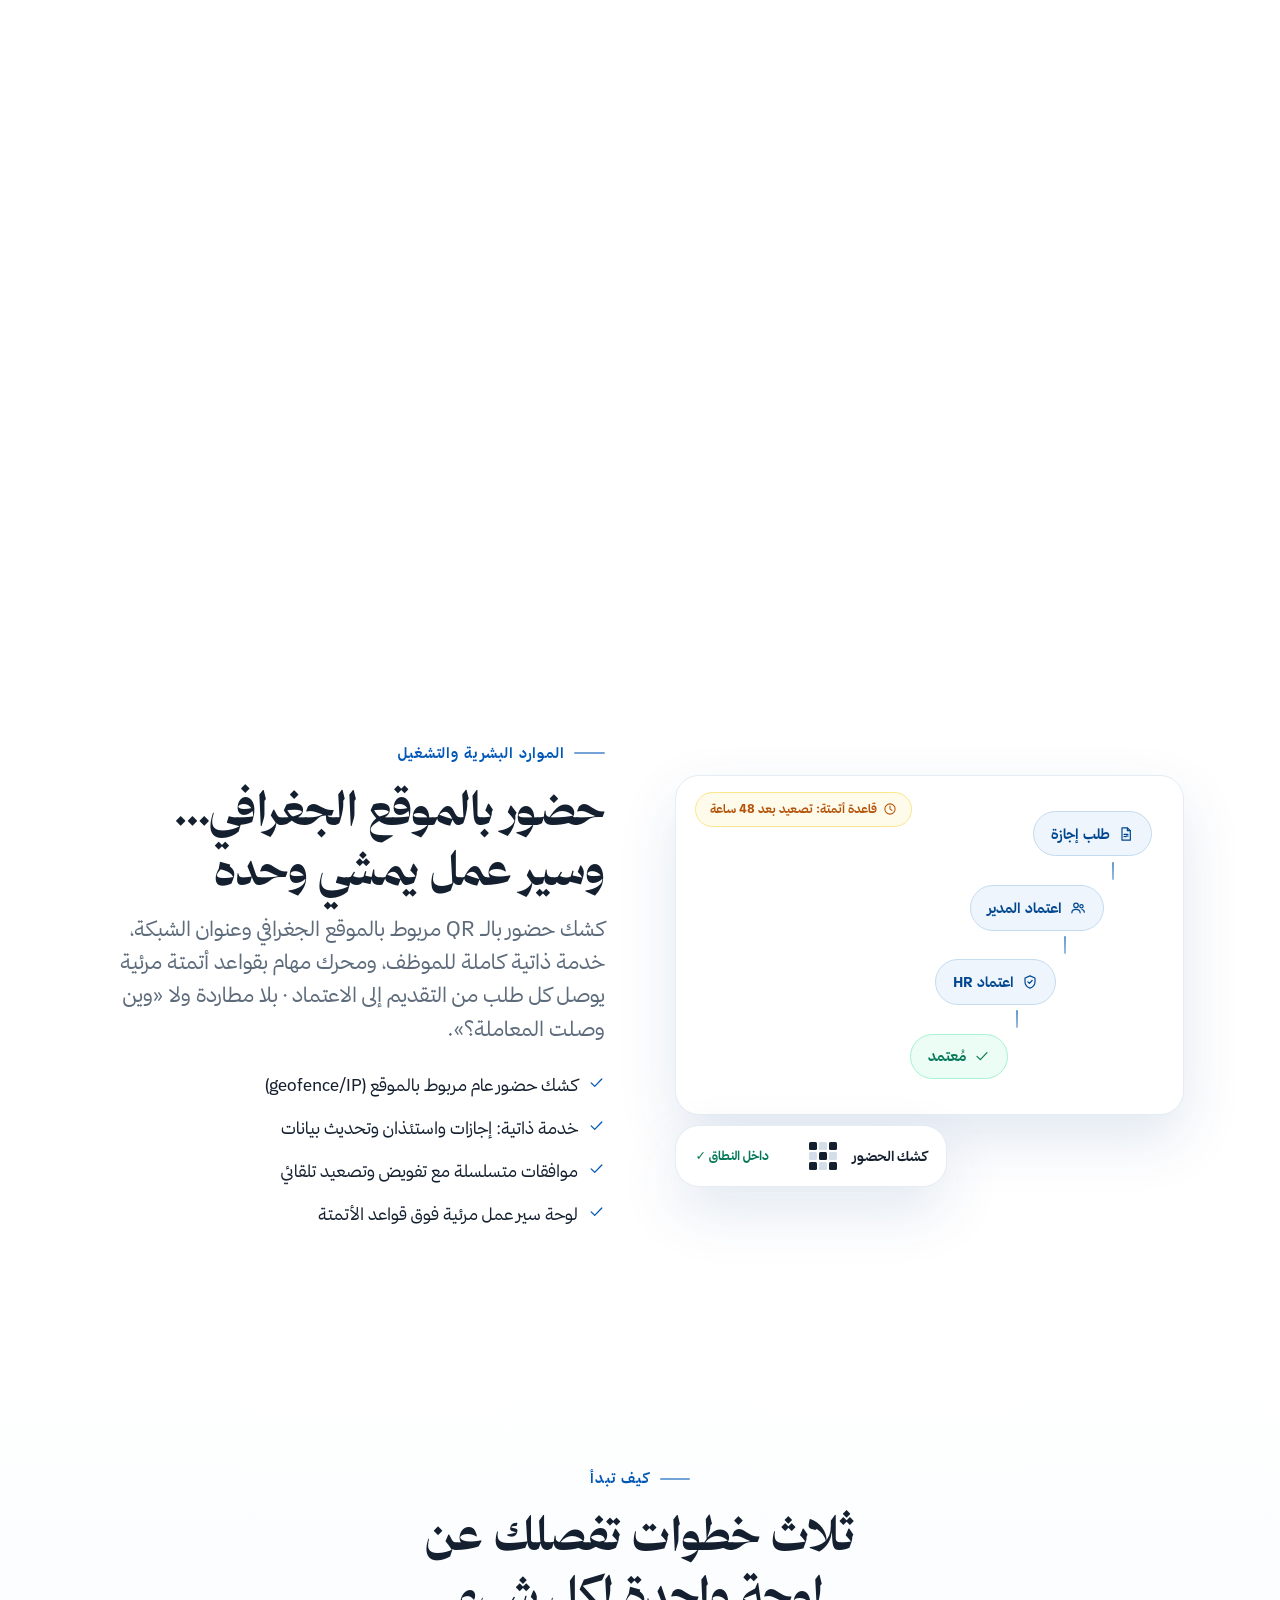
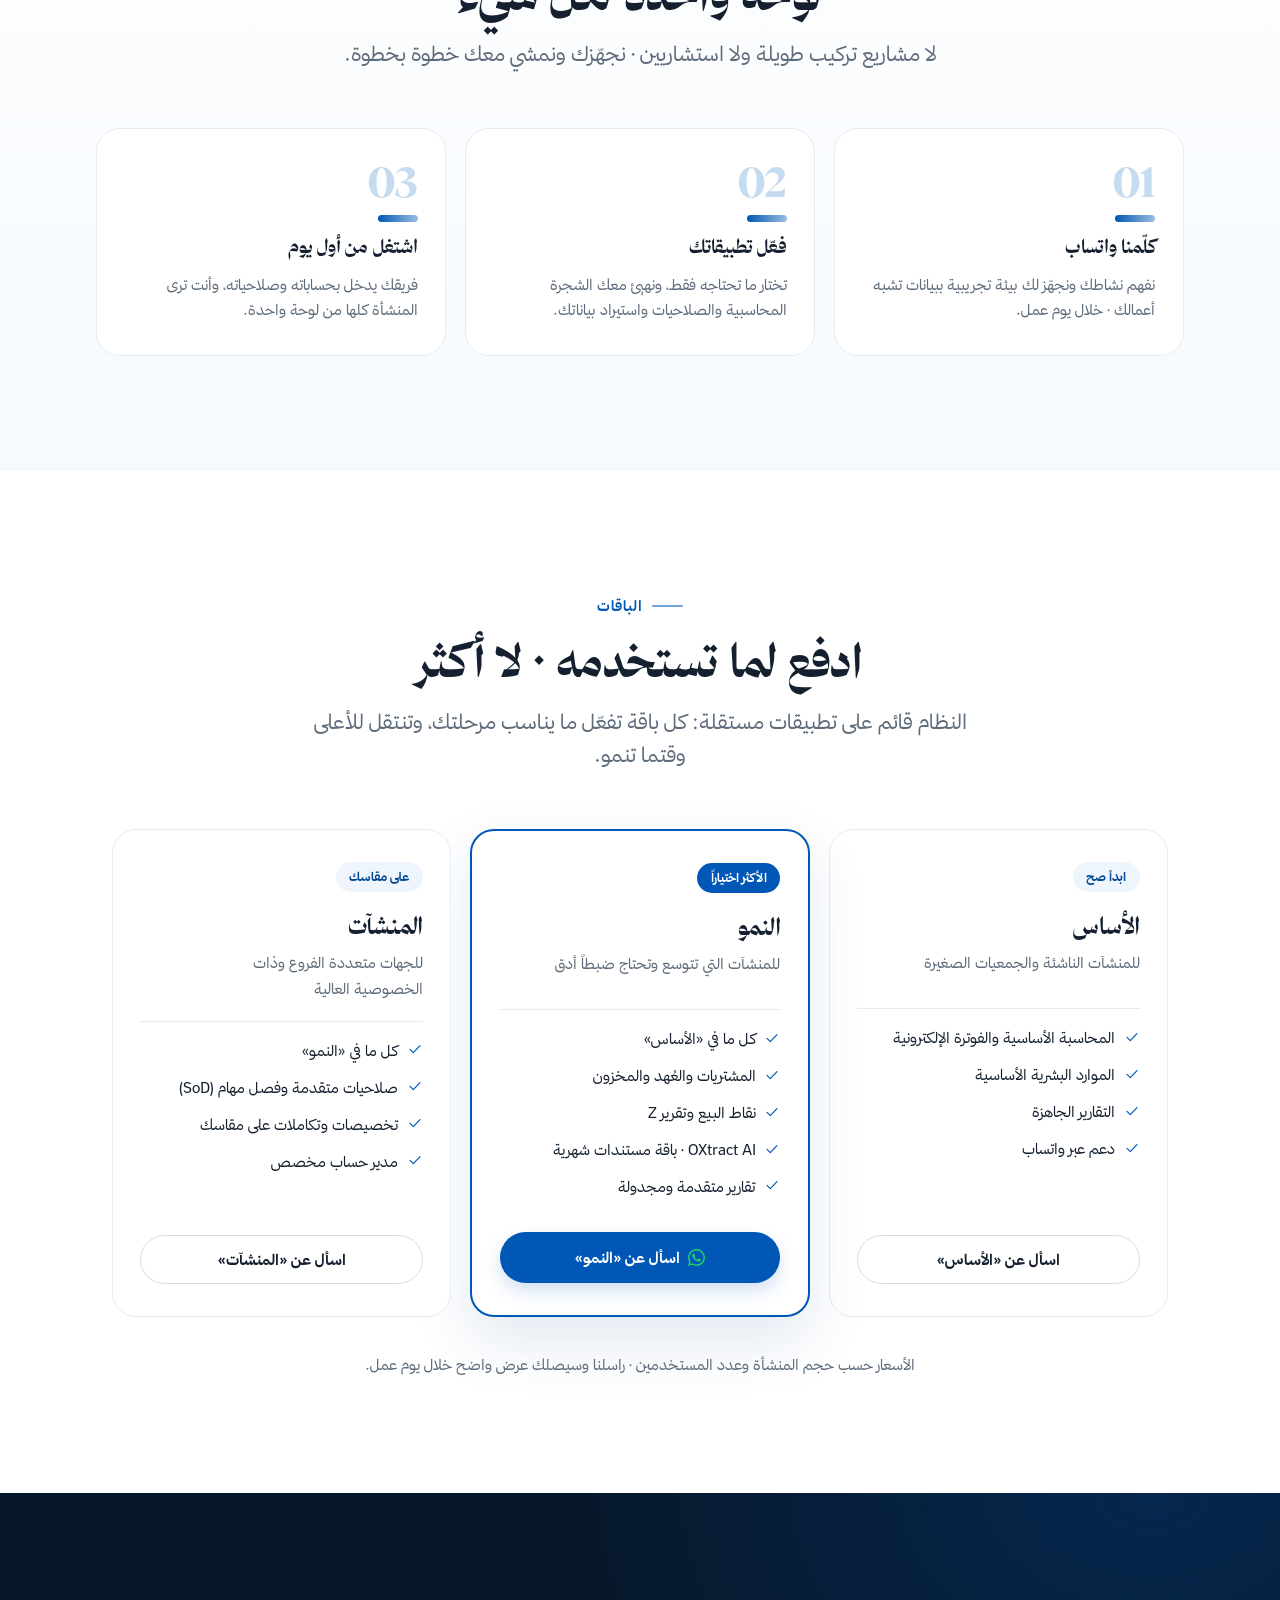
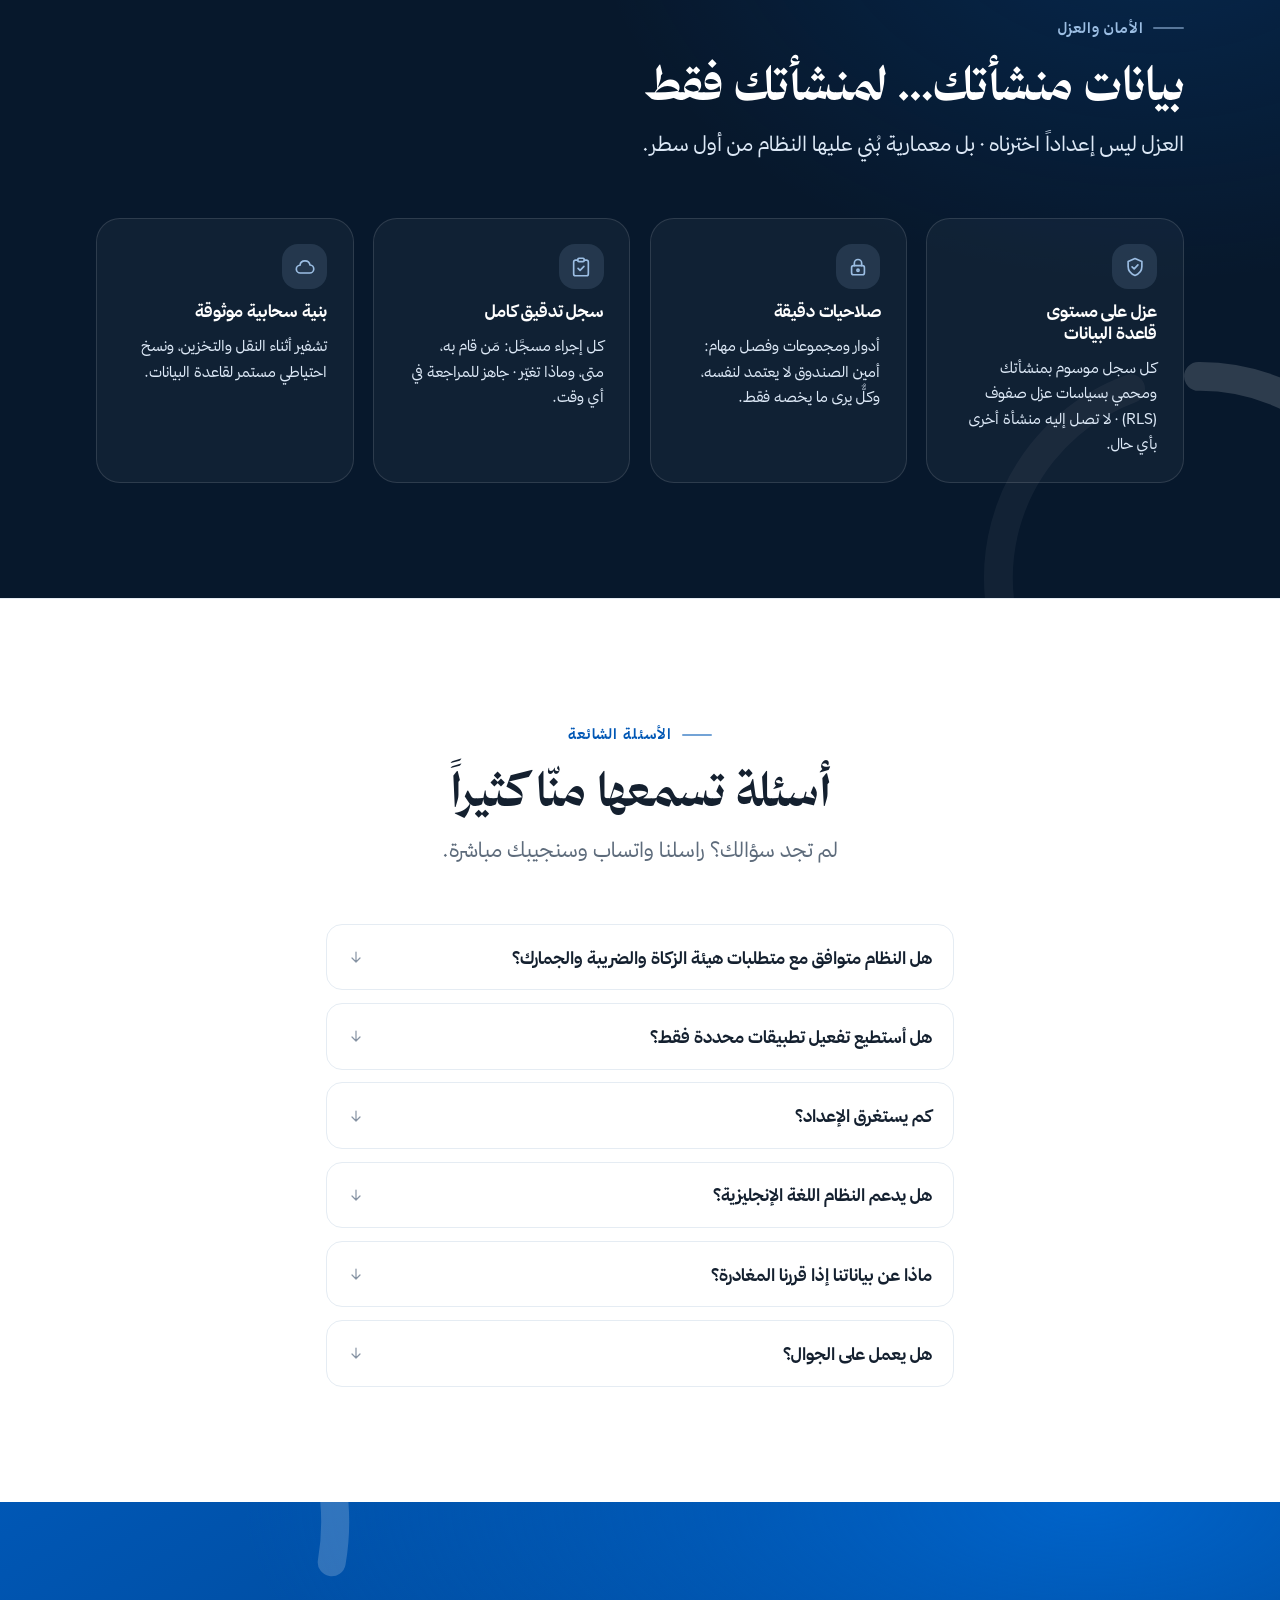
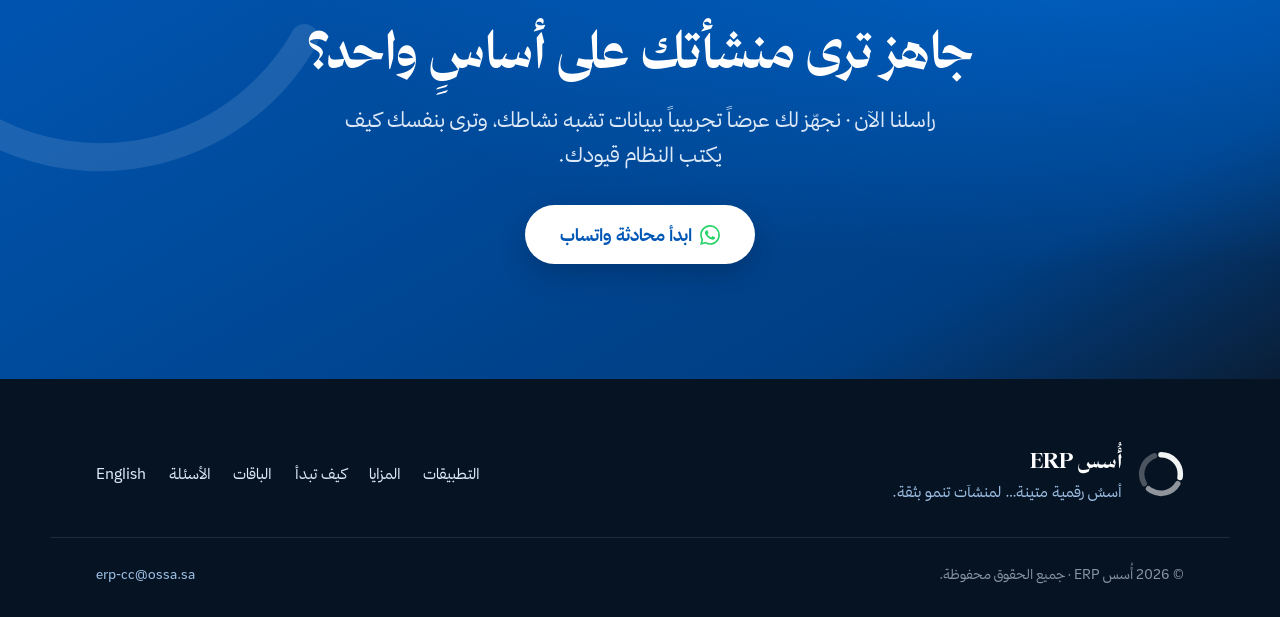
==== commit 2b73b988: "Deploy landing from ososERP@89eb0b1728c83642e52fb8fb6dcd90765f1b5a4e aymanalburaidi/ososERP@89eb0b17" ====
--- a/index.html
+++ b/index.html
@@ -1 +1 @@
-<!DOCTYPE html><html lang="ar" dir="rtl" data-astro-cid-5hce7sga> <head><meta charset="utf-8"><meta name="viewport" content="width=device-width, initial-scale=1"><title>أُسس ERP · نظام إدارة منشآت سحابي سعودي: محاسبة وفوترة إلكترونية وموارد بشرية بالعربي</title><meta name="description" content="منصة سعودية متكاملة للشركات الصغيرة والجمعيات: محاسبة وفوترة إلكترونية جاهزة للمرحلة الثانية، موارد بشرية وحضور، مشتريات وعُهد ومخزون ونقاط بيع، مع OXtract AI لاستخراج المستندات آلياً. عربية أولاً RTL."><link rel="canonical" href="https://erp.ossa.sa/"><link rel="alternate" hreflang="en" href="https://erp.ossa.sa/en"><link rel="alternate" hreflang="ar" href="https://erp.ossa.sa/"><link rel="alternate" hreflang="x-default" href="https://erp.ossa.sa/"><meta name="theme-color" content="#0057b5"><link rel="icon" type="image/png" sizes="32x32" href="/brand/favicon-32.png"><link rel="icon" type="image/png" sizes="256x256" href="/brand/favicon-256.png"><link rel="apple-touch-icon" href="/brand/apple-touch-icon.png"><meta property="og:type" content="website"><meta property="og:locale" content="ar_SA"><meta property="og:site_name" content="أُسس ERP"><meta property="og:title" content="أُسس ERP · نظام إدارة منشآت سحابي سعودي: محاسبة وفوترة إلكترونية وموارد بشرية بالعربي"><meta property="og:description" content="منصة سعودية متكاملة للشركات الصغيرة والجمعيات: محاسبة وفوترة إلكترونية جاهزة للمرحلة الثانية، موارد بشرية وحضور، مشتريات وعُهد ومخزون ونقاط بيع، مع OXtract AI لاستخراج المستندات آلياً. عربية أولاً RTL."><meta property="og:url" content="https://erp.ossa.sa/"><meta property="og:image" content="https://erp.ossa.sa/brand/og-image-erp.png"><meta property="og:image:width" content="1200"><meta property="og:image:height" content="630"><meta name="twitter:card" content="summary_large_image"><meta name="twitter:title" content="أُسس ERP · نظام إدارة منشآت سحابي سعودي: محاسبة وفوترة إلكترونية وموارد بشرية بالعربي"><meta name="twitter:description" content="منصة سعودية متكاملة للشركات الصغيرة والجمعيات: محاسبة وفوترة إلكترونية جاهزة للمرحلة الثانية، موارد بشرية وحضور، مشتريات وعُهد ومخزون ونقاط بيع، مع OXtract AI لاستخراج المستندات آلياً. عربية أولاً RTL."><meta name="twitter:image" content="https://erp.ossa.sa/brand/og-image-erp.png"><link rel="preload" href="/fonts/thamaniah-serif-700.woff2" as="font" type="font/woff2" crossorigin><link rel="preload" href="/fonts/thamaniah-sans-400.woff2" as="font" type="font/woff2" crossorigin><script type="application/ld+json">{"@context":"https://schema.org","@graph":[{"@type":"Organization","@id":"https://erp.ossa.sa/#organization","name":"أُسس ERP","url":"https://erp.ossa.sa","logo":"https://erp.ossa.sa/brand/favicon-256.png","email":"erp-cc@ossa.sa","contactPoint":{"@type":"ContactPoint","email":"erp-cc@ossa.sa","contactType":"sales"}},{"@type":"SoftwareApplication","@id":"https://erp.ossa.sa/#software","name":"أُسس ERP","applicationCategory":"BusinessApplication","operatingSystem":"Web","inLanguage":"ar-SA","description":"منصة سعودية متكاملة للشركات الصغيرة والجمعيات: محاسبة وفوترة إلكترونية جاهزة للمرحلة الثانية، موارد بشرية وحضور، مشتريات وعُهد ومخزون ونقاط بيع، مع OXtract AI لاستخراج المستندات آلياً. عربية أولاً RTL.","url":"https://erp.ossa.sa/","featureList":["الموارد البشرية","المحاسبة","الفوترة الإلكترونية","المدفوعات","المشتريات","العُهد النقدية","نقاط البيع","المخزون","العقود والتوقيع","المشاريع والمهام","OXtract AI","التقارير","الصلاحيات"],"publisher":{"@id":"https://erp.ossa.sa/#organization"}},{"@type":"FAQPage","@id":"https://erp.ossa.sa/#faq","mainEntity":[{"@type":"Question","name":"هل النظام متوافق مع متطلبات هيئة الزكاة والضريبة والجمارك؟","acceptedAnswer":{"@type":"Answer","text":"نعم. الفوترة الإلكترونية للمرحلة الثانية (الربط والإبلاغ والتصفية عبر منصة فاتورة) مدمجة في النظام، مع رمز QR على كل فاتورة واحتساب ضريبة القيمة المضافة 15% وترحيلها آلياً."}},{"@type":"Question","name":"هل أستطيع تفعيل تطبيقات محددة فقط؟","acceptedAnswer":{"@type":"Answer","text":"نعم · النظام قائم على تطبيقات مستقلة بالكامل. تبدأ بما تحتاجه (مثلاً المحاسبة والموارد البشرية) وتضيف البقية لاحقاً، وتدفع لما تفعّله فقط."}},{"@type":"Question","name":"كم يستغرق الإعداد؟","acceptedAnswer":{"@type":"Answer","text":"بيئة تجريبية خلال يوم عمل، وإطلاق فعلي خلال أيام حسب جاهزية بياناتك · ولدينا مركز استيراد يساعدك على نقل بياناتك الحالية."}},{"@type":"Question","name":"هل يدعم النظام اللغة الإنجليزية؟","acceptedAnswer":{"@type":"Answer","text":"المنصة عربية أولاً (RTL من الجذر لا ترجمة فوقية)، وتدعم الإنجليزية للفرق ثنائية اللغة."}},{"@type":"Question","name":"ماذا عن بياناتنا إذا قررنا المغادرة؟","acceptedAnswer":{"@type":"Answer","text":"بياناتك ملكك دائماً · تحصل على تصدير كامل لبياناتك عند الطلب، بصيغ قياسية قابلة للاستخدام."}},{"@type":"Question","name":"هل يعمل على الجوال؟","acceptedAnswer":{"@type":"Answer","text":"يعمل من أي متصفح حديث بلا تركيب، وواجهات الموظف (الحضور والطلبات) مصممة أساساً للجوال."}}]}]}</script><link rel="stylesheet" href="/_astro/config.BWMqVxCR.css"><link rel="stylesheet" href="/_astro/FinalCta.BDg4EhtH.css"></head> <body data-astro-cid-5hce7sga> <a href="#main" class="skip-link" data-astro-cid-5hce7sga>تجاوز إلى المحتوى</a> <header class="site-header" data-header data-astro-cid-ctg3m53h> <div class="container container--wide site-header__inner" data-astro-cid-ctg3m53h> <a class="site-header__brand" href="/" aria-label="أُسس ERP" data-astro-cid-ctg3m53h> <img src="/brand/mark.webp" alt="" width="34" height="35" loading="eager" data-astro-cid-ctg3m53h> <span class="site-header__wordmark" data-astro-cid-ctg3m53h>أُسس ERP</span> </a> <nav class="site-header__nav" aria-label="أقسام الصفحة" data-astro-cid-ctg3m53h> <a href="#modules" data-astro-cid-ctg3m53h>التطبيقات</a><a href="#features" data-astro-cid-ctg3m53h>المزايا</a><a href="#how" data-astro-cid-ctg3m53h>كيف تبدأ</a><a href="#pricing" data-astro-cid-ctg3m53h>الباقات</a><a href="#faq" data-astro-cid-ctg3m53h>الأسئلة</a> </nav> <div class="site-header__actions" data-astro-cid-ctg3m53h> <a class="site-header__lang" href="/en" data-lang-switch="/en" rel="alternate" data-astro-cid-ctg3m53h> English </a> <a class="btn btn--whatsapp site-header__cta" href="https://wa.me/966556849009?text=%D9%85%D8%B1%D8%AD%D8%A8%D8%A7%D9%8B!%20%D8%A3%D8%B1%D8%BA%D8%A8%20%D8%A8%D8%A7%D9%84%D8%A7%D8%B3%D8%AA%D9%81%D8%B3%D8%A7%D8%B1%20%D8%B9%D9%86%20%D9%85%D9%86%D8%B5%D8%A9%20%D8%A3%D9%8F%D8%B3%D8%B3%20ERP." target="_blank" rel="noopener" data-astro-cid-ctg3m53h> <svg width="16" height="16" viewBox="0 0 24 24" fill="currentColor" stroke="none" stroke-width="1.8" stroke-linecap="round" stroke-linejoin="round" aria-hidden="true"><path d="M17.472 14.382c-.297-.149-1.758-.867-2.03-.967-.273-.099-.471-.148-.67.15-.197.297-.767.966-.94 1.164-.173.199-.347.223-.644.075-.297-.15-1.255-.463-2.39-1.475-.883-.788-1.48-1.761-1.653-2.059-.173-.297-.018-.458.13-.606.134-.133.297-.347.446-.52.149-.174.198-.298.297-.497.1-.198.05-.371-.025-.52-.075-.149-.669-1.612-.916-2.207-.242-.579-.487-.5-.669-.51-.173-.008-.371-.01-.57-.01-.198 0-.52.074-.792.372-.272.297-1.04 1.016-1.04 2.479 0 1.462 1.065 2.875 1.213 3.074.149.198 2.096 3.2 5.077 4.487.709.306 1.262.489 1.694.625.712.227 1.36.195 1.871.118.571-.085 1.758-.719 2.006-1.413.248-.694.248-1.289.173-1.413-.074-.124-.272-.198-.57-.347m-5.421 7.403h-.004a9.87 9.87 0 0 1-5.031-1.378l-.361-.214-3.741.982.998-3.648-.235-.374a9.86 9.86 0 0 1-1.51-5.26c.001-5.45 4.436-9.884 9.888-9.884 2.64 0 5.122 1.03 6.988 2.898a9.825 9.825 0 0 1 2.893 6.994c-.003 5.45-4.437 9.884-9.885 9.884m8.413-18.297A11.815 11.815 0 0 0 12.05 0C5.495 0 .16 5.335.157 11.892c0 2.096.547 4.142 1.588 5.945L.057 24l6.305-1.654a11.882 11.882 0 0 0 5.683 1.448h.005c6.554 0 11.89-5.335 11.893-11.893a11.821 11.821 0 0 0-3.48-8.413z"/></svg> <span data-astro-cid-ctg3m53h>واتساب</span> </a> </div> </div> </header> <script type="module">const l=document.querySelector("[data-header]"),t=()=>l?.classList.toggle("is-scrolled",window.scrollY>24);t();addEventListener("scroll",t,{passive:!0});document.querySelectorAll("[data-lang-switch]").forEach(e=>{e.addEventListener("click",()=>{e.href=(e.dataset.langSwitch||"/")+location.hash})});</script> <main id="main" data-astro-cid-5hce7sga>  <section class="hero section--navy" aria-labelledby="hero-title" data-astro-cid-anhloy43> <div class="hero__grid" aria-hidden="true" data-astro-cid-anhloy43></div> <div class="hero__glow" aria-hidden="true" data-astro-cid-anhloy43></div> <div class="container container--wide hero__inner" data-astro-cid-anhloy43> <div class="hero__copy" data-astro-cid-anhloy43> <p class="eyebrow" data-hero-fade data-astro-cid-anhloy43>منصة سعودية · جاهزة لفوترة المرحلة الثانية</p> <h1 class="hero__title" id="hero-title" data-hero-title data-astro-cid-anhloy43> <span class="hero__line" data-astro-cid-anhloy43>حساباتك وموظفوك ومبيعاتك على أساسٍ متين</span> <span class="hero__line hero__line--em" data-astro-cid-anhloy43></span> </h1> <p class="hero__subhead" data-hero-fade data-astro-cid-anhloy43>أُسس ERP · نظام سحابي سعودي يجمع المحاسبة والموارد البشرية والمشتريات ونقاط البيع في منصة عربية واحدة، تُصدر فواتيرك الإلكترونية وتكتب قيودك بنفسها.</p> <div class="hero__ctas" data-hero-fade data-astro-cid-anhloy43> <a class="btn btn--whatsapp btn--lg " href="https://wa.me/966556849009?text=%D9%85%D8%B1%D8%AD%D8%A8%D8%A7%D9%8B!%20%D8%A3%D8%B1%D8%BA%D8%A8%20%D8%A8%D9%85%D8%B4%D8%A7%D9%87%D8%AF%D8%A9%20%D8%B9%D8%B1%D8%B6%20%D8%AA%D8%AC%D8%B1%D9%8A%D8%A8%D9%8A%20%D9%84%D9%85%D9%86%D8%B5%D8%A9%20%D8%A3%D9%8F%D8%B3%D8%B3%20ERP." target="_blank" rel="noopener"> <svg width="20" height="20" viewBox="0 0 24 24" fill="currentColor" stroke="none" stroke-width="1.8" stroke-linecap="round" stroke-linejoin="round" aria-hidden="true"><path d="M17.472 14.382c-.297-.149-1.758-.867-2.03-.967-.273-.099-.471-.148-.67.15-.197.297-.767.966-.94 1.164-.173.199-.347.223-.644.075-.297-.15-1.255-.463-2.39-1.475-.883-.788-1.48-1.761-1.653-2.059-.173-.297-.018-.458.13-.606.134-.133.297-.347.446-.52.149-.174.198-.298.297-.497.1-.198.05-.371-.025-.52-.075-.149-.669-1.612-.916-2.207-.242-.579-.487-.5-.669-.51-.173-.008-.371-.01-.57-.01-.198 0-.52.074-.792.372-.272.297-1.04 1.016-1.04 2.479 0 1.462 1.065 2.875 1.213 3.074.149.198 2.096 3.2 5.077 4.487.709.306 1.262.489 1.694.625.712.227 1.36.195 1.871.118.571-.085 1.758-.719 2.006-1.413.248-.694.248-1.289.173-1.413-.074-.124-.272-.198-.57-.347m-5.421 7.403h-.004a9.87 9.87 0 0 1-5.031-1.378l-.361-.214-3.741.982.998-3.648-.235-.374a9.86 9.86 0 0 1-1.51-5.26c.001-5.45 4.436-9.884 9.888-9.884 2.64 0 5.122 1.03 6.988 2.898a9.825 9.825 0 0 1 2.893 6.994c-.003 5.45-4.437 9.884-9.885 9.884m8.413-18.297A11.815 11.815 0 0 0 12.05 0C5.495 0 .16 5.335.157 11.892c0 2.096.547 4.142 1.588 5.945L.057 24l6.305-1.654a11.882 11.882 0 0 0 5.683 1.448h.005c6.554 0 11.89-5.335 11.893-11.893a11.821 11.821 0 0 0-3.48-8.413z"/></svg> <span>راسلنا على واتساب!</span> </a> <a class="btn btn--ghost" href="#modules" data-astro-cid-anhloy43>استكشف التطبيقات</a> </div> <p class="hero__trust" data-hero-fade data-astro-cid-anhloy43>إعداد سريع · عربي بالكامل · بيانات منشأتك معزولة</p> </div> <div class="hero__visual" data-astro-cid-anhloy43> <div class="hero__ring" data-hero-ring data-astro-cid-anhloy43> <svg class="ring-mark " width="620" height="620" viewBox="0 0 100 100" fill="none" aria-hidden="true" data-ring> <circle cx="50" cy="50" r="42" pathLength="360" stroke="rgba(255,255,255,0.95)" stroke-width="5.5" stroke-linecap="round" stroke-dasharray="100 260" transform="rotate(-90 50 50)" data-ring-arc="0"></circle><circle cx="50" cy="50" r="42" pathLength="360" stroke="rgba(255,255,255,0.55)" stroke-width="5.5" stroke-linecap="round" stroke-dasharray="100 260" transform="rotate(30 50 50)" data-ring-arc="1"></circle><circle cx="50" cy="50" r="42" pathLength="360" stroke="rgba(255,255,255,0.28)" stroke-width="5.5" stroke-linecap="round" stroke-dasharray="100 260" transform="rotate(150 50 50)" data-ring-arc="2"></circle> </svg> </div> <!-- كرات لونية ناعمة يلتقطها الزجاج فيتشابك مع الخلفية --> <span class="hero__orb hero__orb--1" aria-hidden="true" data-astro-cid-anhloy43></span> <span class="hero__orb hero__orb--2" aria-hidden="true" data-astro-cid-anhloy43></span> <div class="hero__mockup-wrap" data-hero-mockup-wrap data-astro-cid-anhloy43> <div class="mock" data-hero-mockup data-astro-cid-apsyvq6c> <div class="mock__bar" data-astro-cid-apsyvq6c> <span class="mock__dots" aria-hidden="true" data-astro-cid-apsyvq6c><i data-astro-cid-apsyvq6c></i><i data-astro-cid-apsyvq6c></i><i data-astro-cid-apsyvq6c></i></span> <span class="mock__title" data-astro-cid-apsyvq6c>مؤسسة النماء التجارية</span> </div> <div class="mock__body" data-astro-cid-apsyvq6c> <aside class="mock__side" aria-hidden="true" data-astro-cid-apsyvq6c> <span class="is-active" data-astro-cid-apsyvq6c>نظرة عامة</span><span class data-astro-cid-apsyvq6c>المحاسبة</span><span class data-astro-cid-apsyvq6c>الموارد البشرية</span><span class data-astro-cid-apsyvq6c>المبيعات</span><span class data-astro-cid-apsyvq6c>التقارير</span> </aside> <div class="mock__main" data-astro-cid-apsyvq6c> <div class="mock__kpis" data-astro-cid-apsyvq6c> <div class="mock__kpi" data-astro-cid-apsyvq6c> <span class="mock__lbl" data-astro-cid-apsyvq6c>إيرادات الشهر</span> <strong class="mock__num" data-astro-cid-apsyvq6c>320,540</strong> <em class="mock__delta" data-astro-cid-apsyvq6c>+12%</em> </div><div class="mock__kpi" data-astro-cid-apsyvq6c> <span class="mock__lbl" data-astro-cid-apsyvq6c>فواتير مُصدرة</span> <strong class="mock__num" data-astro-cid-apsyvq6c>1,284</strong>  </div><div class="mock__kpi" data-astro-cid-apsyvq6c> <span class="mock__lbl" data-astro-cid-apsyvq6c>الموظفون</span> <strong class="mock__num" data-astro-cid-apsyvq6c>47</strong>  </div> </div> <div class="mock__row2" data-astro-cid-apsyvq6c> <div class="mock__chart" data-astro-cid-apsyvq6c> <span class="mock__lbl" data-astro-cid-apsyvq6c>التدفق النقدي</span> <div class="mock__bars" aria-hidden="true" data-astro-cid-apsyvq6c> <i data-chart-bar style="--h:35%" data-astro-cid-apsyvq6c></i><i data-chart-bar style="--h:58%" data-astro-cid-apsyvq6c></i><i data-chart-bar style="--h:44%" data-astro-cid-apsyvq6c></i><i data-chart-bar style="--h:72%" data-astro-cid-apsyvq6c></i><i data-chart-bar style="--h:56%" data-astro-cid-apsyvq6c></i><i data-chart-bar style="--h:84%" data-astro-cid-apsyvq6c></i><i data-chart-bar style="--h:66%" data-astro-cid-apsyvq6c></i> </div> </div> <div class="mock__table" data-astro-cid-apsyvq6c> <span class="mock__lbl" data-astro-cid-apsyvq6c>أحدث القيود</span> <ul data-astro-cid-apsyvq6c> <li class="mock__trow" data-astro-cid-apsyvq6c> <i aria-hidden="true" data-astro-cid-apsyvq6c></i> <span data-astro-cid-apsyvq6c>قيد مبيعات · فاتورة #A-1042</span> </li><li class="mock__trow" data-astro-cid-apsyvq6c> <i aria-hidden="true" data-astro-cid-apsyvq6c></i> <span data-astro-cid-apsyvq6c>قيد رواتب · يونيو</span> </li><li class="mock__trow" data-astro-cid-apsyvq6c> <i aria-hidden="true" data-astro-cid-apsyvq6c></i> <span data-astro-cid-apsyvq6c>سداد مورد · شركة النخبة</span> </li><li class="mock__trow" data-astro-cid-apsyvq6c> <i aria-hidden="true" data-astro-cid-apsyvq6c></i> <span data-astro-cid-apsyvq6c>تسوية عُهدة · مشروع الرياض</span> </li> </ul> </div> </div> </div> </div> </div> </div> <ul class="hero__chips" aria-hidden="true" data-astro-cid-anhloy43> <li class="hero__chip" data-hero-chip data-astro-cid-anhloy43>الموارد البشرية</li><li class="hero__chip" data-hero-chip data-astro-cid-anhloy43>المحاسبة</li><li class="hero__chip" data-hero-chip data-astro-cid-anhloy43>فوترة إلكترونية</li><li class="hero__chip" data-hero-chip data-astro-cid-anhloy43>المشتريات</li><li class="hero__chip" data-hero-chip data-astro-cid-anhloy43>نقاط البيع</li><li class="hero__chip" data-hero-chip data-astro-cid-anhloy43>المخزون</li><li class="hero__chip" data-hero-chip data-astro-cid-anhloy43>OXtract AI</li> </ul> </div> </div> </section> <section class="stats section--divide" aria-label="حقائق المنتج" data-astro-cid-6iz6s32p> <div class="container stats__grid" data-astro-cid-6iz6s32p> <div class="stats__item" data-reveal data-astro-cid-6iz6s32p> <span class="stats__value" data-counter="13" data-suffix="+" data-astro-cid-6iz6s32p> 13+ </span> <span class="stats__label" data-astro-cid-6iz6s32p>تطبيق متكامل يُفعَّل حسب الحاجة</span> </div><div class="stats__item" data-reveal data-astro-cid-6iz6s32p> <span class="stats__value" data-counter="100" data-suffix="%" data-astro-cid-6iz6s32p> 100% </span> <span class="stats__label" data-astro-cid-6iz6s32p>واجهات باللغتين العربية والانجليزية</span> </div><div class="stats__item" data-reveal data-astro-cid-6iz6s32p> <span class="stats__value" data-counter="15" data-suffix="%" data-astro-cid-6iz6s32p> 15% </span> <span class="stats__label" data-astro-cid-6iz6s32p>ضريبة القيمة المضافة تُحتسب وتُرحَّل آلياً</span> </div><div class="stats__item" data-reveal data-astro-cid-6iz6s32p> <span class="stats__value" data-counter="11" data-suffix data-astro-cid-6iz6s32p> 11 </span> <span class="stats__label" data-astro-cid-6iz6s32p>حالة في دورة سير العمل · بلا متابعة يدوية</span> </div> </div> </section> <section class="section section--tint" id="modules" aria-labelledby="modules-title" data-astro-cid-2jacfsvr> <div class="container" data-astro-cid-2jacfsvr> <div class="section-head section-head--center" data-reveal data-astro-cid-2jacfsvr> <p class="eyebrow" data-astro-cid-2jacfsvr>كل التطبيقات</p> <h2 class="section-head__title" id="modules-title" data-astro-cid-2jacfsvr>فعّل ما تحتاجه اليوم، وأضف البقية غداً</h2> <p class="section-head__lede" data-astro-cid-2jacfsvr>كل تطبيق يعمل مستقلاً ويتكامل تلقائياً مع البقية · بلا أنظمة متفرقة ولا إدخال مزدوج.</p> </div> <ul class="modules__grid" data-astro-cid-2jacfsvr> <li class="card card--hover modules__card" data-reveal data-astro-cid-2jacfsvr> <span class="modules__icon" data-astro-cid-2jacfsvr> <svg width="22" height="22" viewBox="0 0 24 24" fill="none" stroke="currentColor" stroke-width="1.8" stroke-linecap="round" stroke-linejoin="round" aria-hidden="true"><circle cx="9" cy="8" r="3.4"/><path d="M2.8 19.2c0-3.1 2.8-5.2 6.2-5.2s6.2 2.1 6.2 5.2"/><circle cx="17.2" cy="9.4" r="2.5"/><path d="M17.8 14.3c2.1.4 3.6 1.9 3.6 3.9"/></svg> </span> <h3 class="modules__name" data-astro-cid-2jacfsvr>الموارد البشرية</h3> <p class="modules__blurb" data-astro-cid-2jacfsvr>ملفات الموظفين، الحضور بكشك QR، والخدمة الذاتية.</p> </li><li class="card card--hover modules__card" data-reveal data-astro-cid-2jacfsvr> <span class="modules__icon" data-astro-cid-2jacfsvr> <svg width="22" height="22" viewBox="0 0 24 24" fill="none" stroke="currentColor" stroke-width="1.8" stroke-linecap="round" stroke-linejoin="round" aria-hidden="true"><path d="M5 4.5A2.5 2.5 0 0 1 7.5 2H19v17.5H7.5A2.5 2.5 0 0 0 5 22V4.5z"/><path d="M5 19.5A2.5 2.5 0 0 1 7.5 17H19"/><path d="M9.5 7h5.5M9.5 10.5h3.5"/></svg> </span> <h3 class="modules__name" data-astro-cid-2jacfsvr>المحاسبة</h3> <p class="modules__blurb" data-astro-cid-2jacfsvr>دفتر أستاذ، مراكز تكلفة، وإقرارات VAT من الدفتر مباشرة.</p> </li><li class="card card--hover modules__card" data-reveal data-astro-cid-2jacfsvr> <span class="modules__icon" data-astro-cid-2jacfsvr> <svg width="22" height="22" viewBox="0 0 24 24" fill="none" stroke="currentColor" stroke-width="1.8" stroke-linecap="round" stroke-linejoin="round" aria-hidden="true"><path d="M6 2.8h8.2L18.5 7v14.2H6V2.8z"/><path d="M14 3v4h4.3"/><rect x="8.5" y="12" width="2.6" height="2.6"/><rect x="13" y="12" width="2.6" height="2.6"/><rect x="8.5" y="16.4" width="2.6" height="2.6"/><path d="M14.3 16.4h1.3v1.3h-1.3z"/></svg> </span> <h3 class="modules__name" data-astro-cid-2jacfsvr>الفوترة الإلكترونية</h3> <p class="modules__blurb" data-astro-cid-2jacfsvr>المرحلة الثانية: توقيع وإبلاغ وتصفية عبر منصة فاتورة.</p> </li><li class="card card--hover modules__card" data-reveal data-astro-cid-2jacfsvr> <span class="modules__icon" data-astro-cid-2jacfsvr> <svg width="22" height="22" viewBox="0 0 24 24" fill="none" stroke="currentColor" stroke-width="1.8" stroke-linecap="round" stroke-linejoin="round" aria-hidden="true"><path d="M4 7.2h12.5M13.5 3.4l3.8 3.8-3.8 3.8"/><path d="M20 16.8H7.5M10.5 13l-3.8 3.8 3.8 3.8"/></svg> </span> <h3 class="modules__name" data-astro-cid-2jacfsvr>المدفوعات</h3> <p class="modules__blurb" data-astro-cid-2jacfsvr>طلبات صرف بموافقات متسلسلة ودفعات بنكية جاهزة.</p> </li><li class="card card--hover modules__card" data-reveal data-astro-cid-2jacfsvr> <span class="modules__icon" data-astro-cid-2jacfsvr> <svg width="22" height="22" viewBox="0 0 24 24" fill="none" stroke="currentColor" stroke-width="1.8" stroke-linecap="round" stroke-linejoin="round" aria-hidden="true"><circle cx="9" cy="20" r="1.4"/><circle cx="17" cy="20" r="1.4"/><path d="M3 3.6h2.4l2.2 12h10.2l2.2-8.6H6.2"/></svg> </span> <h3 class="modules__name" data-astro-cid-2jacfsvr>المشتريات</h3> <p class="modules__blurb" data-astro-cid-2jacfsvr>من طلب الشراء إلى الاستلام · بسير عمل كامل.</p> </li><li class="card card--hover modules__card" data-reveal data-astro-cid-2jacfsvr> <span class="modules__icon" data-astro-cid-2jacfsvr> <svg width="22" height="22" viewBox="0 0 24 24" fill="none" stroke="currentColor" stroke-width="1.8" stroke-linecap="round" stroke-linejoin="round" aria-hidden="true"><path d="M3.5 7.5A2.5 2.5 0 0 1 6 5h12.5v3"/><path d="M3.5 7.5V17A2.5 2.5 0 0 0 6 19.5h14.5v-9H3.5z"/><circle cx="16.5" cy="15" r="1.1"/></svg> </span> <h3 class="modules__name" data-astro-cid-2jacfsvr>العُهد النقدية</h3> <p class="modules__blurb" data-astro-cid-2jacfsvr>عُهد ومصروفاتها وتسوياتها بالمستندات.</p> </li><li class="card card--hover modules__card" data-reveal data-astro-cid-2jacfsvr> <span class="modules__icon" data-astro-cid-2jacfsvr> <svg width="22" height="22" viewBox="0 0 24 24" fill="none" stroke="currentColor" stroke-width="1.8" stroke-linecap="round" stroke-linejoin="round" aria-hidden="true"><path d="M6 2.8h12v18l-2-1.4-2 1.4-2-1.4-2 1.4-2-1.4-2 1.4v-18z"/><path d="M9 7.5h6M9 11h6M9 14.5h3.6"/></svg> </span> <h3 class="modules__name" data-astro-cid-2jacfsvr>نقاط البيع</h3> <p class="modules__blurb" data-astro-cid-2jacfsvr>شاشة كاشير سعودية بإيصال حراري وتقرير Z.</p> </li><li class="card card--hover modules__card" data-reveal data-astro-cid-2jacfsvr> <span class="modules__icon" data-astro-cid-2jacfsvr> <svg width="22" height="22" viewBox="0 0 24 24" fill="none" stroke="currentColor" stroke-width="1.8" stroke-linecap="round" stroke-linejoin="round" aria-hidden="true"><path d="M12 2.8 20.5 7v10L12 21.2 3.5 17V7L12 2.8z"/><path d="M3.5 7 12 11.2 20.5 7M12 11.2v10"/></svg> </span> <h3 class="modules__name" data-astro-cid-2jacfsvr>المخزون</h3> <p class="modules__blurb" data-astro-cid-2jacfsvr>مستودعات وجرد دائم مربوط بالمشتريات والمبيعات.</p> </li><li class="card card--hover modules__card" data-reveal data-astro-cid-2jacfsvr> <span class="modules__icon" data-astro-cid-2jacfsvr> <svg width="22" height="22" viewBox="0 0 24 24" fill="none" stroke="currentColor" stroke-width="1.8" stroke-linecap="round" stroke-linejoin="round" aria-hidden="true"><path d="M6 2.8h8.2L18.5 7v14.2H6V2.8z"/><path d="M14 3v4h4.3"/><path d="M9 12.5h6M9 16c1.2-1.6 2 .9 3.2-.6.8-1 1.4-.2 2.8-.2"/></svg> </span> <h3 class="modules__name" data-astro-cid-2jacfsvr>العقود والتوقيع</h3> <p class="modules__blurb" data-astro-cid-2jacfsvr>قوالب عقود وتوقيع إلكتروني وأرشفة.</p> </li><li class="card card--hover modules__card" data-reveal data-astro-cid-2jacfsvr> <span class="modules__icon" data-astro-cid-2jacfsvr> <svg width="22" height="22" viewBox="0 0 24 24" fill="none" stroke="currentColor" stroke-width="1.8" stroke-linecap="round" stroke-linejoin="round" aria-hidden="true"><rect x="3" y="3.5" width="6.5" height="5" rx="1.4"/><rect x="14.5" y="15.5" width="6.5" height="5" rx="1.4"/><path d="M6.2 8.5v4.5A2.5 2.5 0 0 0 8.7 15.5h5.8"/></svg> </span> <h3 class="modules__name" data-astro-cid-2jacfsvr>المشاريع والمهام</h3> <p class="modules__blurb" data-astro-cid-2jacfsvr>محرك مهام بقواعد أتمتة وسير عمل مرئي.</p> </li><li class="card card--hover modules__card" data-reveal data-astro-cid-2jacfsvr> <span class="modules__icon" data-astro-cid-2jacfsvr> <svg width="22" height="22" viewBox="0 0 24 24" fill="none" stroke="currentColor" stroke-width="1.8" stroke-linecap="round" stroke-linejoin="round" aria-hidden="true"><path d="M3.5 8V5.5a2 2 0 0 1 2-2H8M16 3.5h2.5a2 2 0 0 1 2 2V8M20.5 16v2.5a2 2 0 0 1-2 2H16M8 20.5H5.5a2 2 0 0 1-2-2V16"/><path d="M12 7.6l1.1 2.7 2.7 1.1-2.7 1.1-1.1 2.7-1.1-2.7-2.7-1.1 2.7-1.1L12 7.6z"/></svg> </span> <h3 class="modules__name" data-astro-cid-2jacfsvr>OXtract AI</h3> <p class="modules__blurb" data-astro-cid-2jacfsvr>يقرأ مستنداتك العربية ويحوّلها بيانات وقيوداً.</p> </li><li class="card card--hover modules__card" data-reveal data-astro-cid-2jacfsvr> <span class="modules__icon" data-astro-cid-2jacfsvr> <svg width="22" height="22" viewBox="0 0 24 24" fill="none" stroke="currentColor" stroke-width="1.8" stroke-linecap="round" stroke-linejoin="round" aria-hidden="true"><path d="M3.5 3.5v17h17"/><path d="M8 16.5v-5M12.5 16.5V7.5M17 16.5v-7"/></svg> </span> <h3 class="modules__name" data-astro-cid-2jacfsvr>التقارير</h3> <p class="modules__blurb" data-astro-cid-2jacfsvr>مالية وتشغيلية، يومية ومجدولة، تصلك بلا طلب.</p> </li><li class="card card--hover modules__card" data-reveal data-astro-cid-2jacfsvr> <span class="modules__icon" data-astro-cid-2jacfsvr> <svg width="22" height="22" viewBox="0 0 24 24" fill="none" stroke="currentColor" stroke-width="1.8" stroke-linecap="round" stroke-linejoin="round" aria-hidden="true"><path d="M12 2.8 19.5 6v5.5c0 4.8-3.2 8.1-7.5 9.7-4.3-1.6-7.5-4.9-7.5-9.7V6L12 2.8z"/><path d="m8.8 11.8 2.3 2.3 4.1-4.4"/></svg> </span> <h3 class="modules__name" data-astro-cid-2jacfsvr>الصلاحيات</h3> <p class="modules__blurb" data-astro-cid-2jacfsvr>أدوار ومجموعات وفصل مهام · كلٌّ يرى ما يخصه.</p> </li> </ul> </div> </section> <section class="section zatca" id="features" aria-labelledby="zatca-title" data-zatca data-astro-cid-zrigpugz> <div class="container zatca__inner" data-astro-cid-zrigpugz> <div class="zatca__copy" data-reveal data-astro-cid-zrigpugz> <p class="eyebrow" data-astro-cid-zrigpugz>المحاسبة والامتثال</p> <h2 class="section-head__title" id="zatca-title" data-astro-cid-zrigpugz>فاتورة إلكترونية موقَّعة… والقيد يكتب نفسه</h2> <p class="section-head__lede" data-astro-cid-zrigpugz>امتثال المرحلة الثانية مدمج في صميم النظام: توقيع رقمي، إبلاغ وتصفية عبر منصة فاتورة، ورمز QR على كل فاتورة · وكل عملية بيع أو صرف تولّد قيدها المحاسبي تلقائياً على مراكز التكلفة الصحيحة.</p> <ul class="zatca__bullets" data-astro-cid-zrigpugz> <li data-astro-cid-zrigpugz> <svg width="17" height="17" viewBox="0 0 24 24" fill="none" stroke="currentColor" stroke-width="1.8" stroke-linecap="round" stroke-linejoin="round" aria-hidden="true"><path d="m4.5 12.5 5 5L19.5 7"/></svg> <span data-astro-cid-zrigpugz>فوترة إلكترونية · المرحلة الثانية (إبلاغ وتصفية)</span> </li><li data-astro-cid-zrigpugz> <svg width="17" height="17" viewBox="0 0 24 24" fill="none" stroke="currentColor" stroke-width="1.8" stroke-linecap="round" stroke-linejoin="round" aria-hidden="true"><path d="m4.5 12.5 5 5L19.5 7"/></svg> <span data-astro-cid-zrigpugz>ضريبة 15% تُحتسب وتُرحَّل، والإقرار من الدفتر مباشرة</span> </li><li data-astro-cid-zrigpugz> <svg width="17" height="17" viewBox="0 0 24 24" fill="none" stroke="currentColor" stroke-width="1.8" stroke-linecap="round" stroke-linejoin="round" aria-hidden="true"><path d="m4.5 12.5 5 5L19.5 7"/></svg> <span data-astro-cid-zrigpugz>مراكز تكلفة، أعمار ديون، وكشوف حساب عملاء وموردين</span> </li><li data-astro-cid-zrigpugz> <svg width="17" height="17" viewBox="0 0 24 24" fill="none" stroke="currentColor" stroke-width="1.8" stroke-linecap="round" stroke-linejoin="round" aria-hidden="true"><path d="m4.5 12.5 5 5L19.5 7"/></svg> <span data-astro-cid-zrigpugz>تقارير يومية للنقد والبنوك بإقرار المدير</span> </li> </ul> </div> <div class="zatca__visual" data-astro-cid-zrigpugz> <div class="zatca__invoice card" data-astro-cid-zrigpugz> <div class="zatca__head" data-astro-cid-zrigpugz> <div data-astro-cid-zrigpugz> <strong data-astro-cid-zrigpugz>فاتورة ضريبية مبسطة</strong> <span class="zatca__seller" data-astro-cid-zrigpugz>مؤسسة النماء التجارية</span> <span class="zatca__vatid" data-astro-cid-zrigpugz>الرقم الضريبي: 310000000000003</span> </div> <div class="zatca__qr" aria-hidden="true" data-astro-cid-zrigpugz> <i class="on" data-qr-cell="1" data-astro-cid-zrigpugz></i><i class="on" data-qr-cell="1" data-astro-cid-zrigpugz></i><i class="on" data-qr-cell="1" data-astro-cid-zrigpugz></i><i class data-qr-cell="0" data-astro-cid-zrigpugz></i><i class="on" data-qr-cell="1" data-astro-cid-zrigpugz></i><i class="on" data-qr-cell="1" data-astro-cid-zrigpugz></i><i class="on" data-qr-cell="1" data-astro-cid-zrigpugz></i><i class="on" data-qr-cell="1" data-astro-cid-zrigpugz></i><i class data-qr-cell="0" data-astro-cid-zrigpugz></i><i class="on" data-qr-cell="1" data-astro-cid-zrigpugz></i><i class="on" data-qr-cell="1" data-astro-cid-zrigpugz></i><i class data-qr-cell="0" data-astro-cid-zrigpugz></i><i class data-qr-cell="0" data-astro-cid-zrigpugz></i><i class="on" data-qr-cell="1" data-astro-cid-zrigpugz></i><i class="on" data-qr-cell="1" data-astro-cid-zrigpugz></i><i class="on" data-qr-cell="1" data-astro-cid-zrigpugz></i><i class data-qr-cell="0" data-astro-cid-zrigpugz></i><i class="on" data-qr-cell="1" data-astro-cid-zrigpugz></i><i class="on" data-qr-cell="1" data-astro-cid-zrigpugz></i><i class data-qr-cell="0" data-astro-cid-zrigpugz></i><i class="on" data-qr-cell="1" data-astro-cid-zrigpugz></i><i class data-qr-cell="0" data-astro-cid-zrigpugz></i><i class="on" data-qr-cell="1" data-astro-cid-zrigpugz></i><i class="on" data-qr-cell="1" data-astro-cid-zrigpugz></i><i class data-qr-cell="0" data-astro-cid-zrigpugz></i><i class="on" data-qr-cell="1" data-astro-cid-zrigpugz></i><i class="on" data-qr-cell="1" data-astro-cid-zrigpugz></i><i class data-qr-cell="0" data-astro-cid-zrigpugz></i><i class="on" data-qr-cell="1" data-astro-cid-zrigpugz></i><i class data-qr-cell="0" data-astro-cid-zrigpugz></i><i class="on" data-qr-cell="1" data-astro-cid-zrigpugz></i><i class="on" data-qr-cell="1" data-astro-cid-zrigpugz></i><i class data-qr-cell="0" data-astro-cid-zrigpugz></i><i class="on" data-qr-cell="1" data-astro-cid-zrigpugz></i><i class="on" data-qr-cell="1" data-astro-cid-zrigpugz></i><i class="on" data-qr-cell="1" data-astro-cid-zrigpugz></i><i class data-qr-cell="0" data-astro-cid-zrigpugz></i><i class data-qr-cell="0" data-astro-cid-zrigpugz></i><i class="on" data-qr-cell="1" data-astro-cid-zrigpugz></i><i class="on" data-qr-cell="1" data-astro-cid-zrigpugz></i><i class data-qr-cell="0" data-astro-cid-zrigpugz></i><i class="on" data-qr-cell="1" data-astro-cid-zrigpugz></i><i class="on" data-qr-cell="1" data-astro-cid-zrigpugz></i><i class="on" data-qr-cell="1" data-astro-cid-zrigpugz></i><i class="on" data-qr-cell="1" data-astro-cid-zrigpugz></i><i class data-qr-cell="0" data-astro-cid-zrigpugz></i><i class="on" data-qr-cell="1" data-astro-cid-zrigpugz></i><i class="on" data-qr-cell="1" data-astro-cid-zrigpugz></i><i class="on" data-qr-cell="1" data-astro-cid-zrigpugz></i> </div> </div> <ul class="zatca__items" data-astro-cid-zrigpugz> <li data-invoice-row data-astro-cid-zrigpugz><span data-astro-cid-zrigpugz>اشتراك سنوي · خدمات</span><b data-astro-cid-zrigpugz>4,200.00</b></li> <li data-invoice-row data-astro-cid-zrigpugz><span data-astro-cid-zrigpugz>رسوم تفعيل</span><b data-astro-cid-zrigpugz>800.00</b></li> </ul> <div class="zatca__totals" data-astro-cid-zrigpugz> <div data-invoice-row data-astro-cid-zrigpugz><span data-astro-cid-zrigpugz>الإجمالي قبل الضريبة</span><b data-astro-cid-zrigpugz>5,000.00</b></div> <div data-invoice-row data-astro-cid-zrigpugz><span data-astro-cid-zrigpugz>ضريبة القيمة المضافة 15%</span><b data-astro-cid-zrigpugz>750.00</b></div> <div class="zatca__grand" data-invoice-row data-astro-cid-zrigpugz><span data-astro-cid-zrigpugz>الإجمالي المستحق</span><b data-astro-cid-zrigpugz>5,750.00</b></div> </div> <span class="zatca__stamp" data-zatca-stamp data-astro-cid-zrigpugz> <svg width="14" height="14" viewBox="0 0 24 24" fill="none" stroke="currentColor" stroke-width="1.8" stroke-linecap="round" stroke-linejoin="round" aria-hidden="true"><path d="m4.5 12.5 5 5L19.5 7"/></svg> مُبلَّغ عنها · منصة فاتورة </span> </div> <div class="zatca__journal card" data-zatca-journal data-astro-cid-zrigpugz> <span class="zatca__journal-title" data-astro-cid-zrigpugz>القيد المحاسبي · تلقائي</span> <div class="zatca__jrow" data-astro-cid-zrigpugz><i data-astro-cid-zrigpugz></i><i data-astro-cid-zrigpugz></i><i class="short" data-astro-cid-zrigpugz></i></div> <div class="zatca__jrow" data-astro-cid-zrigpugz><i data-astro-cid-zrigpugz></i><i class="short" data-astro-cid-zrigpugz></i><i data-astro-cid-zrigpugz></i></div> </div> </div> </div> </section> <section class="section section--navy oxtract" aria-labelledby="oxtract-title" data-oxtract data-astro-cid-o2wxtq46> <div class="container" data-astro-cid-o2wxtq46> <div class="section-head section-head--center" data-reveal data-astro-cid-o2wxtq46> <p class="eyebrow" data-astro-cid-o2wxtq46>الذكاء الاصطناعي</p> <h2 class="section-head__title" id="oxtract-title" data-astro-cid-o2wxtq46>صوّر الفاتورة… ودَع OXtract يكتب القيد</h2> <p class="section-head__lede" data-astro-cid-o2wxtq46>محرك استخراج عربي مدرَّب على المستندات السعودية: يقرأ فاتورة المورد الورقية، يستخرج حقولها، يطابق المورد والبنود، ويقترح القيد المحاسبي جاهزاً للاعتماد · فتتحول أكوام الورق إلى دفاتر مرتّبة.</p> </div> <div class="oxtract__stage" data-oxtract-stage data-astro-cid-o2wxtq46> <div class="oxtract__doc card" data-oxtract-doc data-astro-cid-o2wxtq46> <span class="oxtract__doc-title" data-astro-cid-o2wxtq46> <svg width="17" height="17" viewBox="0 0 24 24" fill="none" stroke="currentColor" stroke-width="1.8" stroke-linecap="round" stroke-linejoin="round" aria-hidden="true"><path d="M3.5 8V5.5a2 2 0 0 1 2-2H8M16 3.5h2.5a2 2 0 0 1 2 2V8M20.5 16v2.5a2 2 0 0 1-2 2H16M8 20.5H5.5a2 2 0 0 1-2-2V16"/><path d="M12 7.6l1.1 2.7 2.7 1.1-2.7 1.1-1.1 2.7-1.1-2.7-2.7-1.1 2.7-1.1L12 7.6z"/></svg> فاتورة مورد · صورة </span> <div class="oxtract__doc-lines" aria-hidden="true" data-astro-cid-o2wxtq46> <i data-astro-cid-o2wxtq46></i><i class="w60" data-astro-cid-o2wxtq46></i><i class="w80" data-astro-cid-o2wxtq46></i><i class="w45" data-astro-cid-o2wxtq46></i><i class="w70" data-astro-cid-o2wxtq46></i><i class="w55" data-astro-cid-o2wxtq46></i> </div> <span class="oxtract__beam" data-oxtract-beam aria-hidden="true" data-astro-cid-o2wxtq46></span> <span class="oxtract__scanning" data-oxtract-scanning data-astro-cid-o2wxtq46>جارٍ الاستخراج…</span> </div> <ul class="oxtract__fields" aria-hidden="true" data-astro-cid-o2wxtq46> <li class="oxtract__field" data-oxtract-field="0" data-astro-cid-o2wxtq46> <span data-astro-cid-o2wxtq46>المورد</span> <b data-astro-cid-o2wxtq46>شركة النخبة للتوريدات</b> </li><li class="oxtract__field" data-oxtract-field="1" data-astro-cid-o2wxtq46> <span data-astro-cid-o2wxtq46>التاريخ</span> <b data-astro-cid-o2wxtq46>2026/07/02</b> </li><li class="oxtract__field" data-oxtract-field="2" data-astro-cid-o2wxtq46> <span data-astro-cid-o2wxtq46>الإجمالي</span> <b data-astro-cid-o2wxtq46>4,830.00</b> </li><li class="oxtract__field" data-oxtract-field="3" data-astro-cid-o2wxtq46> <span data-astro-cid-o2wxtq46>الضريبة</span> <b data-astro-cid-o2wxtq46>630.00</b> </li> </ul> <div class="oxtract__journal card" data-oxtract-journal data-astro-cid-o2wxtq46> <div class="oxtract__journal-head" data-astro-cid-o2wxtq46> <span data-astro-cid-o2wxtq46>القيد المقترح</span> <span class="oxtract__cols" data-astro-cid-o2wxtq46><b data-astro-cid-o2wxtq46>مدين</b><b data-astro-cid-o2wxtq46>دائن</b></span> </div> <ul class="oxtract__jrows" data-astro-cid-o2wxtq46> <li data-oxtract-row data-astro-cid-o2wxtq46><span data-astro-cid-o2wxtq46>مشتريات · مواد</span><b data-oxtract-num data-astro-cid-o2wxtq46>4,200.00</b><b class="is-empty" data-astro-cid-o2wxtq46>·</b></li> <li data-oxtract-row data-astro-cid-o2wxtq46><span data-astro-cid-o2wxtq46>ضريبة قابلة للخصم</span><b data-oxtract-num data-astro-cid-o2wxtq46>630.00</b><b class="is-empty" data-astro-cid-o2wxtq46>·</b></li> <li data-oxtract-row data-astro-cid-o2wxtq46><span data-astro-cid-o2wxtq46>الموردون · النخبة</span><b class="is-empty" data-astro-cid-o2wxtq46>·</b><b data-oxtract-num data-astro-cid-o2wxtq46>4,830.00</b></li> </ul> <button class="oxtract__approve" data-oxtract-approve type="button" tabindex="-1" data-astro-cid-o2wxtq46> <svg width="16" height="16" viewBox="0 0 24 24" fill="none" stroke="currentColor" stroke-width="1.8" stroke-linecap="round" stroke-linejoin="round" aria-hidden="true"><path d="m4.5 12.5 5 5L19.5 7"/></svg> اعتماد القيد </button> </div> </div> <ul class="oxtract__bullets" data-reveal data-astro-cid-o2wxtq46> <li data-astro-cid-o2wxtq46> <svg width="16" height="16" viewBox="0 0 24 24" fill="none" stroke="currentColor" stroke-width="1.8" stroke-linecap="round" stroke-linejoin="round" aria-hidden="true"><path d="m4.5 12.5 5 5L19.5 7"/></svg> <span data-astro-cid-o2wxtq46>استخراج عربي وإنجليزي بدقة تتحسن ذاتياً</span> </li><li data-astro-cid-o2wxtq46> <svg width="16" height="16" viewBox="0 0 24 24" fill="none" stroke="currentColor" stroke-width="1.8" stroke-linecap="round" stroke-linejoin="round" aria-hidden="true"><path d="m4.5 12.5 5 5L19.5 7"/></svg> <span data-astro-cid-o2wxtq46>مطابقة الموردين والبنود تلقائياً</span> </li><li data-astro-cid-o2wxtq46> <svg width="16" height="16" viewBox="0 0 24 24" fill="none" stroke="currentColor" stroke-width="1.8" stroke-linecap="round" stroke-linejoin="round" aria-hidden="true"><path d="m4.5 12.5 5 5L19.5 7"/></svg> <span data-astro-cid-o2wxtq46>قيد محاسبي مقترح جاهز للاعتماد بنقرة</span> </li><li data-astro-cid-o2wxtq46> <svg width="16" height="16" viewBox="0 0 24 24" fill="none" stroke="currentColor" stroke-width="1.8" stroke-linecap="round" stroke-linejoin="round" aria-hidden="true"><path d="m4.5 12.5 5 5L19.5 7"/></svg> <span data-astro-cid-o2wxtq46>أرشفة المستند الأصلي مربوطاً بقيده</span> </li> </ul> </div> </section> <section class="section hrflow" aria-labelledby="hrflow-title" data-hrflow data-astro-cid-cxnjvxrj> <div class="container hrflow__inner" data-astro-cid-cxnjvxrj> <div class="hrflow__visual" data-astro-cid-cxnjvxrj> <div class="hrflow__board card" data-astro-cid-cxnjvxrj> <ul class="hrflow__nodes" data-astro-cid-cxnjvxrj> <li class="hrflow__node" data-flow-node data-astro-cid-cxnjvxrj><svg width="16" height="16" viewBox="0 0 24 24" fill="none" stroke="currentColor" stroke-width="1.8" stroke-linecap="round" stroke-linejoin="round" aria-hidden="true"><path d="M6 2.8h8.2L18.5 7v14.2H6V2.8z"/><path d="M14 3v4h4.3"/><path d="M9 12.5h6M9 16c1.2-1.6 2 .9 3.2-.6.8-1 1.4-.2 2.8-.2"/></svg>طلب إجازة</li> <li class="hrflow__link" data-flow-link aria-hidden="true" data-astro-cid-cxnjvxrj></li> <li class="hrflow__node" data-flow-node data-astro-cid-cxnjvxrj><svg width="16" height="16" viewBox="0 0 24 24" fill="none" stroke="currentColor" stroke-width="1.8" stroke-linecap="round" stroke-linejoin="round" aria-hidden="true"><circle cx="9" cy="8" r="3.4"/><path d="M2.8 19.2c0-3.1 2.8-5.2 6.2-5.2s6.2 2.1 6.2 5.2"/><circle cx="17.2" cy="9.4" r="2.5"/><path d="M17.8 14.3c2.1.4 3.6 1.9 3.6 3.9"/></svg>اعتماد المدير</li> <li class="hrflow__link" data-flow-link aria-hidden="true" data-astro-cid-cxnjvxrj></li> <li class="hrflow__node" data-flow-node data-astro-cid-cxnjvxrj><svg width="16" height="16" viewBox="0 0 24 24" fill="none" stroke="currentColor" stroke-width="1.8" stroke-linecap="round" stroke-linejoin="round" aria-hidden="true"><path d="M12 2.8 19.5 6v5.5c0 4.8-3.2 8.1-7.5 9.7-4.3-1.6-7.5-4.9-7.5-9.7V6L12 2.8z"/><path d="m8.8 11.8 2.3 2.3 4.1-4.4"/></svg>اعتماد HR</li> <li class="hrflow__link" data-flow-link aria-hidden="true" data-astro-cid-cxnjvxrj></li> <li class="hrflow__node is-done" data-flow-node data-astro-cid-cxnjvxrj><svg width="16" height="16" viewBox="0 0 24 24" fill="none" stroke="currentColor" stroke-width="1.8" stroke-linecap="round" stroke-linejoin="round" aria-hidden="true"><path d="m4.5 12.5 5 5L19.5 7"/></svg>مُعتمد</li> </ul> <span class="hrflow__badge" data-astro-cid-cxnjvxrj> <svg width="14" height="14" viewBox="0 0 24 24" fill="none" stroke="currentColor" stroke-width="1.8" stroke-linecap="round" stroke-linejoin="round" aria-hidden="true"><circle cx="12" cy="12" r="8.8"/><path d="M12 7v5.2l3.4 2"/></svg> قاعدة أتمتة: تصعيد بعد 48 ساعة </span> </div> <div class="hrflow__kiosk card" data-flow-kiosk data-astro-cid-cxnjvxrj> <span class="hrflow__kiosk-title" data-astro-cid-cxnjvxrj>كشك الحضور</span> <div class="hrflow__kiosk-qr" aria-hidden="true" data-astro-cid-cxnjvxrj> <i data-astro-cid-cxnjvxrj></i><i data-astro-cid-cxnjvxrj></i><i data-astro-cid-cxnjvxrj></i><i data-astro-cid-cxnjvxrj></i><i data-astro-cid-cxnjvxrj></i><i data-astro-cid-cxnjvxrj></i><i data-astro-cid-cxnjvxrj></i><i data-astro-cid-cxnjvxrj></i><i data-astro-cid-cxnjvxrj></i> </div> <span class="hrflow__kiosk-state" data-astro-cid-cxnjvxrj>داخل النطاق ✓</span> </div> </div> <div class="hrflow__copy" data-reveal data-astro-cid-cxnjvxrj> <p class="eyebrow" data-astro-cid-cxnjvxrj>الموارد البشرية والتشغيل</p> <h2 class="section-head__title" id="hrflow-title" data-astro-cid-cxnjvxrj>حضور بالموقع الجغرافي… وسير عمل يمشي وحده</h2> <p class="section-head__lede" data-astro-cid-cxnjvxrj>كشك حضور بالـ QR مربوط بالموقع الجغرافي وعنوان الشبكة، خدمة ذاتية كاملة للموظف، ومحرك مهام بقواعد أتمتة مرئية يوصل كل طلب من التقديم إلى الاعتماد · بلا مطاردة ولا «وين وصلت المعاملة؟».</p> <ul class="hrflow__bullets" data-astro-cid-cxnjvxrj> <li data-astro-cid-cxnjvxrj> <svg width="17" height="17" viewBox="0 0 24 24" fill="none" stroke="currentColor" stroke-width="1.8" stroke-linecap="round" stroke-linejoin="round" aria-hidden="true"><path d="m4.5 12.5 5 5L19.5 7"/></svg> <span data-astro-cid-cxnjvxrj>كشك حضور عام مربوط بالموقع (geofence/IP)</span> </li><li data-astro-cid-cxnjvxrj> <svg width="17" height="17" viewBox="0 0 24 24" fill="none" stroke="currentColor" stroke-width="1.8" stroke-linecap="round" stroke-linejoin="round" aria-hidden="true"><path d="m4.5 12.5 5 5L19.5 7"/></svg> <span data-astro-cid-cxnjvxrj>خدمة ذاتية: إجازات واستئذان وتحديث بيانات</span> </li><li data-astro-cid-cxnjvxrj> <svg width="17" height="17" viewBox="0 0 24 24" fill="none" stroke="currentColor" stroke-width="1.8" stroke-linecap="round" stroke-linejoin="round" aria-hidden="true"><path d="m4.5 12.5 5 5L19.5 7"/></svg> <span data-astro-cid-cxnjvxrj>موافقات متسلسلة مع تفويض وتصعيد تلقائي</span> </li><li data-astro-cid-cxnjvxrj> <svg width="17" height="17" viewBox="0 0 24 24" fill="none" stroke="currentColor" stroke-width="1.8" stroke-linecap="round" stroke-linejoin="round" aria-hidden="true"><path d="m4.5 12.5 5 5L19.5 7"/></svg> <span data-astro-cid-cxnjvxrj>لوحة سير عمل مرئية فوق قواعد الأتمتة</span> </li> </ul> </div> </div> </section> <section class="section section--tint-soft" id="how" aria-labelledby="how-title" data-astro-cid-kojs5727> <div class="container" data-astro-cid-kojs5727> <div class="section-head section-head--center" data-reveal data-astro-cid-kojs5727> <p class="eyebrow" data-astro-cid-kojs5727>كيف تبدأ</p> <h2 class="section-head__title" id="how-title" data-astro-cid-kojs5727>ثلاث خطوات تفصلك عن لوحة واحدة لكل شيء</h2> <p class="section-head__lede" data-astro-cid-kojs5727>لا مشاريع تركيب طويلة ولا استشاريين · نجهّزك ونمشي معك خطوة بخطوة.</p> </div> <ol class="how__steps" data-astro-cid-kojs5727> <li class="how__step card" data-reveal data-astro-cid-kojs5727> <span class="how__num" aria-hidden="true" data-astro-cid-kojs5727>01</span> <span class="arc-accent" aria-hidden="true" data-astro-cid-kojs5727></span> <h3 class="how__title" data-astro-cid-kojs5727>كلّمنا واتساب</h3> <p class="how__body" data-astro-cid-kojs5727>نفهم نشاطك ونجهّز لك بيئة تجريبية ببيانات تشبه أعمالك · خلال يوم عمل.</p> </li><li class="how__step card" data-reveal data-astro-cid-kojs5727> <span class="how__num" aria-hidden="true" data-astro-cid-kojs5727>02</span> <span class="arc-accent" aria-hidden="true" data-astro-cid-kojs5727></span> <h3 class="how__title" data-astro-cid-kojs5727>فعّل تطبيقاتك</h3> <p class="how__body" data-astro-cid-kojs5727>تختار ما تحتاجه فقط، ونهيئ معك الشجرة المحاسبية والصلاحيات واستيراد بياناتك.</p> </li><li class="how__step card" data-reveal data-astro-cid-kojs5727> <span class="how__num" aria-hidden="true" data-astro-cid-kojs5727>03</span> <span class="arc-accent" aria-hidden="true" data-astro-cid-kojs5727></span> <h3 class="how__title" data-astro-cid-kojs5727>اشتغل من أول يوم</h3> <p class="how__body" data-astro-cid-kojs5727>فريقك يدخل بحساباته وصلاحياته، وأنت ترى المنشأة كلها من لوحة واحدة.</p> </li> </ol> </div> </section> <section class="section" id="pricing" aria-labelledby="pricing-title" data-astro-cid-wekg7pry> <div class="container" data-astro-cid-wekg7pry> <div class="section-head section-head--center" data-reveal data-astro-cid-wekg7pry> <p class="eyebrow" data-astro-cid-wekg7pry>الباقات</p> <h2 class="section-head__title" id="pricing-title" data-astro-cid-wekg7pry>ادفع لما تستخدمه · لا أكثر</h2> <p class="section-head__lede" data-astro-cid-wekg7pry>النظام قائم على تطبيقات مستقلة: كل باقة تفعّل ما يناسب مرحلتك، وتنتقل للأعلى وقتما تنمو.</p> </div> <div class="pricing__grid" data-astro-cid-wekg7pry> <article class="pricing__tier card " data-reveal data-astro-cid-wekg7pry> <span class="pricing__tagline" data-astro-cid-wekg7pry>ابدأ صح</span> <h3 class="pricing__name" data-astro-cid-wekg7pry>الأساس</h3> <p class="pricing__audience" data-astro-cid-wekg7pry>للمنشآت الناشئة والجمعيات الصغيرة</p> <ul class="pricing__features" data-astro-cid-wekg7pry> <li data-astro-cid-wekg7pry> <svg width="16" height="16" viewBox="0 0 24 24" fill="none" stroke="currentColor" stroke-width="1.8" stroke-linecap="round" stroke-linejoin="round" aria-hidden="true"><path d="m4.5 12.5 5 5L19.5 7"/></svg> <span data-astro-cid-wekg7pry>المحاسبة الأساسية والفوترة الإلكترونية</span> </li><li data-astro-cid-wekg7pry> <svg width="16" height="16" viewBox="0 0 24 24" fill="none" stroke="currentColor" stroke-width="1.8" stroke-linecap="round" stroke-linejoin="round" aria-hidden="true"><path d="m4.5 12.5 5 5L19.5 7"/></svg> <span data-astro-cid-wekg7pry>الموارد البشرية الأساسية</span> </li><li data-astro-cid-wekg7pry> <svg width="16" height="16" viewBox="0 0 24 24" fill="none" stroke="currentColor" stroke-width="1.8" stroke-linecap="round" stroke-linejoin="round" aria-hidden="true"><path d="m4.5 12.5 5 5L19.5 7"/></svg> <span data-astro-cid-wekg7pry>التقارير الجاهزة</span> </li><li data-astro-cid-wekg7pry> <svg width="16" height="16" viewBox="0 0 24 24" fill="none" stroke="currentColor" stroke-width="1.8" stroke-linecap="round" stroke-linejoin="round" aria-hidden="true"><path d="m4.5 12.5 5 5L19.5 7"/></svg> <span data-astro-cid-wekg7pry>دعم عبر واتساب</span> </li> </ul> <a class="btn btn--ghost pricing__cta" href="https://wa.me/966556849009?text=%D9%85%D8%B1%D8%AD%D8%A8%D8%A7%D9%8B!%20%D8%A3%D8%B1%D8%BA%D8%A8%20%D8%A8%D8%A7%D9%84%D8%A7%D8%B3%D8%AA%D9%81%D8%B3%D8%A7%D8%B1%20%D8%B9%D9%86%20%D8%A8%D8%A7%D9%82%D8%A9%20%D8%A7%D9%84%D8%A3%D8%B3%D8%A7%D8%B3%20%D9%81%D9%8A%20%D8%A3%D9%8F%D8%B3%D8%B3%20ERP." target="_blank" rel="noopener" data-astro-cid-wekg7pry> اسأل عن «الأساس» </a> </article><article class="pricing__tier card is-featured" data-reveal data-astro-cid-wekg7pry> <span class="pricing__tagline" data-astro-cid-wekg7pry>الأكثر اختياراً</span> <h3 class="pricing__name" data-astro-cid-wekg7pry>النمو</h3> <p class="pricing__audience" data-astro-cid-wekg7pry>للمنشآت التي تتوسع وتحتاج ضبطاً أدق</p> <ul class="pricing__features" data-astro-cid-wekg7pry> <li data-astro-cid-wekg7pry> <svg width="16" height="16" viewBox="0 0 24 24" fill="none" stroke="currentColor" stroke-width="1.8" stroke-linecap="round" stroke-linejoin="round" aria-hidden="true"><path d="m4.5 12.5 5 5L19.5 7"/></svg> <span data-astro-cid-wekg7pry>كل ما في «الأساس»</span> </li><li data-astro-cid-wekg7pry> <svg width="16" height="16" viewBox="0 0 24 24" fill="none" stroke="currentColor" stroke-width="1.8" stroke-linecap="round" stroke-linejoin="round" aria-hidden="true"><path d="m4.5 12.5 5 5L19.5 7"/></svg> <span data-astro-cid-wekg7pry>المشتريات والعُهد والمخزون</span> </li><li data-astro-cid-wekg7pry> <svg width="16" height="16" viewBox="0 0 24 24" fill="none" stroke="currentColor" stroke-width="1.8" stroke-linecap="round" stroke-linejoin="round" aria-hidden="true"><path d="m4.5 12.5 5 5L19.5 7"/></svg> <span data-astro-cid-wekg7pry>نقاط البيع وتقرير Z</span> </li><li data-astro-cid-wekg7pry> <svg width="16" height="16" viewBox="0 0 24 24" fill="none" stroke="currentColor" stroke-width="1.8" stroke-linecap="round" stroke-linejoin="round" aria-hidden="true"><path d="m4.5 12.5 5 5L19.5 7"/></svg> <span data-astro-cid-wekg7pry>OXtract AI · باقة مستندات شهرية</span> </li><li data-astro-cid-wekg7pry> <svg width="16" height="16" viewBox="0 0 24 24" fill="none" stroke="currentColor" stroke-width="1.8" stroke-linecap="round" stroke-linejoin="round" aria-hidden="true"><path d="m4.5 12.5 5 5L19.5 7"/></svg> <span data-astro-cid-wekg7pry>تقارير متقدمة ومجدولة</span> </li> </ul> <a class="btn btn--whatsapp  pricing__cta" href="https://wa.me/966556849009?text=%D9%85%D8%B1%D8%AD%D8%A8%D8%A7%D9%8B!%20%D8%A3%D8%B1%D8%BA%D8%A8%20%D8%A8%D8%A7%D9%84%D8%A7%D8%B3%D8%AA%D9%81%D8%B3%D8%A7%D8%B1%20%D8%B9%D9%86%20%D8%A8%D8%A7%D9%82%D8%A9%20%D8%A7%D9%84%D9%86%D9%85%D9%88%20%D9%81%D9%8A%20%D8%A3%D9%8F%D8%B3%D8%B3%20ERP." target="_blank" rel="noopener"> <svg width="17" height="17" viewBox="0 0 24 24" fill="currentColor" stroke="none" stroke-width="1.8" stroke-linecap="round" stroke-linejoin="round" aria-hidden="true"><path d="M17.472 14.382c-.297-.149-1.758-.867-2.03-.967-.273-.099-.471-.148-.67.15-.197.297-.767.966-.94 1.164-.173.199-.347.223-.644.075-.297-.15-1.255-.463-2.39-1.475-.883-.788-1.48-1.761-1.653-2.059-.173-.297-.018-.458.13-.606.134-.133.297-.347.446-.52.149-.174.198-.298.297-.497.1-.198.05-.371-.025-.52-.075-.149-.669-1.612-.916-2.207-.242-.579-.487-.5-.669-.51-.173-.008-.371-.01-.57-.01-.198 0-.52.074-.792.372-.272.297-1.04 1.016-1.04 2.479 0 1.462 1.065 2.875 1.213 3.074.149.198 2.096 3.2 5.077 4.487.709.306 1.262.489 1.694.625.712.227 1.36.195 1.871.118.571-.085 1.758-.719 2.006-1.413.248-.694.248-1.289.173-1.413-.074-.124-.272-.198-.57-.347m-5.421 7.403h-.004a9.87 9.87 0 0 1-5.031-1.378l-.361-.214-3.741.982.998-3.648-.235-.374a9.86 9.86 0 0 1-1.51-5.26c.001-5.45 4.436-9.884 9.888-9.884 2.64 0 5.122 1.03 6.988 2.898a9.825 9.825 0 0 1 2.893 6.994c-.003 5.45-4.437 9.884-9.885 9.884m8.413-18.297A11.815 11.815 0 0 0 12.05 0C5.495 0 .16 5.335.157 11.892c0 2.096.547 4.142 1.588 5.945L.057 24l6.305-1.654a11.882 11.882 0 0 0 5.683 1.448h.005c6.554 0 11.89-5.335 11.893-11.893a11.821 11.821 0 0 0-3.48-8.413z"/></svg> <span>اسأل عن «النمو»</span> </a> </article><article class="pricing__tier card " data-reveal data-astro-cid-wekg7pry> <span class="pricing__tagline" data-astro-cid-wekg7pry>على مقاسك</span> <h3 class="pricing__name" data-astro-cid-wekg7pry>المنشآت</h3> <p class="pricing__audience" data-astro-cid-wekg7pry>للجهات متعددة الفروع وذات الخصوصية العالية</p> <ul class="pricing__features" data-astro-cid-wekg7pry> <li data-astro-cid-wekg7pry> <svg width="16" height="16" viewBox="0 0 24 24" fill="none" stroke="currentColor" stroke-width="1.8" stroke-linecap="round" stroke-linejoin="round" aria-hidden="true"><path d="m4.5 12.5 5 5L19.5 7"/></svg> <span data-astro-cid-wekg7pry>كل ما في «النمو»</span> </li><li data-astro-cid-wekg7pry> <svg width="16" height="16" viewBox="0 0 24 24" fill="none" stroke="currentColor" stroke-width="1.8" stroke-linecap="round" stroke-linejoin="round" aria-hidden="true"><path d="m4.5 12.5 5 5L19.5 7"/></svg> <span data-astro-cid-wekg7pry>صلاحيات متقدمة وفصل مهام (SoD)</span> </li><li data-astro-cid-wekg7pry> <svg width="16" height="16" viewBox="0 0 24 24" fill="none" stroke="currentColor" stroke-width="1.8" stroke-linecap="round" stroke-linejoin="round" aria-hidden="true"><path d="m4.5 12.5 5 5L19.5 7"/></svg> <span data-astro-cid-wekg7pry>تخصيصات وتكاملات على مقاسك</span> </li><li data-astro-cid-wekg7pry> <svg width="16" height="16" viewBox="0 0 24 24" fill="none" stroke="currentColor" stroke-width="1.8" stroke-linecap="round" stroke-linejoin="round" aria-hidden="true"><path d="m4.5 12.5 5 5L19.5 7"/></svg> <span data-astro-cid-wekg7pry>مدير حساب مخصص</span> </li> </ul> <a class="btn btn--ghost pricing__cta" href="https://wa.me/966556849009?text=%D9%85%D8%B1%D8%AD%D8%A8%D8%A7%D9%8B!%20%D8%A3%D8%B1%D8%BA%D8%A8%20%D8%A8%D8%A7%D9%84%D8%A7%D8%B3%D8%AA%D9%81%D8%B3%D8%A7%D8%B1%20%D8%B9%D9%86%20%D8%A8%D8%A7%D9%82%D8%A9%20%D8%A7%D9%84%D9%85%D9%86%D8%B4%D8%A2%D8%AA%20%D9%81%D9%8A%20%D8%A3%D9%8F%D8%B3%D8%B3%20ERP." target="_blank" rel="noopener" data-astro-cid-wekg7pry> اسأل عن «المنشآت» </a> </article> </div> <p class="pricing__note" data-reveal data-astro-cid-wekg7pry>الأسعار حسب حجم المنشأة وعدد المستخدمين · راسلنا وسيصلك عرض واضح خلال يوم عمل.</p> </div> </section> <section class="section section--navy security" id="security" aria-labelledby="security-title" data-astro-cid-trzvak6u> <div class="security__ring" aria-hidden="true" data-astro-cid-trzvak6u> <svg class="ring-mark " width="480" height="480" viewBox="0 0 100 100" fill="none" aria-hidden="true" data-ring> <circle cx="50" cy="50" r="42" pathLength="360" stroke="rgba(255,255,255,0.95)" stroke-width="6" stroke-linecap="round" stroke-dasharray="100 260" transform="rotate(-90 50 50)" data-ring-arc="0"></circle><circle cx="50" cy="50" r="42" pathLength="360" stroke="rgba(255,255,255,0.55)" stroke-width="6" stroke-linecap="round" stroke-dasharray="100 260" transform="rotate(30 50 50)" data-ring-arc="1"></circle><circle cx="50" cy="50" r="42" pathLength="360" stroke="rgba(255,255,255,0.28)" stroke-width="6" stroke-linecap="round" stroke-dasharray="100 260" transform="rotate(150 50 50)" data-ring-arc="2"></circle> </svg> </div> <div class="container" data-astro-cid-trzvak6u> <div class="section-head" data-reveal data-astro-cid-trzvak6u> <p class="eyebrow" data-astro-cid-trzvak6u>الأمان والعزل</p> <h2 class="section-head__title" id="security-title" data-astro-cid-trzvak6u>بيانات منشأتك… لمنشأتك فقط</h2> <p class="section-head__lede" data-astro-cid-trzvak6u>العزل ليس إعداداً اخترناه · بل معمارية بُني عليها النظام من أول سطر.</p> </div> <ul class="security__grid" data-astro-cid-trzvak6u> <li class="security__point" data-reveal data-astro-cid-trzvak6u> <span class="security__icon" data-astro-cid-trzvak6u> <svg width="22" height="22" viewBox="0 0 24 24" fill="none" stroke="currentColor" stroke-width="1.8" stroke-linecap="round" stroke-linejoin="round" aria-hidden="true"><path d="M12 2.8 19.5 6v5.5c0 4.8-3.2 8.1-7.5 9.7-4.3-1.6-7.5-4.9-7.5-9.7V6L12 2.8z"/><path d="m8.8 11.8 2.3 2.3 4.1-4.4"/></svg> </span> <h3 class="security__title" data-astro-cid-trzvak6u>عزل على مستوى قاعدة البيانات</h3> <p class="security__body" data-astro-cid-trzvak6u>كل سجل موسوم بمنشأتك ومحمي بسياسات عزل صفوف (RLS) · لا تصل إليه منشأة أخرى بأي حال.</p> </li><li class="security__point" data-reveal data-astro-cid-trzvak6u> <span class="security__icon" data-astro-cid-trzvak6u> <svg width="22" height="22" viewBox="0 0 24 24" fill="none" stroke="currentColor" stroke-width="1.8" stroke-linecap="round" stroke-linejoin="round" aria-hidden="true"><rect x="5" y="10.5" width="14" height="10" rx="2.2"/><path d="M8 10.5V7.8a4 4 0 0 1 8 0v2.7"/><circle cx="12" cy="15.5" r="1.2"/></svg> </span> <h3 class="security__title" data-astro-cid-trzvak6u>صلاحيات دقيقة</h3> <p class="security__body" data-astro-cid-trzvak6u>أدوار ومجموعات وفصل مهام: أمين الصندوق لا يعتمد لنفسه، وكلٌّ يرى ما يخصه فقط.</p> </li><li class="security__point" data-reveal data-astro-cid-trzvak6u> <span class="security__icon" data-astro-cid-trzvak6u> <svg width="22" height="22" viewBox="0 0 24 24" fill="none" stroke="currentColor" stroke-width="1.8" stroke-linecap="round" stroke-linejoin="round" aria-hidden="true"><path d="M8.5 4.5H6A2 2 0 0 0 4 6.5v13A2 2 0 0 0 6 21.5h12a2 2 0 0 0 2-2v-13a2 2 0 0 0-2-2h-2.5"/><rect x="8.5" y="2.5" width="7" height="3.6" rx="1.2"/><path d="m8.8 13.5 2.2 2.2 4.2-4.4"/></svg> </span> <h3 class="security__title" data-astro-cid-trzvak6u>سجل تدقيق كامل</h3> <p class="security__body" data-astro-cid-trzvak6u>كل إجراء مسجَّل: مَن قام به، متى، وماذا تغيّر · جاهز للمراجعة في أي وقت.</p> </li><li class="security__point" data-reveal data-astro-cid-trzvak6u> <span class="security__icon" data-astro-cid-trzvak6u> <svg width="22" height="22" viewBox="0 0 24 24" fill="none" stroke="currentColor" stroke-width="1.8" stroke-linecap="round" stroke-linejoin="round" aria-hidden="true"><path d="M7 18.5a4.2 4.2 0 0 1-.5-8.4 5.6 5.6 0 0 1 11-.3 3.9 3.9 0 0 1-.6 8.7H7z"/></svg> </span> <h3 class="security__title" data-astro-cid-trzvak6u>بنية سحابية موثوقة</h3> <p class="security__body" data-astro-cid-trzvak6u>تشفير أثناء النقل والتخزين، ونسخ احتياطي مستمر لقاعدة البيانات.</p> </li> </ul> </div> </section> <section class="section section--divide" id="faq" aria-labelledby="faq-title" data-astro-cid-vcytj35z> <div class="container container--narrow" data-astro-cid-vcytj35z> <div class="section-head section-head--center" data-reveal data-astro-cid-vcytj35z> <p class="eyebrow" data-astro-cid-vcytj35z>الأسئلة الشائعة</p> <h2 class="section-head__title" id="faq-title" data-astro-cid-vcytj35z>أسئلة تسمعها منّا كثيراً</h2> <p class="section-head__lede" data-astro-cid-vcytj35z>لم تجد سؤالك؟ راسلنا واتساب وسنجيبك مباشرة.</p> </div> <div class="faq__list" data-astro-cid-vcytj35z> <details class="faq__item" data-reveal data-astro-cid-vcytj35z> <summary data-astro-cid-vcytj35z> <span data-astro-cid-vcytj35z>هل النظام متوافق مع متطلبات هيئة الزكاة والضريبة والجمارك؟</span> <svg class="faq__chev" width="16" height="16" viewBox="0 0 24 24" fill="none" stroke="currentColor" stroke-width="1.8" stroke-linecap="round" stroke-linejoin="round" aria-hidden="true"><path d="M4.5 12h15M13.5 6l6 6-6 6"/></svg> </summary> <p class="faq__answer" data-astro-cid-vcytj35z>نعم. الفوترة الإلكترونية للمرحلة الثانية (الربط والإبلاغ والتصفية عبر منصة فاتورة) مدمجة في النظام، مع رمز QR على كل فاتورة واحتساب ضريبة القيمة المضافة 15% وترحيلها آلياً.</p> </details><details class="faq__item" data-reveal data-astro-cid-vcytj35z> <summary data-astro-cid-vcytj35z> <span data-astro-cid-vcytj35z>هل أستطيع تفعيل تطبيقات محددة فقط؟</span> <svg class="faq__chev" width="16" height="16" viewBox="0 0 24 24" fill="none" stroke="currentColor" stroke-width="1.8" stroke-linecap="round" stroke-linejoin="round" aria-hidden="true"><path d="M4.5 12h15M13.5 6l6 6-6 6"/></svg> </summary> <p class="faq__answer" data-astro-cid-vcytj35z>نعم · النظام قائم على تطبيقات مستقلة بالكامل. تبدأ بما تحتاجه (مثلاً المحاسبة والموارد البشرية) وتضيف البقية لاحقاً، وتدفع لما تفعّله فقط.</p> </details><details class="faq__item" data-reveal data-astro-cid-vcytj35z> <summary data-astro-cid-vcytj35z> <span data-astro-cid-vcytj35z>كم يستغرق الإعداد؟</span> <svg class="faq__chev" width="16" height="16" viewBox="0 0 24 24" fill="none" stroke="currentColor" stroke-width="1.8" stroke-linecap="round" stroke-linejoin="round" aria-hidden="true"><path d="M4.5 12h15M13.5 6l6 6-6 6"/></svg> </summary> <p class="faq__answer" data-astro-cid-vcytj35z>بيئة تجريبية خلال يوم عمل، وإطلاق فعلي خلال أيام حسب جاهزية بياناتك · ولدينا مركز استيراد يساعدك على نقل بياناتك الحالية.</p> </details><details class="faq__item" data-reveal data-astro-cid-vcytj35z> <summary data-astro-cid-vcytj35z> <span data-astro-cid-vcytj35z>هل يدعم النظام اللغة الإنجليزية؟</span> <svg class="faq__chev" width="16" height="16" viewBox="0 0 24 24" fill="none" stroke="currentColor" stroke-width="1.8" stroke-linecap="round" stroke-linejoin="round" aria-hidden="true"><path d="M4.5 12h15M13.5 6l6 6-6 6"/></svg> </summary> <p class="faq__answer" data-astro-cid-vcytj35z>المنصة عربية أولاً (RTL من الجذر لا ترجمة فوقية)، وتدعم الإنجليزية للفرق ثنائية اللغة.</p> </details><details class="faq__item" data-reveal data-astro-cid-vcytj35z> <summary data-astro-cid-vcytj35z> <span data-astro-cid-vcytj35z>ماذا عن بياناتنا إذا قررنا المغادرة؟</span> <svg class="faq__chev" width="16" height="16" viewBox="0 0 24 24" fill="none" stroke="currentColor" stroke-width="1.8" stroke-linecap="round" stroke-linejoin="round" aria-hidden="true"><path d="M4.5 12h15M13.5 6l6 6-6 6"/></svg> </summary> <p class="faq__answer" data-astro-cid-vcytj35z>بياناتك ملكك دائماً · تحصل على تصدير كامل لبياناتك عند الطلب، بصيغ قياسية قابلة للاستخدام.</p> </details><details class="faq__item" data-reveal data-astro-cid-vcytj35z> <summary data-astro-cid-vcytj35z> <span data-astro-cid-vcytj35z>هل يعمل على الجوال؟</span> <svg class="faq__chev" width="16" height="16" viewBox="0 0 24 24" fill="none" stroke="currentColor" stroke-width="1.8" stroke-linecap="round" stroke-linejoin="round" aria-hidden="true"><path d="M4.5 12h15M13.5 6l6 6-6 6"/></svg> </summary> <p class="faq__answer" data-astro-cid-vcytj35z>يعمل من أي متصفح حديث بلا تركيب، وواجهات الموظف (الحضور والطلبات) مصممة أساساً للجوال.</p> </details> </div> </div> </section> <section class="section section--blue final-cta" aria-labelledby="final-title" data-astro-cid-42yt6lhh> <div class="final-cta__ring" aria-hidden="true" data-astro-cid-42yt6lhh> <svg class="ring-mark " width="560" height="560" viewBox="0 0 100 100" fill="none" aria-hidden="true" data-ring> <circle cx="50" cy="50" r="42" pathLength="360" stroke="rgba(255,255,255,0.95)" stroke-width="5" stroke-linecap="round" stroke-dasharray="100 260" transform="rotate(-90 50 50)" data-ring-arc="0"></circle><circle cx="50" cy="50" r="42" pathLength="360" stroke="rgba(255,255,255,0.55)" stroke-width="5" stroke-linecap="round" stroke-dasharray="100 260" transform="rotate(30 50 50)" data-ring-arc="1"></circle><circle cx="50" cy="50" r="42" pathLength="360" stroke="rgba(255,255,255,0.28)" stroke-width="5" stroke-linecap="round" stroke-dasharray="100 260" transform="rotate(150 50 50)" data-ring-arc="2"></circle> </svg> </div> <div class="container final-cta__inner" data-astro-cid-42yt6lhh> <h2 class="final-cta__title" id="final-title" data-reveal data-astro-cid-42yt6lhh>جاهز ترى منشأتك على أساسٍ واحد؟</h2> <p class="final-cta__body" data-reveal data-astro-cid-42yt6lhh>راسلنا الآن · نجهّز لك عرضاً تجريبياً ببيانات تشبه نشاطك، وترى بنفسك كيف يكتب النظام قيودك.</p> <div data-reveal data-astro-cid-42yt6lhh> <a class="btn btn--whatsapp btn--lg " href="https://wa.me/966556849009?text=%D9%85%D8%B1%D8%AD%D8%A8%D8%A7%D9%8B!%20%D8%A3%D8%B1%D8%BA%D8%A8%20%D8%A8%D8%AA%D8%AC%D8%B1%D8%A8%D8%A9%20%D8%A3%D9%8F%D8%B3%D8%B3%20ERP%20%D9%84%D9%85%D9%86%D8%B4%D8%A3%D8%AA%D9%8A." target="_blank" rel="noopener"> <svg width="20" height="20" viewBox="0 0 24 24" fill="currentColor" stroke="none" stroke-width="1.8" stroke-linecap="round" stroke-linejoin="round" aria-hidden="true"><path d="M17.472 14.382c-.297-.149-1.758-.867-2.03-.967-.273-.099-.471-.148-.67.15-.197.297-.767.966-.94 1.164-.173.199-.347.223-.644.075-.297-.15-1.255-.463-2.39-1.475-.883-.788-1.48-1.761-1.653-2.059-.173-.297-.018-.458.13-.606.134-.133.297-.347.446-.52.149-.174.198-.298.297-.497.1-.198.05-.371-.025-.52-.075-.149-.669-1.612-.916-2.207-.242-.579-.487-.5-.669-.51-.173-.008-.371-.01-.57-.01-.198 0-.52.074-.792.372-.272.297-1.04 1.016-1.04 2.479 0 1.462 1.065 2.875 1.213 3.074.149.198 2.096 3.2 5.077 4.487.709.306 1.262.489 1.694.625.712.227 1.36.195 1.871.118.571-.085 1.758-.719 2.006-1.413.248-.694.248-1.289.173-1.413-.074-.124-.272-.198-.57-.347m-5.421 7.403h-.004a9.87 9.87 0 0 1-5.031-1.378l-.361-.214-3.741.982.998-3.648-.235-.374a9.86 9.86 0 0 1-1.51-5.26c.001-5.45 4.436-9.884 9.888-9.884 2.64 0 5.122 1.03 6.988 2.898a9.825 9.825 0 0 1 2.893 6.994c-.003 5.45-4.437 9.884-9.885 9.884m8.413-18.297A11.815 11.815 0 0 0 12.05 0C5.495 0 .16 5.335.157 11.892c0 2.096.547 4.142 1.588 5.945L.057 24l6.305-1.654a11.882 11.882 0 0 0 5.683 1.448h.005c6.554 0 11.89-5.335 11.893-11.893a11.821 11.821 0 0 0-3.48-8.413z"/></svg> <span>ابدأ محادثة واتساب</span> </a> </div> </div> </section>  </main> <footer class="site-footer" data-astro-cid-gcn2mc3v> <div class="container site-footer__inner" data-astro-cid-gcn2mc3v> <div class="site-footer__brand" data-astro-cid-gcn2mc3v> <div class="site-footer__mark" data-astro-cid-gcn2mc3v> <svg class="ring-mark " width="46" height="46" viewBox="0 0 100 100" fill="none" aria-hidden="true" data-ring> <circle cx="50" cy="50" r="42" pathLength="360" stroke="rgba(255,255,255,0.95)" stroke-width="12" stroke-linecap="round" stroke-dasharray="100 260" transform="rotate(-90 50 50)" data-ring-arc="0"></circle><circle cx="50" cy="50" r="42" pathLength="360" stroke="rgba(255,255,255,0.55)" stroke-width="12" stroke-linecap="round" stroke-dasharray="100 260" transform="rotate(30 50 50)" data-ring-arc="1"></circle><circle cx="50" cy="50" r="42" pathLength="360" stroke="rgba(255,255,255,0.28)" stroke-width="12" stroke-linecap="round" stroke-dasharray="100 260" transform="rotate(150 50 50)" data-ring-arc="2"></circle> </svg> </div> <div data-astro-cid-gcn2mc3v> <p class="site-footer__name" data-astro-cid-gcn2mc3v>أُسس ERP</p> <p class="site-footer__tagline" data-astro-cid-gcn2mc3v>أسسٌ رقمية متينة… لمنشآت تنمو بثقة.</p> </div> </div> <nav class="site-footer__nav" aria-label="أقسام الصفحة" data-astro-cid-gcn2mc3v> <a href="#modules" data-astro-cid-gcn2mc3v>التطبيقات</a><a href="#features" data-astro-cid-gcn2mc3v>المزايا</a><a href="#how" data-astro-cid-gcn2mc3v>كيف تبدأ</a><a href="#pricing" data-astro-cid-gcn2mc3v>الباقات</a><a href="#faq" data-astro-cid-gcn2mc3v>الأسئلة</a> <a href="/en" data-lang-switch="/en" rel="alternate" data-astro-cid-gcn2mc3v>English</a> </nav> </div> <div class="container site-footer__legal" data-astro-cid-gcn2mc3v> <p data-astro-cid-gcn2mc3v>© 2026 أُسس ERP · جميع الحقوق محفوظة.</p> <a class="site-footer__email" href="mailto:erp-cc@ossa.sa" data-astro-cid-gcn2mc3v>erp-cc@ossa.sa</a> </div> </footer> <!-- زر واتساب عائم — تحويل دائم صديق للجوال --> <a class="wa-float" href="https://wa.me/966556849009?text=%D9%85%D8%B1%D8%AD%D8%A8%D8%A7%D9%8B!%20%D8%A3%D8%B1%D8%BA%D8%A8%20%D8%A8%D8%A7%D9%84%D8%A7%D8%B3%D8%AA%D9%81%D8%B3%D8%A7%D8%B1%20%D8%B9%D9%86%20%D9%85%D9%86%D8%B5%D8%A9%20%D8%A3%D9%8F%D8%B3%D8%B3%20ERP." target="_blank" rel="noopener" aria-label="تواصل عبر واتساب" data-astro-cid-5hce7sga> <svg width="26" height="26" viewBox="0 0 24 24" fill="currentColor" stroke="none" stroke-width="1.8" stroke-linecap="round" stroke-linejoin="round" aria-hidden="true"><path d="M17.472 14.382c-.297-.149-1.758-.867-2.03-.967-.273-.099-.471-.148-.67.15-.197.297-.767.966-.94 1.164-.173.199-.347.223-.644.075-.297-.15-1.255-.463-2.39-1.475-.883-.788-1.48-1.761-1.653-2.059-.173-.297-.018-.458.13-.606.134-.133.297-.347.446-.52.149-.174.198-.298.297-.497.1-.198.05-.371-.025-.52-.075-.149-.669-1.612-.916-2.207-.242-.579-.487-.5-.669-.51-.173-.008-.371-.01-.57-.01-.198 0-.52.074-.792.372-.272.297-1.04 1.016-1.04 2.479 0 1.462 1.065 2.875 1.213 3.074.149.198 2.096 3.2 5.077 4.487.709.306 1.262.489 1.694.625.712.227 1.36.195 1.871.118.571-.085 1.758-.719 2.006-1.413.248-.694.248-1.289.173-1.413-.074-.124-.272-.198-.57-.347m-5.421 7.403h-.004a9.87 9.87 0 0 1-5.031-1.378l-.361-.214-3.741.982.998-3.648-.235-.374a9.86 9.86 0 0 1-1.51-5.26c.001-5.45 4.436-9.884 9.888-9.884 2.64 0 5.122 1.03 6.988 2.898a9.825 9.825 0 0 1 2.893 6.994c-.003 5.45-4.437 9.884-9.885 9.884m8.413-18.297A11.815 11.815 0 0 0 12.05 0C5.495 0 .16 5.335.157 11.892c0 2.096.547 4.142 1.588 5.945L.057 24l6.305-1.654a11.882 11.882 0 0 0 5.683 1.448h.005c6.554 0 11.89-5.335 11.893-11.893a11.821 11.821 0 0 0-3.48-8.413z"/></svg> </a> <script type="module" src="/_astro/Base.astro_astro_type_script_index_0_lang.CRBoI7C2.js"></script> </body> </html>+<!DOCTYPE html><html lang="ar" dir="rtl" data-astro-cid-5hce7sga> <head><meta charset="utf-8"><meta name="viewport" content="width=device-width, initial-scale=1"><title>أُسس ERP · نظام إدارة منشآت سحابي سعودي: محاسبة وفوترة إلكترونية وموارد بشرية بالعربي</title><meta name="description" content="منصة سعودية متكاملة للشركات الصغيرة والجمعيات: محاسبة وفوترة إلكترونية جاهزة للمرحلة الثانية، موارد بشرية وحضور، مشتريات وعُهد ومخزون ونقاط بيع، مع OXtract AI لاستخراج المستندات آلياً. عربية أولاً RTL."><link rel="canonical" href="https://erp.ossa.sa/"><link rel="alternate" hreflang="en" href="https://erp.ossa.sa/en"><link rel="alternate" hreflang="ar" href="https://erp.ossa.sa/"><link rel="alternate" hreflang="x-default" href="https://erp.ossa.sa/"><meta name="theme-color" content="#0057b5"><link rel="icon" type="image/png" sizes="32x32" href="/brand/favicon-32.png"><link rel="icon" type="image/png" sizes="256x256" href="/brand/favicon-256.png"><link rel="apple-touch-icon" href="/brand/apple-touch-icon.png"><meta property="og:type" content="website"><meta property="og:locale" content="ar_SA"><meta property="og:site_name" content="أُسس ERP"><meta property="og:title" content="أُسس ERP · نظام إدارة منشآت سحابي سعودي: محاسبة وفوترة إلكترونية وموارد بشرية بالعربي"><meta property="og:description" content="منصة سعودية متكاملة للشركات الصغيرة والجمعيات: محاسبة وفوترة إلكترونية جاهزة للمرحلة الثانية، موارد بشرية وحضور، مشتريات وعُهد ومخزون ونقاط بيع، مع OXtract AI لاستخراج المستندات آلياً. عربية أولاً RTL."><meta property="og:url" content="https://erp.ossa.sa/"><meta property="og:image" content="https://erp.ossa.sa/brand/og-image-erp.png"><meta property="og:image:width" content="1200"><meta property="og:image:height" content="630"><meta name="twitter:card" content="summary_large_image"><meta name="twitter:title" content="أُسس ERP · نظام إدارة منشآت سحابي سعودي: محاسبة وفوترة إلكترونية وموارد بشرية بالعربي"><meta name="twitter:description" content="منصة سعودية متكاملة للشركات الصغيرة والجمعيات: محاسبة وفوترة إلكترونية جاهزة للمرحلة الثانية، موارد بشرية وحضور، مشتريات وعُهد ومخزون ونقاط بيع، مع OXtract AI لاستخراج المستندات آلياً. عربية أولاً RTL."><meta name="twitter:image" content="https://erp.ossa.sa/brand/og-image-erp.png"><link rel="preload" href="/fonts/thamaniah-serif-700.woff2" as="font" type="font/woff2" crossorigin><link rel="preload" href="/fonts/thamaniah-sans-400.woff2" as="font" type="font/woff2" crossorigin><script type="application/ld+json">{"@context":"https://schema.org","@graph":[{"@type":"Organization","@id":"https://erp.ossa.sa/#organization","name":"أُسس ERP","url":"https://erp.ossa.sa","logo":"https://erp.ossa.sa/brand/favicon-256.png","email":"erp-cc@ossa.sa","contactPoint":{"@type":"ContactPoint","email":"erp-cc@ossa.sa","contactType":"sales"}},{"@type":"SoftwareApplication","@id":"https://erp.ossa.sa/#software","name":"أُسس ERP","applicationCategory":"BusinessApplication","operatingSystem":"Web","inLanguage":"ar-SA","description":"منصة سعودية متكاملة للشركات الصغيرة والجمعيات: محاسبة وفوترة إلكترونية جاهزة للمرحلة الثانية، موارد بشرية وحضور، مشتريات وعُهد ومخزون ونقاط بيع، مع OXtract AI لاستخراج المستندات آلياً. عربية أولاً RTL.","url":"https://erp.ossa.sa/","featureList":["الموارد البشرية","المحاسبة","الفوترة الإلكترونية","المدفوعات","المشتريات","العُهد النقدية","نقاط البيع","المخزون","العقود والتوقيع","المشاريع والمهام","OXtract AI","التقارير","الصلاحيات"],"publisher":{"@id":"https://erp.ossa.sa/#organization"}},{"@type":"FAQPage","@id":"https://erp.ossa.sa/#faq","mainEntity":[{"@type":"Question","name":"هل النظام متوافق مع متطلبات هيئة الزكاة والضريبة والجمارك؟","acceptedAnswer":{"@type":"Answer","text":"نعم. الفوترة الإلكترونية للمرحلة الثانية (الربط والإبلاغ والتصفية عبر منصة فاتورة) مدمجة في النظام، مع رمز QR على كل فاتورة واحتساب ضريبة القيمة المضافة 15% وترحيلها آلياً."}},{"@type":"Question","name":"هل أستطيع تفعيل تطبيقات محددة فقط؟","acceptedAnswer":{"@type":"Answer","text":"نعم · النظام قائم على تطبيقات مستقلة بالكامل. تبدأ بما تحتاجه (مثلاً المحاسبة والموارد البشرية) وتضيف البقية لاحقاً، وتدفع لما تفعّله فقط."}},{"@type":"Question","name":"كم يستغرق الإعداد؟","acceptedAnswer":{"@type":"Answer","text":"بيئة تجريبية خلال يوم عمل، وإطلاق فعلي خلال أيام حسب جاهزية بياناتك · ولدينا مركز استيراد يساعدك على نقل بياناتك الحالية."}},{"@type":"Question","name":"هل يدعم النظام اللغة الإنجليزية؟","acceptedAnswer":{"@type":"Answer","text":"المنصة عربية أولاً (RTL من الجذر لا ترجمة فوقية)، وتدعم الإنجليزية للفرق ثنائية اللغة."}},{"@type":"Question","name":"ماذا عن بياناتنا إذا قررنا المغادرة؟","acceptedAnswer":{"@type":"Answer","text":"بياناتك ملكك دائماً · تحصل على تصدير كامل لبياناتك عند الطلب، بصيغ قياسية قابلة للاستخدام."}},{"@type":"Question","name":"هل يعمل على الجوال؟","acceptedAnswer":{"@type":"Answer","text":"يعمل من أي متصفح حديث بلا تركيب، وواجهات الموظف (الحضور والطلبات) مصممة أساساً للجوال."}}]}]}</script><link rel="stylesheet" href="/_astro/config.BWMqVxCR.css"><link rel="stylesheet" href="/_astro/FinalCta.BDg4EhtH.css"></head> <body data-astro-cid-5hce7sga> <a href="#main" class="skip-link" data-astro-cid-5hce7sga>تجاوز إلى المحتوى</a> <header class="site-header" data-header data-astro-cid-ctg3m53h> <div class="container container--wide site-header__inner" data-astro-cid-ctg3m53h> <a class="site-header__brand" href="/" aria-label="أُسس ERP" data-astro-cid-ctg3m53h> <img src="/brand/mark.webp" alt="" width="34" height="35" loading="eager" data-astro-cid-ctg3m53h> <span class="site-header__wordmark" data-astro-cid-ctg3m53h>أُسس ERP</span> </a> <nav class="site-header__nav" aria-label="أقسام الصفحة" data-astro-cid-ctg3m53h> <a href="#modules" data-astro-cid-ctg3m53h>التطبيقات</a><a href="#features" data-astro-cid-ctg3m53h>المزايا</a><a href="#how" data-astro-cid-ctg3m53h>كيف تبدأ</a><a href="#pricing" data-astro-cid-ctg3m53h>الباقات</a><a href="#faq" data-astro-cid-ctg3m53h>الأسئلة</a> </nav> <div class="site-header__actions" data-astro-cid-ctg3m53h> <a class="site-header__lang" href="/en" data-lang-switch="/en" rel="alternate" data-astro-cid-ctg3m53h> English </a> <a class="btn btn--whatsapp site-header__cta" href="https://wa.me/966556849009?text=%D9%85%D8%B1%D8%AD%D8%A8%D8%A7%D9%8B!%20%D8%A3%D8%B1%D8%BA%D8%A8%20%D8%A8%D8%A7%D9%84%D8%A7%D8%B3%D8%AA%D9%81%D8%B3%D8%A7%D8%B1%20%D8%B9%D9%86%20%D9%85%D9%86%D8%B5%D8%A9%20%D8%A3%D9%8F%D8%B3%D8%B3%20ERP." target="_blank" rel="noopener" data-astro-cid-ctg3m53h> <svg width="16" height="16" viewBox="0 0 24 24" fill="currentColor" stroke="none" stroke-width="1.8" stroke-linecap="round" stroke-linejoin="round" aria-hidden="true"><path d="M17.472 14.382c-.297-.149-1.758-.867-2.03-.967-.273-.099-.471-.148-.67.15-.197.297-.767.966-.94 1.164-.173.199-.347.223-.644.075-.297-.15-1.255-.463-2.39-1.475-.883-.788-1.48-1.761-1.653-2.059-.173-.297-.018-.458.13-.606.134-.133.297-.347.446-.52.149-.174.198-.298.297-.497.1-.198.05-.371-.025-.52-.075-.149-.669-1.612-.916-2.207-.242-.579-.487-.5-.669-.51-.173-.008-.371-.01-.57-.01-.198 0-.52.074-.792.372-.272.297-1.04 1.016-1.04 2.479 0 1.462 1.065 2.875 1.213 3.074.149.198 2.096 3.2 5.077 4.487.709.306 1.262.489 1.694.625.712.227 1.36.195 1.871.118.571-.085 1.758-.719 2.006-1.413.248-.694.248-1.289.173-1.413-.074-.124-.272-.198-.57-.347m-5.421 7.403h-.004a9.87 9.87 0 0 1-5.031-1.378l-.361-.214-3.741.982.998-3.648-.235-.374a9.86 9.86 0 0 1-1.51-5.26c.001-5.45 4.436-9.884 9.888-9.884 2.64 0 5.122 1.03 6.988 2.898a9.825 9.825 0 0 1 2.893 6.994c-.003 5.45-4.437 9.884-9.885 9.884m8.413-18.297A11.815 11.815 0 0 0 12.05 0C5.495 0 .16 5.335.157 11.892c0 2.096.547 4.142 1.588 5.945L.057 24l6.305-1.654a11.882 11.882 0 0 0 5.683 1.448h.005c6.554 0 11.89-5.335 11.893-11.893a11.821 11.821 0 0 0-3.48-8.413z"/></svg> <span data-astro-cid-ctg3m53h>واتساب</span> </a> </div> </div> </header> <script type="module">const l=document.querySelector("[data-header]"),t=()=>l?.classList.toggle("is-scrolled",window.scrollY>24);t();addEventListener("scroll",t,{passive:!0});document.querySelectorAll("[data-lang-switch]").forEach(e=>{e.addEventListener("click",()=>{e.href=(e.dataset.langSwitch||"/")+location.hash})});</script> <main id="main" data-astro-cid-5hce7sga>  <section class="hero section--navy" aria-labelledby="hero-title" data-astro-cid-anhloy43> <div class="hero__grid" aria-hidden="true" data-astro-cid-anhloy43></div> <div class="hero__glow" aria-hidden="true" data-astro-cid-anhloy43></div> <div class="container container--wide hero__inner" data-astro-cid-anhloy43> <div class="hero__copy" data-astro-cid-anhloy43> <p class="eyebrow" data-hero-fade data-astro-cid-anhloy43>منصة سعودية · جاهزة لفوترة المرحلة الثانية</p> <h1 class="hero__title" id="hero-title" data-hero-title data-astro-cid-anhloy43> <span class="hero__line" data-astro-cid-anhloy43>حساباتك وموظفوك ومبيعاتك على أساسٍ متين</span> <span class="hero__line hero__line--em" data-astro-cid-anhloy43></span> </h1> <p class="hero__subhead" data-hero-fade data-astro-cid-anhloy43>أُسس ERP · نظام سحابي سعودي يجمع المحاسبة والموارد البشرية والمشتريات ونقاط البيع في منصة عربية واحدة، تُصدر فواتيرك الإلكترونية وتكتب قيودك بنفسها.</p> <div class="hero__ctas" data-hero-fade data-astro-cid-anhloy43> <a class="btn btn--whatsapp btn--lg " href="https://wa.me/966556849009?text=%D9%85%D8%B1%D8%AD%D8%A8%D8%A7%D9%8B!%20%D8%A3%D8%B1%D8%BA%D8%A8%20%D8%A8%D9%85%D8%B4%D8%A7%D9%87%D8%AF%D8%A9%20%D8%B9%D8%B1%D8%B6%20%D8%AA%D8%AC%D8%B1%D9%8A%D8%A8%D9%8A%20%D9%84%D9%85%D9%86%D8%B5%D8%A9%20%D8%A3%D9%8F%D8%B3%D8%B3%20ERP." target="_blank" rel="noopener"> <svg width="20" height="20" viewBox="0 0 24 24" fill="currentColor" stroke="none" stroke-width="1.8" stroke-linecap="round" stroke-linejoin="round" aria-hidden="true"><path d="M17.472 14.382c-.297-.149-1.758-.867-2.03-.967-.273-.099-.471-.148-.67.15-.197.297-.767.966-.94 1.164-.173.199-.347.223-.644.075-.297-.15-1.255-.463-2.39-1.475-.883-.788-1.48-1.761-1.653-2.059-.173-.297-.018-.458.13-.606.134-.133.297-.347.446-.52.149-.174.198-.298.297-.497.1-.198.05-.371-.025-.52-.075-.149-.669-1.612-.916-2.207-.242-.579-.487-.5-.669-.51-.173-.008-.371-.01-.57-.01-.198 0-.52.074-.792.372-.272.297-1.04 1.016-1.04 2.479 0 1.462 1.065 2.875 1.213 3.074.149.198 2.096 3.2 5.077 4.487.709.306 1.262.489 1.694.625.712.227 1.36.195 1.871.118.571-.085 1.758-.719 2.006-1.413.248-.694.248-1.289.173-1.413-.074-.124-.272-.198-.57-.347m-5.421 7.403h-.004a9.87 9.87 0 0 1-5.031-1.378l-.361-.214-3.741.982.998-3.648-.235-.374a9.86 9.86 0 0 1-1.51-5.26c.001-5.45 4.436-9.884 9.888-9.884 2.64 0 5.122 1.03 6.988 2.898a9.825 9.825 0 0 1 2.893 6.994c-.003 5.45-4.437 9.884-9.885 9.884m8.413-18.297A11.815 11.815 0 0 0 12.05 0C5.495 0 .16 5.335.157 11.892c0 2.096.547 4.142 1.588 5.945L.057 24l6.305-1.654a11.882 11.882 0 0 0 5.683 1.448h.005c6.554 0 11.89-5.335 11.893-11.893a11.821 11.821 0 0 0-3.48-8.413z"/></svg> <span>راسلنا على واتساب!</span> </a> <a class="btn btn--ghost" href="#modules" data-astro-cid-anhloy43>استكشف التطبيقات</a> </div> <p class="hero__trust" data-hero-fade data-astro-cid-anhloy43>إعداد سريع · عربي بالكامل · بيانات منشأتك معزولة</p> </div> <div class="hero__visual" data-astro-cid-anhloy43> <div class="hero__ring" data-hero-ring data-astro-cid-anhloy43> <svg class="ring-mark " width="620" height="620" viewBox="0 0 100 100" fill="none" aria-hidden="true" data-ring> <circle cx="50" cy="50" r="42" pathLength="360" stroke="rgba(255,255,255,0.95)" stroke-width="5.5" stroke-linecap="round" stroke-dasharray="100 260" transform="rotate(-90 50 50)" data-ring-arc="0"></circle><circle cx="50" cy="50" r="42" pathLength="360" stroke="rgba(255,255,255,0.55)" stroke-width="5.5" stroke-linecap="round" stroke-dasharray="100 260" transform="rotate(30 50 50)" data-ring-arc="1"></circle><circle cx="50" cy="50" r="42" pathLength="360" stroke="rgba(255,255,255,0.28)" stroke-width="5.5" stroke-linecap="round" stroke-dasharray="100 260" transform="rotate(150 50 50)" data-ring-arc="2"></circle> </svg> </div> <!-- كرات لونية ناعمة يلتقطها الزجاج فيتشابك مع الخلفية --> <span class="hero__orb hero__orb--1" aria-hidden="true" data-astro-cid-anhloy43></span> <span class="hero__orb hero__orb--2" aria-hidden="true" data-astro-cid-anhloy43></span> <div class="hero__mockup-wrap" data-hero-mockup-wrap data-astro-cid-anhloy43> <div class="mock" data-hero-mockup data-astro-cid-apsyvq6c> <div class="mock__bar" data-astro-cid-apsyvq6c> <span class="mock__dots" aria-hidden="true" data-astro-cid-apsyvq6c><i data-astro-cid-apsyvq6c></i><i data-astro-cid-apsyvq6c></i><i data-astro-cid-apsyvq6c></i></span> <span class="mock__title" data-astro-cid-apsyvq6c>مؤسسة النماء التجارية</span> </div> <div class="mock__body" data-astro-cid-apsyvq6c> <aside class="mock__side" aria-hidden="true" data-astro-cid-apsyvq6c> <span class="is-active" data-astro-cid-apsyvq6c>نظرة عامة</span><span class data-astro-cid-apsyvq6c>المحاسبة</span><span class data-astro-cid-apsyvq6c>الموارد البشرية</span><span class data-astro-cid-apsyvq6c>المبيعات</span><span class data-astro-cid-apsyvq6c>التقارير</span> </aside> <div class="mock__main" data-astro-cid-apsyvq6c> <div class="mock__kpis" data-astro-cid-apsyvq6c> <div class="mock__kpi" data-astro-cid-apsyvq6c> <span class="mock__lbl" data-astro-cid-apsyvq6c>إيرادات الشهر</span> <strong class="mock__num" data-astro-cid-apsyvq6c>320,540</strong> <em class="mock__delta" data-astro-cid-apsyvq6c>+12%</em> </div><div class="mock__kpi" data-astro-cid-apsyvq6c> <span class="mock__lbl" data-astro-cid-apsyvq6c>فواتير مُصدرة</span> <strong class="mock__num" data-astro-cid-apsyvq6c>1,284</strong>  </div><div class="mock__kpi" data-astro-cid-apsyvq6c> <span class="mock__lbl" data-astro-cid-apsyvq6c>الموظفون</span> <strong class="mock__num" data-astro-cid-apsyvq6c>47</strong>  </div> </div> <div class="mock__row2" data-astro-cid-apsyvq6c> <div class="mock__chart" data-astro-cid-apsyvq6c> <span class="mock__lbl" data-astro-cid-apsyvq6c>التدفق النقدي</span> <div class="mock__bars" aria-hidden="true" data-astro-cid-apsyvq6c> <i data-chart-bar style="--h:35%" data-astro-cid-apsyvq6c></i><i data-chart-bar style="--h:58%" data-astro-cid-apsyvq6c></i><i data-chart-bar style="--h:44%" data-astro-cid-apsyvq6c></i><i data-chart-bar style="--h:72%" data-astro-cid-apsyvq6c></i><i data-chart-bar style="--h:56%" data-astro-cid-apsyvq6c></i><i data-chart-bar style="--h:84%" data-astro-cid-apsyvq6c></i><i data-chart-bar style="--h:66%" data-astro-cid-apsyvq6c></i> </div> </div> <div class="mock__table" data-astro-cid-apsyvq6c> <span class="mock__lbl" data-astro-cid-apsyvq6c>أحدث القيود</span> <ul data-astro-cid-apsyvq6c> <li class="mock__trow" data-astro-cid-apsyvq6c> <i aria-hidden="true" data-astro-cid-apsyvq6c></i> <span data-astro-cid-apsyvq6c>قيد مبيعات · فاتورة #A-1042</span> </li><li class="mock__trow" data-astro-cid-apsyvq6c> <i aria-hidden="true" data-astro-cid-apsyvq6c></i> <span data-astro-cid-apsyvq6c>قيد رواتب · يونيو</span> </li><li class="mock__trow" data-astro-cid-apsyvq6c> <i aria-hidden="true" data-astro-cid-apsyvq6c></i> <span data-astro-cid-apsyvq6c>سداد مورد · شركة النخبة</span> </li><li class="mock__trow" data-astro-cid-apsyvq6c> <i aria-hidden="true" data-astro-cid-apsyvq6c></i> <span data-astro-cid-apsyvq6c>تسوية عُهدة · مشروع الرياض</span> </li> </ul> </div> </div> </div> </div> </div> </div> <ul class="hero__chips" aria-hidden="true" data-astro-cid-anhloy43> <li class="hero__chip" data-hero-chip data-astro-cid-anhloy43>الموارد البشرية</li><li class="hero__chip" data-hero-chip data-astro-cid-anhloy43>المحاسبة</li><li class="hero__chip" data-hero-chip data-astro-cid-anhloy43>الفوترة الإلكترونية</li><li class="hero__chip" data-hero-chip data-astro-cid-anhloy43>المشتريات</li><li class="hero__chip" data-hero-chip data-astro-cid-anhloy43>نقاط البيع</li><li class="hero__chip" data-hero-chip data-astro-cid-anhloy43>المخزون</li><li class="hero__chip" data-hero-chip data-astro-cid-anhloy43>OXtract AI</li> </ul> </div> </div> </section> <section class="stats section--divide" aria-label="حقائق المنتج" data-astro-cid-6iz6s32p> <div class="container stats__grid" data-astro-cid-6iz6s32p> <div class="stats__item" data-reveal data-astro-cid-6iz6s32p> <span class="stats__value" data-counter="13" data-suffix="+" data-astro-cid-6iz6s32p> 13+ </span> <span class="stats__label" data-astro-cid-6iz6s32p>تطبيق متكامل يُفعَّل حسب الحاجة</span> </div><div class="stats__item" data-reveal data-astro-cid-6iz6s32p> <span class="stats__value" data-counter="100" data-suffix="%" data-astro-cid-6iz6s32p> 100% </span> <span class="stats__label" data-astro-cid-6iz6s32p>واجهات باللغتين العربية والانجليزية</span> </div><div class="stats__item" data-reveal data-astro-cid-6iz6s32p> <span class="stats__value" data-counter="15" data-suffix="%" data-astro-cid-6iz6s32p> 15% </span> <span class="stats__label" data-astro-cid-6iz6s32p>ضريبة القيمة المضافة تُحتسب وتُرحَّل آلياً</span> </div><div class="stats__item" data-reveal data-astro-cid-6iz6s32p> <span class="stats__value" data-counter="11" data-suffix data-astro-cid-6iz6s32p> 11 </span> <span class="stats__label" data-astro-cid-6iz6s32p>حالة في دورة سير العمل · بلا متابعة يدوية</span> </div> </div> </section> <section class="section section--tint" id="modules" aria-labelledby="modules-title" data-astro-cid-2jacfsvr> <div class="container" data-astro-cid-2jacfsvr> <div class="section-head section-head--center" data-reveal data-astro-cid-2jacfsvr> <p class="eyebrow" data-astro-cid-2jacfsvr>كل التطبيقات</p> <h2 class="section-head__title" id="modules-title" data-astro-cid-2jacfsvr>فعّل ما تحتاجه اليوم، وأضف البقية غداً</h2> <p class="section-head__lede" data-astro-cid-2jacfsvr>كل تطبيق يعمل مستقلاً ويتكامل تلقائياً مع البقية · بلا أنظمة متفرقة ولا إدخال مزدوج.</p> </div> <ul class="modules__grid" data-astro-cid-2jacfsvr> <li class="card card--hover modules__card" data-reveal data-astro-cid-2jacfsvr> <span class="modules__icon" data-astro-cid-2jacfsvr> <svg width="22" height="22" viewBox="0 0 24 24" fill="none" stroke="currentColor" stroke-width="1.8" stroke-linecap="round" stroke-linejoin="round" aria-hidden="true"><circle cx="9" cy="8" r="3.4"/><path d="M2.8 19.2c0-3.1 2.8-5.2 6.2-5.2s6.2 2.1 6.2 5.2"/><circle cx="17.2" cy="9.4" r="2.5"/><path d="M17.8 14.3c2.1.4 3.6 1.9 3.6 3.9"/></svg> </span> <h3 class="modules__name" data-astro-cid-2jacfsvr>الموارد البشرية</h3> <p class="modules__blurb" data-astro-cid-2jacfsvr>ملفات الموظفين، الحضور بكشك QR، والخدمة الذاتية.</p> </li><li class="card card--hover modules__card" data-reveal data-astro-cid-2jacfsvr> <span class="modules__icon" data-astro-cid-2jacfsvr> <svg width="22" height="22" viewBox="0 0 24 24" fill="none" stroke="currentColor" stroke-width="1.8" stroke-linecap="round" stroke-linejoin="round" aria-hidden="true"><path d="M5 4.5A2.5 2.5 0 0 1 7.5 2H19v17.5H7.5A2.5 2.5 0 0 0 5 22V4.5z"/><path d="M5 19.5A2.5 2.5 0 0 1 7.5 17H19"/><path d="M9.5 7h5.5M9.5 10.5h3.5"/></svg> </span> <h3 class="modules__name" data-astro-cid-2jacfsvr>المحاسبة</h3> <p class="modules__blurb" data-astro-cid-2jacfsvr>دفتر أستاذ، مراكز تكلفة، وإقرارات VAT من الدفتر مباشرة.</p> </li><li class="card card--hover modules__card" data-reveal data-astro-cid-2jacfsvr> <span class="modules__icon" data-astro-cid-2jacfsvr> <svg width="22" height="22" viewBox="0 0 24 24" fill="none" stroke="currentColor" stroke-width="1.8" stroke-linecap="round" stroke-linejoin="round" aria-hidden="true"><path d="M6 2.8h8.2L18.5 7v14.2H6V2.8z"/><path d="M14 3v4h4.3"/><rect x="8.5" y="12" width="2.6" height="2.6"/><rect x="13" y="12" width="2.6" height="2.6"/><rect x="8.5" y="16.4" width="2.6" height="2.6"/><path d="M14.3 16.4h1.3v1.3h-1.3z"/></svg> </span> <h3 class="modules__name" data-astro-cid-2jacfsvr>الفوترة الإلكترونية</h3> <p class="modules__blurb" data-astro-cid-2jacfsvr>المرحلة الثانية: توقيع وإبلاغ وتصفية عبر منصة فاتورة.</p> </li><li class="card card--hover modules__card" data-reveal data-astro-cid-2jacfsvr> <span class="modules__icon" data-astro-cid-2jacfsvr> <svg width="22" height="22" viewBox="0 0 24 24" fill="none" stroke="currentColor" stroke-width="1.8" stroke-linecap="round" stroke-linejoin="round" aria-hidden="true"><path d="M4 7.2h12.5M13.5 3.4l3.8 3.8-3.8 3.8"/><path d="M20 16.8H7.5M10.5 13l-3.8 3.8 3.8 3.8"/></svg> </span> <h3 class="modules__name" data-astro-cid-2jacfsvr>المدفوعات</h3> <p class="modules__blurb" data-astro-cid-2jacfsvr>طلبات صرف بموافقات متسلسلة ودفعات بنكية جاهزة.</p> </li><li class="card card--hover modules__card" data-reveal data-astro-cid-2jacfsvr> <span class="modules__icon" data-astro-cid-2jacfsvr> <svg width="22" height="22" viewBox="0 0 24 24" fill="none" stroke="currentColor" stroke-width="1.8" stroke-linecap="round" stroke-linejoin="round" aria-hidden="true"><circle cx="9" cy="20" r="1.4"/><circle cx="17" cy="20" r="1.4"/><path d="M3 3.6h2.4l2.2 12h10.2l2.2-8.6H6.2"/></svg> </span> <h3 class="modules__name" data-astro-cid-2jacfsvr>المشتريات</h3> <p class="modules__blurb" data-astro-cid-2jacfsvr>من طلب الشراء إلى الاستلام · بسير عمل كامل.</p> </li><li class="card card--hover modules__card" data-reveal data-astro-cid-2jacfsvr> <span class="modules__icon" data-astro-cid-2jacfsvr> <svg width="22" height="22" viewBox="0 0 24 24" fill="none" stroke="currentColor" stroke-width="1.8" stroke-linecap="round" stroke-linejoin="round" aria-hidden="true"><path d="M3.5 7.5A2.5 2.5 0 0 1 6 5h12.5v3"/><path d="M3.5 7.5V17A2.5 2.5 0 0 0 6 19.5h14.5v-9H3.5z"/><circle cx="16.5" cy="15" r="1.1"/></svg> </span> <h3 class="modules__name" data-astro-cid-2jacfsvr>العُهد النقدية</h3> <p class="modules__blurb" data-astro-cid-2jacfsvr>عُهد ومصروفاتها وتسوياتها بالمستندات.</p> </li><li class="card card--hover modules__card" data-reveal data-astro-cid-2jacfsvr> <span class="modules__icon" data-astro-cid-2jacfsvr> <svg width="22" height="22" viewBox="0 0 24 24" fill="none" stroke="currentColor" stroke-width="1.8" stroke-linecap="round" stroke-linejoin="round" aria-hidden="true"><path d="M6 2.8h12v18l-2-1.4-2 1.4-2-1.4-2 1.4-2-1.4-2 1.4v-18z"/><path d="M9 7.5h6M9 11h6M9 14.5h3.6"/></svg> </span> <h3 class="modules__name" data-astro-cid-2jacfsvr>نقاط البيع</h3> <p class="modules__blurb" data-astro-cid-2jacfsvr>شاشة كاشير سعودية بإيصال حراري وتقرير Z.</p> </li><li class="card card--hover modules__card" data-reveal data-astro-cid-2jacfsvr> <span class="modules__icon" data-astro-cid-2jacfsvr> <svg width="22" height="22" viewBox="0 0 24 24" fill="none" stroke="currentColor" stroke-width="1.8" stroke-linecap="round" stroke-linejoin="round" aria-hidden="true"><path d="M12 2.8 20.5 7v10L12 21.2 3.5 17V7L12 2.8z"/><path d="M3.5 7 12 11.2 20.5 7M12 11.2v10"/></svg> </span> <h3 class="modules__name" data-astro-cid-2jacfsvr>المخزون</h3> <p class="modules__blurb" data-astro-cid-2jacfsvr>مستودعات وجرد دائم مربوط بالمشتريات والمبيعات.</p> </li><li class="card card--hover modules__card" data-reveal data-astro-cid-2jacfsvr> <span class="modules__icon" data-astro-cid-2jacfsvr> <svg width="22" height="22" viewBox="0 0 24 24" fill="none" stroke="currentColor" stroke-width="1.8" stroke-linecap="round" stroke-linejoin="round" aria-hidden="true"><path d="M6 2.8h8.2L18.5 7v14.2H6V2.8z"/><path d="M14 3v4h4.3"/><path d="M9 12.5h6M9 16c1.2-1.6 2 .9 3.2-.6.8-1 1.4-.2 2.8-.2"/></svg> </span> <h3 class="modules__name" data-astro-cid-2jacfsvr>العقود والتوقيع</h3> <p class="modules__blurb" data-astro-cid-2jacfsvr>قوالب عقود وتوقيع إلكتروني وأرشفة.</p> </li><li class="card card--hover modules__card" data-reveal data-astro-cid-2jacfsvr> <span class="modules__icon" data-astro-cid-2jacfsvr> <svg width="22" height="22" viewBox="0 0 24 24" fill="none" stroke="currentColor" stroke-width="1.8" stroke-linecap="round" stroke-linejoin="round" aria-hidden="true"><rect x="3" y="3.5" width="6.5" height="5" rx="1.4"/><rect x="14.5" y="15.5" width="6.5" height="5" rx="1.4"/><path d="M6.2 8.5v4.5A2.5 2.5 0 0 0 8.7 15.5h5.8"/></svg> </span> <h3 class="modules__name" data-astro-cid-2jacfsvr>المشاريع والمهام</h3> <p class="modules__blurb" data-astro-cid-2jacfsvr>محرك مهام بقواعد أتمتة وسير عمل مرئي.</p> </li><li class="card card--hover modules__card" data-reveal data-astro-cid-2jacfsvr> <span class="modules__icon" data-astro-cid-2jacfsvr> <svg width="22" height="22" viewBox="0 0 24 24" fill="none" stroke="currentColor" stroke-width="1.8" stroke-linecap="round" stroke-linejoin="round" aria-hidden="true"><path d="M3.5 8V5.5a2 2 0 0 1 2-2H8M16 3.5h2.5a2 2 0 0 1 2 2V8M20.5 16v2.5a2 2 0 0 1-2 2H16M8 20.5H5.5a2 2 0 0 1-2-2V16"/><path d="M12 7.6l1.1 2.7 2.7 1.1-2.7 1.1-1.1 2.7-1.1-2.7-2.7-1.1 2.7-1.1L12 7.6z"/></svg> </span> <h3 class="modules__name" data-astro-cid-2jacfsvr>OXtract AI</h3> <p class="modules__blurb" data-astro-cid-2jacfsvr>يقرأ مستنداتك العربية ويحوّلها بيانات وقيوداً.</p> </li><li class="card card--hover modules__card" data-reveal data-astro-cid-2jacfsvr> <span class="modules__icon" data-astro-cid-2jacfsvr> <svg width="22" height="22" viewBox="0 0 24 24" fill="none" stroke="currentColor" stroke-width="1.8" stroke-linecap="round" stroke-linejoin="round" aria-hidden="true"><path d="M3.5 3.5v17h17"/><path d="M8 16.5v-5M12.5 16.5V7.5M17 16.5v-7"/></svg> </span> <h3 class="modules__name" data-astro-cid-2jacfsvr>التقارير</h3> <p class="modules__blurb" data-astro-cid-2jacfsvr>مالية وتشغيلية، يومية ومجدولة، تصلك بلا طلب.</p> </li><li class="card card--hover modules__card" data-reveal data-astro-cid-2jacfsvr> <span class="modules__icon" data-astro-cid-2jacfsvr> <svg width="22" height="22" viewBox="0 0 24 24" fill="none" stroke="currentColor" stroke-width="1.8" stroke-linecap="round" stroke-linejoin="round" aria-hidden="true"><path d="M12 2.8 19.5 6v5.5c0 4.8-3.2 8.1-7.5 9.7-4.3-1.6-7.5-4.9-7.5-9.7V6L12 2.8z"/><path d="m8.8 11.8 2.3 2.3 4.1-4.4"/></svg> </span> <h3 class="modules__name" data-astro-cid-2jacfsvr>الصلاحيات</h3> <p class="modules__blurb" data-astro-cid-2jacfsvr>أدوار ومجموعات وفصل مهام · كلٌّ يرى ما يخصه.</p> </li> </ul> </div> </section> <section class="section zatca" id="features" aria-labelledby="zatca-title" data-zatca data-astro-cid-zrigpugz> <div class="container zatca__inner" data-astro-cid-zrigpugz> <div class="zatca__copy" data-reveal data-astro-cid-zrigpugz> <p class="eyebrow" data-astro-cid-zrigpugz>المحاسبة والامتثال</p> <h2 class="section-head__title" id="zatca-title" data-astro-cid-zrigpugz>فاتورة إلكترونية موقَّعة… والقيد يكتب نفسه</h2> <p class="section-head__lede" data-astro-cid-zrigpugz>امتثال المرحلة الثانية مدمج في صميم النظام: توقيع رقمي، إبلاغ وتصفية عبر منصة فاتورة، ورمز QR على كل فاتورة · وكل عملية بيع أو صرف تولّد قيدها المحاسبي تلقائياً على مراكز التكلفة الصحيحة.</p> <ul class="zatca__bullets" data-astro-cid-zrigpugz> <li data-astro-cid-zrigpugz> <svg width="17" height="17" viewBox="0 0 24 24" fill="none" stroke="currentColor" stroke-width="1.8" stroke-linecap="round" stroke-linejoin="round" aria-hidden="true"><path d="m4.5 12.5 5 5L19.5 7"/></svg> <span data-astro-cid-zrigpugz>فوترة إلكترونية · المرحلة الثانية (إبلاغ وتصفية)</span> </li><li data-astro-cid-zrigpugz> <svg width="17" height="17" viewBox="0 0 24 24" fill="none" stroke="currentColor" stroke-width="1.8" stroke-linecap="round" stroke-linejoin="round" aria-hidden="true"><path d="m4.5 12.5 5 5L19.5 7"/></svg> <span data-astro-cid-zrigpugz>ضريبة 15% تُحتسب وتُرحَّل، والإقرار من الدفتر مباشرة</span> </li><li data-astro-cid-zrigpugz> <svg width="17" height="17" viewBox="0 0 24 24" fill="none" stroke="currentColor" stroke-width="1.8" stroke-linecap="round" stroke-linejoin="round" aria-hidden="true"><path d="m4.5 12.5 5 5L19.5 7"/></svg> <span data-astro-cid-zrigpugz>مراكز تكلفة، أعمار ديون، وكشوف حساب عملاء وموردين</span> </li><li data-astro-cid-zrigpugz> <svg width="17" height="17" viewBox="0 0 24 24" fill="none" stroke="currentColor" stroke-width="1.8" stroke-linecap="round" stroke-linejoin="round" aria-hidden="true"><path d="m4.5 12.5 5 5L19.5 7"/></svg> <span data-astro-cid-zrigpugz>تقارير يومية للنقد والبنوك بإقرار المدير</span> </li> </ul> </div> <div class="zatca__visual" data-astro-cid-zrigpugz> <div class="zatca__invoice card" data-astro-cid-zrigpugz> <div class="zatca__head" data-astro-cid-zrigpugz> <div data-astro-cid-zrigpugz> <strong data-astro-cid-zrigpugz>فاتورة ضريبية مبسطة</strong> <span class="zatca__seller" data-astro-cid-zrigpugz>مؤسسة النماء التجارية</span> <span class="zatca__vatid" data-astro-cid-zrigpugz>الرقم الضريبي: 310000000000003</span> </div> <div class="zatca__qr" aria-hidden="true" data-astro-cid-zrigpugz> <i class="on" data-qr-cell="1" data-astro-cid-zrigpugz></i><i class="on" data-qr-cell="1" data-astro-cid-zrigpugz></i><i class="on" data-qr-cell="1" data-astro-cid-zrigpugz></i><i class data-qr-cell="0" data-astro-cid-zrigpugz></i><i class="on" data-qr-cell="1" data-astro-cid-zrigpugz></i><i class="on" data-qr-cell="1" data-astro-cid-zrigpugz></i><i class="on" data-qr-cell="1" data-astro-cid-zrigpugz></i><i class="on" data-qr-cell="1" data-astro-cid-zrigpugz></i><i class data-qr-cell="0" data-astro-cid-zrigpugz></i><i class="on" data-qr-cell="1" data-astro-cid-zrigpugz></i><i class="on" data-qr-cell="1" data-astro-cid-zrigpugz></i><i class data-qr-cell="0" data-astro-cid-zrigpugz></i><i class data-qr-cell="0" data-astro-cid-zrigpugz></i><i class="on" data-qr-cell="1" data-astro-cid-zrigpugz></i><i class="on" data-qr-cell="1" data-astro-cid-zrigpugz></i><i class="on" data-qr-cell="1" data-astro-cid-zrigpugz></i><i class data-qr-cell="0" data-astro-cid-zrigpugz></i><i class="on" data-qr-cell="1" data-astro-cid-zrigpugz></i><i class="on" data-qr-cell="1" data-astro-cid-zrigpugz></i><i class data-qr-cell="0" data-astro-cid-zrigpugz></i><i class="on" data-qr-cell="1" data-astro-cid-zrigpugz></i><i class data-qr-cell="0" data-astro-cid-zrigpugz></i><i class="on" data-qr-cell="1" data-astro-cid-zrigpugz></i><i class="on" data-qr-cell="1" data-astro-cid-zrigpugz></i><i class data-qr-cell="0" data-astro-cid-zrigpugz></i><i class="on" data-qr-cell="1" data-astro-cid-zrigpugz></i><i class="on" data-qr-cell="1" data-astro-cid-zrigpugz></i><i class data-qr-cell="0" data-astro-cid-zrigpugz></i><i class="on" data-qr-cell="1" data-astro-cid-zrigpugz></i><i class data-qr-cell="0" data-astro-cid-zrigpugz></i><i class="on" data-qr-cell="1" data-astro-cid-zrigpugz></i><i class="on" data-qr-cell="1" data-astro-cid-zrigpugz></i><i class data-qr-cell="0" data-astro-cid-zrigpugz></i><i class="on" data-qr-cell="1" data-astro-cid-zrigpugz></i><i class="on" data-qr-cell="1" data-astro-cid-zrigpugz></i><i class="on" data-qr-cell="1" data-astro-cid-zrigpugz></i><i class data-qr-cell="0" data-astro-cid-zrigpugz></i><i class data-qr-cell="0" data-astro-cid-zrigpugz></i><i class="on" data-qr-cell="1" data-astro-cid-zrigpugz></i><i class="on" data-qr-cell="1" data-astro-cid-zrigpugz></i><i class data-qr-cell="0" data-astro-cid-zrigpugz></i><i class="on" data-qr-cell="1" data-astro-cid-zrigpugz></i><i class="on" data-qr-cell="1" data-astro-cid-zrigpugz></i><i class="on" data-qr-cell="1" data-astro-cid-zrigpugz></i><i class="on" data-qr-cell="1" data-astro-cid-zrigpugz></i><i class data-qr-cell="0" data-astro-cid-zrigpugz></i><i class="on" data-qr-cell="1" data-astro-cid-zrigpugz></i><i class="on" data-qr-cell="1" data-astro-cid-zrigpugz></i><i class="on" data-qr-cell="1" data-astro-cid-zrigpugz></i> </div> </div> <ul class="zatca__items" data-astro-cid-zrigpugz> <li data-invoice-row data-astro-cid-zrigpugz><span data-astro-cid-zrigpugz>اشتراك سنوي · خدمات</span><b data-astro-cid-zrigpugz>4,200.00</b></li> <li data-invoice-row data-astro-cid-zrigpugz><span data-astro-cid-zrigpugz>رسوم تفعيل</span><b data-astro-cid-zrigpugz>800.00</b></li> </ul> <div class="zatca__totals" data-astro-cid-zrigpugz> <div data-invoice-row data-astro-cid-zrigpugz><span data-astro-cid-zrigpugz>الإجمالي قبل الضريبة</span><b data-astro-cid-zrigpugz>5,000.00</b></div> <div data-invoice-row data-astro-cid-zrigpugz><span data-astro-cid-zrigpugz>ضريبة القيمة المضافة 15%</span><b data-astro-cid-zrigpugz>750.00</b></div> <div class="zatca__grand" data-invoice-row data-astro-cid-zrigpugz><span data-astro-cid-zrigpugz>الإجمالي المستحق</span><b data-astro-cid-zrigpugz>5,750.00</b></div> </div> <span class="zatca__stamp" data-zatca-stamp data-astro-cid-zrigpugz> <svg width="14" height="14" viewBox="0 0 24 24" fill="none" stroke="currentColor" stroke-width="1.8" stroke-linecap="round" stroke-linejoin="round" aria-hidden="true"><path d="m4.5 12.5 5 5L19.5 7"/></svg> مُبلَّغ عنها · منصة فاتورة </span> </div> <div class="zatca__journal card" data-zatca-journal data-astro-cid-zrigpugz> <span class="zatca__journal-title" data-astro-cid-zrigpugz>القيد المحاسبي · تلقائي</span> <div class="zatca__jrow" data-astro-cid-zrigpugz><i data-astro-cid-zrigpugz></i><i data-astro-cid-zrigpugz></i><i class="short" data-astro-cid-zrigpugz></i></div> <div class="zatca__jrow" data-astro-cid-zrigpugz><i data-astro-cid-zrigpugz></i><i class="short" data-astro-cid-zrigpugz></i><i data-astro-cid-zrigpugz></i></div> </div> </div> </div> </section> <section class="section section--navy oxtract" aria-labelledby="oxtract-title" data-oxtract data-astro-cid-o2wxtq46> <div class="container" data-astro-cid-o2wxtq46> <div class="section-head section-head--center" data-reveal data-astro-cid-o2wxtq46> <p class="eyebrow" data-astro-cid-o2wxtq46>الذكاء الاصطناعي</p> <h2 class="section-head__title" id="oxtract-title" data-astro-cid-o2wxtq46>صوّر الفاتورة… ودَع OXtract يكتب القيد</h2> <p class="section-head__lede" data-astro-cid-o2wxtq46>محرك استخراج عربي مدرَّب على المستندات السعودية: يقرأ فاتورة المورد الورقية، يستخرج حقولها، يطابق المورد والبنود، ويقترح القيد المحاسبي جاهزاً للاعتماد · فتتحول أكوام الورق إلى دفاتر مرتّبة.</p> </div> <div class="oxtract__stage" data-oxtract-stage data-astro-cid-o2wxtq46> <div class="oxtract__doc card" data-oxtract-doc data-astro-cid-o2wxtq46> <span class="oxtract__doc-title" data-astro-cid-o2wxtq46> <svg width="17" height="17" viewBox="0 0 24 24" fill="none" stroke="currentColor" stroke-width="1.8" stroke-linecap="round" stroke-linejoin="round" aria-hidden="true"><path d="M3.5 8V5.5a2 2 0 0 1 2-2H8M16 3.5h2.5a2 2 0 0 1 2 2V8M20.5 16v2.5a2 2 0 0 1-2 2H16M8 20.5H5.5a2 2 0 0 1-2-2V16"/><path d="M12 7.6l1.1 2.7 2.7 1.1-2.7 1.1-1.1 2.7-1.1-2.7-2.7-1.1 2.7-1.1L12 7.6z"/></svg> فاتورة مورد · صورة </span> <div class="oxtract__doc-lines" aria-hidden="true" data-astro-cid-o2wxtq46> <i data-astro-cid-o2wxtq46></i><i class="w60" data-astro-cid-o2wxtq46></i><i class="w80" data-astro-cid-o2wxtq46></i><i class="w45" data-astro-cid-o2wxtq46></i><i class="w70" data-astro-cid-o2wxtq46></i><i class="w55" data-astro-cid-o2wxtq46></i> </div> <span class="oxtract__beam" data-oxtract-beam aria-hidden="true" data-astro-cid-o2wxtq46></span> <span class="oxtract__scanning" data-oxtract-scanning data-astro-cid-o2wxtq46>جارٍ الاستخراج…</span> </div> <ul class="oxtract__fields" aria-hidden="true" data-astro-cid-o2wxtq46> <li class="oxtract__field" data-oxtract-field="0" data-astro-cid-o2wxtq46> <span data-astro-cid-o2wxtq46>المورد</span> <b data-astro-cid-o2wxtq46>شركة النخبة للتوريدات</b> </li><li class="oxtract__field" data-oxtract-field="1" data-astro-cid-o2wxtq46> <span data-astro-cid-o2wxtq46>التاريخ</span> <b data-astro-cid-o2wxtq46>2026/07/02</b> </li><li class="oxtract__field" data-oxtract-field="2" data-astro-cid-o2wxtq46> <span data-astro-cid-o2wxtq46>الإجمالي</span> <b data-astro-cid-o2wxtq46>4,830.00</b> </li><li class="oxtract__field" data-oxtract-field="3" data-astro-cid-o2wxtq46> <span data-astro-cid-o2wxtq46>الضريبة</span> <b data-astro-cid-o2wxtq46>630.00</b> </li> </ul> <div class="oxtract__journal card" data-oxtract-journal data-astro-cid-o2wxtq46> <div class="oxtract__journal-head" data-astro-cid-o2wxtq46> <span data-astro-cid-o2wxtq46>القيد المقترح</span> <span class="oxtract__cols" data-astro-cid-o2wxtq46><b data-astro-cid-o2wxtq46>مدين</b><b data-astro-cid-o2wxtq46>دائن</b></span> </div> <ul class="oxtract__jrows" data-astro-cid-o2wxtq46> <li data-oxtract-row data-astro-cid-o2wxtq46><span data-astro-cid-o2wxtq46>مشتريات · مواد</span><b data-oxtract-num data-astro-cid-o2wxtq46>4,200.00</b><b class="is-empty" data-astro-cid-o2wxtq46>·</b></li> <li data-oxtract-row data-astro-cid-o2wxtq46><span data-astro-cid-o2wxtq46>ضريبة قابلة للخصم</span><b data-oxtract-num data-astro-cid-o2wxtq46>630.00</b><b class="is-empty" data-astro-cid-o2wxtq46>·</b></li> <li data-oxtract-row data-astro-cid-o2wxtq46><span data-astro-cid-o2wxtq46>الموردون · النخبة</span><b class="is-empty" data-astro-cid-o2wxtq46>·</b><b data-oxtract-num data-astro-cid-o2wxtq46>4,830.00</b></li> </ul> <button class="oxtract__approve" data-oxtract-approve type="button" tabindex="-1" data-astro-cid-o2wxtq46> <svg width="16" height="16" viewBox="0 0 24 24" fill="none" stroke="currentColor" stroke-width="1.8" stroke-linecap="round" stroke-linejoin="round" aria-hidden="true"><path d="m4.5 12.5 5 5L19.5 7"/></svg> اعتماد القيد </button> </div> </div> <ul class="oxtract__bullets" data-reveal data-astro-cid-o2wxtq46> <li data-astro-cid-o2wxtq46> <svg width="16" height="16" viewBox="0 0 24 24" fill="none" stroke="currentColor" stroke-width="1.8" stroke-linecap="round" stroke-linejoin="round" aria-hidden="true"><path d="m4.5 12.5 5 5L19.5 7"/></svg> <span data-astro-cid-o2wxtq46>استخراج عربي وإنجليزي بدقة تتحسن ذاتياً</span> </li><li data-astro-cid-o2wxtq46> <svg width="16" height="16" viewBox="0 0 24 24" fill="none" stroke="currentColor" stroke-width="1.8" stroke-linecap="round" stroke-linejoin="round" aria-hidden="true"><path d="m4.5 12.5 5 5L19.5 7"/></svg> <span data-astro-cid-o2wxtq46>مطابقة الموردين والبنود تلقائياً</span> </li><li data-astro-cid-o2wxtq46> <svg width="16" height="16" viewBox="0 0 24 24" fill="none" stroke="currentColor" stroke-width="1.8" stroke-linecap="round" stroke-linejoin="round" aria-hidden="true"><path d="m4.5 12.5 5 5L19.5 7"/></svg> <span data-astro-cid-o2wxtq46>قيد محاسبي مقترح جاهز للاعتماد بنقرة</span> </li><li data-astro-cid-o2wxtq46> <svg width="16" height="16" viewBox="0 0 24 24" fill="none" stroke="currentColor" stroke-width="1.8" stroke-linecap="round" stroke-linejoin="round" aria-hidden="true"><path d="m4.5 12.5 5 5L19.5 7"/></svg> <span data-astro-cid-o2wxtq46>أرشفة المستند الأصلي مربوطاً بقيده</span> </li> </ul> </div> </section> <section class="section hrflow" aria-labelledby="hrflow-title" data-hrflow data-astro-cid-cxnjvxrj> <div class="container hrflow__inner" data-astro-cid-cxnjvxrj> <div class="hrflow__visual" data-astro-cid-cxnjvxrj> <div class="hrflow__board card" data-astro-cid-cxnjvxrj> <ul class="hrflow__nodes" data-astro-cid-cxnjvxrj> <li class="hrflow__node" data-flow-node data-astro-cid-cxnjvxrj><svg width="16" height="16" viewBox="0 0 24 24" fill="none" stroke="currentColor" stroke-width="1.8" stroke-linecap="round" stroke-linejoin="round" aria-hidden="true"><path d="M6 2.8h8.2L18.5 7v14.2H6V2.8z"/><path d="M14 3v4h4.3"/><path d="M9 12.5h6M9 16c1.2-1.6 2 .9 3.2-.6.8-1 1.4-.2 2.8-.2"/></svg>طلب إجازة</li> <li class="hrflow__link" data-flow-link aria-hidden="true" data-astro-cid-cxnjvxrj></li> <li class="hrflow__node" data-flow-node data-astro-cid-cxnjvxrj><svg width="16" height="16" viewBox="0 0 24 24" fill="none" stroke="currentColor" stroke-width="1.8" stroke-linecap="round" stroke-linejoin="round" aria-hidden="true"><circle cx="9" cy="8" r="3.4"/><path d="M2.8 19.2c0-3.1 2.8-5.2 6.2-5.2s6.2 2.1 6.2 5.2"/><circle cx="17.2" cy="9.4" r="2.5"/><path d="M17.8 14.3c2.1.4 3.6 1.9 3.6 3.9"/></svg>اعتماد المدير</li> <li class="hrflow__link" data-flow-link aria-hidden="true" data-astro-cid-cxnjvxrj></li> <li class="hrflow__node" data-flow-node data-astro-cid-cxnjvxrj><svg width="16" height="16" viewBox="0 0 24 24" fill="none" stroke="currentColor" stroke-width="1.8" stroke-linecap="round" stroke-linejoin="round" aria-hidden="true"><path d="M12 2.8 19.5 6v5.5c0 4.8-3.2 8.1-7.5 9.7-4.3-1.6-7.5-4.9-7.5-9.7V6L12 2.8z"/><path d="m8.8 11.8 2.3 2.3 4.1-4.4"/></svg>اعتماد HR</li> <li class="hrflow__link" data-flow-link aria-hidden="true" data-astro-cid-cxnjvxrj></li> <li class="hrflow__node is-done" data-flow-node data-astro-cid-cxnjvxrj><svg width="16" height="16" viewBox="0 0 24 24" fill="none" stroke="currentColor" stroke-width="1.8" stroke-linecap="round" stroke-linejoin="round" aria-hidden="true"><path d="m4.5 12.5 5 5L19.5 7"/></svg>مُعتمد</li> </ul> <span class="hrflow__badge" data-astro-cid-cxnjvxrj> <svg width="14" height="14" viewBox="0 0 24 24" fill="none" stroke="currentColor" stroke-width="1.8" stroke-linecap="round" stroke-linejoin="round" aria-hidden="true"><circle cx="12" cy="12" r="8.8"/><path d="M12 7v5.2l3.4 2"/></svg> قاعدة أتمتة: تصعيد بعد 48 ساعة </span> </div> <div class="hrflow__kiosk card" data-flow-kiosk data-astro-cid-cxnjvxrj> <span class="hrflow__kiosk-title" data-astro-cid-cxnjvxrj>كشك الحضور</span> <div class="hrflow__kiosk-qr" aria-hidden="true" data-astro-cid-cxnjvxrj> <i data-astro-cid-cxnjvxrj></i><i data-astro-cid-cxnjvxrj></i><i data-astro-cid-cxnjvxrj></i><i data-astro-cid-cxnjvxrj></i><i data-astro-cid-cxnjvxrj></i><i data-astro-cid-cxnjvxrj></i><i data-astro-cid-cxnjvxrj></i><i data-astro-cid-cxnjvxrj></i><i data-astro-cid-cxnjvxrj></i> </div> <span class="hrflow__kiosk-state" data-astro-cid-cxnjvxrj>داخل النطاق ✓</span> </div> </div> <div class="hrflow__copy" data-reveal data-astro-cid-cxnjvxrj> <p class="eyebrow" data-astro-cid-cxnjvxrj>الموارد البشرية والتشغيل</p> <h2 class="section-head__title" id="hrflow-title" data-astro-cid-cxnjvxrj>حضور بالموقع الجغرافي… وسير عمل يمشي وحده</h2> <p class="section-head__lede" data-astro-cid-cxnjvxrj>كشك حضور بالـ QR مربوط بالموقع الجغرافي وعنوان الشبكة، خدمة ذاتية كاملة للموظف، ومحرك مهام بقواعد أتمتة مرئية يوصل كل طلب من التقديم إلى الاعتماد · بلا مطاردة ولا «وين وصلت المعاملة؟».</p> <ul class="hrflow__bullets" data-astro-cid-cxnjvxrj> <li data-astro-cid-cxnjvxrj> <svg width="17" height="17" viewBox="0 0 24 24" fill="none" stroke="currentColor" stroke-width="1.8" stroke-linecap="round" stroke-linejoin="round" aria-hidden="true"><path d="m4.5 12.5 5 5L19.5 7"/></svg> <span data-astro-cid-cxnjvxrj>كشك حضور عام مربوط بالموقع (geofence/IP)</span> </li><li data-astro-cid-cxnjvxrj> <svg width="17" height="17" viewBox="0 0 24 24" fill="none" stroke="currentColor" stroke-width="1.8" stroke-linecap="round" stroke-linejoin="round" aria-hidden="true"><path d="m4.5 12.5 5 5L19.5 7"/></svg> <span data-astro-cid-cxnjvxrj>خدمة ذاتية: إجازات واستئذان وتحديث بيانات</span> </li><li data-astro-cid-cxnjvxrj> <svg width="17" height="17" viewBox="0 0 24 24" fill="none" stroke="currentColor" stroke-width="1.8" stroke-linecap="round" stroke-linejoin="round" aria-hidden="true"><path d="m4.5 12.5 5 5L19.5 7"/></svg> <span data-astro-cid-cxnjvxrj>موافقات متسلسلة مع تفويض وتصعيد تلقائي</span> </li><li data-astro-cid-cxnjvxrj> <svg width="17" height="17" viewBox="0 0 24 24" fill="none" stroke="currentColor" stroke-width="1.8" stroke-linecap="round" stroke-linejoin="round" aria-hidden="true"><path d="m4.5 12.5 5 5L19.5 7"/></svg> <span data-astro-cid-cxnjvxrj>لوحة سير عمل مرئية فوق قواعد الأتمتة</span> </li> </ul> </div> </div> </section> <section class="section section--tint-soft" id="how" aria-labelledby="how-title" data-astro-cid-kojs5727> <div class="container" data-astro-cid-kojs5727> <div class="section-head section-head--center" data-reveal data-astro-cid-kojs5727> <p class="eyebrow" data-astro-cid-kojs5727>كيف تبدأ</p> <h2 class="section-head__title" id="how-title" data-astro-cid-kojs5727>ثلاث خطوات تفصلك عن لوحة واحدة لكل شيء</h2> <p class="section-head__lede" data-astro-cid-kojs5727>لا مشاريع تركيب طويلة ولا استشاريين · نجهّزك ونمشي معك خطوة بخطوة.</p> </div> <ol class="how__steps" data-astro-cid-kojs5727> <li class="how__step card" data-reveal data-astro-cid-kojs5727> <span class="how__num" aria-hidden="true" data-astro-cid-kojs5727>01</span> <span class="arc-accent" aria-hidden="true" data-astro-cid-kojs5727></span> <h3 class="how__title" data-astro-cid-kojs5727>كلّمنا واتساب</h3> <p class="how__body" data-astro-cid-kojs5727>نفهم نشاطك ونجهّز لك بيئة تجريبية ببيانات تشبه أعمالك · خلال يوم عمل.</p> </li><li class="how__step card" data-reveal data-astro-cid-kojs5727> <span class="how__num" aria-hidden="true" data-astro-cid-kojs5727>02</span> <span class="arc-accent" aria-hidden="true" data-astro-cid-kojs5727></span> <h3 class="how__title" data-astro-cid-kojs5727>فعّل تطبيقاتك</h3> <p class="how__body" data-astro-cid-kojs5727>تختار ما تحتاجه فقط، ونهيئ معك الشجرة المحاسبية والصلاحيات واستيراد بياناتك.</p> </li><li class="how__step card" data-reveal data-astro-cid-kojs5727> <span class="how__num" aria-hidden="true" data-astro-cid-kojs5727>03</span> <span class="arc-accent" aria-hidden="true" data-astro-cid-kojs5727></span> <h3 class="how__title" data-astro-cid-kojs5727>اشتغل من أول يوم</h3> <p class="how__body" data-astro-cid-kojs5727>فريقك يدخل بحساباته وصلاحياته، وأنت ترى المنشأة كلها من لوحة واحدة.</p> </li> </ol> </div> </section> <section class="section" id="pricing" aria-labelledby="pricing-title" data-astro-cid-wekg7pry> <div class="container" data-astro-cid-wekg7pry> <div class="section-head section-head--center" data-reveal data-astro-cid-wekg7pry> <p class="eyebrow" data-astro-cid-wekg7pry>الباقات</p> <h2 class="section-head__title" id="pricing-title" data-astro-cid-wekg7pry>ادفع لما تستخدمه · لا أكثر</h2> <p class="section-head__lede" data-astro-cid-wekg7pry>النظام قائم على تطبيقات مستقلة: كل باقة تفعّل ما يناسب مرحلتك، وتنتقل للأعلى وقتما تنمو.</p> </div> <div class="pricing__grid" data-astro-cid-wekg7pry> <article class="pricing__tier card " data-reveal data-astro-cid-wekg7pry> <span class="pricing__tagline" data-astro-cid-wekg7pry>ابدأ صح</span> <h3 class="pricing__name" data-astro-cid-wekg7pry>الأساس</h3> <p class="pricing__audience" data-astro-cid-wekg7pry>للمنشآت الناشئة والجمعيات الصغيرة</p> <ul class="pricing__features" data-astro-cid-wekg7pry> <li data-astro-cid-wekg7pry> <svg width="16" height="16" viewBox="0 0 24 24" fill="none" stroke="currentColor" stroke-width="1.8" stroke-linecap="round" stroke-linejoin="round" aria-hidden="true"><path d="m4.5 12.5 5 5L19.5 7"/></svg> <span data-astro-cid-wekg7pry>المحاسبة الأساسية والفوترة الإلكترونية</span> </li><li data-astro-cid-wekg7pry> <svg width="16" height="16" viewBox="0 0 24 24" fill="none" stroke="currentColor" stroke-width="1.8" stroke-linecap="round" stroke-linejoin="round" aria-hidden="true"><path d="m4.5 12.5 5 5L19.5 7"/></svg> <span data-astro-cid-wekg7pry>الموارد البشرية الأساسية</span> </li><li data-astro-cid-wekg7pry> <svg width="16" height="16" viewBox="0 0 24 24" fill="none" stroke="currentColor" stroke-width="1.8" stroke-linecap="round" stroke-linejoin="round" aria-hidden="true"><path d="m4.5 12.5 5 5L19.5 7"/></svg> <span data-astro-cid-wekg7pry>التقارير الجاهزة</span> </li><li data-astro-cid-wekg7pry> <svg width="16" height="16" viewBox="0 0 24 24" fill="none" stroke="currentColor" stroke-width="1.8" stroke-linecap="round" stroke-linejoin="round" aria-hidden="true"><path d="m4.5 12.5 5 5L19.5 7"/></svg> <span data-astro-cid-wekg7pry>دعم عبر واتساب</span> </li> </ul> <a class="btn btn--ghost pricing__cta" href="https://wa.me/966556849009?text=%D9%85%D8%B1%D8%AD%D8%A8%D8%A7%D9%8B!%20%D8%A3%D8%B1%D8%BA%D8%A8%20%D8%A8%D8%A7%D9%84%D8%A7%D8%B3%D8%AA%D9%81%D8%B3%D8%A7%D8%B1%20%D8%B9%D9%86%20%D8%A8%D8%A7%D9%82%D8%A9%20%D8%A7%D9%84%D8%A3%D8%B3%D8%A7%D8%B3%20%D9%81%D9%8A%20%D8%A3%D9%8F%D8%B3%D8%B3%20ERP." target="_blank" rel="noopener" data-astro-cid-wekg7pry> اسأل عن «الأساس» </a> </article><article class="pricing__tier card is-featured" data-reveal data-astro-cid-wekg7pry> <span class="pricing__tagline" data-astro-cid-wekg7pry>الأكثر اختياراً</span> <h3 class="pricing__name" data-astro-cid-wekg7pry>النمو</h3> <p class="pricing__audience" data-astro-cid-wekg7pry>للمنشآت التي تتوسع وتحتاج ضبطاً أدق</p> <ul class="pricing__features" data-astro-cid-wekg7pry> <li data-astro-cid-wekg7pry> <svg width="16" height="16" viewBox="0 0 24 24" fill="none" stroke="currentColor" stroke-width="1.8" stroke-linecap="round" stroke-linejoin="round" aria-hidden="true"><path d="m4.5 12.5 5 5L19.5 7"/></svg> <span data-astro-cid-wekg7pry>كل ما في «الأساس»</span> </li><li data-astro-cid-wekg7pry> <svg width="16" height="16" viewBox="0 0 24 24" fill="none" stroke="currentColor" stroke-width="1.8" stroke-linecap="round" stroke-linejoin="round" aria-hidden="true"><path d="m4.5 12.5 5 5L19.5 7"/></svg> <span data-astro-cid-wekg7pry>المشتريات والعُهد والمخزون</span> </li><li data-astro-cid-wekg7pry> <svg width="16" height="16" viewBox="0 0 24 24" fill="none" stroke="currentColor" stroke-width="1.8" stroke-linecap="round" stroke-linejoin="round" aria-hidden="true"><path d="m4.5 12.5 5 5L19.5 7"/></svg> <span data-astro-cid-wekg7pry>نقاط البيع وتقرير Z</span> </li><li data-astro-cid-wekg7pry> <svg width="16" height="16" viewBox="0 0 24 24" fill="none" stroke="currentColor" stroke-width="1.8" stroke-linecap="round" stroke-linejoin="round" aria-hidden="true"><path d="m4.5 12.5 5 5L19.5 7"/></svg> <span data-astro-cid-wekg7pry>OXtract AI · باقة مستندات شهرية</span> </li><li data-astro-cid-wekg7pry> <svg width="16" height="16" viewBox="0 0 24 24" fill="none" stroke="currentColor" stroke-width="1.8" stroke-linecap="round" stroke-linejoin="round" aria-hidden="true"><path d="m4.5 12.5 5 5L19.5 7"/></svg> <span data-astro-cid-wekg7pry>تقارير متقدمة ومجدولة</span> </li> </ul> <a class="btn btn--whatsapp  pricing__cta" href="https://wa.me/966556849009?text=%D9%85%D8%B1%D8%AD%D8%A8%D8%A7%D9%8B!%20%D8%A3%D8%B1%D8%BA%D8%A8%20%D8%A8%D8%A7%D9%84%D8%A7%D8%B3%D8%AA%D9%81%D8%B3%D8%A7%D8%B1%20%D8%B9%D9%86%20%D8%A8%D8%A7%D9%82%D8%A9%20%D8%A7%D9%84%D9%86%D9%85%D9%88%20%D9%81%D9%8A%20%D8%A3%D9%8F%D8%B3%D8%B3%20ERP." target="_blank" rel="noopener"> <svg width="17" height="17" viewBox="0 0 24 24" fill="currentColor" stroke="none" stroke-width="1.8" stroke-linecap="round" stroke-linejoin="round" aria-hidden="true"><path d="M17.472 14.382c-.297-.149-1.758-.867-2.03-.967-.273-.099-.471-.148-.67.15-.197.297-.767.966-.94 1.164-.173.199-.347.223-.644.075-.297-.15-1.255-.463-2.39-1.475-.883-.788-1.48-1.761-1.653-2.059-.173-.297-.018-.458.13-.606.134-.133.297-.347.446-.52.149-.174.198-.298.297-.497.1-.198.05-.371-.025-.52-.075-.149-.669-1.612-.916-2.207-.242-.579-.487-.5-.669-.51-.173-.008-.371-.01-.57-.01-.198 0-.52.074-.792.372-.272.297-1.04 1.016-1.04 2.479 0 1.462 1.065 2.875 1.213 3.074.149.198 2.096 3.2 5.077 4.487.709.306 1.262.489 1.694.625.712.227 1.36.195 1.871.118.571-.085 1.758-.719 2.006-1.413.248-.694.248-1.289.173-1.413-.074-.124-.272-.198-.57-.347m-5.421 7.403h-.004a9.87 9.87 0 0 1-5.031-1.378l-.361-.214-3.741.982.998-3.648-.235-.374a9.86 9.86 0 0 1-1.51-5.26c.001-5.45 4.436-9.884 9.888-9.884 2.64 0 5.122 1.03 6.988 2.898a9.825 9.825 0 0 1 2.893 6.994c-.003 5.45-4.437 9.884-9.885 9.884m8.413-18.297A11.815 11.815 0 0 0 12.05 0C5.495 0 .16 5.335.157 11.892c0 2.096.547 4.142 1.588 5.945L.057 24l6.305-1.654a11.882 11.882 0 0 0 5.683 1.448h.005c6.554 0 11.89-5.335 11.893-11.893a11.821 11.821 0 0 0-3.48-8.413z"/></svg> <span>اسأل عن «النمو»</span> </a> </article><article class="pricing__tier card " data-reveal data-astro-cid-wekg7pry> <span class="pricing__tagline" data-astro-cid-wekg7pry>على مقاسك</span> <h3 class="pricing__name" data-astro-cid-wekg7pry>المنشآت</h3> <p class="pricing__audience" data-astro-cid-wekg7pry>للجهات متعددة الفروع وذات الخصوصية العالية</p> <ul class="pricing__features" data-astro-cid-wekg7pry> <li data-astro-cid-wekg7pry> <svg width="16" height="16" viewBox="0 0 24 24" fill="none" stroke="currentColor" stroke-width="1.8" stroke-linecap="round" stroke-linejoin="round" aria-hidden="true"><path d="m4.5 12.5 5 5L19.5 7"/></svg> <span data-astro-cid-wekg7pry>كل ما في «النمو»</span> </li><li data-astro-cid-wekg7pry> <svg width="16" height="16" viewBox="0 0 24 24" fill="none" stroke="currentColor" stroke-width="1.8" stroke-linecap="round" stroke-linejoin="round" aria-hidden="true"><path d="m4.5 12.5 5 5L19.5 7"/></svg> <span data-astro-cid-wekg7pry>صلاحيات متقدمة وفصل مهام (SoD)</span> </li><li data-astro-cid-wekg7pry> <svg width="16" height="16" viewBox="0 0 24 24" fill="none" stroke="currentColor" stroke-width="1.8" stroke-linecap="round" stroke-linejoin="round" aria-hidden="true"><path d="m4.5 12.5 5 5L19.5 7"/></svg> <span data-astro-cid-wekg7pry>تخصيصات وتكاملات على مقاسك</span> </li><li data-astro-cid-wekg7pry> <svg width="16" height="16" viewBox="0 0 24 24" fill="none" stroke="currentColor" stroke-width="1.8" stroke-linecap="round" stroke-linejoin="round" aria-hidden="true"><path d="m4.5 12.5 5 5L19.5 7"/></svg> <span data-astro-cid-wekg7pry>مدير حساب مخصص</span> </li> </ul> <a class="btn btn--ghost pricing__cta" href="https://wa.me/966556849009?text=%D9%85%D8%B1%D8%AD%D8%A8%D8%A7%D9%8B!%20%D8%A3%D8%B1%D8%BA%D8%A8%20%D8%A8%D8%A7%D9%84%D8%A7%D8%B3%D8%AA%D9%81%D8%B3%D8%A7%D8%B1%20%D8%B9%D9%86%20%D8%A8%D8%A7%D9%82%D8%A9%20%D8%A7%D9%84%D9%85%D9%86%D8%B4%D8%A2%D8%AA%20%D9%81%D9%8A%20%D8%A3%D9%8F%D8%B3%D8%B3%20ERP." target="_blank" rel="noopener" data-astro-cid-wekg7pry> اسأل عن «المنشآت» </a> </article> </div> <p class="pricing__note" data-reveal data-astro-cid-wekg7pry>الأسعار حسب حجم المنشأة وعدد المستخدمين · راسلنا وسيصلك عرض واضح خلال يوم عمل.</p> </div> </section> <section class="section section--navy security" id="security" aria-labelledby="security-title" data-astro-cid-trzvak6u> <div class="security__ring" aria-hidden="true" data-astro-cid-trzvak6u> <svg class="ring-mark " width="480" height="480" viewBox="0 0 100 100" fill="none" aria-hidden="true" data-ring> <circle cx="50" cy="50" r="42" pathLength="360" stroke="rgba(255,255,255,0.95)" stroke-width="6" stroke-linecap="round" stroke-dasharray="100 260" transform="rotate(-90 50 50)" data-ring-arc="0"></circle><circle cx="50" cy="50" r="42" pathLength="360" stroke="rgba(255,255,255,0.55)" stroke-width="6" stroke-linecap="round" stroke-dasharray="100 260" transform="rotate(30 50 50)" data-ring-arc="1"></circle><circle cx="50" cy="50" r="42" pathLength="360" stroke="rgba(255,255,255,0.28)" stroke-width="6" stroke-linecap="round" stroke-dasharray="100 260" transform="rotate(150 50 50)" data-ring-arc="2"></circle> </svg> </div> <div class="container" data-astro-cid-trzvak6u> <div class="section-head" data-reveal data-astro-cid-trzvak6u> <p class="eyebrow" data-astro-cid-trzvak6u>الأمان والعزل</p> <h2 class="section-head__title" id="security-title" data-astro-cid-trzvak6u>بيانات منشأتك… لمنشأتك فقط</h2> <p class="section-head__lede" data-astro-cid-trzvak6u>العزل ليس إعداداً اخترناه · بل معمارية بُني عليها النظام من أول سطر.</p> </div> <ul class="security__grid" data-astro-cid-trzvak6u> <li class="security__point" data-reveal data-astro-cid-trzvak6u> <span class="security__icon" data-astro-cid-trzvak6u> <svg width="22" height="22" viewBox="0 0 24 24" fill="none" stroke="currentColor" stroke-width="1.8" stroke-linecap="round" stroke-linejoin="round" aria-hidden="true"><path d="M12 2.8 19.5 6v5.5c0 4.8-3.2 8.1-7.5 9.7-4.3-1.6-7.5-4.9-7.5-9.7V6L12 2.8z"/><path d="m8.8 11.8 2.3 2.3 4.1-4.4"/></svg> </span> <h3 class="security__title" data-astro-cid-trzvak6u>عزل على مستوى قاعدة البيانات</h3> <p class="security__body" data-astro-cid-trzvak6u>كل سجل موسوم بمنشأتك ومحمي بسياسات عزل صفوف (RLS) · لا تصل إليه منشأة أخرى بأي حال.</p> </li><li class="security__point" data-reveal data-astro-cid-trzvak6u> <span class="security__icon" data-astro-cid-trzvak6u> <svg width="22" height="22" viewBox="0 0 24 24" fill="none" stroke="currentColor" stroke-width="1.8" stroke-linecap="round" stroke-linejoin="round" aria-hidden="true"><rect x="5" y="10.5" width="14" height="10" rx="2.2"/><path d="M8 10.5V7.8a4 4 0 0 1 8 0v2.7"/><circle cx="12" cy="15.5" r="1.2"/></svg> </span> <h3 class="security__title" data-astro-cid-trzvak6u>صلاحيات دقيقة</h3> <p class="security__body" data-astro-cid-trzvak6u>أدوار ومجموعات وفصل مهام: أمين الصندوق لا يعتمد لنفسه، وكلٌّ يرى ما يخصه فقط.</p> </li><li class="security__point" data-reveal data-astro-cid-trzvak6u> <span class="security__icon" data-astro-cid-trzvak6u> <svg width="22" height="22" viewBox="0 0 24 24" fill="none" stroke="currentColor" stroke-width="1.8" stroke-linecap="round" stroke-linejoin="round" aria-hidden="true"><path d="M8.5 4.5H6A2 2 0 0 0 4 6.5v13A2 2 0 0 0 6 21.5h12a2 2 0 0 0 2-2v-13a2 2 0 0 0-2-2h-2.5"/><rect x="8.5" y="2.5" width="7" height="3.6" rx="1.2"/><path d="m8.8 13.5 2.2 2.2 4.2-4.4"/></svg> </span> <h3 class="security__title" data-astro-cid-trzvak6u>سجل تدقيق كامل</h3> <p class="security__body" data-astro-cid-trzvak6u>كل إجراء مسجَّل: مَن قام به، متى، وماذا تغيّر · جاهز للمراجعة في أي وقت.</p> </li><li class="security__point" data-reveal data-astro-cid-trzvak6u> <span class="security__icon" data-astro-cid-trzvak6u> <svg width="22" height="22" viewBox="0 0 24 24" fill="none" stroke="currentColor" stroke-width="1.8" stroke-linecap="round" stroke-linejoin="round" aria-hidden="true"><path d="M7 18.5a4.2 4.2 0 0 1-.5-8.4 5.6 5.6 0 0 1 11-.3 3.9 3.9 0 0 1-.6 8.7H7z"/></svg> </span> <h3 class="security__title" data-astro-cid-trzvak6u>بنية سحابية موثوقة</h3> <p class="security__body" data-astro-cid-trzvak6u>تشفير أثناء النقل والتخزين، ونسخ احتياطي مستمر لقاعدة البيانات.</p> </li> </ul> </div> </section> <section class="section section--divide" id="faq" aria-labelledby="faq-title" data-astro-cid-vcytj35z> <div class="container container--narrow" data-astro-cid-vcytj35z> <div class="section-head section-head--center" data-reveal data-astro-cid-vcytj35z> <p class="eyebrow" data-astro-cid-vcytj35z>الأسئلة الشائعة</p> <h2 class="section-head__title" id="faq-title" data-astro-cid-vcytj35z>أسئلة تسمعها منّا كثيراً</h2> <p class="section-head__lede" data-astro-cid-vcytj35z>لم تجد سؤالك؟ راسلنا واتساب وسنجيبك مباشرة.</p> </div> <div class="faq__list" data-astro-cid-vcytj35z> <details class="faq__item" data-reveal data-astro-cid-vcytj35z> <summary data-astro-cid-vcytj35z> <span data-astro-cid-vcytj35z>هل النظام متوافق مع متطلبات هيئة الزكاة والضريبة والجمارك؟</span> <svg class="faq__chev" width="16" height="16" viewBox="0 0 24 24" fill="none" stroke="currentColor" stroke-width="1.8" stroke-linecap="round" stroke-linejoin="round" aria-hidden="true"><path d="M4.5 12h15M13.5 6l6 6-6 6"/></svg> </summary> <p class="faq__answer" data-astro-cid-vcytj35z>نعم. الفوترة الإلكترونية للمرحلة الثانية (الربط والإبلاغ والتصفية عبر منصة فاتورة) مدمجة في النظام، مع رمز QR على كل فاتورة واحتساب ضريبة القيمة المضافة 15% وترحيلها آلياً.</p> </details><details class="faq__item" data-reveal data-astro-cid-vcytj35z> <summary data-astro-cid-vcytj35z> <span data-astro-cid-vcytj35z>هل أستطيع تفعيل تطبيقات محددة فقط؟</span> <svg class="faq__chev" width="16" height="16" viewBox="0 0 24 24" fill="none" stroke="currentColor" stroke-width="1.8" stroke-linecap="round" stroke-linejoin="round" aria-hidden="true"><path d="M4.5 12h15M13.5 6l6 6-6 6"/></svg> </summary> <p class="faq__answer" data-astro-cid-vcytj35z>نعم · النظام قائم على تطبيقات مستقلة بالكامل. تبدأ بما تحتاجه (مثلاً المحاسبة والموارد البشرية) وتضيف البقية لاحقاً، وتدفع لما تفعّله فقط.</p> </details><details class="faq__item" data-reveal data-astro-cid-vcytj35z> <summary data-astro-cid-vcytj35z> <span data-astro-cid-vcytj35z>كم يستغرق الإعداد؟</span> <svg class="faq__chev" width="16" height="16" viewBox="0 0 24 24" fill="none" stroke="currentColor" stroke-width="1.8" stroke-linecap="round" stroke-linejoin="round" aria-hidden="true"><path d="M4.5 12h15M13.5 6l6 6-6 6"/></svg> </summary> <p class="faq__answer" data-astro-cid-vcytj35z>بيئة تجريبية خلال يوم عمل، وإطلاق فعلي خلال أيام حسب جاهزية بياناتك · ولدينا مركز استيراد يساعدك على نقل بياناتك الحالية.</p> </details><details class="faq__item" data-reveal data-astro-cid-vcytj35z> <summary data-astro-cid-vcytj35z> <span data-astro-cid-vcytj35z>هل يدعم النظام اللغة الإنجليزية؟</span> <svg class="faq__chev" width="16" height="16" viewBox="0 0 24 24" fill="none" stroke="currentColor" stroke-width="1.8" stroke-linecap="round" stroke-linejoin="round" aria-hidden="true"><path d="M4.5 12h15M13.5 6l6 6-6 6"/></svg> </summary> <p class="faq__answer" data-astro-cid-vcytj35z>المنصة عربية أولاً (RTL من الجذر لا ترجمة فوقية)، وتدعم الإنجليزية للفرق ثنائية اللغة.</p> </details><details class="faq__item" data-reveal data-astro-cid-vcytj35z> <summary data-astro-cid-vcytj35z> <span data-astro-cid-vcytj35z>ماذا عن بياناتنا إذا قررنا المغادرة؟</span> <svg class="faq__chev" width="16" height="16" viewBox="0 0 24 24" fill="none" stroke="currentColor" stroke-width="1.8" stroke-linecap="round" stroke-linejoin="round" aria-hidden="true"><path d="M4.5 12h15M13.5 6l6 6-6 6"/></svg> </summary> <p class="faq__answer" data-astro-cid-vcytj35z>بياناتك ملكك دائماً · تحصل على تصدير كامل لبياناتك عند الطلب، بصيغ قياسية قابلة للاستخدام.</p> </details><details class="faq__item" data-reveal data-astro-cid-vcytj35z> <summary data-astro-cid-vcytj35z> <span data-astro-cid-vcytj35z>هل يعمل على الجوال؟</span> <svg class="faq__chev" width="16" height="16" viewBox="0 0 24 24" fill="none" stroke="currentColor" stroke-width="1.8" stroke-linecap="round" stroke-linejoin="round" aria-hidden="true"><path d="M4.5 12h15M13.5 6l6 6-6 6"/></svg> </summary> <p class="faq__answer" data-astro-cid-vcytj35z>يعمل من أي متصفح حديث بلا تركيب، وواجهات الموظف (الحضور والطلبات) مصممة أساساً للجوال.</p> </details> </div> </div> </section> <section class="section section--blue final-cta" aria-labelledby="final-title" data-astro-cid-42yt6lhh> <div class="final-cta__ring" aria-hidden="true" data-astro-cid-42yt6lhh> <svg class="ring-mark " width="560" height="560" viewBox="0 0 100 100" fill="none" aria-hidden="true" data-ring> <circle cx="50" cy="50" r="42" pathLength="360" stroke="rgba(255,255,255,0.95)" stroke-width="5" stroke-linecap="round" stroke-dasharray="100 260" transform="rotate(-90 50 50)" data-ring-arc="0"></circle><circle cx="50" cy="50" r="42" pathLength="360" stroke="rgba(255,255,255,0.55)" stroke-width="5" stroke-linecap="round" stroke-dasharray="100 260" transform="rotate(30 50 50)" data-ring-arc="1"></circle><circle cx="50" cy="50" r="42" pathLength="360" stroke="rgba(255,255,255,0.28)" stroke-width="5" stroke-linecap="round" stroke-dasharray="100 260" transform="rotate(150 50 50)" data-ring-arc="2"></circle> </svg> </div> <div class="container final-cta__inner" data-astro-cid-42yt6lhh> <h2 class="final-cta__title" id="final-title" data-reveal data-astro-cid-42yt6lhh>جاهز ترى منشأتك على أساسٍ واحد؟</h2> <p class="final-cta__body" data-reveal data-astro-cid-42yt6lhh>راسلنا الآن · نجهّز لك عرضاً تجريبياً ببيانات تشبه نشاطك، وترى بنفسك كيف يكتب النظام قيودك.</p> <div data-reveal data-astro-cid-42yt6lhh> <a class="btn btn--whatsapp btn--lg " href="https://wa.me/966556849009?text=%D9%85%D8%B1%D8%AD%D8%A8%D8%A7%D9%8B!%20%D8%A3%D8%B1%D8%BA%D8%A8%20%D8%A8%D8%AA%D8%AC%D8%B1%D8%A8%D8%A9%20%D8%A3%D9%8F%D8%B3%D8%B3%20ERP%20%D9%84%D9%85%D9%86%D8%B4%D8%A3%D8%AA%D9%8A." target="_blank" rel="noopener"> <svg width="20" height="20" viewBox="0 0 24 24" fill="currentColor" stroke="none" stroke-width="1.8" stroke-linecap="round" stroke-linejoin="round" aria-hidden="true"><path d="M17.472 14.382c-.297-.149-1.758-.867-2.03-.967-.273-.099-.471-.148-.67.15-.197.297-.767.966-.94 1.164-.173.199-.347.223-.644.075-.297-.15-1.255-.463-2.39-1.475-.883-.788-1.48-1.761-1.653-2.059-.173-.297-.018-.458.13-.606.134-.133.297-.347.446-.52.149-.174.198-.298.297-.497.1-.198.05-.371-.025-.52-.075-.149-.669-1.612-.916-2.207-.242-.579-.487-.5-.669-.51-.173-.008-.371-.01-.57-.01-.198 0-.52.074-.792.372-.272.297-1.04 1.016-1.04 2.479 0 1.462 1.065 2.875 1.213 3.074.149.198 2.096 3.2 5.077 4.487.709.306 1.262.489 1.694.625.712.227 1.36.195 1.871.118.571-.085 1.758-.719 2.006-1.413.248-.694.248-1.289.173-1.413-.074-.124-.272-.198-.57-.347m-5.421 7.403h-.004a9.87 9.87 0 0 1-5.031-1.378l-.361-.214-3.741.982.998-3.648-.235-.374a9.86 9.86 0 0 1-1.51-5.26c.001-5.45 4.436-9.884 9.888-9.884 2.64 0 5.122 1.03 6.988 2.898a9.825 9.825 0 0 1 2.893 6.994c-.003 5.45-4.437 9.884-9.885 9.884m8.413-18.297A11.815 11.815 0 0 0 12.05 0C5.495 0 .16 5.335.157 11.892c0 2.096.547 4.142 1.588 5.945L.057 24l6.305-1.654a11.882 11.882 0 0 0 5.683 1.448h.005c6.554 0 11.89-5.335 11.893-11.893a11.821 11.821 0 0 0-3.48-8.413z"/></svg> <span>ابدأ محادثة واتساب</span> </a> </div> </div> </section>  </main> <footer class="site-footer" data-astro-cid-gcn2mc3v> <div class="container site-footer__inner" data-astro-cid-gcn2mc3v> <div class="site-footer__brand" data-astro-cid-gcn2mc3v> <div class="site-footer__mark" data-astro-cid-gcn2mc3v> <svg class="ring-mark " width="46" height="46" viewBox="0 0 100 100" fill="none" aria-hidden="true" data-ring> <circle cx="50" cy="50" r="42" pathLength="360" stroke="rgba(255,255,255,0.95)" stroke-width="12" stroke-linecap="round" stroke-dasharray="100 260" transform="rotate(-90 50 50)" data-ring-arc="0"></circle><circle cx="50" cy="50" r="42" pathLength="360" stroke="rgba(255,255,255,0.55)" stroke-width="12" stroke-linecap="round" stroke-dasharray="100 260" transform="rotate(30 50 50)" data-ring-arc="1"></circle><circle cx="50" cy="50" r="42" pathLength="360" stroke="rgba(255,255,255,0.28)" stroke-width="12" stroke-linecap="round" stroke-dasharray="100 260" transform="rotate(150 50 50)" data-ring-arc="2"></circle> </svg> </div> <div data-astro-cid-gcn2mc3v> <p class="site-footer__name" data-astro-cid-gcn2mc3v>أُسس ERP</p> <p class="site-footer__tagline" data-astro-cid-gcn2mc3v>أسسٌ رقمية متينة… لمنشآت تنمو بثقة.</p> </div> </div> <nav class="site-footer__nav" aria-label="أقسام الصفحة" data-astro-cid-gcn2mc3v> <a href="#modules" data-astro-cid-gcn2mc3v>التطبيقات</a><a href="#features" data-astro-cid-gcn2mc3v>المزايا</a><a href="#how" data-astro-cid-gcn2mc3v>كيف تبدأ</a><a href="#pricing" data-astro-cid-gcn2mc3v>الباقات</a><a href="#faq" data-astro-cid-gcn2mc3v>الأسئلة</a> <a href="/en" data-lang-switch="/en" rel="alternate" data-astro-cid-gcn2mc3v>English</a> </nav> </div> <div class="container site-footer__legal" data-astro-cid-gcn2mc3v> <p data-astro-cid-gcn2mc3v>© 2026 أُسس ERP · جميع الحقوق محفوظة.</p> <a class="site-footer__email" href="mailto:erp-cc@ossa.sa" data-astro-cid-gcn2mc3v>erp-cc@ossa.sa</a> </div> </footer> <!-- زر واتساب عائم — تحويل دائم صديق للجوال --> <a class="wa-float" href="https://wa.me/966556849009?text=%D9%85%D8%B1%D8%AD%D8%A8%D8%A7%D9%8B!%20%D8%A3%D8%B1%D8%BA%D8%A8%20%D8%A8%D8%A7%D9%84%D8%A7%D8%B3%D8%AA%D9%81%D8%B3%D8%A7%D8%B1%20%D8%B9%D9%86%20%D9%85%D9%86%D8%B5%D8%A9%20%D8%A3%D9%8F%D8%B3%D8%B3%20ERP." target="_blank" rel="noopener" aria-label="تواصل عبر واتساب" data-astro-cid-5hce7sga> <svg width="26" height="26" viewBox="0 0 24 24" fill="currentColor" stroke="none" stroke-width="1.8" stroke-linecap="round" stroke-linejoin="round" aria-hidden="true"><path d="M17.472 14.382c-.297-.149-1.758-.867-2.03-.967-.273-.099-.471-.148-.67.15-.197.297-.767.966-.94 1.164-.173.199-.347.223-.644.075-.297-.15-1.255-.463-2.39-1.475-.883-.788-1.48-1.761-1.653-2.059-.173-.297-.018-.458.13-.606.134-.133.297-.347.446-.52.149-.174.198-.298.297-.497.1-.198.05-.371-.025-.52-.075-.149-.669-1.612-.916-2.207-.242-.579-.487-.5-.669-.51-.173-.008-.371-.01-.57-.01-.198 0-.52.074-.792.372-.272.297-1.04 1.016-1.04 2.479 0 1.462 1.065 2.875 1.213 3.074.149.198 2.096 3.2 5.077 4.487.709.306 1.262.489 1.694.625.712.227 1.36.195 1.871.118.571-.085 1.758-.719 2.006-1.413.248-.694.248-1.289.173-1.413-.074-.124-.272-.198-.57-.347m-5.421 7.403h-.004a9.87 9.87 0 0 1-5.031-1.378l-.361-.214-3.741.982.998-3.648-.235-.374a9.86 9.86 0 0 1-1.51-5.26c.001-5.45 4.436-9.884 9.888-9.884 2.64 0 5.122 1.03 6.988 2.898a9.825 9.825 0 0 1 2.893 6.994c-.003 5.45-4.437 9.884-9.885 9.884m8.413-18.297A11.815 11.815 0 0 0 12.05 0C5.495 0 .16 5.335.157 11.892c0 2.096.547 4.142 1.588 5.945L.057 24l6.305-1.654a11.882 11.882 0 0 0 5.683 1.448h.005c6.554 0 11.89-5.335 11.893-11.893a11.821 11.821 0 0 0-3.48-8.413z"/></svg> </a> <script type="module" src="/_astro/Base.astro_astro_type_script_index_0_lang.CRBoI7C2.js"></script> </body> </html>
